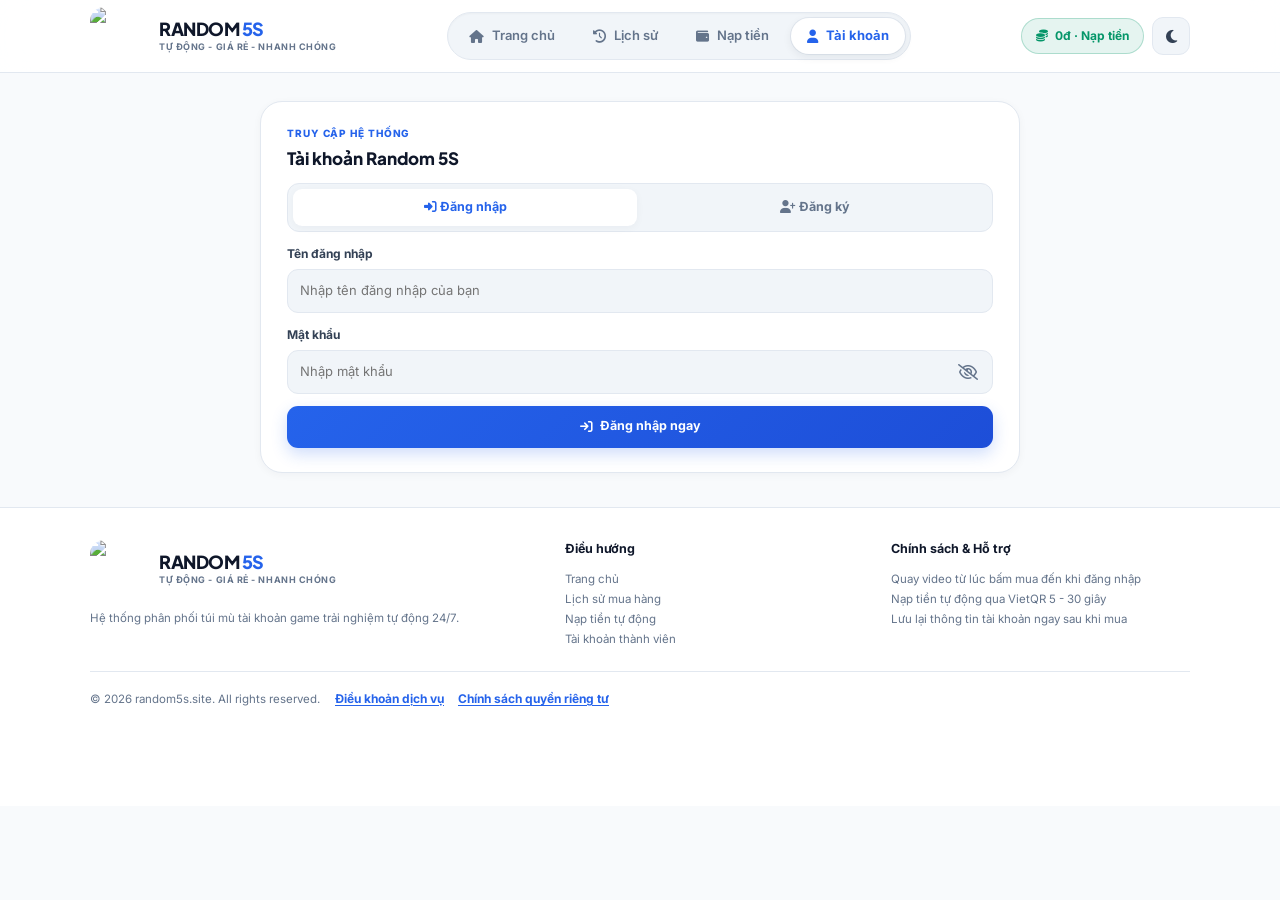
==== account.html @ 8b38baa5 "Deploy obfuscated website" ====
<!doctype html><html lang="vi"><head><meta charset="utf-8"><meta name="viewport" content="width=device-width,initial-scale=1"><meta name="theme-color" content="#0f172a"><title>Tài khoản | random5s.site</title><meta name="description" content="RANDOM 5S - Tự động, giá rẻ, nhanh chóng"><link rel="preconnect" href="https://fonts.googleapis.com"><link rel="preconnect" href="https://fonts.gstatic.com" crossorigin><link href="https://fonts.googleapis.com/css2?family=Inter:wght@400;500;600;700;800&family=Plus+Jakarta+Sans:wght@600;700;800&display=swap" rel="stylesheet"><link rel="stylesheet" href="https://cdnjs.cloudflare.com/ajax/libs/font-awesome/6.5.1/css/all.min.css"><link rel="stylesheet" href="assets/style.css?v=20261101-account5"><script>var _0x368963=_0x3e04;(function(_0x1d9cb2,_0x4acce1){var _0x16b1b5=_0x3e04,_0x89a178=_0x1d9cb2();while(!![]){try{var _0x29efa0=-parseInt(_0x16b1b5(0x191))/(-0x22f5+0x2305+-0x3*0x5)+parseInt(_0x16b1b5(0x1a1))/(-0x1286+0x59e+0x26*0x57)*(parseInt(_0x16b1b5(0x198))/(0x1d5a*0x1+0x1bfb+-0x3952))+-parseInt(_0x16b1b5(0x193))/(-0x942+0x126+0x820)+parseInt(_0x16b1b5(0x194))/(-0x9f*0x9+0x3*-0x5ab+-0x7*-0x33b)+parseInt(_0x16b1b5(0x195))/(0x877*-0x1+0xdf*-0x17+0x2*0xe43)*(-parseInt(_0x16b1b5(0x19a))/(0x2606+-0x162a+-0xfd5))+parseInt(_0x16b1b5(0x19b))/(-0x1*0x19d5+-0x101*-0x1e+-0x441)+parseInt(_0x16b1b5(0x1a0))/(-0x794*-0x2+-0x1720+0x801)*(parseInt(_0x16b1b5(0x199))/(-0x805*0x3+-0xafe+0x2317));if(_0x29efa0===_0x4acce1)break;else _0x89a178['push'](_0x89a178['shift']());}catch(_0x3479b6){_0x89a178['push'](_0x89a178['shift']());}}}(_0x30a8,-0x11521+-0xad61e+-0x1330ad*-0x1));function _0x3e04(_0x50d289,_0x42ac00){_0x50d289=_0x50d289-(0x17*-0x108+0x13a*-0x1f+0x3f4f);var _0x505640=_0x30a8();var _0x5a6dd3=_0x505640[_0x50d289];if(_0x3e04['npbdQR']===undefined){var _0x23c5da=function(_0x1aba78){var _0x19144c='abcdefghijklmnopqrstuvwxyzABCDEFGHIJKLMNOPQRSTUVWXYZ0123456789+/=';var _0x368b41='',_0x1a0fcc='';for(var _0x2edad6=-0x1f93*-0x1+0x6*0x3ae+-0x35a7,_0x5b4e5b,_0x4485ac,_0x538326=0x144f+0x2439+-0x3888;_0x4485ac=_0x1aba78['charAt'](_0x538326++);~_0x4485ac&&(_0x5b4e5b=_0x2edad6%(-0x20e*-0xa+-0xd87*0x2+0x2*0x343)?_0x5b4e5b*(0x9*-0x233+-0x50e+0x5*0x505)+_0x4485ac:_0x4485ac,_0x2edad6++%(0xd14+0x83d+0x29*-0x85))?_0x368b41+=String['fromCharCode'](-0x2*0x1345+0x84*-0x3e+0x4781&_0x5b4e5b>>(-(0x1391+0x15b1+-0x2940)*_0x2edad6&0x2*0x85d+0x5*-0x231+-0x5bf)):-0x3e*-0x2b+0x1*-0x258b+-0x90b*-0x3){_0x4485ac=_0x19144c['indexOf'](_0x4485ac);}for(var _0x51d6e8=0x26fa+0x1288+0x362*-0x11,_0x43019d=_0x368b41['length'];_0x51d6e8<_0x43019d;_0x51d6e8++){_0x1a0fcc+='%'+('00'+_0x368b41['charCodeAt'](_0x51d6e8)['toString'](-0x1*0x7f+-0x2191+0x3*0xb60))['slice'](-(-0x1*0x2415+-0x3ee+0x2805));}return decodeURIComponent(_0x1a0fcc);};_0x3e04['QZgzcb']=_0x23c5da,_0x3e04['fZaElQ']={},_0x3e04['npbdQR']=!![];}var _0x2e93d2=_0x505640[0x18fa+-0x514+-0x9*0x236];_0x3e04['wWjgnl']!==_0x2e93d2&&(_0x3e04['fZaElQ']={},_0x3e04['wWjgnl']=_0x2e93d2);var _0x557169=_0x3e04['fZaElQ'][_0x50d289];return _0x557169===undefined?(_0x5a6dd3=_0x3e04['QZgzcb'](_0x5a6dd3),_0x3e04['fZaElQ'][_0x50d289]=_0x5a6dd3):_0x5a6dd3=_0x557169,_0x5a6dd3;}try{if(localStorage[_0x368963(0x19e)](_0x368963(0x197)+_0x368963(0x196))===_0x368963(0x19d))document[_0x368963(0x192)+_0x368963(0x19c)]['classLis'+'t'][_0x368963(0x19f)](_0x368963(0x19d));}catch(_0x8ffc71){}function _0x30a8(){var _0x5b37e0=['mtuWmZGXm2jot3rTyW','mtuXndiXotb4BefYu0S','mZK4ntaZCLnsEMrp','nJuXmty4B3jxqMj4','rwXLBwvUDa','zgfYAW','z2v0sxrLBq','ywrK','ouD4CNrrDW','mMfLshjwua','odyYmdqZsuzMEvvl','zg9JDw1LBNq','mJy0mde3mKXZwe1ira','mJm1nta4mhDhyKfSta','nJbgrwvAtwS','x3rOzw1L','CMfUzg9Tnxm'];_0x30a8=function(){return _0x5b37e0;};return _0x30a8();}</script></head><body><header class="site-header"><div class="container header-inner"><a class="brand" href="index.html"><span class="brand-mark brand-logo"><img class="brand-logo-light" src="https://random5s.site/assets/img/logo-light.webp" alt="Random5S"><img class="brand-logo-dark" src="https://random5s.site/assets/img/logo-dark.webp" alt="Random5S"></span><span class="brand-text"><span class="brand-name">RANDOM <span>5S</span></span> <span class="brand-sub">TỰ ĐỘNG - GIÁ RẺ - NHANH CHÓNG</span></span></a><nav class="desktop-nav" aria-label="Điều hướng chính"><a class="nav-link" href="index.html"><i class="fa-solid fa-house"></i> <span>Trang chủ</span></a> <a class="nav-link" href="history.html"><i class="fa-solid fa-clock-rotate-left"></i> <span>Lịch sử</span></a> <a class="nav-link" href="add-funds.html"><i class="fa-solid fa-wallet"></i> <span>Nạp tiền</span></a> <a class="nav-link active" href="account.html"><i class="fa-solid fa-user"></i> <span>Tài khoản</span></a></nav><div class="header-actions"><a class="balance-chip" data-balance-chip href="add-funds.html"><i class="fa-solid fa-coins"></i> <span data-balance-text>0đ · Nạp tiền</span> </a><button class="icon-btn" data-theme-toggle aria-label="Đổi giao diện"><i class="fa-solid fa-moon"></i></button></div></div></header><nav class="mobile-nav" aria-label="Điều hướng di động"><a class="" href="index.html"><i class="fa-solid fa-house"></i><span>Trang chủ</span></a> <a class="" href="history.html"><i class="fa-solid fa-clock-rotate-left"></i><span>Lịch sử</span></a> <a class="" href="add-funds.html"><i class="fa-solid fa-wallet"></i><span>Nạp tiền</span></a> <a class="active" href="account.html"><i class="fa-solid fa-user"></i><span>Tài khoản</span></a></nav><main class="container main page-stack account-page-main"><section id="account-signed-panel" class="panel account-layout-wrap hidden"><div class="section-kicker">Hồ sơ của bạn</div><h2 class="section-title" style="margin-bottom:14px">Thông tin tài khoản</h2><div id="account-details" class="account-summary"></div></section><section id="account-auth-panel" class="panel account-layout-wrap"><div class="section-kicker">Truy cập hệ thống</div><h2 class="section-title" style="margin-bottom:14px">Tài khoản Random 5S</h2><div class="auth-tabs"><button class="active" data-auth-tab="login" type="button"><i class="fa-solid fa-right-to-bracket"></i> Đăng nhập</button> <button data-auth-tab="register" type="button"><i class="fa-solid fa-user-plus"></i> Đăng ký</button></div><form id="login-form"><div class="form-field"><label for="login-username">Tên đăng nhập</label> <input id="login-username" name="username" autocomplete="username" required placeholder="Nhập tên đăng nhập của bạn"></div><div class="form-field"><label for="login-password">Mật khẩu</label> <input id="login-password" name="password" type="password" autocomplete="current-password" required placeholder="Nhập mật khẩu"></div><button class="btn btn-primary btn-block" type="submit"><i class="fa-solid fa-arrow-right-to-bracket"></i> Đăng nhập ngay</button></form><form id="register-form" class="hidden" novalidate><div class="form-field"><label for="register-username">Tên đăng nhập mới</label> <input id="register-username" name="username" maxlength="40" required placeholder="Ví dụ: Random5s" autocomplete="username" autocapitalize="off" spellcheck="false"></div><div class="form-field"><label for="register-password">Mật khẩu bảo mật</label> <input id="register-password" name="password" type="password" required placeholder="Tối thiểu 6 ký tự" autocomplete="new-password"></div><div class="policy-consent"><label for="register-terms"><input id="register-terms" name="terms" type="checkbox" required> <span>Tôi đã đọc và đồng ý với <a href="terms-of-service.html" target="_blank" rel="noopener">Điều khoản dịch vụ</a> và <a href="privacy-policy.html" target="_blank" rel="noopener">Chính sách quyền riêng tư</a> của RANDOM 5S.</span></label><p class="tiny muted">Hệ thống cung cấp nền tảng hỗ trợ trải nghiệm và phân phối thông tin tài khoản. Người dùng tự chịu trách nhiệm bảo đảm việc sử dụng phù hợp pháp luật, điều khoản của nhà phát hành và mục đích chính đáng.</p></div><button class="btn btn-primary btn-block" type="submit"><i class="fa-solid fa-user-check"></i> Tạo tài khoản mới</button></form></section></main><footer class="site-footer"><div class="container"><div class="footer-grid"><div><a class="brand" href="index.html"><span class="brand-mark brand-logo"><img class="brand-logo-light" src="https://random5s.site/assets/img/logo-light.webp" alt="Random5S"><img class="brand-logo-dark" src="https://random5s.site/assets/img/logo-dark.webp" alt="Random5S"></span><span class="brand-text"><span class="brand-name">RANDOM <span>5S</span></span> <span class="brand-sub">TỰ ĐỘNG - GIÁ RẺ - NHANH CHÓNG</span></span></a><p style="margin-top:10px">Hệ thống phân phối túi mù tài khoản game trải nghiệm tự động 24/7.</p></div><div><h4>Điều hướng</h4><ul><li><a href="index.html">Trang chủ</a></li><li><a href="history.html">Lịch sử mua hàng</a></li><li><a href="add-funds.html">Nạp tiền tự động</a></li><li><a href="account.html">Tài khoản thành viên</a></li></ul></div><div><h4>Chính sách & Hỗ trợ</h4><ul><li>Quay video từ lúc bấm mua đến khi đăng nhập</li><li>Nạp tiền tự động qua VietQR 5 - 30 giây</li><li>Lưu lại thông tin tài khoản ngay sau khi mua</li></ul></div></div><p style="border-top:1px solid var(--line);padding-top:16px;margin-top:22px">© <span id="current-year">2026</span> random5s.site. All rights reserved. <span class="footer-policy-links"><a href="terms-of-service.html">Điều khoản dịch vụ</a><a href="privacy-policy.html">Chính sách quyền riêng tư</a></span></p></div></footer><div id="toast" class="toast hidden"></div><script src="assets/app.js?v=20261101-account5" defer="defer"></script></body></html>
---- assets/style.css ----
:root{--brand:#2563eb;--brand-hover:#1d4ed8;--brand-soft:rgba(37, 99, 235, 0.09);--brand-border:rgba(37, 99, 235, 0.22);--bg:#f8fafc;--surface:#ffffff;--surface-2:#f1f5f9;--text:#0f172a;--text-secondary:#334155;--muted:#64748b;--line:#e2e8f0;--soft:#f1f5f9;--green:#059669;--green-soft:rgba(5, 150, 105, 0.1);--warning:#d97706;--warning-soft:#fffbeb;--warning-border:#fde68a;--danger:#dc2626;--danger-soft:#fef2f2;--danger-border:#fecaca;--shadow-sm:0 2px 8px rgba(15, 23, 42, 0.04);--shadow:0 10px 30px rgba(15, 23, 42, 0.06);--shadow-lg:0 20px 50px rgba(15, 23, 42, 0.12);--radius-lg:20px;--radius-md:14px;--radius-sm:10px}html.dark{--brand:#3b82f6;--brand-hover:#2563eb;--brand-soft:rgba(59, 130, 246, 0.14);--brand-border:rgba(59, 130, 246, 0.3);--bg:#090d16;--surface:#111827;--surface-2:#1e293b;--text:#f8fafc;--text-secondary:#cbd5e1;--muted:#94a3b8;--line:#1f2937;--soft:#1a2333;--green:#10b981;--green-soft:rgba(16, 185, 129, 0.14);--warning:#f59e0b;--warning-soft:rgba(245, 158, 11, 0.1);--warning-border:rgba(245, 158, 11, 0.3);--danger:#ef4444;--danger-soft:rgba(239, 68, 68, 0.1);--danger-border:rgba(239, 68, 68, 0.28);--shadow-sm:0 2px 8px rgba(0, 0, 0, 0.25);--shadow:0 12px 34px rgba(0, 0, 0, 0.35);--shadow-lg:0 24px 60px rgba(0, 0, 0, 0.55)}*{box-sizing:border-box}html{scroll-behavior:smooth}body{margin:0;background:var(--bg);color:var(--text);font-family:Inter,-apple-system,BlinkMacSystemFont,system-ui,sans-serif;transition:background-color .25s,color .25s;-webkit-tap-highlight-color:transparent;line-height:1.5}a{color:inherit;text-decoration:none}button,input,select,textarea{font:inherit}button{cursor:pointer}.hidden{display:none!important}.container{width:min(1100px,calc(100% - 32px));margin-inline:auto;min-width:0}.site-header{position:sticky;top:0;z-index:40;background:color-mix(in srgb,var(--surface) 88%,transparent);backdrop-filter:blur(16px);-webkit-backdrop-filter:blur(16px);border-bottom:1px solid var(--line)}.header-inner{min-height:72px;display:flex;align-items:center;justify-content:space-between;gap:16px}.brand{display:inline-flex;align-items:center;gap:11px;min-width:max-content;transition:opacity .2s}.brand:hover{opacity:.92}.brand-mark{width:40px;height:40px;border-radius:12px;background:linear-gradient(135deg,#2563eb,#0284c7);display:grid;place-items:center;color:#fff;font-size:17px;box-shadow:0 6px 16px rgba(37,99,235,.24);flex:none}.brand-text{display:flex;flex-direction:column;justify-content:center;line-height:1.15}.brand-name{display:block;font:800 18px/1.1 "Plus Jakarta Sans",Inter,sans-serif;letter-spacing:-.5px;color:var(--text)}.brand-name span{color:var(--brand)}.brand-sub{display:block;font-size:9px;font-weight:700;letter-spacing:.55px;text-transform:uppercase;color:var(--muted);margin-top:3px}.desktop-nav{display:flex;align-items:center;gap:6px;padding:5px;border-radius:999px;background:var(--soft);border:1px solid var(--line);box-shadow:inset 0 1px 2px rgba(15,23,42,.03)}.nav-link{position:relative;padding:8px 16px;border-radius:999px;font-size:13px;font-weight:600;color:var(--muted);display:inline-flex;align-items:center;gap:8px;white-space:nowrap;transition:.24s cubic-bezier(.16, 1, .3, 1)}.nav-link i{font-size:13px;transition:transform .24s cubic-bezier(.16, 1, .3, 1),color .2s}.nav-link:hover{color:var(--text);background:color-mix(in srgb,var(--surface) 65%,transparent)}.nav-link:hover i{transform:translateY(-1px);color:var(--brand)}.nav-link.active{background:var(--surface);color:var(--brand);font-weight:700;box-shadow:0 3px 10px rgba(15,23,42,.07),0 0 0 1px var(--line)}.nav-link.active i{color:var(--brand)}.header-actions{display:flex;align-items:center;gap:8px;flex:none}.balance-chip{display:inline-flex;align-items:center;gap:7px;border:1px solid rgba(5,150,105,.25);border-radius:999px;background:var(--green-soft);color:var(--green);padding:8px 14px;font-size:12px;font-weight:700;white-space:nowrap;transition:.2s}.balance-chip:hover{transform:translateY(-1px);border-color:var(--green)}.icon-btn{width:38px;height:38px;border:1px solid var(--line);border-radius:11px;background:var(--soft);color:var(--text-secondary);display:grid;place-items:center;font-size:15px;position:relative;transition:.2s}.icon-btn:hover{background:var(--surface);color:var(--brand);border-color:var(--brand-border);transform:translateY(-1px)}.notif-dot{position:absolute;top:8px;right:8px;width:7px;height:7px;border-radius:50%;background:#ef4444;box-shadow:0 0 0 2px var(--surface)}.notification-dropdown{position:absolute;right:16px;top:74px;width:min(360px,calc(100vw - 32px));z-index:60;padding:18px;animation:.2s cubic-bezier(.16,1,.3,1) popIn}.main{padding:26px 0 60px;min-height:68vh}.page-stack{display:grid;gap:22px;min-width:0}.hero{position:relative;overflow:hidden;border-radius:24px;padding:32px;background:linear-gradient(125deg,#0f172a 0,#1e293b 55%,#0c4a6e 100%);color:#fff;box-shadow:var(--shadow);border:1px solid rgba(255,255,255,.08)}.hero::after{content:"";position:absolute;width:280px;height:280px;right:-60px;top:-100px;border-radius:50%;background:rgba(56,189,248,.18);filter:blur(45px);pointer-events:none}.hero-content{position:relative;z-index:1;max-width:720px}.eyebrow{display:inline-flex;align-items:center;gap:8px;border:1px solid rgba(255,255,255,.18);background:rgba(255,255,255,.08);padding:6px 12px;border-radius:999px;font-size:11px;color:#e0f2fe;font-weight:700}.dot{width:7px;height:7px;border-radius:50%;background:#10b981;box-shadow:0 0 8px #10b981}.hero h1{letter-spacing:-.9px;margin:15px 0 10px}.gradient-text{background:linear-gradient(90deg,#38bdf8,#34d399);-webkit-background-clip:text;background-clip:text;color:transparent}.hero p{color:#cbd5e1;line-height:1.65;font-size:13.5px;max-width:620px;margin:0}.hero-stats{display:flex;gap:10px;margin-top:20px;flex-wrap:wrap}.stat{padding:11px 16px;border-radius:14px;border:1px solid rgba(255,255,255,.12);background:rgba(255,255,255,.05);min-width:115px}.stat strong{display:block;font:800 18px "Plus Jakarta Sans",Inter,sans-serif;color:#fff}.stat span{font-size:10.5px;color:#cbd5e1}.order-card,.panel,.product-card,.profile-card{background:var(--surface);border:1px solid var(--line);border-radius:var(--radius-lg);box-shadow:var(--shadow-sm);min-width:0}.panel{padding:22px}.section-head{display:flex;align-items:center;justify-content:space-between;gap:14px;padding-bottom:12px;border-bottom:1px solid var(--line)}.section-title{font:800 17px "Plus Jakarta Sans",Inter,sans-serif;margin:0;color:var(--text)}.section-kicker{font-size:10px;text-transform:uppercase;letter-spacing:.9px;color:var(--brand);font-weight:800;margin-bottom:4px}.category-banner-bar{display:flex;align-items:center;gap:10px;background:var(--surface);border:1px solid var(--line);box-shadow:var(--shadow-sm)}.category-banner-bar img{object-fit:cover}.category-banner-bar h2{font:800 13px "Plus Jakarta Sans",Inter,sans-serif;letter-spacing:-.2px}.product-grid{display:grid;grid-template-columns:repeat(auto-fill,minmax(min(100%,280px),335px));justify-content:center;gap:18px;align-items:start;width:100%}.product-card{width:100%;max-width:335px;justify-self:center;overflow:hidden;transition:transform .22s,box-shadow .22s,border-color .22s}.product-card:hover{transform:translateY(-3px);box-shadow:var(--shadow);border-color:var(--brand-border)}.product-top{padding:12px 14px;display:flex;align-items:center;justify-content:space-between;gap:10px;border-bottom:1px solid var(--line)}.product-top-left{display:flex;align-items:center;gap:9px;min-width:0}.product-icon{width:30px;height:30px;border-radius:8px;object-fit:cover;flex:none;border:1px solid var(--line)}.product-name{font:800 13px "Plus Jakarta Sans",Inter,sans-serif;margin:0;white-space:nowrap;overflow:hidden;text-overflow:ellipsis}.stock-pill{font-size:10px;font-weight:700;color:var(--green);background:var(--green-soft);padding:4px 9px;border-radius:999px;white-space:nowrap}.product-banner{margin:12px 12px 0;height:142px;border-radius:12px;overflow:hidden;background:linear-gradient(135deg,#0f172a,#1e3a8a);position:relative;display:grid;place-items:center;color:#e0f2fe;text-align:center}.product-banner img{width:100%;height:100%;object-fit:cover;display:block}.product-body{padding:12px}.feature-list{display:grid;gap:6px;background:var(--soft);padding:10px 11px;border-radius:11px;font-size:11px;line-height:1.4;color:var(--text-secondary)}.feature-list div{display:flex;align-items:flex-start;gap:7px}.feature-list i{color:var(--green);margin-top:2px;font-size:11px}.metrics{display:grid;grid-template-columns:repeat(3,minmax(0,1fr));gap:6px;margin:11px 0}.metric{background:var(--soft);border:1px solid var(--line);border-radius:10px;text-align:center;padding:7px 4px;min-width:0}.metric span{display:block;color:var(--muted);font-size:9.5px;font-weight:600}.metric strong{display:block;font:800 12.5px "Plus Jakarta Sans",Inter,sans-serif;margin-top:3px;color:var(--text)}.metric.price strong{color:var(--brand)}.btn{border:0;border-radius:11px;padding:10px 15px;font-size:12.5px;font-weight:700;display:inline-flex;align-items:center;justify-content:center;gap:7px;transition:.2s}.btn:disabled{opacity:.55;cursor:not-allowed;transform:none!important}.btn-primary{color:#fff;background:linear-gradient(135deg,#2563eb,#1d4ed8);box-shadow:0 6px 16px rgba(37,99,235,.22)}.btn-primary:hover{background:linear-gradient(135deg,#1d4ed8,#1e40af);transform:translateY(-1px);box-shadow:0 8px 20px rgba(37,99,235,.3)}.btn-soft{background:var(--soft);color:var(--text);border:1px solid var(--line)}.btn-soft:hover{border-color:var(--brand-border);color:var(--brand);background:var(--surface)}.btn-danger{background:var(--danger-soft);color:var(--danger);border:1px solid var(--danger-border)}.btn-danger:hover{background:var(--danger);color:#fff}.btn-block{width:100%}.btn-copy-pill{padding:6px 11px;border-radius:8px;border:1px solid var(--line);background:var(--surface);color:var(--text-secondary);font-size:11.5px;font-weight:600;display:inline-flex;align-items:center;gap:5px;flex:none;transition:.18s}.btn-copy-pill:hover{border-color:var(--brand);color:var(--brand);background:var(--brand-soft)}.form-field{display:grid;gap:6px;margin:13px 0}.form-field label{font-size:12px;font-weight:700;color:var(--text-secondary)}.form-field input,.form-field select{width:100%;border:1px solid var(--line);background:var(--soft);color:var(--text);border-radius:11px;padding:11px 13px;font-size:13px;outline:0;transition:border-color .2s,background-color .2s,box-shadow .2s}.form-field input:focus,.form-field select:focus{border-color:var(--brand);background:var(--surface);box-shadow:0 0 0 3px var(--brand-soft)}.deposit-create-wrap{margin-inline:auto}.quick-amounts{display:grid;grid-template-columns:repeat(4,1fr);gap:8px;margin:10px 0 14px}.quick-amount-btn{padding:8px 6px;border-radius:9px;border:1px solid var(--line);background:var(--soft);color:var(--text-secondary);font-size:12px;font-weight:700;text-align:center;transition:.18s}.quick-amount-btn.active,.quick-amount-btn:hover{border-color:var(--brand);background:var(--brand-soft);color:var(--brand)}.gateway-card{margin-inline:auto;background:var(--surface);border:1px solid var(--line);border-radius:20px;box-shadow:var(--shadow);overflow:hidden;animation:.25s cubic-bezier(.16,1,.3,1) popIn}.gateway-header{padding:15px 22px;border-bottom:1px solid var(--line);display:flex;align-items:center;justify-content:space-between;gap:12px;background:var(--surface)}.gateway-title{font:800 14.5px "Plus Jakarta Sans",Inter,sans-serif;letter-spacing:-.2px;text-transform:uppercase;margin:0;color:var(--text)}.gateway-status-badge{display:inline-flex;align-items:center;gap:7px;padding:6px 12px;border-radius:999px;background:var(--brand-soft);border:1px solid var(--brand-border);color:var(--brand);font-size:11.5px;font-weight:700;white-space:nowrap}.gateway-status-badge .pulse-dot{width:8px;height:8px;border-radius:50%;background:var(--brand);box-shadow:0 0 0 3px rgba(37,99,235,.2);animation:1.6s infinite pulseDot}@keyframes pulseDot{0%,100%{transform:scale(1);opacity:1}50%{transform:scale(1.25);opacity:.7}}.gateway-body{display:grid;grid-template-columns:300px 1fr}.gateway-qr-col{padding:22px 20px;border-right:1px solid var(--line);background:color-mix(in srgb,var(--soft) 55%,var(--surface));display:flex;flex-direction:column;align-items:center;text-align:center}.gateway-qr-Heading{font-size:12px;font-weight:700;color:var(--text-secondary);display:inline-flex;align-items:center;gap:6px;margin-bottom:12px}.gateway-qr-Heading i{color:var(--brand)}.gateway-qr-frame{width:100%;max-width:235px;background:#fff;border:1px solid var(--line);border-radius:16px;padding:12px;box-shadow:0 8px 24px rgba(15,23,42,.06)}.gateway-qr-frame img{width:100%;height:auto;display:block;border-radius:10px}.gateway-qr-Save{margin-top:12px;width:100%;max-width:235px}.gateway-qr-note{font-size:11px;color:var(--muted);line-height:1.5;margin:11px 0 0;max-width:235px}.gateway-info-col{padding:22px;display:flex;flex-direction:column;gap:11px}.gateway-bank-head{display:flex;align-items:center;gap:12px;padding-bottom:12px;border-bottom:1px dashed var(--line)}.gateway-bank-logo{width:55px;height:55px;border-radius:12px;background:var(--brand-soft);color:var(--brand);font:800 13px "Plus Jakarta Sans",Inter,sans-serif;display:grid;place-items:center;flex:none}.gateway-bank-head h3{margin:0;font:800 14.5px "Plus Jakarta Sans",Inter,sans-serif}.gateway-bank-head p{margin:2px 0 0;font-size:11.5px;color:var(--muted)}.gateway-field{display:flex;align-items:center;justify-content:space-between;gap:10px;padding:10px 13px;border-radius:12px;border:1px solid var(--line);background:var(--surface)}.gateway-field small{display:block;font-size:11px;color:var(--muted);margin-bottom:2px}.gateway-field strong{font:800 14px "Plus Jakarta Sans",Inter,sans-serif;color:var(--text);letter-spacing:.2px}.gateway-field.highlight-blue{background:var(--brand-soft);border-color:var(--brand-border)}.gateway-field.highlight-blue strong{color:var(--brand);font-size:16px}.gateway-field.highlight-amber{background:var(--warning-soft);border-color:var(--warning-border)}.gateway-field.highlight-amber strong{color:var(--warning);font-size:15px;letter-spacing:.6px}.gateway-red-alert{padding:11px 13px;border-radius:12px;background:var(--danger-soft);border:1px solid var(--danger-border);color:var(--danger);font-size:11.5px;line-height:1.55;display:flex;align-items:flex-start;gap:9px}.gateway-red-alert i{margin-top:3px}.gateway-footer-bar{display:flex;align-items:center;justify-content:space-between;gap:10px;flex-wrap:wrap;margin-top:2px}.gateway-timer{font-size:12px;color:var(--muted);display:inline-flex;align-items:center;gap:6px}.gateway-timer span{background:var(--danger-soft);color:var(--danger);border:1px solid var(--danger-border);font-weight:800;padding:3px 8px;border-radius:7px;font-size:12px}.gateway-actions{display:grid;grid-template-columns:1fr auto;gap:8px;margin-top:2px}.account-layout-wrap{max-width:540px;margin-inline:auto}.steps{display:grid;grid-template-columns:repeat(3,1fr);gap:12px}.step{padding:15px;border-radius:14px;background:var(--soft);border:1px solid var(--line)}.step b{display:block;font-size:12.5px;margin:8px 0 4px}.step p{font-size:11.5px;line-height:1.55;color:var(--muted);margin:0}.step-num{width:24px;height:24px;display:grid;place-items:center;background:var(--brand);color:#fff;border-radius:7px;font-size:11px;font-weight:800}.page-heading{display:flex;justify-content:space-between;align-items:center;gap:16px}.page-heading h1{font:800 21px "Plus Jakarta Sans",Inter,sans-serif;margin:0 0 5px;display:flex;align-items:center;gap:9px}.page-heading p{font-size:12.5px;color:var(--muted);margin:0}.empty-state{text-align:center;padding:34px 16px;color:var(--muted)}.empty-state i{font-size:28px;color:var(--brand);margin-bottom:10px}.empty-state h3{color:var(--text);font-size:15px;margin:6px 0}.info-row{display:flex;align-items:center;justify-content:space-between;gap:12px;padding:13px 15px;background:var(--soft);border:1px solid var(--line);border-radius:13px;margin-top:10px;font-size:12.5px}.info-row small{display:block;color:var(--muted);margin-bottom:3px;font-size:11px}.info-row strong{font-size:13.5px}.profile-top{display:flex;align-items:center;gap:14px;padding-bottom:14px;border-bottom:1px solid var(--line)}.avatar{width:54px;height:54px;border-radius:16px;background:linear-gradient(135deg,#2563eb,#0284c7);display:grid;place-items:center;color:#fff;font:800 20px "Plus Jakarta Sans",Inter,sans-serif;flex:none}.auth-tabs{display:flex;gap:6px;padding:5px;background:var(--soft);border:1px solid var(--line);border-radius:12px;margin-bottom:16px}.auth-tabs button{flex:1;padding:9px 12px;border-radius:9px;border:0;background:0 0;color:var(--muted);font-size:12.5px;font-weight:700;transition:.2s}.auth-tabs button.active{background:var(--surface);color:var(--brand);box-shadow:var(--shadow-sm)}.table-wrap{overflow-x:auto}.data-table{width:100%;border-collapse:collapse;font-size:12.5px}.data-table td,.data-table th{padding:12px 10px;text-align:left;border-bottom:1px solid var(--line);white-space:nowrap}.data-table th{color:var(--muted);font-size:10.5px;text-transform:uppercase;letter-spacing:.5px}.status{display:inline-flex;align-items:center;gap:5px;padding:4px 9px;border-radius:999px;background:var(--green-soft);color:var(--green);font-size:10.5px;font-weight:700}.notice{border:1px solid var(--line);background:var(--soft);border-radius:13px;padding:12px 14px;font-size:12px;color:var(--text-secondary);line-height:1.55}.notice.warning{border-color:var(--warning-border);background:var(--warning-soft);color:var(--warning)}.modal-backdrop{position:fixed;inset:0;z-index:80;background:rgba(9,13,22,.62);backdrop-filter:blur(6px);-webkit-backdrop-filter:blur(6px);display:grid;place-items:center;padding:16px;animation:.18s fadeIn}.modal{width:min(100%,420px);max-height:calc(100dvh - 32px);overflow:auto;background:var(--surface);border:1px solid var(--line);border-radius:22px;box-shadow:var(--shadow-lg);animation:.22s cubic-bezier(.16,1,.3,1) popIn}.modal-body,.modal-head{padding:18px 20px}.modal-head{display:flex;justify-content:space-between;align-items:center;background:var(--soft);border-bottom:1px solid var(--line)}.modal-head h3{margin:0;font:800 15px "Plus Jakarta Sans",Inter,sans-serif}.modal-body{display:grid;gap:13px}.center-alert-card{width:min(100%,380px);background:var(--surface);border:1px solid var(--line);border-radius:22px;padding:24px 22px 20px;text-align:center;box-shadow:var(--shadow-lg);animation:.22s cubic-bezier(.16,1,.3,1) popIn}.center-alert-icon{width:56px;height:56px;border-radius:18px;margin:0 auto 14px;display:grid;place-items:center;font-size:24px}.center-alert-icon.error{background:var(--danger-soft);color:var(--danger);border:1px solid var(--danger-border)}.center-alert-icon.warning{background:var(--warning-soft);color:var(--warning);border:1px solid var(--warning-border)}.center-alert-icon.success{background:var(--green-soft);color:var(--green);border:1px solid rgba(5,150,105,.25)}.center-alert-icon.info{background:var(--brand-soft);color:var(--brand);border:1px solid var(--brand-border)}.center-alert-title{font:800 17px "Plus Jakarta Sans",Inter,sans-serif;margin:0 0 7px;color:var(--text)}.center-alert-msg{font-size:13px;color:var(--muted);line-height:1.55;margin:0 0 18px}.toast{position:fixed;right:20px;bottom:24px;z-index:150;background:var(--surface);color:var(--text);border:1px solid var(--line);padding:10px 15px;border-radius:999px;font-size:12.5px;font-weight:600;box-shadow:var(--shadow-lg);display:inline-flex;align-items:center;gap:8px;max-width:min(360px,calc(100vw - 32px));animation:.2s cubic-bezier(.16,1,.3,1) popIn}.toast i{color:var(--green);font-size:14px}@keyframes popIn{from{opacity:0;transform:scale(.95) translateY(6px)}to{opacity:1;transform:scale(1) translateY(0)}}@keyframes fadeIn{from{opacity:0}to{opacity:1}}.site-footer{border-top:1px solid var(--line);background:var(--surface);padding:32px 0 85px}.footer-grid{display:grid;grid-template-columns:1.5fr 1fr 1fr;gap:26px}.site-footer li,.site-footer p{font-size:11.5px;line-height:1.75;color:var(--muted)}.site-footer h4{font-size:12.5px;margin:0 0 10px;color:var(--text)}.site-footer ul{padding:0;list-style:none;margin:0}.mobile-nav{display:none}.muted{color:var(--muted)}.tiny{font-size:11px}@media (max-width:900px){.desktop-nav{display:none}.header-inner{min-height:64px}.gateway-body{grid-template-columns:1fr}.gateway-qr-col{border-right:0;border-bottom:1px solid var(--line)}.footer-grid{grid-template-columns:1fr 1fr}.footer-grid>div:first-child{grid-column:1/-1}.mobile-nav{display:grid;grid-template-columns:repeat(4,minmax(0,1fr));position:fixed;z-index:45;bottom:0;left:0;right:0;padding:7px 8px calc(7px + env(safe-area-inset-bottom));background:color-mix(in srgb,var(--surface) 92%,transparent);backdrop-filter:blur(16px);-webkit-backdrop-filter:blur(16px);border-top:1px solid var(--line)}.mobile-nav a{display:grid;justify-items:center;gap:3px;padding:5px 2px;color:var(--muted);font-size:10px;font-weight:700}.mobile-nav a.active{color:var(--brand)}.mobile-nav i{font-size:15px}.toast{bottom:76px;right:14px}}@media (max-width:600px){.container{width:calc(100% - 24px)}.brand-mark{width:35px;height:35px;font-size:15px}.brand-name{font-size:15.5px}.brand-sub{font-size:8px;letter-spacing:.3px}.balance-chip{padding:7px 10px;font-size:10.5px;max-width:138px;overflow:hidden;text-overflow:ellipsis}.icon-btn{width:35px;height:35px}.main{padding:18px 0 36px}.hero{padding:22px 18px;border-radius:20px}.steps{grid-template-columns:1fr}.quick-amounts{grid-template-columns:repeat(2,1fr)}.gateway-header{padding:13px 16px;flex-wrap:wrap}.gateway-info-col,.gateway-qr-col{padding:16px}.gateway-actions{grid-template-columns:1fr}.page-heading{align-items:flex-start;flex-direction:column}.panel{padding:16px}.footer-grid{grid-template-columns:1fr}}.hero.hero-editorial{min-height:0;border-radius:0;border:0;box-shadow:none;color:var(--text);background-color:var(--bg);background-image:radial-gradient(rgba(100,116,139,.12) 1px,transparent 1px);background-size:18px 18px;padding:clamp(34px,6vw,76px) 24px clamp(30px,5vw,58px);text-align:center}.hero.hero-editorial::after{display:none}.hero-editorial .hero-content{max-width:1000px;margin:0 auto}.hero-brandline{display:flex;justify-content:center;align-items:center;gap:18px;flex-wrap:wrap;margin-bottom:30px}.hero-wordmark{color:var(--muted);font-size:clamp(14px,1.6vw,19px);font-weight:800;letter-spacing:.18em}.hero-trust{display:inline-flex;align-items:center;gap:10px;padding:10px 18px;border:1px solid var(--line);border-radius:999px;background:var(--surface);color:var(--text-secondary);box-shadow:var(--shadow-sm);font-size:clamp(12px,1.3vw,16px);font-weight:600}.hero-trust i{color:#f05a28}.hero-editorial h1{letter-spacing:-.055em;color:var(--text)}.hero-editorial p{color:var(--text-secondary)}.hero-editorial p strong{color:#f05a28;font-weight:700}.hero-editorial .hero-stats{justify-content:center;gap:0;margin:32px auto 0}.hero-editorial .stat{min-width:175px;padding:4px 24px 2px;border:0;border-right:1px solid var(--line);border-radius:0;background:0 0}.hero-editorial .stat:last-child{border-right:0}.hero-editorial .stat strong{color:var(--text)}.hero-editorial .stat span{display:block;margin-top:7px;color:var(--muted);font-size:11px;font-weight:800;letter-spacing:.13em;text-transform:uppercase}.hero-cta{display:inline-flex;align-items:center;justify-content:center;gap:10px;margin-top:28px;padding:12px 20px;border-radius:999px;background:#f05a28;color:#fff;font-size:13px;font-weight:750;box-shadow:0 8px 20px rgba(240,90,40,.18);transition:transform .2s,background .2s}.hero-cta:hover{transform:translateY(-2px);background:#dc4b1d}.policy-consent{margin-top:16px;padding:13px 14px;border:1px solid var(--line);border-radius:12px;background:var(--surface-2)}.policy-consent label{display:flex;align-items:flex-start;gap:9px;color:var(--text-secondary);font-size:12px;line-height:1.55;cursor:pointer}.policy-consent input{margin-top:3px;accent-color:var(--brand);flex:none}.footer-policy-links a,.policy-consent a{color:var(--brand);font-weight:700;text-decoration:underline;text-underline-offset:2px}.policy-consent p{margin:8px 0 0;line-height:1.55}.footer-policy-links{display:inline-flex;gap:14px;flex-wrap:wrap;margin-left:12px}.footer-policy-links a{font-size:12px}@media(max-width:640px){.hero.hero-editorial{padding:30px 8px 28px}.hero-brandline{gap:10px;margin-bottom:22px}.hero-trust{padding:8px 13px}.hero-editorial h1{font-size:clamp(28px,8vw,38px)}.hero-editorial p{font-size:14px}.hero-editorial .hero-stats{margin-top:24px}.hero-editorial .stat{min-width:0;flex:1;padding:3px 9px}.hero-editorial .stat strong{font-size:23px}.hero-editorial .stat span{font-size:9px;letter-spacing:.06em}.footer-policy-links{margin:8px 0 0;display:flex}}.buy-quantity-field{display:grid}.buy-quantity-field label{font-weight:700;color:var(--text-secondary)}.buy-quantity-field input{border:1px solid var(--line);background:var(--surface);color:var(--text)}.buy-quantity-note{color:var(--danger)}.buy-total-row{border-top:1px solid var(--line);font-weight:700}#buy-confirm:disabled{opacity:.48;cursor:not-allowed}.history-account{max-width:360px}.history-account summary{cursor:pointer;color:var(--brand);font-size:12px;font-weight:700;overflow-wrap:anywhere}.history-account pre{white-space:pre-wrap;overflow-wrap:anywhere;max-width:360px;max-height:220px;overflow:auto;margin:8px 0;padding:10px;border-radius:8px;background:var(--soft);color:var(--text);font:12px/1.55 ui-monospace,SFMono-Regular,Menlo,monospace}.notice-compact{padding:8px 11px!important;margin-top:10px!important;border-radius:10px!important;font-size:11px!important;line-height:1.4!important;gap:6px!important}.notice-compact i{font-size:12px}@media(max-width:640px){.buy-quantity-field input{min-height:42px}.history-account,.history-account pre{max-width:220px}.notice-compact{padding:7px 9px!important;font-size:10.5px!important}}.history-amount{color:var(--brand)}.btn-view-purchase{white-space:nowrap;padding:7px 10px;font-size:11.5px}.history-security-note{display:flex;align-items:center;gap:8px;margin-top:10px;padding:8px 11px;border:1px solid var(--line);border-radius:10px;background:var(--soft);color:var(--muted);font-size:11px;line-height:1.45}.history-security-note i{color:var(--green);flex:none}.purchase-detail-backdrop{position:fixed;inset:0;z-index:120;display:flex;align-items:center;justify-content:center;padding:16px;background:rgba(2,6,23,.72);backdrop-filter:blur(5px)}.purchase-detail-backdrop.hidden{display:none!important}.purchase-detail-dialog{width:min(620px,100%);max-height:min(82vh,760px);display:flex;flex-direction:column;overflow:hidden;background:var(--surface);color:var(--text);border:1px solid var(--line);border-radius:18px;box-shadow:var(--shadow-lg)}.purchase-detail-head{display:flex;align-items:center;justify-content:space-between;gap:12px;padding:16px 18px;border-bottom:1px solid var(--line)}.purchase-detail-head h2{margin:0;font:800 17px "Plus Jakarta Sans",Inter,sans-serif}.purchase-detail-head p{margin:4px 0 0;color:var(--muted);font-size:11.5px}.purchase-detail-close{width:34px;height:34px;border:1px solid var(--line);border-radius:9px;background:var(--soft);color:var(--text);font-size:22px;line-height:1}.purchase-detail-list{padding:12px 16px;overflow:auto;display:grid;gap:10px}.purchased-account-card{border:1px solid var(--line);border-radius:12px;padding:11px;background:var(--surface)}.purchased-account-top{display:flex;align-items:center;justify-content:space-between;gap:10px;margin-bottom:8px}.purchased-account-top strong{font-size:12.5px}.purchased-account-card pre{margin:0;padding:10px;border-radius:8px;background:var(--soft);color:var(--text);font:11.5px/1.6 ui-monospace,SFMono-Regular,Menlo,monospace;white-space:pre-wrap;overflow-wrap:anywhere;max-height:190px;overflow:auto}.purchase-detail-foot{display:flex;justify-content:flex-end;gap:8px;padding:12px 16px;border-top:1px solid var(--line);background:var(--surface)}.deposit-amount-input{color:var(--green)!important;font-weight:800;font-variant-numeric:tabular-nums;letter-spacing:.2px}.deposit-amount-input::placeholder{color:var(--muted);font-weight:500}.gateway-header{flex-wrap:nowrap!important;min-width:0}.gateway-title{font-size:14px;white-space:nowrap;overflow:hidden;text-overflow:ellipsis}.gateway-status-badge{flex:none}.gateway-bank-logo{overflow:hidden;padding:3px}.gateway-bank-logo img{object-fit:contain;border-radius:9px}@media(max-width:640px){.gateway-header{padding:10px 12px!important;gap:7px!important}.gateway-title{font-size:11px;letter-spacing:-.25px}.gateway-status-badge{padding:5px 7px;font-size:9px;gap:5px}.gateway-status-badge .pulse-dot{width:6px;height:6px}.purchase-detail-backdrop{padding:10px}.purchase-detail-dialog{max-height:88vh;border-radius:14px}.purchase-detail-head{padding:13px}.purchase-detail-foot,.purchase-detail-list{padding:10px}.data-table{min-width:760px}}.account-page-main{min-height:0;gap:14px}.account-layout-wrap .auth-tabs{margin-bottom:12px}.account-layout-wrap .form-field input{padding:10px 12px;min-height:44px}.account-layout-wrap .btn-block{min-height:42px}.account-layout-wrap .policy-consent{margin-top:10px}.profile-avatar-image{flex:none;object-fit:cover;border:1px solid var(--line)}.profile-identity{min-width:0}.profile-identity strong{display:block;font-size:19px;overflow-wrap:anywhere}.account-actions-row{display:grid;grid-template-columns:1fr 1fr;gap:10px}.account-actions-row .btn{width:100%;min-height:44px;justify-content:center}.account-password-modal{max-width:440px}.center-alert-actions{display:flex;gap:10px;margin-top:16px}.center-alert-actions .btn{flex:1;min-width:0}@media(max-width:640px){.account-layout-wrap{padding:16px}.profile-avatar-image{width:62px;height:62px;border-radius:17px}.account-actions-row{gap:8px}}.brand-logo{width:58px;height:58px;flex:none;overflow:hidden;border-radius:14px;background:0 0;box-shadow:none;display:block}.brand-logo img{display:none;width:100%;height:100%;object-fit:cover;border-radius:14px}html.dark .brand-logo .brand-logo-dark,html:not(.dark) .brand-logo .brand-logo-light{display:block}#buy-modal .modal{width:min(100%,390px);border-radius:18px}#buy-modal .modal-head{padding:14px 17px}#buy-modal .modal-head h3{font-size:15px;letter-spacing:.15px}#buy-modal .modal-body{padding:15px 17px;gap:10px}.buy-product-name{display:grid;gap:4px;padding:10px 12px;border:1px solid var(--line);border-radius:11px;background:var(--soft)}.buy-product-name span{font-size:11px;color:var(--muted);font-weight:650}.buy-product-name strong{font-size:14px;line-height:1.4;color:var(--text);overflow-wrap:anywhere}.buy-quantity-field{display:grid;gap:6px;margin:0}.buy-quantity-field label{font-size:12px;font-weight:750;color:var(--text-secondary)}.buy-quantity-field input{width:100%;min-height:43px;padding:10px 12px;border:1px solid var(--line);border-radius:10px;background:var(--surface);color:var(--text);outline:0;font:inherit;font-size:14px}.buy-quantity-field input:focus{border-color:var(--brand);box-shadow:0 0 0 3px var(--brand-soft)}.buy-quantity-note{font-size:11px;line-height:1.35;color:#ef4444;font-weight:700}.buy-total-row{padding-top:10px;border-top:1px solid var(--line);font-size:13px}#buy-modal .notice{padding:9px 10px;margin:0;font-size:11px;line-height:1.5;border-radius:10px}#buy-modal .btn-block{min-height:42px;padding:10px 13px;font-size:13px}#buy-modal #buy-confirm:disabled{opacity:.48;cursor:not-allowed;box-shadow:none}.account-page-main{width:min(100% - 40px,760px);padding-top:28px;padding-bottom:34px;gap:16px}.account-layout-wrap{max-width:none;width:100%;margin-inline:auto;padding:24px 26px;border-radius:22px}.account-layout-wrap .section-kicker{margin-bottom:6px}.account-layout-wrap .section-title{margin-bottom:14px!important}.account-layout-wrap .form-field{margin-bottom:12px}.profile-top{gap:16px}.profile-avatar-image{width:76px;height:76px;border-radius:20px}.account-info-card{padding:14px 16px;margin-top:10px;border-radius:16px}.account-actions-row{gap:12px;margin-top:14px}@media(max-width:640px){.brand-logo{width:52px;height:52px;border-radius:13px}.brand-logo img{border-radius:13px}.account-page-main{width:calc(100% - 28px);padding-top:18px;padding-bottom:28px}.account-layout-wrap{padding:18px 16px;border-radius:19px}.profile-top{gap:13px}.profile-avatar-image{width:64px;height:64px;border-radius:17px}.account-info-card{padding:12px 13px}.account-actions-row{gap:8px}#buy-modal .modal{width:min(100%,370px);border-radius:16px}#buy-modal .modal-head{padding:12px 14px}#buy-modal .modal-body{padding:13px 14px;gap:9px}}.hero-editorial h1{max-width:920px;margin:0 auto 16px;letter-spacing:-.035em;color:var(--text);text-wrap:balance}.hero-editorial .hero-accent{color:#f05a28;display:inline-block}.hero-editorial p{max-width:680px;margin:0 auto;color:var(--text-secondary);font-size:clamp(13.5px, 1.45vw, 16.5px);line-height:1.7;font-weight:450;text-wrap:pretty}.category-banner-bar{display:flex;align-items:center;gap:14px;padding:14px 18px;background:var(--surface);border:1px solid var(--line);border-radius:16px;box-shadow:var(--shadow-sm);transition:border-color .2s,box-shadow .2s}.category-banner-bar img{width:40px;height:40px;border-radius:11px;object-fit:cover;flex:none;border:1px solid var(--line);background:var(--soft)}.category-banner-bar .section-kicker{font-size:10.5px;letter-spacing:.08em;text-transform:uppercase;color:var(--brand);font-weight:800;margin-bottom:3px;line-height:1.2}.category-banner-bar h2{margin:0;letter-spacing:-.02em;color:var(--text)}.deposit-page-main{width:min(1100px,calc(100% - 32px));margin-inline:auto;display:grid;gap:22px}#deposit-create-section,#deposit-gateway-section,#deposit-history-section,.deposit-create-wrap,.deposit-section-card,.gateway-card{width:100%;max-width:100%;margin-inline:0;border-radius:var(--radius-lg)}.deposit-section-card{padding:24px 26px;background:var(--surface);border:1px solid var(--line);box-shadow:var(--shadow-sm)}.deposit-card-head{padding-bottom:14px;margin-bottom:18px;border-bottom:1px solid var(--line)}.deposit-card-head .section-kicker{margin-bottom:4px}.deposit-card-head .section-title{font:800 18px/1.3 "Plus Jakarta Sans",Inter,sans-serif;letter-spacing:-.02em;margin:0}.deposit-form-layout{margin:0;display:grid;gap:16px}.deposit-form-layout .form-field{margin:0;gap:8px}.deposit-form-layout .form-field label{font-size:13px;font-weight:700;color:var(--text-secondary)}.deposit-form-layout .deposit-amount-input{min-height:48px;padding:12px 16px;font-size:15px;border-radius:12px;background:var(--soft);border:1px solid var(--line)}.deposit-form-layout .deposit-amount-input:focus{background:var(--surface);border-color:var(--brand);box-shadow:0 0 0 3px var(--brand-soft)}.deposit-form-layout .quick-amounts{display:grid;grid-template-columns:repeat(4,minmax(0,1fr));gap:10px;margin:0}.deposit-form-layout .quick-amount-btn{min-height:44px;padding:10px 12px;border-radius:11px;font-size:13px;font-weight:700;border:1px solid var(--line);background:var(--soft);color:var(--text-secondary);transition:border-color .18s,background-color .18s,color .18s,transform .18s}.deposit-form-layout .quick-amount-btn.active,.deposit-form-layout .quick-amount-btn:hover{border-color:var(--brand);background:var(--brand-soft);color:var(--brand);transform:translateY(-1px)}.deposit-help-note{margin:0;display:flex;align-items:center;gap:8px;font-size:12.5px;color:var(--muted);background:var(--soft);border:1px solid var(--line);padding:10px 14px;border-radius:11px;line-height:1.5}.deposit-help-note i{color:var(--brand);font-size:14px;flex:none}.deposit-submit-row .btn{min-height:46px;font-size:13.5px;border-radius:12px}html.no-token #deposit-create-section,html.no-token #deposit-gateway-section,html.no-token #deposit-history-section{display:none!important}html.no-token #deposit-guest-prompt{display:block!important}.deposit-auth-prompt{padding:48px 24px;display:flex;align-items:center;justify-content:center}.auth-prompt-state{max-width:420px;margin:0 auto;padding:12px 8px;display:flex;flex-direction:column;align-items:center;justify-content:center;text-align:center}.auth-prompt-icon{width:64px;height:64px;border-radius:20px;background:var(--brand-soft);border:1px solid var(--brand-border);color:var(--brand);display:grid;place-items:center;margin-bottom:18px;box-shadow:0 8px 20px rgba(37,99,235,.08)}.auth-prompt-icon i{font-size:26px!important;color:var(--brand)!important;margin:0!important}.auth-prompt-title{font:800 20px/1.3 "Plus Jakarta Sans",Inter,sans-serif;color:var(--text);margin:0 0 8px;letter-spacing:-.02em}.auth-prompt-desc{font-size:13.5px;line-height:1.6;color:var(--muted);margin:0 0 22px}.auth-prompt-btn{min-height:44px;padding:10px 28px;border-radius:12px;font-size:13.5px;font-weight:700}.gateway-body{grid-template-columns:320px 1fr}.auth-tabs button,.btn,.icon-btn,.quick-amount-btn{touch-action:manipulation}.btn-copy-pill:focus-visible,.btn:focus-visible,.icon-btn:focus-visible,.nav-link:focus-visible,.quick-amount-btn:focus-visible{outline:0;box-shadow:0 0 0 3px var(--brand-soft),0 0 0 1.5px var(--brand)}@media (max-width:900px){.gateway-body{grid-template-columns:1fr}}@media (max-width:640px){.deposit-page-main{width:calc(100% - 24px);gap:16px}.deposit-section-card{padding:18px 16px}.deposit-card-head{padding-bottom:12px;margin-bottom:14px}.deposit-card-head .section-title{font-size:16.5px}.deposit-form-layout .quick-amounts{grid-template-columns:repeat(2,minmax(0,1fr));gap:8px}.deposit-auth-prompt{padding:36px 16px}.auth-prompt-icon{width:56px;height:56px;border-radius:17px;margin-bottom:14px}.auth-prompt-icon i{font-size:22px!important}.auth-prompt-title{font-size:18px}.auth-prompt-desc{font-size:13px;margin-bottom:18px}.auth-prompt-btn{width:100%;max-width:240px}.category-banner-bar{padding:12px 14px;gap:11px}.category-banner-bar img{width:36px;height:36px;border-radius:10px}.hero-editorial h1{font-size:clamp(23px, 6.8vw, 34px);line-height:1.2}.hero-editorial p{font-size:13.5px;line-height:1.6;padding-inline:4px}.btn,.form-field input,.form-field select{min-height:44px}}@media (prefers-reduced-motion:reduce){*,::after,::before{animation-duration:0s!important;animation-iteration-count:1!important;transition-duration:0s!important;scroll-behavior:auto!important}}.deposit-page-main{min-height:0;align-content:start;gap:16px;padding-top:22px;padding-bottom:34px}#deposit-guest-prompt.deposit-auth-prompt{min-height:0;height:auto;padding:26px 22px;align-items:center}#deposit-guest-prompt .auth-prompt-state{padding:0;min-height:0}#deposit-guest-prompt .auth-prompt-icon{margin-bottom:12px}#deposit-guest-prompt .auth-prompt-desc{margin-bottom:16px}.gateway-bank-logo img{width:100%;height:100%;display:block;object-fit:contain;padding:2px;border-radius:inherit}@media (max-width:640px){.deposit-page-main{padding-top:16px;padding-bottom:26px;gap:12px}#deposit-guest-prompt.deposit-auth-prompt{padding:22px 14px}}.history-page-main{min-height:0;align-content:start;padding-bottom:32px}.history-page-main.history-guest-layout{min-height:0}.history-content-panel.history-guest-panel{min-height:0;padding:48px 24px;display:flex;align-items:center;justify-content:center}.history-guest-panel #history-content{width:100%}.history-guest-panel .empty-state{max-width:520px;margin:0 auto;padding:12px 8px}.history-guest-panel .empty-state i{font-size:28px;margin-bottom:12px}.history-guest-panel .empty-state h3{font-size:20px;margin:6px 0 8px}.history-guest-panel .empty-state p{font-size:13.5px;margin:0 0 18px}.history-guest-panel .empty-state .btn{min-height:44px;padding:10px 28px;border-radius:12px}.password-input-wrap{position:relative;width:100%}.password-input-wrap>input{width:100%;padding-right:46px!important}.password-visibility-toggle{position:absolute;right:8px;top:50%;transform:translateY(-50%);width:34px;height:34px;border:0;border-radius:9px;display:grid;place-items:center;background:0 0;color:var(--muted);cursor:pointer}.password-visibility-toggle:hover{color:var(--brand);background:var(--brand-soft)}.status-pending{color:#b7791f!important;background:rgba(245,158,11,.13);border-color:rgba(245,158,11,.24)}.status-expired{color:#dc2626!important;background:rgba(239,68,68,.12);border-color:rgba(239,68,68,.22)}.status-paid{color:#059669!important;background:rgba(16,185,129,.12);border-color:rgba(16,185,129,.22)}@media(max-width:640px){.history-content-panel.history-guest-panel{padding:34px 16px}}
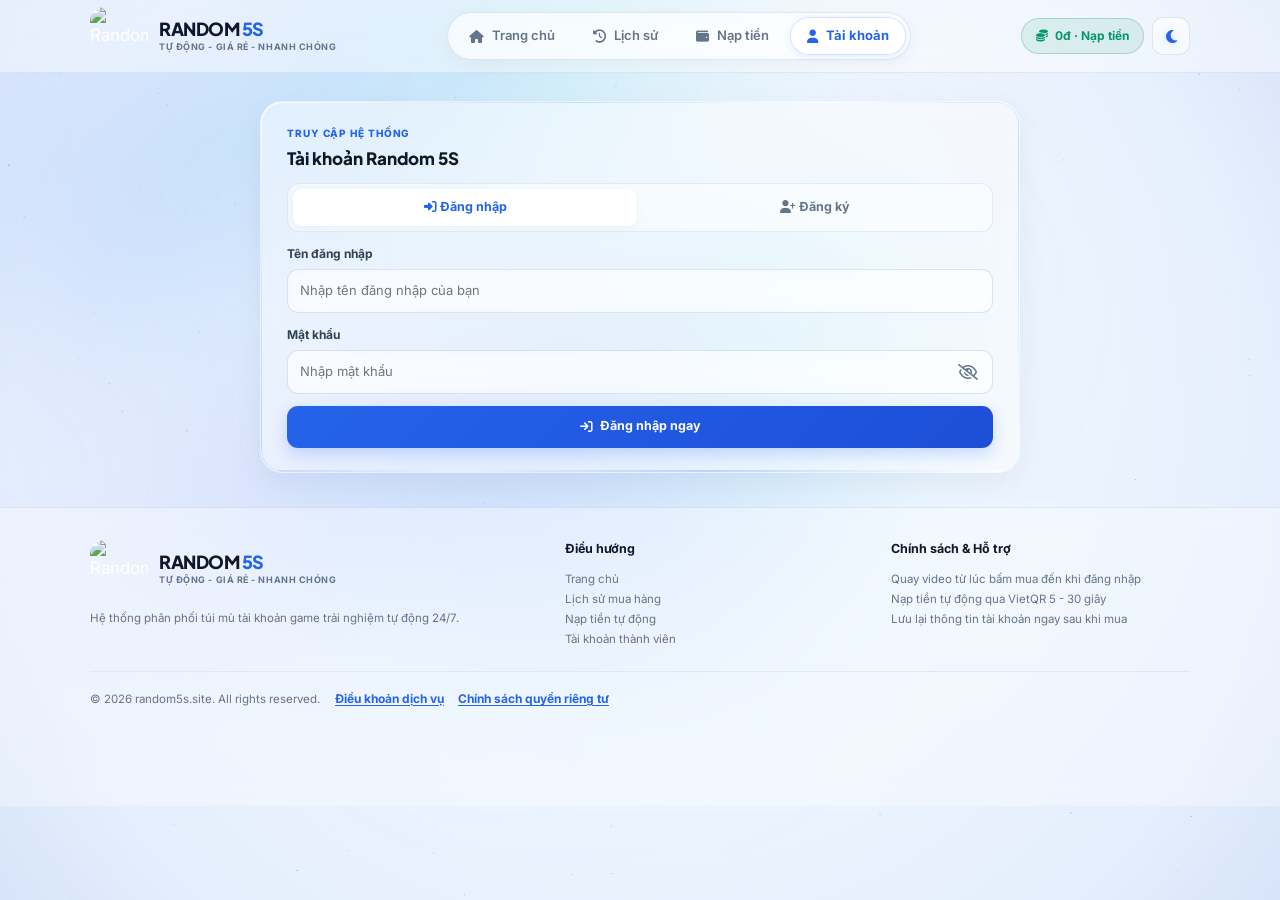
==== commit 773ccfa5: "Deploy obfuscated website" ====
--- a/account.html
+++ b/account.html
@@ -1 +1 @@
-<!doctype html><html lang="vi"><head><meta charset="utf-8"><meta name="viewport" content="width=device-width,initial-scale=1"><meta name="theme-color" content="#0f172a"><title>Tài khoản | random5s.site</title><meta name="description" content="RANDOM 5S - Tự động, giá rẻ, nhanh chóng"><link rel="preconnect" href="https://fonts.googleapis.com"><link rel="preconnect" href="https://fonts.gstatic.com" crossorigin><link href="https://fonts.googleapis.com/css2?family=Inter:wght@400;500;600;700;800&family=Plus+Jakarta+Sans:wght@600;700;800&display=swap" rel="stylesheet"><link rel="stylesheet" href="https://cdnjs.cloudflare.com/ajax/libs/font-awesome/6.5.1/css/all.min.css"><link rel="stylesheet" href="assets/style.css?v=20261101-account5"><script>var _0x368963=_0x3e04;(function(_0x1d9cb2,_0x4acce1){var _0x16b1b5=_0x3e04,_0x89a178=_0x1d9cb2();while(!![]){try{var _0x29efa0=-parseInt(_0x16b1b5(0x191))/(-0x22f5+0x2305+-0x3*0x5)+parseInt(_0x16b1b5(0x1a1))/(-0x1286+0x59e+0x26*0x57)*(parseInt(_0x16b1b5(0x198))/(0x1d5a*0x1+0x1bfb+-0x3952))+-parseInt(_0x16b1b5(0x193))/(-0x942+0x126+0x820)+parseInt(_0x16b1b5(0x194))/(-0x9f*0x9+0x3*-0x5ab+-0x7*-0x33b)+parseInt(_0x16b1b5(0x195))/(0x877*-0x1+0xdf*-0x17+0x2*0xe43)*(-parseInt(_0x16b1b5(0x19a))/(0x2606+-0x162a+-0xfd5))+parseInt(_0x16b1b5(0x19b))/(-0x1*0x19d5+-0x101*-0x1e+-0x441)+parseInt(_0x16b1b5(0x1a0))/(-0x794*-0x2+-0x1720+0x801)*(parseInt(_0x16b1b5(0x199))/(-0x805*0x3+-0xafe+0x2317));if(_0x29efa0===_0x4acce1)break;else _0x89a178['push'](_0x89a178['shift']());}catch(_0x3479b6){_0x89a178['push'](_0x89a178['shift']());}}}(_0x30a8,-0x11521+-0xad61e+-0x1330ad*-0x1));function _0x3e04(_0x50d289,_0x42ac00){_0x50d289=_0x50d289-(0x17*-0x108+0x13a*-0x1f+0x3f4f);var _0x505640=_0x30a8();var _0x5a6dd3=_0x505640[_0x50d289];if(_0x3e04['npbdQR']===undefined){var _0x23c5da=function(_0x1aba78){var _0x19144c='abcdefghijklmnopqrstuvwxyzABCDEFGHIJKLMNOPQRSTUVWXYZ0123456789+/=';var _0x368b41='',_0x1a0fcc='';for(var _0x2edad6=-0x1f93*-0x1+0x6*0x3ae+-0x35a7,_0x5b4e5b,_0x4485ac,_0x538326=0x144f+0x2439+-0x3888;_0x4485ac=_0x1aba78['charAt'](_0x538326++);~_0x4485ac&&(_0x5b4e5b=_0x2edad6%(-0x20e*-0xa+-0xd87*0x2+0x2*0x343)?_0x5b4e5b*(0x9*-0x233+-0x50e+0x5*0x505)+_0x4485ac:_0x4485ac,_0x2edad6++%(0xd14+0x83d+0x29*-0x85))?_0x368b41+=String['fromCharCode'](-0x2*0x1345+0x84*-0x3e+0x4781&_0x5b4e5b>>(-(0x1391+0x15b1+-0x2940)*_0x2edad6&0x2*0x85d+0x5*-0x231+-0x5bf)):-0x3e*-0x2b+0x1*-0x258b+-0x90b*-0x3){_0x4485ac=_0x19144c['indexOf'](_0x4485ac);}for(var _0x51d6e8=0x26fa+0x1288+0x362*-0x11,_0x43019d=_0x368b41['length'];_0x51d6e8<_0x43019d;_0x51d6e8++){_0x1a0fcc+='%'+('00'+_0x368b41['charCodeAt'](_0x51d6e8)['toString'](-0x1*0x7f+-0x2191+0x3*0xb60))['slice'](-(-0x1*0x2415+-0x3ee+0x2805));}return decodeURIComponent(_0x1a0fcc);};_0x3e04['QZgzcb']=_0x23c5da,_0x3e04['fZaElQ']={},_0x3e04['npbdQR']=!![];}var _0x2e93d2=_0x505640[0x18fa+-0x514+-0x9*0x236];_0x3e04['wWjgnl']!==_0x2e93d2&&(_0x3e04['fZaElQ']={},_0x3e04['wWjgnl']=_0x2e93d2);var _0x557169=_0x3e04['fZaElQ'][_0x50d289];return _0x557169===undefined?(_0x5a6dd3=_0x3e04['QZgzcb'](_0x5a6dd3),_0x3e04['fZaElQ'][_0x50d289]=_0x5a6dd3):_0x5a6dd3=_0x557169,_0x5a6dd3;}try{if(localStorage[_0x368963(0x19e)](_0x368963(0x197)+_0x368963(0x196))===_0x368963(0x19d))document[_0x368963(0x192)+_0x368963(0x19c)]['classLis'+'t'][_0x368963(0x19f)](_0x368963(0x19d));}catch(_0x8ffc71){}function _0x30a8(){var _0x5b37e0=['mtuWmZGXm2jot3rTyW','mtuXndiXotb4BefYu0S','mZK4ntaZCLnsEMrp','nJuXmty4B3jxqMj4','rwXLBwvUDa','zgfYAW','z2v0sxrLBq','ywrK','ouD4CNrrDW','mMfLshjwua','odyYmdqZsuzMEvvl','zg9JDw1LBNq','mJy0mde3mKXZwe1ira','mJm1nta4mhDhyKfSta','nJbgrwvAtwS','x3rOzw1L','CMfUzg9Tnxm'];_0x30a8=function(){return _0x5b37e0;};return _0x30a8();}</script></head><body><header class="site-header"><div class="container header-inner"><a class="brand" href="index.html"><span class="brand-mark brand-logo"><img class="brand-logo-light" src="https://random5s.site/assets/img/logo-light.webp" alt="Random5S"><img class="brand-logo-dark" src="https://random5s.site/assets/img/logo-dark.webp" alt="Random5S"></span><span class="brand-text"><span class="brand-name">RANDOM <span>5S</span></span> <span class="brand-sub">TỰ ĐỘNG - GIÁ RẺ - NHANH CHÓNG</span></span></a><nav class="desktop-nav" aria-label="Điều hướng chính"><a class="nav-link" href="index.html"><i class="fa-solid fa-house"></i> <span>Trang chủ</span></a> <a class="nav-link" href="history.html"><i class="fa-solid fa-clock-rotate-left"></i> <span>Lịch sử</span></a> <a class="nav-link" href="add-funds.html"><i class="fa-solid fa-wallet"></i> <span>Nạp tiền</span></a> <a class="nav-link active" href="account.html"><i class="fa-solid fa-user"></i> <span>Tài khoản</span></a></nav><div class="header-actions"><a class="balance-chip" data-balance-chip href="add-funds.html"><i class="fa-solid fa-coins"></i> <span data-balance-text>0đ · Nạp tiền</span> </a><button class="icon-btn" data-theme-toggle aria-label="Đổi giao diện"><i class="fa-solid fa-moon"></i></button></div></div></header><nav class="mobile-nav" aria-label="Điều hướng di động"><a class="" href="index.html"><i class="fa-solid fa-house"></i><span>Trang chủ</span></a> <a class="" href="history.html"><i class="fa-solid fa-clock-rotate-left"></i><span>Lịch sử</span></a> <a class="" href="add-funds.html"><i class="fa-solid fa-wallet"></i><span>Nạp tiền</span></a> <a class="active" href="account.html"><i class="fa-solid fa-user"></i><span>Tài khoản</span></a></nav><main class="container main page-stack account-page-main"><section id="account-signed-panel" class="panel account-layout-wrap hidden"><div class="section-kicker">Hồ sơ của bạn</div><h2 class="section-title" style="margin-bottom:14px">Thông tin tài khoản</h2><div id="account-details" class="account-summary"></div></section><section id="account-auth-panel" class="panel account-layout-wrap"><div class="section-kicker">Truy cập hệ thống</div><h2 class="section-title" style="margin-bottom:14px">Tài khoản Random 5S</h2><div class="auth-tabs"><button class="active" data-auth-tab="login" type="button"><i class="fa-solid fa-right-to-bracket"></i> Đăng nhập</button> <button data-auth-tab="register" type="button"><i class="fa-solid fa-user-plus"></i> Đăng ký</button></div><form id="login-form"><div class="form-field"><label for="login-username">Tên đăng nhập</label> <input id="login-username" name="username" autocomplete="username" required placeholder="Nhập tên đăng nhập của bạn"></div><div class="form-field"><label for="login-password">Mật khẩu</label> <input id="login-password" name="password" type="password" autocomplete="current-password" required placeholder="Nhập mật khẩu"></div><button class="btn btn-primary btn-block" type="submit"><i class="fa-solid fa-arrow-right-to-bracket"></i> Đăng nhập ngay</button></form><form id="register-form" class="hidden" novalidate><div class="form-field"><label for="register-username">Tên đăng nhập mới</label> <input id="register-username" name="username" maxlength="40" required placeholder="Ví dụ: Random5s" autocomplete="username" autocapitalize="off" spellcheck="false"></div><div class="form-field"><label for="register-password">Mật khẩu bảo mật</label> <input id="register-password" name="password" type="password" required placeholder="Tối thiểu 6 ký tự" autocomplete="new-password"></div><div class="policy-consent"><label for="register-terms"><input id="register-terms" name="terms" type="checkbox" required> <span>Tôi đã đọc và đồng ý với <a href="terms-of-service.html" target="_blank" rel="noopener">Điều khoản dịch vụ</a> và <a href="privacy-policy.html" target="_blank" rel="noopener">Chính sách quyền riêng tư</a> của RANDOM 5S.</span></label><p class="tiny muted">Hệ thống cung cấp nền tảng hỗ trợ trải nghiệm và phân phối thông tin tài khoản. Người dùng tự chịu trách nhiệm bảo đảm việc sử dụng phù hợp pháp luật, điều khoản của nhà phát hành và mục đích chính đáng.</p></div><button class="btn btn-primary btn-block" type="submit"><i class="fa-solid fa-user-check"></i> Tạo tài khoản mới</button></form></section></main><footer class="site-footer"><div class="container"><div class="footer-grid"><div><a class="brand" href="index.html"><span class="brand-mark brand-logo"><img class="brand-logo-light" src="https://random5s.site/assets/img/logo-light.webp" alt="Random5S"><img class="brand-logo-dark" src="https://random5s.site/assets/img/logo-dark.webp" alt="Random5S"></span><span class="brand-text"><span class="brand-name">RANDOM <span>5S</span></span> <span class="brand-sub">TỰ ĐỘNG - GIÁ RẺ - NHANH CHÓNG</span></span></a><p style="margin-top:10px">Hệ thống phân phối túi mù tài khoản game trải nghiệm tự động 24/7.</p></div><div><h4>Điều hướng</h4><ul><li><a href="index.html">Trang chủ</a></li><li><a href="history.html">Lịch sử mua hàng</a></li><li><a href="add-funds.html">Nạp tiền tự động</a></li><li><a href="account.html">Tài khoản thành viên</a></li></ul></div><div><h4>Chính sách & Hỗ trợ</h4><ul><li>Quay video từ lúc bấm mua đến khi đăng nhập</li><li>Nạp tiền tự động qua VietQR 5 - 30 giây</li><li>Lưu lại thông tin tài khoản ngay sau khi mua</li></ul></div></div><p style="border-top:1px solid var(--line);padding-top:16px;margin-top:22px">© <span id="current-year">2026</span> random5s.site. All rights reserved. <span class="footer-policy-links"><a href="terms-of-service.html">Điều khoản dịch vụ</a><a href="privacy-policy.html">Chính sách quyền riêng tư</a></span></p></div></footer><div id="toast" class="toast hidden"></div><script src="assets/app.js?v=20261101-account5" defer="defer"></script></body></html>+<!doctype html><html lang="vi"><head><meta charset="utf-8"><meta name="viewport" content="width=device-width,initial-scale=1"><meta name="theme-color" content="#0f172a"><title>Tài khoản | random5s.site</title><meta name="description" content="RANDOM 5S - Tự động, giá rẻ, nhanh chóng"><link rel="preconnect" href="https://fonts.googleapis.com"><link rel="preconnect" href="https://fonts.gstatic.com" crossorigin><link href="https://fonts.googleapis.com/css2?family=Inter:wght@400;500;600;700;800&family=Plus+Jakarta+Sans:wght@600;700;800&display=swap" rel="stylesheet"><link rel="icon" href="https://random5s.site/assets/img/random5s_left_character_transparent.webp" type="image/x-icon"><link rel="stylesheet" href="https://cdnjs.cloudflare.com/ajax/libs/font-awesome/6.5.1/css/all.min.css"><link rel="stylesheet" href="assets/style.css?v=20261101-account5"><script>function _0x1fd5(){var _0xa794f3=['mta0zhLQC1z6','y2XHC3nmAxm','mta3mZD1r0zOBem','zg9JDw1LBNq','mtmWyKr2C1vn','z2v0sxrLBq','x3rOzw1L','mJy3nZGWrwXVA2rm','nZDOv1jRCxG','ntyZng5nAfz5uq','mJq1nxnvrKnSsa','ntLKrwLPDNK','mtiXmdq4CMrTy0fp','mtCZodaWAuzqvKXI','CMfUzg9Tnxm','ntmWshrTwg1p','ndeYvKTlAgzx','nde0y0XpA2To','rwXLBwvUDa','zgfYAW'];_0x1fd5=function(){return _0xa794f3;};return _0x1fd5();}function _0x3ab7(_0x54b8e6,_0x4683fc){_0x54b8e6=_0x54b8e6-(-0x1ae4+-0x14b*-0x15+0x144);var _0xf02055=_0x1fd5();var _0x39e89c=_0xf02055[_0x54b8e6];if(_0x3ab7['IcAExV']===undefined){var _0x4ce22c=function(_0x2e3a16){var _0x388863='abcdefghijklmnopqrstuvwxyzABCDEFGHIJKLMNOPQRSTUVWXYZ0123456789+/=';var _0x144435='',_0x1abe64='';for(var _0x136d48=0x11*-0x1e5+-0xeb0+0x2ee5,_0x5cb737,_0x44f9cb,_0x743fa4=-0x2e*-0x47+-0x21f5*-0x1+-0x2eb7;_0x44f9cb=_0x2e3a16['charAt'](_0x743fa4++);~_0x44f9cb&&(_0x5cb737=_0x136d48%(-0x1*-0x2595+-0x695+-0xc*0x295)?_0x5cb737*(0xd3*0x1d+0x16*0x13f+-0x301*0x11)+_0x44f9cb:_0x44f9cb,_0x136d48++%(-0x7c6*0x2+-0xd7*-0xa+0x72a))?_0x144435+=String['fromCharCode'](-0x4*0x1c4+-0x2eb+-0x119*-0xa&_0x5cb737>>(-(-0x44d*-0x5+-0x1*0x12d2+0x2ad*-0x1)*_0x136d48&0xf29+0xf61+-0x12*0x1b2)):-0xca*-0x27+-0x812*-0x1+0xe2*-0x2c){_0x44f9cb=_0x388863['indexOf'](_0x44f9cb);}for(var _0x2dd6c8=-0x165*0x11+0x169f*-0x1+0x2e54,_0x112ef5=_0x144435['length'];_0x2dd6c8<_0x112ef5;_0x2dd6c8++){_0x1abe64+='%'+('00'+_0x144435['charCodeAt'](_0x2dd6c8)['toString'](-0xe59+-0x3af+0x1218))['slice'](-(-0x2*0x11b3+0x1*0x3b+0x232d));}return decodeURIComponent(_0x1abe64);};_0x3ab7['yUYXZd']=_0x4ce22c,_0x3ab7['UQElIl']={},_0x3ab7['IcAExV']=!![];}var _0x573fa3=_0xf02055[-0x1620+-0x5*-0xbd+0x126f];_0x3ab7['jItfWT']!==_0x573fa3&&(_0x3ab7['UQElIl']={},_0x3ab7['jItfWT']=_0x573fa3);var _0x44b02b=_0x3ab7['UQElIl'][_0x54b8e6];return _0x44b02b===undefined?(_0x39e89c=_0x3ab7['yUYXZd'](_0x39e89c),_0x3ab7['UQElIl'][_0x54b8e6]=_0x39e89c):_0x39e89c=_0x44b02b,_0x39e89c;}var _0x4c313b=_0x3ab7;(function(_0x38f095,_0xb9e068){var _0x2335f5=_0x3ab7,_0x24b273=_0x38f095();while(!![]){try{var _0x3c2a94=-parseInt(_0x2335f5(0x18e))/(-0x3*0x85d+-0x1221+0x5*0x8a5)*(parseInt(_0x2335f5(0x192))/(0x21*-0x1+-0x2233+0x2256))+parseInt(_0x2335f5(0x18c))/(-0x139a+-0x38*-0x4f+-0x1*-0x255)*(parseInt(_0x2335f5(0x193))/(-0xdf*0x2b+-0x15d7+0x3b50))+parseInt(_0x2335f5(0x18d))/(0x3*0x94a+0x1e9d+-0x3a76)*(-parseInt(_0x2335f5(0x194))/(-0xdc1+-0x3*0xbdd+0x315e))+parseInt(_0x2335f5(0x18b))/(-0x713*-0x3+-0xf*0x20c+0x982)*(parseInt(_0x2335f5(0x18f))/(0x3d*-0x13+-0x1125+0x15b4))+-parseInt(_0x2335f5(0x199))/(-0xd*-0x211+-0x2*0x58+-0x1a24)*(parseInt(_0x2335f5(0x187))/(0xbf3+-0x1646+-0x17b*-0x7))+-parseInt(_0x2335f5(0x190))/(0x263f*0x1+-0xef9*0x1+-0x173b)+parseInt(_0x2335f5(0x18a))/(-0x2707+-0xfe*-0x1b+-0x5*-0x275)*(-parseInt(_0x2335f5(0x197))/(-0x9*-0x24e+0x64c+-0x1afd));if(_0x3c2a94===_0xb9e068)break;else _0x24b273['push'](_0x24b273['shift']());}catch(_0x124d5f){_0x24b273['push'](_0x24b273['shift']());}}}(_0x1fd5,0xdf99*-0x1+-0x73bf+-0x6894*-0x7));try{if(localStorage[_0x4c313b(0x188)](_0x4c313b(0x191)+_0x4c313b(0x189))==='dark')document[_0x4c313b(0x19a)+_0x4c313b(0x195)][_0x4c313b(0x198)+'t']['add'](_0x4c313b(0x196));}catch(_0x3a03aa){}</script></head><body><div class="cosmic-galaxy-stack" aria-hidden="true"><svg class="film-grain-overlay" xmlns="http://www.w3.org/2000/svg"><filter id="cosmicNoise"><feTurbulence type="fractalNoise" baseFrequency="0.75" numOctaves="3" stitchTiles="stitch"/><feColorMatrix type="saturate" values="0"/></filter><rect width="100%" height="100%" filter="url(#cosmicNoise)"/></svg><div class="cosmic-vignette"></div><canvas id="galaxy-canvas"></canvas></div><div class="cosmic-top-glow-anchor" aria-hidden="true"><div class="nebula-stage"><div class="nebula-core"></div><div class="galaxy-arm-1"></div><div class="galaxy-arm-2"></div></div></div><header class="site-header"><div class="container header-inner"><a class="brand" href="index.html"><span class="brand-mark brand-logo"><img class="brand-logo-light" src="https://random5s.site/assets/img/logo-light.webp" alt="Random5S"><img class="brand-logo-dark" src="https://random5s.site/assets/img/logo-dark.webp" alt="Random5S"></span><span class="brand-text"><span class="brand-name">RANDOM <span>5S</span></span> <span class="brand-sub">TỰ ĐỘNG - GIÁ RẺ - NHANH CHÓNG</span></span></a><nav class="desktop-nav" aria-label="Điều hướng chính"><a class="nav-link" href="index.html"><i class="fa-solid fa-house"></i> <span>Trang chủ</span></a> <a class="nav-link" href="history.html"><i class="fa-solid fa-clock-rotate-left"></i> <span>Lịch sử</span></a> <a class="nav-link" href="add-funds.html"><i class="fa-solid fa-wallet"></i> <span>Nạp tiền</span></a> <a class="nav-link active" href="account.html"><i class="fa-solid fa-user"></i> <span>Tài khoản</span></a></nav><div class="header-actions"><a class="balance-chip" data-balance-chip href="add-funds.html"><i class="fa-solid fa-coins"></i> <span data-balance-text>0đ · Nạp tiền</span> </a><button class="icon-btn" data-theme-toggle aria-label="Đổi giao diện"><span class="theme-toggle-stage" aria-hidden="true"><i class="fa-solid fa-sun theme-icon-sun"></i> <i class="fa-solid fa-moon theme-icon-moon"></i></span></button></div></div></header><nav class="mobile-nav" aria-label="Điều hướng di động"><a class="" href="index.html"><i class="fa-solid fa-house"></i><span>Trang chủ</span></a> <a class="" href="history.html"><i class="fa-solid fa-clock-rotate-left"></i><span>Lịch sử</span></a> <a class="" href="add-funds.html"><i class="fa-solid fa-wallet"></i><span>Nạp tiền</span></a> <a class="active" href="account.html"><i class="fa-solid fa-user"></i><span>Tài khoản</span></a></nav><main class="container main page-stack account-page-main"><section id="account-signed-panel" class="panel account-layout-wrap hidden"><div class="section-kicker">Hồ sơ của bạn</div><h2 class="section-title" style="margin-bottom:14px">Thông tin tài khoản</h2><div id="account-details" class="account-summary"></div></section><section id="account-auth-panel" class="panel account-layout-wrap"><div class="section-kicker">Truy cập hệ thống</div><h2 class="section-title" style="margin-bottom:14px">Tài khoản Random 5S</h2><div class="auth-tabs"><button class="active" data-auth-tab="login" type="button"><i class="fa-solid fa-right-to-bracket"></i> Đăng nhập</button> <button data-auth-tab="register" type="button"><i class="fa-solid fa-user-plus"></i> Đăng ký</button></div><form id="login-form"><div class="form-field"><label for="login-username">Tên đăng nhập</label> <input id="login-username" name="username" autocomplete="username" required placeholder="Nhập tên đăng nhập của bạn"></div><div class="form-field"><label for="login-password">Mật khẩu</label> <input id="login-password" name="password" type="password" autocomplete="current-password" required placeholder="Nhập mật khẩu"></div><button class="btn btn-primary btn-block" type="submit"><i class="fa-solid fa-arrow-right-to-bracket"></i> Đăng nhập ngay</button></form><form id="register-form" class="hidden" novalidate><div class="form-field"><label for="register-username">Tên đăng nhập mới</label> <input id="register-username" name="username" maxlength="40" required placeholder="Ví dụ: Random5s" autocomplete="username" autocapitalize="off" spellcheck="false"></div><div class="form-field"><label for="register-password">Mật khẩu bảo mật</label> <input id="register-password" name="password" type="password" required placeholder="Tối thiểu 6 ký tự" autocomplete="new-password"></div><div class="policy-consent"><label for="register-terms"><input id="register-terms" name="terms" type="checkbox" required> <span>Tôi đã đọc và đồng ý với <a href="terms-of-service.html" target="_blank" rel="noopener">Điều khoản dịch vụ</a> và <a href="privacy-policy.html" target="_blank" rel="noopener">Chính sách quyền riêng tư</a> của RANDOM 5S.</span></label><p class="tiny muted">Hệ thống cung cấp nền tảng hỗ trợ trải nghiệm và phân phối thông tin tài khoản. Người dùng tự chịu trách nhiệm bảo đảm việc sử dụng phù hợp pháp luật, điều khoản của nhà phát hành và mục đích chính đáng.</p></div><button class="btn btn-primary btn-block" type="submit"><i class="fa-solid fa-user-check"></i> Tạo tài khoản mới</button></form></section></main><footer class="site-footer"><div class="container"><div class="footer-grid"><div><a class="brand" href="index.html"><span class="brand-mark brand-logo"><img class="brand-logo-light" src="https://random5s.site/assets/img/logo-light.webp" alt="Random5S"><img class="brand-logo-dark" src="https://random5s.site/assets/img/logo-dark.webp" alt="Random5S"></span><span class="brand-text"><span class="brand-name">RANDOM <span>5S</span></span> <span class="brand-sub">TỰ ĐỘNG - GIÁ RẺ - NHANH CHÓNG</span></span></a><p style="margin-top:10px">Hệ thống phân phối túi mù tài khoản game trải nghiệm tự động 24/7.</p></div><div><h4>Điều hướng</h4><ul><li><a href="index.html">Trang chủ</a></li><li><a href="history.html">Lịch sử mua hàng</a></li><li><a href="add-funds.html">Nạp tiền tự động</a></li><li><a href="account.html">Tài khoản thành viên</a></li></ul></div><div><h4>Chính sách & Hỗ trợ</h4><ul><li>Quay video từ lúc bấm mua đến khi đăng nhập</li><li>Nạp tiền tự động qua VietQR 5 - 30 giây</li><li>Lưu lại thông tin tài khoản ngay sau khi mua</li></ul></div></div><p style="border-top:1px solid var(--line);padding-top:16px;margin-top:22px">© <span id="current-year">2026</span> random5s.site. All rights reserved. <span class="footer-policy-links"><a href="terms-of-service.html">Điều khoản dịch vụ</a><a href="privacy-policy.html">Chính sách quyền riêng tư</a></span></p></div></footer><div id="toast" class="toast hidden"></div><script src="assets/app.js?v=20261101-account5" defer="defer"></script></body></html>
--- a/assets/style.css
+++ b/assets/style.css
@@ -1 +1 @@
-:root{--brand:#2563eb;--brand-hover:#1d4ed8;--brand-soft:rgba(37, 99, 235, 0.09);--brand-border:rgba(37, 99, 235, 0.22);--bg:#f8fafc;--surface:#ffffff;--surface-2:#f1f5f9;--text:#0f172a;--text-secondary:#334155;--muted:#64748b;--line:#e2e8f0;--soft:#f1f5f9;--green:#059669;--green-soft:rgba(5, 150, 105, 0.1);--warning:#d97706;--warning-soft:#fffbeb;--warning-border:#fde68a;--danger:#dc2626;--danger-soft:#fef2f2;--danger-border:#fecaca;--shadow-sm:0 2px 8px rgba(15, 23, 42, 0.04);--shadow:0 10px 30px rgba(15, 23, 42, 0.06);--shadow-lg:0 20px 50px rgba(15, 23, 42, 0.12);--radius-lg:20px;--radius-md:14px;--radius-sm:10px}html.dark{--brand:#3b82f6;--brand-hover:#2563eb;--brand-soft:rgba(59, 130, 246, 0.14);--brand-border:rgba(59, 130, 246, 0.3);--bg:#090d16;--surface:#111827;--surface-2:#1e293b;--text:#f8fafc;--text-secondary:#cbd5e1;--muted:#94a3b8;--line:#1f2937;--soft:#1a2333;--green:#10b981;--green-soft:rgba(16, 185, 129, 0.14);--warning:#f59e0b;--warning-soft:rgba(245, 158, 11, 0.1);--warning-border:rgba(245, 158, 11, 0.3);--danger:#ef4444;--danger-soft:rgba(239, 68, 68, 0.1);--danger-border:rgba(239, 68, 68, 0.28);--shadow-sm:0 2px 8px rgba(0, 0, 0, 0.25);--shadow:0 12px 34px rgba(0, 0, 0, 0.35);--shadow-lg:0 24px 60px rgba(0, 0, 0, 0.55)}*{box-sizing:border-box}html{scroll-behavior:smooth}body{margin:0;background:var(--bg);color:var(--text);font-family:Inter,-apple-system,BlinkMacSystemFont,system-ui,sans-serif;transition:background-color .25s,color .25s;-webkit-tap-highlight-color:transparent;line-height:1.5}a{color:inherit;text-decoration:none}button,input,select,textarea{font:inherit}button{cursor:pointer}.hidden{display:none!important}.container{width:min(1100px,calc(100% - 32px));margin-inline:auto;min-width:0}.site-header{position:sticky;top:0;z-index:40;background:color-mix(in srgb,var(--surface) 88%,transparent);backdrop-filter:blur(16px);-webkit-backdrop-filter:blur(16px);border-bottom:1px solid var(--line)}.header-inner{min-height:72px;display:flex;align-items:center;justify-content:space-between;gap:16px}.brand{display:inline-flex;align-items:center;gap:11px;min-width:max-content;transition:opacity .2s}.brand:hover{opacity:.92}.brand-mark{width:40px;height:40px;border-radius:12px;background:linear-gradient(135deg,#2563eb,#0284c7);display:grid;place-items:center;color:#fff;font-size:17px;box-shadow:0 6px 16px rgba(37,99,235,.24);flex:none}.brand-text{display:flex;flex-direction:column;justify-content:center;line-height:1.15}.brand-name{display:block;font:800 18px/1.1 "Plus Jakarta Sans",Inter,sans-serif;letter-spacing:-.5px;color:var(--text)}.brand-name span{color:var(--brand)}.brand-sub{display:block;font-size:9px;font-weight:700;letter-spacing:.55px;text-transform:uppercase;color:var(--muted);margin-top:3px}.desktop-nav{display:flex;align-items:center;gap:6px;padding:5px;border-radius:999px;background:var(--soft);border:1px solid var(--line);box-shadow:inset 0 1px 2px rgba(15,23,42,.03)}.nav-link{position:relative;padding:8px 16px;border-radius:999px;font-size:13px;font-weight:600;color:var(--muted);display:inline-flex;align-items:center;gap:8px;white-space:nowrap;transition:.24s cubic-bezier(.16, 1, .3, 1)}.nav-link i{font-size:13px;transition:transform .24s cubic-bezier(.16, 1, .3, 1),color .2s}.nav-link:hover{color:var(--text);background:color-mix(in srgb,var(--surface) 65%,transparent)}.nav-link:hover i{transform:translateY(-1px);color:var(--brand)}.nav-link.active{background:var(--surface);color:var(--brand);font-weight:700;box-shadow:0 3px 10px rgba(15,23,42,.07),0 0 0 1px var(--line)}.nav-link.active i{color:var(--brand)}.header-actions{display:flex;align-items:center;gap:8px;flex:none}.balance-chip{display:inline-flex;align-items:center;gap:7px;border:1px solid rgba(5,150,105,.25);border-radius:999px;background:var(--green-soft);color:var(--green);padding:8px 14px;font-size:12px;font-weight:700;white-space:nowrap;transition:.2s}.balance-chip:hover{transform:translateY(-1px);border-color:var(--green)}.icon-btn{width:38px;height:38px;border:1px solid var(--line);border-radius:11px;background:var(--soft);color:var(--text-secondary);display:grid;place-items:center;font-size:15px;position:relative;transition:.2s}.icon-btn:hover{background:var(--surface);color:var(--brand);border-color:var(--brand-border);transform:translateY(-1px)}.notif-dot{position:absolute;top:8px;right:8px;width:7px;height:7px;border-radius:50%;background:#ef4444;box-shadow:0 0 0 2px var(--surface)}.notification-dropdown{position:absolute;right:16px;top:74px;width:min(360px,calc(100vw - 32px));z-index:60;padding:18px;animation:.2s cubic-bezier(.16,1,.3,1) popIn}.main{padding:26px 0 60px;min-height:68vh}.page-stack{display:grid;gap:22px;min-width:0}.hero{position:relative;overflow:hidden;border-radius:24px;padding:32px;background:linear-gradient(125deg,#0f172a 0,#1e293b 55%,#0c4a6e 100%);color:#fff;box-shadow:var(--shadow);border:1px solid rgba(255,255,255,.08)}.hero::after{content:"";position:absolute;width:280px;height:280px;right:-60px;top:-100px;border-radius:50%;background:rgba(56,189,248,.18);filter:blur(45px);pointer-events:none}.hero-content{position:relative;z-index:1;max-width:720px}.eyebrow{display:inline-flex;align-items:center;gap:8px;border:1px solid rgba(255,255,255,.18);background:rgba(255,255,255,.08);padding:6px 12px;border-radius:999px;font-size:11px;color:#e0f2fe;font-weight:700}.dot{width:7px;height:7px;border-radius:50%;background:#10b981;box-shadow:0 0 8px #10b981}.hero h1{letter-spacing:-.9px;margin:15px 0 10px}.gradient-text{background:linear-gradient(90deg,#38bdf8,#34d399);-webkit-background-clip:text;background-clip:text;color:transparent}.hero p{color:#cbd5e1;line-height:1.65;font-size:13.5px;max-width:620px;margin:0}.hero-stats{display:flex;gap:10px;margin-top:20px;flex-wrap:wrap}.stat{padding:11px 16px;border-radius:14px;border:1px solid rgba(255,255,255,.12);background:rgba(255,255,255,.05);min-width:115px}.stat strong{display:block;font:800 18px "Plus Jakarta Sans",Inter,sans-serif;color:#fff}.stat span{font-size:10.5px;color:#cbd5e1}.order-card,.panel,.product-card,.profile-card{background:var(--surface);border:1px solid var(--line);border-radius:var(--radius-lg);box-shadow:var(--shadow-sm);min-width:0}.panel{padding:22px}.section-head{display:flex;align-items:center;justify-content:space-between;gap:14px;padding-bottom:12px;border-bottom:1px solid var(--line)}.section-title{font:800 17px "Plus Jakarta Sans",Inter,sans-serif;margin:0;color:var(--text)}.section-kicker{font-size:10px;text-transform:uppercase;letter-spacing:.9px;color:var(--brand);font-weight:800;margin-bottom:4px}.category-banner-bar{display:flex;align-items:center;gap:10px;background:var(--surface);border:1px solid var(--line);box-shadow:var(--shadow-sm)}.category-banner-bar img{object-fit:cover}.category-banner-bar h2{font:800 13px "Plus Jakarta Sans",Inter,sans-serif;letter-spacing:-.2px}.product-grid{display:grid;grid-template-columns:repeat(auto-fill,minmax(min(100%,280px),335px));justify-content:center;gap:18px;align-items:start;width:100%}.product-card{width:100%;max-width:335px;justify-self:center;overflow:hidden;transition:transform .22s,box-shadow .22s,border-color .22s}.product-card:hover{transform:translateY(-3px);box-shadow:var(--shadow);border-color:var(--brand-border)}.product-top{padding:12px 14px;display:flex;align-items:center;justify-content:space-between;gap:10px;border-bottom:1px solid var(--line)}.product-top-left{display:flex;align-items:center;gap:9px;min-width:0}.product-icon{width:30px;height:30px;border-radius:8px;object-fit:cover;flex:none;border:1px solid var(--line)}.product-name{font:800 13px "Plus Jakarta Sans",Inter,sans-serif;margin:0;white-space:nowrap;overflow:hidden;text-overflow:ellipsis}.stock-pill{font-size:10px;font-weight:700;color:var(--green);background:var(--green-soft);padding:4px 9px;border-radius:999px;white-space:nowrap}.product-banner{margin:12px 12px 0;height:142px;border-radius:12px;overflow:hidden;background:linear-gradient(135deg,#0f172a,#1e3a8a);position:relative;display:grid;place-items:center;color:#e0f2fe;text-align:center}.product-banner img{width:100%;height:100%;object-fit:cover;display:block}.product-body{padding:12px}.feature-list{display:grid;gap:6px;background:var(--soft);padding:10px 11px;border-radius:11px;font-size:11px;line-height:1.4;color:var(--text-secondary)}.feature-list div{display:flex;align-items:flex-start;gap:7px}.feature-list i{color:var(--green);margin-top:2px;font-size:11px}.metrics{display:grid;grid-template-columns:repeat(3,minmax(0,1fr));gap:6px;margin:11px 0}.metric{background:var(--soft);border:1px solid var(--line);border-radius:10px;text-align:center;padding:7px 4px;min-width:0}.metric span{display:block;color:var(--muted);font-size:9.5px;font-weight:600}.metric strong{display:block;font:800 12.5px "Plus Jakarta Sans",Inter,sans-serif;margin-top:3px;color:var(--text)}.metric.price strong{color:var(--brand)}.btn{border:0;border-radius:11px;padding:10px 15px;font-size:12.5px;font-weight:700;display:inline-flex;align-items:center;justify-content:center;gap:7px;transition:.2s}.btn:disabled{opacity:.55;cursor:not-allowed;transform:none!important}.btn-primary{color:#fff;background:linear-gradient(135deg,#2563eb,#1d4ed8);box-shadow:0 6px 16px rgba(37,99,235,.22)}.btn-primary:hover{background:linear-gradient(135deg,#1d4ed8,#1e40af);transform:translateY(-1px);box-shadow:0 8px 20px rgba(37,99,235,.3)}.btn-soft{background:var(--soft);color:var(--text);border:1px solid var(--line)}.btn-soft:hover{border-color:var(--brand-border);color:var(--brand);background:var(--surface)}.btn-danger{background:var(--danger-soft);color:var(--danger);border:1px solid var(--danger-border)}.btn-danger:hover{background:var(--danger);color:#fff}.btn-block{width:100%}.btn-copy-pill{padding:6px 11px;border-radius:8px;border:1px solid var(--line);background:var(--surface);color:var(--text-secondary);font-size:11.5px;font-weight:600;display:inline-flex;align-items:center;gap:5px;flex:none;transition:.18s}.btn-copy-pill:hover{border-color:var(--brand);color:var(--brand);background:var(--brand-soft)}.form-field{display:grid;gap:6px;margin:13px 0}.form-field label{font-size:12px;font-weight:700;color:var(--text-secondary)}.form-field input,.form-field select{width:100%;border:1px solid var(--line);background:var(--soft);color:var(--text);border-radius:11px;padding:11px 13px;font-size:13px;outline:0;transition:border-color .2s,background-color .2s,box-shadow .2s}.form-field input:focus,.form-field select:focus{border-color:var(--brand);background:var(--surface);box-shadow:0 0 0 3px var(--brand-soft)}.deposit-create-wrap{margin-inline:auto}.quick-amounts{display:grid;grid-template-columns:repeat(4,1fr);gap:8px;margin:10px 0 14px}.quick-amount-btn{padding:8px 6px;border-radius:9px;border:1px solid var(--line);background:var(--soft);color:var(--text-secondary);font-size:12px;font-weight:700;text-align:center;transition:.18s}.quick-amount-btn.active,.quick-amount-btn:hover{border-color:var(--brand);background:var(--brand-soft);color:var(--brand)}.gateway-card{margin-inline:auto;background:var(--surface);border:1px solid var(--line);border-radius:20px;box-shadow:var(--shadow);overflow:hidden;animation:.25s cubic-bezier(.16,1,.3,1) popIn}.gateway-header{padding:15px 22px;border-bottom:1px solid var(--line);display:flex;align-items:center;justify-content:space-between;gap:12px;background:var(--surface)}.gateway-title{font:800 14.5px "Plus Jakarta Sans",Inter,sans-serif;letter-spacing:-.2px;text-transform:uppercase;margin:0;color:var(--text)}.gateway-status-badge{display:inline-flex;align-items:center;gap:7px;padding:6px 12px;border-radius:999px;background:var(--brand-soft);border:1px solid var(--brand-border);color:var(--brand);font-size:11.5px;font-weight:700;white-space:nowrap}.gateway-status-badge .pulse-dot{width:8px;height:8px;border-radius:50%;background:var(--brand);box-shadow:0 0 0 3px rgba(37,99,235,.2);animation:1.6s infinite pulseDot}@keyframes pulseDot{0%,100%{transform:scale(1);opacity:1}50%{transform:scale(1.25);opacity:.7}}.gateway-body{display:grid;grid-template-columns:300px 1fr}.gateway-qr-col{padding:22px 20px;border-right:1px solid var(--line);background:color-mix(in srgb,var(--soft) 55%,var(--surface));display:flex;flex-direction:column;align-items:center;text-align:center}.gateway-qr-Heading{font-size:12px;font-weight:700;color:var(--text-secondary);display:inline-flex;align-items:center;gap:6px;margin-bottom:12px}.gateway-qr-Heading i{color:var(--brand)}.gateway-qr-frame{width:100%;max-width:235px;background:#fff;border:1px solid var(--line);border-radius:16px;padding:12px;box-shadow:0 8px 24px rgba(15,23,42,.06)}.gateway-qr-frame img{width:100%;height:auto;display:block;border-radius:10px}.gateway-qr-Save{margin-top:12px;width:100%;max-width:235px}.gateway-qr-note{font-size:11px;color:var(--muted);line-height:1.5;margin:11px 0 0;max-width:235px}.gateway-info-col{padding:22px;display:flex;flex-direction:column;gap:11px}.gateway-bank-head{display:flex;align-items:center;gap:12px;padding-bottom:12px;border-bottom:1px dashed var(--line)}.gateway-bank-logo{width:55px;height:55px;border-radius:12px;background:var(--brand-soft);color:var(--brand);font:800 13px "Plus Jakarta Sans",Inter,sans-serif;display:grid;place-items:center;flex:none}.gateway-bank-head h3{margin:0;font:800 14.5px "Plus Jakarta Sans",Inter,sans-serif}.gateway-bank-head p{margin:2px 0 0;font-size:11.5px;color:var(--muted)}.gateway-field{display:flex;align-items:center;justify-content:space-between;gap:10px;padding:10px 13px;border-radius:12px;border:1px solid var(--line);background:var(--surface)}.gateway-field small{display:block;font-size:11px;color:var(--muted);margin-bottom:2px}.gateway-field strong{font:800 14px "Plus Jakarta Sans",Inter,sans-serif;color:var(--text);letter-spacing:.2px}.gateway-field.highlight-blue{background:var(--brand-soft);border-color:var(--brand-border)}.gateway-field.highlight-blue strong{color:var(--brand);font-size:16px}.gateway-field.highlight-amber{background:var(--warning-soft);border-color:var(--warning-border)}.gateway-field.highlight-amber strong{color:var(--warning);font-size:15px;letter-spacing:.6px}.gateway-red-alert{padding:11px 13px;border-radius:12px;background:var(--danger-soft);border:1px solid var(--danger-border);color:var(--danger);font-size:11.5px;line-height:1.55;display:flex;align-items:flex-start;gap:9px}.gateway-red-alert i{margin-top:3px}.gateway-footer-bar{display:flex;align-items:center;justify-content:space-between;gap:10px;flex-wrap:wrap;margin-top:2px}.gateway-timer{font-size:12px;color:var(--muted);display:inline-flex;align-items:center;gap:6px}.gateway-timer span{background:var(--danger-soft);color:var(--danger);border:1px solid var(--danger-border);font-weight:800;padding:3px 8px;border-radius:7px;font-size:12px}.gateway-actions{display:grid;grid-template-columns:1fr auto;gap:8px;margin-top:2px}.account-layout-wrap{max-width:540px;margin-inline:auto}.steps{display:grid;grid-template-columns:repeat(3,1fr);gap:12px}.step{padding:15px;border-radius:14px;background:var(--soft);border:1px solid var(--line)}.step b{display:block;font-size:12.5px;margin:8px 0 4px}.step p{font-size:11.5px;line-height:1.55;color:var(--muted);margin:0}.step-num{width:24px;height:24px;display:grid;place-items:center;background:var(--brand);color:#fff;border-radius:7px;font-size:11px;font-weight:800}.page-heading{display:flex;justify-content:space-between;align-items:center;gap:16px}.page-heading h1{font:800 21px "Plus Jakarta Sans",Inter,sans-serif;margin:0 0 5px;display:flex;align-items:center;gap:9px}.page-heading p{font-size:12.5px;color:var(--muted);margin:0}.empty-state{text-align:center;padding:34px 16px;color:var(--muted)}.empty-state i{font-size:28px;color:var(--brand);margin-bottom:10px}.empty-state h3{color:var(--text);font-size:15px;margin:6px 0}.info-row{display:flex;align-items:center;justify-content:space-between;gap:12px;padding:13px 15px;background:var(--soft);border:1px solid var(--line);border-radius:13px;margin-top:10px;font-size:12.5px}.info-row small{display:block;color:var(--muted);margin-bottom:3px;font-size:11px}.info-row strong{font-size:13.5px}.profile-top{display:flex;align-items:center;gap:14px;padding-bottom:14px;border-bottom:1px solid var(--line)}.avatar{width:54px;height:54px;border-radius:16px;background:linear-gradient(135deg,#2563eb,#0284c7);display:grid;place-items:center;color:#fff;font:800 20px "Plus Jakarta Sans",Inter,sans-serif;flex:none}.auth-tabs{display:flex;gap:6px;padding:5px;background:var(--soft);border:1px solid var(--line);border-radius:12px;margin-bottom:16px}.auth-tabs button{flex:1;padding:9px 12px;border-radius:9px;border:0;background:0 0;color:var(--muted);font-size:12.5px;font-weight:700;transition:.2s}.auth-tabs button.active{background:var(--surface);color:var(--brand);box-shadow:var(--shadow-sm)}.table-wrap{overflow-x:auto}.data-table{width:100%;border-collapse:collapse;font-size:12.5px}.data-table td,.data-table th{padding:12px 10px;text-align:left;border-bottom:1px solid var(--line);white-space:nowrap}.data-table th{color:var(--muted);font-size:10.5px;text-transform:uppercase;letter-spacing:.5px}.status{display:inline-flex;align-items:center;gap:5px;padding:4px 9px;border-radius:999px;background:var(--green-soft);color:var(--green);font-size:10.5px;font-weight:700}.notice{border:1px solid var(--line);background:var(--soft);border-radius:13px;padding:12px 14px;font-size:12px;color:var(--text-secondary);line-height:1.55}.notice.warning{border-color:var(--warning-border);background:var(--warning-soft);color:var(--warning)}.modal-backdrop{position:fixed;inset:0;z-index:80;background:rgba(9,13,22,.62);backdrop-filter:blur(6px);-webkit-backdrop-filter:blur(6px);display:grid;place-items:center;padding:16px;animation:.18s fadeIn}.modal{width:min(100%,420px);max-height:calc(100dvh - 32px);overflow:auto;background:var(--surface);border:1px solid var(--line);border-radius:22px;box-shadow:var(--shadow-lg);animation:.22s cubic-bezier(.16,1,.3,1) popIn}.modal-body,.modal-head{padding:18px 20px}.modal-head{display:flex;justify-content:space-between;align-items:center;background:var(--soft);border-bottom:1px solid var(--line)}.modal-head h3{margin:0;font:800 15px "Plus Jakarta Sans",Inter,sans-serif}.modal-body{display:grid;gap:13px}.center-alert-card{width:min(100%,380px);background:var(--surface);border:1px solid var(--line);border-radius:22px;padding:24px 22px 20px;text-align:center;box-shadow:var(--shadow-lg);animation:.22s cubic-bezier(.16,1,.3,1) popIn}.center-alert-icon{width:56px;height:56px;border-radius:18px;margin:0 auto 14px;display:grid;place-items:center;font-size:24px}.center-alert-icon.error{background:var(--danger-soft);color:var(--danger);border:1px solid var(--danger-border)}.center-alert-icon.warning{background:var(--warning-soft);color:var(--warning);border:1px solid var(--warning-border)}.center-alert-icon.success{background:var(--green-soft);color:var(--green);border:1px solid rgba(5,150,105,.25)}.center-alert-icon.info{background:var(--brand-soft);color:var(--brand);border:1px solid var(--brand-border)}.center-alert-title{font:800 17px "Plus Jakarta Sans",Inter,sans-serif;margin:0 0 7px;color:var(--text)}.center-alert-msg{font-size:13px;color:var(--muted);line-height:1.55;margin:0 0 18px}.toast{position:fixed;right:20px;bottom:24px;z-index:150;background:var(--surface);color:var(--text);border:1px solid var(--line);padding:10px 15px;border-radius:999px;font-size:12.5px;font-weight:600;box-shadow:var(--shadow-lg);display:inline-flex;align-items:center;gap:8px;max-width:min(360px,calc(100vw - 32px));animation:.2s cubic-bezier(.16,1,.3,1) popIn}.toast i{color:var(--green);font-size:14px}@keyframes popIn{from{opacity:0;transform:scale(.95) translateY(6px)}to{opacity:1;transform:scale(1) translateY(0)}}@keyframes fadeIn{from{opacity:0}to{opacity:1}}.site-footer{border-top:1px solid var(--line);background:var(--surface);padding:32px 0 85px}.footer-grid{display:grid;grid-template-columns:1.5fr 1fr 1fr;gap:26px}.site-footer li,.site-footer p{font-size:11.5px;line-height:1.75;color:var(--muted)}.site-footer h4{font-size:12.5px;margin:0 0 10px;color:var(--text)}.site-footer ul{padding:0;list-style:none;margin:0}.mobile-nav{display:none}.muted{color:var(--muted)}.tiny{font-size:11px}@media (max-width:900px){.desktop-nav{display:none}.header-inner{min-height:64px}.gateway-body{grid-template-columns:1fr}.gateway-qr-col{border-right:0;border-bottom:1px solid var(--line)}.footer-grid{grid-template-columns:1fr 1fr}.footer-grid>div:first-child{grid-column:1/-1}.mobile-nav{display:grid;grid-template-columns:repeat(4,minmax(0,1fr));position:fixed;z-index:45;bottom:0;left:0;right:0;padding:7px 8px calc(7px + env(safe-area-inset-bottom));background:color-mix(in srgb,var(--surface) 92%,transparent);backdrop-filter:blur(16px);-webkit-backdrop-filter:blur(16px);border-top:1px solid var(--line)}.mobile-nav a{display:grid;justify-items:center;gap:3px;padding:5px 2px;color:var(--muted);font-size:10px;font-weight:700}.mobile-nav a.active{color:var(--brand)}.mobile-nav i{font-size:15px}.toast{bottom:76px;right:14px}}@media (max-width:600px){.container{width:calc(100% - 24px)}.brand-mark{width:35px;height:35px;font-size:15px}.brand-name{font-size:15.5px}.brand-sub{font-size:8px;letter-spacing:.3px}.balance-chip{padding:7px 10px;font-size:10.5px;max-width:138px;overflow:hidden;text-overflow:ellipsis}.icon-btn{width:35px;height:35px}.main{padding:18px 0 36px}.hero{padding:22px 18px;border-radius:20px}.steps{grid-template-columns:1fr}.quick-amounts{grid-template-columns:repeat(2,1fr)}.gateway-header{padding:13px 16px;flex-wrap:wrap}.gateway-info-col,.gateway-qr-col{padding:16px}.gateway-actions{grid-template-columns:1fr}.page-heading{align-items:flex-start;flex-direction:column}.panel{padding:16px}.footer-grid{grid-template-columns:1fr}}.hero.hero-editorial{min-height:0;border-radius:0;border:0;box-shadow:none;color:var(--text);background-color:var(--bg);background-image:radial-gradient(rgba(100,116,139,.12) 1px,transparent 1px);background-size:18px 18px;padding:clamp(34px,6vw,76px) 24px clamp(30px,5vw,58px);text-align:center}.hero.hero-editorial::after{display:none}.hero-editorial .hero-content{max-width:1000px;margin:0 auto}.hero-brandline{display:flex;justify-content:center;align-items:center;gap:18px;flex-wrap:wrap;margin-bottom:30px}.hero-wordmark{color:var(--muted);font-size:clamp(14px,1.6vw,19px);font-weight:800;letter-spacing:.18em}.hero-trust{display:inline-flex;align-items:center;gap:10px;padding:10px 18px;border:1px solid var(--line);border-radius:999px;background:var(--surface);color:var(--text-secondary);box-shadow:var(--shadow-sm);font-size:clamp(12px,1.3vw,16px);font-weight:600}.hero-trust i{color:#f05a28}.hero-editorial h1{letter-spacing:-.055em;color:var(--text)}.hero-editorial p{color:var(--text-secondary)}.hero-editorial p strong{color:#f05a28;font-weight:700}.hero-editorial .hero-stats{justify-content:center;gap:0;margin:32px auto 0}.hero-editorial .stat{min-width:175px;padding:4px 24px 2px;border:0;border-right:1px solid var(--line);border-radius:0;background:0 0}.hero-editorial .stat:last-child{border-right:0}.hero-editorial .stat strong{color:var(--text)}.hero-editorial .stat span{display:block;margin-top:7px;color:var(--muted);font-size:11px;font-weight:800;letter-spacing:.13em;text-transform:uppercase}.hero-cta{display:inline-flex;align-items:center;justify-content:center;gap:10px;margin-top:28px;padding:12px 20px;border-radius:999px;background:#f05a28;color:#fff;font-size:13px;font-weight:750;box-shadow:0 8px 20px rgba(240,90,40,.18);transition:transform .2s,background .2s}.hero-cta:hover{transform:translateY(-2px);background:#dc4b1d}.policy-consent{margin-top:16px;padding:13px 14px;border:1px solid var(--line);border-radius:12px;background:var(--surface-2)}.policy-consent label{display:flex;align-items:flex-start;gap:9px;color:var(--text-secondary);font-size:12px;line-height:1.55;cursor:pointer}.policy-consent input{margin-top:3px;accent-color:var(--brand);flex:none}.footer-policy-links a,.policy-consent a{color:var(--brand);font-weight:700;text-decoration:underline;text-underline-offset:2px}.policy-consent p{margin:8px 0 0;line-height:1.55}.footer-policy-links{display:inline-flex;gap:14px;flex-wrap:wrap;margin-left:12px}.footer-policy-links a{font-size:12px}@media(max-width:640px){.hero.hero-editorial{padding:30px 8px 28px}.hero-brandline{gap:10px;margin-bottom:22px}.hero-trust{padding:8px 13px}.hero-editorial h1{font-size:clamp(28px,8vw,38px)}.hero-editorial p{font-size:14px}.hero-editorial .hero-stats{margin-top:24px}.hero-editorial .stat{min-width:0;flex:1;padding:3px 9px}.hero-editorial .stat strong{font-size:23px}.hero-editorial .stat span{font-size:9px;letter-spacing:.06em}.footer-policy-links{margin:8px 0 0;display:flex}}.buy-quantity-field{display:grid}.buy-quantity-field label{font-weight:700;color:var(--text-secondary)}.buy-quantity-field input{border:1px solid var(--line);background:var(--surface);color:var(--text)}.buy-quantity-note{color:var(--danger)}.buy-total-row{border-top:1px solid var(--line);font-weight:700}#buy-confirm:disabled{opacity:.48;cursor:not-allowed}.history-account{max-width:360px}.history-account summary{cursor:pointer;color:var(--brand);font-size:12px;font-weight:700;overflow-wrap:anywhere}.history-account pre{white-space:pre-wrap;overflow-wrap:anywhere;max-width:360px;max-height:220px;overflow:auto;margin:8px 0;padding:10px;border-radius:8px;background:var(--soft);color:var(--text);font:12px/1.55 ui-monospace,SFMono-Regular,Menlo,monospace}.notice-compact{padding:8px 11px!important;margin-top:10px!important;border-radius:10px!important;font-size:11px!important;line-height:1.4!important;gap:6px!important}.notice-compact i{font-size:12px}@media(max-width:640px){.buy-quantity-field input{min-height:42px}.history-account,.history-account pre{max-width:220px}.notice-compact{padding:7px 9px!important;font-size:10.5px!important}}.history-amount{color:var(--brand)}.btn-view-purchase{white-space:nowrap;padding:7px 10px;font-size:11.5px}.history-security-note{display:flex;align-items:center;gap:8px;margin-top:10px;padding:8px 11px;border:1px solid var(--line);border-radius:10px;background:var(--soft);color:var(--muted);font-size:11px;line-height:1.45}.history-security-note i{color:var(--green);flex:none}.purchase-detail-backdrop{position:fixed;inset:0;z-index:120;display:flex;align-items:center;justify-content:center;padding:16px;background:rgba(2,6,23,.72);backdrop-filter:blur(5px)}.purchase-detail-backdrop.hidden{display:none!important}.purchase-detail-dialog{width:min(620px,100%);max-height:min(82vh,760px);display:flex;flex-direction:column;overflow:hidden;background:var(--surface);color:var(--text);border:1px solid var(--line);border-radius:18px;box-shadow:var(--shadow-lg)}.purchase-detail-head{display:flex;align-items:center;justify-content:space-between;gap:12px;padding:16px 18px;border-bottom:1px solid var(--line)}.purchase-detail-head h2{margin:0;font:800 17px "Plus Jakarta Sans",Inter,sans-serif}.purchase-detail-head p{margin:4px 0 0;color:var(--muted);font-size:11.5px}.purchase-detail-close{width:34px;height:34px;border:1px solid var(--line);border-radius:9px;background:var(--soft);color:var(--text);font-size:22px;line-height:1}.purchase-detail-list{padding:12px 16px;overflow:auto;display:grid;gap:10px}.purchased-account-card{border:1px solid var(--line);border-radius:12px;padding:11px;background:var(--surface)}.purchased-account-top{display:flex;align-items:center;justify-content:space-between;gap:10px;margin-bottom:8px}.purchased-account-top strong{font-size:12.5px}.purchased-account-card pre{margin:0;padding:10px;border-radius:8px;background:var(--soft);color:var(--text);font:11.5px/1.6 ui-monospace,SFMono-Regular,Menlo,monospace;white-space:pre-wrap;overflow-wrap:anywhere;max-height:190px;overflow:auto}.purchase-detail-foot{display:flex;justify-content:flex-end;gap:8px;padding:12px 16px;border-top:1px solid var(--line);background:var(--surface)}.deposit-amount-input{color:var(--green)!important;font-weight:800;font-variant-numeric:tabular-nums;letter-spacing:.2px}.deposit-amount-input::placeholder{color:var(--muted);font-weight:500}.gateway-header{flex-wrap:nowrap!important;min-width:0}.gateway-title{font-size:14px;white-space:nowrap;overflow:hidden;text-overflow:ellipsis}.gateway-status-badge{flex:none}.gateway-bank-logo{overflow:hidden;padding:3px}.gateway-bank-logo img{object-fit:contain;border-radius:9px}@media(max-width:640px){.gateway-header{padding:10px 12px!important;gap:7px!important}.gateway-title{font-size:11px;letter-spacing:-.25px}.gateway-status-badge{padding:5px 7px;font-size:9px;gap:5px}.gateway-status-badge .pulse-dot{width:6px;height:6px}.purchase-detail-backdrop{padding:10px}.purchase-detail-dialog{max-height:88vh;border-radius:14px}.purchase-detail-head{padding:13px}.purchase-detail-foot,.purchase-detail-list{padding:10px}.data-table{min-width:760px}}.account-page-main{min-height:0;gap:14px}.account-layout-wrap .auth-tabs{margin-bottom:12px}.account-layout-wrap .form-field input{padding:10px 12px;min-height:44px}.account-layout-wrap .btn-block{min-height:42px}.account-layout-wrap .policy-consent{margin-top:10px}.profile-avatar-image{flex:none;object-fit:cover;border:1px solid var(--line)}.profile-identity{min-width:0}.profile-identity strong{display:block;font-size:19px;overflow-wrap:anywhere}.account-actions-row{display:grid;grid-template-columns:1fr 1fr;gap:10px}.account-actions-row .btn{width:100%;min-height:44px;justify-content:center}.account-password-modal{max-width:440px}.center-alert-actions{display:flex;gap:10px;margin-top:16px}.center-alert-actions .btn{flex:1;min-width:0}@media(max-width:640px){.account-layout-wrap{padding:16px}.profile-avatar-image{width:62px;height:62px;border-radius:17px}.account-actions-row{gap:8px}}.brand-logo{width:58px;height:58px;flex:none;overflow:hidden;border-radius:14px;background:0 0;box-shadow:none;display:block}.brand-logo img{display:none;width:100%;height:100%;object-fit:cover;border-radius:14px}html.dark .brand-logo .brand-logo-dark,html:not(.dark) .brand-logo .brand-logo-light{display:block}#buy-modal .modal{width:min(100%,390px);border-radius:18px}#buy-modal .modal-head{padding:14px 17px}#buy-modal .modal-head h3{font-size:15px;letter-spacing:.15px}#buy-modal .modal-body{padding:15px 17px;gap:10px}.buy-product-name{display:grid;gap:4px;padding:10px 12px;border:1px solid var(--line);border-radius:11px;background:var(--soft)}.buy-product-name span{font-size:11px;color:var(--muted);font-weight:650}.buy-product-name strong{font-size:14px;line-height:1.4;color:var(--text);overflow-wrap:anywhere}.buy-quantity-field{display:grid;gap:6px;margin:0}.buy-quantity-field label{font-size:12px;font-weight:750;color:var(--text-secondary)}.buy-quantity-field input{width:100%;min-height:43px;padding:10px 12px;border:1px solid var(--line);border-radius:10px;background:var(--surface);color:var(--text);outline:0;font:inherit;font-size:14px}.buy-quantity-field input:focus{border-color:var(--brand);box-shadow:0 0 0 3px var(--brand-soft)}.buy-quantity-note{font-size:11px;line-height:1.35;color:#ef4444;font-weight:700}.buy-total-row{padding-top:10px;border-top:1px solid var(--line);font-size:13px}#buy-modal .notice{padding:9px 10px;margin:0;font-size:11px;line-height:1.5;border-radius:10px}#buy-modal .btn-block{min-height:42px;padding:10px 13px;font-size:13px}#buy-modal #buy-confirm:disabled{opacity:.48;cursor:not-allowed;box-shadow:none}.account-page-main{width:min(100% - 40px,760px);padding-top:28px;padding-bottom:34px;gap:16px}.account-layout-wrap{max-width:none;width:100%;margin-inline:auto;padding:24px 26px;border-radius:22px}.account-layout-wrap .section-kicker{margin-bottom:6px}.account-layout-wrap .section-title{margin-bottom:14px!important}.account-layout-wrap .form-field{margin-bottom:12px}.profile-top{gap:16px}.profile-avatar-image{width:76px;height:76px;border-radius:20px}.account-info-card{padding:14px 16px;margin-top:10px;border-radius:16px}.account-actions-row{gap:12px;margin-top:14px}@media(max-width:640px){.brand-logo{width:52px;height:52px;border-radius:13px}.brand-logo img{border-radius:13px}.account-page-main{width:calc(100% - 28px);padding-top:18px;padding-bottom:28px}.account-layout-wrap{padding:18px 16px;border-radius:19px}.profile-top{gap:13px}.profile-avatar-image{width:64px;height:64px;border-radius:17px}.account-info-card{padding:12px 13px}.account-actions-row{gap:8px}#buy-modal .modal{width:min(100%,370px);border-radius:16px}#buy-modal .modal-head{padding:12px 14px}#buy-modal .modal-body{padding:13px 14px;gap:9px}}.hero-editorial h1{max-width:920px;margin:0 auto 16px;letter-spacing:-.035em;color:var(--text);text-wrap:balance}.hero-editorial .hero-accent{color:#f05a28;display:inline-block}.hero-editorial p{max-width:680px;margin:0 auto;color:var(--text-secondary);font-size:clamp(13.5px, 1.45vw, 16.5px);line-height:1.7;font-weight:450;text-wrap:pretty}.category-banner-bar{display:flex;align-items:center;gap:14px;padding:14px 18px;background:var(--surface);border:1px solid var(--line);border-radius:16px;box-shadow:var(--shadow-sm);transition:border-color .2s,box-shadow .2s}.category-banner-bar img{width:40px;height:40px;border-radius:11px;object-fit:cover;flex:none;border:1px solid var(--line);background:var(--soft)}.category-banner-bar .section-kicker{font-size:10.5px;letter-spacing:.08em;text-transform:uppercase;color:var(--brand);font-weight:800;margin-bottom:3px;line-height:1.2}.category-banner-bar h2{margin:0;letter-spacing:-.02em;color:var(--text)}.deposit-page-main{width:min(1100px,calc(100% - 32px));margin-inline:auto;display:grid;gap:22px}#deposit-create-section,#deposit-gateway-section,#deposit-history-section,.deposit-create-wrap,.deposit-section-card,.gateway-card{width:100%;max-width:100%;margin-inline:0;border-radius:var(--radius-lg)}.deposit-section-card{padding:24px 26px;background:var(--surface);border:1px solid var(--line);box-shadow:var(--shadow-sm)}.deposit-card-head{padding-bottom:14px;margin-bottom:18px;border-bottom:1px solid var(--line)}.deposit-card-head .section-kicker{margin-bottom:4px}.deposit-card-head .section-title{font:800 18px/1.3 "Plus Jakarta Sans",Inter,sans-serif;letter-spacing:-.02em;margin:0}.deposit-form-layout{margin:0;display:grid;gap:16px}.deposit-form-layout .form-field{margin:0;gap:8px}.deposit-form-layout .form-field label{font-size:13px;font-weight:700;color:var(--text-secondary)}.deposit-form-layout .deposit-amount-input{min-height:48px;padding:12px 16px;font-size:15px;border-radius:12px;background:var(--soft);border:1px solid var(--line)}.deposit-form-layout .deposit-amount-input:focus{background:var(--surface);border-color:var(--brand);box-shadow:0 0 0 3px var(--brand-soft)}.deposit-form-layout .quick-amounts{display:grid;grid-template-columns:repeat(4,minmax(0,1fr));gap:10px;margin:0}.deposit-form-layout .quick-amount-btn{min-height:44px;padding:10px 12px;border-radius:11px;font-size:13px;font-weight:700;border:1px solid var(--line);background:var(--soft);color:var(--text-secondary);transition:border-color .18s,background-color .18s,color .18s,transform .18s}.deposit-form-layout .quick-amount-btn.active,.deposit-form-layout .quick-amount-btn:hover{border-color:var(--brand);background:var(--brand-soft);color:var(--brand);transform:translateY(-1px)}.deposit-help-note{margin:0;display:flex;align-items:center;gap:8px;font-size:12.5px;color:var(--muted);background:var(--soft);border:1px solid var(--line);padding:10px 14px;border-radius:11px;line-height:1.5}.deposit-help-note i{color:var(--brand);font-size:14px;flex:none}.deposit-submit-row .btn{min-height:46px;font-size:13.5px;border-radius:12px}html.no-token #deposit-create-section,html.no-token #deposit-gateway-section,html.no-token #deposit-history-section{display:none!important}html.no-token #deposit-guest-prompt{display:block!important}.deposit-auth-prompt{padding:48px 24px;display:flex;align-items:center;justify-content:center}.auth-prompt-state{max-width:420px;margin:0 auto;padding:12px 8px;display:flex;flex-direction:column;align-items:center;justify-content:center;text-align:center}.auth-prompt-icon{width:64px;height:64px;border-radius:20px;background:var(--brand-soft);border:1px solid var(--brand-border);color:var(--brand);display:grid;place-items:center;margin-bottom:18px;box-shadow:0 8px 20px rgba(37,99,235,.08)}.auth-prompt-icon i{font-size:26px!important;color:var(--brand)!important;margin:0!important}.auth-prompt-title{font:800 20px/1.3 "Plus Jakarta Sans",Inter,sans-serif;color:var(--text);margin:0 0 8px;letter-spacing:-.02em}.auth-prompt-desc{font-size:13.5px;line-height:1.6;color:var(--muted);margin:0 0 22px}.auth-prompt-btn{min-height:44px;padding:10px 28px;border-radius:12px;font-size:13.5px;font-weight:700}.gateway-body{grid-template-columns:320px 1fr}.auth-tabs button,.btn,.icon-btn,.quick-amount-btn{touch-action:manipulation}.btn-copy-pill:focus-visible,.btn:focus-visible,.icon-btn:focus-visible,.nav-link:focus-visible,.quick-amount-btn:focus-visible{outline:0;box-shadow:0 0 0 3px var(--brand-soft),0 0 0 1.5px var(--brand)}@media (max-width:900px){.gateway-body{grid-template-columns:1fr}}@media (max-width:640px){.deposit-page-main{width:calc(100% - 24px);gap:16px}.deposit-section-card{padding:18px 16px}.deposit-card-head{padding-bottom:12px;margin-bottom:14px}.deposit-card-head .section-title{font-size:16.5px}.deposit-form-layout .quick-amounts{grid-template-columns:repeat(2,minmax(0,1fr));gap:8px}.deposit-auth-prompt{padding:36px 16px}.auth-prompt-icon{width:56px;height:56px;border-radius:17px;margin-bottom:14px}.auth-prompt-icon i{font-size:22px!important}.auth-prompt-title{font-size:18px}.auth-prompt-desc{font-size:13px;margin-bottom:18px}.auth-prompt-btn{width:100%;max-width:240px}.category-banner-bar{padding:12px 14px;gap:11px}.category-banner-bar img{width:36px;height:36px;border-radius:10px}.hero-editorial h1{font-size:clamp(23px, 6.8vw, 34px);line-height:1.2}.hero-editorial p{font-size:13.5px;line-height:1.6;padding-inline:4px}.btn,.form-field input,.form-field select{min-height:44px}}@media (prefers-reduced-motion:reduce){*,::after,::before{animation-duration:0s!important;animation-iteration-count:1!important;transition-duration:0s!important;scroll-behavior:auto!important}}.deposit-page-main{min-height:0;align-content:start;gap:16px;padding-top:22px;padding-bottom:34px}#deposit-guest-prompt.deposit-auth-prompt{min-height:0;height:auto;padding:26px 22px;align-items:center}#deposit-guest-prompt .auth-prompt-state{padding:0;min-height:0}#deposit-guest-prompt .auth-prompt-icon{margin-bottom:12px}#deposit-guest-prompt .auth-prompt-desc{margin-bottom:16px}.gateway-bank-logo img{width:100%;height:100%;display:block;object-fit:contain;padding:2px;border-radius:inherit}@media (max-width:640px){.deposit-page-main{padding-top:16px;padding-bottom:26px;gap:12px}#deposit-guest-prompt.deposit-auth-prompt{padding:22px 14px}}.history-page-main{min-height:0;align-content:start;padding-bottom:32px}.history-page-main.history-guest-layout{min-height:0}.history-content-panel.history-guest-panel{min-height:0;padding:48px 24px;display:flex;align-items:center;justify-content:center}.history-guest-panel #history-content{width:100%}.history-guest-panel .empty-state{max-width:520px;margin:0 auto;padding:12px 8px}.history-guest-panel .empty-state i{font-size:28px;margin-bottom:12px}.history-guest-panel .empty-state h3{font-size:20px;margin:6px 0 8px}.history-guest-panel .empty-state p{font-size:13.5px;margin:0 0 18px}.history-guest-panel .empty-state .btn{min-height:44px;padding:10px 28px;border-radius:12px}.password-input-wrap{position:relative;width:100%}.password-input-wrap>input{width:100%;padding-right:46px!important}.password-visibility-toggle{position:absolute;right:8px;top:50%;transform:translateY(-50%);width:34px;height:34px;border:0;border-radius:9px;display:grid;place-items:center;background:0 0;color:var(--muted);cursor:pointer}.password-visibility-toggle:hover{color:var(--brand);background:var(--brand-soft)}.status-pending{color:#b7791f!important;background:rgba(245,158,11,.13);border-color:rgba(245,158,11,.24)}.status-expired{color:#dc2626!important;background:rgba(239,68,68,.12);border-color:rgba(239,68,68,.22)}.status-paid{color:#059669!important;background:rgba(16,185,129,.12);border-color:rgba(16,185,129,.22)}@media(max-width:640px){.history-content-panel.history-guest-panel{padding:34px 16px}}+:root{--brand:#2563eb;--brand-hover:#1d4ed8;--brand-soft:rgba(37, 99, 235, 0.09);--brand-border:rgba(37, 99, 235, 0.22);--bg:#f8fafc;--surface:#ffffff;--surface-2:#f1f5f9;--text:#0f172a;--text-secondary:#334155;--muted:#64748b;--line:#e2e8f0;--soft:#f1f5f9;--green:#059669;--green-soft:rgba(5, 150, 105, 0.1);--warning:#d97706;--warning-soft:#fffbeb;--warning-border:#fde68a;--danger:#dc2626;--danger-soft:#fef2f2;--danger-border:#fecaca;--shadow-sm:0 2px 8px rgba(15, 23, 42, 0.04);--shadow:0 10px 30px rgba(15, 23, 42, 0.06);--shadow-lg:0 20px 50px rgba(15, 23, 42, 0.12);--radius-lg:20px;--radius-md:14px;--radius-sm:10px}html.dark{--brand:#3b82f6;--brand-hover:#2563eb;--brand-soft:rgba(59, 130, 246, 0.14);--brand-border:rgba(59, 130, 246, 0.3);--bg:#090d16;--surface:#111827;--surface-2:#1e293b;--text:#f8fafc;--text-secondary:#cbd5e1;--muted:#94a3b8;--line:#1f2937;--soft:#1a2333;--green:#10b981;--green-soft:rgba(16, 185, 129, 0.14);--warning:#f59e0b;--warning-soft:rgba(245, 158, 11, 0.1);--warning-border:rgba(245, 158, 11, 0.3);--danger:#ef4444;--danger-soft:rgba(239, 68, 68, 0.1);--danger-border:rgba(239, 68, 68, 0.28);--shadow-sm:0 2px 8px rgba(0, 0, 0, 0.25);--shadow:0 12px 34px rgba(0, 0, 0, 0.35);--shadow-lg:0 24px 60px rgba(0, 0, 0, 0.55)}*{box-sizing:border-box}html{scroll-behavior:smooth}body{margin:0;background:var(--bg);color:var(--text);font-family:Inter,-apple-system,BlinkMacSystemFont,system-ui,sans-serif;transition:background-color .25s,color .25s;-webkit-tap-highlight-color:transparent;line-height:1.5;position:relative;overflow-x:hidden;background-color:var(--bg)}a{color:inherit;text-decoration:none}button,input,select,textarea{font:inherit}button{cursor:pointer}.hidden{display:none!important}.container{width:min(1100px,calc(100% - 32px));margin-inline:auto;min-width:0}.site-header{top:0;background:color-mix(in srgb,var(--surface) 88%,transparent);backdrop-filter:blur(16px);-webkit-backdrop-filter:blur(16px);border-bottom:1px solid var(--line)}.header-inner{min-height:72px;display:flex;align-items:center;justify-content:space-between;gap:16px}.brand{display:inline-flex;align-items:center;gap:11px;min-width:max-content;transition:opacity .2s}.brand:hover{opacity:.92}.brand-mark{width:40px;height:40px;border-radius:12px;background:linear-gradient(135deg,#2563eb,#0284c7);display:grid;place-items:center;color:#fff;font-size:17px;box-shadow:0 6px 16px rgba(37,99,235,.24);flex:none}.brand-text{display:flex;flex-direction:column;justify-content:center;line-height:1.15}.brand-name{display:block;font:800 18px/1.1 "Plus Jakarta Sans",Inter,sans-serif;letter-spacing:-.5px;color:var(--text)}.brand-name span{color:var(--brand)}.brand-sub{display:block;font-size:9px;font-weight:700;letter-spacing:.55px;text-transform:uppercase;color:var(--muted);margin-top:3px}.desktop-nav{display:flex;align-items:center;gap:6px;padding:5px;border-radius:999px;background:var(--soft);border:1px solid var(--line);box-shadow:inset 0 1px 2px rgba(15,23,42,.03)}.nav-link{position:relative;padding:8px 16px;border-radius:999px;font-size:13px;font-weight:600;color:var(--muted);display:inline-flex;align-items:center;gap:8px;white-space:nowrap;transition:.24s cubic-bezier(.16, 1, .3, 1)}.nav-link i{font-size:13px;transition:transform .24s cubic-bezier(.16, 1, .3, 1),color .2s}.nav-link:hover{color:var(--text);background:color-mix(in srgb,var(--surface) 65%,transparent)}.nav-link:hover i{transform:translateY(-1px);color:var(--brand)}.nav-link.active{background:var(--surface);color:var(--brand);font-weight:700;box-shadow:0 3px 10px rgba(15,23,42,.07),0 0 0 1px var(--line)}.nav-link.active i{color:var(--brand)}.header-actions{display:flex;align-items:center;gap:8px;flex:none}.balance-chip{display:inline-flex;align-items:center;gap:7px;border:1px solid rgba(5,150,105,.25);border-radius:999px;background:var(--green-soft);color:var(--green);padding:8px 14px;font-size:12px;font-weight:700;white-space:nowrap;transition:.2s}.balance-chip:hover{transform:translateY(-1px);border-color:var(--green)}.icon-btn{width:38px;height:38px;border:1px solid var(--line);border-radius:11px;background:var(--soft);color:var(--text-secondary);display:grid;place-items:center;font-size:15px;position:relative;transition:.2s}.icon-btn:hover{background:var(--surface);color:var(--brand);border-color:var(--brand-border);transform:translateY(-1px)}.notif-dot{position:absolute;top:8px;right:8px;width:7px;height:7px;border-radius:50%;background:#ef4444;box-shadow:0 0 0 2px var(--surface)}.notification-dropdown{position:absolute;right:16px;top:74px;width:min(360px,calc(100vw - 32px));z-index:60;padding:18px;animation:.2s cubic-bezier(.16,1,.3,1) popIn}.main{padding:26px 0 60px;min-height:68vh}.page-stack{display:grid;gap:22px;min-width:0}.hero{position:relative;overflow:hidden;border-radius:24px;padding:32px;background:linear-gradient(125deg,#0f172a 0,#1e293b 55%,#0c4a6e 100%);color:#fff;box-shadow:var(--shadow);border:1px solid rgba(255,255,255,.08)}.hero::after{content:"";position:absolute;width:280px;height:280px;right:-60px;top:-100px;border-radius:50%;background:rgba(56,189,248,.18);filter:blur(45px);pointer-events:none}.hero-content{position:relative;z-index:1;max-width:720px}.eyebrow{display:inline-flex;align-items:center;gap:8px;border:1px solid rgba(255,255,255,.18);background:rgba(255,255,255,.08);padding:6px 12px;border-radius:999px;font-size:11px;color:#e0f2fe;font-weight:700}.dot{width:7px;height:7px;border-radius:50%;background:#10b981;box-shadow:0 0 8px #10b981}.hero h1{letter-spacing:-.9px;margin:15px 0 10px}.gradient-text{background:linear-gradient(90deg,#38bdf8,#34d399);-webkit-background-clip:text;background-clip:text;color:transparent}.hero p{color:#cbd5e1;line-height:1.65;font-size:13.5px;max-width:620px;margin:0}.hero-stats{display:flex;gap:10px;margin-top:20px;flex-wrap:wrap}.stat{padding:11px 16px;border-radius:14px;border:1px solid rgba(255,255,255,.12);background:rgba(255,255,255,.05);min-width:115px}.stat strong{display:block;font:800 18px "Plus Jakarta Sans",Inter,sans-serif;color:#fff}.stat span{font-size:10.5px;color:#cbd5e1}.order-card,.panel,.product-card,.profile-card{background:var(--surface);border:1px solid var(--line);border-radius:var(--radius-lg);box-shadow:var(--shadow-sm);min-width:0}.panel{padding:22px}.section-head{display:flex;align-items:center;justify-content:space-between;gap:14px;padding-bottom:12px;border-bottom:1px solid var(--line)}.section-title{font:800 17px "Plus Jakarta Sans",Inter,sans-serif;margin:0;color:var(--text)}.section-kicker{font-size:10px;text-transform:uppercase;letter-spacing:.9px;color:var(--brand);font-weight:800;margin-bottom:4px}.category-banner-bar{display:flex;align-items:center;gap:10px;background:var(--surface);border:1px solid var(--line);box-shadow:var(--shadow-sm)}.category-banner-bar img{object-fit:cover}.category-banner-bar h2{font:800 13px "Plus Jakarta Sans",Inter,sans-serif;letter-spacing:-.2px}.product-grid{display:grid;grid-template-columns:repeat(auto-fill,minmax(min(100%,280px),335px));justify-content:center;gap:18px;align-items:start;width:100%}.product-card{width:100%;max-width:335px;justify-self:center;overflow:hidden}.product-card:hover{transform:translateY(-3px);box-shadow:var(--shadow);border-color:var(--brand-border)}.product-top{padding:12px 14px;display:flex;align-items:center;justify-content:space-between;gap:10px;border-bottom:1px solid var(--line)}.product-top-left{display:flex;align-items:center;gap:9px;min-width:0}.product-icon{width:30px;height:30px;border-radius:8px;object-fit:cover;flex:none;border:1px solid var(--line)}.product-name{font:800 13px "Plus Jakarta Sans",Inter,sans-serif;margin:0;white-space:nowrap;overflow:hidden;text-overflow:ellipsis}.stock-pill{font-size:10px;font-weight:700;color:var(--green);background:var(--green-soft);padding:4px 9px;border-radius:999px;white-space:nowrap}.product-banner{margin:12px 12px 0;height:142px;border-radius:12px;overflow:hidden;background:linear-gradient(135deg,#0f172a,#1e3a8a);position:relative;display:grid;place-items:center;color:#e0f2fe;text-align:center}.product-banner img{width:100%;height:100%;object-fit:cover;display:block}.product-body{padding:12px}.feature-list{display:grid;gap:6px;background:var(--soft);padding:10px 11px;border-radius:11px;font-size:11px;line-height:1.4;color:var(--text-secondary)}.feature-list div{display:flex;align-items:flex-start;gap:7px}.feature-list i{color:var(--green);margin-top:2px;font-size:11px}.metrics{display:grid;grid-template-columns:repeat(3,minmax(0,1fr));gap:6px;margin:11px 0}.metric{background:var(--soft);border:1px solid var(--line);border-radius:10px;text-align:center;padding:7px 4px;min-width:0}.metric span{display:block;color:var(--muted);font-size:9.5px;font-weight:600}.metric strong{display:block;font:800 12.5px "Plus Jakarta Sans",Inter,sans-serif;margin-top:3px;color:var(--text)}.metric.price strong{color:var(--brand)}.btn{border:0;border-radius:11px;padding:10px 15px;font-size:12.5px;font-weight:700;display:inline-flex;align-items:center;justify-content:center;gap:7px;transition:.2s}.btn:disabled{opacity:.55;cursor:not-allowed;transform:none!important}.btn-primary{color:#fff;background:linear-gradient(135deg,#2563eb,#1d4ed8);box-shadow:0 6px 16px rgba(37,99,235,.22)}.btn-primary:hover{background:linear-gradient(135deg,#1d4ed8,#1e40af);transform:translateY(-1px);box-shadow:0 8px 20px rgba(37,99,235,.3)}.btn-soft{background:var(--soft);color:var(--text);border:1px solid var(--line)}.btn-soft:hover{border-color:var(--brand-border);color:var(--brand);background:var(--surface)}.btn-danger{background:var(--danger-soft);color:var(--danger);border:1px solid var(--danger-border)}.btn-danger:hover{background:var(--danger);color:#fff}.btn-block{width:100%}.btn-copy-pill{padding:6px 11px;border-radius:8px;border:1px solid var(--line);background:var(--surface);color:var(--text-secondary);font-size:11.5px;font-weight:600;display:inline-flex;align-items:center;gap:5px;flex:none;transition:.18s}.btn-copy-pill:hover{border-color:var(--brand);color:var(--brand);background:var(--brand-soft)}.form-field{display:grid;gap:6px;margin:13px 0}.form-field label{font-size:12px;font-weight:700;color:var(--text-secondary)}.form-field input,.form-field select{width:100%;border:1px solid var(--line);background:var(--soft);color:var(--text);border-radius:11px;padding:11px 13px;font-size:13px;outline:0;transition:border-color .2s,background-color .2s,box-shadow .2s}.form-field input:focus,.form-field select:focus{border-color:var(--brand);background:var(--surface);box-shadow:0 0 0 3px var(--brand-soft)}.deposit-create-wrap{margin-inline:auto}.quick-amounts{display:grid;grid-template-columns:repeat(4,1fr);gap:8px;margin:10px 0 14px}.quick-amount-btn{padding:8px 6px;border-radius:9px;border:1px solid var(--line);background:var(--soft);color:var(--text-secondary);font-size:12px;font-weight:700;text-align:center;transition:.18s}.quick-amount-btn.active,.quick-amount-btn:hover{border-color:var(--brand);background:var(--brand-soft);color:var(--brand)}.gateway-card{margin-inline:auto;background:var(--surface);border:1px solid var(--line);border-radius:20px;box-shadow:var(--shadow);overflow:hidden;animation:.25s cubic-bezier(.16,1,.3,1) popIn}.gateway-header{padding:15px 22px;border-bottom:1px solid var(--line);display:flex;align-items:center;justify-content:space-between;gap:12px;background:var(--surface)}.gateway-title{font:800 14.5px "Plus Jakarta Sans",Inter,sans-serif;letter-spacing:-.2px;text-transform:uppercase;margin:0;color:var(--text)}.gateway-status-badge{display:inline-flex;align-items:center;gap:7px;padding:6px 12px;border-radius:999px;background:var(--brand-soft);border:1px solid var(--brand-border);color:var(--brand);font-size:11.5px;font-weight:700;white-space:nowrap}.gateway-status-badge .pulse-dot{width:8px;height:8px;border-radius:50%;background:var(--brand);box-shadow:0 0 0 3px rgba(37,99,235,.2);animation:1.6s infinite pulseDot}@keyframes pulseDot{0%,100%{transform:scale(1);opacity:1}50%{transform:scale(1.25);opacity:.7}}.gateway-body{display:grid;grid-template-columns:300px 1fr}.gateway-qr-col{padding:22px 20px;border-right:1px solid var(--line);background:color-mix(in srgb,var(--soft) 55%,var(--surface));display:flex;flex-direction:column;align-items:center;text-align:center}.gateway-qr-Heading{font-size:12px;font-weight:700;color:var(--text-secondary);display:inline-flex;align-items:center;gap:6px;margin-bottom:12px}.gateway-qr-Heading i{color:var(--brand)}.gateway-qr-frame{width:100%;max-width:235px;background:#fff;border:1px solid var(--line);border-radius:16px;padding:12px;box-shadow:0 8px 24px rgba(15,23,42,.06)}.gateway-qr-frame img{width:100%;height:auto;display:block;border-radius:10px}.gateway-qr-Save{margin-top:12px;width:100%;max-width:235px}.gateway-qr-note{font-size:11px;color:var(--muted);line-height:1.5;margin:11px 0 0;max-width:235px}.gateway-info-col{padding:22px;display:flex;flex-direction:column;gap:11px}.gateway-bank-head{display:flex;align-items:center;gap:12px;padding-bottom:12px;border-bottom:1px dashed var(--line)}.gateway-bank-logo{width:55px;height:55px;border-radius:12px;background:var(--brand-soft);color:var(--brand);font:800 13px "Plus Jakarta Sans",Inter,sans-serif;display:grid;place-items:center;flex:none}.gateway-bank-head h3{margin:0;font:800 14.5px "Plus Jakarta Sans",Inter,sans-serif}.gateway-bank-head p{margin:2px 0 0;font-size:11.5px;color:var(--muted)}.gateway-field{display:flex;align-items:center;justify-content:space-between;gap:10px;padding:10px 13px;border-radius:12px;border:1px solid var(--line);background:var(--surface)}.gateway-field small{display:block;font-size:11px;color:var(--muted);margin-bottom:2px}.gateway-field strong{font:800 14px "Plus Jakarta Sans",Inter,sans-serif;color:var(--text);letter-spacing:.2px}.gateway-field.highlight-blue{background:var(--brand-soft);border-color:var(--brand-border)}.gateway-field.highlight-blue strong{color:var(--brand);font-size:16px}.gateway-field.highlight-amber{background:var(--warning-soft);border-color:var(--warning-border)}.gateway-field.highlight-amber strong{color:var(--warning);font-size:15px;letter-spacing:.6px}.gateway-red-alert{padding:11px 13px;border-radius:12px;background:var(--danger-soft);border:1px solid var(--danger-border);color:var(--danger);font-size:11.5px;line-height:1.55;display:flex;align-items:flex-start;gap:9px}.gateway-red-alert i{margin-top:3px}.gateway-footer-bar{display:flex;align-items:center;justify-content:space-between;gap:10px;flex-wrap:wrap;margin-top:2px}.gateway-timer{font-size:12px;color:var(--muted);display:inline-flex;align-items:center;gap:6px}.gateway-timer span{background:var(--danger-soft);color:var(--danger);border:1px solid var(--danger-border);font-weight:800;padding:3px 8px;border-radius:7px;font-size:12px}.gateway-actions{display:grid;grid-template-columns:1fr auto;gap:8px;margin-top:2px}.account-layout-wrap{max-width:540px;margin-inline:auto}.steps{display:grid;grid-template-columns:repeat(3,1fr);gap:12px}.step{padding:15px;border-radius:14px;background:var(--soft);border:1px solid var(--line)}.step b{display:block;font-size:12.5px;margin:8px 0 4px}.step p{font-size:11.5px;line-height:1.55;color:var(--muted);margin:0}.step-num{width:24px;height:24px;display:grid;place-items:center;background:var(--brand);color:#fff;border-radius:7px;font-size:11px;font-weight:800}.page-heading{display:flex;justify-content:space-between;align-items:center;gap:16px}.page-heading h1{font:800 21px "Plus Jakarta Sans",Inter,sans-serif;margin:0 0 5px;display:flex;align-items:center;gap:9px}.page-heading p{font-size:12.5px;color:var(--muted);margin:0}.empty-state{text-align:center;padding:34px 16px;color:var(--muted)}.empty-state i{font-size:28px;color:var(--brand);margin-bottom:10px}.empty-state h3{color:var(--text);font-size:15px;margin:6px 0}.info-row{display:flex;align-items:center;justify-content:space-between;gap:12px;padding:13px 15px;background:var(--soft);border:1px solid var(--line);border-radius:13px;margin-top:10px;font-size:12.5px}.info-row small{display:block;color:var(--muted);margin-bottom:3px;font-size:11px}.info-row strong{font-size:13.5px}.profile-top{display:flex;align-items:center;gap:14px;padding-bottom:14px;border-bottom:1px solid var(--line)}.avatar{width:54px;height:54px;border-radius:16px;background:linear-gradient(135deg,#2563eb,#0284c7);display:grid;place-items:center;color:#fff;font:800 20px "Plus Jakarta Sans",Inter,sans-serif;flex:none}.auth-tabs{display:flex;gap:6px;padding:5px;background:var(--soft);border:1px solid var(--line);border-radius:12px;margin-bottom:16px}.auth-tabs button{flex:1;padding:9px 12px;border-radius:9px;border:0;background:0 0;color:var(--muted);font-size:12.5px;font-weight:700;transition:.2s}.auth-tabs button.active{background:var(--surface);color:var(--brand);box-shadow:var(--shadow-sm)}.table-wrap{overflow-x:auto}.data-table{width:100%;border-collapse:collapse;font-size:12.5px}.data-table td,.data-table th{padding:12px 10px;text-align:left;border-bottom:1px solid var(--line);white-space:nowrap}.data-table th{color:var(--muted);font-size:10.5px;text-transform:uppercase;letter-spacing:.5px}.status{display:inline-flex;align-items:center;gap:5px;padding:4px 9px;border-radius:999px;background:var(--green-soft);color:var(--green);font-size:10.5px;font-weight:700}.notice{border:1px solid var(--line);background:var(--soft);border-radius:13px;padding:12px 14px;font-size:12px;color:var(--text-secondary);line-height:1.55}.notice.warning{border-color:var(--warning-border);background:var(--warning-soft);color:var(--warning)}.modal-backdrop{position:fixed;inset:0;z-index:80;background:rgba(9,13,22,.62);backdrop-filter:blur(6px);-webkit-backdrop-filter:blur(6px);display:grid;place-items:center;padding:16px;animation:.18s fadeIn}.modal{width:min(100%,420px);max-height:calc(100dvh - 32px);overflow:auto;background:var(--surface);border:1px solid var(--line);border-radius:22px;box-shadow:var(--shadow-lg);animation:.22s cubic-bezier(.16,1,.3,1) popIn}.modal-body,.modal-head{padding:18px 20px}.modal-head{display:flex;justify-content:space-between;align-items:center;background:var(--soft);border-bottom:1px solid var(--line)}.modal-head h3{margin:0;font:800 15px "Plus Jakarta Sans",Inter,sans-serif}.modal-body{display:grid;gap:13px}.center-alert-card{width:min(100%,380px);background:var(--surface);border:1px solid var(--line);border-radius:22px;padding:24px 22px 20px;text-align:center;box-shadow:var(--shadow-lg);animation:.22s cubic-bezier(.16,1,.3,1) popIn}.center-alert-icon{width:56px;height:56px;border-radius:18px;margin:0 auto 14px;display:grid;place-items:center;font-size:24px}.center-alert-icon.error{background:var(--danger-soft);color:var(--danger);border:1px solid var(--danger-border)}.center-alert-icon.warning{background:var(--warning-soft);color:var(--warning);border:1px solid var(--warning-border)}.center-alert-icon.success{background:var(--green-soft);color:var(--green);border:1px solid rgba(5,150,105,.25)}.center-alert-icon.info{background:var(--brand-soft);color:var(--brand);border:1px solid var(--brand-border)}.center-alert-title{font:800 17px "Plus Jakarta Sans",Inter,sans-serif;margin:0 0 7px;color:var(--text)}.center-alert-msg{font-size:13px;color:var(--muted);line-height:1.55;margin:0 0 18px}.toast{position:fixed;right:20px;bottom:24px;z-index:150;background:var(--surface);color:var(--text);border:1px solid var(--line);padding:10px 15px;border-radius:999px;font-size:12.5px;font-weight:600;box-shadow:var(--shadow-lg);display:inline-flex;align-items:center;gap:8px;max-width:min(360px,calc(100vw - 32px));animation:.2s cubic-bezier(.16,1,.3,1) popIn}.toast i{color:var(--green);font-size:14px}@keyframes popIn{from{opacity:0;transform:scale(.95) translateY(6px)}to{opacity:1;transform:scale(1) translateY(0)}}@keyframes fadeIn{from{opacity:0}to{opacity:1}}.site-footer{border-top:1px solid var(--line);background:var(--surface);padding:32px 0 85px}.footer-grid{display:grid;grid-template-columns:1.5fr 1fr 1fr;gap:26px}.site-footer li,.site-footer p{font-size:11.5px;line-height:1.75;color:var(--muted)}.site-footer h4{font-size:12.5px;margin:0 0 10px;color:var(--text)}.site-footer ul{padding:0;list-style:none;margin:0}.mobile-nav{display:none}.muted{color:var(--muted)}.tiny{font-size:11px}@media (max-width:900px){.desktop-nav{display:none}.header-inner{min-height:64px}.gateway-body{grid-template-columns:1fr}.gateway-qr-col{border-right:0;border-bottom:1px solid var(--line)}.footer-grid{grid-template-columns:1fr 1fr}.footer-grid>div:first-child{grid-column:1/-1}.mobile-nav{display:grid;grid-template-columns:repeat(4,minmax(0,1fr));position:fixed;z-index:45;bottom:0;left:0;right:0;padding:7px 8px calc(7px + env(safe-area-inset-bottom));background:color-mix(in srgb,var(--surface) 92%,transparent);backdrop-filter:blur(16px);-webkit-backdrop-filter:blur(16px);border-top:1px solid var(--line)}.mobile-nav a{display:grid;justify-items:center;gap:3px;padding:5px 2px;color:var(--muted);font-size:10px;font-weight:700}.mobile-nav a.active{color:var(--brand)}.mobile-nav i{font-size:15px}.toast{bottom:76px;right:14px}}@media (max-width:600px){.container{width:calc(100% - 24px)}.brand-mark{width:35px;height:35px;font-size:15px}.brand-name{font-size:15.5px}.brand-sub{font-size:8px;letter-spacing:.3px}.balance-chip{padding:7px 10px;font-size:10.5px;max-width:138px;overflow:hidden;text-overflow:ellipsis}.icon-btn{width:35px;height:35px}.main{padding:18px 0 36px}.hero{padding:22px 18px;border-radius:20px}.steps{grid-template-columns:1fr}.quick-amounts{grid-template-columns:repeat(2,1fr)}.gateway-header{padding:13px 16px;flex-wrap:wrap}.gateway-info-col,.gateway-qr-col{padding:16px}.gateway-actions{grid-template-columns:1fr}.page-heading{align-items:flex-start;flex-direction:column}.panel{padding:16px}.footer-grid{grid-template-columns:1fr}}.hero.hero-editorial{min-height:0;border-radius:0;border:0;box-shadow:none;color:var(--text);background-color:var(--bg);background-size:18px 18px;padding:clamp(34px,6vw,76px) 24px clamp(30px,5vw,58px);text-align:center}.hero.hero-editorial::after{display:none}.hero-editorial .hero-content{max-width:1000px;margin:0 auto}.hero-brandline{display:flex;justify-content:center;align-items:center;gap:18px;flex-wrap:wrap;margin-bottom:30px}.hero-wordmark{color:var(--muted);font-size:clamp(14px,1.6vw,19px);font-weight:800;letter-spacing:.18em}.hero-trust{display:inline-flex;align-items:center;gap:10px;padding:10px 18px;border:1px solid var(--line);border-radius:999px;background:var(--surface);color:var(--text-secondary);box-shadow:var(--shadow-sm);font-size:clamp(12px,1.3vw,16px);font-weight:600}.hero-trust i{color:#f05a28}.hero-editorial h1{letter-spacing:-.055em;color:var(--text)}.hero-editorial p{color:var(--text-secondary)}.hero-editorial p strong{color:#f05a28;font-weight:700}.hero-editorial .hero-stats{justify-content:center;gap:0;margin:32px auto 0}.hero-editorial .stat{min-width:175px;padding:4px 24px 2px;border:0;border-right:1px solid var(--line);border-radius:0;background:0 0}.hero-editorial .stat:last-child{border-right:0}.hero-editorial .stat strong{color:var(--text)}.hero-editorial .stat span{display:block;margin-top:7px;color:var(--muted);font-size:11px;font-weight:800;letter-spacing:.13em;text-transform:uppercase}.hero-cta{display:inline-flex;align-items:center;justify-content:center;gap:10px;margin-top:28px;padding:12px 20px;border-radius:999px;background:#f05a28;color:#fff;font-size:13px;font-weight:750;box-shadow:0 8px 20px rgba(240,90,40,.18);transition:transform .2s,background .2s}.hero-cta:hover{transform:translateY(-2px);background:#dc4b1d}.policy-consent{margin-top:16px;padding:13px 14px;border:1px solid var(--line);border-radius:12px;background:var(--surface-2)}.policy-consent label{display:flex;align-items:flex-start;gap:9px;color:var(--text-secondary);font-size:12px;line-height:1.55;cursor:pointer}.policy-consent input{margin-top:3px;accent-color:var(--brand);flex:none}.footer-policy-links a,.policy-consent a{color:var(--brand);font-weight:700;text-decoration:underline;text-underline-offset:2px}.policy-consent p{margin:8px 0 0;line-height:1.55}.footer-policy-links{display:inline-flex;gap:14px;flex-wrap:wrap;margin-left:12px}.footer-policy-links a{font-size:12px}@media(max-width:640px){.hero.hero-editorial{padding:30px 8px 28px}.hero-brandline{gap:10px;margin-bottom:22px}.hero-trust{padding:8px 13px}.hero-editorial h1{font-size:clamp(28px,8vw,38px)}.hero-editorial p{font-size:14px}.hero-editorial .hero-stats{margin-top:24px}.hero-editorial .stat{min-width:0;flex:1;padding:3px 9px}.hero-editorial .stat strong{font-size:23px}.hero-editorial .stat span{font-size:9px;letter-spacing:.06em}.footer-policy-links{margin:8px 0 0;display:flex}}.buy-quantity-field{display:grid}.buy-quantity-field label{font-weight:700;color:var(--text-secondary)}.buy-quantity-field input{border:1px solid var(--line);background:var(--surface);color:var(--text)}.buy-quantity-note{color:var(--danger)}.buy-total-row{border-top:1px solid var(--line);font-weight:700}#buy-confirm:disabled{opacity:.48;cursor:not-allowed}.history-account{max-width:360px}.history-account summary{cursor:pointer;color:var(--brand);font-size:12px;font-weight:700;overflow-wrap:anywhere}.history-account pre{white-space:pre-wrap;overflow-wrap:anywhere;max-width:360px;max-height:220px;overflow:auto;margin:8px 0;padding:10px;border-radius:8px;background:var(--soft);color:var(--text);font:12px/1.55 ui-monospace,SFMono-Regular,Menlo,monospace}.notice-compact{padding:8px 11px!important;margin-top:10px!important;border-radius:10px!important;font-size:11px!important;line-height:1.4!important;gap:6px!important}.notice-compact i{font-size:12px}@media(max-width:640px){.buy-quantity-field input{min-height:42px}.history-account,.history-account pre{max-width:220px}.notice-compact{padding:7px 9px!important;font-size:10.5px!important}}.history-amount{color:var(--brand)}.btn-view-purchase{white-space:nowrap;padding:7px 10px;font-size:11.5px}.history-security-note{display:flex;align-items:center;gap:8px;margin-top:10px;padding:8px 11px;border:1px solid var(--line);border-radius:10px;background:var(--soft);color:var(--muted);font-size:11px;line-height:1.45}.history-security-note i{color:var(--green);flex:none}.purchase-detail-backdrop{position:fixed;inset:0;z-index:120;display:flex;align-items:center;justify-content:center;padding:16px;background:rgba(2,6,23,.72);backdrop-filter:blur(5px)}.purchase-detail-backdrop.hidden{display:none!important}.purchase-detail-dialog{width:min(620px,100%);max-height:min(82vh,760px);display:flex;flex-direction:column;overflow:hidden;background:var(--surface);color:var(--text);border:1px solid var(--line);border-radius:18px;box-shadow:var(--shadow-lg)}.purchase-detail-head{display:flex;align-items:center;justify-content:space-between;gap:12px;padding:16px 18px;border-bottom:1px solid var(--line)}.purchase-detail-head h2{margin:0;font:800 17px "Plus Jakarta Sans",Inter,sans-serif}.purchase-detail-head p{margin:4px 0 0;color:var(--muted);font-size:11.5px}.purchase-detail-close{width:34px;height:34px;border:1px solid var(--line);border-radius:9px;background:var(--soft);color:var(--text);font-size:22px;line-height:1}.purchase-detail-list{padding:12px 16px;overflow:auto;display:grid;gap:10px}.purchased-account-card{border:1px solid var(--line);border-radius:12px;padding:11px;background:var(--surface)}.purchased-account-top{display:flex;align-items:center;justify-content:space-between;gap:10px;margin-bottom:8px}.purchased-account-top strong{font-size:12.5px}.purchased-account-card pre{margin:0;padding:10px;border-radius:8px;background:var(--soft);color:var(--text);font:11.5px/1.6 ui-monospace,SFMono-Regular,Menlo,monospace;white-space:pre-wrap;overflow-wrap:anywhere;max-height:190px;overflow:auto}.purchase-detail-foot{display:flex;justify-content:flex-end;gap:8px;padding:12px 16px;border-top:1px solid var(--line);background:var(--surface)}.deposit-amount-input{color:var(--green)!important;font-weight:800;font-variant-numeric:tabular-nums;letter-spacing:.2px}.deposit-amount-input::placeholder{color:var(--muted);font-weight:500}.gateway-header{flex-wrap:nowrap!important;min-width:0}.gateway-title{font-size:14px;white-space:nowrap;overflow:hidden;text-overflow:ellipsis}.gateway-status-badge{flex:none}.gateway-bank-logo{overflow:hidden;padding:3px}.gateway-bank-logo img{object-fit:contain;border-radius:9px}@media(max-width:640px){.gateway-header{padding:10px 12px!important;gap:7px!important}.gateway-title{font-size:11px;letter-spacing:-.25px}.gateway-status-badge{padding:5px 7px;font-size:9px;gap:5px}.gateway-status-badge .pulse-dot{width:6px;height:6px}.purchase-detail-backdrop{padding:10px}.purchase-detail-dialog{max-height:88vh;border-radius:14px}.purchase-detail-head{padding:13px}.purchase-detail-foot,.purchase-detail-list{padding:10px}.data-table{min-width:760px}}.account-page-main{min-height:0;gap:14px}.account-layout-wrap .auth-tabs{margin-bottom:12px}.account-layout-wrap .form-field input{padding:10px 12px;min-height:44px}.account-layout-wrap .btn-block{min-height:42px}.account-layout-wrap .policy-consent{margin-top:10px}.profile-avatar-image{flex:none;object-fit:cover;border:1px solid var(--line)}.profile-identity{min-width:0}.profile-identity strong{display:block;font-size:19px;overflow-wrap:anywhere}.account-actions-row{display:grid;grid-template-columns:1fr 1fr;gap:10px}.account-actions-row .btn{width:100%;min-height:44px;justify-content:center}.account-password-modal{max-width:440px}.center-alert-actions{display:flex;gap:10px;margin-top:16px}.center-alert-actions .btn{flex:1;min-width:0}@media(max-width:640px){.account-layout-wrap{padding:16px}.profile-avatar-image{width:62px;height:62px;border-radius:17px}.account-actions-row{gap:8px}}.brand-logo{width:58px;height:58px;flex:none;overflow:hidden;border-radius:14px;background:0 0;box-shadow:none;display:block}.brand-logo img{display:none;width:100%;height:100%;object-fit:cover;border-radius:14px}html.dark .brand-logo .brand-logo-dark,html:not(.dark) .brand-logo .brand-logo-light{display:block}#buy-modal .modal{width:min(100%,390px);border-radius:18px}#buy-modal .modal-head{padding:14px 17px}#buy-modal .modal-head h3{font-size:15px;letter-spacing:.15px}#buy-modal .modal-body{padding:15px 17px;gap:10px}.buy-product-name{display:grid;gap:4px;padding:10px 12px;border:1px solid var(--line);border-radius:11px;background:var(--soft)}.buy-product-name span{font-size:11px;color:var(--muted);font-weight:650}.buy-product-name strong{font-size:14px;line-height:1.4;color:var(--text);overflow-wrap:anywhere}.buy-quantity-field{display:grid;gap:6px;margin:0}.buy-quantity-field label{font-size:12px;font-weight:750;color:var(--text-secondary)}.buy-quantity-field input{width:100%;min-height:43px;padding:10px 12px;border:1px solid var(--line);border-radius:10px;background:var(--surface);color:var(--text);outline:0;font:inherit;font-size:14px}.buy-quantity-field input:focus{border-color:var(--brand);box-shadow:0 0 0 3px var(--brand-soft)}.buy-quantity-note{font-size:11px;line-height:1.35;color:#ef4444;font-weight:700}.buy-total-row{padding-top:10px;border-top:1px solid var(--line);font-size:13px}#buy-modal .notice{padding:9px 10px;margin:0;font-size:11px;line-height:1.5;border-radius:10px}#buy-modal .btn-block{min-height:42px;padding:10px 13px;font-size:13px}#buy-modal #buy-confirm:disabled{opacity:.48;cursor:not-allowed;box-shadow:none}.account-page-main{width:min(100% - 40px,760px);padding-top:28px;padding-bottom:34px;gap:16px}.account-layout-wrap{max-width:none;width:100%;margin-inline:auto;padding:24px 26px;border-radius:22px}.account-layout-wrap .section-kicker{margin-bottom:6px}.account-layout-wrap .section-title{margin-bottom:14px!important}.account-layout-wrap .form-field{margin-bottom:12px}.profile-top{gap:16px}.profile-avatar-image{width:76px;height:76px;border-radius:20px}.account-info-card{padding:14px 16px;margin-top:10px;border-radius:16px}.account-actions-row{gap:12px;margin-top:14px}@media(max-width:640px){.brand-logo{width:52px;height:52px;border-radius:13px}.brand-logo img{border-radius:13px}.account-page-main{width:calc(100% - 28px);padding-top:18px;padding-bottom:28px}.account-layout-wrap{padding:18px 16px;border-radius:19px}.profile-top{gap:13px}.profile-avatar-image{width:64px;height:64px;border-radius:17px}.account-info-card{padding:12px 13px}.account-actions-row{gap:8px}#buy-modal .modal{width:min(100%,370px);border-radius:16px}#buy-modal .modal-head{padding:12px 14px}#buy-modal .modal-body{padding:13px 14px;gap:9px}}.hero-editorial h1{max-width:920px;margin:0 auto 16px;letter-spacing:-.035em;color:var(--text);text-wrap:balance}.hero-editorial .hero-accent{color:#f05a28;display:inline-block}.hero-editorial p{max-width:680px;margin:0 auto;color:var(--text-secondary);font-size:clamp(13.5px, 1.45vw, 16.5px);line-height:1.7;font-weight:450;text-wrap:pretty}.category-banner-bar{display:flex;align-items:center;gap:14px;padding:14px 18px;background:var(--surface);border:1px solid var(--line);border-radius:16px;box-shadow:var(--shadow-sm)}.category-banner-bar img{width:40px;height:40px;border-radius:11px;object-fit:cover;flex:none;border:1px solid var(--line);background:var(--soft)}.category-banner-bar .section-kicker{font-size:10.5px;letter-spacing:.08em;text-transform:uppercase;color:var(--brand);font-weight:800;margin-bottom:3px;line-height:1.2}.category-banner-bar h2{margin:0;letter-spacing:-.02em;color:var(--text)}.deposit-page-main{width:min(1100px,calc(100% - 32px));margin-inline:auto;display:grid;gap:22px}#deposit-create-section,#deposit-gateway-section,#deposit-history-section,.deposit-create-wrap,.deposit-section-card,.gateway-card{width:100%;max-width:100%;margin-inline:0;border-radius:var(--radius-lg)}.deposit-section-card{padding:24px 26px;background:var(--surface);border:1px solid var(--line);box-shadow:var(--shadow-sm)}.deposit-card-head{padding-bottom:14px;margin-bottom:18px;border-bottom:1px solid var(--line)}.deposit-card-head .section-kicker{margin-bottom:4px}.deposit-card-head .section-title{font:800 18px/1.3 "Plus Jakarta Sans",Inter,sans-serif;letter-spacing:-.02em;margin:0}.deposit-form-layout{margin:0;display:grid;gap:16px}.deposit-form-layout .form-field{margin:0;gap:8px}.deposit-form-layout .form-field label{font-size:13px;font-weight:700;color:var(--text-secondary)}.deposit-form-layout .deposit-amount-input{min-height:48px;padding:12px 16px;font-size:15px;border-radius:12px;background:var(--soft);border:1px solid var(--line)}.deposit-form-layout .deposit-amount-input:focus{background:var(--surface);border-color:var(--brand);box-shadow:0 0 0 3px var(--brand-soft)}.deposit-form-layout .quick-amounts{display:grid;grid-template-columns:repeat(4,minmax(0,1fr));gap:10px;margin:0}.deposit-form-layout .quick-amount-btn{min-height:44px;padding:10px 12px;border-radius:11px;font-size:13px;font-weight:700;border:1px solid var(--line);background:var(--soft);color:var(--text-secondary);transition:border-color .18s,background-color .18s,color .18s,transform .18s}.deposit-form-layout .quick-amount-btn.active,.deposit-form-layout .quick-amount-btn:hover{border-color:var(--brand);background:var(--brand-soft);color:var(--brand);transform:translateY(-1px)}.deposit-help-note{margin:0;display:flex;align-items:center;gap:8px;font-size:12.5px;color:var(--muted);background:var(--soft);border:1px solid var(--line);padding:10px 14px;border-radius:11px;line-height:1.5}.deposit-help-note i{color:var(--brand);font-size:14px;flex:none}.deposit-submit-row .btn{min-height:46px;font-size:13.5px;border-radius:12px}html.no-token #deposit-create-section,html.no-token #deposit-gateway-section,html.no-token #deposit-history-section{display:none!important}html.no-token #deposit-guest-prompt{display:block!important}.deposit-auth-prompt{padding:48px 24px;display:flex;align-items:center;justify-content:center}.auth-prompt-state{max-width:420px;margin:0 auto;padding:12px 8px;display:flex;flex-direction:column;align-items:center;justify-content:center;text-align:center}.auth-prompt-icon{width:64px;height:64px;border-radius:20px;background:var(--brand-soft);border:1px solid var(--brand-border);color:var(--brand);display:grid;place-items:center;margin-bottom:18px;box-shadow:0 8px 20px rgba(37,99,235,.08)}.auth-prompt-icon i{font-size:26px!important;color:var(--brand)!important;margin:0!important}.auth-prompt-title{font:800 20px/1.3 "Plus Jakarta Sans",Inter,sans-serif;color:var(--text);margin:0 0 8px;letter-spacing:-.02em}.auth-prompt-desc{font-size:13.5px;line-height:1.6;color:var(--muted);margin:0 0 22px}.auth-prompt-btn{min-height:44px;padding:10px 28px;border-radius:12px;font-size:13.5px;font-weight:700}.gateway-body{grid-template-columns:320px 1fr}.auth-tabs button,.btn,.icon-btn,.quick-amount-btn{touch-action:manipulation}.btn-copy-pill:focus-visible,.btn:focus-visible,.icon-btn:focus-visible,.nav-link:focus-visible,.quick-amount-btn:focus-visible{outline:0;box-shadow:0 0 0 3px var(--brand-soft),0 0 0 1.5px var(--brand)}@media (max-width:640px){.deposit-page-main{width:calc(100% - 24px);gap:16px}.deposit-section-card{padding:18px 16px}.deposit-card-head{padding-bottom:12px;margin-bottom:14px}.deposit-card-head .section-title{font-size:16.5px}.deposit-form-layout .quick-amounts{grid-template-columns:repeat(2,minmax(0,1fr));gap:8px}.deposit-auth-prompt{padding:36px 16px}.auth-prompt-icon{width:56px;height:56px;border-radius:17px;margin-bottom:14px}.auth-prompt-icon i{font-size:22px!important}.auth-prompt-title{font-size:18px}.auth-prompt-desc{font-size:13px;margin-bottom:18px}.auth-prompt-btn{width:100%;max-width:240px}.category-banner-bar{padding:12px 14px;gap:11px}.category-banner-bar img{width:36px;height:36px;border-radius:10px}.hero-editorial h1{font-size:clamp(23px, 6.8vw, 34px);line-height:1.2}.hero-editorial p{font-size:13.5px;line-height:1.6;padding-inline:4px}.btn,.form-field input,.form-field select{min-height:44px}}@media (prefers-reduced-motion:reduce){*,::after,::before{animation-duration:0s!important;animation-iteration-count:1!important;transition-duration:0s!important;scroll-behavior:auto!important}}.deposit-page-main{min-height:0;align-content:start;gap:16px;padding-top:22px;padding-bottom:34px}#deposit-guest-prompt.deposit-auth-prompt{min-height:0;height:auto;padding:26px 22px;align-items:center}#deposit-guest-prompt .auth-prompt-state{padding:0;min-height:0}#deposit-guest-prompt .auth-prompt-icon{margin-bottom:12px}#deposit-guest-prompt .auth-prompt-desc{margin-bottom:16px}.gateway-bank-logo img{width:100%;height:100%;display:block;object-fit:contain;padding:2px;border-radius:inherit}@media (max-width:640px){.deposit-page-main{padding-top:16px;padding-bottom:26px;gap:12px}#deposit-guest-prompt.deposit-auth-prompt{padding:22px 14px}}.history-page-main{min-height:0;align-content:start;padding-bottom:32px}.history-page-main.history-guest-layout{min-height:0}.history-content-panel.history-guest-panel{min-height:0;padding:48px 24px;display:flex;align-items:center;justify-content:center}.history-guest-panel #history-content{width:100%}.history-guest-panel .empty-state{max-width:520px;margin:0 auto;padding:12px 8px}.history-guest-panel .empty-state i{font-size:28px;margin-bottom:12px}.history-guest-panel .empty-state h3{font-size:20px;margin:6px 0 8px}.history-guest-panel .empty-state p{font-size:13.5px;margin:0 0 18px}.history-guest-panel .empty-state .btn{min-height:44px;padding:10px 28px;border-radius:12px}.password-input-wrap{position:relative;width:100%}.password-input-wrap>input{width:100%;padding-right:46px!important}.password-visibility-toggle{position:absolute;right:8px;top:50%;transform:translateY(-50%);width:34px;height:34px;border:0;border-radius:9px;display:grid;place-items:center;background:0 0;color:var(--muted);cursor:pointer}.password-visibility-toggle:hover{color:var(--brand);background:var(--brand-soft)}.status-pending{color:#b7791f!important;background:rgba(245,158,11,.13);border-color:rgba(245,158,11,.24)}.status-expired{color:#dc2626!important;background:rgba(239,68,68,.12);border-color:rgba(239,68,68,.22)}.status-paid{color:#059669!important;background:rgba(16,185,129,.12);border-color:rgba(16,185,129,.22)}@media(max-width:640px){.history-content-panel.history-guest-panel{padding:34px 16px}}.main,.site-footer,.site-header{position:relative;z-index:1}.cosmic-galaxy-stack{position:fixed;inset:0;width:100vw;height:100vh;pointer-events:none;z-index:0;overflow:hidden;background:radial-gradient(circle at 50% 35%,#f8fbff 0,#eef5ff 60%,#e4eefc 100%);transition:background .55s cubic-bezier(.16, 1, .3, 1)}html.dark .cosmic-galaxy-stack{background:radial-gradient(circle at 50% 50%,#070a12 0,#040508 100%)}.cosmic-top-glow-anchor{position:absolute;top:0;left:0;right:0;width:100vw;height:100vh;pointer-events:none;z-index:0;overflow:hidden;-webkit-mask-image:linear-gradient(to bottom,rgba(0,0,0,1) 0%,rgba(0,0,0,1) 75%,rgba(0,0,0,0.45) 90%,transparent 100%);mask-image:linear-gradient(to bottom,rgba(0,0,0,1) 0%,rgba(0,0,0,1) 75%,rgba(0,0,0,0.45) 90%,transparent 100%)}.nebula-stage{position:absolute;inset:-30%;width:160%;height:160%;filter:blur(85px);mix-blend-mode:normal;pointer-events:none;will-change:transform,opacity;transition:opacity .55s}html.dark .nebula-stage{mix-blend-mode:screen}.nebula-core{position:absolute;top:25%;left:30%;width:55vw;height:55vw;border-radius:50%;background:radial-gradient(circle,rgba(99,102,241,.16) 0,rgba(56,189,248,.09) 55%,transparent 75%);animation:22s ease-in-out infinite alternate nebulaPulse;transition:background .55s}html.dark .nebula-core{background:radial-gradient(circle,rgba(99,50,140,.28) 0,rgba(30,20,60,.12) 55%,transparent 75%)}.galaxy-arm-1{position:absolute;top:15%;left:15%;width:70vw;height:260px;border-radius:9999px;background:linear-gradient(130deg,transparent 0,rgba(59,130,246,.18) 25%,rgba(14,165,233,.18) 60%,rgba(45,212,191,.15) 85%,transparent 100%);transform:rotate(-26deg);animation:20s ease-in-out infinite alternate armDrift1;transition:background .55s}html.dark .galaxy-arm-1{background:linear-gradient(130deg,transparent 0,rgba(30,27,75,.45) 25%,rgba(37,99,235,.35) 60%,rgba(45,212,191,.28) 85%,transparent 100%)}.galaxy-arm-2{position:absolute;top:40%;left:20%;width:75vw;height:220px;border-radius:9999px;background:linear-gradient(120deg,transparent 0,rgba(99,102,241,.14) 30%,rgba(56,189,248,.16) 65%,rgba(45,212,191,.12) 85%,transparent 100%);transform:rotate(-16deg);animation:25s ease-in-out infinite alternate armDrift2;transition:background .55s}html.dark .galaxy-arm-2{background:linear-gradient(120deg,transparent 0,rgba(79,70,229,.3) 30%,rgba(14,165,233,.32) 65%,rgba(56,189,248,.15) 85%,transparent 100%)}@keyframes nebulaPulse{0%{transform:scale(1) translate(0,0);opacity:.7}50%{transform:scale(1.12) translate(30px,-20px);opacity:.95}100%{transform:scale(.95) translate(-25px,20px);opacity:.65}}@keyframes armDrift1{0%{transform:translate3d(0,0,0) rotate(-26deg) scale(1);opacity:.8}50%{transform:translate3d(35px,-20px,0) rotate(-23deg) scale(1.05);opacity:.95}100%{transform:translate3d(-30px,25px,0) rotate(-29deg) scale(.95);opacity:.75}}@keyframes armDrift2{0%{transform:translate3d(0,0,0) rotate(-16deg) scale(1);opacity:.75}50%{transform:translate3d(-40px,15px,0) rotate(-13deg) scale(1.04);opacity:.9}100%{transform:translate3d(25px,-25px,0) rotate(-19deg) scale(.92);opacity:.65}}.film-grain-overlay{position:absolute;inset:0;width:100%;height:100%;opacity:.14;mix-blend-mode:overlay;pointer-events:none;transition:opacity .55s}html.dark .film-grain-overlay{opacity:.28}.cosmic-vignette{position:absolute;inset:0;background:radial-gradient(circle at 50% 50%,rgba(255,255,255,0) 35%,rgba(226,236,252,.55) 80%,rgba(212,226,249,.82) 100%);pointer-events:none;transition:background .55s}html.dark .cosmic-vignette{background:radial-gradient(circle at 50% 50%,rgba(5,7,11,0) 30%,rgba(5,7,11,.75) 75%,#05070b 100%)}#galaxy-canvas{position:absolute;inset:0;width:100%;height:100%;pointer-events:none}.hero.hero-editorial{background-color:transparent!important;background-image:radial-gradient(rgba(148,163,184,.14) 1px,transparent 1px)!important}.hero-cta-group{display:flex;align-items:center;justify-content:center;gap:12px;flex-wrap:wrap;margin-top:28px}.hero-cta-group .hero-cta{margin-top:0}.hero-cta.hero-cta-support{position:relative;background:rgba(255,255,255,.65);color:var(--text);border:1px solid rgba(148,163,184,.28);backdrop-filter:blur(8px);-webkit-backdrop-filter:blur(8px);box-shadow:0 8px 20px rgba(15,23,42,.06);transition:transform .2s,background-color .2s,border-color .2s,box-shadow .2s}.hero-cta.hero-cta-support i{color:#38bdf8;font-size:15px}html:not(.dark) .hero-cta.hero-cta-support i{color:#0284c7}html.dark .hero-cta.hero-cta-support{background:rgba(255,255,255,.07);color:#f8fafc;border:1px solid rgba(255,255,255,.16);box-shadow:0 8px 20px rgba(0,0,0,.28),inset 0 1px 0 rgba(255,255,255,.12)}.hero-cta.hero-cta-support:hover{transform:translateY(-2px);background:rgba(255,255,255,.9);border-color:rgba(2,132,199,.45)}html.dark .hero-cta.hero-cta-support:hover{background:rgba(255,255,255,.13);border-color:rgba(56,189,248,.45);box-shadow:0 10px 24px rgba(14,165,233,.22)}.category-banner-bar,.center-alert-card,.deposit-section-card,.gateway-card,.modal,.panel,.product-card,.purchase-detail-dialog{position:relative;backdrop-filter:blur(8px)!important;-webkit-backdrop-filter:blur(8px)!important;border-color:transparent!important;transition:background-color .35s,box-shadow .35s,transform .22s}html.dark .category-banner-bar,html.dark .deposit-section-card,html.dark .gateway-card,html.dark .panel,html.dark .product-card{background:rgba(0,0,0,.1)!important;box-shadow:0 12px 32px rgba(0,0,0,.32),inset 0 1px 0 rgba(255,255,255,.08)}html.dark .center-alert-card,html.dark .modal,html.dark .purchase-detail-dialog{background:rgba(10,15,28,.68)!important;backdrop-filter:blur(14px)!important;-webkit-backdrop-filter:blur(14px)!important}html:not(.dark) .category-banner-bar,html:not(.dark) .deposit-section-card,html:not(.dark) .gateway-card,html:not(.dark) .panel,html:not(.dark) .product-card{background:rgba(255,255,255,.46)!important;box-shadow:0 10px 30px rgba(15,23,42,.05),inset 0 1px 0 rgba(255,255,255,.78)}html:not(.dark) .center-alert-card,html:not(.dark) .modal,html:not(.dark) .purchase-detail-dialog{background:rgba(255,255,255,.82)!important;backdrop-filter:blur(14px)!important;-webkit-backdrop-filter:blur(14px)!important}.category-banner-bar::before,.center-alert-card::before,.deposit-section-card::before,.gateway-card::before,.modal::before,.panel::before,.product-card::before,.purchase-detail-dialog::before{content:"";position:absolute;inset:0;border-radius:inherit;padding:1.4px;background:linear-gradient(135deg,rgba(255,255,255,.68) 0,rgba(255,255,255,.15) 28%,rgba(255,255,255,.02) 50%,rgba(255,255,255,.15) 72%,rgba(255,255,255,.58) 100%);-webkit-mask:linear-gradient(#fff 0 0) content-box,linear-gradient(#fff 0 0);-webkit-mask-composite:xor;mask-composite:exclude;pointer-events:none;z-index:2;transition:background .35s,opacity .35s}html:not(.dark) .category-banner-bar::before,html:not(.dark) .center-alert-card::before,html:not(.dark) .deposit-section-card::before,html:not(.dark) .gateway-card::before,html:not(.dark) .modal::before,html:not(.dark) .panel::before,html:not(.dark) .product-card::before,html:not(.dark) .purchase-detail-dialog::before{background:linear-gradient(135deg,rgba(255,255,255,.95) 0,rgba(37,99,235,.22) 28%,rgba(255,255,255,.08) 50%,rgba(37,99,235,.22) 72%,rgba(255,255,255,.92) 100%)}.product-card:hover::before{background:linear-gradient(135deg,rgba(255,255,255,.95) 0,rgba(56,189,248,.45) 30%,rgba(255,255,255,.08) 50%,rgba(56,189,248,.45) 70%,rgba(255,255,255,.9) 100%)}.auth-tabs,.buy-product-name,.feature-list,.gateway-field,.hero-trust,.history-security-note,.info-row,.metric,.policy-consent,.purchased-account-card,.quick-amount-btn,.step{border:1px solid rgba(148,163,184,.2)!important;background:rgba(255,255,255,.48)!important;box-shadow:none!important}.auth-tabs::before,.buy-product-name::before,.feature-list::before,.gateway-field::before,.hero-trust::before,.history-security-note::before,.info-row::before,.metric::before,.policy-consent::before,.purchased-account-card::before,.quick-amount-btn::before,.step::before{display:none!important;content:none!important}html.dark .auth-tabs,html.dark .buy-product-name,html.dark .feature-list,html.dark .gateway-field,html.dark .hero-trust,html.dark .history-security-note,html.dark .info-row,html.dark .metric,html.dark .policy-consent,html.dark .purchased-account-card,html.dark .quick-amount-btn,html.dark .step{background:rgba(255,255,255,.035)!important;border:1px solid rgba(255,255,255,.07)!important;box-shadow:none!important}html.dark .gateway-field.highlight-blue{background:rgba(59,130,246,.12)!important;border-color:rgba(59,130,246,.28)!important}html:not(.dark) .gateway-field.highlight-blue{background:rgba(37,99,235,.08)!important;border-color:rgba(37,99,235,.22)!important}html.dark .gateway-field.highlight-amber{background:rgba(245,158,11,.1)!important;border-color:rgba(245,158,11,.28)!important}html:not(.dark) .gateway-field.highlight-amber{background:rgba(245,158,11,.1)!important;border-color:rgba(245,158,11,.3)!important}.quick-amount-btn.active,.quick-amount-btn:hover{background:var(--brand-soft)!important;border-color:var(--brand)!important;color:var(--brand)!important}html.dark .deposit-card-head,html.dark .gateway-header,html.dark .modal-head,html.dark .product-top,html.dark .purchase-detail-foot,html.dark .purchase-detail-head,html.dark .section-head{border-color:rgba(255,255,255,.07)!important}.desktop-nav{background:rgba(255,255,255,.52)!important;border:1px solid rgba(148,163,184,.24)!important;backdrop-filter:blur(12px)!important;-webkit-backdrop-filter:blur(12px)!important;box-shadow:0 4px 18px rgba(15,23,42,.04)!important}html.dark .desktop-nav{background:rgba(15,23,38,.62)!important;border:1px solid rgba(255,255,255,.09)!important;box-shadow:0 8px 24px rgba(0,0,0,.32),inset 0 1px 0 rgba(255,255,255,.06)!important}.desktop-nav::before{display:none!important;content:none!important}.nav-link.active{background:rgba(255,255,255,.92)!important;color:var(--brand)!important;box-shadow:0 2px 10px rgba(37,99,235,.12),0 0 0 1px rgba(37,99,235,.14)!important}html.dark .nav-link.active{background:rgba(255,255,255,.1)!important;color:#3b82f6!important;box-shadow:inset 0 1px 0 rgba(255,255,255,.12),0 2px 8px rgba(0,0,0,.25)!important}@media (max-width:900px){.gateway-body{grid-template-columns:1fr}.mobile-nav{display:grid;grid-template-columns:repeat(4,minmax(0,1fr));align-items:center;gap:4px;position:fixed;z-index:45;bottom:calc(10px + env(safe-area-inset-bottom));left:12px;right:12px;max-width:500px;margin-inline:auto;padding:5px;border-radius:999px;background:rgba(255,255,255,.68)!important;backdrop-filter:blur(16px)!important;-webkit-backdrop-filter:blur(16px)!important;border:1px solid rgba(148,163,184,.26)!important;box-shadow:0 12px 32px rgba(15,23,42,.12),inset 0 1px 0 rgba(255,255,255,.8)!important}html.dark .mobile-nav{background:rgba(13,19,31,.78)!important;border:1px solid rgba(255,255,255,.1)!important;box-shadow:0 14px 36px rgba(0,0,0,.55),inset 0 1px 0 rgba(255,255,255,.08)!important}.mobile-nav a{display:inline-flex;flex-direction:row;align-items:center;justify-content:center;gap:3px;padding:9px 6px;border-radius:999px;color:var(--muted);font-size:11.5px;font-weight:700;white-space:nowrap;transition:.24s cubic-bezier(.16, 1, .3, 1)}.mobile-nav a i{font-size:13px;transition:transform .22s,color .2s}.mobile-nav a.active{background:rgba(255,255,255,.95);color:var(--brand);box-shadow:0 2px 10px rgba(37,99,235,.12),0 0 0 1px rgba(37,99,235,.14)}html.dark .mobile-nav a.active{background:rgba(255,255,255,.11);color:#3b82f6;box-shadow:inset 0 1px 0 rgba(255,255,255,.12),0 2px 8px rgba(0,0,0,.28)}.mobile-nav a.active i{color:var(--brand)}html.dark .mobile-nav a.active i{color:#3b82f6}}@media (max-width:390px){.mobile-nav{left:8px;right:8px;padding:4px}.mobile-nav a{gap:3px;padding:8px 4px;font-size:10.5px}.mobile-nav a i{font-size:12px}}.site-header{background:rgba(255,255,255,.42)!important;backdrop-filter:blur(14px)!important;-webkit-backdrop-filter:blur(14px)!important;border-bottom:1px solid rgba(148,163,184,.2)}html.dark .site-header{background:rgba(0,0,0,.18)!important;border-bottom:1px solid rgba(255,255,255,.08)}.site-footer{background:rgba(255,255,255,.35)!important;backdrop-filter:blur(10px)!important;-webkit-backdrop-filter:blur(10px)!important;border-top:1px solid rgba(148,163,184,.2)}html.dark .site-footer{background:rgba(0,0,0,.14)!important;border-top:1px solid rgba(255,255,255,.08)}.gateway-header,.gateway-qr-col,.modal-head,.purchase-detail-foot,.purchase-detail-head{background:0 0!important}.buy-quantity-field input,.deposit-form-layout .deposit-amount-input,.form-field input,.form-field select{backdrop-filter:blur(8px);-webkit-backdrop-filter:blur(8px);background:rgba(255,255,255,.45)!important;border:1px solid rgba(148,163,184,.28)}html.dark .buy-quantity-field input,html.dark .deposit-form-layout .deposit-amount-input,html.dark .form-field input,html.dark .form-field select{background:rgba(255,255,255,.04)!important;border:1px solid rgba(255,255,255,.1)}.auth-tabs button.active{background:rgba(255,255,255,.85)!important;backdrop-filter:blur(8px);-webkit-backdrop-filter:blur(8px)}html.dark .auth-tabs button.active{background:rgba(255,255,255,.1)!important;box-shadow:0 3px 10px rgba(0,0,0,.22)}[data-theme-toggle]{position:relative;overflow:hidden;backdrop-filter:blur(8px);-webkit-backdrop-filter:blur(8px);background:rgba(255,255,255,.45)!important;border:1px solid rgba(148,163,184,.25)!important;transition:transform .35s cubic-bezier(.22, 1, .36, 1),box-shadow .35s,background-color .35s,border-color .35s!important}html.dark [data-theme-toggle]{background:rgba(255,255,255,.06)!important;border:1px solid rgba(255,255,255,.12)!important;box-shadow:0 4px 14px rgba(0,0,0,.25)}[data-theme-toggle]:hover{transform:translateY(-1.5px) scale(1.04)!important;border-color:var(--brand-border)!important;box-shadow:0 6px 18px rgba(37,99,235,.2)}[data-theme-toggle]:active{transform:scale(.93)!important}.theme-toggle-stage{position:relative;width:18px;height:18px;display:grid;place-items:center;pointer-events:none}.theme-icon-moon,.theme-icon-sun{position:absolute;inset:0;display:grid;place-items:center;transition:transform .55s cubic-bezier(.34, 1.56, .64, 1),opacity .4s cubic-bezier(.16, 1, .3, 1);will-change:transform,opacity}html:not(.dark) .theme-icon-sun{opacity:0;transform:rotate(-110deg) scale(.35);color:#f59e0b}html:not(.dark) .theme-icon-moon{opacity:1;transform:rotate(0) scale(1);color:#2563eb;filter:drop-shadow(0 2px 6px rgba(37, 99, 235, .28))}html.dark .theme-icon-sun{opacity:1;transform:rotate(0) scale(1);color:#fbbf24;filter:drop-shadow(0 0 8px rgba(251, 191, 36, .45))}html.dark .theme-icon-moon{opacity:0;transform:rotate(110deg) scale(.35);color:#60a5fa}[data-theme-toggle]:hover .theme-icon-sun{transform:rotate(25deg) scale(1.08)}html:not(.dark) [data-theme-toggle]:hover .theme-icon-moon{transform:rotate(-15deg) scale(1.08)}
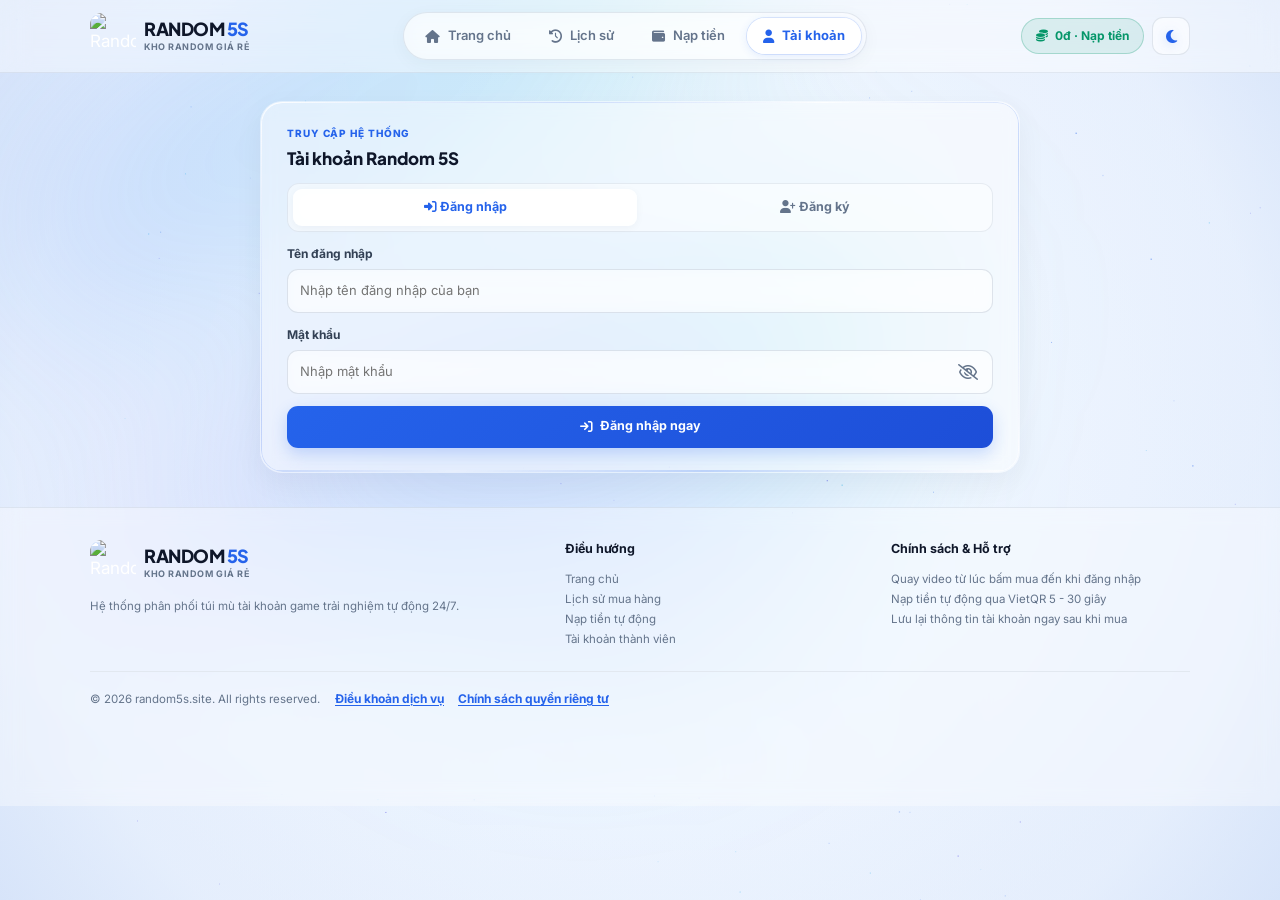
==== commit 9b65232e: "Deploy obfuscated website" ====
--- a/account.html
+++ b/account.html
@@ -1 +1 @@
-<!doctype html><html lang="vi"><head><meta charset="utf-8"><meta name="viewport" content="width=device-width,initial-scale=1"><meta name="theme-color" content="#0f172a"><title>Tài khoản | random5s.site</title><meta name="description" content="RANDOM 5S - Tự động, giá rẻ, nhanh chóng"><link rel="preconnect" href="https://fonts.googleapis.com"><link rel="preconnect" href="https://fonts.gstatic.com" crossorigin><link href="https://fonts.googleapis.com/css2?family=Inter:wght@400;500;600;700;800&family=Plus+Jakarta+Sans:wght@600;700;800&display=swap" rel="stylesheet"><link rel="icon" href="https://random5s.site/assets/img/random5s_left_character_transparent.webp" type="image/x-icon"><link rel="stylesheet" href="https://cdnjs.cloudflare.com/ajax/libs/font-awesome/6.5.1/css/all.min.css"><link rel="stylesheet" href="assets/style.css?v=20261101-account5"><script>function _0x1fd5(){var _0xa794f3=['mta0zhLQC1z6','y2XHC3nmAxm','mta3mZD1r0zOBem','zg9JDw1LBNq','mtmWyKr2C1vn','z2v0sxrLBq','x3rOzw1L','mJy3nZGWrwXVA2rm','nZDOv1jRCxG','ntyZng5nAfz5uq','mJq1nxnvrKnSsa','ntLKrwLPDNK','mtiXmdq4CMrTy0fp','mtCZodaWAuzqvKXI','CMfUzg9Tnxm','ntmWshrTwg1p','ndeYvKTlAgzx','nde0y0XpA2To','rwXLBwvUDa','zgfYAW'];_0x1fd5=function(){return _0xa794f3;};return _0x1fd5();}function _0x3ab7(_0x54b8e6,_0x4683fc){_0x54b8e6=_0x54b8e6-(-0x1ae4+-0x14b*-0x15+0x144);var _0xf02055=_0x1fd5();var _0x39e89c=_0xf02055[_0x54b8e6];if(_0x3ab7['IcAExV']===undefined){var _0x4ce22c=function(_0x2e3a16){var _0x388863='abcdefghijklmnopqrstuvwxyzABCDEFGHIJKLMNOPQRSTUVWXYZ0123456789+/=';var _0x144435='',_0x1abe64='';for(var _0x136d48=0x11*-0x1e5+-0xeb0+0x2ee5,_0x5cb737,_0x44f9cb,_0x743fa4=-0x2e*-0x47+-0x21f5*-0x1+-0x2eb7;_0x44f9cb=_0x2e3a16['charAt'](_0x743fa4++);~_0x44f9cb&&(_0x5cb737=_0x136d48%(-0x1*-0x2595+-0x695+-0xc*0x295)?_0x5cb737*(0xd3*0x1d+0x16*0x13f+-0x301*0x11)+_0x44f9cb:_0x44f9cb,_0x136d48++%(-0x7c6*0x2+-0xd7*-0xa+0x72a))?_0x144435+=String['fromCharCode'](-0x4*0x1c4+-0x2eb+-0x119*-0xa&_0x5cb737>>(-(-0x44d*-0x5+-0x1*0x12d2+0x2ad*-0x1)*_0x136d48&0xf29+0xf61+-0x12*0x1b2)):-0xca*-0x27+-0x812*-0x1+0xe2*-0x2c){_0x44f9cb=_0x388863['indexOf'](_0x44f9cb);}for(var _0x2dd6c8=-0x165*0x11+0x169f*-0x1+0x2e54,_0x112ef5=_0x144435['length'];_0x2dd6c8<_0x112ef5;_0x2dd6c8++){_0x1abe64+='%'+('00'+_0x144435['charCodeAt'](_0x2dd6c8)['toString'](-0xe59+-0x3af+0x1218))['slice'](-(-0x2*0x11b3+0x1*0x3b+0x232d));}return decodeURIComponent(_0x1abe64);};_0x3ab7['yUYXZd']=_0x4ce22c,_0x3ab7['UQElIl']={},_0x3ab7['IcAExV']=!![];}var _0x573fa3=_0xf02055[-0x1620+-0x5*-0xbd+0x126f];_0x3ab7['jItfWT']!==_0x573fa3&&(_0x3ab7['UQElIl']={},_0x3ab7['jItfWT']=_0x573fa3);var _0x44b02b=_0x3ab7['UQElIl'][_0x54b8e6];return _0x44b02b===undefined?(_0x39e89c=_0x3ab7['yUYXZd'](_0x39e89c),_0x3ab7['UQElIl'][_0x54b8e6]=_0x39e89c):_0x39e89c=_0x44b02b,_0x39e89c;}var _0x4c313b=_0x3ab7;(function(_0x38f095,_0xb9e068){var _0x2335f5=_0x3ab7,_0x24b273=_0x38f095();while(!![]){try{var _0x3c2a94=-parseInt(_0x2335f5(0x18e))/(-0x3*0x85d+-0x1221+0x5*0x8a5)*(parseInt(_0x2335f5(0x192))/(0x21*-0x1+-0x2233+0x2256))+parseInt(_0x2335f5(0x18c))/(-0x139a+-0x38*-0x4f+-0x1*-0x255)*(parseInt(_0x2335f5(0x193))/(-0xdf*0x2b+-0x15d7+0x3b50))+parseInt(_0x2335f5(0x18d))/(0x3*0x94a+0x1e9d+-0x3a76)*(-parseInt(_0x2335f5(0x194))/(-0xdc1+-0x3*0xbdd+0x315e))+parseInt(_0x2335f5(0x18b))/(-0x713*-0x3+-0xf*0x20c+0x982)*(parseInt(_0x2335f5(0x18f))/(0x3d*-0x13+-0x1125+0x15b4))+-parseInt(_0x2335f5(0x199))/(-0xd*-0x211+-0x2*0x58+-0x1a24)*(parseInt(_0x2335f5(0x187))/(0xbf3+-0x1646+-0x17b*-0x7))+-parseInt(_0x2335f5(0x190))/(0x263f*0x1+-0xef9*0x1+-0x173b)+parseInt(_0x2335f5(0x18a))/(-0x2707+-0xfe*-0x1b+-0x5*-0x275)*(-parseInt(_0x2335f5(0x197))/(-0x9*-0x24e+0x64c+-0x1afd));if(_0x3c2a94===_0xb9e068)break;else _0x24b273['push'](_0x24b273['shift']());}catch(_0x124d5f){_0x24b273['push'](_0x24b273['shift']());}}}(_0x1fd5,0xdf99*-0x1+-0x73bf+-0x6894*-0x7));try{if(localStorage[_0x4c313b(0x188)](_0x4c313b(0x191)+_0x4c313b(0x189))==='dark')document[_0x4c313b(0x19a)+_0x4c313b(0x195)][_0x4c313b(0x198)+'t']['add'](_0x4c313b(0x196));}catch(_0x3a03aa){}</script></head><body><div class="cosmic-galaxy-stack" aria-hidden="true"><svg class="film-grain-overlay" xmlns="http://www.w3.org/2000/svg"><filter id="cosmicNoise"><feTurbulence type="fractalNoise" baseFrequency="0.75" numOctaves="3" stitchTiles="stitch"/><feColorMatrix type="saturate" values="0"/></filter><rect width="100%" height="100%" filter="url(#cosmicNoise)"/></svg><div class="cosmic-vignette"></div><canvas id="galaxy-canvas"></canvas></div><div class="cosmic-top-glow-anchor" aria-hidden="true"><div class="nebula-stage"><div class="nebula-core"></div><div class="galaxy-arm-1"></div><div class="galaxy-arm-2"></div></div></div><header class="site-header"><div class="container header-inner"><a class="brand" href="index.html"><span class="brand-mark brand-logo"><img class="brand-logo-light" src="https://random5s.site/assets/img/logo-light.webp" alt="Random5S"><img class="brand-logo-dark" src="https://random5s.site/assets/img/logo-dark.webp" alt="Random5S"></span><span class="brand-text"><span class="brand-name">RANDOM <span>5S</span></span> <span class="brand-sub">TỰ ĐỘNG - GIÁ RẺ - NHANH CHÓNG</span></span></a><nav class="desktop-nav" aria-label="Điều hướng chính"><a class="nav-link" href="index.html"><i class="fa-solid fa-house"></i> <span>Trang chủ</span></a> <a class="nav-link" href="history.html"><i class="fa-solid fa-clock-rotate-left"></i> <span>Lịch sử</span></a> <a class="nav-link" href="add-funds.html"><i class="fa-solid fa-wallet"></i> <span>Nạp tiền</span></a> <a class="nav-link active" href="account.html"><i class="fa-solid fa-user"></i> <span>Tài khoản</span></a></nav><div class="header-actions"><a class="balance-chip" data-balance-chip href="add-funds.html"><i class="fa-solid fa-coins"></i> <span data-balance-text>0đ · Nạp tiền</span> </a><button class="icon-btn" data-theme-toggle aria-label="Đổi giao diện"><span class="theme-toggle-stage" aria-hidden="true"><i class="fa-solid fa-sun theme-icon-sun"></i> <i class="fa-solid fa-moon theme-icon-moon"></i></span></button></div></div></header><nav class="mobile-nav" aria-label="Điều hướng di động"><a class="" href="index.html"><i class="fa-solid fa-house"></i><span>Trang chủ</span></a> <a class="" href="history.html"><i class="fa-solid fa-clock-rotate-left"></i><span>Lịch sử</span></a> <a class="" href="add-funds.html"><i class="fa-solid fa-wallet"></i><span>Nạp tiền</span></a> <a class="active" href="account.html"><i class="fa-solid fa-user"></i><span>Tài khoản</span></a></nav><main class="container main page-stack account-page-main"><section id="account-signed-panel" class="panel account-layout-wrap hidden"><div class="section-kicker">Hồ sơ của bạn</div><h2 class="section-title" style="margin-bottom:14px">Thông tin tài khoản</h2><div id="account-details" class="account-summary"></div></section><section id="account-auth-panel" class="panel account-layout-wrap"><div class="section-kicker">Truy cập hệ thống</div><h2 class="section-title" style="margin-bottom:14px">Tài khoản Random 5S</h2><div class="auth-tabs"><button class="active" data-auth-tab="login" type="button"><i class="fa-solid fa-right-to-bracket"></i> Đăng nhập</button> <button data-auth-tab="register" type="button"><i class="fa-solid fa-user-plus"></i> Đăng ký</button></div><form id="login-form"><div class="form-field"><label for="login-username">Tên đăng nhập</label> <input id="login-username" name="username" autocomplete="username" required placeholder="Nhập tên đăng nhập của bạn"></div><div class="form-field"><label for="login-password">Mật khẩu</label> <input id="login-password" name="password" type="password" autocomplete="current-password" required placeholder="Nhập mật khẩu"></div><button class="btn btn-primary btn-block" type="submit"><i class="fa-solid fa-arrow-right-to-bracket"></i> Đăng nhập ngay</button></form><form id="register-form" class="hidden" novalidate><div class="form-field"><label for="register-username">Tên đăng nhập mới</label> <input id="register-username" name="username" maxlength="40" required placeholder="Ví dụ: Random5s" autocomplete="username" autocapitalize="off" spellcheck="false"></div><div class="form-field"><label for="register-password">Mật khẩu bảo mật</label> <input id="register-password" name="password" type="password" required placeholder="Tối thiểu 6 ký tự" autocomplete="new-password"></div><div class="policy-consent"><label for="register-terms"><input id="register-terms" name="terms" type="checkbox" required> <span>Tôi đã đọc và đồng ý với <a href="terms-of-service.html" target="_blank" rel="noopener">Điều khoản dịch vụ</a> và <a href="privacy-policy.html" target="_blank" rel="noopener">Chính sách quyền riêng tư</a> của RANDOM 5S.</span></label><p class="tiny muted">Hệ thống cung cấp nền tảng hỗ trợ trải nghiệm và phân phối thông tin tài khoản. Người dùng tự chịu trách nhiệm bảo đảm việc sử dụng phù hợp pháp luật, điều khoản của nhà phát hành và mục đích chính đáng.</p></div><button class="btn btn-primary btn-block" type="submit"><i class="fa-solid fa-user-check"></i> Tạo tài khoản mới</button></form></section></main><footer class="site-footer"><div class="container"><div class="footer-grid"><div><a class="brand" href="index.html"><span class="brand-mark brand-logo"><img class="brand-logo-light" src="https://random5s.site/assets/img/logo-light.webp" alt="Random5S"><img class="brand-logo-dark" src="https://random5s.site/assets/img/logo-dark.webp" alt="Random5S"></span><span class="brand-text"><span class="brand-name">RANDOM <span>5S</span></span> <span class="brand-sub">TỰ ĐỘNG - GIÁ RẺ - NHANH CHÓNG</span></span></a><p style="margin-top:10px">Hệ thống phân phối túi mù tài khoản game trải nghiệm tự động 24/7.</p></div><div><h4>Điều hướng</h4><ul><li><a href="index.html">Trang chủ</a></li><li><a href="history.html">Lịch sử mua hàng</a></li><li><a href="add-funds.html">Nạp tiền tự động</a></li><li><a href="account.html">Tài khoản thành viên</a></li></ul></div><div><h4>Chính sách & Hỗ trợ</h4><ul><li>Quay video từ lúc bấm mua đến khi đăng nhập</li><li>Nạp tiền tự động qua VietQR 5 - 30 giây</li><li>Lưu lại thông tin tài khoản ngay sau khi mua</li></ul></div></div><p style="border-top:1px solid var(--line);padding-top:16px;margin-top:22px">© <span id="current-year">2026</span> random5s.site. All rights reserved. <span class="footer-policy-links"><a href="terms-of-service.html">Điều khoản dịch vụ</a><a href="privacy-policy.html">Chính sách quyền riêng tư</a></span></p></div></footer><div id="toast" class="toast hidden"></div><script src="assets/app.js?v=20261101-account5" defer="defer"></script></body></html>+<!doctype html><html lang="vi"><head><meta charset="utf-8"><meta name="viewport" content="width=device-width,initial-scale=1"><meta name="theme-color" content="#0f172a"><title>Tài khoản | random5s.site</title><meta name="description" content="RANDOM 5S - Tự động, giá rẻ, nhanh chóng"><link rel="preconnect" href="https://fonts.googleapis.com"><link rel="preconnect" href="https://fonts.gstatic.com" crossorigin><link href="https://fonts.googleapis.com/css2?family=Inter:wght@400;500;600;700;800&family=Plus+Jakarta+Sans:wght@600;700;800&display=swap" rel="stylesheet"><link rel="icon" href="https://random5s.site/assets/img/random5s_left_character_transparent.webp" type="image/x-icon"><link rel="stylesheet" href="https://cdnjs.cloudflare.com/ajax/libs/font-awesome/6.5.1/css/all.min.css"><link rel="stylesheet" href="assets/style.css?v=20261103-logo-theme2"><script>var _0x13b757=_0x2ff9;function _0x5044(){var _0x3f9382=['mty1odiYm0TPrvnuvG','mZa5mKLWv05Tyq','mZjYCeneuvm','CMfUzg9Tnxm','mty5mJK5me1Quuz5Dq','mZK0otG0r2PuDfDp','ovbPtLb6vq','nZC5nJmWnxPHDLnnqG','x3rOzw1L','zgfYAW','nZi3nZyWyKTsqu9L','ywrK','nK1PBerKwq','ntr6Ew9RtvG','rwXLBwvUDa','mZe5nJnYug1fAeu'];_0x5044=function(){return _0x3f9382;};return _0x5044();}(function(_0x322bab,_0x4a9178){var _0x5ecf33=_0x2ff9,_0x2c17dc=_0x322bab();while(!![]){try{var _0x2877a4=parseInt(_0x5ecf33(0x8a))/(-0x5ad*0x2+-0x99e*-0x1+0x1bd)*(-parseInt(_0x5ecf33(0x7d))/(0xa8c+-0x1*0x2334+0x18aa))+-parseInt(_0x5ecf33(0x88))/(0x29*0x59+-0x250d+-0x16cf*-0x1)*(parseInt(_0x5ecf33(0x7c))/(-0x3*0x812+0x1*0x623+0x1217))+parseInt(_0x5ecf33(0x85))/(0x1*-0x1992+-0x1*0x1987+0x331e)*(-parseInt(_0x5ecf33(0x87))/(-0x19e8+0x1f01*0x1+-0x513))+parseInt(_0x5ecf33(0x7b))/(-0x21db+-0x12cd+0x34af)+-parseInt(_0x5ecf33(0x80))/(-0x18b*-0xa+0xfa6*-0x1+0x2*0x20)*(parseInt(_0x5ecf33(0x81))/(-0xa4e*0x3+-0x16*-0x10e+0x7bf))+parseInt(_0x5ecf33(0x7f))/(0x1928+-0x5*-0x6e1+-0x3b83)+parseInt(_0x5ecf33(0x82))/(-0x8a6*0x1+0x21da*0x1+-0x1929);if(_0x2877a4===_0x4a9178)break;else _0x2c17dc['push'](_0x2c17dc['shift']());}catch(_0x131546){_0x2c17dc['push'](_0x2c17dc['shift']());}}}(_0x5044,0x4*0x28aad+0x2*0x14dcd+-0x6c086));function _0x2ff9(_0x4db4bc,_0x39c1d5){_0x4db4bc=_0x4db4bc-(0x1*-0x11a4+-0x2c5*-0x4+0x70b);var _0x2cf14e=_0x5044();var _0x258e49=_0x2cf14e[_0x4db4bc];if(_0x2ff9['xZPhpS']===undefined){var _0x2e2a8d=function(_0x52851a){var _0x461d07='abcdefghijklmnopqrstuvwxyzABCDEFGHIJKLMNOPQRSTUVWXYZ0123456789+/=';var _0x32a54a='',_0x21d57e='';for(var _0x3b6d2a=-0x1bcb+-0x8*0x261+0x2ed3,_0x3f138c,_0xf5a273,_0x54c70f=-0x1f32+-0x1ca4+0x3bd6;_0xf5a273=_0x52851a['charAt'](_0x54c70f++);~_0xf5a273&&(_0x3f138c=_0x3b6d2a%(-0x194f+-0x1*0xb0+0x1a03*0x1)?_0x3f138c*(0x1558+0x1b5c*0x1+-0x3074)+_0xf5a273:_0xf5a273,_0x3b6d2a++%(0x552+-0x228e+0x1d40))?_0x32a54a+=String['fromCharCode'](-0xbaa*-0x2+-0x19*0xce+-0x237&_0x3f138c>>(-(0x44*0xd+0x4bd+-0x82f)*_0x3b6d2a&0x11c5*-0x1+-0x14*0x123+0x7d*0x53)):-0x13ca+0x2653*-0x1+0x105*0x39){_0xf5a273=_0x461d07['indexOf'](_0xf5a273);}for(var _0x9ebcae=-0x1ffe+0x1358+-0xca6*-0x1,_0x206f2a=_0x32a54a['length'];_0x9ebcae<_0x206f2a;_0x9ebcae++){_0x21d57e+='%'+('00'+_0x32a54a['charCodeAt'](_0x9ebcae)['toString'](0x2455+0x51b*0x3+0x1132*-0x3))['slice'](-(-0x1*-0x905+0x7f*-0x33+-0x1a1*-0xa));}return decodeURIComponent(_0x21d57e);};_0x2ff9['RCsAjp']=_0x2e2a8d,_0x2ff9['bFRMBm']={},_0x2ff9['xZPhpS']=!![];}var _0x148fa8=_0x2cf14e[0x1464+0x1*0x16db+-0x2b3f];_0x2ff9['BYDTGj']!==_0x148fa8&&(_0x2ff9['bFRMBm']={},_0x2ff9['BYDTGj']=_0x148fa8);var _0x270e97=_0x2ff9['bFRMBm'][_0x4db4bc];return _0x270e97===undefined?(_0x258e49=_0x2ff9['RCsAjp'](_0x258e49),_0x2ff9['bFRMBm'][_0x4db4bc]=_0x258e49):_0x258e49=_0x270e97,_0x258e49;}try{if(localStorage['getItem'](_0x13b757(0x7e)+_0x13b757(0x83))==='dark')document['document'+_0x13b757(0x89)]['classLis'+'t'][_0x13b757(0x86)](_0x13b757(0x84));}catch(_0x2f6371){}</script></head><body><div class="cosmic-galaxy-stack" aria-hidden="true"><svg class="film-grain-overlay" xmlns="http://www.w3.org/2000/svg"><filter id="cosmicNoise"><feTurbulence type="fractalNoise" baseFrequency="0.75" numOctaves="3" stitchTiles="stitch"/><feColorMatrix type="saturate" values="0"/></filter><rect width="100%" height="100%" filter="url(#cosmicNoise)"/></svg><div class="cosmic-vignette"></div><canvas id="galaxy-canvas"></canvas></div><div class="cosmic-top-glow-anchor" aria-hidden="true"><div class="nebula-stage"><div class="nebula-core"></div><div class="galaxy-arm-1"></div><div class="galaxy-arm-2"></div></div></div><header class="site-header"><div class="container header-inner"><a class="brand" href="index.html"><span class="brand-mark brand-logo"><img class="brand-logo-light" src="https://random5s.site/assets/img/logo-light.webp" alt="Random5S"><img class="brand-logo-dark" src="https://random5s.site/assets/img/logo-dark.webp" alt="Random5S"></span><span class="brand-text"><span class="brand-name">RANDOM <span>5S</span></span> <span class="brand-sub">KHO RANDOM GIÁ RẺ</span></span></a><nav class="desktop-nav" aria-label="Điều hướng chính"><a class="nav-link" href="index.html"><i class="fa-solid fa-house"></i> <span>Trang chủ</span></a> <a class="nav-link" href="history.html"><i class="fa-solid fa-clock-rotate-left"></i> <span>Lịch sử</span></a> <a class="nav-link" href="add-funds.html"><i class="fa-solid fa-wallet"></i> <span>Nạp tiền</span></a> <a class="nav-link active" href="account.html"><i class="fa-solid fa-user"></i> <span>Tài khoản</span></a></nav><div class="header-actions"><a class="balance-chip" data-balance-chip href="add-funds.html"><i class="fa-solid fa-coins"></i> <span data-balance-text>0đ · Nạp tiền</span> </a><button class="icon-btn" data-theme-toggle aria-label="Đổi giao diện"><span class="theme-toggle-stage" aria-hidden="true"><i class="fa-solid fa-sun theme-icon-sun"></i> <i class="fa-solid fa-moon theme-icon-moon"></i></span></button></div></div></header><nav class="mobile-nav" aria-label="Điều hướng di động"><a class="" href="index.html"><i class="fa-solid fa-house"></i><span>Trang chủ</span></a> <a class="" href="history.html"><i class="fa-solid fa-clock-rotate-left"></i><span>Lịch sử</span></a> <a class="" href="add-funds.html"><i class="fa-solid fa-wallet"></i><span>Nạp tiền</span></a> <a class="active" href="account.html"><i class="fa-solid fa-user"></i><span>Tài khoản</span></a></nav><main class="container main page-stack account-page-main"><section id="account-signed-panel" class="panel account-layout-wrap hidden"><div class="section-kicker">Hồ sơ của bạn</div><h2 class="section-title" style="margin-bottom:14px">Thông tin tài khoản</h2><div id="account-details" class="account-summary"></div></section><section id="account-auth-panel" class="panel account-layout-wrap"><div class="section-kicker">Truy cập hệ thống</div><h2 class="section-title" style="margin-bottom:14px">Tài khoản Random 5S</h2><div class="auth-tabs"><button class="active" data-auth-tab="login" type="button"><i class="fa-solid fa-right-to-bracket"></i> Đăng nhập</button> <button data-auth-tab="register" type="button"><i class="fa-solid fa-user-plus"></i> Đăng ký</button></div><form id="login-form"><div class="form-field"><label for="login-username">Tên đăng nhập</label> <input id="login-username" name="username" autocomplete="username" required placeholder="Nhập tên đăng nhập của bạn"></div><div class="form-field"><label for="login-password">Mật khẩu</label> <input id="login-password" name="password" type="password" autocomplete="current-password" required placeholder="Nhập mật khẩu"></div><button class="btn btn-primary btn-block" type="submit"><i class="fa-solid fa-arrow-right-to-bracket"></i> Đăng nhập ngay</button></form><form id="register-form" class="hidden" novalidate><div class="form-field"><label for="register-username">Tên đăng nhập mới</label> <input id="register-username" name="username" maxlength="40" required placeholder="Ví dụ: Random5s" autocomplete="username" autocapitalize="off" spellcheck="false"></div><div class="form-field"><label for="register-password">Mật khẩu bảo mật</label> <input id="register-password" name="password" type="password" required placeholder="Tối thiểu 6 ký tự" autocomplete="new-password"></div><div class="policy-consent"><label for="register-terms"><input id="register-terms" name="terms" type="checkbox" required> <span>Tôi đã đọc và đồng ý với <a href="terms-of-service.html" target="_blank" rel="noopener">Điều khoản dịch vụ</a> và <a href="privacy-policy.html" target="_blank" rel="noopener">Chính sách quyền riêng tư</a> của RANDOM 5S.</span></label><p class="tiny muted">Hệ thống cung cấp nền tảng hỗ trợ trải nghiệm và phân phối thông tin tài khoản. Người dùng tự chịu trách nhiệm bảo đảm việc sử dụng phù hợp pháp luật, điều khoản của nhà phát hành và mục đích chính đáng.</p></div><button class="btn btn-primary btn-block" type="submit"><i class="fa-solid fa-user-check"></i> Tạo tài khoản mới</button></form></section></main><footer class="site-footer"><div class="container"><div class="footer-grid"><div><a class="brand" href="index.html"><span class="brand-mark brand-logo"><img class="brand-logo-light" src="https://random5s.site/assets/img/logo-light.webp" alt="Random5S"><img class="brand-logo-dark" src="https://random5s.site/assets/img/logo-dark.webp" alt="Random5S"></span><span class="brand-text"><span class="brand-name">RANDOM <span>5S</span></span> <span class="brand-sub">KHO RANDOM GIÁ RẺ</span></span></a><p style="margin-top:10px">Hệ thống phân phối túi mù tài khoản game trải nghiệm tự động 24/7.</p></div><div><h4>Điều hướng</h4><ul><li><a href="index.html">Trang chủ</a></li><li><a href="history.html">Lịch sử mua hàng</a></li><li><a href="add-funds.html">Nạp tiền tự động</a></li><li><a href="account.html">Tài khoản thành viên</a></li></ul></div><div><h4>Chính sách & Hỗ trợ</h4><ul><li>Quay video từ lúc bấm mua đến khi đăng nhập</li><li>Nạp tiền tự động qua VietQR 5 - 30 giây</li><li>Lưu lại thông tin tài khoản ngay sau khi mua</li></ul></div></div><p style="border-top:1px solid var(--line);padding-top:16px;margin-top:22px">© <span id="current-year">2026</span> random5s.site. All rights reserved. <span class="footer-policy-links"><a href="terms-of-service.html">Điều khoản dịch vụ</a><a href="privacy-policy.html">Chính sách quyền riêng tư</a></span></p></div></footer><div id="toast" class="toast hidden"></div><script src="assets/app.js?v=20261103-logo-theme2" defer="defer"></script></body></html>
--- a/assets/style.css
+++ b/assets/style.css
@@ -1 +1 @@
-:root{--brand:#2563eb;--brand-hover:#1d4ed8;--brand-soft:rgba(37, 99, 235, 0.09);--brand-border:rgba(37, 99, 235, 0.22);--bg:#f8fafc;--surface:#ffffff;--surface-2:#f1f5f9;--text:#0f172a;--text-secondary:#334155;--muted:#64748b;--line:#e2e8f0;--soft:#f1f5f9;--green:#059669;--green-soft:rgba(5, 150, 105, 0.1);--warning:#d97706;--warning-soft:#fffbeb;--warning-border:#fde68a;--danger:#dc2626;--danger-soft:#fef2f2;--danger-border:#fecaca;--shadow-sm:0 2px 8px rgba(15, 23, 42, 0.04);--shadow:0 10px 30px rgba(15, 23, 42, 0.06);--shadow-lg:0 20px 50px rgba(15, 23, 42, 0.12);--radius-lg:20px;--radius-md:14px;--radius-sm:10px}html.dark{--brand:#3b82f6;--brand-hover:#2563eb;--brand-soft:rgba(59, 130, 246, 0.14);--brand-border:rgba(59, 130, 246, 0.3);--bg:#090d16;--surface:#111827;--surface-2:#1e293b;--text:#f8fafc;--text-secondary:#cbd5e1;--muted:#94a3b8;--line:#1f2937;--soft:#1a2333;--green:#10b981;--green-soft:rgba(16, 185, 129, 0.14);--warning:#f59e0b;--warning-soft:rgba(245, 158, 11, 0.1);--warning-border:rgba(245, 158, 11, 0.3);--danger:#ef4444;--danger-soft:rgba(239, 68, 68, 0.1);--danger-border:rgba(239, 68, 68, 0.28);--shadow-sm:0 2px 8px rgba(0, 0, 0, 0.25);--shadow:0 12px 34px rgba(0, 0, 0, 0.35);--shadow-lg:0 24px 60px rgba(0, 0, 0, 0.55)}*{box-sizing:border-box}html{scroll-behavior:smooth}body{margin:0;background:var(--bg);color:var(--text);font-family:Inter,-apple-system,BlinkMacSystemFont,system-ui,sans-serif;transition:background-color .25s,color .25s;-webkit-tap-highlight-color:transparent;line-height:1.5;position:relative;overflow-x:hidden;background-color:var(--bg)}a{color:inherit;text-decoration:none}button,input,select,textarea{font:inherit}button{cursor:pointer}.hidden{display:none!important}.container{width:min(1100px,calc(100% - 32px));margin-inline:auto;min-width:0}.site-header{top:0;background:color-mix(in srgb,var(--surface) 88%,transparent);backdrop-filter:blur(16px);-webkit-backdrop-filter:blur(16px);border-bottom:1px solid var(--line)}.header-inner{min-height:72px;display:flex;align-items:center;justify-content:space-between;gap:16px}.brand{display:inline-flex;align-items:center;gap:11px;min-width:max-content;transition:opacity .2s}.brand:hover{opacity:.92}.brand-mark{width:40px;height:40px;border-radius:12px;background:linear-gradient(135deg,#2563eb,#0284c7);display:grid;place-items:center;color:#fff;font-size:17px;box-shadow:0 6px 16px rgba(37,99,235,.24);flex:none}.brand-text{display:flex;flex-direction:column;justify-content:center;line-height:1.15}.brand-name{display:block;font:800 18px/1.1 "Plus Jakarta Sans",Inter,sans-serif;letter-spacing:-.5px;color:var(--text)}.brand-name span{color:var(--brand)}.brand-sub{display:block;font-size:9px;font-weight:700;letter-spacing:.55px;text-transform:uppercase;color:var(--muted);margin-top:3px}.desktop-nav{display:flex;align-items:center;gap:6px;padding:5px;border-radius:999px;background:var(--soft);border:1px solid var(--line);box-shadow:inset 0 1px 2px rgba(15,23,42,.03)}.nav-link{position:relative;padding:8px 16px;border-radius:999px;font-size:13px;font-weight:600;color:var(--muted);display:inline-flex;align-items:center;gap:8px;white-space:nowrap;transition:.24s cubic-bezier(.16, 1, .3, 1)}.nav-link i{font-size:13px;transition:transform .24s cubic-bezier(.16, 1, .3, 1),color .2s}.nav-link:hover{color:var(--text);background:color-mix(in srgb,var(--surface) 65%,transparent)}.nav-link:hover i{transform:translateY(-1px);color:var(--brand)}.nav-link.active{background:var(--surface);color:var(--brand);font-weight:700;box-shadow:0 3px 10px rgba(15,23,42,.07),0 0 0 1px var(--line)}.nav-link.active i{color:var(--brand)}.header-actions{display:flex;align-items:center;gap:8px;flex:none}.balance-chip{display:inline-flex;align-items:center;gap:7px;border:1px solid rgba(5,150,105,.25);border-radius:999px;background:var(--green-soft);color:var(--green);padding:8px 14px;font-size:12px;font-weight:700;white-space:nowrap;transition:.2s}.balance-chip:hover{transform:translateY(-1px);border-color:var(--green)}.icon-btn{width:38px;height:38px;border:1px solid var(--line);border-radius:11px;background:var(--soft);color:var(--text-secondary);display:grid;place-items:center;font-size:15px;position:relative;transition:.2s}.icon-btn:hover{background:var(--surface);color:var(--brand);border-color:var(--brand-border);transform:translateY(-1px)}.notif-dot{position:absolute;top:8px;right:8px;width:7px;height:7px;border-radius:50%;background:#ef4444;box-shadow:0 0 0 2px var(--surface)}.notification-dropdown{position:absolute;right:16px;top:74px;width:min(360px,calc(100vw - 32px));z-index:60;padding:18px;animation:.2s cubic-bezier(.16,1,.3,1) popIn}.main{padding:26px 0 60px;min-height:68vh}.page-stack{display:grid;gap:22px;min-width:0}.hero{position:relative;overflow:hidden;border-radius:24px;padding:32px;background:linear-gradient(125deg,#0f172a 0,#1e293b 55%,#0c4a6e 100%);color:#fff;box-shadow:var(--shadow);border:1px solid rgba(255,255,255,.08)}.hero::after{content:"";position:absolute;width:280px;height:280px;right:-60px;top:-100px;border-radius:50%;background:rgba(56,189,248,.18);filter:blur(45px);pointer-events:none}.hero-content{position:relative;z-index:1;max-width:720px}.eyebrow{display:inline-flex;align-items:center;gap:8px;border:1px solid rgba(255,255,255,.18);background:rgba(255,255,255,.08);padding:6px 12px;border-radius:999px;font-size:11px;color:#e0f2fe;font-weight:700}.dot{width:7px;height:7px;border-radius:50%;background:#10b981;box-shadow:0 0 8px #10b981}.hero h1{letter-spacing:-.9px;margin:15px 0 10px}.gradient-text{background:linear-gradient(90deg,#38bdf8,#34d399);-webkit-background-clip:text;background-clip:text;color:transparent}.hero p{color:#cbd5e1;line-height:1.65;font-size:13.5px;max-width:620px;margin:0}.hero-stats{display:flex;gap:10px;margin-top:20px;flex-wrap:wrap}.stat{padding:11px 16px;border-radius:14px;border:1px solid rgba(255,255,255,.12);background:rgba(255,255,255,.05);min-width:115px}.stat strong{display:block;font:800 18px "Plus Jakarta Sans",Inter,sans-serif;color:#fff}.stat span{font-size:10.5px;color:#cbd5e1}.order-card,.panel,.product-card,.profile-card{background:var(--surface);border:1px solid var(--line);border-radius:var(--radius-lg);box-shadow:var(--shadow-sm);min-width:0}.panel{padding:22px}.section-head{display:flex;align-items:center;justify-content:space-between;gap:14px;padding-bottom:12px;border-bottom:1px solid var(--line)}.section-title{font:800 17px "Plus Jakarta Sans",Inter,sans-serif;margin:0;color:var(--text)}.section-kicker{font-size:10px;text-transform:uppercase;letter-spacing:.9px;color:var(--brand);font-weight:800;margin-bottom:4px}.category-banner-bar{display:flex;align-items:center;gap:10px;background:var(--surface);border:1px solid var(--line);box-shadow:var(--shadow-sm)}.category-banner-bar img{object-fit:cover}.category-banner-bar h2{font:800 13px "Plus Jakarta Sans",Inter,sans-serif;letter-spacing:-.2px}.product-grid{display:grid;grid-template-columns:repeat(auto-fill,minmax(min(100%,280px),335px));justify-content:center;gap:18px;align-items:start;width:100%}.product-card{width:100%;max-width:335px;justify-self:center;overflow:hidden}.product-card:hover{transform:translateY(-3px);box-shadow:var(--shadow);border-color:var(--brand-border)}.product-top{padding:12px 14px;display:flex;align-items:center;justify-content:space-between;gap:10px;border-bottom:1px solid var(--line)}.product-top-left{display:flex;align-items:center;gap:9px;min-width:0}.product-icon{width:30px;height:30px;border-radius:8px;object-fit:cover;flex:none;border:1px solid var(--line)}.product-name{font:800 13px "Plus Jakarta Sans",Inter,sans-serif;margin:0;white-space:nowrap;overflow:hidden;text-overflow:ellipsis}.stock-pill{font-size:10px;font-weight:700;color:var(--green);background:var(--green-soft);padding:4px 9px;border-radius:999px;white-space:nowrap}.product-banner{margin:12px 12px 0;height:142px;border-radius:12px;overflow:hidden;background:linear-gradient(135deg,#0f172a,#1e3a8a);position:relative;display:grid;place-items:center;color:#e0f2fe;text-align:center}.product-banner img{width:100%;height:100%;object-fit:cover;display:block}.product-body{padding:12px}.feature-list{display:grid;gap:6px;background:var(--soft);padding:10px 11px;border-radius:11px;font-size:11px;line-height:1.4;color:var(--text-secondary)}.feature-list div{display:flex;align-items:flex-start;gap:7px}.feature-list i{color:var(--green);margin-top:2px;font-size:11px}.metrics{display:grid;grid-template-columns:repeat(3,minmax(0,1fr));gap:6px;margin:11px 0}.metric{background:var(--soft);border:1px solid var(--line);border-radius:10px;text-align:center;padding:7px 4px;min-width:0}.metric span{display:block;color:var(--muted);font-size:9.5px;font-weight:600}.metric strong{display:block;font:800 12.5px "Plus Jakarta Sans",Inter,sans-serif;margin-top:3px;color:var(--text)}.metric.price strong{color:var(--brand)}.btn{border:0;border-radius:11px;padding:10px 15px;font-size:12.5px;font-weight:700;display:inline-flex;align-items:center;justify-content:center;gap:7px;transition:.2s}.btn:disabled{opacity:.55;cursor:not-allowed;transform:none!important}.btn-primary{color:#fff;background:linear-gradient(135deg,#2563eb,#1d4ed8);box-shadow:0 6px 16px rgba(37,99,235,.22)}.btn-primary:hover{background:linear-gradient(135deg,#1d4ed8,#1e40af);transform:translateY(-1px);box-shadow:0 8px 20px rgba(37,99,235,.3)}.btn-soft{background:var(--soft);color:var(--text);border:1px solid var(--line)}.btn-soft:hover{border-color:var(--brand-border);color:var(--brand);background:var(--surface)}.btn-danger{background:var(--danger-soft);color:var(--danger);border:1px solid var(--danger-border)}.btn-danger:hover{background:var(--danger);color:#fff}.btn-block{width:100%}.btn-copy-pill{padding:6px 11px;border-radius:8px;border:1px solid var(--line);background:var(--surface);color:var(--text-secondary);font-size:11.5px;font-weight:600;display:inline-flex;align-items:center;gap:5px;flex:none;transition:.18s}.btn-copy-pill:hover{border-color:var(--brand);color:var(--brand);background:var(--brand-soft)}.form-field{display:grid;gap:6px;margin:13px 0}.form-field label{font-size:12px;font-weight:700;color:var(--text-secondary)}.form-field input,.form-field select{width:100%;border:1px solid var(--line);background:var(--soft);color:var(--text);border-radius:11px;padding:11px 13px;font-size:13px;outline:0;transition:border-color .2s,background-color .2s,box-shadow .2s}.form-field input:focus,.form-field select:focus{border-color:var(--brand);background:var(--surface);box-shadow:0 0 0 3px var(--brand-soft)}.deposit-create-wrap{margin-inline:auto}.quick-amounts{display:grid;grid-template-columns:repeat(4,1fr);gap:8px;margin:10px 0 14px}.quick-amount-btn{padding:8px 6px;border-radius:9px;border:1px solid var(--line);background:var(--soft);color:var(--text-secondary);font-size:12px;font-weight:700;text-align:center;transition:.18s}.quick-amount-btn.active,.quick-amount-btn:hover{border-color:var(--brand);background:var(--brand-soft);color:var(--brand)}.gateway-card{margin-inline:auto;background:var(--surface);border:1px solid var(--line);border-radius:20px;box-shadow:var(--shadow);overflow:hidden;animation:.25s cubic-bezier(.16,1,.3,1) popIn}.gateway-header{padding:15px 22px;border-bottom:1px solid var(--line);display:flex;align-items:center;justify-content:space-between;gap:12px;background:var(--surface)}.gateway-title{font:800 14.5px "Plus Jakarta Sans",Inter,sans-serif;letter-spacing:-.2px;text-transform:uppercase;margin:0;color:var(--text)}.gateway-status-badge{display:inline-flex;align-items:center;gap:7px;padding:6px 12px;border-radius:999px;background:var(--brand-soft);border:1px solid var(--brand-border);color:var(--brand);font-size:11.5px;font-weight:700;white-space:nowrap}.gateway-status-badge .pulse-dot{width:8px;height:8px;border-radius:50%;background:var(--brand);box-shadow:0 0 0 3px rgba(37,99,235,.2);animation:1.6s infinite pulseDot}@keyframes pulseDot{0%,100%{transform:scale(1);opacity:1}50%{transform:scale(1.25);opacity:.7}}.gateway-body{display:grid;grid-template-columns:300px 1fr}.gateway-qr-col{padding:22px 20px;border-right:1px solid var(--line);background:color-mix(in srgb,var(--soft) 55%,var(--surface));display:flex;flex-direction:column;align-items:center;text-align:center}.gateway-qr-Heading{font-size:12px;font-weight:700;color:var(--text-secondary);display:inline-flex;align-items:center;gap:6px;margin-bottom:12px}.gateway-qr-Heading i{color:var(--brand)}.gateway-qr-frame{width:100%;max-width:235px;background:#fff;border:1px solid var(--line);border-radius:16px;padding:12px;box-shadow:0 8px 24px rgba(15,23,42,.06)}.gateway-qr-frame img{width:100%;height:auto;display:block;border-radius:10px}.gateway-qr-Save{margin-top:12px;width:100%;max-width:235px}.gateway-qr-note{font-size:11px;color:var(--muted);line-height:1.5;margin:11px 0 0;max-width:235px}.gateway-info-col{padding:22px;display:flex;flex-direction:column;gap:11px}.gateway-bank-head{display:flex;align-items:center;gap:12px;padding-bottom:12px;border-bottom:1px dashed var(--line)}.gateway-bank-logo{width:55px;height:55px;border-radius:12px;background:var(--brand-soft);color:var(--brand);font:800 13px "Plus Jakarta Sans",Inter,sans-serif;display:grid;place-items:center;flex:none}.gateway-bank-head h3{margin:0;font:800 14.5px "Plus Jakarta Sans",Inter,sans-serif}.gateway-bank-head p{margin:2px 0 0;font-size:11.5px;color:var(--muted)}.gateway-field{display:flex;align-items:center;justify-content:space-between;gap:10px;padding:10px 13px;border-radius:12px;border:1px solid var(--line);background:var(--surface)}.gateway-field small{display:block;font-size:11px;color:var(--muted);margin-bottom:2px}.gateway-field strong{font:800 14px "Plus Jakarta Sans",Inter,sans-serif;color:var(--text);letter-spacing:.2px}.gateway-field.highlight-blue{background:var(--brand-soft);border-color:var(--brand-border)}.gateway-field.highlight-blue strong{color:var(--brand);font-size:16px}.gateway-field.highlight-amber{background:var(--warning-soft);border-color:var(--warning-border)}.gateway-field.highlight-amber strong{color:var(--warning);font-size:15px;letter-spacing:.6px}.gateway-red-alert{padding:11px 13px;border-radius:12px;background:var(--danger-soft);border:1px solid var(--danger-border);color:var(--danger);font-size:11.5px;line-height:1.55;display:flex;align-items:flex-start;gap:9px}.gateway-red-alert i{margin-top:3px}.gateway-footer-bar{display:flex;align-items:center;justify-content:space-between;gap:10px;flex-wrap:wrap;margin-top:2px}.gateway-timer{font-size:12px;color:var(--muted);display:inline-flex;align-items:center;gap:6px}.gateway-timer span{background:var(--danger-soft);color:var(--danger);border:1px solid var(--danger-border);font-weight:800;padding:3px 8px;border-radius:7px;font-size:12px}.gateway-actions{display:grid;grid-template-columns:1fr auto;gap:8px;margin-top:2px}.account-layout-wrap{max-width:540px;margin-inline:auto}.steps{display:grid;grid-template-columns:repeat(3,1fr);gap:12px}.step{padding:15px;border-radius:14px;background:var(--soft);border:1px solid var(--line)}.step b{display:block;font-size:12.5px;margin:8px 0 4px}.step p{font-size:11.5px;line-height:1.55;color:var(--muted);margin:0}.step-num{width:24px;height:24px;display:grid;place-items:center;background:var(--brand);color:#fff;border-radius:7px;font-size:11px;font-weight:800}.page-heading{display:flex;justify-content:space-between;align-items:center;gap:16px}.page-heading h1{font:800 21px "Plus Jakarta Sans",Inter,sans-serif;margin:0 0 5px;display:flex;align-items:center;gap:9px}.page-heading p{font-size:12.5px;color:var(--muted);margin:0}.empty-state{text-align:center;padding:34px 16px;color:var(--muted)}.empty-state i{font-size:28px;color:var(--brand);margin-bottom:10px}.empty-state h3{color:var(--text);font-size:15px;margin:6px 0}.info-row{display:flex;align-items:center;justify-content:space-between;gap:12px;padding:13px 15px;background:var(--soft);border:1px solid var(--line);border-radius:13px;margin-top:10px;font-size:12.5px}.info-row small{display:block;color:var(--muted);margin-bottom:3px;font-size:11px}.info-row strong{font-size:13.5px}.profile-top{display:flex;align-items:center;gap:14px;padding-bottom:14px;border-bottom:1px solid var(--line)}.avatar{width:54px;height:54px;border-radius:16px;background:linear-gradient(135deg,#2563eb,#0284c7);display:grid;place-items:center;color:#fff;font:800 20px "Plus Jakarta Sans",Inter,sans-serif;flex:none}.auth-tabs{display:flex;gap:6px;padding:5px;background:var(--soft);border:1px solid var(--line);border-radius:12px;margin-bottom:16px}.auth-tabs button{flex:1;padding:9px 12px;border-radius:9px;border:0;background:0 0;color:var(--muted);font-size:12.5px;font-weight:700;transition:.2s}.auth-tabs button.active{background:var(--surface);color:var(--brand);box-shadow:var(--shadow-sm)}.table-wrap{overflow-x:auto}.data-table{width:100%;border-collapse:collapse;font-size:12.5px}.data-table td,.data-table th{padding:12px 10px;text-align:left;border-bottom:1px solid var(--line);white-space:nowrap}.data-table th{color:var(--muted);font-size:10.5px;text-transform:uppercase;letter-spacing:.5px}.status{display:inline-flex;align-items:center;gap:5px;padding:4px 9px;border-radius:999px;background:var(--green-soft);color:var(--green);font-size:10.5px;font-weight:700}.notice{border:1px solid var(--line);background:var(--soft);border-radius:13px;padding:12px 14px;font-size:12px;color:var(--text-secondary);line-height:1.55}.notice.warning{border-color:var(--warning-border);background:var(--warning-soft);color:var(--warning)}.modal-backdrop{position:fixed;inset:0;z-index:80;background:rgba(9,13,22,.62);backdrop-filter:blur(6px);-webkit-backdrop-filter:blur(6px);display:grid;place-items:center;padding:16px;animation:.18s fadeIn}.modal{width:min(100%,420px);max-height:calc(100dvh - 32px);overflow:auto;background:var(--surface);border:1px solid var(--line);border-radius:22px;box-shadow:var(--shadow-lg);animation:.22s cubic-bezier(.16,1,.3,1) popIn}.modal-body,.modal-head{padding:18px 20px}.modal-head{display:flex;justify-content:space-between;align-items:center;background:var(--soft);border-bottom:1px solid var(--line)}.modal-head h3{margin:0;font:800 15px "Plus Jakarta Sans",Inter,sans-serif}.modal-body{display:grid;gap:13px}.center-alert-card{width:min(100%,380px);background:var(--surface);border:1px solid var(--line);border-radius:22px;padding:24px 22px 20px;text-align:center;box-shadow:var(--shadow-lg);animation:.22s cubic-bezier(.16,1,.3,1) popIn}.center-alert-icon{width:56px;height:56px;border-radius:18px;margin:0 auto 14px;display:grid;place-items:center;font-size:24px}.center-alert-icon.error{background:var(--danger-soft);color:var(--danger);border:1px solid var(--danger-border)}.center-alert-icon.warning{background:var(--warning-soft);color:var(--warning);border:1px solid var(--warning-border)}.center-alert-icon.success{background:var(--green-soft);color:var(--green);border:1px solid rgba(5,150,105,.25)}.center-alert-icon.info{background:var(--brand-soft);color:var(--brand);border:1px solid var(--brand-border)}.center-alert-title{font:800 17px "Plus Jakarta Sans",Inter,sans-serif;margin:0 0 7px;color:var(--text)}.center-alert-msg{font-size:13px;color:var(--muted);line-height:1.55;margin:0 0 18px}.toast{position:fixed;right:20px;bottom:24px;z-index:150;background:var(--surface);color:var(--text);border:1px solid var(--line);padding:10px 15px;border-radius:999px;font-size:12.5px;font-weight:600;box-shadow:var(--shadow-lg);display:inline-flex;align-items:center;gap:8px;max-width:min(360px,calc(100vw - 32px));animation:.2s cubic-bezier(.16,1,.3,1) popIn}.toast i{color:var(--green);font-size:14px}@keyframes popIn{from{opacity:0;transform:scale(.95) translateY(6px)}to{opacity:1;transform:scale(1) translateY(0)}}@keyframes fadeIn{from{opacity:0}to{opacity:1}}.site-footer{border-top:1px solid var(--line);background:var(--surface);padding:32px 0 85px}.footer-grid{display:grid;grid-template-columns:1.5fr 1fr 1fr;gap:26px}.site-footer li,.site-footer p{font-size:11.5px;line-height:1.75;color:var(--muted)}.site-footer h4{font-size:12.5px;margin:0 0 10px;color:var(--text)}.site-footer ul{padding:0;list-style:none;margin:0}.mobile-nav{display:none}.muted{color:var(--muted)}.tiny{font-size:11px}@media (max-width:900px){.desktop-nav{display:none}.header-inner{min-height:64px}.gateway-body{grid-template-columns:1fr}.gateway-qr-col{border-right:0;border-bottom:1px solid var(--line)}.footer-grid{grid-template-columns:1fr 1fr}.footer-grid>div:first-child{grid-column:1/-1}.mobile-nav{display:grid;grid-template-columns:repeat(4,minmax(0,1fr));position:fixed;z-index:45;bottom:0;left:0;right:0;padding:7px 8px calc(7px + env(safe-area-inset-bottom));background:color-mix(in srgb,var(--surface) 92%,transparent);backdrop-filter:blur(16px);-webkit-backdrop-filter:blur(16px);border-top:1px solid var(--line)}.mobile-nav a{display:grid;justify-items:center;gap:3px;padding:5px 2px;color:var(--muted);font-size:10px;font-weight:700}.mobile-nav a.active{color:var(--brand)}.mobile-nav i{font-size:15px}.toast{bottom:76px;right:14px}}@media (max-width:600px){.container{width:calc(100% - 24px)}.brand-mark{width:35px;height:35px;font-size:15px}.brand-name{font-size:15.5px}.brand-sub{font-size:8px;letter-spacing:.3px}.balance-chip{padding:7px 10px;font-size:10.5px;max-width:138px;overflow:hidden;text-overflow:ellipsis}.icon-btn{width:35px;height:35px}.main{padding:18px 0 36px}.hero{padding:22px 18px;border-radius:20px}.steps{grid-template-columns:1fr}.quick-amounts{grid-template-columns:repeat(2,1fr)}.gateway-header{padding:13px 16px;flex-wrap:wrap}.gateway-info-col,.gateway-qr-col{padding:16px}.gateway-actions{grid-template-columns:1fr}.page-heading{align-items:flex-start;flex-direction:column}.panel{padding:16px}.footer-grid{grid-template-columns:1fr}}.hero.hero-editorial{min-height:0;border-radius:0;border:0;box-shadow:none;color:var(--text);background-color:var(--bg);background-size:18px 18px;padding:clamp(34px,6vw,76px) 24px clamp(30px,5vw,58px);text-align:center}.hero.hero-editorial::after{display:none}.hero-editorial .hero-content{max-width:1000px;margin:0 auto}.hero-brandline{display:flex;justify-content:center;align-items:center;gap:18px;flex-wrap:wrap;margin-bottom:30px}.hero-wordmark{color:var(--muted);font-size:clamp(14px,1.6vw,19px);font-weight:800;letter-spacing:.18em}.hero-trust{display:inline-flex;align-items:center;gap:10px;padding:10px 18px;border:1px solid var(--line);border-radius:999px;background:var(--surface);color:var(--text-secondary);box-shadow:var(--shadow-sm);font-size:clamp(12px,1.3vw,16px);font-weight:600}.hero-trust i{color:#f05a28}.hero-editorial h1{letter-spacing:-.055em;color:var(--text)}.hero-editorial p{color:var(--text-secondary)}.hero-editorial p strong{color:#f05a28;font-weight:700}.hero-editorial .hero-stats{justify-content:center;gap:0;margin:32px auto 0}.hero-editorial .stat{min-width:175px;padding:4px 24px 2px;border:0;border-right:1px solid var(--line);border-radius:0;background:0 0}.hero-editorial .stat:last-child{border-right:0}.hero-editorial .stat strong{color:var(--text)}.hero-editorial .stat span{display:block;margin-top:7px;color:var(--muted);font-size:11px;font-weight:800;letter-spacing:.13em;text-transform:uppercase}.hero-cta{display:inline-flex;align-items:center;justify-content:center;gap:10px;margin-top:28px;padding:12px 20px;border-radius:999px;background:#f05a28;color:#fff;font-size:13px;font-weight:750;box-shadow:0 8px 20px rgba(240,90,40,.18);transition:transform .2s,background .2s}.hero-cta:hover{transform:translateY(-2px);background:#dc4b1d}.policy-consent{margin-top:16px;padding:13px 14px;border:1px solid var(--line);border-radius:12px;background:var(--surface-2)}.policy-consent label{display:flex;align-items:flex-start;gap:9px;color:var(--text-secondary);font-size:12px;line-height:1.55;cursor:pointer}.policy-consent input{margin-top:3px;accent-color:var(--brand);flex:none}.footer-policy-links a,.policy-consent a{color:var(--brand);font-weight:700;text-decoration:underline;text-underline-offset:2px}.policy-consent p{margin:8px 0 0;line-height:1.55}.footer-policy-links{display:inline-flex;gap:14px;flex-wrap:wrap;margin-left:12px}.footer-policy-links a{font-size:12px}@media(max-width:640px){.hero.hero-editorial{padding:30px 8px 28px}.hero-brandline{gap:10px;margin-bottom:22px}.hero-trust{padding:8px 13px}.hero-editorial h1{font-size:clamp(28px,8vw,38px)}.hero-editorial p{font-size:14px}.hero-editorial .hero-stats{margin-top:24px}.hero-editorial .stat{min-width:0;flex:1;padding:3px 9px}.hero-editorial .stat strong{font-size:23px}.hero-editorial .stat span{font-size:9px;letter-spacing:.06em}.footer-policy-links{margin:8px 0 0;display:flex}}.buy-quantity-field{display:grid}.buy-quantity-field label{font-weight:700;color:var(--text-secondary)}.buy-quantity-field input{border:1px solid var(--line);background:var(--surface);color:var(--text)}.buy-quantity-note{color:var(--danger)}.buy-total-row{border-top:1px solid var(--line);font-weight:700}#buy-confirm:disabled{opacity:.48;cursor:not-allowed}.history-account{max-width:360px}.history-account summary{cursor:pointer;color:var(--brand);font-size:12px;font-weight:700;overflow-wrap:anywhere}.history-account pre{white-space:pre-wrap;overflow-wrap:anywhere;max-width:360px;max-height:220px;overflow:auto;margin:8px 0;padding:10px;border-radius:8px;background:var(--soft);color:var(--text);font:12px/1.55 ui-monospace,SFMono-Regular,Menlo,monospace}.notice-compact{padding:8px 11px!important;margin-top:10px!important;border-radius:10px!important;font-size:11px!important;line-height:1.4!important;gap:6px!important}.notice-compact i{font-size:12px}@media(max-width:640px){.buy-quantity-field input{min-height:42px}.history-account,.history-account pre{max-width:220px}.notice-compact{padding:7px 9px!important;font-size:10.5px!important}}.history-amount{color:var(--brand)}.btn-view-purchase{white-space:nowrap;padding:7px 10px;font-size:11.5px}.history-security-note{display:flex;align-items:center;gap:8px;margin-top:10px;padding:8px 11px;border:1px solid var(--line);border-radius:10px;background:var(--soft);color:var(--muted);font-size:11px;line-height:1.45}.history-security-note i{color:var(--green);flex:none}.purchase-detail-backdrop{position:fixed;inset:0;z-index:120;display:flex;align-items:center;justify-content:center;padding:16px;background:rgba(2,6,23,.72);backdrop-filter:blur(5px)}.purchase-detail-backdrop.hidden{display:none!important}.purchase-detail-dialog{width:min(620px,100%);max-height:min(82vh,760px);display:flex;flex-direction:column;overflow:hidden;background:var(--surface);color:var(--text);border:1px solid var(--line);border-radius:18px;box-shadow:var(--shadow-lg)}.purchase-detail-head{display:flex;align-items:center;justify-content:space-between;gap:12px;padding:16px 18px;border-bottom:1px solid var(--line)}.purchase-detail-head h2{margin:0;font:800 17px "Plus Jakarta Sans",Inter,sans-serif}.purchase-detail-head p{margin:4px 0 0;color:var(--muted);font-size:11.5px}.purchase-detail-close{width:34px;height:34px;border:1px solid var(--line);border-radius:9px;background:var(--soft);color:var(--text);font-size:22px;line-height:1}.purchase-detail-list{padding:12px 16px;overflow:auto;display:grid;gap:10px}.purchased-account-card{border:1px solid var(--line);border-radius:12px;padding:11px;background:var(--surface)}.purchased-account-top{display:flex;align-items:center;justify-content:space-between;gap:10px;margin-bottom:8px}.purchased-account-top strong{font-size:12.5px}.purchased-account-card pre{margin:0;padding:10px;border-radius:8px;background:var(--soft);color:var(--text);font:11.5px/1.6 ui-monospace,SFMono-Regular,Menlo,monospace;white-space:pre-wrap;overflow-wrap:anywhere;max-height:190px;overflow:auto}.purchase-detail-foot{display:flex;justify-content:flex-end;gap:8px;padding:12px 16px;border-top:1px solid var(--line);background:var(--surface)}.deposit-amount-input{color:var(--green)!important;font-weight:800;font-variant-numeric:tabular-nums;letter-spacing:.2px}.deposit-amount-input::placeholder{color:var(--muted);font-weight:500}.gateway-header{flex-wrap:nowrap!important;min-width:0}.gateway-title{font-size:14px;white-space:nowrap;overflow:hidden;text-overflow:ellipsis}.gateway-status-badge{flex:none}.gateway-bank-logo{overflow:hidden;padding:3px}.gateway-bank-logo img{object-fit:contain;border-radius:9px}@media(max-width:640px){.gateway-header{padding:10px 12px!important;gap:7px!important}.gateway-title{font-size:11px;letter-spacing:-.25px}.gateway-status-badge{padding:5px 7px;font-size:9px;gap:5px}.gateway-status-badge .pulse-dot{width:6px;height:6px}.purchase-detail-backdrop{padding:10px}.purchase-detail-dialog{max-height:88vh;border-radius:14px}.purchase-detail-head{padding:13px}.purchase-detail-foot,.purchase-detail-list{padding:10px}.data-table{min-width:760px}}.account-page-main{min-height:0;gap:14px}.account-layout-wrap .auth-tabs{margin-bottom:12px}.account-layout-wrap .form-field input{padding:10px 12px;min-height:44px}.account-layout-wrap .btn-block{min-height:42px}.account-layout-wrap .policy-consent{margin-top:10px}.profile-avatar-image{flex:none;object-fit:cover;border:1px solid var(--line)}.profile-identity{min-width:0}.profile-identity strong{display:block;font-size:19px;overflow-wrap:anywhere}.account-actions-row{display:grid;grid-template-columns:1fr 1fr;gap:10px}.account-actions-row .btn{width:100%;min-height:44px;justify-content:center}.account-password-modal{max-width:440px}.center-alert-actions{display:flex;gap:10px;margin-top:16px}.center-alert-actions .btn{flex:1;min-width:0}@media(max-width:640px){.account-layout-wrap{padding:16px}.profile-avatar-image{width:62px;height:62px;border-radius:17px}.account-actions-row{gap:8px}}.brand-logo{width:58px;height:58px;flex:none;overflow:hidden;border-radius:14px;background:0 0;box-shadow:none;display:block}.brand-logo img{display:none;width:100%;height:100%;object-fit:cover;border-radius:14px}html.dark .brand-logo .brand-logo-dark,html:not(.dark) .brand-logo .brand-logo-light{display:block}#buy-modal .modal{width:min(100%,390px);border-radius:18px}#buy-modal .modal-head{padding:14px 17px}#buy-modal .modal-head h3{font-size:15px;letter-spacing:.15px}#buy-modal .modal-body{padding:15px 17px;gap:10px}.buy-product-name{display:grid;gap:4px;padding:10px 12px;border:1px solid var(--line);border-radius:11px;background:var(--soft)}.buy-product-name span{font-size:11px;color:var(--muted);font-weight:650}.buy-product-name strong{font-size:14px;line-height:1.4;color:var(--text);overflow-wrap:anywhere}.buy-quantity-field{display:grid;gap:6px;margin:0}.buy-quantity-field label{font-size:12px;font-weight:750;color:var(--text-secondary)}.buy-quantity-field input{width:100%;min-height:43px;padding:10px 12px;border:1px solid var(--line);border-radius:10px;background:var(--surface);color:var(--text);outline:0;font:inherit;font-size:14px}.buy-quantity-field input:focus{border-color:var(--brand);box-shadow:0 0 0 3px var(--brand-soft)}.buy-quantity-note{font-size:11px;line-height:1.35;color:#ef4444;font-weight:700}.buy-total-row{padding-top:10px;border-top:1px solid var(--line);font-size:13px}#buy-modal .notice{padding:9px 10px;margin:0;font-size:11px;line-height:1.5;border-radius:10px}#buy-modal .btn-block{min-height:42px;padding:10px 13px;font-size:13px}#buy-modal #buy-confirm:disabled{opacity:.48;cursor:not-allowed;box-shadow:none}.account-page-main{width:min(100% - 40px,760px);padding-top:28px;padding-bottom:34px;gap:16px}.account-layout-wrap{max-width:none;width:100%;margin-inline:auto;padding:24px 26px;border-radius:22px}.account-layout-wrap .section-kicker{margin-bottom:6px}.account-layout-wrap .section-title{margin-bottom:14px!important}.account-layout-wrap .form-field{margin-bottom:12px}.profile-top{gap:16px}.profile-avatar-image{width:76px;height:76px;border-radius:20px}.account-info-card{padding:14px 16px;margin-top:10px;border-radius:16px}.account-actions-row{gap:12px;margin-top:14px}@media(max-width:640px){.brand-logo{width:52px;height:52px;border-radius:13px}.brand-logo img{border-radius:13px}.account-page-main{width:calc(100% - 28px);padding-top:18px;padding-bottom:28px}.account-layout-wrap{padding:18px 16px;border-radius:19px}.profile-top{gap:13px}.profile-avatar-image{width:64px;height:64px;border-radius:17px}.account-info-card{padding:12px 13px}.account-actions-row{gap:8px}#buy-modal .modal{width:min(100%,370px);border-radius:16px}#buy-modal .modal-head{padding:12px 14px}#buy-modal .modal-body{padding:13px 14px;gap:9px}}.hero-editorial h1{max-width:920px;margin:0 auto 16px;letter-spacing:-.035em;color:var(--text);text-wrap:balance}.hero-editorial .hero-accent{color:#f05a28;display:inline-block}.hero-editorial p{max-width:680px;margin:0 auto;color:var(--text-secondary);font-size:clamp(13.5px, 1.45vw, 16.5px);line-height:1.7;font-weight:450;text-wrap:pretty}.category-banner-bar{display:flex;align-items:center;gap:14px;padding:14px 18px;background:var(--surface);border:1px solid var(--line);border-radius:16px;box-shadow:var(--shadow-sm)}.category-banner-bar img{width:40px;height:40px;border-radius:11px;object-fit:cover;flex:none;border:1px solid var(--line);background:var(--soft)}.category-banner-bar .section-kicker{font-size:10.5px;letter-spacing:.08em;text-transform:uppercase;color:var(--brand);font-weight:800;margin-bottom:3px;line-height:1.2}.category-banner-bar h2{margin:0;letter-spacing:-.02em;color:var(--text)}.deposit-page-main{width:min(1100px,calc(100% - 32px));margin-inline:auto;display:grid;gap:22px}#deposit-create-section,#deposit-gateway-section,#deposit-history-section,.deposit-create-wrap,.deposit-section-card,.gateway-card{width:100%;max-width:100%;margin-inline:0;border-radius:var(--radius-lg)}.deposit-section-card{padding:24px 26px;background:var(--surface);border:1px solid var(--line);box-shadow:var(--shadow-sm)}.deposit-card-head{padding-bottom:14px;margin-bottom:18px;border-bottom:1px solid var(--line)}.deposit-card-head .section-kicker{margin-bottom:4px}.deposit-card-head .section-title{font:800 18px/1.3 "Plus Jakarta Sans",Inter,sans-serif;letter-spacing:-.02em;margin:0}.deposit-form-layout{margin:0;display:grid;gap:16px}.deposit-form-layout .form-field{margin:0;gap:8px}.deposit-form-layout .form-field label{font-size:13px;font-weight:700;color:var(--text-secondary)}.deposit-form-layout .deposit-amount-input{min-height:48px;padding:12px 16px;font-size:15px;border-radius:12px;background:var(--soft);border:1px solid var(--line)}.deposit-form-layout .deposit-amount-input:focus{background:var(--surface);border-color:var(--brand);box-shadow:0 0 0 3px var(--brand-soft)}.deposit-form-layout .quick-amounts{display:grid;grid-template-columns:repeat(4,minmax(0,1fr));gap:10px;margin:0}.deposit-form-layout .quick-amount-btn{min-height:44px;padding:10px 12px;border-radius:11px;font-size:13px;font-weight:700;border:1px solid var(--line);background:var(--soft);color:var(--text-secondary);transition:border-color .18s,background-color .18s,color .18s,transform .18s}.deposit-form-layout .quick-amount-btn.active,.deposit-form-layout .quick-amount-btn:hover{border-color:var(--brand);background:var(--brand-soft);color:var(--brand);transform:translateY(-1px)}.deposit-help-note{margin:0;display:flex;align-items:center;gap:8px;font-size:12.5px;color:var(--muted);background:var(--soft);border:1px solid var(--line);padding:10px 14px;border-radius:11px;line-height:1.5}.deposit-help-note i{color:var(--brand);font-size:14px;flex:none}.deposit-submit-row .btn{min-height:46px;font-size:13.5px;border-radius:12px}html.no-token #deposit-create-section,html.no-token #deposit-gateway-section,html.no-token #deposit-history-section{display:none!important}html.no-token #deposit-guest-prompt{display:block!important}.deposit-auth-prompt{padding:48px 24px;display:flex;align-items:center;justify-content:center}.auth-prompt-state{max-width:420px;margin:0 auto;padding:12px 8px;display:flex;flex-direction:column;align-items:center;justify-content:center;text-align:center}.auth-prompt-icon{width:64px;height:64px;border-radius:20px;background:var(--brand-soft);border:1px solid var(--brand-border);color:var(--brand);display:grid;place-items:center;margin-bottom:18px;box-shadow:0 8px 20px rgba(37,99,235,.08)}.auth-prompt-icon i{font-size:26px!important;color:var(--brand)!important;margin:0!important}.auth-prompt-title{font:800 20px/1.3 "Plus Jakarta Sans",Inter,sans-serif;color:var(--text);margin:0 0 8px;letter-spacing:-.02em}.auth-prompt-desc{font-size:13.5px;line-height:1.6;color:var(--muted);margin:0 0 22px}.auth-prompt-btn{min-height:44px;padding:10px 28px;border-radius:12px;font-size:13.5px;font-weight:700}.gateway-body{grid-template-columns:320px 1fr}.auth-tabs button,.btn,.icon-btn,.quick-amount-btn{touch-action:manipulation}.btn-copy-pill:focus-visible,.btn:focus-visible,.icon-btn:focus-visible,.nav-link:focus-visible,.quick-amount-btn:focus-visible{outline:0;box-shadow:0 0 0 3px var(--brand-soft),0 0 0 1.5px var(--brand)}@media (max-width:640px){.deposit-page-main{width:calc(100% - 24px);gap:16px}.deposit-section-card{padding:18px 16px}.deposit-card-head{padding-bottom:12px;margin-bottom:14px}.deposit-card-head .section-title{font-size:16.5px}.deposit-form-layout .quick-amounts{grid-template-columns:repeat(2,minmax(0,1fr));gap:8px}.deposit-auth-prompt{padding:36px 16px}.auth-prompt-icon{width:56px;height:56px;border-radius:17px;margin-bottom:14px}.auth-prompt-icon i{font-size:22px!important}.auth-prompt-title{font-size:18px}.auth-prompt-desc{font-size:13px;margin-bottom:18px}.auth-prompt-btn{width:100%;max-width:240px}.category-banner-bar{padding:12px 14px;gap:11px}.category-banner-bar img{width:36px;height:36px;border-radius:10px}.hero-editorial h1{font-size:clamp(23px, 6.8vw, 34px);line-height:1.2}.hero-editorial p{font-size:13.5px;line-height:1.6;padding-inline:4px}.btn,.form-field input,.form-field select{min-height:44px}}@media (prefers-reduced-motion:reduce){*,::after,::before{animation-duration:0s!important;animation-iteration-count:1!important;transition-duration:0s!important;scroll-behavior:auto!important}}.deposit-page-main{min-height:0;align-content:start;gap:16px;padding-top:22px;padding-bottom:34px}#deposit-guest-prompt.deposit-auth-prompt{min-height:0;height:auto;padding:26px 22px;align-items:center}#deposit-guest-prompt .auth-prompt-state{padding:0;min-height:0}#deposit-guest-prompt .auth-prompt-icon{margin-bottom:12px}#deposit-guest-prompt .auth-prompt-desc{margin-bottom:16px}.gateway-bank-logo img{width:100%;height:100%;display:block;object-fit:contain;padding:2px;border-radius:inherit}@media (max-width:640px){.deposit-page-main{padding-top:16px;padding-bottom:26px;gap:12px}#deposit-guest-prompt.deposit-auth-prompt{padding:22px 14px}}.history-page-main{min-height:0;align-content:start;padding-bottom:32px}.history-page-main.history-guest-layout{min-height:0}.history-content-panel.history-guest-panel{min-height:0;padding:48px 24px;display:flex;align-items:center;justify-content:center}.history-guest-panel #history-content{width:100%}.history-guest-panel .empty-state{max-width:520px;margin:0 auto;padding:12px 8px}.history-guest-panel .empty-state i{font-size:28px;margin-bottom:12px}.history-guest-panel .empty-state h3{font-size:20px;margin:6px 0 8px}.history-guest-panel .empty-state p{font-size:13.5px;margin:0 0 18px}.history-guest-panel .empty-state .btn{min-height:44px;padding:10px 28px;border-radius:12px}.password-input-wrap{position:relative;width:100%}.password-input-wrap>input{width:100%;padding-right:46px!important}.password-visibility-toggle{position:absolute;right:8px;top:50%;transform:translateY(-50%);width:34px;height:34px;border:0;border-radius:9px;display:grid;place-items:center;background:0 0;color:var(--muted);cursor:pointer}.password-visibility-toggle:hover{color:var(--brand);background:var(--brand-soft)}.status-pending{color:#b7791f!important;background:rgba(245,158,11,.13);border-color:rgba(245,158,11,.24)}.status-expired{color:#dc2626!important;background:rgba(239,68,68,.12);border-color:rgba(239,68,68,.22)}.status-paid{color:#059669!important;background:rgba(16,185,129,.12);border-color:rgba(16,185,129,.22)}@media(max-width:640px){.history-content-panel.history-guest-panel{padding:34px 16px}}.main,.site-footer,.site-header{position:relative;z-index:1}.cosmic-galaxy-stack{position:fixed;inset:0;width:100vw;height:100vh;pointer-events:none;z-index:0;overflow:hidden;background:radial-gradient(circle at 50% 35%,#f8fbff 0,#eef5ff 60%,#e4eefc 100%);transition:background .55s cubic-bezier(.16, 1, .3, 1)}html.dark .cosmic-galaxy-stack{background:radial-gradient(circle at 50% 50%,#070a12 0,#040508 100%)}.cosmic-top-glow-anchor{position:absolute;top:0;left:0;right:0;width:100vw;height:100vh;pointer-events:none;z-index:0;overflow:hidden;-webkit-mask-image:linear-gradient(to bottom,rgba(0,0,0,1) 0%,rgba(0,0,0,1) 75%,rgba(0,0,0,0.45) 90%,transparent 100%);mask-image:linear-gradient(to bottom,rgba(0,0,0,1) 0%,rgba(0,0,0,1) 75%,rgba(0,0,0,0.45) 90%,transparent 100%)}.nebula-stage{position:absolute;inset:-30%;width:160%;height:160%;filter:blur(85px);mix-blend-mode:normal;pointer-events:none;will-change:transform,opacity;transition:opacity .55s}html.dark .nebula-stage{mix-blend-mode:screen}.nebula-core{position:absolute;top:25%;left:30%;width:55vw;height:55vw;border-radius:50%;background:radial-gradient(circle,rgba(99,102,241,.16) 0,rgba(56,189,248,.09) 55%,transparent 75%);animation:22s ease-in-out infinite alternate nebulaPulse;transition:background .55s}html.dark .nebula-core{background:radial-gradient(circle,rgba(99,50,140,.28) 0,rgba(30,20,60,.12) 55%,transparent 75%)}.galaxy-arm-1{position:absolute;top:15%;left:15%;width:70vw;height:260px;border-radius:9999px;background:linear-gradient(130deg,transparent 0,rgba(59,130,246,.18) 25%,rgba(14,165,233,.18) 60%,rgba(45,212,191,.15) 85%,transparent 100%);transform:rotate(-26deg);animation:20s ease-in-out infinite alternate armDrift1;transition:background .55s}html.dark .galaxy-arm-1{background:linear-gradient(130deg,transparent 0,rgba(30,27,75,.45) 25%,rgba(37,99,235,.35) 60%,rgba(45,212,191,.28) 85%,transparent 100%)}.galaxy-arm-2{position:absolute;top:40%;left:20%;width:75vw;height:220px;border-radius:9999px;background:linear-gradient(120deg,transparent 0,rgba(99,102,241,.14) 30%,rgba(56,189,248,.16) 65%,rgba(45,212,191,.12) 85%,transparent 100%);transform:rotate(-16deg);animation:25s ease-in-out infinite alternate armDrift2;transition:background .55s}html.dark .galaxy-arm-2{background:linear-gradient(120deg,transparent 0,rgba(79,70,229,.3) 30%,rgba(14,165,233,.32) 65%,rgba(56,189,248,.15) 85%,transparent 100%)}@keyframes nebulaPulse{0%{transform:scale(1) translate(0,0);opacity:.7}50%{transform:scale(1.12) translate(30px,-20px);opacity:.95}100%{transform:scale(.95) translate(-25px,20px);opacity:.65}}@keyframes armDrift1{0%{transform:translate3d(0,0,0) rotate(-26deg) scale(1);opacity:.8}50%{transform:translate3d(35px,-20px,0) rotate(-23deg) scale(1.05);opacity:.95}100%{transform:translate3d(-30px,25px,0) rotate(-29deg) scale(.95);opacity:.75}}@keyframes armDrift2{0%{transform:translate3d(0,0,0) rotate(-16deg) scale(1);opacity:.75}50%{transform:translate3d(-40px,15px,0) rotate(-13deg) scale(1.04);opacity:.9}100%{transform:translate3d(25px,-25px,0) rotate(-19deg) scale(.92);opacity:.65}}.film-grain-overlay{position:absolute;inset:0;width:100%;height:100%;opacity:.14;mix-blend-mode:overlay;pointer-events:none;transition:opacity .55s}html.dark .film-grain-overlay{opacity:.28}.cosmic-vignette{position:absolute;inset:0;background:radial-gradient(circle at 50% 50%,rgba(255,255,255,0) 35%,rgba(226,236,252,.55) 80%,rgba(212,226,249,.82) 100%);pointer-events:none;transition:background .55s}html.dark .cosmic-vignette{background:radial-gradient(circle at 50% 50%,rgba(5,7,11,0) 30%,rgba(5,7,11,.75) 75%,#05070b 100%)}#galaxy-canvas{position:absolute;inset:0;width:100%;height:100%;pointer-events:none}.hero.hero-editorial{background-color:transparent!important;background-image:radial-gradient(rgba(148,163,184,.14) 1px,transparent 1px)!important}.hero-cta-group{display:flex;align-items:center;justify-content:center;gap:12px;flex-wrap:wrap;margin-top:28px}.hero-cta-group .hero-cta{margin-top:0}.hero-cta.hero-cta-support{position:relative;background:rgba(255,255,255,.65);color:var(--text);border:1px solid rgba(148,163,184,.28);backdrop-filter:blur(8px);-webkit-backdrop-filter:blur(8px);box-shadow:0 8px 20px rgba(15,23,42,.06);transition:transform .2s,background-color .2s,border-color .2s,box-shadow .2s}.hero-cta.hero-cta-support i{color:#38bdf8;font-size:15px}html:not(.dark) .hero-cta.hero-cta-support i{color:#0284c7}html.dark .hero-cta.hero-cta-support{background:rgba(255,255,255,.07);color:#f8fafc;border:1px solid rgba(255,255,255,.16);box-shadow:0 8px 20px rgba(0,0,0,.28),inset 0 1px 0 rgba(255,255,255,.12)}.hero-cta.hero-cta-support:hover{transform:translateY(-2px);background:rgba(255,255,255,.9);border-color:rgba(2,132,199,.45)}html.dark .hero-cta.hero-cta-support:hover{background:rgba(255,255,255,.13);border-color:rgba(56,189,248,.45);box-shadow:0 10px 24px rgba(14,165,233,.22)}.category-banner-bar,.center-alert-card,.deposit-section-card,.gateway-card,.modal,.panel,.product-card,.purchase-detail-dialog{position:relative;backdrop-filter:blur(8px)!important;-webkit-backdrop-filter:blur(8px)!important;border-color:transparent!important;transition:background-color .35s,box-shadow .35s,transform .22s}html.dark .category-banner-bar,html.dark .deposit-section-card,html.dark .gateway-card,html.dark .panel,html.dark .product-card{background:rgba(0,0,0,.1)!important;box-shadow:0 12px 32px rgba(0,0,0,.32),inset 0 1px 0 rgba(255,255,255,.08)}html.dark .center-alert-card,html.dark .modal,html.dark .purchase-detail-dialog{background:rgba(10,15,28,.68)!important;backdrop-filter:blur(14px)!important;-webkit-backdrop-filter:blur(14px)!important}html:not(.dark) .category-banner-bar,html:not(.dark) .deposit-section-card,html:not(.dark) .gateway-card,html:not(.dark) .panel,html:not(.dark) .product-card{background:rgba(255,255,255,.46)!important;box-shadow:0 10px 30px rgba(15,23,42,.05),inset 0 1px 0 rgba(255,255,255,.78)}html:not(.dark) .center-alert-card,html:not(.dark) .modal,html:not(.dark) .purchase-detail-dialog{background:rgba(255,255,255,.82)!important;backdrop-filter:blur(14px)!important;-webkit-backdrop-filter:blur(14px)!important}.category-banner-bar::before,.center-alert-card::before,.deposit-section-card::before,.gateway-card::before,.modal::before,.panel::before,.product-card::before,.purchase-detail-dialog::before{content:"";position:absolute;inset:0;border-radius:inherit;padding:1.4px;background:linear-gradient(135deg,rgba(255,255,255,.68) 0,rgba(255,255,255,.15) 28%,rgba(255,255,255,.02) 50%,rgba(255,255,255,.15) 72%,rgba(255,255,255,.58) 100%);-webkit-mask:linear-gradient(#fff 0 0) content-box,linear-gradient(#fff 0 0);-webkit-mask-composite:xor;mask-composite:exclude;pointer-events:none;z-index:2;transition:background .35s,opacity .35s}html:not(.dark) .category-banner-bar::before,html:not(.dark) .center-alert-card::before,html:not(.dark) .deposit-section-card::before,html:not(.dark) .gateway-card::before,html:not(.dark) .modal::before,html:not(.dark) .panel::before,html:not(.dark) .product-card::before,html:not(.dark) .purchase-detail-dialog::before{background:linear-gradient(135deg,rgba(255,255,255,.95) 0,rgba(37,99,235,.22) 28%,rgba(255,255,255,.08) 50%,rgba(37,99,235,.22) 72%,rgba(255,255,255,.92) 100%)}.product-card:hover::before{background:linear-gradient(135deg,rgba(255,255,255,.95) 0,rgba(56,189,248,.45) 30%,rgba(255,255,255,.08) 50%,rgba(56,189,248,.45) 70%,rgba(255,255,255,.9) 100%)}.auth-tabs,.buy-product-name,.feature-list,.gateway-field,.hero-trust,.history-security-note,.info-row,.metric,.policy-consent,.purchased-account-card,.quick-amount-btn,.step{border:1px solid rgba(148,163,184,.2)!important;background:rgba(255,255,255,.48)!important;box-shadow:none!important}.auth-tabs::before,.buy-product-name::before,.feature-list::before,.gateway-field::before,.hero-trust::before,.history-security-note::before,.info-row::before,.metric::before,.policy-consent::before,.purchased-account-card::before,.quick-amount-btn::before,.step::before{display:none!important;content:none!important}html.dark .auth-tabs,html.dark .buy-product-name,html.dark .feature-list,html.dark .gateway-field,html.dark .hero-trust,html.dark .history-security-note,html.dark .info-row,html.dark .metric,html.dark .policy-consent,html.dark .purchased-account-card,html.dark .quick-amount-btn,html.dark .step{background:rgba(255,255,255,.035)!important;border:1px solid rgba(255,255,255,.07)!important;box-shadow:none!important}html.dark .gateway-field.highlight-blue{background:rgba(59,130,246,.12)!important;border-color:rgba(59,130,246,.28)!important}html:not(.dark) .gateway-field.highlight-blue{background:rgba(37,99,235,.08)!important;border-color:rgba(37,99,235,.22)!important}html.dark .gateway-field.highlight-amber{background:rgba(245,158,11,.1)!important;border-color:rgba(245,158,11,.28)!important}html:not(.dark) .gateway-field.highlight-amber{background:rgba(245,158,11,.1)!important;border-color:rgba(245,158,11,.3)!important}.quick-amount-btn.active,.quick-amount-btn:hover{background:var(--brand-soft)!important;border-color:var(--brand)!important;color:var(--brand)!important}html.dark .deposit-card-head,html.dark .gateway-header,html.dark .modal-head,html.dark .product-top,html.dark .purchase-detail-foot,html.dark .purchase-detail-head,html.dark .section-head{border-color:rgba(255,255,255,.07)!important}.desktop-nav{background:rgba(255,255,255,.52)!important;border:1px solid rgba(148,163,184,.24)!important;backdrop-filter:blur(12px)!important;-webkit-backdrop-filter:blur(12px)!important;box-shadow:0 4px 18px rgba(15,23,42,.04)!important}html.dark .desktop-nav{background:rgba(15,23,38,.62)!important;border:1px solid rgba(255,255,255,.09)!important;box-shadow:0 8px 24px rgba(0,0,0,.32),inset 0 1px 0 rgba(255,255,255,.06)!important}.desktop-nav::before{display:none!important;content:none!important}.nav-link.active{background:rgba(255,255,255,.92)!important;color:var(--brand)!important;box-shadow:0 2px 10px rgba(37,99,235,.12),0 0 0 1px rgba(37,99,235,.14)!important}html.dark .nav-link.active{background:rgba(255,255,255,.1)!important;color:#3b82f6!important;box-shadow:inset 0 1px 0 rgba(255,255,255,.12),0 2px 8px rgba(0,0,0,.25)!important}@media (max-width:900px){.gateway-body{grid-template-columns:1fr}.mobile-nav{display:grid;grid-template-columns:repeat(4,minmax(0,1fr));align-items:center;gap:4px;position:fixed;z-index:45;bottom:calc(10px + env(safe-area-inset-bottom));left:12px;right:12px;max-width:500px;margin-inline:auto;padding:5px;border-radius:999px;background:rgba(255,255,255,.68)!important;backdrop-filter:blur(16px)!important;-webkit-backdrop-filter:blur(16px)!important;border:1px solid rgba(148,163,184,.26)!important;box-shadow:0 12px 32px rgba(15,23,42,.12),inset 0 1px 0 rgba(255,255,255,.8)!important}html.dark .mobile-nav{background:rgba(13,19,31,.78)!important;border:1px solid rgba(255,255,255,.1)!important;box-shadow:0 14px 36px rgba(0,0,0,.55),inset 0 1px 0 rgba(255,255,255,.08)!important}.mobile-nav a{display:inline-flex;flex-direction:row;align-items:center;justify-content:center;gap:3px;padding:9px 6px;border-radius:999px;color:var(--muted);font-size:11.5px;font-weight:700;white-space:nowrap;transition:.24s cubic-bezier(.16, 1, .3, 1)}.mobile-nav a i{font-size:13px;transition:transform .22s,color .2s}.mobile-nav a.active{background:rgba(255,255,255,.95);color:var(--brand);box-shadow:0 2px 10px rgba(37,99,235,.12),0 0 0 1px rgba(37,99,235,.14)}html.dark .mobile-nav a.active{background:rgba(255,255,255,.11);color:#3b82f6;box-shadow:inset 0 1px 0 rgba(255,255,255,.12),0 2px 8px rgba(0,0,0,.28)}.mobile-nav a.active i{color:var(--brand)}html.dark .mobile-nav a.active i{color:#3b82f6}}@media (max-width:390px){.mobile-nav{left:8px;right:8px;padding:4px}.mobile-nav a{gap:3px;padding:8px 4px;font-size:10.5px}.mobile-nav a i{font-size:12px}}.site-header{background:rgba(255,255,255,.42)!important;backdrop-filter:blur(14px)!important;-webkit-backdrop-filter:blur(14px)!important;border-bottom:1px solid rgba(148,163,184,.2)}html.dark .site-header{background:rgba(0,0,0,.18)!important;border-bottom:1px solid rgba(255,255,255,.08)}.site-footer{background:rgba(255,255,255,.35)!important;backdrop-filter:blur(10px)!important;-webkit-backdrop-filter:blur(10px)!important;border-top:1px solid rgba(148,163,184,.2)}html.dark .site-footer{background:rgba(0,0,0,.14)!important;border-top:1px solid rgba(255,255,255,.08)}.gateway-header,.gateway-qr-col,.modal-head,.purchase-detail-foot,.purchase-detail-head{background:0 0!important}.buy-quantity-field input,.deposit-form-layout .deposit-amount-input,.form-field input,.form-field select{backdrop-filter:blur(8px);-webkit-backdrop-filter:blur(8px);background:rgba(255,255,255,.45)!important;border:1px solid rgba(148,163,184,.28)}html.dark .buy-quantity-field input,html.dark .deposit-form-layout .deposit-amount-input,html.dark .form-field input,html.dark .form-field select{background:rgba(255,255,255,.04)!important;border:1px solid rgba(255,255,255,.1)}.auth-tabs button.active{background:rgba(255,255,255,.85)!important;backdrop-filter:blur(8px);-webkit-backdrop-filter:blur(8px)}html.dark .auth-tabs button.active{background:rgba(255,255,255,.1)!important;box-shadow:0 3px 10px rgba(0,0,0,.22)}[data-theme-toggle]{position:relative;overflow:hidden;backdrop-filter:blur(8px);-webkit-backdrop-filter:blur(8px);background:rgba(255,255,255,.45)!important;border:1px solid rgba(148,163,184,.25)!important;transition:transform .35s cubic-bezier(.22, 1, .36, 1),box-shadow .35s,background-color .35s,border-color .35s!important}html.dark [data-theme-toggle]{background:rgba(255,255,255,.06)!important;border:1px solid rgba(255,255,255,.12)!important;box-shadow:0 4px 14px rgba(0,0,0,.25)}[data-theme-toggle]:hover{transform:translateY(-1.5px) scale(1.04)!important;border-color:var(--brand-border)!important;box-shadow:0 6px 18px rgba(37,99,235,.2)}[data-theme-toggle]:active{transform:scale(.93)!important}.theme-toggle-stage{position:relative;width:18px;height:18px;display:grid;place-items:center;pointer-events:none}.theme-icon-moon,.theme-icon-sun{position:absolute;inset:0;display:grid;place-items:center;transition:transform .55s cubic-bezier(.34, 1.56, .64, 1),opacity .4s cubic-bezier(.16, 1, .3, 1);will-change:transform,opacity}html:not(.dark) .theme-icon-sun{opacity:0;transform:rotate(-110deg) scale(.35);color:#f59e0b}html:not(.dark) .theme-icon-moon{opacity:1;transform:rotate(0) scale(1);color:#2563eb;filter:drop-shadow(0 2px 6px rgba(37, 99, 235, .28))}html.dark .theme-icon-sun{opacity:1;transform:rotate(0) scale(1);color:#fbbf24;filter:drop-shadow(0 0 8px rgba(251, 191, 36, .45))}html.dark .theme-icon-moon{opacity:0;transform:rotate(110deg) scale(.35);color:#60a5fa}[data-theme-toggle]:hover .theme-icon-sun{transform:rotate(25deg) scale(1.08)}html:not(.dark) [data-theme-toggle]:hover .theme-icon-moon{transform:rotate(-15deg) scale(1.08)}+:root{--brand:#2563eb;--brand-hover:#1d4ed8;--brand-soft:rgba(37, 99, 235, 0.09);--brand-border:rgba(37, 99, 235, 0.22);--bg:#f8fafc;--surface:#ffffff;--surface-2:#f1f5f9;--text:#0f172a;--text-secondary:#334155;--muted:#64748b;--line:#e2e8f0;--soft:#f1f5f9;--green:#059669;--green-soft:rgba(5, 150, 105, 0.1);--warning:#d97706;--warning-soft:#fffbeb;--warning-border:#fde68a;--danger:#dc2626;--danger-soft:#fef2f2;--danger-border:#fecaca;--shadow-sm:0 2px 8px rgba(15, 23, 42, 0.04);--shadow:0 10px 30px rgba(15, 23, 42, 0.06);--shadow-lg:0 20px 50px rgba(15, 23, 42, 0.12);--radius-lg:20px;--radius-md:14px;--radius-sm:10px}html.dark{--brand:#3b82f6;--brand-hover:#2563eb;--brand-soft:rgba(59, 130, 246, 0.14);--brand-border:rgba(59, 130, 246, 0.3);--bg:#090d16;--surface:#111827;--surface-2:#1e293b;--text:#f8fafc;--text-secondary:#cbd5e1;--muted:#94a3b8;--line:#1f2937;--soft:#1a2333;--green:#10b981;--green-soft:rgba(16, 185, 129, 0.14);--warning:#f59e0b;--warning-soft:rgba(245, 158, 11, 0.1);--warning-border:rgba(245, 158, 11, 0.3);--danger:#ef4444;--danger-soft:rgba(239, 68, 68, 0.1);--danger-border:rgba(239, 68, 68, 0.28);--shadow-sm:0 2px 8px rgba(0, 0, 0, 0.25);--shadow:0 12px 34px rgba(0, 0, 0, 0.35);--shadow-lg:0 24px 60px rgba(0, 0, 0, 0.55)}*{box-sizing:border-box}html{scroll-behavior:smooth}body{margin:0;background:var(--bg);color:var(--text);font-family:Inter,-apple-system,BlinkMacSystemFont,system-ui,sans-serif;transition:background-color .25s,color .25s;-webkit-tap-highlight-color:transparent;line-height:1.5;position:relative;overflow-x:hidden;background-color:var(--bg)}a{color:inherit;text-decoration:none}button,input,select,textarea{font:inherit}button{cursor:pointer}.hidden{display:none!important}.container{width:min(1100px,calc(100% - 32px));margin-inline:auto;min-width:0}.site-header{top:0;background:color-mix(in srgb,var(--surface) 88%,transparent);backdrop-filter:blur(16px);-webkit-backdrop-filter:blur(16px);border-bottom:1px solid var(--line)}.header-inner{min-height:72px;display:flex;align-items:center;justify-content:space-between;gap:16px}.brand{display:inline-flex;align-items:center;gap:11px;min-width:max-content;transition:opacity .2s}.brand:hover{opacity:.92}.brand-mark{width:40px;height:40px;border-radius:12px;background:linear-gradient(135deg,#2563eb,#0284c7);display:grid;place-items:center;color:#fff;font-size:17px;box-shadow:0 6px 16px rgba(37,99,235,.24);flex:none}.brand-text{display:flex;flex-direction:column;justify-content:center;line-height:1.15}.brand-name{display:block;font:800 18px/1.1 "Plus Jakarta Sans",Inter,sans-serif;letter-spacing:-.5px;color:var(--text)}.brand-name span{color:var(--brand)}.brand-sub{display:block;font-size:9px;font-weight:700;letter-spacing:.55px;text-transform:uppercase;color:var(--muted);margin-top:3px}.desktop-nav{display:flex;align-items:center;gap:6px;padding:5px;border-radius:999px;background:var(--soft);border:1px solid var(--line);box-shadow:inset 0 1px 2px rgba(15,23,42,.03)}.nav-link{position:relative;padding:8px 16px;border-radius:999px;font-size:13px;font-weight:600;color:var(--muted);display:inline-flex;align-items:center;gap:8px;white-space:nowrap;transition:.24s cubic-bezier(.16, 1, .3, 1)}.nav-link i{font-size:13px;transition:transform .24s cubic-bezier(.16, 1, .3, 1),color .2s}.nav-link:hover{color:var(--text);background:color-mix(in srgb,var(--surface) 65%,transparent)}.nav-link:hover i{transform:translateY(-1px);color:var(--brand)}.nav-link.active{background:var(--surface);color:var(--brand);font-weight:700;box-shadow:0 3px 10px rgba(15,23,42,.07),0 0 0 1px var(--line)}.nav-link.active i{color:var(--brand)}.header-actions{display:flex;align-items:center;gap:8px;flex:none}.balance-chip{display:inline-flex;align-items:center;gap:7px;border:1px solid rgba(5,150,105,.25);border-radius:999px;background:var(--green-soft);color:var(--green);padding:8px 14px;font-size:12px;font-weight:700;white-space:nowrap;transition:.2s}.balance-chip:hover{transform:translateY(-1px);border-color:var(--green)}.icon-btn{width:38px;height:38px;border:1px solid var(--line);border-radius:11px;background:var(--soft);color:var(--text-secondary);display:grid;place-items:center;font-size:15px;position:relative;transition:.2s}.icon-btn:hover{background:var(--surface);color:var(--brand);border-color:var(--brand-border);transform:translateY(-1px)}.notif-dot{position:absolute;top:8px;right:8px;width:7px;height:7px;border-radius:50%;background:#ef4444;box-shadow:0 0 0 2px var(--surface)}.notification-dropdown{position:absolute;right:16px;top:74px;width:min(360px,calc(100vw - 32px));z-index:60;padding:18px;animation:.2s cubic-bezier(.16,1,.3,1) popIn}.main{padding:26px 0 60px;min-height:68vh}.page-stack{display:grid;gap:22px;min-width:0}.hero{position:relative;overflow:hidden;border-radius:24px;padding:32px;background:linear-gradient(125deg,#0f172a 0,#1e293b 55%,#0c4a6e 100%);color:#fff;box-shadow:var(--shadow);border:1px solid rgba(255,255,255,.08)}.hero::after{content:"";position:absolute;width:280px;height:280px;right:-60px;top:-100px;border-radius:50%;background:rgba(56,189,248,.18);filter:blur(45px);pointer-events:none}.hero-content{position:relative;z-index:1;max-width:720px}.eyebrow{display:inline-flex;align-items:center;gap:8px;border:1px solid rgba(255,255,255,.18);background:rgba(255,255,255,.08);padding:6px 12px;border-radius:999px;font-size:11px;color:#e0f2fe;font-weight:700}.dot{width:7px;height:7px;border-radius:50%;background:#10b981;box-shadow:0 0 8px #10b981}.hero h1{letter-spacing:-.9px;margin:15px 0 10px}.gradient-text{background:linear-gradient(90deg,#38bdf8,#34d399);-webkit-background-clip:text;background-clip:text;color:transparent}.hero p{color:#cbd5e1;line-height:1.65;font-size:13.5px;max-width:620px;margin:0}.hero-stats{display:flex;gap:10px;margin-top:20px;flex-wrap:wrap}.stat{padding:11px 16px;border-radius:14px;border:1px solid rgba(255,255,255,.12);background:rgba(255,255,255,.05);min-width:115px}.stat strong{display:block;font:800 18px "Plus Jakarta Sans",Inter,sans-serif;color:#fff}.stat span{font-size:10.5px;color:#cbd5e1}.order-card,.panel,.product-card,.profile-card{background:var(--surface);border:1px solid var(--line);border-radius:var(--radius-lg);box-shadow:var(--shadow-sm);min-width:0}.panel{padding:22px}.section-head{display:flex;align-items:center;justify-content:space-between;gap:14px;padding-bottom:12px;border-bottom:1px solid var(--line)}.section-title{font:800 17px "Plus Jakarta Sans",Inter,sans-serif;margin:0;color:var(--text)}.section-kicker{font-size:10px;text-transform:uppercase;letter-spacing:.9px;color:var(--brand);font-weight:800;margin-bottom:4px}.category-banner-bar{display:flex;align-items:center;gap:10px;background:var(--surface);border:1px solid var(--line);box-shadow:var(--shadow-sm)}.category-banner-bar img{object-fit:cover}.category-banner-bar h2{font:800 13px "Plus Jakarta Sans",Inter,sans-serif;letter-spacing:-.2px}.product-grid{display:grid;grid-template-columns:repeat(auto-fill,minmax(min(100%,280px),335px));justify-content:center;gap:18px;align-items:start;width:100%}.product-card{width:100%;max-width:335px;justify-self:center;overflow:hidden}.product-card:hover{transform:translateY(-3px);box-shadow:var(--shadow);border-color:var(--brand-border)}.product-top{padding:12px 14px;display:flex;align-items:center;justify-content:space-between;gap:10px;border-bottom:1px solid var(--line)}.product-top-left{display:flex;align-items:center;gap:9px;min-width:0}.product-icon{width:30px;height:30px;border-radius:8px;object-fit:cover;flex:none;border:1px solid var(--line)}.product-name{font:800 13px "Plus Jakarta Sans",Inter,sans-serif;margin:0;white-space:nowrap;overflow:hidden;text-overflow:ellipsis}.stock-pill{font-size:10px;font-weight:700;color:var(--green);background:var(--green-soft);padding:4px 9px;border-radius:999px;white-space:nowrap}.product-banner{margin:12px 12px 0;height:142px;border-radius:12px;overflow:hidden;background:linear-gradient(135deg,#0f172a,#1e3a8a);position:relative;display:grid;place-items:center;color:#e0f2fe;text-align:center}.product-banner img{width:100%;height:100%;object-fit:cover;display:block}.product-body{padding:12px}.feature-list{display:grid;gap:6px;background:var(--soft);padding:10px 11px;border-radius:11px;font-size:11px;line-height:1.4;color:var(--text-secondary)}.feature-list div{display:flex;align-items:flex-start;gap:7px}.feature-list i{color:var(--green);margin-top:2px;font-size:11px}.metrics{display:grid;grid-template-columns:repeat(3,minmax(0,1fr));gap:6px;margin:11px 0}.metric{background:var(--soft);border:1px solid var(--line);border-radius:10px;text-align:center;padding:7px 4px;min-width:0}.metric span{display:block;color:var(--muted);font-size:9.5px;font-weight:600}.metric strong{display:block;font:800 12.5px "Plus Jakarta Sans",Inter,sans-serif;margin-top:3px;color:var(--text)}.metric.price strong{color:var(--brand)}.btn{border:0;border-radius:11px;padding:10px 15px;font-size:12.5px;font-weight:700;display:inline-flex;align-items:center;justify-content:center;gap:7px;transition:.2s}.btn:disabled{opacity:.55;cursor:not-allowed;transform:none!important}.btn-primary{color:#fff;background:linear-gradient(135deg,#2563eb,#1d4ed8);box-shadow:0 6px 16px rgba(37,99,235,.22)}.btn-primary:hover{background:linear-gradient(135deg,#1d4ed8,#1e40af);transform:translateY(-1px);box-shadow:0 8px 20px rgba(37,99,235,.3)}.btn-soft{background:var(--soft);color:var(--text);border:1px solid var(--line)}.btn-soft:hover{border-color:var(--brand-border);color:var(--brand);background:var(--surface)}.btn-danger{background:var(--danger-soft);color:var(--danger);border:1px solid var(--danger-border)}.btn-danger:hover{background:var(--danger);color:#fff}.btn-block{width:100%}.btn-copy-pill{padding:6px 11px;border-radius:8px;border:1px solid var(--line);background:var(--surface);color:var(--text-secondary);font-size:11.5px;font-weight:600;display:inline-flex;align-items:center;gap:5px;flex:none;transition:.18s}.btn-copy-pill:hover{border-color:var(--brand);color:var(--brand);background:var(--brand-soft)}.form-field{display:grid;gap:6px;margin:13px 0}.form-field label{font-size:12px;font-weight:700;color:var(--text-secondary)}.form-field input,.form-field select{width:100%;border:1px solid var(--line);background:var(--soft);color:var(--text);border-radius:11px;padding:11px 13px;font-size:13px;outline:0;transition:border-color .2s,background-color .2s,box-shadow .2s}.form-field input:focus,.form-field select:focus{border-color:var(--brand);background:var(--surface);box-shadow:0 0 0 3px var(--brand-soft)}.deposit-create-wrap{margin-inline:auto}.quick-amounts{display:grid;grid-template-columns:repeat(4,1fr);gap:8px;margin:10px 0 14px}.quick-amount-btn{padding:8px 6px;border-radius:9px;border:1px solid var(--line);background:var(--soft);color:var(--text-secondary);font-size:12px;font-weight:700;text-align:center;transition:.18s}.quick-amount-btn.active,.quick-amount-btn:hover{border-color:var(--brand);background:var(--brand-soft);color:var(--brand)}.gateway-card{margin-inline:auto;background:var(--surface);border:1px solid var(--line);border-radius:20px;box-shadow:var(--shadow);overflow:hidden;animation:.25s cubic-bezier(.16,1,.3,1) popIn}.gateway-header{padding:15px 22px;border-bottom:1px solid var(--line);display:flex;align-items:center;justify-content:space-between;gap:12px;background:var(--surface)}.gateway-title{font:800 14.5px "Plus Jakarta Sans",Inter,sans-serif;letter-spacing:-.2px;text-transform:uppercase;margin:0;color:var(--text)}.gateway-status-badge{display:inline-flex;align-items:center;gap:7px;padding:6px 12px;border-radius:999px;background:var(--brand-soft);border:1px solid var(--brand-border);color:var(--brand);font-size:11.5px;font-weight:700;white-space:nowrap}.gateway-status-badge .pulse-dot{width:8px;height:8px;border-radius:50%;background:var(--brand);box-shadow:0 0 0 3px rgba(37,99,235,.2);animation:1.6s infinite pulseDot}@keyframes pulseDot{0%,100%{transform:scale(1);opacity:1}50%{transform:scale(1.25);opacity:.7}}.gateway-body{display:grid;grid-template-columns:300px 1fr}.gateway-qr-col{padding:22px 20px;border-right:1px solid var(--line);background:color-mix(in srgb,var(--soft) 55%,var(--surface));display:flex;flex-direction:column;align-items:center;text-align:center}.gateway-qr-Heading{font-size:12px;font-weight:700;color:var(--text-secondary);display:inline-flex;align-items:center;gap:6px;margin-bottom:12px}.gateway-qr-Heading i{color:var(--brand)}.gateway-qr-frame{width:100%;max-width:235px;background:#fff;border:1px solid var(--line);border-radius:16px;padding:12px;box-shadow:0 8px 24px rgba(15,23,42,.06)}.gateway-qr-frame img{width:100%;height:auto;display:block;border-radius:10px}.gateway-qr-Save{margin-top:12px;width:100%;max-width:235px}.gateway-qr-note{font-size:11px;color:var(--muted);line-height:1.5;margin:11px 0 0;max-width:235px}.gateway-info-col{padding:22px;display:flex;flex-direction:column;gap:11px}.gateway-bank-head{display:flex;align-items:center;gap:12px;padding-bottom:12px;border-bottom:1px dashed var(--line)}.gateway-bank-logo{width:55px;height:55px;border-radius:12px;background:var(--brand-soft);color:var(--brand);font:800 13px "Plus Jakarta Sans",Inter,sans-serif;display:grid;place-items:center;flex:none}.gateway-bank-head h3{margin:0;font:800 14.5px "Plus Jakarta Sans",Inter,sans-serif}.gateway-bank-head p{margin:2px 0 0;font-size:11.5px;color:var(--muted)}.gateway-field{display:flex;align-items:center;justify-content:space-between;gap:10px;padding:10px 13px;border-radius:12px;border:1px solid var(--line);background:var(--surface)}.gateway-field small{display:block;font-size:11px;color:var(--muted);margin-bottom:2px}.gateway-field strong{font:800 14px "Plus Jakarta Sans",Inter,sans-serif;color:var(--text);letter-spacing:.2px}.gateway-field.highlight-blue{background:var(--brand-soft);border-color:var(--brand-border)}.gateway-field.highlight-blue strong{color:var(--brand);font-size:16px}.gateway-field.highlight-amber{background:var(--warning-soft);border-color:var(--warning-border)}.gateway-field.highlight-amber strong{color:var(--warning);font-size:15px;letter-spacing:.6px}.gateway-red-alert{padding:11px 13px;border-radius:12px;background:var(--danger-soft);border:1px solid var(--danger-border);color:var(--danger);font-size:11.5px;line-height:1.55;display:flex;align-items:flex-start;gap:9px}.gateway-red-alert i{margin-top:3px}.gateway-footer-bar{display:flex;align-items:center;justify-content:space-between;gap:10px;flex-wrap:wrap;margin-top:2px}.gateway-timer{font-size:12px;color:var(--muted);display:inline-flex;align-items:center;gap:6px}.gateway-timer span{background:var(--danger-soft);color:var(--danger);border:1px solid var(--danger-border);font-weight:800;padding:3px 8px;border-radius:7px;font-size:12px}.gateway-actions{display:grid;grid-template-columns:1fr auto;gap:8px;margin-top:2px}.account-layout-wrap{max-width:540px;margin-inline:auto}.steps{display:grid;grid-template-columns:repeat(3,1fr);gap:12px}.step{padding:15px;border-radius:14px;background:var(--soft);border:1px solid var(--line)}.step b{display:block;font-size:12.5px;margin:8px 0 4px}.step p{font-size:11.5px;line-height:1.55;color:var(--muted);margin:0}.step-num{width:24px;height:24px;display:grid;place-items:center;background:var(--brand);color:#fff;border-radius:7px;font-size:11px;font-weight:800}.page-heading{display:flex;justify-content:space-between;align-items:center;gap:16px}.page-heading h1{font:800 21px "Plus Jakarta Sans",Inter,sans-serif;margin:0 0 5px;display:flex;align-items:center;gap:9px}.page-heading p{font-size:12.5px;color:var(--muted);margin:0}.empty-state{text-align:center;padding:34px 16px;color:var(--muted)}.empty-state i{font-size:28px;color:var(--brand);margin-bottom:10px}.empty-state h3{color:var(--text);font-size:15px;margin:6px 0}.info-row{display:flex;align-items:center;justify-content:space-between;gap:12px;padding:13px 15px;background:var(--soft);border:1px solid var(--line);border-radius:13px;margin-top:10px;font-size:12.5px}.info-row small{display:block;color:var(--muted);margin-bottom:3px;font-size:11px}.info-row strong{font-size:13.5px}.profile-top{display:flex;align-items:center;gap:14px;padding-bottom:14px;border-bottom:1px solid var(--line)}.avatar{width:54px;height:54px;border-radius:16px;background:linear-gradient(135deg,#2563eb,#0284c7);display:grid;place-items:center;color:#fff;font:800 20px "Plus Jakarta Sans",Inter,sans-serif;flex:none}.auth-tabs{display:flex;gap:6px;padding:5px;background:var(--soft);border:1px solid var(--line);border-radius:12px;margin-bottom:16px}.auth-tabs button{flex:1;padding:9px 12px;border-radius:9px;border:0;background:0 0;color:var(--muted);font-size:12.5px;font-weight:700;transition:.2s}.auth-tabs button.active{background:var(--surface);color:var(--brand);box-shadow:var(--shadow-sm)}.table-wrap{overflow-x:auto}.data-table{width:100%;border-collapse:collapse;font-size:12.5px}.data-table td,.data-table th{padding:12px 10px;text-align:left;border-bottom:1px solid var(--line);white-space:nowrap}.data-table th{color:var(--muted);font-size:10.5px;text-transform:uppercase;letter-spacing:.5px}.status{display:inline-flex;align-items:center;gap:5px;padding:4px 9px;border-radius:999px;background:var(--green-soft);color:var(--green);font-size:10.5px;font-weight:700}.notice{border:1px solid var(--line);background:var(--soft);border-radius:13px;padding:12px 14px;font-size:12px;color:var(--text-secondary);line-height:1.55}.notice.warning{border-color:var(--warning-border);background:var(--warning-soft);color:var(--warning)}.modal-backdrop{position:fixed;inset:0;z-index:80;background:rgba(9,13,22,.62);backdrop-filter:blur(6px);-webkit-backdrop-filter:blur(6px);display:grid;place-items:center;padding:16px;animation:.18s fadeIn}.modal{width:min(100%,420px);max-height:calc(100dvh - 32px);overflow:auto;background:var(--surface);border:1px solid var(--line);border-radius:22px;box-shadow:var(--shadow-lg);animation:.22s cubic-bezier(.16,1,.3,1) popIn}.modal-body,.modal-head{padding:18px 20px}.modal-head{display:flex;justify-content:space-between;align-items:center;background:var(--soft);border-bottom:1px solid var(--line)}.modal-head h3{margin:0;font:800 15px "Plus Jakarta Sans",Inter,sans-serif}.modal-body{display:grid;gap:13px}.center-alert-card{width:min(100%,380px);background:var(--surface);border:1px solid var(--line);border-radius:22px;padding:24px 22px 20px;text-align:center;box-shadow:var(--shadow-lg);animation:.22s cubic-bezier(.16,1,.3,1) popIn}.center-alert-icon{width:56px;height:56px;border-radius:18px;margin:0 auto 14px;display:grid;place-items:center;font-size:24px}.center-alert-icon.error{background:var(--danger-soft);color:var(--danger);border:1px solid var(--danger-border)}.center-alert-icon.warning{background:var(--warning-soft);color:var(--warning);border:1px solid var(--warning-border)}.center-alert-icon.success{background:var(--green-soft);color:var(--green);border:1px solid rgba(5,150,105,.25)}.center-alert-icon.info{background:var(--brand-soft);color:var(--brand);border:1px solid var(--brand-border)}.center-alert-title{font:800 17px "Plus Jakarta Sans",Inter,sans-serif;margin:0 0 7px;color:var(--text)}.center-alert-msg{font-size:13px;color:var(--muted);line-height:1.55;margin:0 0 18px}.toast{position:fixed;right:20px;bottom:24px;z-index:150;background:var(--surface);color:var(--text);border:1px solid var(--line);padding:10px 15px;border-radius:999px;font-size:12.5px;font-weight:600;box-shadow:var(--shadow-lg);display:inline-flex;align-items:center;gap:8px;max-width:min(360px,calc(100vw - 32px));animation:.2s cubic-bezier(.16,1,.3,1) popIn}.toast i{color:var(--green);font-size:14px}@keyframes popIn{from{opacity:0;transform:scale(.95) translateY(6px)}to{opacity:1;transform:scale(1) translateY(0)}}@keyframes fadeIn{from{opacity:0}to{opacity:1}}.site-footer{border-top:1px solid var(--line);background:var(--surface);padding:32px 0 85px}.footer-grid{display:grid;grid-template-columns:1.5fr 1fr 1fr;gap:26px}.site-footer li,.site-footer p{font-size:11.5px;line-height:1.75;color:var(--muted)}.site-footer h4{font-size:12.5px;margin:0 0 10px;color:var(--text)}.site-footer ul{padding:0;list-style:none;margin:0}.mobile-nav{display:none}.muted{color:var(--muted)}.tiny{font-size:11px}@media (max-width:900px){.desktop-nav{display:none}.header-inner{min-height:64px}.gateway-body{grid-template-columns:1fr}.gateway-qr-col{border-right:0;border-bottom:1px solid var(--line)}.footer-grid{grid-template-columns:1fr 1fr}.footer-grid>div:first-child{grid-column:1/-1}.mobile-nav{display:grid;grid-template-columns:repeat(4,minmax(0,1fr));position:fixed;z-index:45;bottom:0;left:0;right:0;padding:7px 8px calc(7px + env(safe-area-inset-bottom));background:color-mix(in srgb,var(--surface) 92%,transparent);backdrop-filter:blur(16px);-webkit-backdrop-filter:blur(16px);border-top:1px solid var(--line)}.mobile-nav a{display:grid;justify-items:center;gap:3px;padding:5px 2px;color:var(--muted);font-size:10px;font-weight:700}.mobile-nav a.active{color:var(--brand)}.mobile-nav i{font-size:15px}.toast{bottom:76px;right:14px}}@media (max-width:600px){.container{width:calc(100% - 24px)}.brand-mark{width:35px;height:35px;font-size:15px}.brand-name{font-size:15.5px}.brand-sub{font-size:8px;letter-spacing:.3px}.balance-chip{padding:7px 10px;font-size:10.5px;max-width:138px;overflow:hidden;text-overflow:ellipsis}.icon-btn{width:35px;height:35px}.main{padding:18px 0 36px}.hero{padding:22px 18px;border-radius:20px}.steps{grid-template-columns:1fr}.quick-amounts{grid-template-columns:repeat(2,1fr)}.gateway-header{padding:13px 16px;flex-wrap:wrap}.gateway-info-col,.gateway-qr-col{padding:16px}.gateway-actions{grid-template-columns:1fr}.page-heading{align-items:flex-start;flex-direction:column}.panel{padding:16px}.footer-grid{grid-template-columns:1fr}}.hero.hero-editorial{min-height:0;border-radius:0;border:0;box-shadow:none;color:var(--text);background-color:var(--bg);background-size:18px 18px;padding:clamp(34px,6vw,76px) 24px clamp(30px,5vw,58px);text-align:center}.hero.hero-editorial::after{display:none}.hero-editorial .hero-content{max-width:1000px;margin:0 auto}.hero-brandline{display:flex;justify-content:center;align-items:center;gap:18px;flex-wrap:wrap;margin-bottom:30px}.hero-wordmark{color:var(--muted);font-size:clamp(14px,1.6vw,19px);font-weight:800;letter-spacing:.18em}.hero-trust{display:inline-flex;align-items:center;gap:10px;padding:10px 18px;border:1px solid var(--line);border-radius:999px;background:var(--surface);color:var(--text-secondary);box-shadow:var(--shadow-sm);font-size:clamp(12px,1.3vw,16px);font-weight:600}.hero-trust i{color:#f05a28}.hero-editorial h1{letter-spacing:-.055em;color:var(--text)}.hero-editorial p{color:var(--text-secondary)}.hero-editorial p strong{color:#f05a28;font-weight:700}.hero-editorial .hero-stats{justify-content:center;gap:0;margin:32px auto 0}.hero-editorial .stat{min-width:175px;padding:4px 24px 2px;border:0;border-right:1px solid var(--line);border-radius:0;background:0 0}.hero-editorial .stat:last-child{border-right:0}.hero-editorial .stat strong{color:var(--text)}.hero-editorial .stat span{display:block;margin-top:7px;color:var(--muted);font-size:11px;font-weight:800;letter-spacing:.13em;text-transform:uppercase}.hero-cta{display:inline-flex;align-items:center;justify-content:center;gap:10px;margin-top:28px;padding:12px 20px;border-radius:999px;background:#f05a28;color:#fff;font-size:13px;font-weight:750;box-shadow:0 8px 20px rgba(240,90,40,.18);transition:transform .2s,background .2s}.hero-cta:hover{transform:translateY(-2px);background:#dc4b1d}.policy-consent{margin-top:16px;padding:13px 14px;border:1px solid var(--line);border-radius:12px;background:var(--surface-2)}.policy-consent label{display:flex;align-items:flex-start;gap:9px;color:var(--text-secondary);font-size:12px;line-height:1.55;cursor:pointer}.policy-consent input{margin-top:3px;accent-color:var(--brand);flex:none}.footer-policy-links a,.policy-consent a{color:var(--brand);font-weight:700;text-decoration:underline;text-underline-offset:2px}.policy-consent p{margin:8px 0 0;line-height:1.55}.footer-policy-links{display:inline-flex;gap:14px;flex-wrap:wrap;margin-left:12px}.footer-policy-links a{font-size:12px}@media(max-width:640px){.hero.hero-editorial{padding:30px 8px 28px}.hero-brandline{gap:10px;margin-bottom:22px}.hero-trust{padding:8px 13px}.hero-editorial h1{font-size:clamp(28px,8vw,38px)}.hero-editorial p{font-size:14px}.hero-editorial .hero-stats{margin-top:24px}.hero-editorial .stat{min-width:0;flex:1;padding:3px 9px}.hero-editorial .stat strong{font-size:23px}.hero-editorial .stat span{font-size:9px;letter-spacing:.06em}.footer-policy-links{margin:8px 0 0;display:flex}}.buy-quantity-field{display:grid}.buy-quantity-field label{font-weight:700;color:var(--text-secondary)}.buy-quantity-field input{border:1px solid var(--line);background:var(--surface);color:var(--text)}.buy-quantity-note{color:var(--danger)}.buy-total-row{border-top:1px solid var(--line);font-weight:700}#buy-confirm:disabled{opacity:.48;cursor:not-allowed}.history-account{max-width:360px}.history-account summary{cursor:pointer;color:var(--brand);font-size:12px;font-weight:700;overflow-wrap:anywhere}.history-account pre{white-space:pre-wrap;overflow-wrap:anywhere;max-width:360px;max-height:220px;overflow:auto;margin:8px 0;padding:10px;border-radius:8px;background:var(--soft);color:var(--text);font:12px/1.55 ui-monospace,SFMono-Regular,Menlo,monospace}.notice-compact{padding:8px 11px!important;margin-top:10px!important;border-radius:10px!important;font-size:11px!important;line-height:1.4!important;gap:6px!important}.notice-compact i{font-size:12px}@media(max-width:640px){.buy-quantity-field input{min-height:42px}.history-account,.history-account pre{max-width:220px}.notice-compact{padding:7px 9px!important;font-size:10.5px!important}}.history-amount{color:var(--brand)}.btn-view-purchase{white-space:nowrap;padding:7px 10px;font-size:11.5px}.history-security-note{display:flex;align-items:center;gap:8px;margin-top:10px;padding:8px 11px;border:1px solid var(--line);border-radius:10px;background:var(--soft);color:var(--muted);font-size:11px;line-height:1.45}.history-security-note i{color:var(--green);flex:none}.purchase-detail-backdrop{position:fixed;inset:0;z-index:120;display:flex;align-items:center;justify-content:center;padding:16px;background:rgba(2,6,23,.72);backdrop-filter:blur(5px)}.purchase-detail-backdrop.hidden{display:none!important}.purchase-detail-dialog{width:min(620px,100%);max-height:min(82vh,760px);display:flex;flex-direction:column;overflow:hidden;background:var(--surface);color:var(--text);border:1px solid var(--line);border-radius:18px;box-shadow:var(--shadow-lg)}.purchase-detail-head{display:flex;align-items:center;justify-content:space-between;gap:12px;padding:16px 18px;border-bottom:1px solid var(--line)}.purchase-detail-head h2{margin:0;font:800 17px "Plus Jakarta Sans",Inter,sans-serif}.purchase-detail-head p{margin:4px 0 0;color:var(--muted);font-size:11.5px}.purchase-detail-close{width:34px;height:34px;border:1px solid var(--line);border-radius:9px;background:var(--soft);color:var(--text);font-size:22px;line-height:1}.purchase-detail-list{padding:12px 16px;overflow:auto;display:grid;gap:10px}.purchased-account-card{border:1px solid var(--line);border-radius:12px;padding:11px;background:var(--surface)}.purchased-account-top{display:flex;align-items:center;justify-content:space-between;gap:10px;margin-bottom:8px}.purchased-account-top strong{font-size:12.5px}.purchased-account-card pre{margin:0;padding:10px;border-radius:8px;background:var(--soft);color:var(--text);font:11.5px/1.6 ui-monospace,SFMono-Regular,Menlo,monospace;white-space:pre-wrap;overflow-wrap:anywhere;max-height:190px;overflow:auto}.purchase-detail-foot{display:flex;justify-content:flex-end;gap:8px;padding:12px 16px;border-top:1px solid var(--line);background:var(--surface)}.deposit-amount-input{color:var(--green)!important;font-weight:800;font-variant-numeric:tabular-nums;letter-spacing:.2px}.deposit-amount-input::placeholder{color:var(--muted);font-weight:500}.gateway-header{flex-wrap:nowrap!important;min-width:0}.gateway-title{font-size:14px;white-space:nowrap;overflow:hidden;text-overflow:ellipsis}.gateway-status-badge{flex:none}.gateway-bank-logo{overflow:hidden;padding:3px}.gateway-bank-logo img{object-fit:contain;border-radius:9px}@media(max-width:640px){.gateway-header{padding:10px 12px!important;gap:7px!important}.gateway-title{font-size:11px;letter-spacing:-.25px}.gateway-status-badge{padding:5px 7px;font-size:9px;gap:5px}.gateway-status-badge .pulse-dot{width:6px;height:6px}.purchase-detail-backdrop{padding:10px}.purchase-detail-dialog{max-height:88vh;border-radius:14px}.purchase-detail-head{padding:13px}.purchase-detail-foot,.purchase-detail-list{padding:10px}.data-table{min-width:760px}}.account-page-main{min-height:0;gap:14px}.account-layout-wrap .auth-tabs{margin-bottom:12px}.account-layout-wrap .form-field input{padding:10px 12px;min-height:44px}.account-layout-wrap .btn-block{min-height:42px}.account-layout-wrap .policy-consent{margin-top:10px}.profile-avatar-image{flex:none;object-fit:cover;border:1px solid var(--line)}.profile-identity{min-width:0}.profile-identity strong{display:block;font-size:19px;overflow-wrap:anywhere}.account-actions-row{display:grid;grid-template-columns:1fr 1fr;gap:10px}.account-actions-row .btn{width:100%;min-height:44px;justify-content:center}.account-password-modal{max-width:440px}.center-alert-actions{display:flex;gap:10px;margin-top:16px}.center-alert-actions .btn{flex:1;min-width:0}@media(max-width:640px){.account-layout-wrap{padding:16px}.profile-avatar-image{width:62px;height:62px;border-radius:17px}.account-actions-row{gap:8px}}.brand-logo{flex:none;background:0 0;box-shadow:none;display:block}.brand-logo img{object-fit:cover;border-radius:14px}#buy-modal .modal{width:min(100%,390px);border-radius:18px}#buy-modal .modal-head{padding:14px 17px}#buy-modal .modal-head h3{font-size:15px;letter-spacing:.15px}#buy-modal .modal-body{padding:15px 17px;gap:10px}.buy-product-name{display:grid;gap:4px;padding:10px 12px;border:1px solid var(--line);border-radius:11px;background:var(--soft)}.buy-product-name span{font-size:11px;color:var(--muted);font-weight:650}.buy-product-name strong{font-size:14px;line-height:1.4;color:var(--text);overflow-wrap:anywhere}.buy-quantity-field{display:grid;gap:6px;margin:0}.buy-quantity-field label{font-size:12px;font-weight:750;color:var(--text-secondary)}.buy-quantity-field input{width:100%;min-height:43px;padding:10px 12px;border:1px solid var(--line);border-radius:10px;background:var(--surface);color:var(--text);outline:0;font:inherit;font-size:14px}.buy-quantity-field input:focus{border-color:var(--brand);box-shadow:0 0 0 3px var(--brand-soft)}.buy-quantity-note{font-size:11px;line-height:1.35;color:#ef4444;font-weight:700}.buy-total-row{padding-top:10px;border-top:1px solid var(--line);font-size:13px}#buy-modal .notice{padding:9px 10px;margin:0;font-size:11px;line-height:1.5;border-radius:10px}#buy-modal .btn-block{min-height:42px;padding:10px 13px;font-size:13px}#buy-modal #buy-confirm:disabled{opacity:.48;cursor:not-allowed;box-shadow:none}.account-page-main{width:min(100% - 40px,760px);padding-top:28px;padding-bottom:34px;gap:16px}.account-layout-wrap{max-width:none;width:100%;margin-inline:auto;padding:24px 26px;border-radius:22px}.account-layout-wrap .section-kicker{margin-bottom:6px}.account-layout-wrap .section-title{margin-bottom:14px!important}.account-layout-wrap .form-field{margin-bottom:12px}.profile-top{gap:16px}.profile-avatar-image{width:76px;height:76px;border-radius:20px}.account-info-card{padding:14px 16px;margin-top:10px;border-radius:16px}.account-actions-row{gap:12px;margin-top:14px}@media(max-width:640px){.brand-logo{width:52px;height:52px;border-radius:13px}.brand-logo img{border-radius:13px}.account-page-main{width:calc(100% - 28px);padding-top:18px;padding-bottom:28px}.account-layout-wrap{padding:18px 16px;border-radius:19px}.profile-top{gap:13px}.profile-avatar-image{width:64px;height:64px;border-radius:17px}.account-info-card{padding:12px 13px}.account-actions-row{gap:8px}#buy-modal .modal{width:min(100%,370px);border-radius:16px}#buy-modal .modal-head{padding:12px 14px}#buy-modal .modal-body{padding:13px 14px;gap:9px}}.hero-editorial h1{max-width:920px;margin:0 auto 16px;letter-spacing:-.035em;color:var(--text);text-wrap:balance}.hero-editorial .hero-accent{color:#f05a28;display:inline-block}.hero-editorial p{max-width:680px;margin:0 auto;color:var(--text-secondary);font-size:clamp(13.5px, 1.45vw, 16.5px);line-height:1.7;font-weight:450;text-wrap:pretty}.category-banner-bar{display:flex;align-items:center;gap:14px;padding:14px 18px;background:var(--surface);border:1px solid var(--line);border-radius:16px;box-shadow:var(--shadow-sm)}.category-banner-bar img{width:40px;height:40px;border-radius:11px;object-fit:cover;flex:none;border:1px solid var(--line);background:var(--soft)}.category-banner-bar .section-kicker{font-size:10.5px;letter-spacing:.08em;text-transform:uppercase;color:var(--brand);font-weight:800;margin-bottom:3px;line-height:1.2}.category-banner-bar h2{margin:0;letter-spacing:-.02em;color:var(--text)}.deposit-page-main{width:min(1100px,calc(100% - 32px));margin-inline:auto;display:grid;gap:22px}#deposit-create-section,#deposit-gateway-section,#deposit-history-section,.deposit-create-wrap,.deposit-section-card,.gateway-card{width:100%;max-width:100%;margin-inline:0;border-radius:var(--radius-lg)}.deposit-section-card{padding:24px 26px;background:var(--surface);border:1px solid var(--line);box-shadow:var(--shadow-sm)}.deposit-card-head{padding-bottom:14px;margin-bottom:18px;border-bottom:1px solid var(--line)}.deposit-card-head .section-kicker{margin-bottom:4px}.deposit-card-head .section-title{font:800 18px/1.3 "Plus Jakarta Sans",Inter,sans-serif;letter-spacing:-.02em;margin:0}.deposit-form-layout{margin:0;display:grid;gap:16px}.deposit-form-layout .form-field{margin:0;gap:8px}.deposit-form-layout .form-field label{font-size:13px;font-weight:700;color:var(--text-secondary)}.deposit-form-layout .deposit-amount-input{min-height:48px;padding:12px 16px;font-size:15px;border-radius:12px;background:var(--soft);border:1px solid var(--line)}.deposit-form-layout .deposit-amount-input:focus{background:var(--surface);border-color:var(--brand);box-shadow:0 0 0 3px var(--brand-soft)}.deposit-form-layout .quick-amounts{display:grid;grid-template-columns:repeat(4,minmax(0,1fr));gap:10px;margin:0}.deposit-form-layout .quick-amount-btn{min-height:44px;padding:10px 12px;border-radius:11px;font-size:13px;font-weight:700;border:1px solid var(--line);background:var(--soft);color:var(--text-secondary);transition:border-color .18s,background-color .18s,color .18s,transform .18s}.deposit-form-layout .quick-amount-btn.active,.deposit-form-layout .quick-amount-btn:hover{border-color:var(--brand);background:var(--brand-soft);color:var(--brand);transform:translateY(-1px)}.deposit-help-note{margin:0;display:flex;align-items:center;gap:8px;font-size:12.5px;color:var(--muted);background:var(--soft);border:1px solid var(--line);padding:10px 14px;border-radius:11px;line-height:1.5}.deposit-help-note i{color:var(--brand);font-size:14px;flex:none}.deposit-submit-row .btn{min-height:46px;font-size:13.5px;border-radius:12px}html.no-token #deposit-create-section,html.no-token #deposit-gateway-section,html.no-token #deposit-history-section{display:none!important}html.no-token #deposit-guest-prompt{display:block!important}.deposit-auth-prompt{padding:48px 24px;display:flex;align-items:center;justify-content:center}.auth-prompt-state{max-width:420px;margin:0 auto;padding:12px 8px;display:flex;flex-direction:column;align-items:center;justify-content:center;text-align:center}.auth-prompt-icon{width:64px;height:64px;border-radius:20px;background:var(--brand-soft);border:1px solid var(--brand-border);color:var(--brand);display:grid;place-items:center;margin-bottom:18px;box-shadow:0 8px 20px rgba(37,99,235,.08)}.auth-prompt-icon i{font-size:26px!important;color:var(--brand)!important;margin:0!important}.auth-prompt-title{font:800 20px/1.3 "Plus Jakarta Sans",Inter,sans-serif;color:var(--text);margin:0 0 8px;letter-spacing:-.02em}.auth-prompt-desc{font-size:13.5px;line-height:1.6;color:var(--muted);margin:0 0 22px}.auth-prompt-btn{min-height:44px;padding:10px 28px;border-radius:12px;font-size:13.5px;font-weight:700}.gateway-body{grid-template-columns:320px 1fr}.auth-tabs button,.btn,.icon-btn,.quick-amount-btn{touch-action:manipulation}.btn-copy-pill:focus-visible,.btn:focus-visible,.icon-btn:focus-visible,.nav-link:focus-visible,.quick-amount-btn:focus-visible{outline:0;box-shadow:0 0 0 3px var(--brand-soft),0 0 0 1.5px var(--brand)}@media (max-width:640px){.deposit-page-main{width:calc(100% - 24px);gap:16px}.deposit-section-card{padding:18px 16px}.deposit-card-head{padding-bottom:12px;margin-bottom:14px}.deposit-card-head .section-title{font-size:16.5px}.deposit-form-layout .quick-amounts{grid-template-columns:repeat(2,minmax(0,1fr));gap:8px}.deposit-auth-prompt{padding:36px 16px}.auth-prompt-icon{width:56px;height:56px;border-radius:17px;margin-bottom:14px}.auth-prompt-icon i{font-size:22px!important}.auth-prompt-title{font-size:18px}.auth-prompt-desc{font-size:13px;margin-bottom:18px}.auth-prompt-btn{width:100%;max-width:240px}.category-banner-bar{padding:12px 14px;gap:11px}.category-banner-bar img{width:36px;height:36px;border-radius:10px}.hero-editorial h1{font-size:clamp(23px, 6.8vw, 34px);line-height:1.2}.hero-editorial p{font-size:13.5px;line-height:1.6;padding-inline:4px}.btn,.form-field input,.form-field select{min-height:44px}}@media (prefers-reduced-motion:reduce){*,::after,::before{animation-duration:0s!important;animation-iteration-count:1!important;transition-duration:0s!important;scroll-behavior:auto!important}}.deposit-page-main{min-height:0;align-content:start;gap:16px;padding-top:22px;padding-bottom:34px}#deposit-guest-prompt.deposit-auth-prompt{min-height:0;height:auto;padding:26px 22px;align-items:center}#deposit-guest-prompt .auth-prompt-state{padding:0;min-height:0}#deposit-guest-prompt .auth-prompt-icon{margin-bottom:12px}#deposit-guest-prompt .auth-prompt-desc{margin-bottom:16px}.gateway-bank-logo img{width:100%;height:100%;display:block;object-fit:contain;padding:2px;border-radius:inherit}@media (max-width:640px){.deposit-page-main{padding-top:16px;padding-bottom:26px;gap:12px}#deposit-guest-prompt.deposit-auth-prompt{padding:22px 14px}}.history-page-main{min-height:0;align-content:start;padding-bottom:32px}.history-page-main.history-guest-layout{min-height:0}.history-content-panel.history-guest-panel{min-height:0;padding:48px 24px;display:flex;align-items:center;justify-content:center}.history-guest-panel #history-content{width:100%}.history-guest-panel .empty-state{max-width:520px;margin:0 auto;padding:12px 8px}.history-guest-panel .empty-state i{font-size:28px;margin-bottom:12px}.history-guest-panel .empty-state h3{font-size:20px;margin:6px 0 8px}.history-guest-panel .empty-state p{font-size:13.5px;margin:0 0 18px}.history-guest-panel .empty-state .btn{min-height:44px;padding:10px 28px;border-radius:12px}.password-input-wrap{position:relative;width:100%}.password-input-wrap>input{width:100%;padding-right:46px!important}.password-visibility-toggle{position:absolute;right:8px;top:50%;transform:translateY(-50%);width:34px;height:34px;border:0;border-radius:9px;display:grid;place-items:center;background:0 0;color:var(--muted);cursor:pointer}.password-visibility-toggle:hover{color:var(--brand);background:var(--brand-soft)}.status-pending{color:#b7791f!important;background:rgba(245,158,11,.13);border-color:rgba(245,158,11,.24)}.status-expired{color:#dc2626!important;background:rgba(239,68,68,.12);border-color:rgba(239,68,68,.22)}.status-paid{color:#059669!important;background:rgba(16,185,129,.12);border-color:rgba(16,185,129,.22)}@media(max-width:640px){.history-content-panel.history-guest-panel{padding:34px 16px}}.main,.site-footer,.site-header{position:relative;z-index:1}.cosmic-galaxy-stack{position:fixed;inset:0;width:100vw;height:100vh;pointer-events:none;z-index:0;overflow:hidden;background:radial-gradient(circle at 50% 35%,#f8fbff 0,#eef5ff 60%,#e4eefc 100%);transition:background .55s cubic-bezier(.16, 1, .3, 1)}html.dark .cosmic-galaxy-stack{background:radial-gradient(circle at 50% 50%,#070a12 0,#040508 100%)}.cosmic-top-glow-anchor{position:absolute;top:0;left:0;right:0;width:100vw;height:100vh;pointer-events:none;z-index:0;overflow:hidden;-webkit-mask-image:linear-gradient(to bottom,rgba(0,0,0,1) 0%,rgba(0,0,0,1) 75%,rgba(0,0,0,0.45) 90%,transparent 100%);mask-image:linear-gradient(to bottom,rgba(0,0,0,1) 0%,rgba(0,0,0,1) 75%,rgba(0,0,0,0.45) 90%,transparent 100%)}.nebula-stage{position:absolute;inset:-30%;width:160%;height:160%;filter:blur(85px);mix-blend-mode:normal;pointer-events:none;will-change:transform,opacity;transition:opacity .55s}html.dark .nebula-stage{mix-blend-mode:screen}.nebula-core{position:absolute;top:25%;left:30%;width:55vw;height:55vw;border-radius:50%;background:radial-gradient(circle,rgba(99,102,241,.16) 0,rgba(56,189,248,.09) 55%,transparent 75%);animation:22s ease-in-out infinite alternate nebulaPulse;transition:background .55s}html.dark .nebula-core{background:radial-gradient(circle,rgba(99,50,140,.28) 0,rgba(30,20,60,.12) 55%,transparent 75%)}.galaxy-arm-1{position:absolute;top:15%;left:15%;width:70vw;height:260px;border-radius:9999px;background:linear-gradient(130deg,transparent 0,rgba(59,130,246,.18) 25%,rgba(14,165,233,.18) 60%,rgba(45,212,191,.15) 85%,transparent 100%);transform:rotate(-26deg);animation:20s ease-in-out infinite alternate armDrift1;transition:background .55s}html.dark .galaxy-arm-1{background:linear-gradient(130deg,transparent 0,rgba(30,27,75,.45) 25%,rgba(37,99,235,.35) 60%,rgba(45,212,191,.28) 85%,transparent 100%)}.galaxy-arm-2{position:absolute;top:40%;left:20%;width:75vw;height:220px;border-radius:9999px;background:linear-gradient(120deg,transparent 0,rgba(99,102,241,.14) 30%,rgba(56,189,248,.16) 65%,rgba(45,212,191,.12) 85%,transparent 100%);transform:rotate(-16deg);animation:25s ease-in-out infinite alternate armDrift2;transition:background .55s}html.dark .galaxy-arm-2{background:linear-gradient(120deg,transparent 0,rgba(79,70,229,.3) 30%,rgba(14,165,233,.32) 65%,rgba(56,189,248,.15) 85%,transparent 100%)}@keyframes nebulaPulse{0%{transform:scale(1) translate(0,0);opacity:.7}50%{transform:scale(1.12) translate(30px,-20px);opacity:.95}100%{transform:scale(.95) translate(-25px,20px);opacity:.65}}@keyframes armDrift1{0%{transform:translate3d(0,0,0) rotate(-26deg) scale(1);opacity:.8}50%{transform:translate3d(35px,-20px,0) rotate(-23deg) scale(1.05);opacity:.95}100%{transform:translate3d(-30px,25px,0) rotate(-29deg) scale(.95);opacity:.75}}@keyframes armDrift2{0%{transform:translate3d(0,0,0) rotate(-16deg) scale(1);opacity:.75}50%{transform:translate3d(-40px,15px,0) rotate(-13deg) scale(1.04);opacity:.9}100%{transform:translate3d(25px,-25px,0) rotate(-19deg) scale(.92);opacity:.65}}.film-grain-overlay{position:absolute;inset:0;width:100%;height:100%;opacity:.14;mix-blend-mode:overlay;pointer-events:none;transition:opacity .55s}html.dark .film-grain-overlay{opacity:.28}.cosmic-vignette{position:absolute;inset:0;background:radial-gradient(circle at 50% 50%,rgba(255,255,255,0) 35%,rgba(226,236,252,.55) 80%,rgba(212,226,249,.82) 100%);pointer-events:none;transition:background .55s}html.dark .cosmic-vignette{background:radial-gradient(circle at 50% 50%,rgba(5,7,11,0) 30%,rgba(5,7,11,.75) 75%,#05070b 100%)}#galaxy-canvas{position:absolute;inset:0;width:100%;height:100%;pointer-events:none}.hero.hero-editorial{background-color:transparent!important;background-image:radial-gradient(rgba(148,163,184,.14) 1px,transparent 1px)!important}.hero-cta-group{display:flex;align-items:center;justify-content:center;gap:12px;flex-wrap:wrap;margin-top:28px}.hero-cta-group .hero-cta{margin-top:0}.hero-cta.hero-cta-support{position:relative;background:rgba(255,255,255,.65);color:var(--text);border:1px solid rgba(148,163,184,.28);backdrop-filter:blur(8px);-webkit-backdrop-filter:blur(8px);box-shadow:0 8px 20px rgba(15,23,42,.06);transition:transform .2s,background-color .2s,border-color .2s,box-shadow .2s}.hero-cta.hero-cta-support i{color:#38bdf8;font-size:15px}html:not(.dark) .hero-cta.hero-cta-support i{color:#0284c7}html.dark .hero-cta.hero-cta-support{background:rgba(255,255,255,.07);color:#f8fafc;border:1px solid rgba(255,255,255,.16);box-shadow:0 8px 20px rgba(0,0,0,.28),inset 0 1px 0 rgba(255,255,255,.12)}.hero-cta.hero-cta-support:hover{transform:translateY(-2px);background:rgba(255,255,255,.9);border-color:rgba(2,132,199,.45)}html.dark .hero-cta.hero-cta-support:hover{background:rgba(255,255,255,.13);border-color:rgba(56,189,248,.45);box-shadow:0 10px 24px rgba(14,165,233,.22)}.category-banner-bar,.center-alert-card,.deposit-section-card,.gateway-card,.modal,.panel,.product-card,.purchase-detail-dialog{position:relative;backdrop-filter:blur(8px)!important;-webkit-backdrop-filter:blur(8px)!important;border-color:transparent!important;transition:background-color .35s,box-shadow .35s,transform .22s}html.dark .category-banner-bar,html.dark .deposit-section-card,html.dark .gateway-card,html.dark .panel,html.dark .product-card{background:rgba(0,0,0,.1)!important;box-shadow:0 12px 32px rgba(0,0,0,.32),inset 0 1px 0 rgba(255,255,255,.08)}html.dark .center-alert-card,html.dark .modal,html.dark .purchase-detail-dialog{background:rgba(10,15,28,.68)!important;backdrop-filter:blur(14px)!important;-webkit-backdrop-filter:blur(14px)!important}html:not(.dark) .category-banner-bar,html:not(.dark) .deposit-section-card,html:not(.dark) .gateway-card,html:not(.dark) .panel,html:not(.dark) .product-card{background:rgba(255,255,255,.46)!important;box-shadow:0 10px 30px rgba(15,23,42,.05),inset 0 1px 0 rgba(255,255,255,.78)}html:not(.dark) .center-alert-card,html:not(.dark) .modal,html:not(.dark) .purchase-detail-dialog{background:rgba(255,255,255,.82)!important;backdrop-filter:blur(14px)!important;-webkit-backdrop-filter:blur(14px)!important}.category-banner-bar::before,.center-alert-card::before,.deposit-section-card::before,.gateway-card::before,.modal::before,.panel::before,.product-card::before,.purchase-detail-dialog::before{content:"";position:absolute;inset:0;border-radius:inherit;padding:1.4px;background:linear-gradient(135deg,rgba(255,255,255,.68) 0,rgba(255,255,255,.15) 28%,rgba(255,255,255,.02) 50%,rgba(255,255,255,.15) 72%,rgba(255,255,255,.58) 100%);-webkit-mask:linear-gradient(#fff 0 0) content-box,linear-gradient(#fff 0 0);-webkit-mask-composite:xor;mask-composite:exclude;pointer-events:none;z-index:2;transition:background .35s,opacity .35s}html:not(.dark) .category-banner-bar::before,html:not(.dark) .center-alert-card::before,html:not(.dark) .deposit-section-card::before,html:not(.dark) .gateway-card::before,html:not(.dark) .modal::before,html:not(.dark) .panel::before,html:not(.dark) .product-card::before,html:not(.dark) .purchase-detail-dialog::before{background:linear-gradient(135deg,rgba(255,255,255,.95) 0,rgba(37,99,235,.22) 28%,rgba(255,255,255,.08) 50%,rgba(37,99,235,.22) 72%,rgba(255,255,255,.92) 100%)}.product-card:hover::before{background:linear-gradient(135deg,rgba(255,255,255,.95) 0,rgba(56,189,248,.45) 30%,rgba(255,255,255,.08) 50%,rgba(56,189,248,.45) 70%,rgba(255,255,255,.9) 100%)}.auth-tabs,.buy-product-name,.feature-list,.gateway-field,.hero-trust,.history-security-note,.info-row,.metric,.policy-consent,.purchased-account-card,.quick-amount-btn,.step{border:1px solid rgba(148,163,184,.2)!important;background:rgba(255,255,255,.48)!important;box-shadow:none!important}.auth-tabs::before,.buy-product-name::before,.feature-list::before,.gateway-field::before,.hero-trust::before,.history-security-note::before,.info-row::before,.metric::before,.policy-consent::before,.purchased-account-card::before,.quick-amount-btn::before,.step::before{display:none!important;content:none!important}html.dark .auth-tabs,html.dark .buy-product-name,html.dark .feature-list,html.dark .gateway-field,html.dark .hero-trust,html.dark .history-security-note,html.dark .info-row,html.dark .metric,html.dark .policy-consent,html.dark .purchased-account-card,html.dark .quick-amount-btn,html.dark .step{background:rgba(255,255,255,.035)!important;border:1px solid rgba(255,255,255,.07)!important;box-shadow:none!important}html.dark .gateway-field.highlight-blue{background:rgba(59,130,246,.12)!important;border-color:rgba(59,130,246,.28)!important}html:not(.dark) .gateway-field.highlight-blue{background:rgba(37,99,235,.08)!important;border-color:rgba(37,99,235,.22)!important}html.dark .gateway-field.highlight-amber{background:rgba(245,158,11,.1)!important;border-color:rgba(245,158,11,.28)!important}html:not(.dark) .gateway-field.highlight-amber{background:rgba(245,158,11,.1)!important;border-color:rgba(245,158,11,.3)!important}.quick-amount-btn.active,.quick-amount-btn:hover{background:var(--brand-soft)!important;border-color:var(--brand)!important;color:var(--brand)!important}html.dark .deposit-card-head,html.dark .gateway-header,html.dark .modal-head,html.dark .product-top,html.dark .purchase-detail-foot,html.dark .purchase-detail-head,html.dark .section-head{border-color:rgba(255,255,255,.07)!important}.desktop-nav{background:rgba(255,255,255,.52)!important;border:1px solid rgba(148,163,184,.24)!important;backdrop-filter:blur(12px)!important;-webkit-backdrop-filter:blur(12px)!important;box-shadow:0 4px 18px rgba(15,23,42,.04)!important}html.dark .desktop-nav{background:rgba(15,23,38,.62)!important;border:1px solid rgba(255,255,255,.09)!important;box-shadow:0 8px 24px rgba(0,0,0,.32),inset 0 1px 0 rgba(255,255,255,.06)!important}.desktop-nav::before{display:none!important;content:none!important}.nav-link.active{background:rgba(255,255,255,.92)!important;color:var(--brand)!important;box-shadow:0 2px 10px rgba(37,99,235,.12),0 0 0 1px rgba(37,99,235,.14)!important}html.dark .nav-link.active{background:rgba(255,255,255,.1)!important;color:#3b82f6!important;box-shadow:inset 0 1px 0 rgba(255,255,255,.12),0 2px 8px rgba(0,0,0,.25)!important}@media (max-width:900px){.gateway-body{grid-template-columns:1fr}.mobile-nav{display:grid;grid-template-columns:repeat(4,minmax(0,1fr));align-items:center;gap:4px;position:fixed;z-index:45;bottom:calc(10px + env(safe-area-inset-bottom));left:12px;right:12px;max-width:500px;margin-inline:auto;padding:5px;border-radius:999px;background:rgba(255,255,255,.68)!important;backdrop-filter:blur(16px)!important;-webkit-backdrop-filter:blur(16px)!important;border:1px solid rgba(148,163,184,.26)!important;box-shadow:0 12px 32px rgba(15,23,42,.12),inset 0 1px 0 rgba(255,255,255,.8)!important}html.dark .mobile-nav{background:rgba(13,19,31,.78)!important;border:1px solid rgba(255,255,255,.1)!important;box-shadow:0 14px 36px rgba(0,0,0,.55),inset 0 1px 0 rgba(255,255,255,.08)!important}.mobile-nav a{display:inline-flex;flex-direction:row;align-items:center;justify-content:center;gap:3px;padding:9px 6px;border-radius:999px;color:var(--muted);font-size:11.5px;font-weight:700;white-space:nowrap;transition:.24s cubic-bezier(.16, 1, .3, 1)}.mobile-nav a i{font-size:13px;transition:transform .22s,color .2s}.mobile-nav a.active{background:rgba(255,255,255,.95);color:var(--brand);box-shadow:0 2px 10px rgba(37,99,235,.12),0 0 0 1px rgba(37,99,235,.14)}html.dark .mobile-nav a.active{background:rgba(255,255,255,.11);color:#3b82f6;box-shadow:inset 0 1px 0 rgba(255,255,255,.12),0 2px 8px rgba(0,0,0,.28)}.mobile-nav a.active i{color:var(--brand)}html.dark .mobile-nav a.active i{color:#3b82f6}}@media (max-width:390px){.mobile-nav{left:8px;right:8px;padding:4px}.mobile-nav a{gap:3px;padding:8px 4px;font-size:10.5px}.mobile-nav a i{font-size:12px}}.site-header{background:rgba(255,255,255,.42)!important;backdrop-filter:blur(14px)!important;-webkit-backdrop-filter:blur(14px)!important;border-bottom:1px solid rgba(148,163,184,.2)}html.dark .site-header{background:rgba(0,0,0,.18)!important;border-bottom:1px solid rgba(255,255,255,.08)}.site-footer{background:rgba(255,255,255,.35)!important;backdrop-filter:blur(10px)!important;-webkit-backdrop-filter:blur(10px)!important;border-top:1px solid rgba(148,163,184,.2)}html.dark .site-footer{background:rgba(0,0,0,.14)!important;border-top:1px solid rgba(255,255,255,.08)}.gateway-header,.gateway-qr-col,.modal-head,.purchase-detail-foot,.purchase-detail-head{background:0 0!important}.buy-quantity-field input,.deposit-form-layout .deposit-amount-input,.form-field input,.form-field select{backdrop-filter:blur(8px);-webkit-backdrop-filter:blur(8px);background:rgba(255,255,255,.45)!important;border:1px solid rgba(148,163,184,.28)}html.dark .buy-quantity-field input,html.dark .deposit-form-layout .deposit-amount-input,html.dark .form-field input,html.dark .form-field select{background:rgba(255,255,255,.04)!important;border:1px solid rgba(255,255,255,.1)}.auth-tabs button.active{background:rgba(255,255,255,.85)!important;backdrop-filter:blur(8px);-webkit-backdrop-filter:blur(8px)}html.dark .auth-tabs button.active{background:rgba(255,255,255,.1)!important;box-shadow:0 3px 10px rgba(0,0,0,.22)}[data-theme-toggle]{position:relative;overflow:hidden;backdrop-filter:blur(8px);-webkit-backdrop-filter:blur(8px);background:rgba(255,255,255,.45)!important;border:1px solid rgba(148,163,184,.25)!important;transition:transform .35s cubic-bezier(.22, 1, .36, 1),box-shadow .35s,background-color .35s,border-color .35s!important}html.dark [data-theme-toggle]{background:rgba(255,255,255,.06)!important;border:1px solid rgba(255,255,255,.12)!important;box-shadow:0 4px 14px rgba(0,0,0,.25)}[data-theme-toggle]:hover{transform:translateY(-1.5px) scale(1.04)!important;border-color:var(--brand-border)!important;box-shadow:0 6px 18px rgba(37,99,235,.2)}[data-theme-toggle]:active{transform:scale(.93)!important}.theme-toggle-stage{position:relative;width:18px;height:18px;display:grid;place-items:center;pointer-events:none}.theme-icon-moon,.theme-icon-sun{position:absolute;inset:0;display:grid;place-items:center;transition:transform .55s cubic-bezier(.34, 1.56, .64, 1),opacity .4s cubic-bezier(.16, 1, .3, 1);will-change:transform,opacity}html:not(.dark) .theme-icon-sun{opacity:0;transform:rotate(-110deg) scale(.35);color:#f59e0b}html:not(.dark) .theme-icon-moon{opacity:1;transform:rotate(0) scale(1);color:#2563eb;filter:drop-shadow(0 2px 6px rgba(37, 99, 235, .28))}html.dark .theme-icon-sun{opacity:1;transform:rotate(0) scale(1);color:#fbbf24;filter:drop-shadow(0 0 8px rgba(251, 191, 36, .45))}html.dark .theme-icon-moon{opacity:0;transform:rotate(110deg) scale(.35);color:#60a5fa}[data-theme-toggle]:hover .theme-icon-sun{transform:rotate(25deg) scale(1.08)}html:not(.dark) [data-theme-toggle]:hover .theme-icon-moon{transform:rotate(-15deg) scale(1.08)}@media (max-width:900px){.mobile-nav{position:fixed!important;top:auto!important;bottom:4px!important;transform:none!important;-webkit-transform:none!important}}.brand.brand,.site-footer .brand,.site-header .brand{gap:8px}.brand-logo{flex:0 0 50px}.brand-logo img{object-fit:cover;border-radius:inherit;display:none!important;width:100%;height:100%;object-fit:cover;border-radius:inherit}@media (max-width:600px){.brand-logo{width:46px;height:46px;flex-basis:46px}}.brand-logo{width:46px!important;height:46px!important;flex:0 0 46px!important;overflow:hidden;border-radius:11px}html.dark .brand-logo .brand-logo-dark,html:not(.dark) .brand-logo .brand-logo-light{display:block!important}@media (max-width:600px){.brand-logo{width:40px!important;height:40px!important;flex-basis:40px!important;border-radius:9px}}
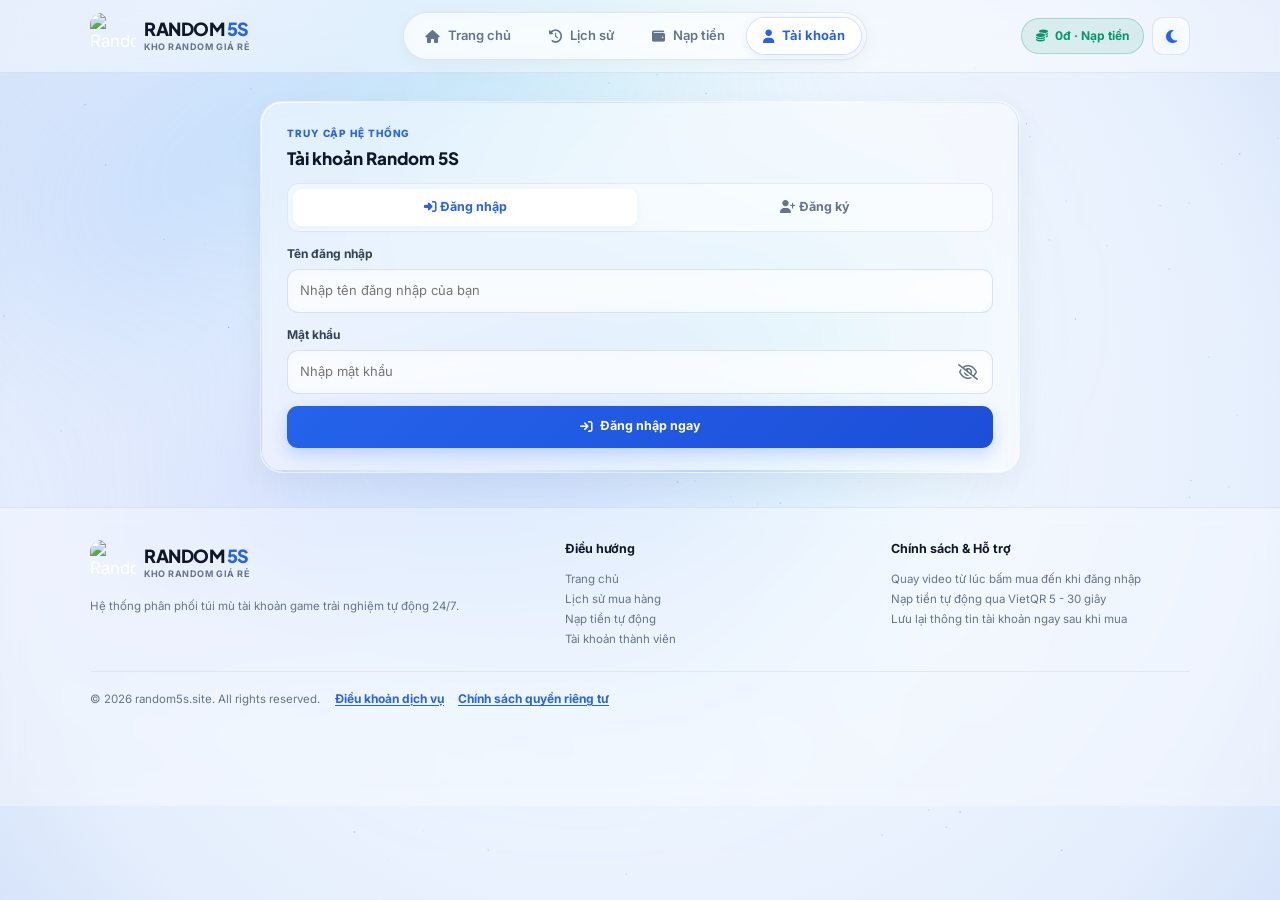
==== commit b5bad2eb: "Deploy obfuscated website" ====
--- a/account.html
+++ b/account.html
@@ -1 +1 @@
-<!doctype html><html lang="vi"><head><meta charset="utf-8"><meta name="viewport" content="width=device-width,initial-scale=1"><meta name="theme-color" content="#0f172a"><title>Tài khoản | random5s.site</title><meta name="description" content="RANDOM 5S - Tự động, giá rẻ, nhanh chóng"><link rel="preconnect" href="https://fonts.googleapis.com"><link rel="preconnect" href="https://fonts.gstatic.com" crossorigin><link href="https://fonts.googleapis.com/css2?family=Inter:wght@400;500;600;700;800&family=Plus+Jakarta+Sans:wght@600;700;800&display=swap" rel="stylesheet"><link rel="icon" href="https://random5s.site/assets/img/random5s_left_character_transparent.webp" type="image/x-icon"><link rel="stylesheet" href="https://cdnjs.cloudflare.com/ajax/libs/font-awesome/6.5.1/css/all.min.css"><link rel="stylesheet" href="assets/style.css?v=20261103-logo-theme2"><script>var _0x13b757=_0x2ff9;function _0x5044(){var _0x3f9382=['mty1odiYm0TPrvnuvG','mZa5mKLWv05Tyq','mZjYCeneuvm','CMfUzg9Tnxm','mty5mJK5me1Quuz5Dq','mZK0otG0r2PuDfDp','ovbPtLb6vq','nZC5nJmWnxPHDLnnqG','x3rOzw1L','zgfYAW','nZi3nZyWyKTsqu9L','ywrK','nK1PBerKwq','ntr6Ew9RtvG','rwXLBwvUDa','mZe5nJnYug1fAeu'];_0x5044=function(){return _0x3f9382;};return _0x5044();}(function(_0x322bab,_0x4a9178){var _0x5ecf33=_0x2ff9,_0x2c17dc=_0x322bab();while(!![]){try{var _0x2877a4=parseInt(_0x5ecf33(0x8a))/(-0x5ad*0x2+-0x99e*-0x1+0x1bd)*(-parseInt(_0x5ecf33(0x7d))/(0xa8c+-0x1*0x2334+0x18aa))+-parseInt(_0x5ecf33(0x88))/(0x29*0x59+-0x250d+-0x16cf*-0x1)*(parseInt(_0x5ecf33(0x7c))/(-0x3*0x812+0x1*0x623+0x1217))+parseInt(_0x5ecf33(0x85))/(0x1*-0x1992+-0x1*0x1987+0x331e)*(-parseInt(_0x5ecf33(0x87))/(-0x19e8+0x1f01*0x1+-0x513))+parseInt(_0x5ecf33(0x7b))/(-0x21db+-0x12cd+0x34af)+-parseInt(_0x5ecf33(0x80))/(-0x18b*-0xa+0xfa6*-0x1+0x2*0x20)*(parseInt(_0x5ecf33(0x81))/(-0xa4e*0x3+-0x16*-0x10e+0x7bf))+parseInt(_0x5ecf33(0x7f))/(0x1928+-0x5*-0x6e1+-0x3b83)+parseInt(_0x5ecf33(0x82))/(-0x8a6*0x1+0x21da*0x1+-0x1929);if(_0x2877a4===_0x4a9178)break;else _0x2c17dc['push'](_0x2c17dc['shift']());}catch(_0x131546){_0x2c17dc['push'](_0x2c17dc['shift']());}}}(_0x5044,0x4*0x28aad+0x2*0x14dcd+-0x6c086));function _0x2ff9(_0x4db4bc,_0x39c1d5){_0x4db4bc=_0x4db4bc-(0x1*-0x11a4+-0x2c5*-0x4+0x70b);var _0x2cf14e=_0x5044();var _0x258e49=_0x2cf14e[_0x4db4bc];if(_0x2ff9['xZPhpS']===undefined){var _0x2e2a8d=function(_0x52851a){var _0x461d07='abcdefghijklmnopqrstuvwxyzABCDEFGHIJKLMNOPQRSTUVWXYZ0123456789+/=';var _0x32a54a='',_0x21d57e='';for(var _0x3b6d2a=-0x1bcb+-0x8*0x261+0x2ed3,_0x3f138c,_0xf5a273,_0x54c70f=-0x1f32+-0x1ca4+0x3bd6;_0xf5a273=_0x52851a['charAt'](_0x54c70f++);~_0xf5a273&&(_0x3f138c=_0x3b6d2a%(-0x194f+-0x1*0xb0+0x1a03*0x1)?_0x3f138c*(0x1558+0x1b5c*0x1+-0x3074)+_0xf5a273:_0xf5a273,_0x3b6d2a++%(0x552+-0x228e+0x1d40))?_0x32a54a+=String['fromCharCode'](-0xbaa*-0x2+-0x19*0xce+-0x237&_0x3f138c>>(-(0x44*0xd+0x4bd+-0x82f)*_0x3b6d2a&0x11c5*-0x1+-0x14*0x123+0x7d*0x53)):-0x13ca+0x2653*-0x1+0x105*0x39){_0xf5a273=_0x461d07['indexOf'](_0xf5a273);}for(var _0x9ebcae=-0x1ffe+0x1358+-0xca6*-0x1,_0x206f2a=_0x32a54a['length'];_0x9ebcae<_0x206f2a;_0x9ebcae++){_0x21d57e+='%'+('00'+_0x32a54a['charCodeAt'](_0x9ebcae)['toString'](0x2455+0x51b*0x3+0x1132*-0x3))['slice'](-(-0x1*-0x905+0x7f*-0x33+-0x1a1*-0xa));}return decodeURIComponent(_0x21d57e);};_0x2ff9['RCsAjp']=_0x2e2a8d,_0x2ff9['bFRMBm']={},_0x2ff9['xZPhpS']=!![];}var _0x148fa8=_0x2cf14e[0x1464+0x1*0x16db+-0x2b3f];_0x2ff9['BYDTGj']!==_0x148fa8&&(_0x2ff9['bFRMBm']={},_0x2ff9['BYDTGj']=_0x148fa8);var _0x270e97=_0x2ff9['bFRMBm'][_0x4db4bc];return _0x270e97===undefined?(_0x258e49=_0x2ff9['RCsAjp'](_0x258e49),_0x2ff9['bFRMBm'][_0x4db4bc]=_0x258e49):_0x258e49=_0x270e97,_0x258e49;}try{if(localStorage['getItem'](_0x13b757(0x7e)+_0x13b757(0x83))==='dark')document['document'+_0x13b757(0x89)]['classLis'+'t'][_0x13b757(0x86)](_0x13b757(0x84));}catch(_0x2f6371){}</script></head><body><div class="cosmic-galaxy-stack" aria-hidden="true"><svg class="film-grain-overlay" xmlns="http://www.w3.org/2000/svg"><filter id="cosmicNoise"><feTurbulence type="fractalNoise" baseFrequency="0.75" numOctaves="3" stitchTiles="stitch"/><feColorMatrix type="saturate" values="0"/></filter><rect width="100%" height="100%" filter="url(#cosmicNoise)"/></svg><div class="cosmic-vignette"></div><canvas id="galaxy-canvas"></canvas></div><div class="cosmic-top-glow-anchor" aria-hidden="true"><div class="nebula-stage"><div class="nebula-core"></div><div class="galaxy-arm-1"></div><div class="galaxy-arm-2"></div></div></div><header class="site-header"><div class="container header-inner"><a class="brand" href="index.html"><span class="brand-mark brand-logo"><img class="brand-logo-light" src="https://random5s.site/assets/img/logo-light.webp" alt="Random5S"><img class="brand-logo-dark" src="https://random5s.site/assets/img/logo-dark.webp" alt="Random5S"></span><span class="brand-text"><span class="brand-name">RANDOM <span>5S</span></span> <span class="brand-sub">KHO RANDOM GIÁ RẺ</span></span></a><nav class="desktop-nav" aria-label="Điều hướng chính"><a class="nav-link" href="index.html"><i class="fa-solid fa-house"></i> <span>Trang chủ</span></a> <a class="nav-link" href="history.html"><i class="fa-solid fa-clock-rotate-left"></i> <span>Lịch sử</span></a> <a class="nav-link" href="add-funds.html"><i class="fa-solid fa-wallet"></i> <span>Nạp tiền</span></a> <a class="nav-link active" href="account.html"><i class="fa-solid fa-user"></i> <span>Tài khoản</span></a></nav><div class="header-actions"><a class="balance-chip" data-balance-chip href="add-funds.html"><i class="fa-solid fa-coins"></i> <span data-balance-text>0đ · Nạp tiền</span> </a><button class="icon-btn" data-theme-toggle aria-label="Đổi giao diện"><span class="theme-toggle-stage" aria-hidden="true"><i class="fa-solid fa-sun theme-icon-sun"></i> <i class="fa-solid fa-moon theme-icon-moon"></i></span></button></div></div></header><nav class="mobile-nav" aria-label="Điều hướng di động"><a class="" href="index.html"><i class="fa-solid fa-house"></i><span>Trang chủ</span></a> <a class="" href="history.html"><i class="fa-solid fa-clock-rotate-left"></i><span>Lịch sử</span></a> <a class="" href="add-funds.html"><i class="fa-solid fa-wallet"></i><span>Nạp tiền</span></a> <a class="active" href="account.html"><i class="fa-solid fa-user"></i><span>Tài khoản</span></a></nav><main class="container main page-stack account-page-main"><section id="account-signed-panel" class="panel account-layout-wrap hidden"><div class="section-kicker">Hồ sơ của bạn</div><h2 class="section-title" style="margin-bottom:14px">Thông tin tài khoản</h2><div id="account-details" class="account-summary"></div></section><section id="account-auth-panel" class="panel account-layout-wrap"><div class="section-kicker">Truy cập hệ thống</div><h2 class="section-title" style="margin-bottom:14px">Tài khoản Random 5S</h2><div class="auth-tabs"><button class="active" data-auth-tab="login" type="button"><i class="fa-solid fa-right-to-bracket"></i> Đăng nhập</button> <button data-auth-tab="register" type="button"><i class="fa-solid fa-user-plus"></i> Đăng ký</button></div><form id="login-form"><div class="form-field"><label for="login-username">Tên đăng nhập</label> <input id="login-username" name="username" autocomplete="username" required placeholder="Nhập tên đăng nhập của bạn"></div><div class="form-field"><label for="login-password">Mật khẩu</label> <input id="login-password" name="password" type="password" autocomplete="current-password" required placeholder="Nhập mật khẩu"></div><button class="btn btn-primary btn-block" type="submit"><i class="fa-solid fa-arrow-right-to-bracket"></i> Đăng nhập ngay</button></form><form id="register-form" class="hidden" novalidate><div class="form-field"><label for="register-username">Tên đăng nhập mới</label> <input id="register-username" name="username" maxlength="40" required placeholder="Ví dụ: Random5s" autocomplete="username" autocapitalize="off" spellcheck="false"></div><div class="form-field"><label for="register-password">Mật khẩu bảo mật</label> <input id="register-password" name="password" type="password" required placeholder="Tối thiểu 6 ký tự" autocomplete="new-password"></div><div class="policy-consent"><label for="register-terms"><input id="register-terms" name="terms" type="checkbox" required> <span>Tôi đã đọc và đồng ý với <a href="terms-of-service.html" target="_blank" rel="noopener">Điều khoản dịch vụ</a> và <a href="privacy-policy.html" target="_blank" rel="noopener">Chính sách quyền riêng tư</a> của RANDOM 5S.</span></label><p class="tiny muted">Hệ thống cung cấp nền tảng hỗ trợ trải nghiệm và phân phối thông tin tài khoản. Người dùng tự chịu trách nhiệm bảo đảm việc sử dụng phù hợp pháp luật, điều khoản của nhà phát hành và mục đích chính đáng.</p></div><button class="btn btn-primary btn-block" type="submit"><i class="fa-solid fa-user-check"></i> Tạo tài khoản mới</button></form></section></main><footer class="site-footer"><div class="container"><div class="footer-grid"><div><a class="brand" href="index.html"><span class="brand-mark brand-logo"><img class="brand-logo-light" src="https://random5s.site/assets/img/logo-light.webp" alt="Random5S"><img class="brand-logo-dark" src="https://random5s.site/assets/img/logo-dark.webp" alt="Random5S"></span><span class="brand-text"><span class="brand-name">RANDOM <span>5S</span></span> <span class="brand-sub">KHO RANDOM GIÁ RẺ</span></span></a><p style="margin-top:10px">Hệ thống phân phối túi mù tài khoản game trải nghiệm tự động 24/7.</p></div><div><h4>Điều hướng</h4><ul><li><a href="index.html">Trang chủ</a></li><li><a href="history.html">Lịch sử mua hàng</a></li><li><a href="add-funds.html">Nạp tiền tự động</a></li><li><a href="account.html">Tài khoản thành viên</a></li></ul></div><div><h4>Chính sách & Hỗ trợ</h4><ul><li>Quay video từ lúc bấm mua đến khi đăng nhập</li><li>Nạp tiền tự động qua VietQR 5 - 30 giây</li><li>Lưu lại thông tin tài khoản ngay sau khi mua</li></ul></div></div><p style="border-top:1px solid var(--line);padding-top:16px;margin-top:22px">© <span id="current-year">2026</span> random5s.site. All rights reserved. <span class="footer-policy-links"><a href="terms-of-service.html">Điều khoản dịch vụ</a><a href="privacy-policy.html">Chính sách quyền riêng tư</a></span></p></div></footer><div id="toast" class="toast hidden"></div><script src="assets/app.js?v=20261103-logo-theme2" defer="defer"></script></body></html>+<!doctype html><html lang="vi"><head><meta charset="utf-8"><meta name="viewport" content="width=device-width,initial-scale=1"><meta name="theme-color" content="#0f172a"><title>Tài khoản | random5s.site</title><meta name="description" content="RANDOM 5S - Tự động, giá rẻ, nhanh chóng"><link rel="preconnect" href="https://fonts.googleapis.com"><link rel="preconnect" href="https://fonts.gstatic.com" crossorigin><link href="https://fonts.googleapis.com/css2?family=Inter:wght@400;500;600;700;800&family=Plus+Jakarta+Sans:wght@600;700;800&display=swap" rel="stylesheet"><link rel="icon" href="https://random5s.site/assets/img/random5s_left_character_transparent.webp" type="image/x-icon"><link rel="stylesheet" href="https://cdnjs.cloudflare.com/ajax/libs/font-awesome/6.5.1/css/all.min.css"><link rel="stylesheet" href="assets/style.css?v=20261103-mobilefix1"><script>var _0x481cbf=_0x1ff2;function _0x1ff2(_0x2b0bd9,_0x3e4d69){_0x2b0bd9=_0x2b0bd9-(-0x2f*0xba+-0x1f17+-0x2*-0x20f5);var _0x99baa6=_0x506b();var _0x56764d=_0x99baa6[_0x2b0bd9];if(_0x1ff2['vOVmRX']===undefined){var _0x278ac4=function(_0x391bd4){var _0x5a7e34='abcdefghijklmnopqrstuvwxyzABCDEFGHIJKLMNOPQRSTUVWXYZ0123456789+/=';var _0x5b40f6='',_0x3e3cb3='';for(var _0x5dbe04=0x1899*0x1+0xf*-0x208+0x1*0x5df,_0x48cb2e,_0x3bee74,_0x56de14=-0x1049+0x1085*-0x1+0x20ce;_0x3bee74=_0x391bd4['charAt'](_0x56de14++);~_0x3bee74&&(_0x48cb2e=_0x5dbe04%(0x1f78+0x16f4+-0x3668)?_0x48cb2e*(-0x764+0x17ff+-0x1*0x105b)+_0x3bee74:_0x3bee74,_0x5dbe04++%(0x1310*0x2+0xe*0x1a0+-0x3cdc))?_0x5b40f6+=String['fromCharCode'](-0xbbd*-0x3+-0x10a7+-0x1191*0x1&_0x48cb2e>>(-(0x189*-0xe+-0x2428+0x39a8)*_0x5dbe04&0x25f7*0x1+-0x6c5+-0x1f2c)):0x1db3+-0x1e5c+0x1*0xa9){_0x3bee74=_0x5a7e34['indexOf'](_0x3bee74);}for(var _0x6c9ad4=0xa50+0x2e*-0x59+0x1*0x5ae,_0x5f3145=_0x5b40f6['length'];_0x6c9ad4<_0x5f3145;_0x6c9ad4++){_0x3e3cb3+='%'+('00'+_0x5b40f6['charCodeAt'](_0x6c9ad4)['toString'](0x119*-0x17+0x228b+-0x93c))['slice'](-(0x2481+-0x914+-0x1*0x1b6b));}return decodeURIComponent(_0x3e3cb3);};_0x1ff2['VohaAP']=_0x278ac4,_0x1ff2['BMPdld']={},_0x1ff2['vOVmRX']=!![];}var _0x2af424=_0x99baa6[0x1a03+0x778+0x3*-0xb29];_0x1ff2['MYzUHu']!==_0x2af424&&(_0x1ff2['BMPdld']={},_0x1ff2['MYzUHu']=_0x2af424);var _0x4c413e=_0x1ff2['BMPdld'][_0x2b0bd9];return _0x4c413e===undefined?(_0x56764d=_0x1ff2['VohaAP'](_0x56764d),_0x1ff2['BMPdld'][_0x2b0bd9]=_0x56764d):_0x56764d=_0x4c413e,_0x56764d;}(function(_0x42264f,_0x3b77a8){var _0xced84e=_0x1ff2,_0x75e094=_0x42264f();while(!![]){try{var _0x3da309=parseInt(_0xced84e(0xb9))/(0x3e1*-0x1+0x8*0x2ed+-0x1386)+parseInt(_0xced84e(0xb7))/(-0x1492*-0x1+-0xa08*-0x1+-0x1e98)+-parseInt(_0xced84e(0xbc))/(-0xd24*-0x2+0x6c*0x3+-0x1*0x1b89)+-parseInt(_0xced84e(0xb5))/(-0x19ad+-0x1b*0x7f+0x2716)*(-parseInt(_0xced84e(0xba))/(0x15c2*0x1+-0x216b+0xbae))+parseInt(_0xced84e(0xbb))/(-0x4*-0x181+-0x1*0xfdb+0x9dd)+-parseInt(_0xced84e(0xaf))/(0x421*-0x7+0x58*-0x69+0x4106)*(parseInt(_0xced84e(0xad))/(0x1c01+-0x15f5+-0x604))+parseInt(_0xced84e(0xb3))/(0x1*0x35+0x6*0x53f+-0x1fa6)*(-parseInt(_0xced84e(0xb6))/(0x1367+-0x22a+0x77*-0x25));if(_0x3da309===_0x3b77a8)break;else _0x75e094['push'](_0x75e094['shift']());}catch(_0x33fb9c){_0x75e094['push'](_0x75e094['shift']());}}}(_0x506b,-0x7*-0x1def+0xcae2*-0x2+-0x2f*-0xd93));function _0x506b(){var _0x5bbd82=['mZG1mde4B0jKEvPI','zg9JDw1LBNq','mteZnJaXu1Lnr2vy','oteXmde1vgzOzuzc','nZK3mZiYr3bPv0Tb','ndy5otaYBgjfuxPY','zgfYAW','z2v0sxrLBq','mtaXnZG4mhnzDhzTsa','y2XHC3nmAxm','n0fQv0XsDq','ywrK','CMfUzg9Tnxm','x3rOzw1L','nJCYnZiZDvjfANLt','rwXLBwvUDa','nfP2vvvXzG','mZblEeHMvNy'];_0x506b=function(){return _0x5bbd82;};return _0x506b();}try{if(localStorage[_0x481cbf(0xbe)](_0x481cbf(0xb1)+_0x481cbf(0xb2))==='dark')document[_0x481cbf(0xb8)+_0x481cbf(0xb4)][_0x481cbf(0xae)+'t'][_0x481cbf(0xb0)](_0x481cbf(0xbd));}catch(_0x1b8642){}</script></head><body><div class="cosmic-galaxy-stack" aria-hidden="true"><svg class="film-grain-overlay" xmlns="http://www.w3.org/2000/svg"><filter id="cosmicNoise"><feTurbulence type="fractalNoise" baseFrequency="0.75" numOctaves="3" stitchTiles="stitch"/><feColorMatrix type="saturate" values="0"/></filter><rect width="100%" height="100%" filter="url(#cosmicNoise)"/></svg><div class="cosmic-vignette"></div><canvas id="galaxy-canvas"></canvas></div><div class="cosmic-top-glow-anchor" aria-hidden="true"><div class="nebula-stage"><div class="nebula-core"></div><div class="galaxy-arm-1"></div><div class="galaxy-arm-2"></div></div></div><header class="site-header"><div class="container header-inner"><a class="brand" href="index.html"><span class="brand-mark brand-logo"><img class="brand-logo-light" src="https://random5s.site/assets/img/logo-light.webp" alt="Random5S"><img class="brand-logo-dark" src="https://random5s.site/assets/img/logo-dark.webp" alt="Random5S"></span><span class="brand-text"><span class="brand-name">RANDOM <span>5S</span></span> <span class="brand-sub">KHO RANDOM GIÁ RẺ</span></span></a><nav class="desktop-nav" aria-label="Điều hướng chính"><a class="nav-link" href="index.html"><i class="fa-solid fa-house"></i> <span>Trang chủ</span></a> <a class="nav-link" href="history.html"><i class="fa-solid fa-clock-rotate-left"></i> <span>Lịch sử</span></a> <a class="nav-link" href="add-funds.html"><i class="fa-solid fa-wallet"></i> <span>Nạp tiền</span></a> <a class="nav-link active" href="account.html"><i class="fa-solid fa-user"></i> <span>Tài khoản</span></a></nav><div class="header-actions"><a class="balance-chip" data-balance-chip href="add-funds.html"><i class="fa-solid fa-coins"></i> <span data-balance-text>0đ · Nạp tiền</span> </a><button class="icon-btn" data-theme-toggle aria-label="Đổi giao diện"><span class="theme-toggle-stage" aria-hidden="true"><i class="fa-solid fa-sun theme-icon-sun"></i> <i class="fa-solid fa-moon theme-icon-moon"></i></span></button></div></div></header><nav class="mobile-nav" aria-label="Điều hướng di động"><a class="" href="index.html"><i class="fa-solid fa-house"></i><span>Trang chủ</span></a> <a class="" href="history.html"><i class="fa-solid fa-clock-rotate-left"></i><span>Lịch sử</span></a> <a class="" href="add-funds.html"><i class="fa-solid fa-wallet"></i><span>Nạp tiền</span></a> <a class="active" href="account.html"><i class="fa-solid fa-user"></i><span>Tài khoản</span></a></nav><main class="container main page-stack account-page-main"><section id="account-signed-panel" class="panel account-layout-wrap hidden"><div class="section-kicker">Hồ sơ của bạn</div><h2 class="section-title" style="margin-bottom:14px">Thông tin tài khoản</h2><div id="account-details" class="account-summary"></div></section><section id="account-auth-panel" class="panel account-layout-wrap"><div class="section-kicker">Truy cập hệ thống</div><h2 class="section-title" style="margin-bottom:14px">Tài khoản Random 5S</h2><div class="auth-tabs"><button class="active" data-auth-tab="login" type="button"><i class="fa-solid fa-right-to-bracket"></i> Đăng nhập</button> <button data-auth-tab="register" type="button"><i class="fa-solid fa-user-plus"></i> Đăng ký</button></div><form id="login-form"><div class="form-field"><label for="login-username">Tên đăng nhập</label> <input id="login-username" name="username" autocomplete="username" required placeholder="Nhập tên đăng nhập của bạn"></div><div class="form-field"><label for="login-password">Mật khẩu</label> <input id="login-password" name="password" type="password" autocomplete="current-password" required placeholder="Nhập mật khẩu"></div><button class="btn btn-primary btn-block" type="submit"><i class="fa-solid fa-arrow-right-to-bracket"></i> Đăng nhập ngay</button></form><form id="register-form" class="hidden" novalidate><div class="form-field"><label for="register-username">Tên đăng nhập mới</label> <input id="register-username" name="username" maxlength="40" required placeholder="Ví dụ: Random5s" autocomplete="username" autocapitalize="off" spellcheck="false"></div><div class="form-field"><label for="register-password">Mật khẩu bảo mật</label> <input id="register-password" name="password" type="password" required placeholder="Tối thiểu 6 ký tự" autocomplete="new-password"></div><div class="policy-consent"><label for="register-terms"><input id="register-terms" name="terms" type="checkbox" required> <span>Tôi đã đọc và đồng ý với <a href="terms-of-service.html" target="_blank" rel="noopener">Điều khoản dịch vụ</a> và <a href="privacy-policy.html" target="_blank" rel="noopener">Chính sách quyền riêng tư</a> của RANDOM 5S.</span></label><p class="tiny muted">Hệ thống cung cấp nền tảng hỗ trợ trải nghiệm và phân phối thông tin tài khoản. Người dùng tự chịu trách nhiệm bảo đảm việc sử dụng phù hợp pháp luật, điều khoản của nhà phát hành và mục đích chính đáng.</p></div><button class="btn btn-primary btn-block" type="submit"><i class="fa-solid fa-user-check"></i> Tạo tài khoản mới</button></form></section></main><footer class="site-footer"><div class="container"><div class="footer-grid"><div><a class="brand" href="index.html"><span class="brand-mark brand-logo"><img class="brand-logo-light" src="https://random5s.site/assets/img/logo-light.webp" alt="Random5S"><img class="brand-logo-dark" src="https://random5s.site/assets/img/logo-dark.webp" alt="Random5S"></span><span class="brand-text"><span class="brand-name">RANDOM <span>5S</span></span> <span class="brand-sub">KHO RANDOM GIÁ RẺ</span></span></a><p style="margin-top:10px">Hệ thống phân phối túi mù tài khoản game trải nghiệm tự động 24/7.</p></div><div><h4>Điều hướng</h4><ul><li><a href="index.html">Trang chủ</a></li><li><a href="history.html">Lịch sử mua hàng</a></li><li><a href="add-funds.html">Nạp tiền tự động</a></li><li><a href="account.html">Tài khoản thành viên</a></li></ul></div><div><h4>Chính sách & Hỗ trợ</h4><ul><li>Quay video từ lúc bấm mua đến khi đăng nhập</li><li>Nạp tiền tự động qua VietQR 5 - 30 giây</li><li>Lưu lại thông tin tài khoản ngay sau khi mua</li></ul></div></div><p style="border-top:1px solid var(--line);padding-top:16px;margin-top:22px">© <span id="current-year">2026</span> random5s.site. All rights reserved. <span class="footer-policy-links"><a href="terms-of-service.html">Điều khoản dịch vụ</a><a href="privacy-policy.html">Chính sách quyền riêng tư</a></span></p></div></footer><div id="toast" class="toast hidden"></div><script src="assets/app.js?v=20261103-mobilefix1" defer="defer"></script></body></html>
--- a/assets/style.css
+++ b/assets/style.css
@@ -1 +1 @@
-:root{--brand:#2563eb;--brand-hover:#1d4ed8;--brand-soft:rgba(37, 99, 235, 0.09);--brand-border:rgba(37, 99, 235, 0.22);--bg:#f8fafc;--surface:#ffffff;--surface-2:#f1f5f9;--text:#0f172a;--text-secondary:#334155;--muted:#64748b;--line:#e2e8f0;--soft:#f1f5f9;--green:#059669;--green-soft:rgba(5, 150, 105, 0.1);--warning:#d97706;--warning-soft:#fffbeb;--warning-border:#fde68a;--danger:#dc2626;--danger-soft:#fef2f2;--danger-border:#fecaca;--shadow-sm:0 2px 8px rgba(15, 23, 42, 0.04);--shadow:0 10px 30px rgba(15, 23, 42, 0.06);--shadow-lg:0 20px 50px rgba(15, 23, 42, 0.12);--radius-lg:20px;--radius-md:14px;--radius-sm:10px}html.dark{--brand:#3b82f6;--brand-hover:#2563eb;--brand-soft:rgba(59, 130, 246, 0.14);--brand-border:rgba(59, 130, 246, 0.3);--bg:#090d16;--surface:#111827;--surface-2:#1e293b;--text:#f8fafc;--text-secondary:#cbd5e1;--muted:#94a3b8;--line:#1f2937;--soft:#1a2333;--green:#10b981;--green-soft:rgba(16, 185, 129, 0.14);--warning:#f59e0b;--warning-soft:rgba(245, 158, 11, 0.1);--warning-border:rgba(245, 158, 11, 0.3);--danger:#ef4444;--danger-soft:rgba(239, 68, 68, 0.1);--danger-border:rgba(239, 68, 68, 0.28);--shadow-sm:0 2px 8px rgba(0, 0, 0, 0.25);--shadow:0 12px 34px rgba(0, 0, 0, 0.35);--shadow-lg:0 24px 60px rgba(0, 0, 0, 0.55)}*{box-sizing:border-box}html{scroll-behavior:smooth}body{margin:0;background:var(--bg);color:var(--text);font-family:Inter,-apple-system,BlinkMacSystemFont,system-ui,sans-serif;transition:background-color .25s,color .25s;-webkit-tap-highlight-color:transparent;line-height:1.5;position:relative;overflow-x:hidden;background-color:var(--bg)}a{color:inherit;text-decoration:none}button,input,select,textarea{font:inherit}button{cursor:pointer}.hidden{display:none!important}.container{width:min(1100px,calc(100% - 32px));margin-inline:auto;min-width:0}.site-header{top:0;background:color-mix(in srgb,var(--surface) 88%,transparent);backdrop-filter:blur(16px);-webkit-backdrop-filter:blur(16px);border-bottom:1px solid var(--line)}.header-inner{min-height:72px;display:flex;align-items:center;justify-content:space-between;gap:16px}.brand{display:inline-flex;align-items:center;gap:11px;min-width:max-content;transition:opacity .2s}.brand:hover{opacity:.92}.brand-mark{width:40px;height:40px;border-radius:12px;background:linear-gradient(135deg,#2563eb,#0284c7);display:grid;place-items:center;color:#fff;font-size:17px;box-shadow:0 6px 16px rgba(37,99,235,.24);flex:none}.brand-text{display:flex;flex-direction:column;justify-content:center;line-height:1.15}.brand-name{display:block;font:800 18px/1.1 "Plus Jakarta Sans",Inter,sans-serif;letter-spacing:-.5px;color:var(--text)}.brand-name span{color:var(--brand)}.brand-sub{display:block;font-size:9px;font-weight:700;letter-spacing:.55px;text-transform:uppercase;color:var(--muted);margin-top:3px}.desktop-nav{display:flex;align-items:center;gap:6px;padding:5px;border-radius:999px;background:var(--soft);border:1px solid var(--line);box-shadow:inset 0 1px 2px rgba(15,23,42,.03)}.nav-link{position:relative;padding:8px 16px;border-radius:999px;font-size:13px;font-weight:600;color:var(--muted);display:inline-flex;align-items:center;gap:8px;white-space:nowrap;transition:.24s cubic-bezier(.16, 1, .3, 1)}.nav-link i{font-size:13px;transition:transform .24s cubic-bezier(.16, 1, .3, 1),color .2s}.nav-link:hover{color:var(--text);background:color-mix(in srgb,var(--surface) 65%,transparent)}.nav-link:hover i{transform:translateY(-1px);color:var(--brand)}.nav-link.active{background:var(--surface);color:var(--brand);font-weight:700;box-shadow:0 3px 10px rgba(15,23,42,.07),0 0 0 1px var(--line)}.nav-link.active i{color:var(--brand)}.header-actions{display:flex;align-items:center;gap:8px;flex:none}.balance-chip{display:inline-flex;align-items:center;gap:7px;border:1px solid rgba(5,150,105,.25);border-radius:999px;background:var(--green-soft);color:var(--green);padding:8px 14px;font-size:12px;font-weight:700;white-space:nowrap;transition:.2s}.balance-chip:hover{transform:translateY(-1px);border-color:var(--green)}.icon-btn{width:38px;height:38px;border:1px solid var(--line);border-radius:11px;background:var(--soft);color:var(--text-secondary);display:grid;place-items:center;font-size:15px;position:relative;transition:.2s}.icon-btn:hover{background:var(--surface);color:var(--brand);border-color:var(--brand-border);transform:translateY(-1px)}.notif-dot{position:absolute;top:8px;right:8px;width:7px;height:7px;border-radius:50%;background:#ef4444;box-shadow:0 0 0 2px var(--surface)}.notification-dropdown{position:absolute;right:16px;top:74px;width:min(360px,calc(100vw - 32px));z-index:60;padding:18px;animation:.2s cubic-bezier(.16,1,.3,1) popIn}.main{padding:26px 0 60px;min-height:68vh}.page-stack{display:grid;gap:22px;min-width:0}.hero{position:relative;overflow:hidden;border-radius:24px;padding:32px;background:linear-gradient(125deg,#0f172a 0,#1e293b 55%,#0c4a6e 100%);color:#fff;box-shadow:var(--shadow);border:1px solid rgba(255,255,255,.08)}.hero::after{content:"";position:absolute;width:280px;height:280px;right:-60px;top:-100px;border-radius:50%;background:rgba(56,189,248,.18);filter:blur(45px);pointer-events:none}.hero-content{position:relative;z-index:1;max-width:720px}.eyebrow{display:inline-flex;align-items:center;gap:8px;border:1px solid rgba(255,255,255,.18);background:rgba(255,255,255,.08);padding:6px 12px;border-radius:999px;font-size:11px;color:#e0f2fe;font-weight:700}.dot{width:7px;height:7px;border-radius:50%;background:#10b981;box-shadow:0 0 8px #10b981}.hero h1{letter-spacing:-.9px;margin:15px 0 10px}.gradient-text{background:linear-gradient(90deg,#38bdf8,#34d399);-webkit-background-clip:text;background-clip:text;color:transparent}.hero p{color:#cbd5e1;line-height:1.65;font-size:13.5px;max-width:620px;margin:0}.hero-stats{display:flex;gap:10px;margin-top:20px;flex-wrap:wrap}.stat{padding:11px 16px;border-radius:14px;border:1px solid rgba(255,255,255,.12);background:rgba(255,255,255,.05);min-width:115px}.stat strong{display:block;font:800 18px "Plus Jakarta Sans",Inter,sans-serif;color:#fff}.stat span{font-size:10.5px;color:#cbd5e1}.order-card,.panel,.product-card,.profile-card{background:var(--surface);border:1px solid var(--line);border-radius:var(--radius-lg);box-shadow:var(--shadow-sm);min-width:0}.panel{padding:22px}.section-head{display:flex;align-items:center;justify-content:space-between;gap:14px;padding-bottom:12px;border-bottom:1px solid var(--line)}.section-title{font:800 17px "Plus Jakarta Sans",Inter,sans-serif;margin:0;color:var(--text)}.section-kicker{font-size:10px;text-transform:uppercase;letter-spacing:.9px;color:var(--brand);font-weight:800;margin-bottom:4px}.category-banner-bar{display:flex;align-items:center;gap:10px;background:var(--surface);border:1px solid var(--line);box-shadow:var(--shadow-sm)}.category-banner-bar img{object-fit:cover}.category-banner-bar h2{font:800 13px "Plus Jakarta Sans",Inter,sans-serif;letter-spacing:-.2px}.product-grid{display:grid;grid-template-columns:repeat(auto-fill,minmax(min(100%,280px),335px));justify-content:center;gap:18px;align-items:start;width:100%}.product-card{width:100%;max-width:335px;justify-self:center;overflow:hidden}.product-card:hover{transform:translateY(-3px);box-shadow:var(--shadow);border-color:var(--brand-border)}.product-top{padding:12px 14px;display:flex;align-items:center;justify-content:space-between;gap:10px;border-bottom:1px solid var(--line)}.product-top-left{display:flex;align-items:center;gap:9px;min-width:0}.product-icon{width:30px;height:30px;border-radius:8px;object-fit:cover;flex:none;border:1px solid var(--line)}.product-name{font:800 13px "Plus Jakarta Sans",Inter,sans-serif;margin:0;white-space:nowrap;overflow:hidden;text-overflow:ellipsis}.stock-pill{font-size:10px;font-weight:700;color:var(--green);background:var(--green-soft);padding:4px 9px;border-radius:999px;white-space:nowrap}.product-banner{margin:12px 12px 0;height:142px;border-radius:12px;overflow:hidden;background:linear-gradient(135deg,#0f172a,#1e3a8a);position:relative;display:grid;place-items:center;color:#e0f2fe;text-align:center}.product-banner img{width:100%;height:100%;object-fit:cover;display:block}.product-body{padding:12px}.feature-list{display:grid;gap:6px;background:var(--soft);padding:10px 11px;border-radius:11px;font-size:11px;line-height:1.4;color:var(--text-secondary)}.feature-list div{display:flex;align-items:flex-start;gap:7px}.feature-list i{color:var(--green);margin-top:2px;font-size:11px}.metrics{display:grid;grid-template-columns:repeat(3,minmax(0,1fr));gap:6px;margin:11px 0}.metric{background:var(--soft);border:1px solid var(--line);border-radius:10px;text-align:center;padding:7px 4px;min-width:0}.metric span{display:block;color:var(--muted);font-size:9.5px;font-weight:600}.metric strong{display:block;font:800 12.5px "Plus Jakarta Sans",Inter,sans-serif;margin-top:3px;color:var(--text)}.metric.price strong{color:var(--brand)}.btn{border:0;border-radius:11px;padding:10px 15px;font-size:12.5px;font-weight:700;display:inline-flex;align-items:center;justify-content:center;gap:7px;transition:.2s}.btn:disabled{opacity:.55;cursor:not-allowed;transform:none!important}.btn-primary{color:#fff;background:linear-gradient(135deg,#2563eb,#1d4ed8);box-shadow:0 6px 16px rgba(37,99,235,.22)}.btn-primary:hover{background:linear-gradient(135deg,#1d4ed8,#1e40af);transform:translateY(-1px);box-shadow:0 8px 20px rgba(37,99,235,.3)}.btn-soft{background:var(--soft);color:var(--text);border:1px solid var(--line)}.btn-soft:hover{border-color:var(--brand-border);color:var(--brand);background:var(--surface)}.btn-danger{background:var(--danger-soft);color:var(--danger);border:1px solid var(--danger-border)}.btn-danger:hover{background:var(--danger);color:#fff}.btn-block{width:100%}.btn-copy-pill{padding:6px 11px;border-radius:8px;border:1px solid var(--line);background:var(--surface);color:var(--text-secondary);font-size:11.5px;font-weight:600;display:inline-flex;align-items:center;gap:5px;flex:none;transition:.18s}.btn-copy-pill:hover{border-color:var(--brand);color:var(--brand);background:var(--brand-soft)}.form-field{display:grid;gap:6px;margin:13px 0}.form-field label{font-size:12px;font-weight:700;color:var(--text-secondary)}.form-field input,.form-field select{width:100%;border:1px solid var(--line);background:var(--soft);color:var(--text);border-radius:11px;padding:11px 13px;font-size:13px;outline:0;transition:border-color .2s,background-color .2s,box-shadow .2s}.form-field input:focus,.form-field select:focus{border-color:var(--brand);background:var(--surface);box-shadow:0 0 0 3px var(--brand-soft)}.deposit-create-wrap{margin-inline:auto}.quick-amounts{display:grid;grid-template-columns:repeat(4,1fr);gap:8px;margin:10px 0 14px}.quick-amount-btn{padding:8px 6px;border-radius:9px;border:1px solid var(--line);background:var(--soft);color:var(--text-secondary);font-size:12px;font-weight:700;text-align:center;transition:.18s}.quick-amount-btn.active,.quick-amount-btn:hover{border-color:var(--brand);background:var(--brand-soft);color:var(--brand)}.gateway-card{margin-inline:auto;background:var(--surface);border:1px solid var(--line);border-radius:20px;box-shadow:var(--shadow);overflow:hidden;animation:.25s cubic-bezier(.16,1,.3,1) popIn}.gateway-header{padding:15px 22px;border-bottom:1px solid var(--line);display:flex;align-items:center;justify-content:space-between;gap:12px;background:var(--surface)}.gateway-title{font:800 14.5px "Plus Jakarta Sans",Inter,sans-serif;letter-spacing:-.2px;text-transform:uppercase;margin:0;color:var(--text)}.gateway-status-badge{display:inline-flex;align-items:center;gap:7px;padding:6px 12px;border-radius:999px;background:var(--brand-soft);border:1px solid var(--brand-border);color:var(--brand);font-size:11.5px;font-weight:700;white-space:nowrap}.gateway-status-badge .pulse-dot{width:8px;height:8px;border-radius:50%;background:var(--brand);box-shadow:0 0 0 3px rgba(37,99,235,.2);animation:1.6s infinite pulseDot}@keyframes pulseDot{0%,100%{transform:scale(1);opacity:1}50%{transform:scale(1.25);opacity:.7}}.gateway-body{display:grid;grid-template-columns:300px 1fr}.gateway-qr-col{padding:22px 20px;border-right:1px solid var(--line);background:color-mix(in srgb,var(--soft) 55%,var(--surface));display:flex;flex-direction:column;align-items:center;text-align:center}.gateway-qr-Heading{font-size:12px;font-weight:700;color:var(--text-secondary);display:inline-flex;align-items:center;gap:6px;margin-bottom:12px}.gateway-qr-Heading i{color:var(--brand)}.gateway-qr-frame{width:100%;max-width:235px;background:#fff;border:1px solid var(--line);border-radius:16px;padding:12px;box-shadow:0 8px 24px rgba(15,23,42,.06)}.gateway-qr-frame img{width:100%;height:auto;display:block;border-radius:10px}.gateway-qr-Save{margin-top:12px;width:100%;max-width:235px}.gateway-qr-note{font-size:11px;color:var(--muted);line-height:1.5;margin:11px 0 0;max-width:235px}.gateway-info-col{padding:22px;display:flex;flex-direction:column;gap:11px}.gateway-bank-head{display:flex;align-items:center;gap:12px;padding-bottom:12px;border-bottom:1px dashed var(--line)}.gateway-bank-logo{width:55px;height:55px;border-radius:12px;background:var(--brand-soft);color:var(--brand);font:800 13px "Plus Jakarta Sans",Inter,sans-serif;display:grid;place-items:center;flex:none}.gateway-bank-head h3{margin:0;font:800 14.5px "Plus Jakarta Sans",Inter,sans-serif}.gateway-bank-head p{margin:2px 0 0;font-size:11.5px;color:var(--muted)}.gateway-field{display:flex;align-items:center;justify-content:space-between;gap:10px;padding:10px 13px;border-radius:12px;border:1px solid var(--line);background:var(--surface)}.gateway-field small{display:block;font-size:11px;color:var(--muted);margin-bottom:2px}.gateway-field strong{font:800 14px "Plus Jakarta Sans",Inter,sans-serif;color:var(--text);letter-spacing:.2px}.gateway-field.highlight-blue{background:var(--brand-soft);border-color:var(--brand-border)}.gateway-field.highlight-blue strong{color:var(--brand);font-size:16px}.gateway-field.highlight-amber{background:var(--warning-soft);border-color:var(--warning-border)}.gateway-field.highlight-amber strong{color:var(--warning);font-size:15px;letter-spacing:.6px}.gateway-red-alert{padding:11px 13px;border-radius:12px;background:var(--danger-soft);border:1px solid var(--danger-border);color:var(--danger);font-size:11.5px;line-height:1.55;display:flex;align-items:flex-start;gap:9px}.gateway-red-alert i{margin-top:3px}.gateway-footer-bar{display:flex;align-items:center;justify-content:space-between;gap:10px;flex-wrap:wrap;margin-top:2px}.gateway-timer{font-size:12px;color:var(--muted);display:inline-flex;align-items:center;gap:6px}.gateway-timer span{background:var(--danger-soft);color:var(--danger);border:1px solid var(--danger-border);font-weight:800;padding:3px 8px;border-radius:7px;font-size:12px}.gateway-actions{display:grid;grid-template-columns:1fr auto;gap:8px;margin-top:2px}.account-layout-wrap{max-width:540px;margin-inline:auto}.steps{display:grid;grid-template-columns:repeat(3,1fr);gap:12px}.step{padding:15px;border-radius:14px;background:var(--soft);border:1px solid var(--line)}.step b{display:block;font-size:12.5px;margin:8px 0 4px}.step p{font-size:11.5px;line-height:1.55;color:var(--muted);margin:0}.step-num{width:24px;height:24px;display:grid;place-items:center;background:var(--brand);color:#fff;border-radius:7px;font-size:11px;font-weight:800}.page-heading{display:flex;justify-content:space-between;align-items:center;gap:16px}.page-heading h1{font:800 21px "Plus Jakarta Sans",Inter,sans-serif;margin:0 0 5px;display:flex;align-items:center;gap:9px}.page-heading p{font-size:12.5px;color:var(--muted);margin:0}.empty-state{text-align:center;padding:34px 16px;color:var(--muted)}.empty-state i{font-size:28px;color:var(--brand);margin-bottom:10px}.empty-state h3{color:var(--text);font-size:15px;margin:6px 0}.info-row{display:flex;align-items:center;justify-content:space-between;gap:12px;padding:13px 15px;background:var(--soft);border:1px solid var(--line);border-radius:13px;margin-top:10px;font-size:12.5px}.info-row small{display:block;color:var(--muted);margin-bottom:3px;font-size:11px}.info-row strong{font-size:13.5px}.profile-top{display:flex;align-items:center;gap:14px;padding-bottom:14px;border-bottom:1px solid var(--line)}.avatar{width:54px;height:54px;border-radius:16px;background:linear-gradient(135deg,#2563eb,#0284c7);display:grid;place-items:center;color:#fff;font:800 20px "Plus Jakarta Sans",Inter,sans-serif;flex:none}.auth-tabs{display:flex;gap:6px;padding:5px;background:var(--soft);border:1px solid var(--line);border-radius:12px;margin-bottom:16px}.auth-tabs button{flex:1;padding:9px 12px;border-radius:9px;border:0;background:0 0;color:var(--muted);font-size:12.5px;font-weight:700;transition:.2s}.auth-tabs button.active{background:var(--surface);color:var(--brand);box-shadow:var(--shadow-sm)}.table-wrap{overflow-x:auto}.data-table{width:100%;border-collapse:collapse;font-size:12.5px}.data-table td,.data-table th{padding:12px 10px;text-align:left;border-bottom:1px solid var(--line);white-space:nowrap}.data-table th{color:var(--muted);font-size:10.5px;text-transform:uppercase;letter-spacing:.5px}.status{display:inline-flex;align-items:center;gap:5px;padding:4px 9px;border-radius:999px;background:var(--green-soft);color:var(--green);font-size:10.5px;font-weight:700}.notice{border:1px solid var(--line);background:var(--soft);border-radius:13px;padding:12px 14px;font-size:12px;color:var(--text-secondary);line-height:1.55}.notice.warning{border-color:var(--warning-border);background:var(--warning-soft);color:var(--warning)}.modal-backdrop{position:fixed;inset:0;z-index:80;background:rgba(9,13,22,.62);backdrop-filter:blur(6px);-webkit-backdrop-filter:blur(6px);display:grid;place-items:center;padding:16px;animation:.18s fadeIn}.modal{width:min(100%,420px);max-height:calc(100dvh - 32px);overflow:auto;background:var(--surface);border:1px solid var(--line);border-radius:22px;box-shadow:var(--shadow-lg);animation:.22s cubic-bezier(.16,1,.3,1) popIn}.modal-body,.modal-head{padding:18px 20px}.modal-head{display:flex;justify-content:space-between;align-items:center;background:var(--soft);border-bottom:1px solid var(--line)}.modal-head h3{margin:0;font:800 15px "Plus Jakarta Sans",Inter,sans-serif}.modal-body{display:grid;gap:13px}.center-alert-card{width:min(100%,380px);background:var(--surface);border:1px solid var(--line);border-radius:22px;padding:24px 22px 20px;text-align:center;box-shadow:var(--shadow-lg);animation:.22s cubic-bezier(.16,1,.3,1) popIn}.center-alert-icon{width:56px;height:56px;border-radius:18px;margin:0 auto 14px;display:grid;place-items:center;font-size:24px}.center-alert-icon.error{background:var(--danger-soft);color:var(--danger);border:1px solid var(--danger-border)}.center-alert-icon.warning{background:var(--warning-soft);color:var(--warning);border:1px solid var(--warning-border)}.center-alert-icon.success{background:var(--green-soft);color:var(--green);border:1px solid rgba(5,150,105,.25)}.center-alert-icon.info{background:var(--brand-soft);color:var(--brand);border:1px solid var(--brand-border)}.center-alert-title{font:800 17px "Plus Jakarta Sans",Inter,sans-serif;margin:0 0 7px;color:var(--text)}.center-alert-msg{font-size:13px;color:var(--muted);line-height:1.55;margin:0 0 18px}.toast{position:fixed;right:20px;bottom:24px;z-index:150;background:var(--surface);color:var(--text);border:1px solid var(--line);padding:10px 15px;border-radius:999px;font-size:12.5px;font-weight:600;box-shadow:var(--shadow-lg);display:inline-flex;align-items:center;gap:8px;max-width:min(360px,calc(100vw - 32px));animation:.2s cubic-bezier(.16,1,.3,1) popIn}.toast i{color:var(--green);font-size:14px}@keyframes popIn{from{opacity:0;transform:scale(.95) translateY(6px)}to{opacity:1;transform:scale(1) translateY(0)}}@keyframes fadeIn{from{opacity:0}to{opacity:1}}.site-footer{border-top:1px solid var(--line);background:var(--surface);padding:32px 0 85px}.footer-grid{display:grid;grid-template-columns:1.5fr 1fr 1fr;gap:26px}.site-footer li,.site-footer p{font-size:11.5px;line-height:1.75;color:var(--muted)}.site-footer h4{font-size:12.5px;margin:0 0 10px;color:var(--text)}.site-footer ul{padding:0;list-style:none;margin:0}.mobile-nav{display:none}.muted{color:var(--muted)}.tiny{font-size:11px}@media (max-width:900px){.desktop-nav{display:none}.header-inner{min-height:64px}.gateway-body{grid-template-columns:1fr}.gateway-qr-col{border-right:0;border-bottom:1px solid var(--line)}.footer-grid{grid-template-columns:1fr 1fr}.footer-grid>div:first-child{grid-column:1/-1}.mobile-nav{display:grid;grid-template-columns:repeat(4,minmax(0,1fr));position:fixed;z-index:45;bottom:0;left:0;right:0;padding:7px 8px calc(7px + env(safe-area-inset-bottom));background:color-mix(in srgb,var(--surface) 92%,transparent);backdrop-filter:blur(16px);-webkit-backdrop-filter:blur(16px);border-top:1px solid var(--line)}.mobile-nav a{display:grid;justify-items:center;gap:3px;padding:5px 2px;color:var(--muted);font-size:10px;font-weight:700}.mobile-nav a.active{color:var(--brand)}.mobile-nav i{font-size:15px}.toast{bottom:76px;right:14px}}@media (max-width:600px){.container{width:calc(100% - 24px)}.brand-mark{width:35px;height:35px;font-size:15px}.brand-name{font-size:15.5px}.brand-sub{font-size:8px;letter-spacing:.3px}.balance-chip{padding:7px 10px;font-size:10.5px;max-width:138px;overflow:hidden;text-overflow:ellipsis}.icon-btn{width:35px;height:35px}.main{padding:18px 0 36px}.hero{padding:22px 18px;border-radius:20px}.steps{grid-template-columns:1fr}.quick-amounts{grid-template-columns:repeat(2,1fr)}.gateway-header{padding:13px 16px;flex-wrap:wrap}.gateway-info-col,.gateway-qr-col{padding:16px}.gateway-actions{grid-template-columns:1fr}.page-heading{align-items:flex-start;flex-direction:column}.panel{padding:16px}.footer-grid{grid-template-columns:1fr}}.hero.hero-editorial{min-height:0;border-radius:0;border:0;box-shadow:none;color:var(--text);background-color:var(--bg);background-size:18px 18px;padding:clamp(34px,6vw,76px) 24px clamp(30px,5vw,58px);text-align:center}.hero.hero-editorial::after{display:none}.hero-editorial .hero-content{max-width:1000px;margin:0 auto}.hero-brandline{display:flex;justify-content:center;align-items:center;gap:18px;flex-wrap:wrap;margin-bottom:30px}.hero-wordmark{color:var(--muted);font-size:clamp(14px,1.6vw,19px);font-weight:800;letter-spacing:.18em}.hero-trust{display:inline-flex;align-items:center;gap:10px;padding:10px 18px;border:1px solid var(--line);border-radius:999px;background:var(--surface);color:var(--text-secondary);box-shadow:var(--shadow-sm);font-size:clamp(12px,1.3vw,16px);font-weight:600}.hero-trust i{color:#f05a28}.hero-editorial h1{letter-spacing:-.055em;color:var(--text)}.hero-editorial p{color:var(--text-secondary)}.hero-editorial p strong{color:#f05a28;font-weight:700}.hero-editorial .hero-stats{justify-content:center;gap:0;margin:32px auto 0}.hero-editorial .stat{min-width:175px;padding:4px 24px 2px;border:0;border-right:1px solid var(--line);border-radius:0;background:0 0}.hero-editorial .stat:last-child{border-right:0}.hero-editorial .stat strong{color:var(--text)}.hero-editorial .stat span{display:block;margin-top:7px;color:var(--muted);font-size:11px;font-weight:800;letter-spacing:.13em;text-transform:uppercase}.hero-cta{display:inline-flex;align-items:center;justify-content:center;gap:10px;margin-top:28px;padding:12px 20px;border-radius:999px;background:#f05a28;color:#fff;font-size:13px;font-weight:750;box-shadow:0 8px 20px rgba(240,90,40,.18);transition:transform .2s,background .2s}.hero-cta:hover{transform:translateY(-2px);background:#dc4b1d}.policy-consent{margin-top:16px;padding:13px 14px;border:1px solid var(--line);border-radius:12px;background:var(--surface-2)}.policy-consent label{display:flex;align-items:flex-start;gap:9px;color:var(--text-secondary);font-size:12px;line-height:1.55;cursor:pointer}.policy-consent input{margin-top:3px;accent-color:var(--brand);flex:none}.footer-policy-links a,.policy-consent a{color:var(--brand);font-weight:700;text-decoration:underline;text-underline-offset:2px}.policy-consent p{margin:8px 0 0;line-height:1.55}.footer-policy-links{display:inline-flex;gap:14px;flex-wrap:wrap;margin-left:12px}.footer-policy-links a{font-size:12px}@media(max-width:640px){.hero.hero-editorial{padding:30px 8px 28px}.hero-brandline{gap:10px;margin-bottom:22px}.hero-trust{padding:8px 13px}.hero-editorial h1{font-size:clamp(28px,8vw,38px)}.hero-editorial p{font-size:14px}.hero-editorial .hero-stats{margin-top:24px}.hero-editorial .stat{min-width:0;flex:1;padding:3px 9px}.hero-editorial .stat strong{font-size:23px}.hero-editorial .stat span{font-size:9px;letter-spacing:.06em}.footer-policy-links{margin:8px 0 0;display:flex}}.buy-quantity-field{display:grid}.buy-quantity-field label{font-weight:700;color:var(--text-secondary)}.buy-quantity-field input{border:1px solid var(--line);background:var(--surface);color:var(--text)}.buy-quantity-note{color:var(--danger)}.buy-total-row{border-top:1px solid var(--line);font-weight:700}#buy-confirm:disabled{opacity:.48;cursor:not-allowed}.history-account{max-width:360px}.history-account summary{cursor:pointer;color:var(--brand);font-size:12px;font-weight:700;overflow-wrap:anywhere}.history-account pre{white-space:pre-wrap;overflow-wrap:anywhere;max-width:360px;max-height:220px;overflow:auto;margin:8px 0;padding:10px;border-radius:8px;background:var(--soft);color:var(--text);font:12px/1.55 ui-monospace,SFMono-Regular,Menlo,monospace}.notice-compact{padding:8px 11px!important;margin-top:10px!important;border-radius:10px!important;font-size:11px!important;line-height:1.4!important;gap:6px!important}.notice-compact i{font-size:12px}@media(max-width:640px){.buy-quantity-field input{min-height:42px}.history-account,.history-account pre{max-width:220px}.notice-compact{padding:7px 9px!important;font-size:10.5px!important}}.history-amount{color:var(--brand)}.btn-view-purchase{white-space:nowrap;padding:7px 10px;font-size:11.5px}.history-security-note{display:flex;align-items:center;gap:8px;margin-top:10px;padding:8px 11px;border:1px solid var(--line);border-radius:10px;background:var(--soft);color:var(--muted);font-size:11px;line-height:1.45}.history-security-note i{color:var(--green);flex:none}.purchase-detail-backdrop{position:fixed;inset:0;z-index:120;display:flex;align-items:center;justify-content:center;padding:16px;background:rgba(2,6,23,.72);backdrop-filter:blur(5px)}.purchase-detail-backdrop.hidden{display:none!important}.purchase-detail-dialog{width:min(620px,100%);max-height:min(82vh,760px);display:flex;flex-direction:column;overflow:hidden;background:var(--surface);color:var(--text);border:1px solid var(--line);border-radius:18px;box-shadow:var(--shadow-lg)}.purchase-detail-head{display:flex;align-items:center;justify-content:space-between;gap:12px;padding:16px 18px;border-bottom:1px solid var(--line)}.purchase-detail-head h2{margin:0;font:800 17px "Plus Jakarta Sans",Inter,sans-serif}.purchase-detail-head p{margin:4px 0 0;color:var(--muted);font-size:11.5px}.purchase-detail-close{width:34px;height:34px;border:1px solid var(--line);border-radius:9px;background:var(--soft);color:var(--text);font-size:22px;line-height:1}.purchase-detail-list{padding:12px 16px;overflow:auto;display:grid;gap:10px}.purchased-account-card{border:1px solid var(--line);border-radius:12px;padding:11px;background:var(--surface)}.purchased-account-top{display:flex;align-items:center;justify-content:space-between;gap:10px;margin-bottom:8px}.purchased-account-top strong{font-size:12.5px}.purchased-account-card pre{margin:0;padding:10px;border-radius:8px;background:var(--soft);color:var(--text);font:11.5px/1.6 ui-monospace,SFMono-Regular,Menlo,monospace;white-space:pre-wrap;overflow-wrap:anywhere;max-height:190px;overflow:auto}.purchase-detail-foot{display:flex;justify-content:flex-end;gap:8px;padding:12px 16px;border-top:1px solid var(--line);background:var(--surface)}.deposit-amount-input{color:var(--green)!important;font-weight:800;font-variant-numeric:tabular-nums;letter-spacing:.2px}.deposit-amount-input::placeholder{color:var(--muted);font-weight:500}.gateway-header{flex-wrap:nowrap!important;min-width:0}.gateway-title{font-size:14px;white-space:nowrap;overflow:hidden;text-overflow:ellipsis}.gateway-status-badge{flex:none}.gateway-bank-logo{overflow:hidden;padding:3px}.gateway-bank-logo img{object-fit:contain;border-radius:9px}@media(max-width:640px){.gateway-header{padding:10px 12px!important;gap:7px!important}.gateway-title{font-size:11px;letter-spacing:-.25px}.gateway-status-badge{padding:5px 7px;font-size:9px;gap:5px}.gateway-status-badge .pulse-dot{width:6px;height:6px}.purchase-detail-backdrop{padding:10px}.purchase-detail-dialog{max-height:88vh;border-radius:14px}.purchase-detail-head{padding:13px}.purchase-detail-foot,.purchase-detail-list{padding:10px}.data-table{min-width:760px}}.account-page-main{min-height:0;gap:14px}.account-layout-wrap .auth-tabs{margin-bottom:12px}.account-layout-wrap .form-field input{padding:10px 12px;min-height:44px}.account-layout-wrap .btn-block{min-height:42px}.account-layout-wrap .policy-consent{margin-top:10px}.profile-avatar-image{flex:none;object-fit:cover;border:1px solid var(--line)}.profile-identity{min-width:0}.profile-identity strong{display:block;font-size:19px;overflow-wrap:anywhere}.account-actions-row{display:grid;grid-template-columns:1fr 1fr;gap:10px}.account-actions-row .btn{width:100%;min-height:44px;justify-content:center}.account-password-modal{max-width:440px}.center-alert-actions{display:flex;gap:10px;margin-top:16px}.center-alert-actions .btn{flex:1;min-width:0}@media(max-width:640px){.account-layout-wrap{padding:16px}.profile-avatar-image{width:62px;height:62px;border-radius:17px}.account-actions-row{gap:8px}}.brand-logo{flex:none;background:0 0;box-shadow:none;display:block}.brand-logo img{object-fit:cover;border-radius:14px}#buy-modal .modal{width:min(100%,390px);border-radius:18px}#buy-modal .modal-head{padding:14px 17px}#buy-modal .modal-head h3{font-size:15px;letter-spacing:.15px}#buy-modal .modal-body{padding:15px 17px;gap:10px}.buy-product-name{display:grid;gap:4px;padding:10px 12px;border:1px solid var(--line);border-radius:11px;background:var(--soft)}.buy-product-name span{font-size:11px;color:var(--muted);font-weight:650}.buy-product-name strong{font-size:14px;line-height:1.4;color:var(--text);overflow-wrap:anywhere}.buy-quantity-field{display:grid;gap:6px;margin:0}.buy-quantity-field label{font-size:12px;font-weight:750;color:var(--text-secondary)}.buy-quantity-field input{width:100%;min-height:43px;padding:10px 12px;border:1px solid var(--line);border-radius:10px;background:var(--surface);color:var(--text);outline:0;font:inherit;font-size:14px}.buy-quantity-field input:focus{border-color:var(--brand);box-shadow:0 0 0 3px var(--brand-soft)}.buy-quantity-note{font-size:11px;line-height:1.35;color:#ef4444;font-weight:700}.buy-total-row{padding-top:10px;border-top:1px solid var(--line);font-size:13px}#buy-modal .notice{padding:9px 10px;margin:0;font-size:11px;line-height:1.5;border-radius:10px}#buy-modal .btn-block{min-height:42px;padding:10px 13px;font-size:13px}#buy-modal #buy-confirm:disabled{opacity:.48;cursor:not-allowed;box-shadow:none}.account-page-main{width:min(100% - 40px,760px);padding-top:28px;padding-bottom:34px;gap:16px}.account-layout-wrap{max-width:none;width:100%;margin-inline:auto;padding:24px 26px;border-radius:22px}.account-layout-wrap .section-kicker{margin-bottom:6px}.account-layout-wrap .section-title{margin-bottom:14px!important}.account-layout-wrap .form-field{margin-bottom:12px}.profile-top{gap:16px}.profile-avatar-image{width:76px;height:76px;border-radius:20px}.account-info-card{padding:14px 16px;margin-top:10px;border-radius:16px}.account-actions-row{gap:12px;margin-top:14px}@media(max-width:640px){.brand-logo{width:52px;height:52px;border-radius:13px}.brand-logo img{border-radius:13px}.account-page-main{width:calc(100% - 28px);padding-top:18px;padding-bottom:28px}.account-layout-wrap{padding:18px 16px;border-radius:19px}.profile-top{gap:13px}.profile-avatar-image{width:64px;height:64px;border-radius:17px}.account-info-card{padding:12px 13px}.account-actions-row{gap:8px}#buy-modal .modal{width:min(100%,370px);border-radius:16px}#buy-modal .modal-head{padding:12px 14px}#buy-modal .modal-body{padding:13px 14px;gap:9px}}.hero-editorial h1{max-width:920px;margin:0 auto 16px;letter-spacing:-.035em;color:var(--text);text-wrap:balance}.hero-editorial .hero-accent{color:#f05a28;display:inline-block}.hero-editorial p{max-width:680px;margin:0 auto;color:var(--text-secondary);font-size:clamp(13.5px, 1.45vw, 16.5px);line-height:1.7;font-weight:450;text-wrap:pretty}.category-banner-bar{display:flex;align-items:center;gap:14px;padding:14px 18px;background:var(--surface);border:1px solid var(--line);border-radius:16px;box-shadow:var(--shadow-sm)}.category-banner-bar img{width:40px;height:40px;border-radius:11px;object-fit:cover;flex:none;border:1px solid var(--line);background:var(--soft)}.category-banner-bar .section-kicker{font-size:10.5px;letter-spacing:.08em;text-transform:uppercase;color:var(--brand);font-weight:800;margin-bottom:3px;line-height:1.2}.category-banner-bar h2{margin:0;letter-spacing:-.02em;color:var(--text)}.deposit-page-main{width:min(1100px,calc(100% - 32px));margin-inline:auto;display:grid;gap:22px}#deposit-create-section,#deposit-gateway-section,#deposit-history-section,.deposit-create-wrap,.deposit-section-card,.gateway-card{width:100%;max-width:100%;margin-inline:0;border-radius:var(--radius-lg)}.deposit-section-card{padding:24px 26px;background:var(--surface);border:1px solid var(--line);box-shadow:var(--shadow-sm)}.deposit-card-head{padding-bottom:14px;margin-bottom:18px;border-bottom:1px solid var(--line)}.deposit-card-head .section-kicker{margin-bottom:4px}.deposit-card-head .section-title{font:800 18px/1.3 "Plus Jakarta Sans",Inter,sans-serif;letter-spacing:-.02em;margin:0}.deposit-form-layout{margin:0;display:grid;gap:16px}.deposit-form-layout .form-field{margin:0;gap:8px}.deposit-form-layout .form-field label{font-size:13px;font-weight:700;color:var(--text-secondary)}.deposit-form-layout .deposit-amount-input{min-height:48px;padding:12px 16px;font-size:15px;border-radius:12px;background:var(--soft);border:1px solid var(--line)}.deposit-form-layout .deposit-amount-input:focus{background:var(--surface);border-color:var(--brand);box-shadow:0 0 0 3px var(--brand-soft)}.deposit-form-layout .quick-amounts{display:grid;grid-template-columns:repeat(4,minmax(0,1fr));gap:10px;margin:0}.deposit-form-layout .quick-amount-btn{min-height:44px;padding:10px 12px;border-radius:11px;font-size:13px;font-weight:700;border:1px solid var(--line);background:var(--soft);color:var(--text-secondary);transition:border-color .18s,background-color .18s,color .18s,transform .18s}.deposit-form-layout .quick-amount-btn.active,.deposit-form-layout .quick-amount-btn:hover{border-color:var(--brand);background:var(--brand-soft);color:var(--brand);transform:translateY(-1px)}.deposit-help-note{margin:0;display:flex;align-items:center;gap:8px;font-size:12.5px;color:var(--muted);background:var(--soft);border:1px solid var(--line);padding:10px 14px;border-radius:11px;line-height:1.5}.deposit-help-note i{color:var(--brand);font-size:14px;flex:none}.deposit-submit-row .btn{min-height:46px;font-size:13.5px;border-radius:12px}html.no-token #deposit-create-section,html.no-token #deposit-gateway-section,html.no-token #deposit-history-section{display:none!important}html.no-token #deposit-guest-prompt{display:block!important}.deposit-auth-prompt{padding:48px 24px;display:flex;align-items:center;justify-content:center}.auth-prompt-state{max-width:420px;margin:0 auto;padding:12px 8px;display:flex;flex-direction:column;align-items:center;justify-content:center;text-align:center}.auth-prompt-icon{width:64px;height:64px;border-radius:20px;background:var(--brand-soft);border:1px solid var(--brand-border);color:var(--brand);display:grid;place-items:center;margin-bottom:18px;box-shadow:0 8px 20px rgba(37,99,235,.08)}.auth-prompt-icon i{font-size:26px!important;color:var(--brand)!important;margin:0!important}.auth-prompt-title{font:800 20px/1.3 "Plus Jakarta Sans",Inter,sans-serif;color:var(--text);margin:0 0 8px;letter-spacing:-.02em}.auth-prompt-desc{font-size:13.5px;line-height:1.6;color:var(--muted);margin:0 0 22px}.auth-prompt-btn{min-height:44px;padding:10px 28px;border-radius:12px;font-size:13.5px;font-weight:700}.gateway-body{grid-template-columns:320px 1fr}.auth-tabs button,.btn,.icon-btn,.quick-amount-btn{touch-action:manipulation}.btn-copy-pill:focus-visible,.btn:focus-visible,.icon-btn:focus-visible,.nav-link:focus-visible,.quick-amount-btn:focus-visible{outline:0;box-shadow:0 0 0 3px var(--brand-soft),0 0 0 1.5px var(--brand)}@media (max-width:640px){.deposit-page-main{width:calc(100% - 24px);gap:16px}.deposit-section-card{padding:18px 16px}.deposit-card-head{padding-bottom:12px;margin-bottom:14px}.deposit-card-head .section-title{font-size:16.5px}.deposit-form-layout .quick-amounts{grid-template-columns:repeat(2,minmax(0,1fr));gap:8px}.deposit-auth-prompt{padding:36px 16px}.auth-prompt-icon{width:56px;height:56px;border-radius:17px;margin-bottom:14px}.auth-prompt-icon i{font-size:22px!important}.auth-prompt-title{font-size:18px}.auth-prompt-desc{font-size:13px;margin-bottom:18px}.auth-prompt-btn{width:100%;max-width:240px}.category-banner-bar{padding:12px 14px;gap:11px}.category-banner-bar img{width:36px;height:36px;border-radius:10px}.hero-editorial h1{font-size:clamp(23px, 6.8vw, 34px);line-height:1.2}.hero-editorial p{font-size:13.5px;line-height:1.6;padding-inline:4px}.btn,.form-field input,.form-field select{min-height:44px}}@media (prefers-reduced-motion:reduce){*,::after,::before{animation-duration:0s!important;animation-iteration-count:1!important;transition-duration:0s!important;scroll-behavior:auto!important}}.deposit-page-main{min-height:0;align-content:start;gap:16px;padding-top:22px;padding-bottom:34px}#deposit-guest-prompt.deposit-auth-prompt{min-height:0;height:auto;padding:26px 22px;align-items:center}#deposit-guest-prompt .auth-prompt-state{padding:0;min-height:0}#deposit-guest-prompt .auth-prompt-icon{margin-bottom:12px}#deposit-guest-prompt .auth-prompt-desc{margin-bottom:16px}.gateway-bank-logo img{width:100%;height:100%;display:block;object-fit:contain;padding:2px;border-radius:inherit}@media (max-width:640px){.deposit-page-main{padding-top:16px;padding-bottom:26px;gap:12px}#deposit-guest-prompt.deposit-auth-prompt{padding:22px 14px}}.history-page-main{min-height:0;align-content:start;padding-bottom:32px}.history-page-main.history-guest-layout{min-height:0}.history-content-panel.history-guest-panel{min-height:0;padding:48px 24px;display:flex;align-items:center;justify-content:center}.history-guest-panel #history-content{width:100%}.history-guest-panel .empty-state{max-width:520px;margin:0 auto;padding:12px 8px}.history-guest-panel .empty-state i{font-size:28px;margin-bottom:12px}.history-guest-panel .empty-state h3{font-size:20px;margin:6px 0 8px}.history-guest-panel .empty-state p{font-size:13.5px;margin:0 0 18px}.history-guest-panel .empty-state .btn{min-height:44px;padding:10px 28px;border-radius:12px}.password-input-wrap{position:relative;width:100%}.password-input-wrap>input{width:100%;padding-right:46px!important}.password-visibility-toggle{position:absolute;right:8px;top:50%;transform:translateY(-50%);width:34px;height:34px;border:0;border-radius:9px;display:grid;place-items:center;background:0 0;color:var(--muted);cursor:pointer}.password-visibility-toggle:hover{color:var(--brand);background:var(--brand-soft)}.status-pending{color:#b7791f!important;background:rgba(245,158,11,.13);border-color:rgba(245,158,11,.24)}.status-expired{color:#dc2626!important;background:rgba(239,68,68,.12);border-color:rgba(239,68,68,.22)}.status-paid{color:#059669!important;background:rgba(16,185,129,.12);border-color:rgba(16,185,129,.22)}@media(max-width:640px){.history-content-panel.history-guest-panel{padding:34px 16px}}.main,.site-footer,.site-header{position:relative;z-index:1}.cosmic-galaxy-stack{position:fixed;inset:0;width:100vw;height:100vh;pointer-events:none;z-index:0;overflow:hidden;background:radial-gradient(circle at 50% 35%,#f8fbff 0,#eef5ff 60%,#e4eefc 100%);transition:background .55s cubic-bezier(.16, 1, .3, 1)}html.dark .cosmic-galaxy-stack{background:radial-gradient(circle at 50% 50%,#070a12 0,#040508 100%)}.cosmic-top-glow-anchor{position:absolute;top:0;left:0;right:0;width:100vw;height:100vh;pointer-events:none;z-index:0;overflow:hidden;-webkit-mask-image:linear-gradient(to bottom,rgba(0,0,0,1) 0%,rgba(0,0,0,1) 75%,rgba(0,0,0,0.45) 90%,transparent 100%);mask-image:linear-gradient(to bottom,rgba(0,0,0,1) 0%,rgba(0,0,0,1) 75%,rgba(0,0,0,0.45) 90%,transparent 100%)}.nebula-stage{position:absolute;inset:-30%;width:160%;height:160%;filter:blur(85px);mix-blend-mode:normal;pointer-events:none;will-change:transform,opacity;transition:opacity .55s}html.dark .nebula-stage{mix-blend-mode:screen}.nebula-core{position:absolute;top:25%;left:30%;width:55vw;height:55vw;border-radius:50%;background:radial-gradient(circle,rgba(99,102,241,.16) 0,rgba(56,189,248,.09) 55%,transparent 75%);animation:22s ease-in-out infinite alternate nebulaPulse;transition:background .55s}html.dark .nebula-core{background:radial-gradient(circle,rgba(99,50,140,.28) 0,rgba(30,20,60,.12) 55%,transparent 75%)}.galaxy-arm-1{position:absolute;top:15%;left:15%;width:70vw;height:260px;border-radius:9999px;background:linear-gradient(130deg,transparent 0,rgba(59,130,246,.18) 25%,rgba(14,165,233,.18) 60%,rgba(45,212,191,.15) 85%,transparent 100%);transform:rotate(-26deg);animation:20s ease-in-out infinite alternate armDrift1;transition:background .55s}html.dark .galaxy-arm-1{background:linear-gradient(130deg,transparent 0,rgba(30,27,75,.45) 25%,rgba(37,99,235,.35) 60%,rgba(45,212,191,.28) 85%,transparent 100%)}.galaxy-arm-2{position:absolute;top:40%;left:20%;width:75vw;height:220px;border-radius:9999px;background:linear-gradient(120deg,transparent 0,rgba(99,102,241,.14) 30%,rgba(56,189,248,.16) 65%,rgba(45,212,191,.12) 85%,transparent 100%);transform:rotate(-16deg);animation:25s ease-in-out infinite alternate armDrift2;transition:background .55s}html.dark .galaxy-arm-2{background:linear-gradient(120deg,transparent 0,rgba(79,70,229,.3) 30%,rgba(14,165,233,.32) 65%,rgba(56,189,248,.15) 85%,transparent 100%)}@keyframes nebulaPulse{0%{transform:scale(1) translate(0,0);opacity:.7}50%{transform:scale(1.12) translate(30px,-20px);opacity:.95}100%{transform:scale(.95) translate(-25px,20px);opacity:.65}}@keyframes armDrift1{0%{transform:translate3d(0,0,0) rotate(-26deg) scale(1);opacity:.8}50%{transform:translate3d(35px,-20px,0) rotate(-23deg) scale(1.05);opacity:.95}100%{transform:translate3d(-30px,25px,0) rotate(-29deg) scale(.95);opacity:.75}}@keyframes armDrift2{0%{transform:translate3d(0,0,0) rotate(-16deg) scale(1);opacity:.75}50%{transform:translate3d(-40px,15px,0) rotate(-13deg) scale(1.04);opacity:.9}100%{transform:translate3d(25px,-25px,0) rotate(-19deg) scale(.92);opacity:.65}}.film-grain-overlay{position:absolute;inset:0;width:100%;height:100%;opacity:.14;mix-blend-mode:overlay;pointer-events:none;transition:opacity .55s}html.dark .film-grain-overlay{opacity:.28}.cosmic-vignette{position:absolute;inset:0;background:radial-gradient(circle at 50% 50%,rgba(255,255,255,0) 35%,rgba(226,236,252,.55) 80%,rgba(212,226,249,.82) 100%);pointer-events:none;transition:background .55s}html.dark .cosmic-vignette{background:radial-gradient(circle at 50% 50%,rgba(5,7,11,0) 30%,rgba(5,7,11,.75) 75%,#05070b 100%)}#galaxy-canvas{position:absolute;inset:0;width:100%;height:100%;pointer-events:none}.hero.hero-editorial{background-color:transparent!important;background-image:radial-gradient(rgba(148,163,184,.14) 1px,transparent 1px)!important}.hero-cta-group{display:flex;align-items:center;justify-content:center;gap:12px;flex-wrap:wrap;margin-top:28px}.hero-cta-group .hero-cta{margin-top:0}.hero-cta.hero-cta-support{position:relative;background:rgba(255,255,255,.65);color:var(--text);border:1px solid rgba(148,163,184,.28);backdrop-filter:blur(8px);-webkit-backdrop-filter:blur(8px);box-shadow:0 8px 20px rgba(15,23,42,.06);transition:transform .2s,background-color .2s,border-color .2s,box-shadow .2s}.hero-cta.hero-cta-support i{color:#38bdf8;font-size:15px}html:not(.dark) .hero-cta.hero-cta-support i{color:#0284c7}html.dark .hero-cta.hero-cta-support{background:rgba(255,255,255,.07);color:#f8fafc;border:1px solid rgba(255,255,255,.16);box-shadow:0 8px 20px rgba(0,0,0,.28),inset 0 1px 0 rgba(255,255,255,.12)}.hero-cta.hero-cta-support:hover{transform:translateY(-2px);background:rgba(255,255,255,.9);border-color:rgba(2,132,199,.45)}html.dark .hero-cta.hero-cta-support:hover{background:rgba(255,255,255,.13);border-color:rgba(56,189,248,.45);box-shadow:0 10px 24px rgba(14,165,233,.22)}.category-banner-bar,.center-alert-card,.deposit-section-card,.gateway-card,.modal,.panel,.product-card,.purchase-detail-dialog{position:relative;backdrop-filter:blur(8px)!important;-webkit-backdrop-filter:blur(8px)!important;border-color:transparent!important;transition:background-color .35s,box-shadow .35s,transform .22s}html.dark .category-banner-bar,html.dark .deposit-section-card,html.dark .gateway-card,html.dark .panel,html.dark .product-card{background:rgba(0,0,0,.1)!important;box-shadow:0 12px 32px rgba(0,0,0,.32),inset 0 1px 0 rgba(255,255,255,.08)}html.dark .center-alert-card,html.dark .modal,html.dark .purchase-detail-dialog{background:rgba(10,15,28,.68)!important;backdrop-filter:blur(14px)!important;-webkit-backdrop-filter:blur(14px)!important}html:not(.dark) .category-banner-bar,html:not(.dark) .deposit-section-card,html:not(.dark) .gateway-card,html:not(.dark) .panel,html:not(.dark) .product-card{background:rgba(255,255,255,.46)!important;box-shadow:0 10px 30px rgba(15,23,42,.05),inset 0 1px 0 rgba(255,255,255,.78)}html:not(.dark) .center-alert-card,html:not(.dark) .modal,html:not(.dark) .purchase-detail-dialog{background:rgba(255,255,255,.82)!important;backdrop-filter:blur(14px)!important;-webkit-backdrop-filter:blur(14px)!important}.category-banner-bar::before,.center-alert-card::before,.deposit-section-card::before,.gateway-card::before,.modal::before,.panel::before,.product-card::before,.purchase-detail-dialog::before{content:"";position:absolute;inset:0;border-radius:inherit;padding:1.4px;background:linear-gradient(135deg,rgba(255,255,255,.68) 0,rgba(255,255,255,.15) 28%,rgba(255,255,255,.02) 50%,rgba(255,255,255,.15) 72%,rgba(255,255,255,.58) 100%);-webkit-mask:linear-gradient(#fff 0 0) content-box,linear-gradient(#fff 0 0);-webkit-mask-composite:xor;mask-composite:exclude;pointer-events:none;z-index:2;transition:background .35s,opacity .35s}html:not(.dark) .category-banner-bar::before,html:not(.dark) .center-alert-card::before,html:not(.dark) .deposit-section-card::before,html:not(.dark) .gateway-card::before,html:not(.dark) .modal::before,html:not(.dark) .panel::before,html:not(.dark) .product-card::before,html:not(.dark) .purchase-detail-dialog::before{background:linear-gradient(135deg,rgba(255,255,255,.95) 0,rgba(37,99,235,.22) 28%,rgba(255,255,255,.08) 50%,rgba(37,99,235,.22) 72%,rgba(255,255,255,.92) 100%)}.product-card:hover::before{background:linear-gradient(135deg,rgba(255,255,255,.95) 0,rgba(56,189,248,.45) 30%,rgba(255,255,255,.08) 50%,rgba(56,189,248,.45) 70%,rgba(255,255,255,.9) 100%)}.auth-tabs,.buy-product-name,.feature-list,.gateway-field,.hero-trust,.history-security-note,.info-row,.metric,.policy-consent,.purchased-account-card,.quick-amount-btn,.step{border:1px solid rgba(148,163,184,.2)!important;background:rgba(255,255,255,.48)!important;box-shadow:none!important}.auth-tabs::before,.buy-product-name::before,.feature-list::before,.gateway-field::before,.hero-trust::before,.history-security-note::before,.info-row::before,.metric::before,.policy-consent::before,.purchased-account-card::before,.quick-amount-btn::before,.step::before{display:none!important;content:none!important}html.dark .auth-tabs,html.dark .buy-product-name,html.dark .feature-list,html.dark .gateway-field,html.dark .hero-trust,html.dark .history-security-note,html.dark .info-row,html.dark .metric,html.dark .policy-consent,html.dark .purchased-account-card,html.dark .quick-amount-btn,html.dark .step{background:rgba(255,255,255,.035)!important;border:1px solid rgba(255,255,255,.07)!important;box-shadow:none!important}html.dark .gateway-field.highlight-blue{background:rgba(59,130,246,.12)!important;border-color:rgba(59,130,246,.28)!important}html:not(.dark) .gateway-field.highlight-blue{background:rgba(37,99,235,.08)!important;border-color:rgba(37,99,235,.22)!important}html.dark .gateway-field.highlight-amber{background:rgba(245,158,11,.1)!important;border-color:rgba(245,158,11,.28)!important}html:not(.dark) .gateway-field.highlight-amber{background:rgba(245,158,11,.1)!important;border-color:rgba(245,158,11,.3)!important}.quick-amount-btn.active,.quick-amount-btn:hover{background:var(--brand-soft)!important;border-color:var(--brand)!important;color:var(--brand)!important}html.dark .deposit-card-head,html.dark .gateway-header,html.dark .modal-head,html.dark .product-top,html.dark .purchase-detail-foot,html.dark .purchase-detail-head,html.dark .section-head{border-color:rgba(255,255,255,.07)!important}.desktop-nav{background:rgba(255,255,255,.52)!important;border:1px solid rgba(148,163,184,.24)!important;backdrop-filter:blur(12px)!important;-webkit-backdrop-filter:blur(12px)!important;box-shadow:0 4px 18px rgba(15,23,42,.04)!important}html.dark .desktop-nav{background:rgba(15,23,38,.62)!important;border:1px solid rgba(255,255,255,.09)!important;box-shadow:0 8px 24px rgba(0,0,0,.32),inset 0 1px 0 rgba(255,255,255,.06)!important}.desktop-nav::before{display:none!important;content:none!important}.nav-link.active{background:rgba(255,255,255,.92)!important;color:var(--brand)!important;box-shadow:0 2px 10px rgba(37,99,235,.12),0 0 0 1px rgba(37,99,235,.14)!important}html.dark .nav-link.active{background:rgba(255,255,255,.1)!important;color:#3b82f6!important;box-shadow:inset 0 1px 0 rgba(255,255,255,.12),0 2px 8px rgba(0,0,0,.25)!important}@media (max-width:900px){.gateway-body{grid-template-columns:1fr}.mobile-nav{display:grid;grid-template-columns:repeat(4,minmax(0,1fr));align-items:center;gap:4px;position:fixed;z-index:45;bottom:calc(10px + env(safe-area-inset-bottom));left:12px;right:12px;max-width:500px;margin-inline:auto;padding:5px;border-radius:999px;background:rgba(255,255,255,.68)!important;backdrop-filter:blur(16px)!important;-webkit-backdrop-filter:blur(16px)!important;border:1px solid rgba(148,163,184,.26)!important;box-shadow:0 12px 32px rgba(15,23,42,.12),inset 0 1px 0 rgba(255,255,255,.8)!important}html.dark .mobile-nav{background:rgba(13,19,31,.78)!important;border:1px solid rgba(255,255,255,.1)!important;box-shadow:0 14px 36px rgba(0,0,0,.55),inset 0 1px 0 rgba(255,255,255,.08)!important}.mobile-nav a{display:inline-flex;flex-direction:row;align-items:center;justify-content:center;gap:3px;padding:9px 6px;border-radius:999px;color:var(--muted);font-size:11.5px;font-weight:700;white-space:nowrap;transition:.24s cubic-bezier(.16, 1, .3, 1)}.mobile-nav a i{font-size:13px;transition:transform .22s,color .2s}.mobile-nav a.active{background:rgba(255,255,255,.95);color:var(--brand);box-shadow:0 2px 10px rgba(37,99,235,.12),0 0 0 1px rgba(37,99,235,.14)}html.dark .mobile-nav a.active{background:rgba(255,255,255,.11);color:#3b82f6;box-shadow:inset 0 1px 0 rgba(255,255,255,.12),0 2px 8px rgba(0,0,0,.28)}.mobile-nav a.active i{color:var(--brand)}html.dark .mobile-nav a.active i{color:#3b82f6}}@media (max-width:390px){.mobile-nav{left:8px;right:8px;padding:4px}.mobile-nav a{gap:3px;padding:8px 4px;font-size:10.5px}.mobile-nav a i{font-size:12px}}.site-header{background:rgba(255,255,255,.42)!important;backdrop-filter:blur(14px)!important;-webkit-backdrop-filter:blur(14px)!important;border-bottom:1px solid rgba(148,163,184,.2)}html.dark .site-header{background:rgba(0,0,0,.18)!important;border-bottom:1px solid rgba(255,255,255,.08)}.site-footer{background:rgba(255,255,255,.35)!important;backdrop-filter:blur(10px)!important;-webkit-backdrop-filter:blur(10px)!important;border-top:1px solid rgba(148,163,184,.2)}html.dark .site-footer{background:rgba(0,0,0,.14)!important;border-top:1px solid rgba(255,255,255,.08)}.gateway-header,.gateway-qr-col,.modal-head,.purchase-detail-foot,.purchase-detail-head{background:0 0!important}.buy-quantity-field input,.deposit-form-layout .deposit-amount-input,.form-field input,.form-field select{backdrop-filter:blur(8px);-webkit-backdrop-filter:blur(8px);background:rgba(255,255,255,.45)!important;border:1px solid rgba(148,163,184,.28)}html.dark .buy-quantity-field input,html.dark .deposit-form-layout .deposit-amount-input,html.dark .form-field input,html.dark .form-field select{background:rgba(255,255,255,.04)!important;border:1px solid rgba(255,255,255,.1)}.auth-tabs button.active{background:rgba(255,255,255,.85)!important;backdrop-filter:blur(8px);-webkit-backdrop-filter:blur(8px)}html.dark .auth-tabs button.active{background:rgba(255,255,255,.1)!important;box-shadow:0 3px 10px rgba(0,0,0,.22)}[data-theme-toggle]{position:relative;overflow:hidden;backdrop-filter:blur(8px);-webkit-backdrop-filter:blur(8px);background:rgba(255,255,255,.45)!important;border:1px solid rgba(148,163,184,.25)!important;transition:transform .35s cubic-bezier(.22, 1, .36, 1),box-shadow .35s,background-color .35s,border-color .35s!important}html.dark [data-theme-toggle]{background:rgba(255,255,255,.06)!important;border:1px solid rgba(255,255,255,.12)!important;box-shadow:0 4px 14px rgba(0,0,0,.25)}[data-theme-toggle]:hover{transform:translateY(-1.5px) scale(1.04)!important;border-color:var(--brand-border)!important;box-shadow:0 6px 18px rgba(37,99,235,.2)}[data-theme-toggle]:active{transform:scale(.93)!important}.theme-toggle-stage{position:relative;width:18px;height:18px;display:grid;place-items:center;pointer-events:none}.theme-icon-moon,.theme-icon-sun{position:absolute;inset:0;display:grid;place-items:center;transition:transform .55s cubic-bezier(.34, 1.56, .64, 1),opacity .4s cubic-bezier(.16, 1, .3, 1);will-change:transform,opacity}html:not(.dark) .theme-icon-sun{opacity:0;transform:rotate(-110deg) scale(.35);color:#f59e0b}html:not(.dark) .theme-icon-moon{opacity:1;transform:rotate(0) scale(1);color:#2563eb;filter:drop-shadow(0 2px 6px rgba(37, 99, 235, .28))}html.dark .theme-icon-sun{opacity:1;transform:rotate(0) scale(1);color:#fbbf24;filter:drop-shadow(0 0 8px rgba(251, 191, 36, .45))}html.dark .theme-icon-moon{opacity:0;transform:rotate(110deg) scale(.35);color:#60a5fa}[data-theme-toggle]:hover .theme-icon-sun{transform:rotate(25deg) scale(1.08)}html:not(.dark) [data-theme-toggle]:hover .theme-icon-moon{transform:rotate(-15deg) scale(1.08)}@media (max-width:900px){.mobile-nav{position:fixed!important;top:auto!important;bottom:4px!important;transform:none!important;-webkit-transform:none!important}}.brand.brand,.site-footer .brand,.site-header .brand{gap:8px}.brand-logo{flex:0 0 50px}.brand-logo img{object-fit:cover;border-radius:inherit;display:none!important;width:100%;height:100%;object-fit:cover;border-radius:inherit}@media (max-width:600px){.brand-logo{width:46px;height:46px;flex-basis:46px}}.brand-logo{width:46px!important;height:46px!important;flex:0 0 46px!important;overflow:hidden;border-radius:11px}html.dark .brand-logo .brand-logo-dark,html:not(.dark) .brand-logo .brand-logo-light{display:block!important}@media (max-width:600px){.brand-logo{width:40px!important;height:40px!important;flex-basis:40px!important;border-radius:9px}}+:root{--brand:#2563eb;--brand-hover:#1d4ed8;--brand-soft:rgba(37, 99, 235, 0.09);--brand-border:rgba(37, 99, 235, 0.22);--bg:#f8fafc;--surface:#ffffff;--surface-2:#f1f5f9;--text:#0f172a;--text-secondary:#334155;--muted:#64748b;--line:#e2e8f0;--soft:#f1f5f9;--green:#059669;--green-soft:rgba(5, 150, 105, 0.1);--warning:#d97706;--warning-soft:#fffbeb;--warning-border:#fde68a;--danger:#dc2626;--danger-soft:#fef2f2;--danger-border:#fecaca;--shadow-sm:0 2px 8px rgba(15, 23, 42, 0.04);--shadow:0 10px 30px rgba(15, 23, 42, 0.06);--shadow-lg:0 20px 50px rgba(15, 23, 42, 0.12);--radius-lg:20px;--radius-md:14px;--radius-sm:10px}html.dark{--brand:#3b82f6;--brand-hover:#2563eb;--brand-soft:rgba(59, 130, 246, 0.14);--brand-border:rgba(59, 130, 246, 0.3);--bg:#090d16;--surface:#111827;--surface-2:#1e293b;--text:#f8fafc;--text-secondary:#cbd5e1;--muted:#94a3b8;--line:#1f2937;--soft:#1a2333;--green:#10b981;--green-soft:rgba(16, 185, 129, 0.14);--warning:#f59e0b;--warning-soft:rgba(245, 158, 11, 0.1);--warning-border:rgba(245, 158, 11, 0.3);--danger:#ef4444;--danger-soft:rgba(239, 68, 68, 0.1);--danger-border:rgba(239, 68, 68, 0.28);--shadow-sm:0 2px 8px rgba(0, 0, 0, 0.25);--shadow:0 12px 34px rgba(0, 0, 0, 0.35);--shadow-lg:0 24px 60px rgba(0, 0, 0, 0.55)}*{box-sizing:border-box}html{scroll-behavior:smooth}body{margin:0;background:var(--bg);color:var(--text);font-family:Inter,-apple-system,BlinkMacSystemFont,system-ui,sans-serif;transition:background-color .25s,color .25s;-webkit-tap-highlight-color:transparent;line-height:1.5;position:relative;overflow-x:hidden;background-color:var(--bg)}a{color:inherit;text-decoration:none}button,input,select,textarea{font:inherit}button{cursor:pointer}.hidden{display:none!important}.container{width:min(1100px,calc(100% - 32px));margin-inline:auto;min-width:0}.site-header{top:0;background:color-mix(in srgb,var(--surface) 88%,transparent);backdrop-filter:blur(16px);-webkit-backdrop-filter:blur(16px);border-bottom:1px solid var(--line)}.header-inner{min-height:72px;display:flex;align-items:center;justify-content:space-between;gap:16px}.brand{display:inline-flex;align-items:center;gap:11px;min-width:max-content;transition:opacity .2s}.brand:hover{opacity:.92}.brand-mark{width:40px;height:40px;border-radius:12px;background:linear-gradient(135deg,#2563eb,#0284c7);display:grid;place-items:center;color:#fff;font-size:17px;box-shadow:0 6px 16px rgba(37,99,235,.24);flex:none}.brand-text{display:flex;flex-direction:column;justify-content:center;line-height:1.15}.brand-name{display:block;font:800 18px/1.1 "Plus Jakarta Sans",Inter,sans-serif;letter-spacing:-.5px;color:var(--text)}.brand-name span{color:var(--brand)}.brand-sub{display:block;font-size:9px;font-weight:700;letter-spacing:.55px;text-transform:uppercase;color:var(--muted);margin-top:3px}.desktop-nav{display:flex;align-items:center;gap:6px;padding:5px;border-radius:999px;background:var(--soft);border:1px solid var(--line);box-shadow:inset 0 1px 2px rgba(15,23,42,.03)}.nav-link{position:relative;padding:8px 16px;border-radius:999px;font-size:13px;font-weight:600;color:var(--muted);display:inline-flex;align-items:center;gap:8px;white-space:nowrap;transition:.24s cubic-bezier(.16, 1, .3, 1)}.nav-link i{font-size:13px;transition:transform .24s cubic-bezier(.16, 1, .3, 1),color .2s}.nav-link:hover{color:var(--text);background:color-mix(in srgb,var(--surface) 65%,transparent)}.nav-link:hover i{transform:translateY(-1px);color:var(--brand)}.nav-link.active{background:var(--surface);color:var(--brand);font-weight:700;box-shadow:0 3px 10px rgba(15,23,42,.07),0 0 0 1px var(--line)}.nav-link.active i{color:var(--brand)}.header-actions{display:flex;align-items:center;gap:8px;flex:none}.balance-chip{display:inline-flex;align-items:center;gap:7px;border:1px solid rgba(5,150,105,.25);border-radius:999px;background:var(--green-soft);color:var(--green);padding:8px 14px;font-size:12px;font-weight:700;white-space:nowrap;transition:.2s}.balance-chip:hover{transform:translateY(-1px);border-color:var(--green)}.icon-btn{width:38px;height:38px;border:1px solid var(--line);border-radius:11px;background:var(--soft);color:var(--text-secondary);display:grid;place-items:center;font-size:15px;position:relative;transition:.2s}.icon-btn:hover{background:var(--surface);color:var(--brand);border-color:var(--brand-border);transform:translateY(-1px)}.notif-dot{position:absolute;top:8px;right:8px;width:7px;height:7px;border-radius:50%;background:#ef4444;box-shadow:0 0 0 2px var(--surface)}.notification-dropdown{position:absolute;right:16px;top:74px;width:min(360px,calc(100vw - 32px));z-index:60;padding:18px;animation:.2s cubic-bezier(.16,1,.3,1) popIn}.main{padding:26px 0 60px;min-height:68vh}.page-stack{display:grid;gap:22px;min-width:0}.hero{position:relative;overflow:hidden;border-radius:24px;padding:32px;background:linear-gradient(125deg,#0f172a 0,#1e293b 55%,#0c4a6e 100%);color:#fff;box-shadow:var(--shadow);border:1px solid rgba(255,255,255,.08)}.hero::after{content:"";position:absolute;width:280px;height:280px;right:-60px;top:-100px;border-radius:50%;background:rgba(56,189,248,.18);filter:blur(45px);pointer-events:none}.hero-content{position:relative;z-index:1;max-width:720px}.eyebrow{display:inline-flex;align-items:center;gap:8px;border:1px solid rgba(255,255,255,.18);background:rgba(255,255,255,.08);padding:6px 12px;border-radius:999px;font-size:11px;color:#e0f2fe;font-weight:700}.dot{width:7px;height:7px;border-radius:50%;background:#10b981;box-shadow:0 0 8px #10b981}.hero h1{letter-spacing:-.9px;margin:15px 0 10px}.gradient-text{background:linear-gradient(90deg,#38bdf8,#34d399);-webkit-background-clip:text;background-clip:text;color:transparent}.hero p{color:#cbd5e1;line-height:1.65;font-size:13.5px;max-width:620px;margin:0}.hero-stats{display:flex;gap:10px;margin-top:20px;flex-wrap:wrap}.stat{padding:11px 16px;border-radius:14px;border:1px solid rgba(255,255,255,.12);background:rgba(255,255,255,.05);min-width:115px}.stat strong{display:block;font:800 18px "Plus Jakarta Sans",Inter,sans-serif;color:#fff}.stat span{font-size:10.5px;color:#cbd5e1}.order-card,.panel,.product-card,.profile-card{background:var(--surface);border:1px solid var(--line);border-radius:var(--radius-lg);box-shadow:var(--shadow-sm);min-width:0}.panel{padding:22px}.section-head{display:flex;align-items:center;justify-content:space-between;gap:14px;padding-bottom:12px;border-bottom:1px solid var(--line)}.section-title{font:800 17px "Plus Jakarta Sans",Inter,sans-serif;margin:0;color:var(--text)}.section-kicker{font-size:10px;text-transform:uppercase;letter-spacing:.9px;color:var(--brand);font-weight:800;margin-bottom:4px}.category-banner-bar{display:flex;align-items:center;gap:10px;background:var(--surface);border:1px solid var(--line);box-shadow:var(--shadow-sm)}.category-banner-bar img{object-fit:cover}.category-banner-bar h2{font:800 13px "Plus Jakarta Sans",Inter,sans-serif;letter-spacing:-.2px}.product-grid{display:grid;grid-template-columns:repeat(auto-fill,minmax(min(100%,280px),335px));justify-content:center;gap:18px;align-items:start;width:100%}.product-card{width:100%;max-width:335px;justify-self:center;overflow:hidden}.product-card:hover{transform:translateY(-3px);box-shadow:var(--shadow);border-color:var(--brand-border)}.product-top{padding:12px 14px;display:flex;align-items:center;justify-content:space-between;gap:10px;border-bottom:1px solid var(--line)}.product-top-left{display:flex;align-items:center;gap:9px;min-width:0}.product-icon{width:30px;height:30px;border-radius:8px;object-fit:cover;flex:none;border:1px solid var(--line)}.product-name{font:800 13px "Plus Jakarta Sans",Inter,sans-serif;margin:0;white-space:nowrap;overflow:hidden;text-overflow:ellipsis}.stock-pill{font-size:10px;font-weight:700;color:var(--green);background:var(--green-soft);padding:4px 9px;border-radius:999px;white-space:nowrap}.product-banner{margin:12px 12px 0;height:142px;border-radius:12px;overflow:hidden;background:linear-gradient(135deg,#0f172a,#1e3a8a);position:relative;display:grid;place-items:center;color:#e0f2fe;text-align:center}.product-banner img{width:100%;height:100%;object-fit:cover;display:block}.product-body{padding:12px}.feature-list{display:grid;gap:6px;background:var(--soft);padding:10px 11px;border-radius:11px;font-size:11px;line-height:1.4;color:var(--text-secondary)}.feature-list div{display:flex;align-items:flex-start;gap:7px}.feature-list i{color:var(--green);margin-top:2px;font-size:11px}.metrics{display:grid;grid-template-columns:repeat(3,minmax(0,1fr));gap:6px;margin:11px 0}.metric{background:var(--soft);border:1px solid var(--line);border-radius:10px;text-align:center;padding:7px 4px;min-width:0}.metric span{display:block;color:var(--muted);font-size:9.5px;font-weight:600}.metric strong{display:block;font:800 12.5px "Plus Jakarta Sans",Inter,sans-serif;margin-top:3px;color:var(--text)}.metric.price strong{color:var(--brand)}.btn{border:0;border-radius:11px;padding:10px 15px;font-size:12.5px;font-weight:700;display:inline-flex;align-items:center;justify-content:center;gap:7px;transition:.2s}.btn:disabled{opacity:.55;cursor:not-allowed;transform:none!important}.btn-primary{color:#fff;background:linear-gradient(135deg,#2563eb,#1d4ed8);box-shadow:0 6px 16px rgba(37,99,235,.22)}.btn-primary:hover{background:linear-gradient(135deg,#1d4ed8,#1e40af);transform:translateY(-1px);box-shadow:0 8px 20px rgba(37,99,235,.3)}.btn-soft{background:var(--soft);color:var(--text);border:1px solid var(--line)}.btn-soft:hover{border-color:var(--brand-border);color:var(--brand);background:var(--surface)}.btn-danger{background:var(--danger-soft);color:var(--danger);border:1px solid var(--danger-border)}.btn-danger:hover{background:var(--danger);color:#fff}.btn-block{width:100%}.btn-copy-pill{padding:6px 11px;border-radius:8px;border:1px solid var(--line);background:var(--surface);color:var(--text-secondary);font-size:11.5px;font-weight:600;display:inline-flex;align-items:center;gap:5px;flex:none;transition:.18s}.btn-copy-pill:hover{border-color:var(--brand);color:var(--brand);background:var(--brand-soft)}.form-field{display:grid;gap:6px;margin:13px 0}.form-field label{font-size:12px;font-weight:700;color:var(--text-secondary)}.form-field input,.form-field select{width:100%;border:1px solid var(--line);background:var(--soft);color:var(--text);border-radius:11px;padding:11px 13px;font-size:13px;outline:0;transition:border-color .2s,background-color .2s,box-shadow .2s}.form-field input:focus,.form-field select:focus{border-color:var(--brand);background:var(--surface);box-shadow:0 0 0 3px var(--brand-soft)}.deposit-create-wrap{margin-inline:auto}.quick-amounts{display:grid;grid-template-columns:repeat(4,1fr);gap:8px;margin:10px 0 14px}.quick-amount-btn{padding:8px 6px;border-radius:9px;border:1px solid var(--line);background:var(--soft);color:var(--text-secondary);font-size:12px;font-weight:700;text-align:center;transition:.18s}.quick-amount-btn.active,.quick-amount-btn:hover{border-color:var(--brand);background:var(--brand-soft);color:var(--brand)}.gateway-card{margin-inline:auto;background:var(--surface);border:1px solid var(--line);border-radius:20px;box-shadow:var(--shadow);overflow:hidden;animation:.25s cubic-bezier(.16,1,.3,1) popIn}.gateway-header{padding:15px 22px;border-bottom:1px solid var(--line);display:flex;align-items:center;justify-content:space-between;gap:12px;background:var(--surface)}.gateway-title{font:800 14.5px "Plus Jakarta Sans",Inter,sans-serif;letter-spacing:-.2px;text-transform:uppercase;margin:0;color:var(--text)}.gateway-status-badge{display:inline-flex;align-items:center;gap:7px;padding:6px 12px;border-radius:999px;background:var(--brand-soft);border:1px solid var(--brand-border);color:var(--brand);font-size:11.5px;font-weight:700;white-space:nowrap}.gateway-status-badge .pulse-dot{width:8px;height:8px;border-radius:50%;background:var(--brand);box-shadow:0 0 0 3px rgba(37,99,235,.2);animation:1.6s infinite pulseDot}@keyframes pulseDot{0%,100%{transform:scale(1);opacity:1}50%{transform:scale(1.25);opacity:.7}}.gateway-body{display:grid;grid-template-columns:300px 1fr}.gateway-qr-col{padding:22px 20px;border-right:1px solid var(--line);background:color-mix(in srgb,var(--soft) 55%,var(--surface));display:flex;flex-direction:column;align-items:center;text-align:center}.gateway-qr-Heading{font-size:12px;font-weight:700;color:var(--text-secondary);display:inline-flex;align-items:center;gap:6px;margin-bottom:12px}.gateway-qr-Heading i{color:var(--brand)}.gateway-qr-frame{width:100%;max-width:235px;background:#fff;border:1px solid var(--line);border-radius:16px;padding:12px;box-shadow:0 8px 24px rgba(15,23,42,.06)}.gateway-qr-frame img{width:100%;height:auto;display:block;border-radius:10px}.gateway-qr-Save{margin-top:12px;width:100%;max-width:235px}.gateway-qr-note{font-size:11px;color:var(--muted);line-height:1.5;margin:11px 0 0;max-width:235px}.gateway-info-col{padding:22px;display:flex;flex-direction:column;gap:11px}.gateway-bank-head{display:flex;align-items:center;gap:12px;padding-bottom:12px;border-bottom:1px dashed var(--line)}.gateway-bank-logo{width:55px;height:55px;border-radius:12px;background:var(--brand-soft);color:var(--brand);font:800 13px "Plus Jakarta Sans",Inter,sans-serif;display:grid;place-items:center;flex:none}.gateway-bank-head h3{margin:0;font:800 14.5px "Plus Jakarta Sans",Inter,sans-serif}.gateway-bank-head p{margin:2px 0 0;font-size:11.5px;color:var(--muted)}.gateway-field{display:flex;align-items:center;justify-content:space-between;gap:10px;padding:10px 13px;border-radius:12px;border:1px solid var(--line);background:var(--surface)}.gateway-field small{display:block;font-size:11px;color:var(--muted);margin-bottom:2px}.gateway-field strong{font:800 14px "Plus Jakarta Sans",Inter,sans-serif;color:var(--text);letter-spacing:.2px}.gateway-field.highlight-blue{background:var(--brand-soft);border-color:var(--brand-border)}.gateway-field.highlight-blue strong{color:var(--brand);font-size:16px}.gateway-field.highlight-amber{background:var(--warning-soft);border-color:var(--warning-border)}.gateway-field.highlight-amber strong{color:var(--warning);font-size:15px;letter-spacing:.6px}.gateway-red-alert{padding:11px 13px;border-radius:12px;background:var(--danger-soft);border:1px solid var(--danger-border);color:var(--danger);font-size:11.5px;line-height:1.55;display:flex;align-items:flex-start;gap:9px}.gateway-red-alert i{margin-top:3px}.gateway-footer-bar{display:flex;align-items:center;justify-content:space-between;gap:10px;flex-wrap:wrap;margin-top:2px}.gateway-timer{font-size:12px;color:var(--muted);display:inline-flex;align-items:center;gap:6px}.gateway-timer span{background:var(--danger-soft);color:var(--danger);border:1px solid var(--danger-border);font-weight:800;padding:3px 8px;border-radius:7px;font-size:12px}.gateway-actions{display:grid;grid-template-columns:1fr auto;gap:8px;margin-top:2px}.account-layout-wrap{max-width:540px;margin-inline:auto}.steps{display:grid;grid-template-columns:repeat(3,1fr);gap:12px}.step{padding:15px;border-radius:14px;background:var(--soft);border:1px solid var(--line)}.step b{display:block;font-size:12.5px;margin:8px 0 4px}.step p{font-size:11.5px;line-height:1.55;color:var(--muted);margin:0}.step-num{width:24px;height:24px;display:grid;place-items:center;background:var(--brand);color:#fff;border-radius:7px;font-size:11px;font-weight:800}.page-heading{display:flex;justify-content:space-between;align-items:center;gap:16px}.page-heading h1{font:800 21px "Plus Jakarta Sans",Inter,sans-serif;margin:0 0 5px;display:flex;align-items:center;gap:9px}.page-heading p{font-size:12.5px;color:var(--muted);margin:0}.empty-state{text-align:center;padding:34px 16px;color:var(--muted)}.empty-state i{font-size:28px;color:var(--brand);margin-bottom:10px}.empty-state h3{color:var(--text);font-size:15px;margin:6px 0}.info-row{display:flex;align-items:center;justify-content:space-between;gap:12px;padding:13px 15px;background:var(--soft);border:1px solid var(--line);border-radius:13px;margin-top:10px;font-size:12.5px}.info-row small{display:block;color:var(--muted);margin-bottom:3px;font-size:11px}.info-row strong{font-size:13.5px}.profile-top{display:flex;align-items:center;gap:14px;padding-bottom:14px;border-bottom:1px solid var(--line)}.avatar{width:54px;height:54px;border-radius:16px;background:linear-gradient(135deg,#2563eb,#0284c7);display:grid;place-items:center;color:#fff;font:800 20px "Plus Jakarta Sans",Inter,sans-serif;flex:none}.auth-tabs{display:flex;gap:6px;padding:5px;background:var(--soft);border:1px solid var(--line);border-radius:12px;margin-bottom:16px}.auth-tabs button{flex:1;padding:9px 12px;border-radius:9px;border:0;background:0 0;color:var(--muted);font-size:12.5px;font-weight:700;transition:.2s}.auth-tabs button.active{background:var(--surface);color:var(--brand);box-shadow:var(--shadow-sm)}.table-wrap{overflow-x:auto}.data-table{width:100%;border-collapse:collapse;font-size:12.5px}.data-table td,.data-table th{padding:12px 10px;text-align:left;border-bottom:1px solid var(--line);white-space:nowrap}.data-table th{color:var(--muted);font-size:10.5px;text-transform:uppercase;letter-spacing:.5px}.status{display:inline-flex;align-items:center;gap:5px;padding:4px 9px;border-radius:999px;background:var(--green-soft);color:var(--green);font-size:10.5px;font-weight:700}.notice{border:1px solid var(--line);background:var(--soft);border-radius:13px;padding:12px 14px;font-size:12px;color:var(--text-secondary);line-height:1.55}.notice.warning{border-color:var(--warning-border);background:var(--warning-soft);color:var(--warning)}.modal-backdrop{position:fixed;inset:0;z-index:80;background:rgba(9,13,22,.62);backdrop-filter:blur(6px);-webkit-backdrop-filter:blur(6px);display:grid;place-items:center;padding:16px;animation:.18s fadeIn}.modal{width:min(100%,420px);max-height:calc(100dvh - 32px);overflow:auto;background:var(--surface);border:1px solid var(--line);border-radius:22px;box-shadow:var(--shadow-lg);animation:.22s cubic-bezier(.16,1,.3,1) popIn}.modal-body,.modal-head{padding:18px 20px}.modal-head{display:flex;justify-content:space-between;align-items:center;background:var(--soft);border-bottom:1px solid var(--line)}.modal-head h3{margin:0;font:800 15px "Plus Jakarta Sans",Inter,sans-serif}.modal-body{display:grid;gap:13px}.center-alert-card{width:min(100%,380px);background:var(--surface);border:1px solid var(--line);border-radius:22px;padding:24px 22px 20px;text-align:center;box-shadow:var(--shadow-lg);animation:.22s cubic-bezier(.16,1,.3,1) popIn}.center-alert-icon{width:56px;height:56px;border-radius:18px;margin:0 auto 14px;display:grid;place-items:center;font-size:24px}.center-alert-icon.error{background:var(--danger-soft);color:var(--danger);border:1px solid var(--danger-border)}.center-alert-icon.warning{background:var(--warning-soft);color:var(--warning);border:1px solid var(--warning-border)}.center-alert-icon.success{background:var(--green-soft);color:var(--green);border:1px solid rgba(5,150,105,.25)}.center-alert-icon.info{background:var(--brand-soft);color:var(--brand);border:1px solid var(--brand-border)}.center-alert-title{font:800 17px "Plus Jakarta Sans",Inter,sans-serif;margin:0 0 7px;color:var(--text)}.center-alert-msg{font-size:13px;color:var(--muted);line-height:1.55;margin:0 0 18px}.toast{position:fixed;right:20px;bottom:24px;z-index:150;background:var(--surface);color:var(--text);border:1px solid var(--line);padding:10px 15px;border-radius:999px;font-size:12.5px;font-weight:600;box-shadow:var(--shadow-lg);display:inline-flex;align-items:center;gap:8px;max-width:min(360px,calc(100vw - 32px));animation:.2s cubic-bezier(.16,1,.3,1) popIn}.toast i{color:var(--green);font-size:14px}@keyframes popIn{from{opacity:0;transform:scale(.95) translateY(6px)}to{opacity:1;transform:scale(1) translateY(0)}}@keyframes fadeIn{from{opacity:0}to{opacity:1}}.site-footer{border-top:1px solid var(--line);background:var(--surface);padding:32px 0 85px}.footer-grid{display:grid;grid-template-columns:1.5fr 1fr 1fr;gap:26px}.site-footer li,.site-footer p{font-size:11.5px;line-height:1.75;color:var(--muted)}.site-footer h4{font-size:12.5px;margin:0 0 10px;color:var(--text)}.site-footer ul{padding:0;list-style:none;margin:0}.mobile-nav{display:none}.muted{color:var(--muted)}.tiny{font-size:11px}@media (max-width:900px){.desktop-nav{display:none}.header-inner{min-height:64px}.gateway-body{grid-template-columns:1fr}.gateway-qr-col{border-right:0;border-bottom:1px solid var(--line)}.footer-grid{grid-template-columns:1fr 1fr}.footer-grid>div:first-child{grid-column:1/-1}.mobile-nav{display:grid;grid-template-columns:repeat(4,minmax(0,1fr));position:fixed;z-index:45;bottom:0;left:0;right:0;padding:7px 8px calc(7px + env(safe-area-inset-bottom));background:color-mix(in srgb,var(--surface) 92%,transparent);backdrop-filter:blur(16px);-webkit-backdrop-filter:blur(16px);border-top:1px solid var(--line)}.mobile-nav a{display:grid;justify-items:center;gap:3px;padding:5px 2px;color:var(--muted);font-size:10px;font-weight:700}.mobile-nav a.active{color:var(--brand)}.mobile-nav i{font-size:15px}.toast{bottom:76px;right:14px}}@media (max-width:600px){.container{width:calc(100% - 24px)}.brand-mark{width:35px;height:35px;font-size:15px}.brand-name{font-size:15.5px}.brand-sub{font-size:8px;letter-spacing:.3px}.balance-chip{padding:7px 10px;font-size:10.5px;max-width:138px;overflow:hidden;text-overflow:ellipsis}.icon-btn{width:35px;height:35px}.main{padding:18px 0 36px}.hero{padding:22px 18px;border-radius:20px}.steps{grid-template-columns:1fr}.quick-amounts{grid-template-columns:repeat(2,1fr)}.gateway-header{padding:13px 16px;flex-wrap:wrap}.gateway-info-col,.gateway-qr-col{padding:16px}.gateway-actions{grid-template-columns:1fr}.page-heading{align-items:flex-start;flex-direction:column}.panel{padding:16px}.footer-grid{grid-template-columns:1fr}}.hero.hero-editorial{min-height:0;border-radius:0;border:0;box-shadow:none;color:var(--text);background-color:var(--bg);background-size:18px 18px;padding:clamp(34px,6vw,76px) 24px clamp(30px,5vw,58px);text-align:center}.hero.hero-editorial::after{display:none}.hero-editorial .hero-content{max-width:1000px;margin:0 auto}.hero-brandline{display:flex;justify-content:center;align-items:center;gap:18px;flex-wrap:wrap;margin-bottom:30px}.hero-wordmark{color:var(--muted);font-size:clamp(14px,1.6vw,19px);font-weight:800;letter-spacing:.18em}.hero-trust{display:inline-flex;align-items:center;gap:10px;padding:10px 18px;border:1px solid var(--line);border-radius:999px;background:var(--surface);color:var(--text-secondary);box-shadow:var(--shadow-sm);font-size:clamp(12px,1.3vw,16px);font-weight:600}.hero-trust i{color:#f05a28}.hero-editorial h1{letter-spacing:-.055em;color:var(--text)}.hero-editorial p{color:var(--text-secondary)}.hero-editorial p strong{color:#f05a28;font-weight:700}.hero-editorial .hero-stats{justify-content:center;gap:0;margin:32px auto 0}.hero-editorial .stat{min-width:175px;padding:4px 24px 2px;border:0;border-right:1px solid var(--line);border-radius:0;background:0 0}.hero-editorial .stat:last-child{border-right:0}.hero-editorial .stat strong{color:var(--text)}.hero-editorial .stat span{display:block;margin-top:7px;color:var(--muted);font-size:11px;font-weight:800;letter-spacing:.13em;text-transform:uppercase}.hero-cta{display:inline-flex;align-items:center;justify-content:center;gap:10px;margin-top:28px;padding:12px 20px;border-radius:999px;background:#f05a28;color:#fff;font-size:13px;font-weight:750;box-shadow:0 8px 20px rgba(240,90,40,.18);transition:transform .2s,background .2s}.hero-cta:hover{transform:translateY(-2px);background:#dc4b1d}.policy-consent{margin-top:16px;padding:13px 14px;border:1px solid var(--line);border-radius:12px;background:var(--surface-2)}.policy-consent label{display:flex;align-items:flex-start;gap:9px;color:var(--text-secondary);font-size:12px;line-height:1.55;cursor:pointer}.policy-consent input{margin-top:3px;accent-color:var(--brand);flex:none}.footer-policy-links a,.policy-consent a{color:var(--brand);font-weight:700;text-decoration:underline;text-underline-offset:2px}.policy-consent p{margin:8px 0 0;line-height:1.55}.footer-policy-links{display:inline-flex;gap:14px;flex-wrap:wrap;margin-left:12px}.footer-policy-links a{font-size:12px}@media(max-width:640px){.hero.hero-editorial{padding:30px 8px 28px}.hero-brandline{gap:10px;margin-bottom:22px}.hero-trust{padding:8px 13px}.hero-editorial h1{font-size:clamp(28px,8vw,38px)}.hero-editorial p{font-size:14px}.hero-editorial .hero-stats{margin-top:24px}.hero-editorial .stat{min-width:0;flex:1;padding:3px 9px}.hero-editorial .stat strong{font-size:23px}.hero-editorial .stat span{font-size:9px;letter-spacing:.06em}.footer-policy-links{margin:8px 0 0;display:flex}}.buy-quantity-field{display:grid}.buy-quantity-field label{font-weight:700;color:var(--text-secondary)}.buy-quantity-field input{border:1px solid var(--line);background:var(--surface);color:var(--text)}.buy-quantity-note{color:var(--danger)}.buy-total-row{border-top:1px solid var(--line);font-weight:700}#buy-confirm:disabled{opacity:.48;cursor:not-allowed}.history-account{max-width:360px}.history-account summary{cursor:pointer;color:var(--brand);font-size:12px;font-weight:700;overflow-wrap:anywhere}.history-account pre{white-space:pre-wrap;overflow-wrap:anywhere;max-width:360px;max-height:220px;overflow:auto;margin:8px 0;padding:10px;border-radius:8px;background:var(--soft);color:var(--text);font:12px/1.55 ui-monospace,SFMono-Regular,Menlo,monospace}.notice-compact{padding:8px 11px!important;margin-top:10px!important;border-radius:10px!important;font-size:11px!important;line-height:1.4!important;gap:6px!important}.notice-compact i{font-size:12px}@media(max-width:640px){.buy-quantity-field input{min-height:42px}.history-account,.history-account pre{max-width:220px}.notice-compact{padding:7px 9px!important;font-size:10.5px!important}}.history-amount{color:var(--brand)}.btn-view-purchase{white-space:nowrap;padding:7px 10px;font-size:11.5px}.history-security-note{display:flex;align-items:center;gap:8px;margin-top:10px;padding:8px 11px;border:1px solid var(--line);border-radius:10px;background:var(--soft);color:var(--muted);font-size:11px;line-height:1.45}.history-security-note i{color:var(--green);flex:none}.purchase-detail-backdrop{position:fixed;inset:0;z-index:120;display:flex;align-items:center;justify-content:center;padding:16px;background:rgba(2,6,23,.72);backdrop-filter:blur(5px)}.purchase-detail-backdrop.hidden{display:none!important}.purchase-detail-dialog{width:min(620px,100%);max-height:min(82vh,760px);display:flex;flex-direction:column;overflow:hidden;background:var(--surface);color:var(--text);border:1px solid var(--line);border-radius:18px;box-shadow:var(--shadow-lg)}.purchase-detail-head{display:flex;align-items:center;justify-content:space-between;gap:12px;padding:16px 18px;border-bottom:1px solid var(--line)}.purchase-detail-head h2{margin:0;font:800 17px "Plus Jakarta Sans",Inter,sans-serif}.purchase-detail-head p{margin:4px 0 0;color:var(--muted);font-size:11.5px}.purchase-detail-close{width:34px;height:34px;border:1px solid var(--line);border-radius:9px;background:var(--soft);color:var(--text);font-size:22px;line-height:1}.purchase-detail-list{padding:12px 16px;overflow:auto;display:grid;gap:10px}.purchased-account-card{border:1px solid var(--line);border-radius:12px;padding:11px;background:var(--surface)}.purchased-account-top{display:flex;align-items:center;justify-content:space-between;gap:10px;margin-bottom:8px}.purchased-account-top strong{font-size:12.5px}.purchased-account-card pre{margin:0;padding:10px;border-radius:8px;background:var(--soft);color:var(--text);font:11.5px/1.6 ui-monospace,SFMono-Regular,Menlo,monospace;white-space:pre-wrap;overflow-wrap:anywhere;max-height:190px;overflow:auto}.purchase-detail-foot{display:flex;justify-content:flex-end;gap:8px;padding:12px 16px;border-top:1px solid var(--line);background:var(--surface)}.deposit-amount-input{color:var(--green)!important;font-weight:800;font-variant-numeric:tabular-nums;letter-spacing:.2px}.deposit-amount-input::placeholder{color:var(--muted);font-weight:500}.gateway-header{flex-wrap:nowrap!important;min-width:0}.gateway-title{font-size:14px;white-space:nowrap;overflow:hidden;text-overflow:ellipsis}.gateway-status-badge{flex:none}.gateway-bank-logo{overflow:hidden;padding:3px}.gateway-bank-logo img{object-fit:contain;border-radius:9px}@media(max-width:640px){.gateway-header{padding:10px 12px!important;gap:7px!important}.gateway-title{font-size:11px;letter-spacing:-.25px}.gateway-status-badge{padding:5px 7px;font-size:9px;gap:5px}.gateway-status-badge .pulse-dot{width:6px;height:6px}.purchase-detail-backdrop{padding:10px}.purchase-detail-dialog{max-height:88vh;border-radius:14px}.purchase-detail-head{padding:13px}.purchase-detail-foot,.purchase-detail-list{padding:10px}.data-table{min-width:760px}}.account-page-main{min-height:0;gap:14px}.account-layout-wrap .auth-tabs{margin-bottom:12px}.account-layout-wrap .form-field input{padding:10px 12px;min-height:44px}.account-layout-wrap .btn-block{min-height:42px}.account-layout-wrap .policy-consent{margin-top:10px}.profile-avatar-image{flex:none;object-fit:cover;border:1px solid var(--line)}.profile-identity{min-width:0}.profile-identity strong{display:block;font-size:19px;overflow-wrap:anywhere}.account-actions-row{display:grid;grid-template-columns:1fr 1fr;gap:10px}.account-actions-row .btn{width:100%;min-height:44px;justify-content:center}.account-password-modal{max-width:440px}.center-alert-actions{display:flex;gap:10px;margin-top:16px}.center-alert-actions .btn{flex:1;min-width:0}@media(max-width:640px){.account-layout-wrap{padding:16px}.profile-avatar-image{width:62px;height:62px;border-radius:17px}.account-actions-row{gap:8px}}.brand-logo{flex:none;background:0 0;box-shadow:none;display:block}.brand-logo img{object-fit:cover;border-radius:14px}#buy-modal .modal{width:min(100%,390px);border-radius:18px}#buy-modal .modal-head{padding:14px 17px}#buy-modal .modal-head h3{font-size:15px;letter-spacing:.15px}#buy-modal .modal-body{padding:15px 17px;gap:10px}.buy-product-name{display:grid;gap:4px;padding:10px 12px;border:1px solid var(--line);border-radius:11px;background:var(--soft)}.buy-product-name span{font-size:11px;color:var(--muted);font-weight:650}.buy-product-name strong{font-size:14px;line-height:1.4;color:var(--text);overflow-wrap:anywhere}.buy-quantity-field{display:grid;gap:6px;margin:0}.buy-quantity-field label{font-size:12px;font-weight:750;color:var(--text-secondary)}.buy-quantity-field input{width:100%;min-height:43px;padding:10px 12px;border:1px solid var(--line);border-radius:10px;background:var(--surface);color:var(--text);outline:0;font:inherit;font-size:14px}.buy-quantity-field input:focus{border-color:var(--brand);box-shadow:0 0 0 3px var(--brand-soft)}.buy-quantity-note{font-size:11px;line-height:1.35;color:#ef4444;font-weight:700}.buy-total-row{padding-top:10px;border-top:1px solid var(--line);font-size:13px}#buy-modal .notice{padding:9px 10px;margin:0;font-size:11px;line-height:1.5;border-radius:10px}#buy-modal .btn-block{min-height:42px;padding:10px 13px;font-size:13px}#buy-modal #buy-confirm:disabled{opacity:.48;cursor:not-allowed;box-shadow:none}.account-page-main{width:min(100% - 40px,760px);padding-top:28px;padding-bottom:34px;gap:16px}.account-layout-wrap{max-width:none;width:100%;margin-inline:auto;padding:24px 26px;border-radius:22px}.account-layout-wrap .section-kicker{margin-bottom:6px}.account-layout-wrap .section-title{margin-bottom:14px!important}.account-layout-wrap .form-field{margin-bottom:12px}.profile-top{gap:16px}.profile-avatar-image{width:76px;height:76px;border-radius:20px}.account-info-card{padding:14px 16px;margin-top:10px;border-radius:16px}.account-actions-row{gap:12px;margin-top:14px}@media(max-width:640px){.brand-logo{width:52px;height:52px;border-radius:13px}.brand-logo img{border-radius:13px}.account-page-main{width:calc(100% - 28px);padding-top:18px;padding-bottom:28px}.account-layout-wrap{padding:18px 16px;border-radius:19px}.profile-top{gap:13px}.profile-avatar-image{width:64px;height:64px;border-radius:17px}.account-info-card{padding:12px 13px}.account-actions-row{gap:8px}#buy-modal .modal{width:min(100%,370px);border-radius:16px}#buy-modal .modal-head{padding:12px 14px}#buy-modal .modal-body{padding:13px 14px;gap:9px}}.hero-editorial h1{max-width:920px;margin:0 auto 16px;letter-spacing:-.035em;color:var(--text);text-wrap:balance}.hero-editorial .hero-accent{color:#f05a28;display:inline-block}.hero-editorial p{max-width:680px;margin:0 auto;color:var(--text-secondary);font-size:clamp(13.5px, 1.45vw, 16.5px);line-height:1.7;font-weight:450;text-wrap:pretty}.category-banner-bar{display:flex;align-items:center;gap:14px;padding:14px 18px;background:var(--surface);border:1px solid var(--line);border-radius:16px;box-shadow:var(--shadow-sm)}.category-banner-bar img{width:40px;height:40px;border-radius:11px;object-fit:cover;flex:none;border:1px solid var(--line);background:var(--soft)}.category-banner-bar .section-kicker{font-size:10.5px;letter-spacing:.08em;text-transform:uppercase;color:var(--brand);font-weight:800;margin-bottom:3px;line-height:1.2}.category-banner-bar h2{margin:0;letter-spacing:-.02em;color:var(--text)}.deposit-page-main{width:min(1100px,calc(100% - 32px));margin-inline:auto;display:grid;gap:22px}#deposit-create-section,#deposit-gateway-section,#deposit-history-section,.deposit-create-wrap,.deposit-section-card,.gateway-card{width:100%;max-width:100%;margin-inline:0;border-radius:var(--radius-lg)}.deposit-section-card{padding:24px 26px;background:var(--surface);border:1px solid var(--line);box-shadow:var(--shadow-sm)}.deposit-card-head{padding-bottom:14px;margin-bottom:18px;border-bottom:1px solid var(--line)}.deposit-card-head .section-kicker{margin-bottom:4px}.deposit-card-head .section-title{font:800 18px/1.3 "Plus Jakarta Sans",Inter,sans-serif;letter-spacing:-.02em;margin:0}.deposit-form-layout{margin:0;display:grid;gap:16px}.deposit-form-layout .form-field{margin:0;gap:8px}.deposit-form-layout .form-field label{font-size:13px;font-weight:700;color:var(--text-secondary)}.deposit-form-layout .deposit-amount-input{min-height:48px;padding:12px 16px;font-size:15px;border-radius:12px;background:var(--soft);border:1px solid var(--line)}.deposit-form-layout .deposit-amount-input:focus{background:var(--surface);border-color:var(--brand);box-shadow:0 0 0 3px var(--brand-soft)}.deposit-form-layout .quick-amounts{display:grid;grid-template-columns:repeat(4,minmax(0,1fr));gap:10px;margin:0}.deposit-form-layout .quick-amount-btn{min-height:44px;padding:10px 12px;border-radius:11px;font-size:13px;font-weight:700;border:1px solid var(--line);background:var(--soft);color:var(--text-secondary);transition:border-color .18s,background-color .18s,color .18s,transform .18s}.deposit-form-layout .quick-amount-btn.active,.deposit-form-layout .quick-amount-btn:hover{border-color:var(--brand);background:var(--brand-soft);color:var(--brand);transform:translateY(-1px)}.deposit-help-note{margin:0;display:flex;align-items:center;gap:8px;font-size:12.5px;color:var(--muted);background:var(--soft);border:1px solid var(--line);padding:10px 14px;border-radius:11px;line-height:1.5}.deposit-help-note i{color:var(--brand);font-size:14px;flex:none}.deposit-submit-row .btn{min-height:46px;font-size:13.5px;border-radius:12px}html.no-token #deposit-create-section,html.no-token #deposit-gateway-section,html.no-token #deposit-history-section{display:none!important}html.no-token #deposit-guest-prompt{display:block!important}.deposit-auth-prompt{padding:48px 24px;display:flex;align-items:center;justify-content:center}.auth-prompt-state{max-width:420px;margin:0 auto;padding:12px 8px;display:flex;flex-direction:column;align-items:center;justify-content:center;text-align:center}.auth-prompt-icon{width:64px;height:64px;border-radius:20px;background:var(--brand-soft);border:1px solid var(--brand-border);color:var(--brand);display:grid;place-items:center;margin-bottom:18px;box-shadow:0 8px 20px rgba(37,99,235,.08)}.auth-prompt-icon i{font-size:26px!important;color:var(--brand)!important;margin:0!important}.auth-prompt-title{font:800 20px/1.3 "Plus Jakarta Sans",Inter,sans-serif;color:var(--text);margin:0 0 8px;letter-spacing:-.02em}.auth-prompt-desc{font-size:13.5px;line-height:1.6;color:var(--muted);margin:0 0 22px}.auth-prompt-btn{min-height:44px;padding:10px 28px;border-radius:12px;font-size:13.5px;font-weight:700}.gateway-body{grid-template-columns:320px 1fr}.auth-tabs button,.btn,.icon-btn,.quick-amount-btn{touch-action:manipulation}.btn-copy-pill:focus-visible,.btn:focus-visible,.icon-btn:focus-visible,.nav-link:focus-visible,.quick-amount-btn:focus-visible{outline:0;box-shadow:0 0 0 3px var(--brand-soft),0 0 0 1.5px var(--brand)}@media (max-width:640px){.deposit-page-main{width:calc(100% - 24px);gap:16px}.deposit-section-card{padding:18px 16px}.deposit-card-head{padding-bottom:12px;margin-bottom:14px}.deposit-card-head .section-title{font-size:16.5px}.deposit-form-layout .quick-amounts{grid-template-columns:repeat(2,minmax(0,1fr));gap:8px}.deposit-auth-prompt{padding:36px 16px}.auth-prompt-icon{width:56px;height:56px;border-radius:17px;margin-bottom:14px}.auth-prompt-icon i{font-size:22px!important}.auth-prompt-title{font-size:18px}.auth-prompt-desc{font-size:13px;margin-bottom:18px}.auth-prompt-btn{width:100%;max-width:240px}.category-banner-bar{padding:12px 14px;gap:11px}.category-banner-bar img{width:36px;height:36px;border-radius:10px}.hero-editorial h1{font-size:clamp(23px, 6.8vw, 34px);line-height:1.2}.hero-editorial p{font-size:13.5px;line-height:1.6;padding-inline:4px}.btn,.form-field input,.form-field select{min-height:44px}}@media (prefers-reduced-motion:reduce){*,::after,::before{animation-duration:0s!important;animation-iteration-count:1!important;transition-duration:0s!important;scroll-behavior:auto!important}}.deposit-page-main{min-height:0;align-content:start;gap:16px;padding-top:22px;padding-bottom:34px}#deposit-guest-prompt.deposit-auth-prompt{min-height:0;height:auto;padding:26px 22px;align-items:center}#deposit-guest-prompt .auth-prompt-state{padding:0;min-height:0}#deposit-guest-prompt .auth-prompt-icon{margin-bottom:12px}#deposit-guest-prompt .auth-prompt-desc{margin-bottom:16px}.gateway-bank-logo img{width:100%;height:100%;display:block;object-fit:contain;padding:2px;border-radius:inherit}@media (max-width:640px){.deposit-page-main{padding-top:16px;padding-bottom:26px;gap:12px}#deposit-guest-prompt.deposit-auth-prompt{padding:22px 14px}}.history-page-main{min-height:0;align-content:start;padding-bottom:32px}.history-page-main.history-guest-layout{min-height:0}.history-content-panel.history-guest-panel{min-height:0;padding:48px 24px;display:flex;align-items:center;justify-content:center}.history-guest-panel #history-content{width:100%}.history-guest-panel .empty-state{max-width:520px;margin:0 auto;padding:12px 8px}.history-guest-panel .empty-state i{font-size:28px;margin-bottom:12px}.history-guest-panel .empty-state h3{font-size:20px;margin:6px 0 8px}.history-guest-panel .empty-state p{font-size:13.5px;margin:0 0 18px}.history-guest-panel .empty-state .btn{min-height:44px;padding:10px 28px;border-radius:12px}.password-input-wrap{position:relative;width:100%}.password-input-wrap>input{width:100%;padding-right:46px!important}.password-visibility-toggle{position:absolute;right:8px;top:50%;transform:translateY(-50%);width:34px;height:34px;border:0;border-radius:9px;display:grid;place-items:center;background:0 0;color:var(--muted);cursor:pointer}.password-visibility-toggle:hover{color:var(--brand);background:var(--brand-soft)}.status-pending{color:#b7791f!important;background:rgba(245,158,11,.13);border-color:rgba(245,158,11,.24)}.status-expired{color:#dc2626!important;background:rgba(239,68,68,.12);border-color:rgba(239,68,68,.22)}.status-paid{color:#059669!important;background:rgba(16,185,129,.12);border-color:rgba(16,185,129,.22)}@media(max-width:640px){.history-content-panel.history-guest-panel{padding:34px 16px}}.main,.site-footer,.site-header{position:relative;z-index:1}.cosmic-galaxy-stack{position:fixed;inset:0;width:100vw;height:100vh;pointer-events:none;z-index:0;overflow:hidden;background:radial-gradient(circle at 50% 35%,#f8fbff 0,#eef5ff 60%,#e4eefc 100%);transition:background .55s cubic-bezier(.16, 1, .3, 1)}html.dark .cosmic-galaxy-stack{background:radial-gradient(circle at 50% 50%,#070a12 0,#040508 100%)}.cosmic-top-glow-anchor{position:absolute;top:0;left:0;right:0;width:100vw;height:100vh;pointer-events:none;z-index:0;overflow:hidden;-webkit-mask-image:linear-gradient(to bottom,rgba(0,0,0,1) 0%,rgba(0,0,0,1) 75%,rgba(0,0,0,0.45) 90%,transparent 100%);mask-image:linear-gradient(to bottom,rgba(0,0,0,1) 0%,rgba(0,0,0,1) 75%,rgba(0,0,0,0.45) 90%,transparent 100%)}.nebula-stage{position:absolute;inset:-30%;width:160%;height:160%;filter:blur(85px);mix-blend-mode:normal;pointer-events:none;will-change:transform,opacity;transition:opacity .55s}html.dark .nebula-stage{mix-blend-mode:screen}.nebula-core{position:absolute;top:25%;left:30%;width:55vw;height:55vw;border-radius:50%;background:radial-gradient(circle,rgba(99,102,241,.16) 0,rgba(56,189,248,.09) 55%,transparent 75%);animation:22s ease-in-out infinite alternate nebulaPulse;transition:background .55s}html.dark .nebula-core{background:radial-gradient(circle,rgba(99,50,140,.28) 0,rgba(30,20,60,.12) 55%,transparent 75%)}.galaxy-arm-1{position:absolute;top:15%;left:15%;width:70vw;height:260px;border-radius:9999px;background:linear-gradient(130deg,transparent 0,rgba(59,130,246,.18) 25%,rgba(14,165,233,.18) 60%,rgba(45,212,191,.15) 85%,transparent 100%);transform:rotate(-26deg);animation:20s ease-in-out infinite alternate armDrift1;transition:background .55s}html.dark .galaxy-arm-1{background:linear-gradient(130deg,transparent 0,rgba(30,27,75,.45) 25%,rgba(37,99,235,.35) 60%,rgba(45,212,191,.28) 85%,transparent 100%)}.galaxy-arm-2{position:absolute;top:40%;left:20%;width:75vw;height:220px;border-radius:9999px;background:linear-gradient(120deg,transparent 0,rgba(99,102,241,.14) 30%,rgba(56,189,248,.16) 65%,rgba(45,212,191,.12) 85%,transparent 100%);transform:rotate(-16deg);animation:25s ease-in-out infinite alternate armDrift2;transition:background .55s}html.dark .galaxy-arm-2{background:linear-gradient(120deg,transparent 0,rgba(79,70,229,.3) 30%,rgba(14,165,233,.32) 65%,rgba(56,189,248,.15) 85%,transparent 100%)}@keyframes nebulaPulse{0%{transform:scale(1) translate(0,0);opacity:.7}50%{transform:scale(1.12) translate(30px,-20px);opacity:.95}100%{transform:scale(.95) translate(-25px,20px);opacity:.65}}@keyframes armDrift1{0%{transform:translate3d(0,0,0) rotate(-26deg) scale(1);opacity:.8}50%{transform:translate3d(35px,-20px,0) rotate(-23deg) scale(1.05);opacity:.95}100%{transform:translate3d(-30px,25px,0) rotate(-29deg) scale(.95);opacity:.75}}@keyframes armDrift2{0%{transform:translate3d(0,0,0) rotate(-16deg) scale(1);opacity:.75}50%{transform:translate3d(-40px,15px,0) rotate(-13deg) scale(1.04);opacity:.9}100%{transform:translate3d(25px,-25px,0) rotate(-19deg) scale(.92);opacity:.65}}.film-grain-overlay{position:absolute;inset:0;width:100%;height:100%;opacity:.14;mix-blend-mode:overlay;pointer-events:none;transition:opacity .55s}html.dark .film-grain-overlay{opacity:.28}.cosmic-vignette{position:absolute;inset:0;background:radial-gradient(circle at 50% 50%,rgba(255,255,255,0) 35%,rgba(226,236,252,.55) 80%,rgba(212,226,249,.82) 100%);pointer-events:none;transition:background .55s}html.dark .cosmic-vignette{background:radial-gradient(circle at 50% 50%,rgba(5,7,11,0) 30%,rgba(5,7,11,.75) 75%,#05070b 100%)}#galaxy-canvas{position:absolute;inset:0;width:100%;height:100%;pointer-events:none}.hero.hero-editorial{background-color:transparent!important;background-image:radial-gradient(rgba(148,163,184,.14) 1px,transparent 1px)!important}.hero-cta-group{display:flex;align-items:center;justify-content:center;gap:12px;flex-wrap:wrap;margin-top:28px}.hero-cta-group .hero-cta{margin-top:0}.hero-cta.hero-cta-support{position:relative;background:rgba(255,255,255,.65);color:var(--text);border:1px solid rgba(148,163,184,.28);backdrop-filter:blur(8px);-webkit-backdrop-filter:blur(8px);box-shadow:0 8px 20px rgba(15,23,42,.06);transition:transform .2s,background-color .2s,border-color .2s,box-shadow .2s}.hero-cta.hero-cta-support i{color:#38bdf8;font-size:15px}html:not(.dark) .hero-cta.hero-cta-support i{color:#0284c7}html.dark .hero-cta.hero-cta-support{background:rgba(255,255,255,.07);color:#f8fafc;border:1px solid rgba(255,255,255,.16);box-shadow:0 8px 20px rgba(0,0,0,.28),inset 0 1px 0 rgba(255,255,255,.12)}.hero-cta.hero-cta-support:hover{transform:translateY(-2px);background:rgba(255,255,255,.9);border-color:rgba(2,132,199,.45)}html.dark .hero-cta.hero-cta-support:hover{background:rgba(255,255,255,.13);border-color:rgba(56,189,248,.45);box-shadow:0 10px 24px rgba(14,165,233,.22)}.category-banner-bar,.center-alert-card,.deposit-section-card,.gateway-card,.modal,.panel,.product-card,.purchase-detail-dialog{position:relative;backdrop-filter:blur(8px)!important;-webkit-backdrop-filter:blur(8px)!important;border-color:transparent!important;transition:background-color .35s,box-shadow .35s,transform .22s}html.dark .category-banner-bar,html.dark .deposit-section-card,html.dark .gateway-card,html.dark .panel,html.dark .product-card{background:rgba(0,0,0,.1)!important;box-shadow:0 12px 32px rgba(0,0,0,.32),inset 0 1px 0 rgba(255,255,255,.08)}html.dark .center-alert-card,html.dark .modal,html.dark .purchase-detail-dialog{background:rgba(10,15,28,.68)!important;backdrop-filter:blur(14px)!important;-webkit-backdrop-filter:blur(14px)!important}html:not(.dark) .category-banner-bar,html:not(.dark) .deposit-section-card,html:not(.dark) .gateway-card,html:not(.dark) .panel,html:not(.dark) .product-card{background:rgba(255,255,255,.46)!important;box-shadow:0 10px 30px rgba(15,23,42,.05),inset 0 1px 0 rgba(255,255,255,.78)}html:not(.dark) .center-alert-card,html:not(.dark) .modal,html:not(.dark) .purchase-detail-dialog{background:rgba(255,255,255,.82)!important;backdrop-filter:blur(14px)!important;-webkit-backdrop-filter:blur(14px)!important}.category-banner-bar::before,.center-alert-card::before,.deposit-section-card::before,.gateway-card::before,.modal::before,.panel::before,.product-card::before,.purchase-detail-dialog::before{content:"";position:absolute;inset:0;border-radius:inherit;padding:1.4px;background:linear-gradient(135deg,rgba(255,255,255,.68) 0,rgba(255,255,255,.15) 28%,rgba(255,255,255,.02) 50%,rgba(255,255,255,.15) 72%,rgba(255,255,255,.58) 100%);-webkit-mask:linear-gradient(#fff 0 0) content-box,linear-gradient(#fff 0 0);-webkit-mask-composite:xor;mask-composite:exclude;pointer-events:none;z-index:2;transition:background .35s,opacity .35s}html:not(.dark) .category-banner-bar::before,html:not(.dark) .center-alert-card::before,html:not(.dark) .deposit-section-card::before,html:not(.dark) .gateway-card::before,html:not(.dark) .modal::before,html:not(.dark) .panel::before,html:not(.dark) .product-card::before,html:not(.dark) .purchase-detail-dialog::before{background:linear-gradient(135deg,rgba(255,255,255,.95) 0,rgba(37,99,235,.22) 28%,rgba(255,255,255,.08) 50%,rgba(37,99,235,.22) 72%,rgba(255,255,255,.92) 100%)}.product-card:hover::before{background:linear-gradient(135deg,rgba(255,255,255,.95) 0,rgba(56,189,248,.45) 30%,rgba(255,255,255,.08) 50%,rgba(56,189,248,.45) 70%,rgba(255,255,255,.9) 100%)}.auth-tabs,.buy-product-name,.feature-list,.gateway-field,.hero-trust,.history-security-note,.info-row,.metric,.policy-consent,.purchased-account-card,.quick-amount-btn,.step{border:1px solid rgba(148,163,184,.2)!important;background:rgba(255,255,255,.48)!important;box-shadow:none!important}.auth-tabs::before,.buy-product-name::before,.feature-list::before,.gateway-field::before,.hero-trust::before,.history-security-note::before,.info-row::before,.metric::before,.policy-consent::before,.purchased-account-card::before,.quick-amount-btn::before,.step::before{display:none!important;content:none!important}html.dark .auth-tabs,html.dark .buy-product-name,html.dark .feature-list,html.dark .gateway-field,html.dark .hero-trust,html.dark .history-security-note,html.dark .info-row,html.dark .metric,html.dark .policy-consent,html.dark .purchased-account-card,html.dark .quick-amount-btn,html.dark .step{background:rgba(255,255,255,.035)!important;border:1px solid rgba(255,255,255,.07)!important;box-shadow:none!important}html.dark .gateway-field.highlight-blue{background:rgba(59,130,246,.12)!important;border-color:rgba(59,130,246,.28)!important}html:not(.dark) .gateway-field.highlight-blue{background:rgba(37,99,235,.08)!important;border-color:rgba(37,99,235,.22)!important}html.dark .gateway-field.highlight-amber{background:rgba(245,158,11,.1)!important;border-color:rgba(245,158,11,.28)!important}html:not(.dark) .gateway-field.highlight-amber{background:rgba(245,158,11,.1)!important;border-color:rgba(245,158,11,.3)!important}.quick-amount-btn.active,.quick-amount-btn:hover{background:var(--brand-soft)!important;border-color:var(--brand)!important;color:var(--brand)!important}html.dark .deposit-card-head,html.dark .gateway-header,html.dark .modal-head,html.dark .product-top,html.dark .purchase-detail-foot,html.dark .purchase-detail-head,html.dark .section-head{border-color:rgba(255,255,255,.07)!important}.desktop-nav{background:rgba(255,255,255,.52)!important;border:1px solid rgba(148,163,184,.24)!important;backdrop-filter:blur(12px)!important;-webkit-backdrop-filter:blur(12px)!important;box-shadow:0 4px 18px rgba(15,23,42,.04)!important}html.dark .desktop-nav{background:rgba(15,23,38,.62)!important;border:1px solid rgba(255,255,255,.09)!important;box-shadow:0 8px 24px rgba(0,0,0,.32),inset 0 1px 0 rgba(255,255,255,.06)!important}.desktop-nav::before{display:none!important;content:none!important}.nav-link.active{background:rgba(255,255,255,.92)!important;color:var(--brand)!important;box-shadow:0 2px 10px rgba(37,99,235,.12),0 0 0 1px rgba(37,99,235,.14)!important}html.dark .nav-link.active{background:rgba(255,255,255,.1)!important;color:#3b82f6!important;box-shadow:inset 0 1px 0 rgba(255,255,255,.12),0 2px 8px rgba(0,0,0,.25)!important}@media (max-width:900px){.gateway-body{grid-template-columns:1fr}.mobile-nav{display:grid;grid-template-columns:repeat(4,minmax(0,1fr));align-items:center;gap:4px;position:fixed;z-index:45;bottom:calc(10px + env(safe-area-inset-bottom));left:12px;right:12px;max-width:500px;margin-inline:auto;padding:5px;border-radius:999px;background:rgba(255,255,255,.68)!important;backdrop-filter:blur(16px)!important;-webkit-backdrop-filter:blur(16px)!important;border:1px solid rgba(148,163,184,.26)!important;box-shadow:0 12px 32px rgba(15,23,42,.12),inset 0 1px 0 rgba(255,255,255,.8)!important}html.dark .mobile-nav{background:rgba(13,19,31,.78)!important;border:1px solid rgba(255,255,255,.1)!important;box-shadow:0 14px 36px rgba(0,0,0,.55),inset 0 1px 0 rgba(255,255,255,.08)!important}.mobile-nav a{display:inline-flex;flex-direction:row;align-items:center;justify-content:center;gap:3px;padding:9px 6px;border-radius:999px;color:var(--muted);font-size:11.5px;font-weight:700;white-space:nowrap;transition:.24s cubic-bezier(.16, 1, .3, 1)}.mobile-nav a i{font-size:13px;transition:transform .22s,color .2s}.mobile-nav a.active{background:rgba(255,255,255,.95);color:var(--brand);box-shadow:0 2px 10px rgba(37,99,235,.12),0 0 0 1px rgba(37,99,235,.14)}html.dark .mobile-nav a.active{background:rgba(255,255,255,.11);color:#3b82f6;box-shadow:inset 0 1px 0 rgba(255,255,255,.12),0 2px 8px rgba(0,0,0,.28)}.mobile-nav a.active i{color:var(--brand)}html.dark .mobile-nav a.active i{color:#3b82f6}}@media (max-width:390px){.mobile-nav{left:8px;right:8px;padding:4px}.mobile-nav a{gap:3px;padding:8px 4px;font-size:10.5px}.mobile-nav a i{font-size:12px}}.site-header{background:rgba(255,255,255,.42)!important;backdrop-filter:blur(14px)!important;-webkit-backdrop-filter:blur(14px)!important;border-bottom:1px solid rgba(148,163,184,.2)}html.dark .site-header{background:rgba(0,0,0,.18)!important;border-bottom:1px solid rgba(255,255,255,.08)}.site-footer{background:rgba(255,255,255,.35)!important;backdrop-filter:blur(10px)!important;-webkit-backdrop-filter:blur(10px)!important;border-top:1px solid rgba(148,163,184,.2)}html.dark .site-footer{background:rgba(0,0,0,.14)!important;border-top:1px solid rgba(255,255,255,.08)}.gateway-header,.gateway-qr-col,.modal-head,.purchase-detail-foot,.purchase-detail-head{background:0 0!important}.buy-quantity-field input,.deposit-form-layout .deposit-amount-input,.form-field input,.form-field select{backdrop-filter:blur(8px);-webkit-backdrop-filter:blur(8px);background:rgba(255,255,255,.45)!important;border:1px solid rgba(148,163,184,.28)}html.dark .buy-quantity-field input,html.dark .deposit-form-layout .deposit-amount-input,html.dark .form-field input,html.dark .form-field select{background:rgba(255,255,255,.04)!important;border:1px solid rgba(255,255,255,.1)}.auth-tabs button.active{background:rgba(255,255,255,.85)!important;backdrop-filter:blur(8px);-webkit-backdrop-filter:blur(8px)}html.dark .auth-tabs button.active{background:rgba(255,255,255,.1)!important;box-shadow:0 3px 10px rgba(0,0,0,.22)}[data-theme-toggle]{position:relative;overflow:hidden;backdrop-filter:blur(8px);-webkit-backdrop-filter:blur(8px);background:rgba(255,255,255,.45)!important;border:1px solid rgba(148,163,184,.25)!important;transition:transform .35s cubic-bezier(.22, 1, .36, 1),box-shadow .35s,background-color .35s,border-color .35s!important}html.dark [data-theme-toggle]{background:rgba(255,255,255,.06)!important;border:1px solid rgba(255,255,255,.12)!important;box-shadow:0 4px 14px rgba(0,0,0,.25)}[data-theme-toggle]:hover{transform:translateY(-1.5px) scale(1.04)!important;border-color:var(--brand-border)!important;box-shadow:0 6px 18px rgba(37,99,235,.2)}[data-theme-toggle]:active{transform:scale(.93)!important}.theme-toggle-stage{position:relative;width:18px;height:18px;display:grid;place-items:center;pointer-events:none}.theme-icon-moon,.theme-icon-sun{position:absolute;inset:0;display:grid;place-items:center;transition:transform .55s cubic-bezier(.34, 1.56, .64, 1),opacity .4s cubic-bezier(.16, 1, .3, 1);will-change:transform,opacity}html:not(.dark) .theme-icon-sun{opacity:0;transform:rotate(-110deg) scale(.35);color:#f59e0b}html:not(.dark) .theme-icon-moon{opacity:1;transform:rotate(0) scale(1);color:#2563eb;filter:drop-shadow(0 2px 6px rgba(37, 99, 235, .28))}html.dark .theme-icon-sun{opacity:1;transform:rotate(0) scale(1);color:#fbbf24;filter:drop-shadow(0 0 8px rgba(251, 191, 36, .45))}html.dark .theme-icon-moon{opacity:0;transform:rotate(110deg) scale(.35);color:#60a5fa}[data-theme-toggle]:hover .theme-icon-sun{transform:rotate(25deg) scale(1.08)}html:not(.dark) [data-theme-toggle]:hover .theme-icon-moon{transform:rotate(-15deg) scale(1.08)}@media (max-width:900px){.mobile-nav{position:fixed!important;top:auto!important;bottom:4px!important;transform:none!important;-webkit-transform:none!important}}.brand.brand,.site-footer .brand,.site-header .brand{gap:8px}.brand-logo{flex:0 0 50px}.brand-logo img{object-fit:cover;border-radius:inherit;display:none!important;width:100%;height:100%;object-fit:cover;border-radius:inherit}@media (max-width:600px){.brand-logo{width:46px;height:46px;flex-basis:46px}}.brand-logo{width:46px!important;height:46px!important;flex:0 0 46px!important;overflow:hidden;border-radius:11px}html.dark .brand-logo .brand-logo-dark,html:not(.dark) .brand-logo .brand-logo-light{display:block!important}@media (max-width:600px){.brand-logo{width:40px!important;height:40px!important;flex-basis:40px!important;border-radius:9px}}@media screen and (max-width:900px){#buy-quantity,#login-password,#login-username,#register-password,#register-username,.deposit-amount-input,.form-field input,.form-field select,.form-field textarea,input,select,textarea{font-size:16px!important}input::placeholder,textarea::placeholder{font-size:16px}}@media screen and (max-width:600px){.history-page-main>#history-page-heading.page-heading{display:flex;flex-direction:row;align-items:center;justify-content:space-between;gap:8px;padding:13px 12px}#history-page-heading>div{flex:1 1 auto;min-width:0}#history-page-heading h1{font-size:clamp(13px, 3.8vw, 16px);line-height:1.2;gap:5px;white-space:nowrap;margin:0 0 4px}#history-page-heading h1 i{flex:0 0 auto;font-size:13px}#history-page-heading p{font-size:clamp(9px, 2.7vw, 11px);line-height:1.25;white-space:normal;margin:0}#history-page-heading>.btn{flex:0 0 auto;width:auto;min-width:0;white-space:nowrap;padding:9px 10px;font-size:11px;line-height:1.15;gap:5px}#history-page-heading>.btn i{font-size:10px}}@media screen and (max-width:360px){.history-page-main>#history-page-heading.page-heading{gap:6px;padding-inline:10px}#history-page-heading h1{font-size:12px}#history-page-heading p{font-size:9px}#history-page-heading>.btn{padding-inline:8px;font-size:10px}}
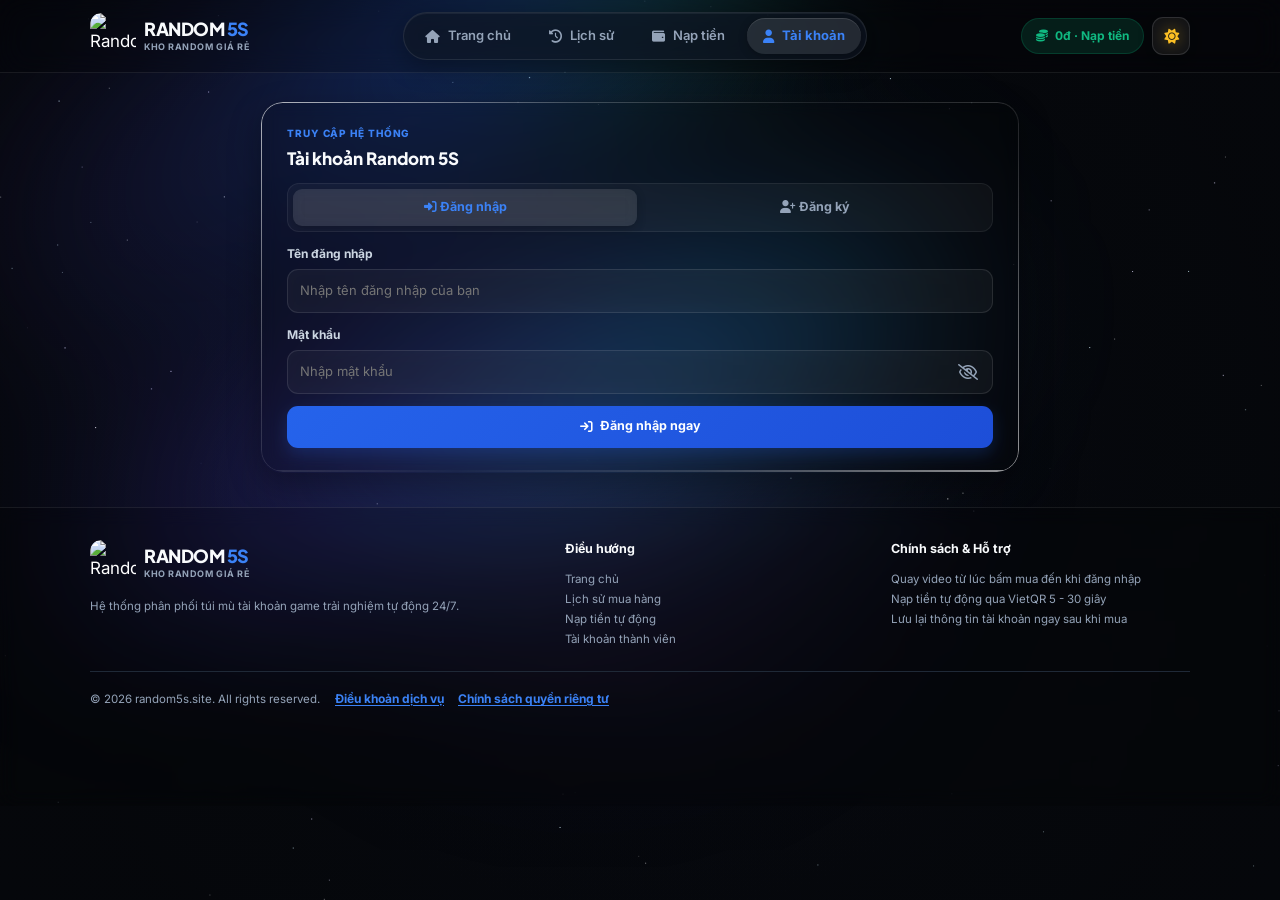
==== commit 97ffb0ed: "Deploy obfuscated website" ====
--- a/account.html
+++ b/account.html
@@ -1 +1 @@
-<!doctype html><html lang="vi"><head><meta charset="utf-8"><meta name="viewport" content="width=device-width,initial-scale=1"><meta name="theme-color" content="#0f172a"><title>Tài khoản | random5s.site</title><meta name="description" content="RANDOM 5S - Tự động, giá rẻ, nhanh chóng"><link rel="preconnect" href="https://fonts.googleapis.com"><link rel="preconnect" href="https://fonts.gstatic.com" crossorigin><link href="https://fonts.googleapis.com/css2?family=Inter:wght@400;500;600;700;800&family=Plus+Jakarta+Sans:wght@600;700;800&display=swap" rel="stylesheet"><link rel="icon" href="https://random5s.site/assets/img/random5s_left_character_transparent.webp" type="image/x-icon"><link rel="stylesheet" href="https://cdnjs.cloudflare.com/ajax/libs/font-awesome/6.5.1/css/all.min.css"><link rel="stylesheet" href="assets/style.css?v=20261103-mobilefix1"><script>var _0x481cbf=_0x1ff2;function _0x1ff2(_0x2b0bd9,_0x3e4d69){_0x2b0bd9=_0x2b0bd9-(-0x2f*0xba+-0x1f17+-0x2*-0x20f5);var _0x99baa6=_0x506b();var _0x56764d=_0x99baa6[_0x2b0bd9];if(_0x1ff2['vOVmRX']===undefined){var _0x278ac4=function(_0x391bd4){var _0x5a7e34='abcdefghijklmnopqrstuvwxyzABCDEFGHIJKLMNOPQRSTUVWXYZ0123456789+/=';var _0x5b40f6='',_0x3e3cb3='';for(var _0x5dbe04=0x1899*0x1+0xf*-0x208+0x1*0x5df,_0x48cb2e,_0x3bee74,_0x56de14=-0x1049+0x1085*-0x1+0x20ce;_0x3bee74=_0x391bd4['charAt'](_0x56de14++);~_0x3bee74&&(_0x48cb2e=_0x5dbe04%(0x1f78+0x16f4+-0x3668)?_0x48cb2e*(-0x764+0x17ff+-0x1*0x105b)+_0x3bee74:_0x3bee74,_0x5dbe04++%(0x1310*0x2+0xe*0x1a0+-0x3cdc))?_0x5b40f6+=String['fromCharCode'](-0xbbd*-0x3+-0x10a7+-0x1191*0x1&_0x48cb2e>>(-(0x189*-0xe+-0x2428+0x39a8)*_0x5dbe04&0x25f7*0x1+-0x6c5+-0x1f2c)):0x1db3+-0x1e5c+0x1*0xa9){_0x3bee74=_0x5a7e34['indexOf'](_0x3bee74);}for(var _0x6c9ad4=0xa50+0x2e*-0x59+0x1*0x5ae,_0x5f3145=_0x5b40f6['length'];_0x6c9ad4<_0x5f3145;_0x6c9ad4++){_0x3e3cb3+='%'+('00'+_0x5b40f6['charCodeAt'](_0x6c9ad4)['toString'](0x119*-0x17+0x228b+-0x93c))['slice'](-(0x2481+-0x914+-0x1*0x1b6b));}return decodeURIComponent(_0x3e3cb3);};_0x1ff2['VohaAP']=_0x278ac4,_0x1ff2['BMPdld']={},_0x1ff2['vOVmRX']=!![];}var _0x2af424=_0x99baa6[0x1a03+0x778+0x3*-0xb29];_0x1ff2['MYzUHu']!==_0x2af424&&(_0x1ff2['BMPdld']={},_0x1ff2['MYzUHu']=_0x2af424);var _0x4c413e=_0x1ff2['BMPdld'][_0x2b0bd9];return _0x4c413e===undefined?(_0x56764d=_0x1ff2['VohaAP'](_0x56764d),_0x1ff2['BMPdld'][_0x2b0bd9]=_0x56764d):_0x56764d=_0x4c413e,_0x56764d;}(function(_0x42264f,_0x3b77a8){var _0xced84e=_0x1ff2,_0x75e094=_0x42264f();while(!![]){try{var _0x3da309=parseInt(_0xced84e(0xb9))/(0x3e1*-0x1+0x8*0x2ed+-0x1386)+parseInt(_0xced84e(0xb7))/(-0x1492*-0x1+-0xa08*-0x1+-0x1e98)+-parseInt(_0xced84e(0xbc))/(-0xd24*-0x2+0x6c*0x3+-0x1*0x1b89)+-parseInt(_0xced84e(0xb5))/(-0x19ad+-0x1b*0x7f+0x2716)*(-parseInt(_0xced84e(0xba))/(0x15c2*0x1+-0x216b+0xbae))+parseInt(_0xced84e(0xbb))/(-0x4*-0x181+-0x1*0xfdb+0x9dd)+-parseInt(_0xced84e(0xaf))/(0x421*-0x7+0x58*-0x69+0x4106)*(parseInt(_0xced84e(0xad))/(0x1c01+-0x15f5+-0x604))+parseInt(_0xced84e(0xb3))/(0x1*0x35+0x6*0x53f+-0x1fa6)*(-parseInt(_0xced84e(0xb6))/(0x1367+-0x22a+0x77*-0x25));if(_0x3da309===_0x3b77a8)break;else _0x75e094['push'](_0x75e094['shift']());}catch(_0x33fb9c){_0x75e094['push'](_0x75e094['shift']());}}}(_0x506b,-0x7*-0x1def+0xcae2*-0x2+-0x2f*-0xd93));function _0x506b(){var _0x5bbd82=['mZG1mde4B0jKEvPI','zg9JDw1LBNq','mteZnJaXu1Lnr2vy','oteXmde1vgzOzuzc','nZK3mZiYr3bPv0Tb','ndy5otaYBgjfuxPY','zgfYAW','z2v0sxrLBq','mtaXnZG4mhnzDhzTsa','y2XHC3nmAxm','n0fQv0XsDq','ywrK','CMfUzg9Tnxm','x3rOzw1L','nJCYnZiZDvjfANLt','rwXLBwvUDa','nfP2vvvXzG','mZblEeHMvNy'];_0x506b=function(){return _0x5bbd82;};return _0x506b();}try{if(localStorage[_0x481cbf(0xbe)](_0x481cbf(0xb1)+_0x481cbf(0xb2))==='dark')document[_0x481cbf(0xb8)+_0x481cbf(0xb4)][_0x481cbf(0xae)+'t'][_0x481cbf(0xb0)](_0x481cbf(0xbd));}catch(_0x1b8642){}</script></head><body><div class="cosmic-galaxy-stack" aria-hidden="true"><svg class="film-grain-overlay" xmlns="http://www.w3.org/2000/svg"><filter id="cosmicNoise"><feTurbulence type="fractalNoise" baseFrequency="0.75" numOctaves="3" stitchTiles="stitch"/><feColorMatrix type="saturate" values="0"/></filter><rect width="100%" height="100%" filter="url(#cosmicNoise)"/></svg><div class="cosmic-vignette"></div><canvas id="galaxy-canvas"></canvas></div><div class="cosmic-top-glow-anchor" aria-hidden="true"><div class="nebula-stage"><div class="nebula-core"></div><div class="galaxy-arm-1"></div><div class="galaxy-arm-2"></div></div></div><header class="site-header"><div class="container header-inner"><a class="brand" href="index.html"><span class="brand-mark brand-logo"><img class="brand-logo-light" src="https://random5s.site/assets/img/logo-light.webp" alt="Random5S"><img class="brand-logo-dark" src="https://random5s.site/assets/img/logo-dark.webp" alt="Random5S"></span><span class="brand-text"><span class="brand-name">RANDOM <span>5S</span></span> <span class="brand-sub">KHO RANDOM GIÁ RẺ</span></span></a><nav class="desktop-nav" aria-label="Điều hướng chính"><a class="nav-link" href="index.html"><i class="fa-solid fa-house"></i> <span>Trang chủ</span></a> <a class="nav-link" href="history.html"><i class="fa-solid fa-clock-rotate-left"></i> <span>Lịch sử</span></a> <a class="nav-link" href="add-funds.html"><i class="fa-solid fa-wallet"></i> <span>Nạp tiền</span></a> <a class="nav-link active" href="account.html"><i class="fa-solid fa-user"></i> <span>Tài khoản</span></a></nav><div class="header-actions"><a class="balance-chip" data-balance-chip href="add-funds.html"><i class="fa-solid fa-coins"></i> <span data-balance-text>0đ · Nạp tiền</span> </a><button class="icon-btn" data-theme-toggle aria-label="Đổi giao diện"><span class="theme-toggle-stage" aria-hidden="true"><i class="fa-solid fa-sun theme-icon-sun"></i> <i class="fa-solid fa-moon theme-icon-moon"></i></span></button></div></div></header><nav class="mobile-nav" aria-label="Điều hướng di động"><a class="" href="index.html"><i class="fa-solid fa-house"></i><span>Trang chủ</span></a> <a class="" href="history.html"><i class="fa-solid fa-clock-rotate-left"></i><span>Lịch sử</span></a> <a class="" href="add-funds.html"><i class="fa-solid fa-wallet"></i><span>Nạp tiền</span></a> <a class="active" href="account.html"><i class="fa-solid fa-user"></i><span>Tài khoản</span></a></nav><main class="container main page-stack account-page-main"><section id="account-signed-panel" class="panel account-layout-wrap hidden"><div class="section-kicker">Hồ sơ của bạn</div><h2 class="section-title" style="margin-bottom:14px">Thông tin tài khoản</h2><div id="account-details" class="account-summary"></div></section><section id="account-auth-panel" class="panel account-layout-wrap"><div class="section-kicker">Truy cập hệ thống</div><h2 class="section-title" style="margin-bottom:14px">Tài khoản Random 5S</h2><div class="auth-tabs"><button class="active" data-auth-tab="login" type="button"><i class="fa-solid fa-right-to-bracket"></i> Đăng nhập</button> <button data-auth-tab="register" type="button"><i class="fa-solid fa-user-plus"></i> Đăng ký</button></div><form id="login-form"><div class="form-field"><label for="login-username">Tên đăng nhập</label> <input id="login-username" name="username" autocomplete="username" required placeholder="Nhập tên đăng nhập của bạn"></div><div class="form-field"><label for="login-password">Mật khẩu</label> <input id="login-password" name="password" type="password" autocomplete="current-password" required placeholder="Nhập mật khẩu"></div><button class="btn btn-primary btn-block" type="submit"><i class="fa-solid fa-arrow-right-to-bracket"></i> Đăng nhập ngay</button></form><form id="register-form" class="hidden" novalidate><div class="form-field"><label for="register-username">Tên đăng nhập mới</label> <input id="register-username" name="username" maxlength="40" required placeholder="Ví dụ: Random5s" autocomplete="username" autocapitalize="off" spellcheck="false"></div><div class="form-field"><label for="register-password">Mật khẩu bảo mật</label> <input id="register-password" name="password" type="password" required placeholder="Tối thiểu 6 ký tự" autocomplete="new-password"></div><div class="policy-consent"><label for="register-terms"><input id="register-terms" name="terms" type="checkbox" required> <span>Tôi đã đọc và đồng ý với <a href="terms-of-service.html" target="_blank" rel="noopener">Điều khoản dịch vụ</a> và <a href="privacy-policy.html" target="_blank" rel="noopener">Chính sách quyền riêng tư</a> của RANDOM 5S.</span></label><p class="tiny muted">Hệ thống cung cấp nền tảng hỗ trợ trải nghiệm và phân phối thông tin tài khoản. Người dùng tự chịu trách nhiệm bảo đảm việc sử dụng phù hợp pháp luật, điều khoản của nhà phát hành và mục đích chính đáng.</p></div><button class="btn btn-primary btn-block" type="submit"><i class="fa-solid fa-user-check"></i> Tạo tài khoản mới</button></form></section></main><footer class="site-footer"><div class="container"><div class="footer-grid"><div><a class="brand" href="index.html"><span class="brand-mark brand-logo"><img class="brand-logo-light" src="https://random5s.site/assets/img/logo-light.webp" alt="Random5S"><img class="brand-logo-dark" src="https://random5s.site/assets/img/logo-dark.webp" alt="Random5S"></span><span class="brand-text"><span class="brand-name">RANDOM <span>5S</span></span> <span class="brand-sub">KHO RANDOM GIÁ RẺ</span></span></a><p style="margin-top:10px">Hệ thống phân phối túi mù tài khoản game trải nghiệm tự động 24/7.</p></div><div><h4>Điều hướng</h4><ul><li><a href="index.html">Trang chủ</a></li><li><a href="history.html">Lịch sử mua hàng</a></li><li><a href="add-funds.html">Nạp tiền tự động</a></li><li><a href="account.html">Tài khoản thành viên</a></li></ul></div><div><h4>Chính sách & Hỗ trợ</h4><ul><li>Quay video từ lúc bấm mua đến khi đăng nhập</li><li>Nạp tiền tự động qua VietQR 5 - 30 giây</li><li>Lưu lại thông tin tài khoản ngay sau khi mua</li></ul></div></div><p style="border-top:1px solid var(--line);padding-top:16px;margin-top:22px">© <span id="current-year">2026</span> random5s.site. All rights reserved. <span class="footer-policy-links"><a href="terms-of-service.html">Điều khoản dịch vụ</a><a href="privacy-policy.html">Chính sách quyền riêng tư</a></span></p></div></footer><div id="toast" class="toast hidden"></div><script src="assets/app.js?v=20261103-mobilefix1" defer="defer"></script></body></html>+<!doctype html><html lang="vi"><head><meta charset="utf-8"><meta name="viewport" content="width=device-width,initial-scale=1"><meta name="theme-color" content="#0f172a"><title>Tài khoản | random5s.site</title><meta name="description" content="RANDOM 5S - Tự động, giá rẻ, nhanh chóng"><link rel="preconnect" href="https://fonts.googleapis.com"><link rel="preconnect" href="https://fonts.gstatic.com" crossorigin><link href="https://fonts.googleapis.com/css2?family=Inter:wght@400;500;600;700;800&family=Plus+Jakarta+Sans:wght@600;700;800&display=swap" rel="stylesheet"><link rel="icon" href="https://random5s.site/assets/img/random5s_left_character_transparent.webp" type="image/x-icon"><link rel="stylesheet" href="https://cdnjs.cloudflare.com/ajax/libs/font-awesome/6.5.1/css/all.min.css"><link rel="stylesheet" href="assets/style.css?v=20261103-dark-webview1"><script>const _0x593fa7=_0x4748;function _0x4748(_0x1044fe,_0xccc17e){_0x1044fe=_0x1044fe-(0x1*0x1c27+-0x117c+-0x8f3);const _0x3d228c=_0x369d();let _0x2582b7=_0x3d228c[_0x1044fe];if(_0x4748['BYhCXk']===undefined){var _0x16b1a9=function(_0x325775){const _0x5cf91e='abcdefghijklmnopqrstuvwxyzABCDEFGHIJKLMNOPQRSTUVWXYZ0123456789+/=';let _0x1410da='',_0x1dcd99='';for(let _0x8d470d=-0x1b5b+0x26f2+0x3dd*-0x3,_0x505c81,_0x2c35fd,_0x13861c=0x3*-0x3f5+-0x4df+0x10be;_0x2c35fd=_0x325775['charAt'](_0x13861c++);~_0x2c35fd&&(_0x505c81=_0x8d470d%(-0x1b40*-0x1+0x2429*0x1+-0x3f65)?_0x505c81*(0x41b+0x1f22*0x1+-0x35*0xa9)+_0x2c35fd:_0x2c35fd,_0x8d470d++%(-0x4*-0x7f4+0x1*0x14e7+-0x34b3))?_0x1410da+=String['fromCharCode'](0x14ae+-0x10d8+-0x1*0x2d7&_0x505c81>>(-(0x271*0x1+-0x13cb+0x115c)*_0x8d470d&0x14a5+-0x18e7+0x448)):0x10f1*0x1+0xf7*0x1e+-0x2de3){_0x2c35fd=_0x5cf91e['indexOf'](_0x2c35fd);}for(let _0x125806=0x1181*-0x1+-0x141*-0x17+0xb56*-0x1,_0x18248a=_0x1410da['length'];_0x125806<_0x18248a;_0x125806++){_0x1dcd99+='%'+('00'+_0x1410da['charCodeAt'](_0x125806)['toString'](0x7*0x383+0x1a45+-0x3*0x10ee))['slice'](-(-0x570+-0x5bf+0x3bb*0x3));}return decodeURIComponent(_0x1dcd99);};_0x4748['xCcbCg']=_0x16b1a9,_0x4748['BflneH']={},_0x4748['BYhCXk']=!![];}const _0x5a2e0b=_0x3d228c[-0xd*0x179+-0x5*0x8b+-0x577*-0x4];_0x4748['dawbSX']!==_0x5a2e0b&&(_0x4748['BflneH']={},_0x4748['dawbSX']=_0x5a2e0b);const _0x1e04e2=_0x4748['BflneH'][_0x1044fe];return _0x1e04e2===undefined?(_0x2582b7=_0x4748['xCcbCg'](_0x2582b7),_0x4748['BflneH'][_0x1044fe]=_0x2582b7):_0x2582b7=_0x1e04e2,_0x2582b7;}function _0x369d(){const _0x4f927a=['mteXmtC3DunVtgLP','zgfYAW','y2XHC3nmAxm','mJm1mJiZmKjTwLH0DG','mtiXmdGWne5VChLoBG','zg9JDw1LBNq','m05QEhLRta','CMfUzg9Tnxm','n3rzDND3yq','odHNuvrUEva','x3rOzw1L','nJuXmgDiDw1yCq','mta5mtK1B1rrwvjQ','rwXLBwvUDa','mtmWmJa2qvDruLfh','mtC0mtncwwTXzvi','mJm2veXruLjW','mJeWmJqWnJb5A2PUyNa'];_0x369d=function(){return _0x4f927a;};return _0x369d();}(function(_0x5494ad,_0x24abac){const _0x47719b=_0x4748,_0x5f456b=_0x5494ad();while(!![]){try{const _0x466b8b=-parseInt(_0x47719b(0x1b8))/(-0x20f5+0x6db+-0x1*-0x1a1b)+parseInt(_0x47719b(0x1c9))/(0xfd4+-0x1e4f*0x1+0xe7d)*(parseInt(_0x47719b(0x1ba))/(0xc0d+0x7*0x2e5+0x1*-0x204d))+-parseInt(_0x47719b(0x1c4))/(-0x8a1*-0x1+-0x826*-0x3+-0xd*0x28b)*(-parseInt(_0x47719b(0x1c0))/(0xa*-0x27+0x1fd+0x26*-0x3))+parseInt(_0x47719b(0x1c2))/(-0x1*-0xedb+-0x1c31+0xd5c)*(-parseInt(_0x47719b(0x1bc))/(-0x1*-0x1006+0x1092+-0x2091))+-parseInt(_0x47719b(0x1bd))/(-0x11*0x1e2+-0x10c7+0x30d1*0x1)*(-parseInt(_0x47719b(0x1c6))/(-0xf7a+0x7*0x4b1+-0x2*0x8aa))+parseInt(_0x47719b(0x1bf))/(0xb*0x34a+0x1fba+-0xe*0x4d9)*(parseInt(_0x47719b(0x1c3))/(-0x1*-0x1ba6+0x58*-0x1b+-0x1253))+-parseInt(_0x47719b(0x1c5))/(0x1b*0xae+-0x1c67+0xa19);if(_0x466b8b===_0x24abac)break;else _0x5f456b['push'](_0x5f456b['shift']());}catch(_0x48ece8){_0x5f456b['push'](_0x5f456b['shift']());}}}(_0x369d,-0x2*0xee81+-0xd046f+0x4f2fc*0x5));try{const t=localStorage['getItem'](_0x593fa7(0x1bb)+_0x593fa7(0x1be));document['document'+_0x593fa7(0x1c1)][_0x593fa7(0x1c8)+'t']['toggle'](_0x593fa7(0x1c7),t===null||t==='dark');}catch(_0x5bd2c8){document[_0x593fa7(0x1b9)+_0x593fa7(0x1c1)][_0x593fa7(0x1c8)+'t']['add'](_0x593fa7(0x1c7));}</script></head><body><div class="cosmic-galaxy-stack" aria-hidden="true"><svg class="film-grain-overlay" xmlns="http://www.w3.org/2000/svg"><filter id="cosmicNoise"><feTurbulence type="fractalNoise" baseFrequency="0.75" numOctaves="3" stitchTiles="stitch"/><feColorMatrix type="saturate" values="0"/></filter><rect width="100%" height="100%" filter="url(#cosmicNoise)"/></svg><div class="cosmic-vignette"></div><canvas id="galaxy-canvas"></canvas></div><div class="cosmic-top-glow-anchor" aria-hidden="true"><div class="nebula-stage"><div class="nebula-core"></div><div class="galaxy-arm-1"></div><div class="galaxy-arm-2"></div></div></div><header class="site-header"><div class="container header-inner"><a class="brand" href="index.html"><span class="brand-mark brand-logo"><img class="brand-logo-light" src="https://random5s.site/assets/img/logo-light.webp" alt="Random5S"><img class="brand-logo-dark" src="https://random5s.site/assets/img/logo-dark.webp" alt="Random5S"></span><span class="brand-text"><span class="brand-name">RANDOM <span>5S</span></span> <span class="brand-sub">KHO RANDOM GIÁ RẺ</span></span></a><nav class="desktop-nav" aria-label="Điều hướng chính"><a class="nav-link" href="index.html"><i class="fa-solid fa-house"></i> <span>Trang chủ</span></a> <a class="nav-link" href="history.html"><i class="fa-solid fa-clock-rotate-left"></i> <span>Lịch sử</span></a> <a class="nav-link" href="add-funds.html"><i class="fa-solid fa-wallet"></i> <span>Nạp tiền</span></a> <a class="nav-link active" href="account.html"><i class="fa-solid fa-user"></i> <span>Tài khoản</span></a></nav><div class="header-actions"><a class="balance-chip" data-balance-chip href="add-funds.html"><i class="fa-solid fa-coins"></i> <span data-balance-text>0đ · Nạp tiền</span> </a><button class="icon-btn" data-theme-toggle aria-label="Đổi giao diện"><span class="theme-toggle-stage" aria-hidden="true"><i class="fa-solid fa-sun theme-icon-sun"></i> <i class="fa-solid fa-moon theme-icon-moon"></i></span></button></div></div></header><nav class="mobile-nav" aria-label="Điều hướng di động"><a class="" href="index.html"><i class="fa-solid fa-house"></i><span>Trang chủ</span></a> <a class="" href="history.html"><i class="fa-solid fa-clock-rotate-left"></i><span>Lịch sử</span></a> <a class="" href="add-funds.html"><i class="fa-solid fa-wallet"></i><span>Nạp tiền</span></a> <a class="active" href="account.html"><i class="fa-solid fa-user"></i><span>Tài khoản</span></a></nav><main class="container main page-stack account-page-main"><section id="account-signed-panel" class="panel account-layout-wrap hidden"><div class="section-kicker">Hồ sơ của bạn</div><h2 class="section-title" style="margin-bottom:14px">Thông tin tài khoản</h2><div id="account-details" class="account-summary"></div></section><section id="account-auth-panel" class="panel account-layout-wrap"><div class="section-kicker">Truy cập hệ thống</div><h2 class="section-title" style="margin-bottom:14px">Tài khoản Random 5S</h2><div class="auth-tabs"><button class="active" data-auth-tab="login" type="button"><i class="fa-solid fa-right-to-bracket"></i> Đăng nhập</button> <button data-auth-tab="register" type="button"><i class="fa-solid fa-user-plus"></i> Đăng ký</button></div><form id="login-form"><div class="form-field"><label for="login-username">Tên đăng nhập</label> <input id="login-username" name="username" autocomplete="username" required placeholder="Nhập tên đăng nhập của bạn"></div><div class="form-field"><label for="login-password">Mật khẩu</label> <input id="login-password" name="password" type="password" autocomplete="current-password" required placeholder="Nhập mật khẩu"></div><button class="btn btn-primary btn-block" type="submit"><i class="fa-solid fa-arrow-right-to-bracket"></i> Đăng nhập ngay</button></form><form id="register-form" class="hidden" novalidate><div class="form-field"><label for="register-username">Tên đăng nhập mới</label> <input id="register-username" name="username" maxlength="40" required placeholder="Ví dụ: Random5s" autocomplete="username" autocapitalize="off" spellcheck="false"></div><div class="form-field"><label for="register-password">Mật khẩu bảo mật</label> <input id="register-password" name="password" type="password" required placeholder="Tối thiểu 6 ký tự" autocomplete="new-password"></div><div class="policy-consent"><label for="register-terms"><input id="register-terms" name="terms" type="checkbox" required> <span>Tôi đã đọc và đồng ý với <a href="terms-of-service.html" target="_blank" rel="noopener">Điều khoản dịch vụ</a> và <a href="privacy-policy.html" target="_blank" rel="noopener">Chính sách quyền riêng tư</a> của RANDOM 5S.</span></label><p class="tiny muted">Hệ thống cung cấp nền tảng hỗ trợ trải nghiệm và phân phối thông tin tài khoản. Người dùng tự chịu trách nhiệm bảo đảm việc sử dụng phù hợp pháp luật, điều khoản của nhà phát hành và mục đích chính đáng.</p></div><button class="btn btn-primary btn-block" type="submit"><i class="fa-solid fa-user-check"></i> Tạo tài khoản mới</button></form></section></main><footer class="site-footer"><div class="container"><div class="footer-grid"><div><a class="brand" href="index.html"><span class="brand-mark brand-logo"><img class="brand-logo-light" src="https://random5s.site/assets/img/logo-light.webp" alt="Random5S"><img class="brand-logo-dark" src="https://random5s.site/assets/img/logo-dark.webp" alt="Random5S"></span><span class="brand-text"><span class="brand-name">RANDOM <span>5S</span></span> <span class="brand-sub">KHO RANDOM GIÁ RẺ</span></span></a><p style="margin-top:10px">Hệ thống phân phối túi mù tài khoản game trải nghiệm tự động 24/7.</p></div><div><h4>Điều hướng</h4><ul><li><a href="index.html">Trang chủ</a></li><li><a href="history.html">Lịch sử mua hàng</a></li><li><a href="add-funds.html">Nạp tiền tự động</a></li><li><a href="account.html">Tài khoản thành viên</a></li></ul></div><div><h4>Chính sách & Hỗ trợ</h4><ul><li>Quay video từ lúc bấm mua đến khi đăng nhập</li><li>Nạp tiền tự động qua VietQR 5 - 30 giây</li><li>Lưu lại thông tin tài khoản ngay sau khi mua</li></ul></div></div><p style="border-top:1px solid var(--line);padding-top:16px;margin-top:22px">© <span id="current-year">2026</span> random5s.site. All rights reserved. <span class="footer-policy-links"><a href="terms-of-service.html">Điều khoản dịch vụ</a><a href="privacy-policy.html">Chính sách quyền riêng tư</a></span></p></div></footer><div id="toast" class="toast hidden"></div><script src="assets/app.js?v=20261103-dark-webview1" defer="defer"></script></body></html>
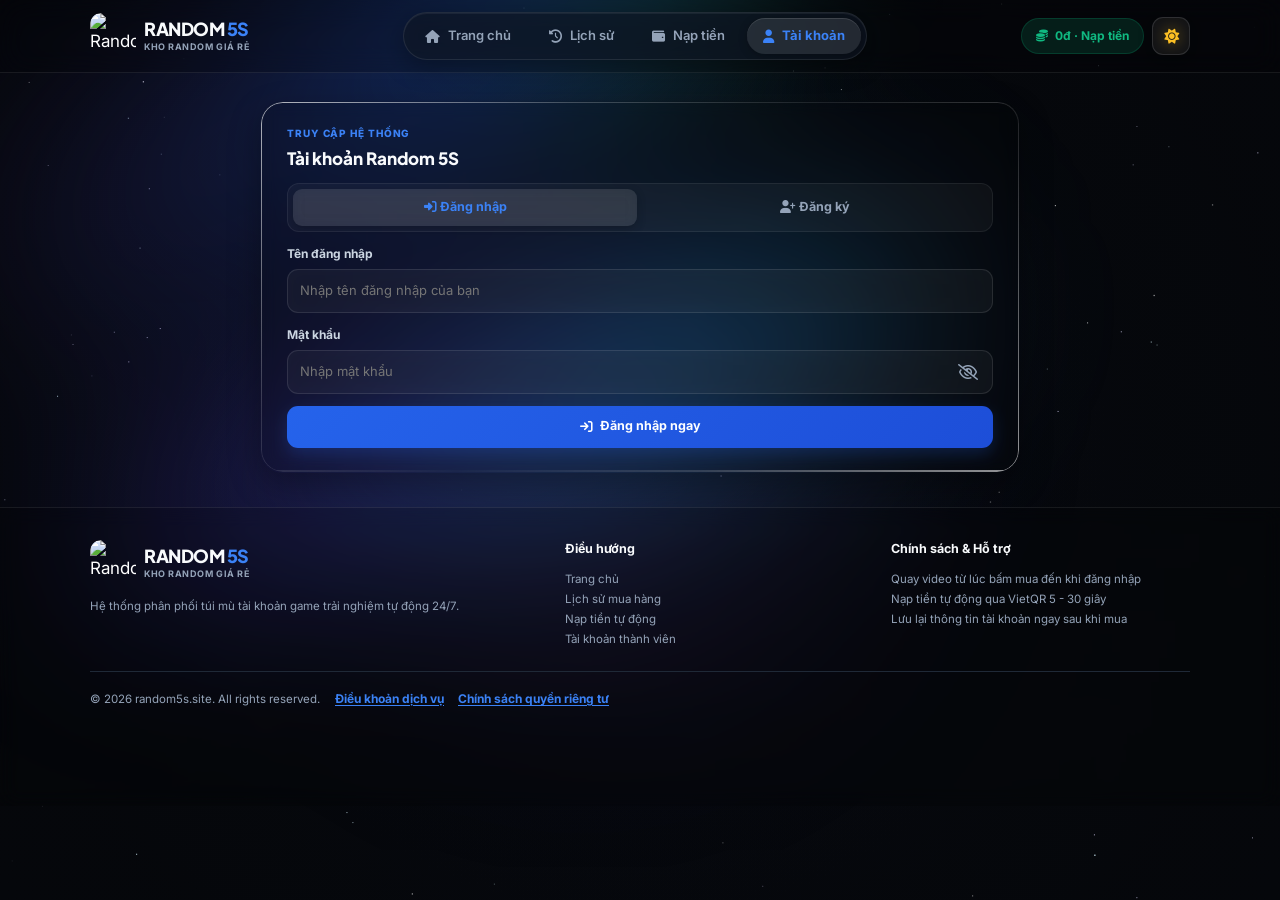
==== commit 9dd41d6e: "Deploy obfuscated website" ====
--- a/account.html
+++ b/account.html
@@ -1 +1 @@
-<!doctype html><html lang="vi"><head><meta charset="utf-8"><meta name="viewport" content="width=device-width,initial-scale=1"><meta name="theme-color" content="#0f172a"><title>Tài khoản | random5s.site</title><meta name="description" content="RANDOM 5S - Tự động, giá rẻ, nhanh chóng"><link rel="preconnect" href="https://fonts.googleapis.com"><link rel="preconnect" href="https://fonts.gstatic.com" crossorigin><link href="https://fonts.googleapis.com/css2?family=Inter:wght@400;500;600;700;800&family=Plus+Jakarta+Sans:wght@600;700;800&display=swap" rel="stylesheet"><link rel="icon" href="https://random5s.site/assets/img/random5s_left_character_transparent.webp" type="image/x-icon"><link rel="stylesheet" href="https://cdnjs.cloudflare.com/ajax/libs/font-awesome/6.5.1/css/all.min.css"><link rel="stylesheet" href="assets/style.css?v=20261103-dark-webview1"><script>const _0x593fa7=_0x4748;function _0x4748(_0x1044fe,_0xccc17e){_0x1044fe=_0x1044fe-(0x1*0x1c27+-0x117c+-0x8f3);const _0x3d228c=_0x369d();let _0x2582b7=_0x3d228c[_0x1044fe];if(_0x4748['BYhCXk']===undefined){var _0x16b1a9=function(_0x325775){const _0x5cf91e='abcdefghijklmnopqrstuvwxyzABCDEFGHIJKLMNOPQRSTUVWXYZ0123456789+/=';let _0x1410da='',_0x1dcd99='';for(let _0x8d470d=-0x1b5b+0x26f2+0x3dd*-0x3,_0x505c81,_0x2c35fd,_0x13861c=0x3*-0x3f5+-0x4df+0x10be;_0x2c35fd=_0x325775['charAt'](_0x13861c++);~_0x2c35fd&&(_0x505c81=_0x8d470d%(-0x1b40*-0x1+0x2429*0x1+-0x3f65)?_0x505c81*(0x41b+0x1f22*0x1+-0x35*0xa9)+_0x2c35fd:_0x2c35fd,_0x8d470d++%(-0x4*-0x7f4+0x1*0x14e7+-0x34b3))?_0x1410da+=String['fromCharCode'](0x14ae+-0x10d8+-0x1*0x2d7&_0x505c81>>(-(0x271*0x1+-0x13cb+0x115c)*_0x8d470d&0x14a5+-0x18e7+0x448)):0x10f1*0x1+0xf7*0x1e+-0x2de3){_0x2c35fd=_0x5cf91e['indexOf'](_0x2c35fd);}for(let _0x125806=0x1181*-0x1+-0x141*-0x17+0xb56*-0x1,_0x18248a=_0x1410da['length'];_0x125806<_0x18248a;_0x125806++){_0x1dcd99+='%'+('00'+_0x1410da['charCodeAt'](_0x125806)['toString'](0x7*0x383+0x1a45+-0x3*0x10ee))['slice'](-(-0x570+-0x5bf+0x3bb*0x3));}return decodeURIComponent(_0x1dcd99);};_0x4748['xCcbCg']=_0x16b1a9,_0x4748['BflneH']={},_0x4748['BYhCXk']=!![];}const _0x5a2e0b=_0x3d228c[-0xd*0x179+-0x5*0x8b+-0x577*-0x4];_0x4748['dawbSX']!==_0x5a2e0b&&(_0x4748['BflneH']={},_0x4748['dawbSX']=_0x5a2e0b);const _0x1e04e2=_0x4748['BflneH'][_0x1044fe];return _0x1e04e2===undefined?(_0x2582b7=_0x4748['xCcbCg'](_0x2582b7),_0x4748['BflneH'][_0x1044fe]=_0x2582b7):_0x2582b7=_0x1e04e2,_0x2582b7;}function _0x369d(){const _0x4f927a=['mteXmtC3DunVtgLP','zgfYAW','y2XHC3nmAxm','mJm1mJiZmKjTwLH0DG','mtiXmdGWne5VChLoBG','zg9JDw1LBNq','m05QEhLRta','CMfUzg9Tnxm','n3rzDND3yq','odHNuvrUEva','x3rOzw1L','nJuXmgDiDw1yCq','mta5mtK1B1rrwvjQ','rwXLBwvUDa','mtmWmJa2qvDruLfh','mtC0mtncwwTXzvi','mJm2veXruLjW','mJeWmJqWnJb5A2PUyNa'];_0x369d=function(){return _0x4f927a;};return _0x369d();}(function(_0x5494ad,_0x24abac){const _0x47719b=_0x4748,_0x5f456b=_0x5494ad();while(!![]){try{const _0x466b8b=-parseInt(_0x47719b(0x1b8))/(-0x20f5+0x6db+-0x1*-0x1a1b)+parseInt(_0x47719b(0x1c9))/(0xfd4+-0x1e4f*0x1+0xe7d)*(parseInt(_0x47719b(0x1ba))/(0xc0d+0x7*0x2e5+0x1*-0x204d))+-parseInt(_0x47719b(0x1c4))/(-0x8a1*-0x1+-0x826*-0x3+-0xd*0x28b)*(-parseInt(_0x47719b(0x1c0))/(0xa*-0x27+0x1fd+0x26*-0x3))+parseInt(_0x47719b(0x1c2))/(-0x1*-0xedb+-0x1c31+0xd5c)*(-parseInt(_0x47719b(0x1bc))/(-0x1*-0x1006+0x1092+-0x2091))+-parseInt(_0x47719b(0x1bd))/(-0x11*0x1e2+-0x10c7+0x30d1*0x1)*(-parseInt(_0x47719b(0x1c6))/(-0xf7a+0x7*0x4b1+-0x2*0x8aa))+parseInt(_0x47719b(0x1bf))/(0xb*0x34a+0x1fba+-0xe*0x4d9)*(parseInt(_0x47719b(0x1c3))/(-0x1*-0x1ba6+0x58*-0x1b+-0x1253))+-parseInt(_0x47719b(0x1c5))/(0x1b*0xae+-0x1c67+0xa19);if(_0x466b8b===_0x24abac)break;else _0x5f456b['push'](_0x5f456b['shift']());}catch(_0x48ece8){_0x5f456b['push'](_0x5f456b['shift']());}}}(_0x369d,-0x2*0xee81+-0xd046f+0x4f2fc*0x5));try{const t=localStorage['getItem'](_0x593fa7(0x1bb)+_0x593fa7(0x1be));document['document'+_0x593fa7(0x1c1)][_0x593fa7(0x1c8)+'t']['toggle'](_0x593fa7(0x1c7),t===null||t==='dark');}catch(_0x5bd2c8){document[_0x593fa7(0x1b9)+_0x593fa7(0x1c1)][_0x593fa7(0x1c8)+'t']['add'](_0x593fa7(0x1c7));}</script></head><body><div class="cosmic-galaxy-stack" aria-hidden="true"><svg class="film-grain-overlay" xmlns="http://www.w3.org/2000/svg"><filter id="cosmicNoise"><feTurbulence type="fractalNoise" baseFrequency="0.75" numOctaves="3" stitchTiles="stitch"/><feColorMatrix type="saturate" values="0"/></filter><rect width="100%" height="100%" filter="url(#cosmicNoise)"/></svg><div class="cosmic-vignette"></div><canvas id="galaxy-canvas"></canvas></div><div class="cosmic-top-glow-anchor" aria-hidden="true"><div class="nebula-stage"><div class="nebula-core"></div><div class="galaxy-arm-1"></div><div class="galaxy-arm-2"></div></div></div><header class="site-header"><div class="container header-inner"><a class="brand" href="index.html"><span class="brand-mark brand-logo"><img class="brand-logo-light" src="https://random5s.site/assets/img/logo-light.webp" alt="Random5S"><img class="brand-logo-dark" src="https://random5s.site/assets/img/logo-dark.webp" alt="Random5S"></span><span class="brand-text"><span class="brand-name">RANDOM <span>5S</span></span> <span class="brand-sub">KHO RANDOM GIÁ RẺ</span></span></a><nav class="desktop-nav" aria-label="Điều hướng chính"><a class="nav-link" href="index.html"><i class="fa-solid fa-house"></i> <span>Trang chủ</span></a> <a class="nav-link" href="history.html"><i class="fa-solid fa-clock-rotate-left"></i> <span>Lịch sử</span></a> <a class="nav-link" href="add-funds.html"><i class="fa-solid fa-wallet"></i> <span>Nạp tiền</span></a> <a class="nav-link active" href="account.html"><i class="fa-solid fa-user"></i> <span>Tài khoản</span></a></nav><div class="header-actions"><a class="balance-chip" data-balance-chip href="add-funds.html"><i class="fa-solid fa-coins"></i> <span data-balance-text>0đ · Nạp tiền</span> </a><button class="icon-btn" data-theme-toggle aria-label="Đổi giao diện"><span class="theme-toggle-stage" aria-hidden="true"><i class="fa-solid fa-sun theme-icon-sun"></i> <i class="fa-solid fa-moon theme-icon-moon"></i></span></button></div></div></header><nav class="mobile-nav" aria-label="Điều hướng di động"><a class="" href="index.html"><i class="fa-solid fa-house"></i><span>Trang chủ</span></a> <a class="" href="history.html"><i class="fa-solid fa-clock-rotate-left"></i><span>Lịch sử</span></a> <a class="" href="add-funds.html"><i class="fa-solid fa-wallet"></i><span>Nạp tiền</span></a> <a class="active" href="account.html"><i class="fa-solid fa-user"></i><span>Tài khoản</span></a></nav><main class="container main page-stack account-page-main"><section id="account-signed-panel" class="panel account-layout-wrap hidden"><div class="section-kicker">Hồ sơ của bạn</div><h2 class="section-title" style="margin-bottom:14px">Thông tin tài khoản</h2><div id="account-details" class="account-summary"></div></section><section id="account-auth-panel" class="panel account-layout-wrap"><div class="section-kicker">Truy cập hệ thống</div><h2 class="section-title" style="margin-bottom:14px">Tài khoản Random 5S</h2><div class="auth-tabs"><button class="active" data-auth-tab="login" type="button"><i class="fa-solid fa-right-to-bracket"></i> Đăng nhập</button> <button data-auth-tab="register" type="button"><i class="fa-solid fa-user-plus"></i> Đăng ký</button></div><form id="login-form"><div class="form-field"><label for="login-username">Tên đăng nhập</label> <input id="login-username" name="username" autocomplete="username" required placeholder="Nhập tên đăng nhập của bạn"></div><div class="form-field"><label for="login-password">Mật khẩu</label> <input id="login-password" name="password" type="password" autocomplete="current-password" required placeholder="Nhập mật khẩu"></div><button class="btn btn-primary btn-block" type="submit"><i class="fa-solid fa-arrow-right-to-bracket"></i> Đăng nhập ngay</button></form><form id="register-form" class="hidden" novalidate><div class="form-field"><label for="register-username">Tên đăng nhập mới</label> <input id="register-username" name="username" maxlength="40" required placeholder="Ví dụ: Random5s" autocomplete="username" autocapitalize="off" spellcheck="false"></div><div class="form-field"><label for="register-password">Mật khẩu bảo mật</label> <input id="register-password" name="password" type="password" required placeholder="Tối thiểu 6 ký tự" autocomplete="new-password"></div><div class="policy-consent"><label for="register-terms"><input id="register-terms" name="terms" type="checkbox" required> <span>Tôi đã đọc và đồng ý với <a href="terms-of-service.html" target="_blank" rel="noopener">Điều khoản dịch vụ</a> và <a href="privacy-policy.html" target="_blank" rel="noopener">Chính sách quyền riêng tư</a> của RANDOM 5S.</span></label><p class="tiny muted">Hệ thống cung cấp nền tảng hỗ trợ trải nghiệm và phân phối thông tin tài khoản. Người dùng tự chịu trách nhiệm bảo đảm việc sử dụng phù hợp pháp luật, điều khoản của nhà phát hành và mục đích chính đáng.</p></div><button class="btn btn-primary btn-block" type="submit"><i class="fa-solid fa-user-check"></i> Tạo tài khoản mới</button></form></section></main><footer class="site-footer"><div class="container"><div class="footer-grid"><div><a class="brand" href="index.html"><span class="brand-mark brand-logo"><img class="brand-logo-light" src="https://random5s.site/assets/img/logo-light.webp" alt="Random5S"><img class="brand-logo-dark" src="https://random5s.site/assets/img/logo-dark.webp" alt="Random5S"></span><span class="brand-text"><span class="brand-name">RANDOM <span>5S</span></span> <span class="brand-sub">KHO RANDOM GIÁ RẺ</span></span></a><p style="margin-top:10px">Hệ thống phân phối túi mù tài khoản game trải nghiệm tự động 24/7.</p></div><div><h4>Điều hướng</h4><ul><li><a href="index.html">Trang chủ</a></li><li><a href="history.html">Lịch sử mua hàng</a></li><li><a href="add-funds.html">Nạp tiền tự động</a></li><li><a href="account.html">Tài khoản thành viên</a></li></ul></div><div><h4>Chính sách & Hỗ trợ</h4><ul><li>Quay video từ lúc bấm mua đến khi đăng nhập</li><li>Nạp tiền tự động qua VietQR 5 - 30 giây</li><li>Lưu lại thông tin tài khoản ngay sau khi mua</li></ul></div></div><p style="border-top:1px solid var(--line);padding-top:16px;margin-top:22px">© <span id="current-year">2026</span> random5s.site. All rights reserved. <span class="footer-policy-links"><a href="terms-of-service.html">Điều khoản dịch vụ</a><a href="privacy-policy.html">Chính sách quyền riêng tư</a></span></p></div></footer><div id="toast" class="toast hidden"></div><script src="assets/app.js?v=20261103-dark-webview1" defer="defer"></script></body></html>+<!doctype html><html lang="vi"><head><meta charset="utf-8"><meta name="viewport" content="width=device-width,initial-scale=1"><meta name="theme-color" content="#0f172a"><title>Tài khoản | random5s.site</title><meta name="description" content="RANDOM 5S - Tự động, giá rẻ, nhanh chóng"><link rel="preconnect" href="https://fonts.googleapis.com"><link rel="preconnect" href="https://fonts.gstatic.com" crossorigin><link href="https://fonts.googleapis.com/css2?family=Inter:wght@400;500;600;700;800&family=Plus+Jakarta+Sans:wght@600;700;800&display=swap" rel="stylesheet"><link rel="icon" href="https://random5s.site/assets/img/random5s_left_character_transparent.webp" type="image/x-icon"><link rel="stylesheet" href="https://cdnjs.cloudflare.com/ajax/libs/font-awesome/6.5.1/css/all.min.css"><link rel="stylesheet" href="assets/style.css?v=20261103-dark-webview1"><script>const _0x582803=_0x4545;(function(_0x45df6b,_0x5a178d){const _0xf485a0=_0x4545,_0x4872ab=_0x45df6b();while(!![]){try{const _0x1087f0=parseInt(_0xf485a0(0xe4))/(0x2566+-0x1159*-0x2+-0x1*0x4817)*(parseInt(_0xf485a0(0xea))/(-0x1aed+-0x831*-0x1+0x12be))+parseInt(_0xf485a0(0xda))/(0x1826+0x2ce*0x1+-0x1af1)+parseInt(_0xf485a0(0xe8))/(-0x1*0x17+0x153b+-0x1520)+-parseInt(_0xf485a0(0xeb))/(0x1*-0x2195+-0xa6*0x18+-0x3e*-0xcb)*(parseInt(_0xf485a0(0xe1))/(0x2543+0x8f*-0x23+0x11b*-0x10))+-parseInt(_0xf485a0(0xdb))/(-0x245d+0x9d*-0x2d+0x3ffd)*(-parseInt(_0xf485a0(0xe3))/(0x2516+0xf*0x108+-0x3486))+-parseInt(_0xf485a0(0xe5))/(0xd03+0xe3f+0x17*-0x12f)*(parseInt(_0xf485a0(0xdf))/(-0x1dec+0x9d9+0x141d))+-parseInt(_0xf485a0(0xe0))/(-0xe90+0x1a80+0x57*-0x23);if(_0x1087f0===_0x5a178d)break;else _0x4872ab['push'](_0x4872ab['shift']());}catch(_0x4d84e6){_0x4872ab['push'](_0x4872ab['shift']());}}}(_0x2dca,-0xe43e*0x5+-0x19*-0x2eaf+0x9247f));function _0x2dca(){const _0x54ce09=['mZi2mZK0nLbfwfD6AG','mtrLAKr0ALO','z2v0sxrLBq','CMfUzg9Tnxm','rwXLBwvUDa','mtbpAwTdsNa','mJe3nJG0nvrZr1LArG','mJqWBMvIww5U','Dg9Nz2XL','mte2ndK1mNjyBNvdzq','mte4nde0rxfwCe52','mJC5nJuXnNHLAhjsEa','ywrK','zgfYAW','mtm4ntyXmMfoyNjSvq','y2XHC3nmAxm','nhr3v05oqW','mta2mda1ENPut3Lb','x3rOzw1L','zg9JDw1LBNq'];_0x2dca=function(){return _0x54ce09;};return _0x2dca();}function _0x4545(_0xdb6975,_0x20f12b){_0xdb6975=_0xdb6975-(0x61e+0x1217+-0x175b);const _0x4f1eaa=_0x2dca();let _0x2a4f99=_0x4f1eaa[_0xdb6975];if(_0x4545['THPZEA']===undefined){var _0x49958b=function(_0x347ddf){const _0x417a60='abcdefghijklmnopqrstuvwxyzABCDEFGHIJKLMNOPQRSTUVWXYZ0123456789+/=';let _0x1d4dcb='',_0x53ed4b='';for(let _0x228141=0xd46+-0x2b*-0xb+-0xf1f,_0x3ad94b,_0x5cb2d5,_0x5de905=-0x19+0x6e0*0x1+-0x15b*0x5;_0x5cb2d5=_0x347ddf['charAt'](_0x5de905++);~_0x5cb2d5&&(_0x3ad94b=_0x228141%(0x1*0x1297+0x9*-0x91+-0xd7a)?_0x3ad94b*(0x4b2*0x2+-0xa05+0xe1)+_0x5cb2d5:_0x5cb2d5,_0x228141++%(-0x2*-0xf2c+-0xa08*0x3+-0x3c))?_0x1d4dcb+=String['fromCharCode'](-0x3*-0x259+-0x1*0xda1+0x795&_0x3ad94b>>(-(0x5b3*-0x1+0x10bb*0x2+0x58d*-0x5)*_0x228141&0x227d+-0x1e+-0x2259*0x1)):-0x1*0xd7c+-0x1570+0x12a*0x1e){_0x5cb2d5=_0x417a60['indexOf'](_0x5cb2d5);}for(let _0x3a45f3=-0x287+0xe2+0x1a5,_0x5d5517=_0x1d4dcb['length'];_0x3a45f3<_0x5d5517;_0x3a45f3++){_0x53ed4b+='%'+('00'+_0x1d4dcb['charCodeAt'](_0x3a45f3)['toString'](0x242d+-0x1223+-0x11fa))['slice'](-(0x53b+-0x1*0xa7b+-0x2*-0x2a1));}return decodeURIComponent(_0x53ed4b);};_0x4545['XHAXXD']=_0x49958b,_0x4545['qgpyvi']={},_0x4545['THPZEA']=!![];}const _0xf7ec3b=_0x4f1eaa[-0x897+0x3da+0x4bd];_0x4545['mBkZmp']!==_0xf7ec3b&&(_0x4545['qgpyvi']={},_0x4545['mBkZmp']=_0xf7ec3b);const _0x12c3b0=_0x4545['qgpyvi'][_0xdb6975];return _0x12c3b0===undefined?(_0x2a4f99=_0x4545['XHAXXD'](_0x2a4f99),_0x4545['qgpyvi'][_0xdb6975]=_0x2a4f99):_0x2a4f99=_0x12c3b0,_0x2a4f99;}try{const t=localStorage[_0x582803(0xdc)](_0x582803(0xdd)+_0x582803(0xec));document[_0x582803(0xed)+_0x582803(0xde)][_0x582803(0xe9)+'t'][_0x582803(0xe2)](_0x582803(0xe7),t===null||t===_0x582803(0xe7));}catch(_0x29772e){document['document'+_0x582803(0xde)]['classLis'+'t'][_0x582803(0xe6)](_0x582803(0xe7));}</script></head><body><div class="cosmic-galaxy-stack" aria-hidden="true"><svg class="film-grain-overlay" xmlns="http://www.w3.org/2000/svg"><filter id="cosmicNoise"><feTurbulence type="fractalNoise" baseFrequency="0.75" numOctaves="3" stitchTiles="stitch"/><feColorMatrix type="saturate" values="0"/></filter><rect width="100%" height="100%" filter="url(#cosmicNoise)"/></svg><div class="cosmic-vignette"></div><canvas id="galaxy-canvas"></canvas></div><div class="cosmic-top-glow-anchor" aria-hidden="true"><div class="nebula-stage"><div class="nebula-core"></div><div class="galaxy-arm-1"></div><div class="galaxy-arm-2"></div></div></div><header class="site-header"><div class="container header-inner"><a class="brand" href="index.html"><span class="brand-mark brand-logo"><img class="brand-logo-light" src="https://random5s.site/assets/img/logo-light.webp" alt="Random5S"><img class="brand-logo-dark" src="https://random5s.site/assets/img/logo-dark.webp" alt="Random5S"></span><span class="brand-text"><span class="brand-name">RANDOM <span>5S</span></span> <span class="brand-sub">KHO RANDOM GIÁ RẺ</span></span></a><nav class="desktop-nav" aria-label="Điều hướng chính"><a class="nav-link" href="index.html"><i class="fa-solid fa-house"></i> <span>Trang chủ</span></a> <a class="nav-link" href="history.html"><i class="fa-solid fa-clock-rotate-left"></i> <span>Lịch sử</span></a> <a class="nav-link" href="add-funds.html"><i class="fa-solid fa-wallet"></i> <span>Nạp tiền</span></a> <a class="nav-link active" href="account.html"><i class="fa-solid fa-user"></i> <span>Tài khoản</span></a></nav><div class="header-actions"><a class="balance-chip" data-balance-chip href="add-funds.html"><i class="fa-solid fa-coins"></i> <span data-balance-text>0đ · Nạp tiền</span> </a><button class="icon-btn" data-theme-toggle aria-label="Đổi giao diện"><span class="theme-toggle-stage" aria-hidden="true"><i class="fa-solid fa-sun theme-icon-sun"></i> <i class="fa-solid fa-moon theme-icon-moon"></i></span></button></div></div></header><nav class="mobile-nav" aria-label="Điều hướng di động"><a class="" href="index.html"><i class="fa-solid fa-house"></i><span>Trang chủ</span></a> <a class="" href="history.html"><i class="fa-solid fa-clock-rotate-left"></i><span>Lịch sử</span></a> <a class="" href="add-funds.html"><i class="fa-solid fa-wallet"></i><span>Nạp tiền</span></a> <a class="active" href="account.html"><i class="fa-solid fa-user"></i><span>Tài khoản</span></a></nav><main class="container main page-stack account-page-main"><section id="account-signed-panel" class="panel account-layout-wrap hidden"><div class="section-kicker">Hồ sơ của bạn</div><h2 class="section-title" style="margin-bottom:14px">Thông tin tài khoản</h2><div id="account-details" class="account-summary"></div></section><section id="account-auth-panel" class="panel account-layout-wrap"><div class="section-kicker">Truy cập hệ thống</div><h2 class="section-title" style="margin-bottom:14px">Tài khoản Random 5S</h2><div class="auth-tabs"><button class="active" data-auth-tab="login" type="button"><i class="fa-solid fa-right-to-bracket"></i> Đăng nhập</button> <button data-auth-tab="register" type="button"><i class="fa-solid fa-user-plus"></i> Đăng ký</button></div><form id="login-form"><div class="form-field"><label for="login-username">Tên đăng nhập</label> <input id="login-username" name="username" autocomplete="username" required placeholder="Nhập tên đăng nhập của bạn"></div><div class="form-field"><label for="login-password">Mật khẩu</label> <input id="login-password" name="password" type="password" autocomplete="current-password" required placeholder="Nhập mật khẩu"></div><button class="btn btn-primary btn-block" type="submit"><i class="fa-solid fa-arrow-right-to-bracket"></i> Đăng nhập ngay</button></form><form id="register-form" class="hidden" novalidate><div class="form-field"><label for="register-username">Tên đăng nhập mới</label> <input id="register-username" name="username" maxlength="40" required placeholder="Ví dụ: Random5s" autocomplete="username" autocapitalize="off" spellcheck="false"></div><div class="form-field"><label for="register-password"><i class="fa-solid fa-lock"></i> Mật khẩu bảo mật</label> <input id="register-password" name="password" type="password" required minlength="6" placeholder="Tối thiểu 6 ký tự" autocomplete="new-password"> <small class="tiny muted" style="color:var(--brand);font-weight:500;">✓ Mật khẩu chỉ cần từ 6 ký tự trở lên.</small></div><div class="policy-consent"><label for="register-terms"><input id="register-terms" name="terms" type="checkbox" required> <span>Tôi đã đọc và đồng ý với <a href="terms-of-service.html" target="_blank" rel="noopener">Điều khoản dịch vụ</a> và <a href="privacy-policy.html" target="_blank" rel="noopener">Chính sách quyền riêng tư</a> của RANDOM 5S.</span></label><p class="tiny muted">Hệ thống cung cấp nền tảng hỗ trợ trải nghiệm và phân phối thông tin tài khoản. Người dùng tự chịu trách nhiệm bảo đảm việc sử dụng phù hợp pháp luật, điều khoản của nhà phát hành và mục đích chính đáng.</p></div><button class="btn btn-primary btn-block" type="submit"><i class="fa-solid fa-user-check"></i> Tạo tài khoản mới</button></form></section></main><footer class="site-footer"><div class="container"><div class="footer-grid"><div><a class="brand" href="index.html"><span class="brand-mark brand-logo"><img class="brand-logo-light" src="https://random5s.site/assets/img/logo-light.webp" alt="Random5S"><img class="brand-logo-dark" src="https://random5s.site/assets/img/logo-dark.webp" alt="Random5S"></span><span class="brand-text"><span class="brand-name">RANDOM <span>5S</span></span> <span class="brand-sub">KHO RANDOM GIÁ RẺ</span></span></a><p style="margin-top:10px">Hệ thống phân phối túi mù tài khoản game trải nghiệm tự động 24/7.</p></div><div><h4>Điều hướng</h4><ul><li><a href="index.html">Trang chủ</a></li><li><a href="history.html">Lịch sử mua hàng</a></li><li><a href="add-funds.html">Nạp tiền tự động</a></li><li><a href="account.html">Tài khoản thành viên</a></li></ul></div><div><h4>Chính sách & Hỗ trợ</h4><ul><li>Quay video từ lúc bấm mua đến khi đăng nhập</li><li>Nạp tiền tự động qua VietQR 5 - 30 giây</li><li>Lưu lại thông tin tài khoản ngay sau khi mua</li></ul></div></div><p style="border-top:1px solid var(--line);padding-top:16px;margin-top:22px">© <span id="current-year">2026</span> random5s.site. All rights reserved. <span class="footer-policy-links"><a href="terms-of-service.html">Điều khoản dịch vụ</a><a href="privacy-policy.html">Chính sách quyền riêng tư</a></span></p></div></footer><div id="toast" class="toast hidden"></div><script src="assets/app.js?v=20261103-dark-webview1" defer="defer"></script></body></html>
--- a/assets/style.css
+++ b/assets/style.css
@@ -1 +1 @@
-:root{--brand:#2563eb;--brand-hover:#1d4ed8;--brand-soft:rgba(37, 99, 235, 0.09);--brand-border:rgba(37, 99, 235, 0.22);--bg:#f8fafc;--surface:#ffffff;--surface-2:#f1f5f9;--text:#0f172a;--text-secondary:#334155;--muted:#64748b;--line:#e2e8f0;--soft:#f1f5f9;--green:#059669;--green-soft:rgba(5, 150, 105, 0.1);--warning:#d97706;--warning-soft:#fffbeb;--warning-border:#fde68a;--danger:#dc2626;--danger-soft:#fef2f2;--danger-border:#fecaca;--shadow-sm:0 2px 8px rgba(15, 23, 42, 0.04);--shadow:0 10px 30px rgba(15, 23, 42, 0.06);--shadow-lg:0 20px 50px rgba(15, 23, 42, 0.12);--radius-lg:20px;--radius-md:14px;--radius-sm:10px}html.dark{--brand:#3b82f6;--brand-hover:#2563eb;--brand-soft:rgba(59, 130, 246, 0.14);--brand-border:rgba(59, 130, 246, 0.3);--bg:#090d16;--surface:#111827;--surface-2:#1e293b;--text:#f8fafc;--text-secondary:#cbd5e1;--muted:#94a3b8;--line:#1f2937;--soft:#1a2333;--green:#10b981;--green-soft:rgba(16, 185, 129, 0.14);--warning:#f59e0b;--warning-soft:rgba(245, 158, 11, 0.1);--warning-border:rgba(245, 158, 11, 0.3);--danger:#ef4444;--danger-soft:rgba(239, 68, 68, 0.1);--danger-border:rgba(239, 68, 68, 0.28);--shadow-sm:0 2px 8px rgba(0, 0, 0, 0.25);--shadow:0 12px 34px rgba(0, 0, 0, 0.35);--shadow-lg:0 24px 60px rgba(0, 0, 0, 0.55)}*{box-sizing:border-box}html{scroll-behavior:smooth}body{margin:0;background:var(--bg);color:var(--text);font-family:Inter,-apple-system,BlinkMacSystemFont,system-ui,sans-serif;transition:background-color .25s,color .25s;-webkit-tap-highlight-color:transparent;line-height:1.5;position:relative;overflow-x:hidden;background-color:var(--bg)}a{color:inherit;text-decoration:none}button,input,select,textarea{font:inherit}button{cursor:pointer}.hidden{display:none!important}.container{width:min(1100px,calc(100% - 32px));margin-inline:auto;min-width:0}.site-header{top:0;background:color-mix(in srgb,var(--surface) 88%,transparent);backdrop-filter:blur(16px);-webkit-backdrop-filter:blur(16px);border-bottom:1px solid var(--line)}.header-inner{min-height:72px;display:flex;align-items:center;justify-content:space-between;gap:16px}.brand{display:inline-flex;align-items:center;gap:11px;min-width:max-content;transition:opacity .2s}.brand:hover{opacity:.92}.brand-mark{width:40px;height:40px;border-radius:12px;background:linear-gradient(135deg,#2563eb,#0284c7);display:grid;place-items:center;color:#fff;font-size:17px;box-shadow:0 6px 16px rgba(37,99,235,.24);flex:none}.brand-text{display:flex;flex-direction:column;justify-content:center;line-height:1.15}.brand-name{display:block;font:800 18px/1.1 "Plus Jakarta Sans",Inter,sans-serif;letter-spacing:-.5px;color:var(--text)}.brand-name span{color:var(--brand)}.brand-sub{display:block;font-size:9px;font-weight:700;letter-spacing:.55px;text-transform:uppercase;color:var(--muted);margin-top:3px}.desktop-nav{display:flex;align-items:center;gap:6px;padding:5px;border-radius:999px;background:var(--soft);border:1px solid var(--line);box-shadow:inset 0 1px 2px rgba(15,23,42,.03)}.nav-link{position:relative;padding:8px 16px;border-radius:999px;font-size:13px;font-weight:600;color:var(--muted);display:inline-flex;align-items:center;gap:8px;white-space:nowrap;transition:.24s cubic-bezier(.16, 1, .3, 1)}.nav-link i{font-size:13px;transition:transform .24s cubic-bezier(.16, 1, .3, 1),color .2s}.nav-link:hover{color:var(--text);background:color-mix(in srgb,var(--surface) 65%,transparent)}.nav-link:hover i{transform:translateY(-1px);color:var(--brand)}.nav-link.active{background:var(--surface);color:var(--brand);font-weight:700;box-shadow:0 3px 10px rgba(15,23,42,.07),0 0 0 1px var(--line)}.nav-link.active i{color:var(--brand)}.header-actions{display:flex;align-items:center;gap:8px;flex:none}.balance-chip{display:inline-flex;align-items:center;gap:7px;border:1px solid rgba(5,150,105,.25);border-radius:999px;background:var(--green-soft);color:var(--green);padding:8px 14px;font-size:12px;font-weight:700;white-space:nowrap;transition:.2s}.balance-chip:hover{transform:translateY(-1px);border-color:var(--green)}.icon-btn{width:38px;height:38px;border:1px solid var(--line);border-radius:11px;background:var(--soft);color:var(--text-secondary);display:grid;place-items:center;font-size:15px;position:relative;transition:.2s}.icon-btn:hover{background:var(--surface);color:var(--brand);border-color:var(--brand-border);transform:translateY(-1px)}.notif-dot{position:absolute;top:8px;right:8px;width:7px;height:7px;border-radius:50%;background:#ef4444;box-shadow:0 0 0 2px var(--surface)}.notification-dropdown{position:absolute;right:16px;top:74px;width:min(360px,calc(100vw - 32px));z-index:60;padding:18px;animation:.2s cubic-bezier(.16,1,.3,1) popIn}.main{padding:26px 0 60px;min-height:68vh}.page-stack{display:grid;gap:22px;min-width:0}.hero{position:relative;overflow:hidden;border-radius:24px;padding:32px;background:linear-gradient(125deg,#0f172a 0,#1e293b 55%,#0c4a6e 100%);color:#fff;box-shadow:var(--shadow);border:1px solid rgba(255,255,255,.08)}.hero::after{content:"";position:absolute;width:280px;height:280px;right:-60px;top:-100px;border-radius:50%;background:rgba(56,189,248,.18);filter:blur(45px);pointer-events:none}.hero-content{position:relative;z-index:1;max-width:720px}.eyebrow{display:inline-flex;align-items:center;gap:8px;border:1px solid rgba(255,255,255,.18);background:rgba(255,255,255,.08);padding:6px 12px;border-radius:999px;font-size:11px;color:#e0f2fe;font-weight:700}.dot{width:7px;height:7px;border-radius:50%;background:#10b981;box-shadow:0 0 8px #10b981}.hero h1{letter-spacing:-.9px;margin:15px 0 10px}.gradient-text{background:linear-gradient(90deg,#38bdf8,#34d399);-webkit-background-clip:text;background-clip:text;color:transparent}.hero p{color:#cbd5e1;line-height:1.65;font-size:13.5px;max-width:620px;margin:0}.hero-stats{display:flex;gap:10px;margin-top:20px;flex-wrap:wrap}.stat{padding:11px 16px;border-radius:14px;border:1px solid rgba(255,255,255,.12);background:rgba(255,255,255,.05);min-width:115px}.stat strong{display:block;font:800 18px "Plus Jakarta Sans",Inter,sans-serif;color:#fff}.stat span{font-size:10.5px;color:#cbd5e1}.order-card,.panel,.product-card,.profile-card{background:var(--surface);border:1px solid var(--line);border-radius:var(--radius-lg);box-shadow:var(--shadow-sm);min-width:0}.panel{padding:22px}.section-head{display:flex;align-items:center;justify-content:space-between;gap:14px;padding-bottom:12px;border-bottom:1px solid var(--line)}.section-title{font:800 17px "Plus Jakarta Sans",Inter,sans-serif;margin:0;color:var(--text)}.section-kicker{font-size:10px;text-transform:uppercase;letter-spacing:.9px;color:var(--brand);font-weight:800;margin-bottom:4px}.category-banner-bar{display:flex;align-items:center;gap:10px;background:var(--surface);border:1px solid var(--line);box-shadow:var(--shadow-sm)}.category-banner-bar img{object-fit:cover}.category-banner-bar h2{font:800 13px "Plus Jakarta Sans",Inter,sans-serif;letter-spacing:-.2px}.product-grid{display:grid;grid-template-columns:repeat(auto-fill,minmax(min(100%,280px),335px));justify-content:center;gap:18px;align-items:start;width:100%}.product-card{width:100%;max-width:335px;justify-self:center;overflow:hidden}.product-card:hover{transform:translateY(-3px);box-shadow:var(--shadow);border-color:var(--brand-border)}.product-top{padding:12px 14px;display:flex;align-items:center;justify-content:space-between;gap:10px;border-bottom:1px solid var(--line)}.product-top-left{display:flex;align-items:center;gap:9px;min-width:0}.product-icon{width:30px;height:30px;border-radius:8px;object-fit:cover;flex:none;border:1px solid var(--line)}.product-name{font:800 13px "Plus Jakarta Sans",Inter,sans-serif;margin:0;white-space:nowrap;overflow:hidden;text-overflow:ellipsis}.stock-pill{font-size:10px;font-weight:700;color:var(--green);background:var(--green-soft);padding:4px 9px;border-radius:999px;white-space:nowrap}.product-banner{margin:12px 12px 0;height:142px;border-radius:12px;overflow:hidden;background:linear-gradient(135deg,#0f172a,#1e3a8a);position:relative;display:grid;place-items:center;color:#e0f2fe;text-align:center}.product-banner img{width:100%;height:100%;object-fit:cover;display:block}.product-body{padding:12px}.feature-list{display:grid;gap:6px;background:var(--soft);padding:10px 11px;border-radius:11px;font-size:11px;line-height:1.4;color:var(--text-secondary)}.feature-list div{display:flex;align-items:flex-start;gap:7px}.feature-list i{color:var(--green);margin-top:2px;font-size:11px}.metrics{display:grid;grid-template-columns:repeat(3,minmax(0,1fr));gap:6px;margin:11px 0}.metric{background:var(--soft);border:1px solid var(--line);border-radius:10px;text-align:center;padding:7px 4px;min-width:0}.metric span{display:block;color:var(--muted);font-size:9.5px;font-weight:600}.metric strong{display:block;font:800 12.5px "Plus Jakarta Sans",Inter,sans-serif;margin-top:3px;color:var(--text)}.metric.price strong{color:var(--brand)}.btn{border:0;border-radius:11px;padding:10px 15px;font-size:12.5px;font-weight:700;display:inline-flex;align-items:center;justify-content:center;gap:7px;transition:.2s}.btn:disabled{opacity:.55;cursor:not-allowed;transform:none!important}.btn-primary{color:#fff;background:linear-gradient(135deg,#2563eb,#1d4ed8);box-shadow:0 6px 16px rgba(37,99,235,.22)}.btn-primary:hover{background:linear-gradient(135deg,#1d4ed8,#1e40af);transform:translateY(-1px);box-shadow:0 8px 20px rgba(37,99,235,.3)}.btn-soft{background:var(--soft);color:var(--text);border:1px solid var(--line)}.btn-soft:hover{border-color:var(--brand-border);color:var(--brand);background:var(--surface)}.btn-danger{background:var(--danger-soft);color:var(--danger);border:1px solid var(--danger-border)}.btn-danger:hover{background:var(--danger);color:#fff}.btn-block{width:100%}.btn-copy-pill{padding:6px 11px;border-radius:8px;border:1px solid var(--line);background:var(--surface);color:var(--text-secondary);font-size:11.5px;font-weight:600;display:inline-flex;align-items:center;gap:5px;flex:none;transition:.18s}.btn-copy-pill:hover{border-color:var(--brand);color:var(--brand);background:var(--brand-soft)}.form-field{display:grid;gap:6px;margin:13px 0}.form-field label{font-size:12px;font-weight:700;color:var(--text-secondary)}.form-field input,.form-field select{width:100%;border:1px solid var(--line);background:var(--soft);color:var(--text);border-radius:11px;padding:11px 13px;font-size:13px;outline:0;transition:border-color .2s,background-color .2s,box-shadow .2s}.form-field input:focus,.form-field select:focus{border-color:var(--brand);background:var(--surface);box-shadow:0 0 0 3px var(--brand-soft)}.deposit-create-wrap{margin-inline:auto}.quick-amounts{display:grid;grid-template-columns:repeat(4,1fr);gap:8px;margin:10px 0 14px}.quick-amount-btn{padding:8px 6px;border-radius:9px;border:1px solid var(--line);background:var(--soft);color:var(--text-secondary);font-size:12px;font-weight:700;text-align:center;transition:.18s}.quick-amount-btn.active,.quick-amount-btn:hover{border-color:var(--brand);background:var(--brand-soft);color:var(--brand)}.gateway-card{margin-inline:auto;background:var(--surface);border:1px solid var(--line);border-radius:20px;box-shadow:var(--shadow);overflow:hidden;animation:.25s cubic-bezier(.16,1,.3,1) popIn}.gateway-header{padding:15px 22px;border-bottom:1px solid var(--line);display:flex;align-items:center;justify-content:space-between;gap:12px;background:var(--surface)}.gateway-title{font:800 14.5px "Plus Jakarta Sans",Inter,sans-serif;letter-spacing:-.2px;text-transform:uppercase;margin:0;color:var(--text)}.gateway-status-badge{display:inline-flex;align-items:center;gap:7px;padding:6px 12px;border-radius:999px;background:var(--brand-soft);border:1px solid var(--brand-border);color:var(--brand);font-size:11.5px;font-weight:700;white-space:nowrap}.gateway-status-badge .pulse-dot{width:8px;height:8px;border-radius:50%;background:var(--brand);box-shadow:0 0 0 3px rgba(37,99,235,.2);animation:1.6s infinite pulseDot}@keyframes pulseDot{0%,100%{transform:scale(1);opacity:1}50%{transform:scale(1.25);opacity:.7}}.gateway-body{display:grid;grid-template-columns:300px 1fr}.gateway-qr-col{padding:22px 20px;border-right:1px solid var(--line);background:color-mix(in srgb,var(--soft) 55%,var(--surface));display:flex;flex-direction:column;align-items:center;text-align:center}.gateway-qr-Heading{font-size:12px;font-weight:700;color:var(--text-secondary);display:inline-flex;align-items:center;gap:6px;margin-bottom:12px}.gateway-qr-Heading i{color:var(--brand)}.gateway-qr-frame{width:100%;max-width:235px;background:#fff;border:1px solid var(--line);border-radius:16px;padding:12px;box-shadow:0 8px 24px rgba(15,23,42,.06)}.gateway-qr-frame img{width:100%;height:auto;display:block;border-radius:10px}.gateway-qr-Save{margin-top:12px;width:100%;max-width:235px}.gateway-qr-note{font-size:11px;color:var(--muted);line-height:1.5;margin:11px 0 0;max-width:235px}.gateway-info-col{padding:22px;display:flex;flex-direction:column;gap:11px}.gateway-bank-head{display:flex;align-items:center;gap:12px;padding-bottom:12px;border-bottom:1px dashed var(--line)}.gateway-bank-logo{width:55px;height:55px;border-radius:12px;background:var(--brand-soft);color:var(--brand);font:800 13px "Plus Jakarta Sans",Inter,sans-serif;display:grid;place-items:center;flex:none}.gateway-bank-head h3{margin:0;font:800 14.5px "Plus Jakarta Sans",Inter,sans-serif}.gateway-bank-head p{margin:2px 0 0;font-size:11.5px;color:var(--muted)}.gateway-field{display:flex;align-items:center;justify-content:space-between;gap:10px;padding:10px 13px;border-radius:12px;border:1px solid var(--line);background:var(--surface)}.gateway-field small{display:block;font-size:11px;color:var(--muted);margin-bottom:2px}.gateway-field strong{font:800 14px "Plus Jakarta Sans",Inter,sans-serif;color:var(--text);letter-spacing:.2px}.gateway-field.highlight-blue{background:var(--brand-soft);border-color:var(--brand-border)}.gateway-field.highlight-blue strong{color:var(--brand);font-size:16px}.gateway-field.highlight-amber{background:var(--warning-soft);border-color:var(--warning-border)}.gateway-field.highlight-amber strong{color:var(--warning);font-size:15px;letter-spacing:.6px}.gateway-red-alert{padding:11px 13px;border-radius:12px;background:var(--danger-soft);border:1px solid var(--danger-border);color:var(--danger);font-size:11.5px;line-height:1.55;display:flex;align-items:flex-start;gap:9px}.gateway-red-alert i{margin-top:3px}.gateway-footer-bar{display:flex;align-items:center;justify-content:space-between;gap:10px;flex-wrap:wrap;margin-top:2px}.gateway-timer{font-size:12px;color:var(--muted);display:inline-flex;align-items:center;gap:6px}.gateway-timer span{background:var(--danger-soft);color:var(--danger);border:1px solid var(--danger-border);font-weight:800;padding:3px 8px;border-radius:7px;font-size:12px}.gateway-actions{display:grid;grid-template-columns:1fr auto;gap:8px;margin-top:2px}.account-layout-wrap{max-width:540px;margin-inline:auto}.steps{display:grid;grid-template-columns:repeat(3,1fr);gap:12px}.step{padding:15px;border-radius:14px;background:var(--soft);border:1px solid var(--line)}.step b{display:block;font-size:12.5px;margin:8px 0 4px}.step p{font-size:11.5px;line-height:1.55;color:var(--muted);margin:0}.step-num{width:24px;height:24px;display:grid;place-items:center;background:var(--brand);color:#fff;border-radius:7px;font-size:11px;font-weight:800}.page-heading{display:flex;justify-content:space-between;align-items:center;gap:16px}.page-heading h1{font:800 21px "Plus Jakarta Sans",Inter,sans-serif;margin:0 0 5px;display:flex;align-items:center;gap:9px}.page-heading p{font-size:12.5px;color:var(--muted);margin:0}.empty-state{text-align:center;padding:34px 16px;color:var(--muted)}.empty-state i{font-size:28px;color:var(--brand);margin-bottom:10px}.empty-state h3{color:var(--text);font-size:15px;margin:6px 0}.info-row{display:flex;align-items:center;justify-content:space-between;gap:12px;padding:13px 15px;background:var(--soft);border:1px solid var(--line);border-radius:13px;margin-top:10px;font-size:12.5px}.info-row small{display:block;color:var(--muted);margin-bottom:3px;font-size:11px}.info-row strong{font-size:13.5px}.profile-top{display:flex;align-items:center;gap:14px;padding-bottom:14px;border-bottom:1px solid var(--line)}.avatar{width:54px;height:54px;border-radius:16px;background:linear-gradient(135deg,#2563eb,#0284c7);display:grid;place-items:center;color:#fff;font:800 20px "Plus Jakarta Sans",Inter,sans-serif;flex:none}.auth-tabs{display:flex;gap:6px;padding:5px;background:var(--soft);border:1px solid var(--line);border-radius:12px;margin-bottom:16px}.auth-tabs button{flex:1;padding:9px 12px;border-radius:9px;border:0;background:0 0;color:var(--muted);font-size:12.5px;font-weight:700;transition:.2s}.auth-tabs button.active{background:var(--surface);color:var(--brand);box-shadow:var(--shadow-sm)}.table-wrap{overflow-x:auto}.data-table{width:100%;border-collapse:collapse;font-size:12.5px}.data-table td,.data-table th{padding:12px 10px;text-align:left;border-bottom:1px solid var(--line);white-space:nowrap}.data-table th{color:var(--muted);font-size:10.5px;text-transform:uppercase;letter-spacing:.5px}.status{display:inline-flex;align-items:center;gap:5px;padding:4px 9px;border-radius:999px;background:var(--green-soft);color:var(--green);font-size:10.5px;font-weight:700}.notice{border:1px solid var(--line);background:var(--soft);border-radius:13px;padding:12px 14px;font-size:12px;color:var(--text-secondary);line-height:1.55}.notice.warning{border-color:var(--warning-border);background:var(--warning-soft);color:var(--warning)}.modal-backdrop{position:fixed;inset:0;z-index:80;background:rgba(9,13,22,.62);backdrop-filter:blur(6px);-webkit-backdrop-filter:blur(6px);display:grid;place-items:center;padding:16px;animation:.18s fadeIn}.modal{width:min(100%,420px);max-height:calc(100dvh - 32px);overflow:auto;background:var(--surface);border:1px solid var(--line);border-radius:22px;box-shadow:var(--shadow-lg);animation:.22s cubic-bezier(.16,1,.3,1) popIn}.modal-body,.modal-head{padding:18px 20px}.modal-head{display:flex;justify-content:space-between;align-items:center;background:var(--soft);border-bottom:1px solid var(--line)}.modal-head h3{margin:0;font:800 15px "Plus Jakarta Sans",Inter,sans-serif}.modal-body{display:grid;gap:13px}.center-alert-card{width:min(100%,380px);background:var(--surface);border:1px solid var(--line);border-radius:22px;padding:24px 22px 20px;text-align:center;box-shadow:var(--shadow-lg);animation:.22s cubic-bezier(.16,1,.3,1) popIn}.center-alert-icon{width:56px;height:56px;border-radius:18px;margin:0 auto 14px;display:grid;place-items:center;font-size:24px}.center-alert-icon.error{background:var(--danger-soft);color:var(--danger);border:1px solid var(--danger-border)}.center-alert-icon.warning{background:var(--warning-soft);color:var(--warning);border:1px solid var(--warning-border)}.center-alert-icon.success{background:var(--green-soft);color:var(--green);border:1px solid rgba(5,150,105,.25)}.center-alert-icon.info{background:var(--brand-soft);color:var(--brand);border:1px solid var(--brand-border)}.center-alert-title{font:800 17px "Plus Jakarta Sans",Inter,sans-serif;margin:0 0 7px;color:var(--text)}.center-alert-msg{font-size:13px;color:var(--muted);line-height:1.55;margin:0 0 18px}.toast{position:fixed;right:20px;bottom:24px;z-index:150;background:var(--surface);color:var(--text);border:1px solid var(--line);padding:10px 15px;border-radius:999px;font-size:12.5px;font-weight:600;box-shadow:var(--shadow-lg);display:inline-flex;align-items:center;gap:8px;max-width:min(360px,calc(100vw - 32px));animation:.2s cubic-bezier(.16,1,.3,1) popIn}.toast i{color:var(--green);font-size:14px}@keyframes popIn{from{opacity:0;transform:scale(.95) translateY(6px)}to{opacity:1;transform:scale(1) translateY(0)}}@keyframes fadeIn{from{opacity:0}to{opacity:1}}.site-footer{border-top:1px solid var(--line);background:var(--surface);padding:32px 0 85px}.footer-grid{display:grid;grid-template-columns:1.5fr 1fr 1fr;gap:26px}.site-footer li,.site-footer p{font-size:11.5px;line-height:1.75;color:var(--muted)}.site-footer h4{font-size:12.5px;margin:0 0 10px;color:var(--text)}.site-footer ul{padding:0;list-style:none;margin:0}.mobile-nav{display:none}.muted{color:var(--muted)}.tiny{font-size:11px}@media (max-width:900px){.desktop-nav{display:none}.header-inner{min-height:64px}.gateway-body{grid-template-columns:1fr}.gateway-qr-col{border-right:0;border-bottom:1px solid var(--line)}.footer-grid{grid-template-columns:1fr 1fr}.footer-grid>div:first-child{grid-column:1/-1}.mobile-nav{display:grid;grid-template-columns:repeat(4,minmax(0,1fr));position:fixed;z-index:45;bottom:0;left:0;right:0;padding:7px 8px calc(7px + env(safe-area-inset-bottom));background:color-mix(in srgb,var(--surface) 92%,transparent);backdrop-filter:blur(16px);-webkit-backdrop-filter:blur(16px);border-top:1px solid var(--line)}.mobile-nav a{display:grid;justify-items:center;gap:3px;padding:5px 2px;color:var(--muted);font-size:10px;font-weight:700}.mobile-nav a.active{color:var(--brand)}.mobile-nav i{font-size:15px}.toast{bottom:76px;right:14px}}@media (max-width:600px){.container{width:calc(100% - 24px)}.brand-mark{width:35px;height:35px;font-size:15px}.brand-name{font-size:15.5px}.brand-sub{font-size:8px;letter-spacing:.3px}.balance-chip{padding:7px 10px;font-size:10.5px;max-width:138px;overflow:hidden;text-overflow:ellipsis}.icon-btn{width:35px;height:35px}.main{padding:18px 0 36px}.hero{padding:22px 18px;border-radius:20px}.steps{grid-template-columns:1fr}.quick-amounts{grid-template-columns:repeat(2,1fr)}.gateway-header{padding:13px 16px;flex-wrap:wrap}.gateway-info-col,.gateway-qr-col{padding:16px}.gateway-actions{grid-template-columns:1fr}.page-heading{align-items:flex-start;flex-direction:column}.panel{padding:16px}.footer-grid{grid-template-columns:1fr}}.hero.hero-editorial{min-height:0;border-radius:0;border:0;box-shadow:none;color:var(--text);background-color:var(--bg);background-size:18px 18px;padding:clamp(34px,6vw,76px) 24px clamp(30px,5vw,58px);text-align:center}.hero.hero-editorial::after{display:none}.hero-editorial .hero-content{max-width:1000px;margin:0 auto}.hero-brandline{display:flex;justify-content:center;align-items:center;gap:18px;flex-wrap:wrap;margin-bottom:30px}.hero-wordmark{color:var(--muted);font-size:clamp(14px,1.6vw,19px);font-weight:800;letter-spacing:.18em}.hero-trust{display:inline-flex;align-items:center;gap:10px;padding:10px 18px;border:1px solid var(--line);border-radius:999px;background:var(--surface);color:var(--text-secondary);box-shadow:var(--shadow-sm);font-size:clamp(12px,1.3vw,16px);font-weight:600}.hero-trust i{color:#f05a28}.hero-editorial h1{letter-spacing:-.055em;color:var(--text)}.hero-editorial p{color:var(--text-secondary)}.hero-editorial p strong{color:#f05a28;font-weight:700}.hero-editorial .hero-stats{justify-content:center;gap:0;margin:32px auto 0}.hero-editorial .stat{min-width:175px;padding:4px 24px 2px;border:0;border-right:1px solid var(--line);border-radius:0;background:0 0}.hero-editorial .stat:last-child{border-right:0}.hero-editorial .stat strong{color:var(--text)}.hero-editorial .stat span{display:block;margin-top:7px;color:var(--muted);font-size:11px;font-weight:800;letter-spacing:.13em;text-transform:uppercase}.hero-cta{display:inline-flex;align-items:center;justify-content:center;gap:10px;margin-top:28px;padding:12px 20px;border-radius:999px;background:#f05a28;color:#fff;font-size:13px;font-weight:750;box-shadow:0 8px 20px rgba(240,90,40,.18);transition:transform .2s,background .2s}.hero-cta:hover{transform:translateY(-2px);background:#dc4b1d}.policy-consent{margin-top:16px;padding:13px 14px;border:1px solid var(--line);border-radius:12px;background:var(--surface-2)}.policy-consent label{display:flex;align-items:flex-start;gap:9px;color:var(--text-secondary);font-size:12px;line-height:1.55;cursor:pointer}.policy-consent input{margin-top:3px;accent-color:var(--brand);flex:none}.footer-policy-links a,.policy-consent a{color:var(--brand);font-weight:700;text-decoration:underline;text-underline-offset:2px}.policy-consent p{margin:8px 0 0;line-height:1.55}.footer-policy-links{display:inline-flex;gap:14px;flex-wrap:wrap;margin-left:12px}.footer-policy-links a{font-size:12px}@media(max-width:640px){.hero.hero-editorial{padding:30px 8px 28px}.hero-brandline{gap:10px;margin-bottom:22px}.hero-trust{padding:8px 13px}.hero-editorial h1{font-size:clamp(28px,8vw,38px)}.hero-editorial p{font-size:14px}.hero-editorial .hero-stats{margin-top:24px}.hero-editorial .stat{min-width:0;flex:1;padding:3px 9px}.hero-editorial .stat strong{font-size:23px}.hero-editorial .stat span{font-size:9px;letter-spacing:.06em}.footer-policy-links{margin:8px 0 0;display:flex}}.buy-quantity-field{display:grid}.buy-quantity-field label{font-weight:700;color:var(--text-secondary)}.buy-quantity-field input{border:1px solid var(--line);background:var(--surface);color:var(--text)}.buy-quantity-note{color:var(--danger)}.buy-total-row{border-top:1px solid var(--line);font-weight:700}#buy-confirm:disabled{opacity:.48;cursor:not-allowed}.history-account{max-width:360px}.history-account summary{cursor:pointer;color:var(--brand);font-size:12px;font-weight:700;overflow-wrap:anywhere}.history-account pre{white-space:pre-wrap;overflow-wrap:anywhere;max-width:360px;max-height:220px;overflow:auto;margin:8px 0;padding:10px;border-radius:8px;background:var(--soft);color:var(--text);font:12px/1.55 ui-monospace,SFMono-Regular,Menlo,monospace}.notice-compact{padding:8px 11px!important;margin-top:10px!important;border-radius:10px!important;font-size:11px!important;line-height:1.4!important;gap:6px!important}.notice-compact i{font-size:12px}@media(max-width:640px){.buy-quantity-field input{min-height:42px}.history-account,.history-account pre{max-width:220px}.notice-compact{padding:7px 9px!important;font-size:10.5px!important}}.history-amount{color:var(--brand)}.btn-view-purchase{white-space:nowrap;padding:7px 10px;font-size:11.5px}.history-security-note{display:flex;align-items:center;gap:8px;margin-top:10px;padding:8px 11px;border:1px solid var(--line);border-radius:10px;background:var(--soft);color:var(--muted);font-size:11px;line-height:1.45}.history-security-note i{color:var(--green);flex:none}.purchase-detail-backdrop{position:fixed;inset:0;z-index:120;display:flex;align-items:center;justify-content:center;padding:16px;background:rgba(2,6,23,.72);backdrop-filter:blur(5px)}.purchase-detail-backdrop.hidden{display:none!important}.purchase-detail-dialog{width:min(620px,100%);max-height:min(82vh,760px);display:flex;flex-direction:column;overflow:hidden;background:var(--surface);color:var(--text);border:1px solid var(--line);border-radius:18px;box-shadow:var(--shadow-lg)}.purchase-detail-head{display:flex;align-items:center;justify-content:space-between;gap:12px;padding:16px 18px;border-bottom:1px solid var(--line)}.purchase-detail-head h2{margin:0;font:800 17px "Plus Jakarta Sans",Inter,sans-serif}.purchase-detail-head p{margin:4px 0 0;color:var(--muted);font-size:11.5px}.purchase-detail-close{width:34px;height:34px;border:1px solid var(--line);border-radius:9px;background:var(--soft);color:var(--text);font-size:22px;line-height:1}.purchase-detail-list{padding:12px 16px;overflow:auto;display:grid;gap:10px}.purchased-account-card{border:1px solid var(--line);border-radius:12px;padding:11px;background:var(--surface)}.purchased-account-top{display:flex;align-items:center;justify-content:space-between;gap:10px;margin-bottom:8px}.purchased-account-top strong{font-size:12.5px}.purchased-account-card pre{margin:0;padding:10px;border-radius:8px;background:var(--soft);color:var(--text);font:11.5px/1.6 ui-monospace,SFMono-Regular,Menlo,monospace;white-space:pre-wrap;overflow-wrap:anywhere;max-height:190px;overflow:auto}.purchase-detail-foot{display:flex;justify-content:flex-end;gap:8px;padding:12px 16px;border-top:1px solid var(--line);background:var(--surface)}.deposit-amount-input{color:var(--green)!important;font-weight:800;font-variant-numeric:tabular-nums;letter-spacing:.2px}.deposit-amount-input::placeholder{color:var(--muted);font-weight:500}.gateway-header{flex-wrap:nowrap!important;min-width:0}.gateway-title{font-size:14px;white-space:nowrap;overflow:hidden;text-overflow:ellipsis}.gateway-status-badge{flex:none}.gateway-bank-logo{overflow:hidden;padding:3px}.gateway-bank-logo img{object-fit:contain;border-radius:9px}@media(max-width:640px){.gateway-header{padding:10px 12px!important;gap:7px!important}.gateway-title{font-size:11px;letter-spacing:-.25px}.gateway-status-badge{padding:5px 7px;font-size:9px;gap:5px}.gateway-status-badge .pulse-dot{width:6px;height:6px}.purchase-detail-backdrop{padding:10px}.purchase-detail-dialog{max-height:88vh;border-radius:14px}.purchase-detail-head{padding:13px}.purchase-detail-foot,.purchase-detail-list{padding:10px}.data-table{min-width:760px}}.account-page-main{min-height:0;gap:14px}.account-layout-wrap .auth-tabs{margin-bottom:12px}.account-layout-wrap .form-field input{padding:10px 12px;min-height:44px}.account-layout-wrap .btn-block{min-height:42px}.account-layout-wrap .policy-consent{margin-top:10px}.profile-avatar-image{flex:none;object-fit:cover;border:1px solid var(--line)}.profile-identity{min-width:0}.profile-identity strong{display:block;font-size:19px;overflow-wrap:anywhere}.account-actions-row{display:grid;grid-template-columns:1fr 1fr;gap:10px}.account-actions-row .btn{width:100%;min-height:44px;justify-content:center}.account-password-modal{max-width:440px}.center-alert-actions{display:flex;gap:10px;margin-top:16px}.center-alert-actions .btn{flex:1;min-width:0}@media(max-width:640px){.account-layout-wrap{padding:16px}.profile-avatar-image{width:62px;height:62px;border-radius:17px}.account-actions-row{gap:8px}}.brand-logo{flex:none;background:0 0;box-shadow:none;display:block}.brand-logo img{object-fit:cover;border-radius:14px}#buy-modal .modal{width:min(100%,390px);border-radius:18px}#buy-modal .modal-head{padding:14px 17px}#buy-modal .modal-head h3{font-size:15px;letter-spacing:.15px}#buy-modal .modal-body{padding:15px 17px;gap:10px}.buy-product-name{display:grid;gap:4px;padding:10px 12px;border:1px solid var(--line);border-radius:11px;background:var(--soft)}.buy-product-name span{font-size:11px;color:var(--muted);font-weight:650}.buy-product-name strong{font-size:14px;line-height:1.4;color:var(--text);overflow-wrap:anywhere}.buy-quantity-field{display:grid;gap:6px;margin:0}.buy-quantity-field label{font-size:12px;font-weight:750;color:var(--text-secondary)}.buy-quantity-field input{width:100%;min-height:43px;padding:10px 12px;border:1px solid var(--line);border-radius:10px;background:var(--surface);color:var(--text);outline:0;font:inherit;font-size:14px}.buy-quantity-field input:focus{border-color:var(--brand);box-shadow:0 0 0 3px var(--brand-soft)}.buy-quantity-note{font-size:11px;line-height:1.35;color:#ef4444;font-weight:700}.buy-total-row{padding-top:10px;border-top:1px solid var(--line);font-size:13px}#buy-modal .notice{padding:9px 10px;margin:0;font-size:11px;line-height:1.5;border-radius:10px}#buy-modal .btn-block{min-height:42px;padding:10px 13px;font-size:13px}#buy-modal #buy-confirm:disabled{opacity:.48;cursor:not-allowed;box-shadow:none}.account-page-main{width:min(100% - 40px,760px);padding-top:28px;padding-bottom:34px;gap:16px}.account-layout-wrap{max-width:none;width:100%;margin-inline:auto;padding:24px 26px;border-radius:22px}.account-layout-wrap .section-kicker{margin-bottom:6px}.account-layout-wrap .section-title{margin-bottom:14px!important}.account-layout-wrap .form-field{margin-bottom:12px}.profile-top{gap:16px}.profile-avatar-image{width:76px;height:76px;border-radius:20px}.account-info-card{padding:14px 16px;margin-top:10px;border-radius:16px}.account-actions-row{gap:12px;margin-top:14px}@media(max-width:640px){.brand-logo{width:52px;height:52px;border-radius:13px}.brand-logo img{border-radius:13px}.account-page-main{width:calc(100% - 28px);padding-top:18px;padding-bottom:28px}.account-layout-wrap{padding:18px 16px;border-radius:19px}.profile-top{gap:13px}.profile-avatar-image{width:64px;height:64px;border-radius:17px}.account-info-card{padding:12px 13px}.account-actions-row{gap:8px}#buy-modal .modal{width:min(100%,370px);border-radius:16px}#buy-modal .modal-head{padding:12px 14px}#buy-modal .modal-body{padding:13px 14px;gap:9px}}.hero-editorial h1{max-width:920px;margin:0 auto 16px;letter-spacing:-.035em;color:var(--text);text-wrap:balance}.hero-editorial .hero-accent{color:#f05a28;display:inline-block}.hero-editorial p{max-width:680px;margin:0 auto;color:var(--text-secondary);font-size:clamp(13.5px, 1.45vw, 16.5px);line-height:1.7;font-weight:450;text-wrap:pretty}.category-banner-bar{display:flex;align-items:center;gap:14px;padding:14px 18px;background:var(--surface);border:1px solid var(--line);border-radius:16px;box-shadow:var(--shadow-sm)}.category-banner-bar img{width:40px;height:40px;border-radius:11px;object-fit:cover;flex:none;border:1px solid var(--line);background:var(--soft)}.category-banner-bar .section-kicker{font-size:10.5px;letter-spacing:.08em;text-transform:uppercase;color:var(--brand);font-weight:800;margin-bottom:3px;line-height:1.2}.category-banner-bar h2{margin:0;letter-spacing:-.02em;color:var(--text)}.deposit-page-main{width:min(1100px,calc(100% - 32px));margin-inline:auto;display:grid;gap:22px}#deposit-create-section,#deposit-gateway-section,#deposit-history-section,.deposit-create-wrap,.deposit-section-card,.gateway-card{width:100%;max-width:100%;margin-inline:0;border-radius:var(--radius-lg)}.deposit-section-card{padding:24px 26px;background:var(--surface);border:1px solid var(--line);box-shadow:var(--shadow-sm)}.deposit-card-head{padding-bottom:14px;margin-bottom:18px;border-bottom:1px solid var(--line)}.deposit-card-head .section-kicker{margin-bottom:4px}.deposit-card-head .section-title{font:800 18px/1.3 "Plus Jakarta Sans",Inter,sans-serif;letter-spacing:-.02em;margin:0}.deposit-form-layout{margin:0;display:grid;gap:16px}.deposit-form-layout .form-field{margin:0;gap:8px}.deposit-form-layout .form-field label{font-size:13px;font-weight:700;color:var(--text-secondary)}.deposit-form-layout .deposit-amount-input{min-height:48px;padding:12px 16px;font-size:15px;border-radius:12px;background:var(--soft);border:1px solid var(--line)}.deposit-form-layout .deposit-amount-input:focus{background:var(--surface);border-color:var(--brand);box-shadow:0 0 0 3px var(--brand-soft)}.deposit-form-layout .quick-amounts{display:grid;grid-template-columns:repeat(4,minmax(0,1fr));gap:10px;margin:0}.deposit-form-layout .quick-amount-btn{min-height:44px;padding:10px 12px;border-radius:11px;font-size:13px;font-weight:700;border:1px solid var(--line);background:var(--soft);color:var(--text-secondary);transition:border-color .18s,background-color .18s,color .18s,transform .18s}.deposit-form-layout .quick-amount-btn.active,.deposit-form-layout .quick-amount-btn:hover{border-color:var(--brand);background:var(--brand-soft);color:var(--brand);transform:translateY(-1px)}.deposit-help-note{margin:0;display:flex;align-items:center;gap:8px;font-size:12.5px;color:var(--muted);background:var(--soft);border:1px solid var(--line);padding:10px 14px;border-radius:11px;line-height:1.5}.deposit-help-note i{color:var(--brand);font-size:14px;flex:none}.deposit-submit-row .btn{min-height:46px;font-size:13.5px;border-radius:12px}html.no-token #deposit-create-section,html.no-token #deposit-gateway-section,html.no-token #deposit-history-section{display:none!important}html.no-token #deposit-guest-prompt{display:block!important}.deposit-auth-prompt{padding:48px 24px;display:flex;align-items:center;justify-content:center}.auth-prompt-state{max-width:420px;margin:0 auto;padding:12px 8px;display:flex;flex-direction:column;align-items:center;justify-content:center;text-align:center}.auth-prompt-icon{width:64px;height:64px;border-radius:20px;background:var(--brand-soft);border:1px solid var(--brand-border);color:var(--brand);display:grid;place-items:center;margin-bottom:18px;box-shadow:0 8px 20px rgba(37,99,235,.08)}.auth-prompt-icon i{font-size:26px!important;color:var(--brand)!important;margin:0!important}.auth-prompt-title{font:800 20px/1.3 "Plus Jakarta Sans",Inter,sans-serif;color:var(--text);margin:0 0 8px;letter-spacing:-.02em}.auth-prompt-desc{font-size:13.5px;line-height:1.6;color:var(--muted);margin:0 0 22px}.auth-prompt-btn{min-height:44px;padding:10px 28px;border-radius:12px;font-size:13.5px;font-weight:700}.gateway-body{grid-template-columns:320px 1fr}.auth-tabs button,.btn,.icon-btn,.quick-amount-btn{touch-action:manipulation}.btn-copy-pill:focus-visible,.btn:focus-visible,.icon-btn:focus-visible,.nav-link:focus-visible,.quick-amount-btn:focus-visible{outline:0;box-shadow:0 0 0 3px var(--brand-soft),0 0 0 1.5px var(--brand)}@media (max-width:640px){.deposit-page-main{width:calc(100% - 24px);gap:16px}.deposit-section-card{padding:18px 16px}.deposit-card-head{padding-bottom:12px;margin-bottom:14px}.deposit-card-head .section-title{font-size:16.5px}.deposit-form-layout .quick-amounts{grid-template-columns:repeat(2,minmax(0,1fr));gap:8px}.deposit-auth-prompt{padding:36px 16px}.auth-prompt-icon{width:56px;height:56px;border-radius:17px;margin-bottom:14px}.auth-prompt-icon i{font-size:22px!important}.auth-prompt-title{font-size:18px}.auth-prompt-desc{font-size:13px;margin-bottom:18px}.auth-prompt-btn{width:100%;max-width:240px}.category-banner-bar{padding:12px 14px;gap:11px}.category-banner-bar img{width:36px;height:36px;border-radius:10px}.hero-editorial h1{font-size:clamp(23px, 6.8vw, 34px);line-height:1.2}.hero-editorial p{font-size:13.5px;line-height:1.6;padding-inline:4px}.btn,.form-field input,.form-field select{min-height:44px}}@media (prefers-reduced-motion:reduce){*,::after,::before{animation-duration:0s!important;animation-iteration-count:1!important;transition-duration:0s!important;scroll-behavior:auto!important}}.deposit-page-main{min-height:0;align-content:start;gap:16px;padding-top:22px;padding-bottom:34px}#deposit-guest-prompt.deposit-auth-prompt{min-height:0;height:auto;padding:26px 22px;align-items:center}#deposit-guest-prompt .auth-prompt-state{padding:0;min-height:0}#deposit-guest-prompt .auth-prompt-icon{margin-bottom:12px}#deposit-guest-prompt .auth-prompt-desc{margin-bottom:16px}.gateway-bank-logo img{width:100%;height:100%;display:block;object-fit:contain;padding:2px;border-radius:inherit}@media (max-width:640px){.deposit-page-main{padding-top:16px;padding-bottom:26px;gap:12px}#deposit-guest-prompt.deposit-auth-prompt{padding:22px 14px}}.history-page-main{min-height:0;align-content:start;padding-bottom:32px}.history-page-main.history-guest-layout{min-height:0}.history-content-panel.history-guest-panel{min-height:0;padding:48px 24px;display:flex;align-items:center;justify-content:center}.history-guest-panel #history-content{width:100%}.history-guest-panel .empty-state{max-width:520px;margin:0 auto;padding:12px 8px}.history-guest-panel .empty-state i{font-size:28px;margin-bottom:12px}.history-guest-panel .empty-state h3{font-size:20px;margin:6px 0 8px}.history-guest-panel .empty-state p{font-size:13.5px;margin:0 0 18px}.history-guest-panel .empty-state .btn{min-height:44px;padding:10px 28px;border-radius:12px}.password-input-wrap{position:relative;width:100%}.password-input-wrap>input{width:100%;padding-right:46px!important}.password-visibility-toggle{position:absolute;right:8px;top:50%;transform:translateY(-50%);width:34px;height:34px;border:0;border-radius:9px;display:grid;place-items:center;background:0 0;color:var(--muted);cursor:pointer}.password-visibility-toggle:hover{color:var(--brand);background:var(--brand-soft)}.status-pending{color:#b7791f!important;background:rgba(245,158,11,.13);border-color:rgba(245,158,11,.24)}.status-expired{color:#dc2626!important;background:rgba(239,68,68,.12);border-color:rgba(239,68,68,.22)}.status-paid{color:#059669!important;background:rgba(16,185,129,.12);border-color:rgba(16,185,129,.22)}@media(max-width:640px){.history-content-panel.history-guest-panel{padding:34px 16px}}.main,.site-footer,.site-header{position:relative;z-index:1}.cosmic-galaxy-stack{position:fixed;inset:0;width:100vw;height:100vh;pointer-events:none;z-index:0;overflow:hidden;background:radial-gradient(circle at 50% 35%,#f8fbff 0,#eef5ff 60%,#e4eefc 100%);transition:background .55s cubic-bezier(.16, 1, .3, 1)}html.dark .cosmic-galaxy-stack{background:radial-gradient(circle at 50% 50%,#070a12 0,#040508 100%)}.cosmic-top-glow-anchor{position:absolute;top:0;left:0;right:0;width:100vw;height:100vh;pointer-events:none;z-index:0;overflow:hidden;-webkit-mask-image:linear-gradient(to bottom,rgba(0,0,0,1) 0%,rgba(0,0,0,1) 75%,rgba(0,0,0,0.45) 90%,transparent 100%);mask-image:linear-gradient(to bottom,rgba(0,0,0,1) 0%,rgba(0,0,0,1) 75%,rgba(0,0,0,0.45) 90%,transparent 100%)}.nebula-stage{position:absolute;inset:-30%;width:160%;height:160%;filter:blur(85px);mix-blend-mode:normal;pointer-events:none;will-change:transform,opacity;transition:opacity .55s}html.dark .nebula-stage{mix-blend-mode:screen}.nebula-core{position:absolute;top:25%;left:30%;width:55vw;height:55vw;border-radius:50%;background:radial-gradient(circle,rgba(99,102,241,.16) 0,rgba(56,189,248,.09) 55%,transparent 75%);animation:22s ease-in-out infinite alternate nebulaPulse;transition:background .55s}html.dark .nebula-core{background:radial-gradient(circle,rgba(99,50,140,.28) 0,rgba(30,20,60,.12) 55%,transparent 75%)}.galaxy-arm-1{position:absolute;top:15%;left:15%;width:70vw;height:260px;border-radius:9999px;background:linear-gradient(130deg,transparent 0,rgba(59,130,246,.18) 25%,rgba(14,165,233,.18) 60%,rgba(45,212,191,.15) 85%,transparent 100%);transform:rotate(-26deg);animation:20s ease-in-out infinite alternate armDrift1;transition:background .55s}html.dark .galaxy-arm-1{background:linear-gradient(130deg,transparent 0,rgba(30,27,75,.45) 25%,rgba(37,99,235,.35) 60%,rgba(45,212,191,.28) 85%,transparent 100%)}.galaxy-arm-2{position:absolute;top:40%;left:20%;width:75vw;height:220px;border-radius:9999px;background:linear-gradient(120deg,transparent 0,rgba(99,102,241,.14) 30%,rgba(56,189,248,.16) 65%,rgba(45,212,191,.12) 85%,transparent 100%);transform:rotate(-16deg);animation:25s ease-in-out infinite alternate armDrift2;transition:background .55s}html.dark .galaxy-arm-2{background:linear-gradient(120deg,transparent 0,rgba(79,70,229,.3) 30%,rgba(14,165,233,.32) 65%,rgba(56,189,248,.15) 85%,transparent 100%)}@keyframes nebulaPulse{0%{transform:scale(1) translate(0,0);opacity:.7}50%{transform:scale(1.12) translate(30px,-20px);opacity:.95}100%{transform:scale(.95) translate(-25px,20px);opacity:.65}}@keyframes armDrift1{0%{transform:translate3d(0,0,0) rotate(-26deg) scale(1);opacity:.8}50%{transform:translate3d(35px,-20px,0) rotate(-23deg) scale(1.05);opacity:.95}100%{transform:translate3d(-30px,25px,0) rotate(-29deg) scale(.95);opacity:.75}}@keyframes armDrift2{0%{transform:translate3d(0,0,0) rotate(-16deg) scale(1);opacity:.75}50%{transform:translate3d(-40px,15px,0) rotate(-13deg) scale(1.04);opacity:.9}100%{transform:translate3d(25px,-25px,0) rotate(-19deg) scale(.92);opacity:.65}}.film-grain-overlay{position:absolute;inset:0;width:100%;height:100%;opacity:.14;mix-blend-mode:overlay;pointer-events:none;transition:opacity .55s}html.dark .film-grain-overlay{opacity:.28}.cosmic-vignette{position:absolute;inset:0;background:radial-gradient(circle at 50% 50%,rgba(255,255,255,0) 35%,rgba(226,236,252,.55) 80%,rgba(212,226,249,.82) 100%);pointer-events:none;transition:background .55s}html.dark .cosmic-vignette{background:radial-gradient(circle at 50% 50%,rgba(5,7,11,0) 30%,rgba(5,7,11,.75) 75%,#05070b 100%)}#galaxy-canvas{position:absolute;inset:0;width:100%;height:100%;pointer-events:none}.hero.hero-editorial{background-color:transparent!important;background-image:radial-gradient(rgba(148,163,184,.14) 1px,transparent 1px)!important}.hero-cta-group{display:flex;align-items:center;justify-content:center;gap:12px;flex-wrap:wrap;margin-top:28px}.hero-cta-group .hero-cta{margin-top:0}.hero-cta.hero-cta-support{position:relative;background:rgba(255,255,255,.65);color:var(--text);border:1px solid rgba(148,163,184,.28);backdrop-filter:blur(8px);-webkit-backdrop-filter:blur(8px);box-shadow:0 8px 20px rgba(15,23,42,.06);transition:transform .2s,background-color .2s,border-color .2s,box-shadow .2s}.hero-cta.hero-cta-support i{color:#38bdf8;font-size:15px}html:not(.dark) .hero-cta.hero-cta-support i{color:#0284c7}html.dark .hero-cta.hero-cta-support{background:rgba(255,255,255,.07);color:#f8fafc;border:1px solid rgba(255,255,255,.16);box-shadow:0 8px 20px rgba(0,0,0,.28),inset 0 1px 0 rgba(255,255,255,.12)}.hero-cta.hero-cta-support:hover{transform:translateY(-2px);background:rgba(255,255,255,.9);border-color:rgba(2,132,199,.45)}html.dark .hero-cta.hero-cta-support:hover{background:rgba(255,255,255,.13);border-color:rgba(56,189,248,.45);box-shadow:0 10px 24px rgba(14,165,233,.22)}.category-banner-bar,.center-alert-card,.deposit-section-card,.gateway-card,.modal,.panel,.product-card,.purchase-detail-dialog{position:relative;backdrop-filter:blur(8px)!important;-webkit-backdrop-filter:blur(8px)!important;border-color:transparent!important;transition:background-color .35s,box-shadow .35s,transform .22s}html.dark .category-banner-bar,html.dark .deposit-section-card,html.dark .gateway-card,html.dark .panel,html.dark .product-card{background:rgba(0,0,0,.1)!important;box-shadow:0 12px 32px rgba(0,0,0,.32),inset 0 1px 0 rgba(255,255,255,.08)}html.dark .center-alert-card,html.dark .modal,html.dark .purchase-detail-dialog{background:rgba(10,15,28,.68)!important;backdrop-filter:blur(14px)!important;-webkit-backdrop-filter:blur(14px)!important}html:not(.dark) .category-banner-bar,html:not(.dark) .deposit-section-card,html:not(.dark) .gateway-card,html:not(.dark) .panel,html:not(.dark) .product-card{background:rgba(255,255,255,.46)!important;box-shadow:0 10px 30px rgba(15,23,42,.05),inset 0 1px 0 rgba(255,255,255,.78)}html:not(.dark) .center-alert-card,html:not(.dark) .modal,html:not(.dark) .purchase-detail-dialog{background:rgba(255,255,255,.82)!important;backdrop-filter:blur(14px)!important;-webkit-backdrop-filter:blur(14px)!important}.category-banner-bar::before,.center-alert-card::before,.deposit-section-card::before,.gateway-card::before,.modal::before,.panel::before,.product-card::before,.purchase-detail-dialog::before{content:"";position:absolute;inset:0;border-radius:inherit;padding:1.4px;background:linear-gradient(135deg,rgba(255,255,255,.68) 0,rgba(255,255,255,.15) 28%,rgba(255,255,255,.02) 50%,rgba(255,255,255,.15) 72%,rgba(255,255,255,.58) 100%);-webkit-mask:linear-gradient(#fff 0 0) content-box,linear-gradient(#fff 0 0);-webkit-mask-composite:xor;mask-composite:exclude;pointer-events:none;z-index:2;transition:background .35s,opacity .35s}html:not(.dark) .category-banner-bar::before,html:not(.dark) .center-alert-card::before,html:not(.dark) .deposit-section-card::before,html:not(.dark) .gateway-card::before,html:not(.dark) .modal::before,html:not(.dark) .panel::before,html:not(.dark) .product-card::before,html:not(.dark) .purchase-detail-dialog::before{background:linear-gradient(135deg,rgba(255,255,255,.95) 0,rgba(37,99,235,.22) 28%,rgba(255,255,255,.08) 50%,rgba(37,99,235,.22) 72%,rgba(255,255,255,.92) 100%)}.product-card:hover::before{background:linear-gradient(135deg,rgba(255,255,255,.95) 0,rgba(56,189,248,.45) 30%,rgba(255,255,255,.08) 50%,rgba(56,189,248,.45) 70%,rgba(255,255,255,.9) 100%)}.auth-tabs,.buy-product-name,.feature-list,.gateway-field,.hero-trust,.history-security-note,.info-row,.metric,.policy-consent,.purchased-account-card,.quick-amount-btn,.step{border:1px solid rgba(148,163,184,.2)!important;background:rgba(255,255,255,.48)!important;box-shadow:none!important}.auth-tabs::before,.buy-product-name::before,.feature-list::before,.gateway-field::before,.hero-trust::before,.history-security-note::before,.info-row::before,.metric::before,.policy-consent::before,.purchased-account-card::before,.quick-amount-btn::before,.step::before{display:none!important;content:none!important}html.dark .auth-tabs,html.dark .buy-product-name,html.dark .feature-list,html.dark .gateway-field,html.dark .hero-trust,html.dark .history-security-note,html.dark .info-row,html.dark .metric,html.dark .policy-consent,html.dark .purchased-account-card,html.dark .quick-amount-btn,html.dark .step{background:rgba(255,255,255,.035)!important;border:1px solid rgba(255,255,255,.07)!important;box-shadow:none!important}html.dark .gateway-field.highlight-blue{background:rgba(59,130,246,.12)!important;border-color:rgba(59,130,246,.28)!important}html:not(.dark) .gateway-field.highlight-blue{background:rgba(37,99,235,.08)!important;border-color:rgba(37,99,235,.22)!important}html.dark .gateway-field.highlight-amber{background:rgba(245,158,11,.1)!important;border-color:rgba(245,158,11,.28)!important}html:not(.dark) .gateway-field.highlight-amber{background:rgba(245,158,11,.1)!important;border-color:rgba(245,158,11,.3)!important}.quick-amount-btn.active,.quick-amount-btn:hover{background:var(--brand-soft)!important;border-color:var(--brand)!important;color:var(--brand)!important}html.dark .deposit-card-head,html.dark .gateway-header,html.dark .modal-head,html.dark .product-top,html.dark .purchase-detail-foot,html.dark .purchase-detail-head,html.dark .section-head{border-color:rgba(255,255,255,.07)!important}.desktop-nav{background:rgba(255,255,255,.52)!important;border:1px solid rgba(148,163,184,.24)!important;backdrop-filter:blur(12px)!important;-webkit-backdrop-filter:blur(12px)!important;box-shadow:0 4px 18px rgba(15,23,42,.04)!important}html.dark .desktop-nav{background:rgba(15,23,38,.62)!important;border:1px solid rgba(255,255,255,.09)!important;box-shadow:0 8px 24px rgba(0,0,0,.32),inset 0 1px 0 rgba(255,255,255,.06)!important}.desktop-nav::before{display:none!important;content:none!important}.nav-link.active{background:rgba(255,255,255,.92)!important;color:var(--brand)!important;box-shadow:0 2px 10px rgba(37,99,235,.12),0 0 0 1px rgba(37,99,235,.14)!important}html.dark .nav-link.active{background:rgba(255,255,255,.1)!important;color:#3b82f6!important;box-shadow:inset 0 1px 0 rgba(255,255,255,.12),0 2px 8px rgba(0,0,0,.25)!important}@media (max-width:900px){.gateway-body{grid-template-columns:1fr}.mobile-nav{display:grid;grid-template-columns:repeat(4,minmax(0,1fr));align-items:center;gap:4px;position:fixed;z-index:45;bottom:calc(10px + env(safe-area-inset-bottom));left:12px;right:12px;max-width:500px;margin-inline:auto;padding:5px;border-radius:999px;background:rgba(255,255,255,.68)!important;backdrop-filter:blur(16px)!important;-webkit-backdrop-filter:blur(16px)!important;border:1px solid rgba(148,163,184,.26)!important;box-shadow:0 12px 32px rgba(15,23,42,.12),inset 0 1px 0 rgba(255,255,255,.8)!important}html.dark .mobile-nav{background:rgba(13,19,31,.78)!important;border:1px solid rgba(255,255,255,.1)!important;box-shadow:0 14px 36px rgba(0,0,0,.55),inset 0 1px 0 rgba(255,255,255,.08)!important}.mobile-nav a{display:inline-flex;flex-direction:row;align-items:center;justify-content:center;gap:3px;padding:9px 6px;border-radius:999px;color:var(--muted);font-size:11.5px;font-weight:700;white-space:nowrap;transition:.24s cubic-bezier(.16, 1, .3, 1)}.mobile-nav a i{font-size:13px;transition:transform .22s,color .2s}.mobile-nav a.active{background:rgba(255,255,255,.95);color:var(--brand);box-shadow:0 2px 10px rgba(37,99,235,.12),0 0 0 1px rgba(37,99,235,.14)}html.dark .mobile-nav a.active{background:rgba(255,255,255,.11);color:#3b82f6;box-shadow:inset 0 1px 0 rgba(255,255,255,.12),0 2px 8px rgba(0,0,0,.28)}.mobile-nav a.active i{color:var(--brand)}html.dark .mobile-nav a.active i{color:#3b82f6}}@media (max-width:390px){.mobile-nav{left:8px;right:8px;padding:4px}.mobile-nav a{gap:3px;padding:8px 4px;font-size:10.5px}.mobile-nav a i{font-size:12px}}.site-header{background:rgba(255,255,255,.42)!important;backdrop-filter:blur(14px)!important;-webkit-backdrop-filter:blur(14px)!important;border-bottom:1px solid rgba(148,163,184,.2)}html.dark .site-header{background:rgba(0,0,0,.18)!important;border-bottom:1px solid rgba(255,255,255,.08)}.site-footer{background:rgba(255,255,255,.35)!important;backdrop-filter:blur(10px)!important;-webkit-backdrop-filter:blur(10px)!important;border-top:1px solid rgba(148,163,184,.2)}html.dark .site-footer{background:rgba(0,0,0,.14)!important;border-top:1px solid rgba(255,255,255,.08)}.gateway-header,.gateway-qr-col,.modal-head,.purchase-detail-foot,.purchase-detail-head{background:0 0!important}.buy-quantity-field input,.deposit-form-layout .deposit-amount-input,.form-field input,.form-field select{backdrop-filter:blur(8px);-webkit-backdrop-filter:blur(8px);background:rgba(255,255,255,.45)!important;border:1px solid rgba(148,163,184,.28)}html.dark .buy-quantity-field input,html.dark .deposit-form-layout .deposit-amount-input,html.dark .form-field input,html.dark .form-field select{background:rgba(255,255,255,.04)!important;border:1px solid rgba(255,255,255,.1)}.auth-tabs button.active{background:rgba(255,255,255,.85)!important;backdrop-filter:blur(8px);-webkit-backdrop-filter:blur(8px)}html.dark .auth-tabs button.active{background:rgba(255,255,255,.1)!important;box-shadow:0 3px 10px rgba(0,0,0,.22)}[data-theme-toggle]{position:relative;overflow:hidden;backdrop-filter:blur(8px);-webkit-backdrop-filter:blur(8px);background:rgba(255,255,255,.45)!important;border:1px solid rgba(148,163,184,.25)!important;transition:transform .35s cubic-bezier(.22, 1, .36, 1),box-shadow .35s,background-color .35s,border-color .35s!important}html.dark [data-theme-toggle]{background:rgba(255,255,255,.06)!important;border:1px solid rgba(255,255,255,.12)!important;box-shadow:0 4px 14px rgba(0,0,0,.25)}[data-theme-toggle]:hover{transform:translateY(-1.5px) scale(1.04)!important;border-color:var(--brand-border)!important;box-shadow:0 6px 18px rgba(37,99,235,.2)}[data-theme-toggle]:active{transform:scale(.93)!important}.theme-toggle-stage{position:relative;width:18px;height:18px;display:grid;place-items:center;pointer-events:none}.theme-icon-moon,.theme-icon-sun{position:absolute;inset:0;display:grid;place-items:center;transition:transform .55s cubic-bezier(.34, 1.56, .64, 1),opacity .4s cubic-bezier(.16, 1, .3, 1);will-change:transform,opacity}html:not(.dark) .theme-icon-sun{opacity:0;transform:rotate(-110deg) scale(.35);color:#f59e0b}html:not(.dark) .theme-icon-moon{opacity:1;transform:rotate(0) scale(1);color:#2563eb;filter:drop-shadow(0 2px 6px rgba(37, 99, 235, .28))}html.dark .theme-icon-sun{opacity:1;transform:rotate(0) scale(1);color:#fbbf24;filter:drop-shadow(0 0 8px rgba(251, 191, 36, .45))}html.dark .theme-icon-moon{opacity:0;transform:rotate(110deg) scale(.35);color:#60a5fa}[data-theme-toggle]:hover .theme-icon-sun{transform:rotate(25deg) scale(1.08)}html:not(.dark) [data-theme-toggle]:hover .theme-icon-moon{transform:rotate(-15deg) scale(1.08)}@media (max-width:900px){.mobile-nav{position:fixed!important;top:auto!important;bottom:4px!important;transform:none!important;-webkit-transform:none!important}}.brand.brand,.site-footer .brand,.site-header .brand{gap:8px}.brand-logo{flex:0 0 50px}.brand-logo img{object-fit:cover;border-radius:inherit;display:none!important;width:100%;height:100%;object-fit:cover;border-radius:inherit}@media (max-width:600px){.brand-logo{width:46px;height:46px;flex-basis:46px}}.brand-logo{width:46px!important;height:46px!important;flex:0 0 46px!important;overflow:hidden;border-radius:11px}html.dark .brand-logo .brand-logo-dark,html:not(.dark) .brand-logo .brand-logo-light{display:block!important}@media (max-width:600px){.brand-logo{width:40px!important;height:40px!important;flex-basis:40px!important;border-radius:9px}}@media screen and (max-width:900px){#buy-quantity,#login-password,#login-username,#register-password,#register-username,.deposit-amount-input,.form-field input,.form-field select,.form-field textarea,input,select,textarea{font-size:16px!important}input::placeholder,textarea::placeholder{font-size:16px}}@media screen and (max-width:600px){.history-page-main>#history-page-heading.page-heading{display:flex;flex-direction:row;align-items:center;justify-content:space-between;gap:8px;padding:13px 12px}#history-page-heading>div{flex:1 1 auto;min-width:0}#history-page-heading h1{font-size:clamp(13px, 3.8vw, 16px);line-height:1.2;gap:5px;white-space:nowrap;margin:0 0 4px}#history-page-heading h1 i{flex:0 0 auto;font-size:13px}#history-page-heading p{font-size:clamp(9px, 2.7vw, 11px);line-height:1.25;white-space:normal;margin:0}#history-page-heading>.btn{flex:0 0 auto;width:auto;min-width:0;white-space:nowrap;padding:9px 10px;font-size:11px;line-height:1.15;gap:5px}#history-page-heading>.btn i{font-size:10px}}@media screen and (max-width:360px){.history-page-main>#history-page-heading.page-heading{gap:6px;padding-inline:10px}#history-page-heading h1{font-size:12px}#history-page-heading p{font-size:9px}#history-page-heading>.btn{padding-inline:8px;font-size:10px}}+:root{--brand:#2563eb;--brand-hover:#1d4ed8;--brand-soft:rgba(37, 99, 235, 0.09);--brand-border:rgba(37, 99, 235, 0.22);--bg:#f8fafc;--surface:#ffffff;--surface-2:#f1f5f9;--text:#0f172a;--text-secondary:#334155;--muted:#64748b;--line:#e2e8f0;--soft:#f1f5f9;--green:#059669;--green-soft:rgba(5, 150, 105, 0.1);--warning:#d97706;--warning-soft:#fffbeb;--warning-border:#fde68a;--danger:#dc2626;--danger-soft:#fef2f2;--danger-border:#fecaca;--shadow-sm:0 2px 8px rgba(15, 23, 42, 0.04);--shadow:0 10px 30px rgba(15, 23, 42, 0.06);--shadow-lg:0 20px 50px rgba(15, 23, 42, 0.12);--radius-lg:20px;--radius-md:14px;--radius-sm:10px}html.dark{--brand:#3b82f6;--brand-hover:#2563eb;--brand-soft:rgba(59, 130, 246, 0.14);--brand-border:rgba(59, 130, 246, 0.3);--bg:#090d16;--surface:#111827;--surface-2:#1e293b;--text:#f8fafc;--text-secondary:#cbd5e1;--muted:#94a3b8;--line:#1f2937;--soft:#1a2333;--green:#10b981;--green-soft:rgba(16, 185, 129, 0.14);--warning:#f59e0b;--warning-soft:rgba(245, 158, 11, 0.1);--warning-border:rgba(245, 158, 11, 0.3);--danger:#ef4444;--danger-soft:rgba(239, 68, 68, 0.1);--danger-border:rgba(239, 68, 68, 0.28);--shadow-sm:0 2px 8px rgba(0, 0, 0, 0.25);--shadow:0 12px 34px rgba(0, 0, 0, 0.35);--shadow-lg:0 24px 60px rgba(0, 0, 0, 0.55)}*{box-sizing:border-box}html{scroll-behavior:smooth}body{margin:0;background:var(--bg);color:var(--text);font-family:Inter,-apple-system,BlinkMacSystemFont,system-ui,sans-serif;transition:background-color .25s,color .25s;-webkit-tap-highlight-color:transparent;line-height:1.5;position:relative;overflow-x:hidden;background-color:var(--bg)}a{color:inherit;text-decoration:none}button,input,select,textarea{font:inherit}button{cursor:pointer}.hidden{display:none!important}.container{width:min(1100px,calc(100% - 32px));margin-inline:auto;min-width:0}.site-header{top:0;background:color-mix(in srgb,var(--surface) 88%,transparent);backdrop-filter:blur(16px);-webkit-backdrop-filter:blur(16px);border-bottom:1px solid var(--line)}.header-inner{min-height:72px;display:flex;align-items:center;justify-content:space-between;gap:16px}.brand{display:inline-flex;align-items:center;gap:11px;min-width:max-content;transition:opacity .2s}.brand:hover{opacity:.92}.brand-mark{width:40px;height:40px;border-radius:12px;background:linear-gradient(135deg,#2563eb,#0284c7);display:grid;place-items:center;color:#fff;font-size:17px;box-shadow:0 6px 16px rgba(37,99,235,.24);flex:none}.brand-text{display:flex;flex-direction:column;justify-content:center;line-height:1.15}.brand-name{display:block;font:800 18px/1.1 "Plus Jakarta Sans",Inter,sans-serif;letter-spacing:-.5px;color:var(--text)}.brand-name span{color:var(--brand)}.brand-sub{display:block;font-size:9px;font-weight:700;letter-spacing:.55px;text-transform:uppercase;color:var(--muted);margin-top:3px}.desktop-nav{display:flex;align-items:center;gap:6px;padding:5px;border-radius:999px;background:var(--soft);border:1px solid var(--line);box-shadow:inset 0 1px 2px rgba(15,23,42,.03)}.nav-link{position:relative;padding:8px 16px;border-radius:999px;font-size:13px;font-weight:600;color:var(--muted);display:inline-flex;align-items:center;gap:8px;white-space:nowrap}.nav-link i{font-size:13px;transition:transform .24s cubic-bezier(.16, 1, .3, 1),color .2s}.nav-link:hover{color:var(--text);background:color-mix(in srgb,var(--surface) 65%,transparent)}.nav-link:hover i{transform:translateY(-1px);color:var(--brand)}.nav-link.active{background:var(--surface);color:var(--brand);font-weight:700;box-shadow:0 3px 10px rgba(15,23,42,.07),0 0 0 1px var(--line)}.nav-link.active i{color:var(--brand)}.header-actions{display:flex;align-items:center;gap:8px;flex:none}.balance-chip{display:inline-flex;align-items:center;gap:7px;border:1px solid rgba(5,150,105,.25);border-radius:999px;background:var(--green-soft);color:var(--green);padding:8px 14px;font-size:12px;font-weight:700;white-space:nowrap}.balance-chip:hover{transform:translateY(-1px);border-color:var(--green)}.icon-btn{width:38px;height:38px;border:1px solid var(--line);border-radius:11px;background:var(--soft);color:var(--text-secondary);display:grid;place-items:center;font-size:15px;position:relative;transition:.2s}.icon-btn:hover{background:var(--surface);color:var(--brand);border-color:var(--brand-border);transform:translateY(-1px)}.notif-dot{position:absolute;top:8px;right:8px;width:7px;height:7px;border-radius:50%;background:#ef4444;box-shadow:0 0 0 2px var(--surface)}.notification-dropdown{position:absolute;right:16px;top:74px;width:min(360px,calc(100vw - 32px));z-index:60;padding:18px;animation:.2s cubic-bezier(.16,1,.3,1) popIn}.main{padding:26px 0 60px;min-height:68vh}.page-stack{display:grid;gap:22px;min-width:0}.hero{position:relative;overflow:hidden;border-radius:24px;padding:32px;background:linear-gradient(125deg,#0f172a 0,#1e293b 55%,#0c4a6e 100%);color:#fff;box-shadow:var(--shadow);border:1px solid rgba(255,255,255,.08)}.hero::after{content:"";position:absolute;width:280px;height:280px;right:-60px;top:-100px;border-radius:50%;background:rgba(56,189,248,.18);filter:blur(45px);pointer-events:none}.hero-content{position:relative;z-index:1;max-width:720px}.eyebrow{display:inline-flex;align-items:center;gap:8px;border:1px solid rgba(255,255,255,.18);background:rgba(255,255,255,.08);padding:6px 12px;border-radius:999px;font-size:11px;color:#e0f2fe;font-weight:700}.dot{width:7px;height:7px;border-radius:50%;background:#10b981;box-shadow:0 0 8px #10b981}.hero h1{letter-spacing:-.9px;margin:15px 0 10px}.gradient-text{background:linear-gradient(90deg,#38bdf8,#34d399);-webkit-background-clip:text;background-clip:text;color:transparent}.hero p{color:#cbd5e1;line-height:1.65;font-size:13.5px;max-width:620px;margin:0}.hero-stats{display:flex;gap:10px;margin-top:20px;flex-wrap:wrap}.stat{padding:11px 16px;border-radius:14px;border:1px solid rgba(255,255,255,.12);background:rgba(255,255,255,.05);min-width:115px}.stat strong{display:block;font:800 18px "Plus Jakarta Sans",Inter,sans-serif;color:#fff}.stat span{font-size:10.5px;color:#cbd5e1}.order-card,.panel,.product-card,.profile-card{background:var(--surface);border:1px solid var(--line);border-radius:var(--radius-lg);box-shadow:var(--shadow-sm);min-width:0}.panel{padding:22px}.section-head{display:flex;align-items:center;justify-content:space-between;gap:14px;padding-bottom:12px;border-bottom:1px solid var(--line)}.section-title{font:800 17px "Plus Jakarta Sans",Inter,sans-serif;margin:0;color:var(--text)}.section-kicker{font-size:10px;text-transform:uppercase;letter-spacing:.9px;color:var(--brand);font-weight:800;margin-bottom:4px}.category-banner-bar{display:flex;align-items:center;gap:10px;background:var(--surface);border:1px solid var(--line);box-shadow:var(--shadow-sm)}.category-banner-bar img{object-fit:cover}.category-banner-bar h2{font:800 13px "Plus Jakarta Sans",Inter,sans-serif;letter-spacing:-.2px}.product-grid{display:grid;grid-template-columns:repeat(auto-fill,minmax(min(100%,280px),335px));justify-content:center;gap:18px;align-items:start;width:100%}.product-card{width:100%;max-width:335px;justify-self:center;overflow:hidden}.product-card:hover{transform:translateY(-3px);box-shadow:var(--shadow);border-color:var(--brand-border)}.product-top{padding:12px 14px;display:flex;align-items:center;justify-content:space-between;gap:10px;border-bottom:1px solid var(--line)}.product-top-left{display:flex;align-items:center;gap:9px;min-width:0}.product-icon{width:30px;height:30px;border-radius:8px;object-fit:cover;flex:none;border:1px solid var(--line)}.product-name{font:800 13px "Plus Jakarta Sans",Inter,sans-serif;margin:0;white-space:nowrap;overflow:hidden;text-overflow:ellipsis}.stock-pill{font-size:10px;font-weight:700;color:var(--green);background:var(--green-soft);padding:4px 9px;border-radius:999px;white-space:nowrap}.product-banner{margin:12px 12px 0;height:142px;border-radius:12px;overflow:hidden;background:linear-gradient(135deg,#0f172a,#1e3a8a);position:relative;display:grid;place-items:center;color:#e0f2fe;text-align:center}.product-banner img{width:100%;height:100%;object-fit:cover;display:block}.product-body{padding:12px}.feature-list{display:grid;gap:6px;background:var(--soft);padding:10px 11px;border-radius:11px;font-size:11px;line-height:1.4;color:var(--text-secondary)}.feature-list div{display:flex;align-items:flex-start;gap:7px}.feature-list i{color:var(--green);margin-top:2px;font-size:11px}.metrics{display:grid;grid-template-columns:repeat(3,minmax(0,1fr));gap:6px;margin:11px 0}.metric{background:var(--soft);border:1px solid var(--line);border-radius:10px;text-align:center;padding:7px 4px;min-width:0}.metric span{display:block;color:var(--muted);font-size:9.5px;font-weight:600}.metric strong{display:block;font:800 12.5px "Plus Jakarta Sans",Inter,sans-serif;margin-top:3px;color:var(--text)}.metric.price strong{color:var(--brand)}.btn{border:0;border-radius:11px;padding:10px 15px;font-size:12.5px;font-weight:700;display:inline-flex;align-items:center;justify-content:center;gap:7px}.btn:disabled{opacity:.55;cursor:not-allowed;transform:none!important}.btn-primary{color:#fff;background:linear-gradient(135deg,#2563eb,#1d4ed8);box-shadow:0 6px 16px rgba(37,99,235,.22)}.btn-primary:hover{background:linear-gradient(135deg,#1d4ed8,#1e40af);transform:translateY(-1px);box-shadow:0 8px 20px rgba(37,99,235,.3)}.btn-soft{background:var(--soft);color:var(--text);border:1px solid var(--line)}.btn-soft:hover{border-color:var(--brand-border);color:var(--brand);background:var(--surface)}.btn-danger{background:var(--danger-soft);color:var(--danger);border:1px solid var(--danger-border)}.btn-danger:hover{background:var(--danger);color:#fff}.btn-block{width:100%}.btn-copy-pill{padding:6px 11px;border-radius:8px;border:1px solid var(--line);background:var(--surface);color:var(--text-secondary);font-size:11.5px;font-weight:600;display:inline-flex;align-items:center;gap:5px;flex:none;transition:.18s}.btn-copy-pill:hover{border-color:var(--brand);color:var(--brand);background:var(--brand-soft)}.form-field{display:grid;gap:6px;margin:13px 0}.form-field label{font-size:12px;font-weight:700;color:var(--text-secondary)}.form-field input,.form-field select{width:100%;border:1px solid var(--line);background:var(--soft);color:var(--text);border-radius:11px;padding:11px 13px;font-size:13px;outline:0;transition:border-color .2s,background-color .2s,box-shadow .2s}.form-field input:focus,.form-field select:focus{border-color:var(--brand);background:var(--surface);box-shadow:0 0 0 3px var(--brand-soft)}.deposit-create-wrap{margin-inline:auto}.quick-amounts{display:grid;grid-template-columns:repeat(4,1fr);gap:8px;margin:10px 0 14px}.quick-amount-btn{padding:8px 6px;border-radius:9px;border:1px solid var(--line);background:var(--soft);color:var(--text-secondary);font-size:12px;font-weight:700;text-align:center;transition:.18s}.quick-amount-btn.active,.quick-amount-btn:hover{border-color:var(--brand);background:var(--brand-soft);color:var(--brand)}.gateway-card{margin-inline:auto;background:var(--surface);border:1px solid var(--line);border-radius:20px;box-shadow:var(--shadow);overflow:hidden;animation:.25s cubic-bezier(.16,1,.3,1) popIn}.gateway-header{padding:15px 22px;border-bottom:1px solid var(--line);display:flex;align-items:center;justify-content:space-between;gap:12px;background:var(--surface)}.gateway-title{font:800 14.5px "Plus Jakarta Sans",Inter,sans-serif;letter-spacing:-.2px;text-transform:uppercase;margin:0;color:var(--text)}.gateway-status-badge{display:inline-flex;align-items:center;gap:7px;padding:6px 12px;border-radius:999px;background:var(--brand-soft);border:1px solid var(--brand-border);color:var(--brand);font-size:11.5px;font-weight:700;white-space:nowrap}.gateway-status-badge .pulse-dot{width:8px;height:8px;border-radius:50%;background:var(--brand);box-shadow:0 0 0 3px rgba(37,99,235,.2);animation:1.6s infinite pulseDot}@keyframes pulseDot{0%,100%{transform:scale(1);opacity:1}50%{transform:scale(1.25);opacity:.7}}.gateway-body{display:grid;grid-template-columns:300px 1fr}.gateway-qr-col{padding:22px 20px;border-right:1px solid var(--line);background:color-mix(in srgb,var(--soft) 55%,var(--surface));display:flex;flex-direction:column;align-items:center;text-align:center}.gateway-qr-Heading{font-size:12px;font-weight:700;color:var(--text-secondary);display:inline-flex;align-items:center;gap:6px;margin-bottom:12px}.gateway-qr-Heading i{color:var(--brand)}.gateway-qr-frame{width:100%;max-width:235px;background:#fff;border:1px solid var(--line);border-radius:16px;padding:12px;box-shadow:0 8px 24px rgba(15,23,42,.06)}.gateway-qr-frame img{width:100%;height:auto;display:block;border-radius:10px}.gateway-qr-Save{margin-top:12px;width:100%;max-width:235px}.gateway-qr-note{font-size:11px;color:var(--muted);line-height:1.5;margin:11px 0 0;max-width:235px}.gateway-info-col{padding:22px;display:flex;flex-direction:column;gap:11px}.gateway-bank-head{display:flex;align-items:center;gap:12px;padding-bottom:12px;border-bottom:1px dashed var(--line)}.gateway-bank-logo{width:55px;height:55px;border-radius:12px;background:var(--brand-soft);color:var(--brand);font:800 13px "Plus Jakarta Sans",Inter,sans-serif;display:grid;place-items:center;flex:none}.gateway-bank-head h3{margin:0;font:800 14.5px "Plus Jakarta Sans",Inter,sans-serif}.gateway-bank-head p{margin:2px 0 0;font-size:11.5px;color:var(--muted)}.gateway-field{display:flex;align-items:center;justify-content:space-between;gap:10px;padding:10px 13px;border-radius:12px;border:1px solid var(--line);background:var(--surface)}.gateway-field small{display:block;font-size:11px;color:var(--muted);margin-bottom:2px}.gateway-field strong{font:800 14px "Plus Jakarta Sans",Inter,sans-serif;color:var(--text);letter-spacing:.2px}.gateway-field.highlight-blue{background:var(--brand-soft);border-color:var(--brand-border)}.gateway-field.highlight-blue strong{color:var(--brand);font-size:16px}.gateway-field.highlight-amber{background:var(--warning-soft);border-color:var(--warning-border)}.gateway-field.highlight-amber strong{color:var(--warning);font-size:15px;letter-spacing:.6px}.gateway-red-alert{padding:11px 13px;border-radius:12px;background:var(--danger-soft);border:1px solid var(--danger-border);color:var(--danger);font-size:11.5px;line-height:1.55;display:flex;align-items:flex-start;gap:9px}.gateway-red-alert i{margin-top:3px}.gateway-footer-bar{display:flex;align-items:center;justify-content:space-between;gap:10px;flex-wrap:wrap;margin-top:2px}.gateway-timer{font-size:12px;color:var(--muted);display:inline-flex;align-items:center;gap:6px}.gateway-timer span{background:var(--danger-soft);color:var(--danger);border:1px solid var(--danger-border);font-weight:800;padding:3px 8px;border-radius:7px;font-size:12px}.gateway-actions{display:grid;grid-template-columns:1fr auto;gap:8px;margin-top:2px}.account-layout-wrap{max-width:540px;margin-inline:auto}.steps{display:grid;grid-template-columns:repeat(3,1fr);gap:12px}.step{padding:15px;border-radius:14px;background:var(--soft);border:1px solid var(--line)}.step b{display:block;font-size:12.5px;margin:8px 0 4px}.step p{font-size:11.5px;line-height:1.55;color:var(--muted);margin:0}.step-num{width:24px;height:24px;display:grid;place-items:center;background:var(--brand);color:#fff;border-radius:7px;font-size:11px;font-weight:800}.page-heading{display:flex;justify-content:space-between;align-items:center;gap:16px}.page-heading h1{font:800 21px "Plus Jakarta Sans",Inter,sans-serif;margin:0 0 5px;display:flex;align-items:center;gap:9px}.page-heading p{font-size:12.5px;color:var(--muted);margin:0}.empty-state{text-align:center;padding:34px 16px;color:var(--muted)}.empty-state i{font-size:28px;color:var(--brand);margin-bottom:10px}.empty-state h3{color:var(--text);font-size:15px;margin:6px 0}.info-row{display:flex;align-items:center;justify-content:space-between;gap:12px;padding:13px 15px;background:var(--soft);border:1px solid var(--line);border-radius:13px;margin-top:10px;font-size:12.5px}.info-row small{display:block;color:var(--muted);margin-bottom:3px;font-size:11px}.info-row strong{font-size:13.5px}.profile-top{display:flex;align-items:center;gap:14px;padding-bottom:14px;border-bottom:1px solid var(--line)}.avatar{width:54px;height:54px;border-radius:16px;background:linear-gradient(135deg,#2563eb,#0284c7);display:grid;place-items:center;color:#fff;font:800 20px "Plus Jakarta Sans",Inter,sans-serif;flex:none}.auth-tabs{display:flex;gap:6px;padding:5px;background:var(--soft);border:1px solid var(--line);border-radius:12px;margin-bottom:16px}.auth-tabs button{flex:1;padding:9px 12px;border-radius:9px;border:0;background:0 0;color:var(--muted);font-size:12.5px;font-weight:700;transition:.2s}.auth-tabs button.active{background:var(--surface);color:var(--brand);box-shadow:var(--shadow-sm)}.table-wrap{overflow-x:auto}.data-table{width:100%;border-collapse:collapse;font-size:12.5px}.data-table td,.data-table th{padding:12px 10px;text-align:left;border-bottom:1px solid var(--line);white-space:nowrap}.data-table th{color:var(--muted);font-size:10.5px;text-transform:uppercase;letter-spacing:.5px}.status{display:inline-flex;align-items:center;gap:5px;padding:4px 9px;border-radius:999px;background:var(--green-soft);color:var(--green);font-size:10.5px;font-weight:700}.notice{border:1px solid var(--line);background:var(--soft);border-radius:13px;padding:12px 14px;font-size:12px;color:var(--text-secondary);line-height:1.55}.notice.warning{border-color:var(--warning-border);background:var(--warning-soft);color:var(--warning)}.modal-backdrop{position:fixed;inset:0;z-index:80;background:rgba(9,13,22,.62);backdrop-filter:blur(6px);-webkit-backdrop-filter:blur(6px);display:grid;place-items:center;padding:16px;animation:.18s fadeIn}.modal{width:min(100%,420px);max-height:calc(100dvh - 32px);overflow:auto;background:var(--surface);border:1px solid var(--line);border-radius:22px;box-shadow:var(--shadow-lg);animation:.22s cubic-bezier(.16,1,.3,1) popIn}.modal-body,.modal-head{padding:18px 20px}.modal-head{display:flex;justify-content:space-between;align-items:center;background:var(--soft);border-bottom:1px solid var(--line)}.modal-head h3{margin:0;font:800 15px "Plus Jakarta Sans",Inter,sans-serif}.modal-body{display:grid;gap:13px}.center-alert-card{width:min(100%,380px);background:var(--surface);border:1px solid var(--line);border-radius:22px;padding:24px 22px 20px;text-align:center;box-shadow:var(--shadow-lg);animation:.22s cubic-bezier(.16,1,.3,1) popIn}.center-alert-icon{width:56px;height:56px;border-radius:18px;margin:0 auto 14px;display:grid;place-items:center;font-size:24px}.center-alert-icon.error{background:var(--danger-soft);color:var(--danger);border:1px solid var(--danger-border)}.center-alert-icon.warning{background:var(--warning-soft);color:var(--warning);border:1px solid var(--warning-border)}.center-alert-icon.success{background:var(--green-soft);color:var(--green);border:1px solid rgba(5,150,105,.25)}.center-alert-icon.info{background:var(--brand-soft);color:var(--brand);border:1px solid var(--brand-border)}.center-alert-title{font:800 17px "Plus Jakarta Sans",Inter,sans-serif;margin:0 0 7px;color:var(--text)}.center-alert-msg{font-size:13px;color:var(--muted);line-height:1.55;margin:0 0 18px}.toast{position:fixed;right:20px;bottom:24px;z-index:150;background:var(--surface);color:var(--text);border:1px solid var(--line);padding:10px 15px;border-radius:999px;font-size:12.5px;font-weight:600;box-shadow:var(--shadow-lg);display:inline-flex;align-items:center;gap:8px;max-width:min(360px,calc(100vw - 32px));animation:.2s cubic-bezier(.16,1,.3,1) popIn}.toast i{color:var(--green);font-size:14px}@keyframes popIn{from{opacity:0;transform:scale(.95) translateY(6px)}to{opacity:1;transform:scale(1) translateY(0)}}@keyframes fadeIn{from{opacity:0}to{opacity:1}}.site-footer{border-top:1px solid var(--line);background:var(--surface);padding:32px 0 85px}.footer-grid{display:grid;grid-template-columns:1.5fr 1fr 1fr;gap:26px}.site-footer li,.site-footer p{font-size:11.5px;line-height:1.75;color:var(--muted)}.site-footer h4{font-size:12.5px;margin:0 0 10px;color:var(--text)}.site-footer ul{padding:0;list-style:none;margin:0}.mobile-nav{display:none}.muted{color:var(--muted)}.tiny{font-size:11px}@media (max-width:900px){.desktop-nav{display:none}.header-inner{min-height:64px}.gateway-body{grid-template-columns:1fr}.gateway-qr-col{border-right:0;border-bottom:1px solid var(--line)}.footer-grid{grid-template-columns:1fr 1fr}.footer-grid>div:first-child{grid-column:1/-1}.mobile-nav{display:grid;grid-template-columns:repeat(4,minmax(0,1fr));position:fixed;z-index:45;bottom:0;left:0;right:0;padding:7px 8px calc(7px + env(safe-area-inset-bottom));background:color-mix(in srgb,var(--surface) 92%,transparent);backdrop-filter:blur(16px);-webkit-backdrop-filter:blur(16px);border-top:1px solid var(--line)}.mobile-nav a{display:grid;justify-items:center;gap:3px;padding:5px 2px;color:var(--muted);font-size:10px;font-weight:700}.mobile-nav a.active{color:var(--brand)}.mobile-nav i{font-size:15px}.toast{bottom:76px;right:14px}}@media (max-width:600px){.container{width:calc(100% - 24px)}.brand-mark{width:35px;height:35px;font-size:15px}.brand-name{font-size:15.5px}.brand-sub{font-size:8px;letter-spacing:.3px}.balance-chip{padding:7px 10px;font-size:10.5px;max-width:138px;overflow:hidden;text-overflow:ellipsis}.icon-btn{width:35px;height:35px}.main{padding:18px 0 36px}.hero{padding:22px 18px;border-radius:20px}.steps{grid-template-columns:1fr}.quick-amounts{grid-template-columns:repeat(2,1fr)}.gateway-header{padding:13px 16px;flex-wrap:wrap}.gateway-info-col,.gateway-qr-col{padding:16px}.gateway-actions{grid-template-columns:1fr}.page-heading{align-items:flex-start;flex-direction:column}.panel{padding:16px}.footer-grid{grid-template-columns:1fr}}.hero.hero-editorial{min-height:0;border-radius:0;border:0;box-shadow:none;color:var(--text);background-color:var(--bg);background-size:18px 18px;padding:clamp(34px,6vw,76px) 24px clamp(30px,5vw,58px);text-align:center}.hero.hero-editorial::after{display:none}.hero-editorial .hero-content{max-width:1000px;margin:0 auto}.hero-brandline{display:flex;justify-content:center;align-items:center;gap:18px;flex-wrap:wrap;margin-bottom:30px}.hero-wordmark{color:var(--muted);font-size:clamp(14px,1.6vw,19px);font-weight:800;letter-spacing:.18em}.hero-trust{display:inline-flex;align-items:center;gap:10px;padding:10px 18px;border:1px solid var(--line);border-radius:999px;background:var(--surface);color:var(--text-secondary);box-shadow:var(--shadow-sm);font-size:clamp(12px,1.3vw,16px);font-weight:600}.hero-trust i{color:#f05a28}.hero-editorial h1{letter-spacing:-.055em;color:var(--text)}.hero-editorial p{color:var(--text-secondary)}.hero-editorial p strong{color:#f05a28;font-weight:700}.hero-editorial .hero-stats{justify-content:center;gap:0;margin:32px auto 0}.hero-editorial .stat{min-width:175px;padding:4px 24px 2px;border:0;border-right:1px solid var(--line);border-radius:0;background:0 0}.hero-editorial .stat:last-child{border-right:0}.hero-editorial .stat strong{color:var(--text)}.hero-editorial .stat span{display:block;margin-top:7px;color:var(--muted);font-size:11px;font-weight:800;letter-spacing:.13em;text-transform:uppercase}.hero-cta{display:inline-flex;align-items:center;justify-content:center;gap:10px;margin-top:28px;padding:12px 20px;border-radius:999px;background:#f05a28;color:#fff;font-size:13px;font-weight:750;box-shadow:0 8px 20px rgba(240,90,40,.18)}.hero-cta:hover{background:#dc4b1d}.policy-consent{margin-top:16px;padding:13px 14px;border:1px solid var(--line);border-radius:12px;background:var(--surface-2)}.policy-consent label{display:flex;align-items:flex-start;gap:9px;color:var(--text-secondary);font-size:12px;line-height:1.55;cursor:pointer}.policy-consent input{margin-top:3px;accent-color:var(--brand);flex:none}.footer-policy-links a,.policy-consent a{color:var(--brand);font-weight:700;text-decoration:underline;text-underline-offset:2px}.policy-consent p{margin:8px 0 0;line-height:1.55}.footer-policy-links{display:inline-flex;gap:14px;flex-wrap:wrap;margin-left:12px}.footer-policy-links a{font-size:12px}@media(max-width:640px){.hero.hero-editorial{padding:30px 8px 28px}.hero-brandline{gap:10px;margin-bottom:22px}.hero-trust{padding:8px 13px}.hero-editorial h1{font-size:clamp(28px,8vw,38px)}.hero-editorial p{font-size:14px}.hero-editorial .hero-stats{margin-top:24px}.hero-editorial .stat{min-width:0;flex:1;padding:3px 9px}.hero-editorial .stat strong{font-size:23px}.hero-editorial .stat span{font-size:9px;letter-spacing:.06em}.footer-policy-links{margin:8px 0 0;display:flex}}.buy-quantity-field{display:grid}.buy-quantity-field label{font-weight:700;color:var(--text-secondary)}.buy-quantity-field input{border:1px solid var(--line);background:var(--surface);color:var(--text)}.buy-quantity-note{color:var(--danger)}.buy-total-row{border-top:1px solid var(--line);font-weight:700}#buy-confirm:disabled{opacity:.48;cursor:not-allowed}.history-account{max-width:360px}.history-account summary{cursor:pointer;color:var(--brand);font-size:12px;font-weight:700;overflow-wrap:anywhere}.history-account pre{white-space:pre-wrap;overflow-wrap:anywhere;max-width:360px;max-height:220px;overflow:auto;margin:8px 0;padding:10px;border-radius:8px;background:var(--soft);color:var(--text);font:12px/1.55 ui-monospace,SFMono-Regular,Menlo,monospace}.notice-compact{padding:8px 11px!important;margin-top:10px!important;border-radius:10px!important;font-size:11px!important;line-height:1.4!important;gap:6px!important}.notice-compact i{font-size:12px}@media(max-width:640px){.buy-quantity-field input{min-height:42px}.history-account,.history-account pre{max-width:220px}.notice-compact{padding:7px 9px!important;font-size:10.5px!important}}.history-amount{color:var(--brand)}.btn-view-purchase{white-space:nowrap;padding:7px 10px;font-size:11.5px}.history-security-note{display:flex;align-items:center;gap:8px;margin-top:10px;padding:8px 11px;border:1px solid var(--line);border-radius:10px;background:var(--soft);color:var(--muted);font-size:11px;line-height:1.45}.history-security-note i{color:var(--green);flex:none}.purchase-detail-backdrop{position:fixed;inset:0;z-index:120;display:flex;align-items:center;justify-content:center;padding:16px;background:rgba(2,6,23,.72);backdrop-filter:blur(5px)}.purchase-detail-backdrop.hidden{display:none!important}.purchase-detail-dialog{width:min(620px,100%);max-height:min(82vh,760px);display:flex;flex-direction:column;overflow:hidden;background:var(--surface);color:var(--text);border:1px solid var(--line);border-radius:18px;box-shadow:var(--shadow-lg)}.purchase-detail-head{display:flex;align-items:center;justify-content:space-between;gap:12px;padding:16px 18px;border-bottom:1px solid var(--line)}.purchase-detail-head h2{margin:0;font:800 17px "Plus Jakarta Sans",Inter,sans-serif}.purchase-detail-head p{margin:4px 0 0;color:var(--muted);font-size:11.5px}.purchase-detail-close{width:34px;height:34px;border:1px solid var(--line);border-radius:9px;background:var(--soft);color:var(--text);font-size:22px;line-height:1}.purchase-detail-list{padding:12px 16px;overflow:auto;display:grid;gap:10px}.purchased-account-card{border:1px solid var(--line);border-radius:12px;padding:11px;background:var(--surface)}.purchased-account-top{display:flex;align-items:center;justify-content:space-between;gap:10px;margin-bottom:8px}.purchased-account-top strong{font-size:12.5px}.purchased-account-card pre{margin:0;padding:10px;border-radius:8px;background:var(--soft);color:var(--text);font:11.5px/1.6 ui-monospace,SFMono-Regular,Menlo,monospace;white-space:pre-wrap;overflow-wrap:anywhere;max-height:190px;overflow:auto}.purchase-detail-foot{display:flex;justify-content:flex-end;gap:8px;padding:12px 16px;border-top:1px solid var(--line);background:var(--surface)}.deposit-amount-input{color:var(--green)!important;font-weight:800;font-variant-numeric:tabular-nums;letter-spacing:.2px}.deposit-amount-input::placeholder{color:var(--muted);font-weight:500}.gateway-header{flex-wrap:nowrap!important;min-width:0}.gateway-title{font-size:14px;white-space:nowrap;overflow:hidden;text-overflow:ellipsis}.gateway-status-badge{flex:none}.gateway-bank-logo{overflow:hidden;padding:3px}.gateway-bank-logo img{object-fit:contain;border-radius:9px}@media(max-width:640px){.gateway-header{padding:10px 12px!important;gap:7px!important}.gateway-title{font-size:11px;letter-spacing:-.25px}.gateway-status-badge{padding:5px 7px;font-size:9px;gap:5px}.gateway-status-badge .pulse-dot{width:6px;height:6px}.purchase-detail-backdrop{padding:10px}.purchase-detail-dialog{max-height:88vh;border-radius:14px}.purchase-detail-head{padding:13px}.purchase-detail-foot,.purchase-detail-list{padding:10px}.data-table{min-width:760px}}.account-page-main{min-height:0;gap:14px}.account-layout-wrap .auth-tabs{margin-bottom:12px}.account-layout-wrap .form-field input{padding:10px 12px;min-height:44px}.account-layout-wrap .btn-block{min-height:42px}.account-layout-wrap .policy-consent{margin-top:10px}.profile-avatar-image{flex:none;object-fit:cover;border:1px solid var(--line)}.profile-identity{min-width:0}.profile-identity strong{display:block;font-size:19px;overflow-wrap:anywhere}.account-actions-row{display:grid;grid-template-columns:1fr 1fr;gap:10px}.account-actions-row .btn{width:100%;min-height:44px;justify-content:center}.account-password-modal{max-width:440px}.center-alert-actions{display:flex;gap:10px;margin-top:16px}.center-alert-actions .btn{flex:1;min-width:0}@media(max-width:640px){.account-layout-wrap{padding:16px}.profile-avatar-image{width:62px;height:62px;border-radius:17px}.account-actions-row{gap:8px}}.brand-logo{flex:none;background:0 0;box-shadow:none;display:block}.brand-logo img{object-fit:cover;border-radius:14px}#buy-modal .modal{width:min(100%,390px);border-radius:18px}#buy-modal .modal-head{padding:14px 17px}#buy-modal .modal-head h3{font-size:15px;letter-spacing:.15px}#buy-modal .modal-body{padding:15px 17px;gap:10px}.buy-product-name{display:grid;gap:4px;padding:10px 12px;border:1px solid var(--line);border-radius:11px;background:var(--soft)}.buy-product-name span{font-size:11px;color:var(--muted);font-weight:650}.buy-product-name strong{font-size:14px;line-height:1.4;color:var(--text);overflow-wrap:anywhere}.buy-quantity-field{display:grid;gap:6px;margin:0}.buy-quantity-field label{font-size:12px;font-weight:750;color:var(--text-secondary)}.buy-quantity-field input{width:100%;min-height:43px;padding:10px 12px;border:1px solid var(--line);border-radius:10px;background:var(--surface);color:var(--text);outline:0;font:inherit;font-size:14px}.buy-quantity-field input:focus{border-color:var(--brand);box-shadow:0 0 0 3px var(--brand-soft)}.buy-quantity-note{font-size:11px;line-height:1.35;color:#ef4444;font-weight:700}.buy-total-row{padding-top:10px;border-top:1px solid var(--line);font-size:13px}#buy-modal .notice{padding:9px 10px;margin:0;font-size:11px;line-height:1.5;border-radius:10px}#buy-modal .btn-block{min-height:42px;padding:10px 13px;font-size:13px}#buy-modal #buy-confirm:disabled{opacity:.48;cursor:not-allowed;box-shadow:none}.account-page-main{width:min(100% - 40px,760px);padding-top:28px;padding-bottom:34px;gap:16px}.account-layout-wrap{max-width:none;width:100%;margin-inline:auto;padding:24px 26px;border-radius:22px}.account-layout-wrap .section-kicker{margin-bottom:6px}.account-layout-wrap .section-title{margin-bottom:14px!important}.account-layout-wrap .form-field{margin-bottom:12px}.profile-top{gap:16px}.profile-avatar-image{width:76px;height:76px;border-radius:20px}.account-info-card{padding:14px 16px;margin-top:10px;border-radius:16px}.account-actions-row{gap:12px;margin-top:14px}@media(max-width:640px){.brand-logo{width:52px;height:52px;border-radius:13px}.brand-logo img{border-radius:13px}.account-page-main{width:calc(100% - 28px);padding-top:18px;padding-bottom:28px}.account-layout-wrap{padding:18px 16px;border-radius:19px}.profile-top{gap:13px}.profile-avatar-image{width:64px;height:64px;border-radius:17px}.account-info-card{padding:12px 13px}.account-actions-row{gap:8px}#buy-modal .modal{width:min(100%,370px);border-radius:16px}#buy-modal .modal-head{padding:12px 14px}#buy-modal .modal-body{padding:13px 14px;gap:9px}}.hero-editorial h1{max-width:920px;margin:0 auto 16px;letter-spacing:-.035em;color:var(--text);text-wrap:balance}.hero-editorial .hero-accent{color:#f05a28;display:inline-block}.hero-editorial p{max-width:680px;margin:0 auto;color:var(--text-secondary);font-size:clamp(13.5px, 1.45vw, 16.5px);line-height:1.7;font-weight:450;text-wrap:pretty}.category-banner-bar{display:flex;align-items:center;gap:14px;padding:14px 18px;background:var(--surface);border:1px solid var(--line);border-radius:16px;box-shadow:var(--shadow-sm)}.category-banner-bar img{width:40px;height:40px;border-radius:11px;object-fit:cover;flex:none;border:1px solid var(--line);background:var(--soft)}.category-banner-bar .section-kicker{font-size:10.5px;letter-spacing:.08em;text-transform:uppercase;color:var(--brand);font-weight:800;margin-bottom:3px;line-height:1.2}.category-banner-bar h2{margin:0;letter-spacing:-.02em;color:var(--text)}.deposit-page-main{width:min(1100px,calc(100% - 32px));margin-inline:auto;display:grid;gap:22px}#deposit-create-section,#deposit-gateway-section,#deposit-history-section,.deposit-create-wrap,.deposit-section-card,.gateway-card{width:100%;max-width:100%;margin-inline:0;border-radius:var(--radius-lg)}.deposit-section-card{padding:24px 26px;background:var(--surface);border:1px solid var(--line);box-shadow:var(--shadow-sm)}.deposit-card-head{padding-bottom:14px;margin-bottom:18px;border-bottom:1px solid var(--line)}.deposit-card-head .section-kicker{margin-bottom:4px}.deposit-card-head .section-title{font:800 18px/1.3 "Plus Jakarta Sans",Inter,sans-serif;letter-spacing:-.02em;margin:0}.deposit-form-layout{margin:0;display:grid;gap:16px}.deposit-form-layout .form-field{margin:0;gap:8px}.deposit-form-layout .form-field label{font-size:13px;font-weight:700;color:var(--text-secondary)}.deposit-form-layout .deposit-amount-input{min-height:48px;padding:12px 16px;font-size:15px;border-radius:12px;background:var(--soft);border:1px solid var(--line)}.deposit-form-layout .deposit-amount-input:focus{background:var(--surface);border-color:var(--brand);box-shadow:0 0 0 3px var(--brand-soft)}.deposit-form-layout .quick-amounts{display:grid;grid-template-columns:repeat(4,minmax(0,1fr));gap:10px;margin:0}.deposit-form-layout .quick-amount-btn{min-height:44px;padding:10px 12px;border-radius:11px;font-size:13px;font-weight:700;border:1px solid var(--line);background:var(--soft);color:var(--text-secondary);transition:border-color .18s,background-color .18s,color .18s,transform .18s}.deposit-form-layout .quick-amount-btn.active,.deposit-form-layout .quick-amount-btn:hover{border-color:var(--brand);background:var(--brand-soft);color:var(--brand);transform:translateY(-1px)}.deposit-help-note{margin:0;display:flex;align-items:center;gap:8px;font-size:12.5px;color:var(--muted);background:var(--soft);border:1px solid var(--line);padding:10px 14px;border-radius:11px;line-height:1.5}.deposit-help-note i{color:var(--brand);font-size:14px;flex:none}.deposit-submit-row .btn{min-height:46px;font-size:13.5px;border-radius:12px}html.no-token #deposit-create-section,html.no-token #deposit-gateway-section,html.no-token #deposit-history-section{display:none!important}html.no-token #deposit-guest-prompt{display:block!important}.deposit-auth-prompt{padding:48px 24px;display:flex;align-items:center;justify-content:center}.auth-prompt-state{max-width:420px;margin:0 auto;padding:12px 8px;display:flex;flex-direction:column;align-items:center;justify-content:center;text-align:center}.auth-prompt-icon{width:64px;height:64px;border-radius:20px;background:var(--brand-soft);border:1px solid var(--brand-border);color:var(--brand);display:grid;place-items:center;margin-bottom:18px;box-shadow:0 8px 20px rgba(37,99,235,.08)}.auth-prompt-icon i{font-size:26px!important;color:var(--brand)!important;margin:0!important}.auth-prompt-title{font:800 20px/1.3 "Plus Jakarta Sans",Inter,sans-serif;color:var(--text);margin:0 0 8px;letter-spacing:-.02em}.auth-prompt-desc{font-size:13.5px;line-height:1.6;color:var(--muted);margin:0 0 22px}.auth-prompt-btn{min-height:44px;padding:10px 28px;border-radius:12px;font-size:13.5px;font-weight:700}.gateway-body{grid-template-columns:320px 1fr}.auth-tabs button,.btn,.icon-btn,.quick-amount-btn{touch-action:manipulation}.btn-copy-pill:focus-visible,.btn:focus-visible,.icon-btn:focus-visible,.nav-link:focus-visible,.quick-amount-btn:focus-visible{outline:0;box-shadow:0 0 0 3px var(--brand-soft),0 0 0 1.5px var(--brand)}@media (max-width:640px){.deposit-page-main{width:calc(100% - 24px);gap:16px}.deposit-section-card{padding:18px 16px}.deposit-card-head{padding-bottom:12px;margin-bottom:14px}.deposit-card-head .section-title{font-size:16.5px}.deposit-form-layout .quick-amounts{grid-template-columns:repeat(2,minmax(0,1fr));gap:8px}.deposit-auth-prompt{padding:36px 16px}.auth-prompt-icon{width:56px;height:56px;border-radius:17px;margin-bottom:14px}.auth-prompt-icon i{font-size:22px!important}.auth-prompt-title{font-size:18px}.auth-prompt-desc{font-size:13px;margin-bottom:18px}.auth-prompt-btn{width:100%;max-width:240px}.category-banner-bar{padding:12px 14px;gap:11px}.category-banner-bar img{width:36px;height:36px;border-radius:10px}.hero-editorial h1{font-size:clamp(23px, 6.8vw, 34px);line-height:1.2}.hero-editorial p{font-size:13.5px;line-height:1.6;padding-inline:4px}.btn,.form-field input,.form-field select{min-height:44px}}@media (prefers-reduced-motion:reduce){*,::after,::before{animation-duration:0s!important;animation-iteration-count:1!important;transition-duration:0s!important;scroll-behavior:auto!important}}.deposit-page-main{min-height:0;align-content:start;gap:16px;padding-top:22px;padding-bottom:34px}#deposit-guest-prompt.deposit-auth-prompt{min-height:0;height:auto;padding:26px 22px;align-items:center}#deposit-guest-prompt .auth-prompt-state{padding:0;min-height:0}#deposit-guest-prompt .auth-prompt-icon{margin-bottom:12px}#deposit-guest-prompt .auth-prompt-desc{margin-bottom:16px}.gateway-bank-logo img{width:100%;height:100%;display:block;object-fit:contain;padding:2px;border-radius:inherit}@media (max-width:640px){.deposit-page-main{padding-top:16px;padding-bottom:26px;gap:12px}#deposit-guest-prompt.deposit-auth-prompt{padding:22px 14px}}.history-page-main{min-height:0;align-content:start;padding-bottom:32px}.history-page-main.history-guest-layout{min-height:0}.history-content-panel.history-guest-panel{min-height:0;padding:48px 24px;display:flex;align-items:center;justify-content:center}.history-guest-panel #history-content{width:100%}.history-guest-panel .empty-state{max-width:520px;margin:0 auto;padding:12px 8px}.history-guest-panel .empty-state i{font-size:28px;margin-bottom:12px}.history-guest-panel .empty-state h3{font-size:20px;margin:6px 0 8px}.history-guest-panel .empty-state p{font-size:13.5px;margin:0 0 18px}.history-guest-panel .empty-state .btn{min-height:44px;padding:10px 28px;border-radius:12px}.password-input-wrap{position:relative;width:100%}.password-input-wrap>input{width:100%;padding-right:46px!important}.password-visibility-toggle{position:absolute;right:8px;top:50%;transform:translateY(-50%);width:34px;height:34px;border:0;border-radius:9px;display:grid;place-items:center;background:0 0;color:var(--muted);cursor:pointer}.password-visibility-toggle:hover{color:var(--brand);background:var(--brand-soft)}.status-pending{color:#b7791f!important;background:rgba(245,158,11,.13);border-color:rgba(245,158,11,.24)}.status-expired{color:#dc2626!important;background:rgba(239,68,68,.12);border-color:rgba(239,68,68,.22)}.status-paid{color:#059669!important;background:rgba(16,185,129,.12);border-color:rgba(16,185,129,.22)}@media(max-width:640px){.history-content-panel.history-guest-panel{padding:34px 16px}}.main,.site-footer,.site-header{position:relative;z-index:1}.cosmic-galaxy-stack{position:fixed;inset:0;width:100vw;height:100vh;pointer-events:none;z-index:0;overflow:hidden;background:radial-gradient(circle at 50% 35%,#f8fbff 0,#eef5ff 60%,#e4eefc 100%);transition:background .55s cubic-bezier(.16, 1, .3, 1)}html.dark .cosmic-galaxy-stack{background:radial-gradient(circle at 50% 50%,#070a12 0,#040508 100%)}.cosmic-top-glow-anchor{position:absolute;top:0;left:0;right:0;width:100vw;height:100vh;pointer-events:none;z-index:0;overflow:hidden;-webkit-mask-image:linear-gradient(to bottom,rgba(0,0,0,1) 0%,rgba(0,0,0,1) 75%,rgba(0,0,0,0.45) 90%,transparent 100%);mask-image:linear-gradient(to bottom,rgba(0,0,0,1) 0%,rgba(0,0,0,1) 75%,rgba(0,0,0,0.45) 90%,transparent 100%)}.nebula-stage{position:absolute;inset:-30%;width:160%;height:160%;filter:blur(85px);mix-blend-mode:normal;pointer-events:none;will-change:transform,opacity;transition:opacity .55s}html.dark .nebula-stage{mix-blend-mode:screen}.nebula-core{position:absolute;top:25%;left:30%;width:55vw;height:55vw;border-radius:50%;background:radial-gradient(circle,rgba(99,102,241,.16) 0,rgba(56,189,248,.09) 55%,transparent 75%);animation:22s ease-in-out infinite alternate nebulaPulse;transition:background .55s}html.dark .nebula-core{background:radial-gradient(circle,rgba(99,50,140,.28) 0,rgba(30,20,60,.12) 55%,transparent 75%)}.galaxy-arm-1{position:absolute;top:15%;left:15%;width:70vw;height:260px;border-radius:9999px;background:linear-gradient(130deg,transparent 0,rgba(59,130,246,.18) 25%,rgba(14,165,233,.18) 60%,rgba(45,212,191,.15) 85%,transparent 100%);transform:rotate(-26deg);animation:20s ease-in-out infinite alternate armDrift1;transition:background .55s}html.dark .galaxy-arm-1{background:linear-gradient(130deg,transparent 0,rgba(30,27,75,.45) 25%,rgba(37,99,235,.35) 60%,rgba(45,212,191,.28) 85%,transparent 100%)}.galaxy-arm-2{position:absolute;top:40%;left:20%;width:75vw;height:220px;border-radius:9999px;background:linear-gradient(120deg,transparent 0,rgba(99,102,241,.14) 30%,rgba(56,189,248,.16) 65%,rgba(45,212,191,.12) 85%,transparent 100%);transform:rotate(-16deg);animation:25s ease-in-out infinite alternate armDrift2;transition:background .55s}html.dark .galaxy-arm-2{background:linear-gradient(120deg,transparent 0,rgba(79,70,229,.3) 30%,rgba(14,165,233,.32) 65%,rgba(56,189,248,.15) 85%,transparent 100%)}@keyframes nebulaPulse{0%{transform:scale(1) translate(0,0);opacity:.7}50%{transform:scale(1.12) translate(30px,-20px);opacity:.95}100%{transform:scale(.95) translate(-25px,20px);opacity:.65}}@keyframes armDrift1{0%{transform:translate3d(0,0,0) rotate(-26deg) scale(1);opacity:.8}50%{transform:translate3d(35px,-20px,0) rotate(-23deg) scale(1.05);opacity:.95}100%{transform:translate3d(-30px,25px,0) rotate(-29deg) scale(.95);opacity:.75}}@keyframes armDrift2{0%{transform:translate3d(0,0,0) rotate(-16deg) scale(1);opacity:.75}50%{transform:translate3d(-40px,15px,0) rotate(-13deg) scale(1.04);opacity:.9}100%{transform:translate3d(25px,-25px,0) rotate(-19deg) scale(.92);opacity:.65}}.film-grain-overlay{position:absolute;inset:0;width:100%;height:100%;opacity:.14;mix-blend-mode:overlay;pointer-events:none;transition:opacity .55s}html.dark .film-grain-overlay{opacity:.28}.cosmic-vignette{position:absolute;inset:0;background:radial-gradient(circle at 50% 50%,rgba(255,255,255,0) 35%,rgba(226,236,252,.55) 80%,rgba(212,226,249,.82) 100%);pointer-events:none;transition:background .55s}html.dark .cosmic-vignette{background:radial-gradient(circle at 50% 50%,rgba(5,7,11,0) 30%,rgba(5,7,11,.75) 75%,#05070b 100%)}#galaxy-canvas{position:absolute;inset:0;width:100%;height:100%;pointer-events:none}.hero.hero-editorial{background-color:transparent!important;background-image:radial-gradient(rgba(148,163,184,.14) 1px,transparent 1px)!important}.hero-cta-group{display:flex;align-items:center;justify-content:center;gap:12px;flex-wrap:wrap;margin-top:28px}.hero-cta-group .hero-cta{margin-top:0}.hero-cta.hero-cta-support{position:relative;background:rgba(255,255,255,.65);color:var(--text);border:1px solid rgba(148,163,184,.28);backdrop-filter:blur(8px);-webkit-backdrop-filter:blur(8px);box-shadow:0 8px 20px rgba(15,23,42,.06);transition:transform .2s,background-color .2s,border-color .2s,box-shadow .2s}.hero-cta.hero-cta-support i{color:#38bdf8;font-size:15px}html:not(.dark) .hero-cta.hero-cta-support i{color:#0284c7}html.dark .hero-cta.hero-cta-support{background:rgba(255,255,255,.07);color:#f8fafc;border:1px solid rgba(255,255,255,.16);box-shadow:0 8px 20px rgba(0,0,0,.28),inset 0 1px 0 rgba(255,255,255,.12)}.hero-cta.hero-cta-support:hover{transform:translateY(-2px);background:rgba(255,255,255,.9);border-color:rgba(2,132,199,.45)}html.dark .hero-cta.hero-cta-support:hover{background:rgba(255,255,255,.13);border-color:rgba(56,189,248,.45);box-shadow:0 10px 24px rgba(14,165,233,.22)}.category-banner-bar,.center-alert-card,.deposit-section-card,.gateway-card,.modal,.panel,.product-card,.purchase-detail-dialog{position:relative;backdrop-filter:blur(8px)!important;-webkit-backdrop-filter:blur(8px)!important;border-color:transparent!important;transition:background-color .35s,box-shadow .35s,transform .22s}html.dark .category-banner-bar,html.dark .deposit-section-card,html.dark .gateway-card,html.dark .panel,html.dark .product-card{background:rgba(0,0,0,.1)!important;box-shadow:0 12px 32px rgba(0,0,0,.32),inset 0 1px 0 rgba(255,255,255,.08)}html.dark .center-alert-card,html.dark .modal,html.dark .purchase-detail-dialog{background:rgba(10,15,28,.68)!important;backdrop-filter:blur(14px)!important;-webkit-backdrop-filter:blur(14px)!important}html:not(.dark) .category-banner-bar,html:not(.dark) .deposit-section-card,html:not(.dark) .gateway-card,html:not(.dark) .panel,html:not(.dark) .product-card{background:rgba(255,255,255,.46)!important;box-shadow:0 10px 30px rgba(15,23,42,.05),inset 0 1px 0 rgba(255,255,255,.78)}html:not(.dark) .center-alert-card,html:not(.dark) .modal,html:not(.dark) .purchase-detail-dialog{background:rgba(255,255,255,.82)!important;backdrop-filter:blur(14px)!important;-webkit-backdrop-filter:blur(14px)!important}.category-banner-bar::before,.center-alert-card::before,.deposit-section-card::before,.gateway-card::before,.modal::before,.panel::before,.product-card::before,.purchase-detail-dialog::before{content:"";position:absolute;inset:0;border-radius:inherit;padding:1.4px;background:linear-gradient(135deg,rgba(255,255,255,.68) 0,rgba(255,255,255,.15) 28%,rgba(255,255,255,.02) 50%,rgba(255,255,255,.15) 72%,rgba(255,255,255,.58) 100%);-webkit-mask:linear-gradient(#fff 0 0) content-box,linear-gradient(#fff 0 0);-webkit-mask-composite:xor;mask-composite:exclude;pointer-events:none;z-index:2;transition:background .35s,opacity .35s}html:not(.dark) .category-banner-bar::before,html:not(.dark) .center-alert-card::before,html:not(.dark) .deposit-section-card::before,html:not(.dark) .gateway-card::before,html:not(.dark) .modal::before,html:not(.dark) .panel::before,html:not(.dark) .product-card::before,html:not(.dark) .purchase-detail-dialog::before{background:linear-gradient(135deg,rgba(255,255,255,.95) 0,rgba(37,99,235,.22) 28%,rgba(255,255,255,.08) 50%,rgba(37,99,235,.22) 72%,rgba(255,255,255,.92) 100%)}.product-card:hover::before{background:linear-gradient(135deg,rgba(255,255,255,.95) 0,rgba(56,189,248,.45) 30%,rgba(255,255,255,.08) 50%,rgba(56,189,248,.45) 70%,rgba(255,255,255,.9) 100%)}.auth-tabs,.buy-product-name,.feature-list,.gateway-field,.hero-trust,.history-security-note,.info-row,.metric,.policy-consent,.purchased-account-card,.quick-amount-btn,.step{border:1px solid rgba(148,163,184,.2)!important;background:rgba(255,255,255,.48)!important;box-shadow:none!important}.auth-tabs::before,.buy-product-name::before,.feature-list::before,.gateway-field::before,.hero-trust::before,.history-security-note::before,.info-row::before,.metric::before,.policy-consent::before,.purchased-account-card::before,.quick-amount-btn::before,.step::before{display:none!important;content:none!important}html.dark .auth-tabs,html.dark .buy-product-name,html.dark .feature-list,html.dark .gateway-field,html.dark .hero-trust,html.dark .history-security-note,html.dark .info-row,html.dark .metric,html.dark .policy-consent,html.dark .purchased-account-card,html.dark .quick-amount-btn,html.dark .step{background:rgba(255,255,255,.035)!important;border:1px solid rgba(255,255,255,.07)!important;box-shadow:none!important}html.dark .gateway-field.highlight-blue{background:rgba(59,130,246,.12)!important;border-color:rgba(59,130,246,.28)!important}html:not(.dark) .gateway-field.highlight-blue{background:rgba(37,99,235,.08)!important;border-color:rgba(37,99,235,.22)!important}html.dark .gateway-field.highlight-amber{background:rgba(245,158,11,.1)!important;border-color:rgba(245,158,11,.28)!important}html:not(.dark) .gateway-field.highlight-amber{background:rgba(245,158,11,.1)!important;border-color:rgba(245,158,11,.3)!important}.quick-amount-btn.active,.quick-amount-btn:hover{background:var(--brand-soft)!important;border-color:var(--brand)!important;color:var(--brand)!important}html.dark .deposit-card-head,html.dark .gateway-header,html.dark .modal-head,html.dark .product-top,html.dark .purchase-detail-foot,html.dark .purchase-detail-head,html.dark .section-head{border-color:rgba(255,255,255,.07)!important}.desktop-nav{background:rgba(255,255,255,.52)!important;border:1px solid rgba(148,163,184,.24)!important;backdrop-filter:blur(12px)!important;-webkit-backdrop-filter:blur(12px)!important;box-shadow:0 4px 18px rgba(15,23,42,.04)!important}html.dark .desktop-nav{background:rgba(15,23,38,.62)!important;border:1px solid rgba(255,255,255,.09)!important;box-shadow:0 8px 24px rgba(0,0,0,.32),inset 0 1px 0 rgba(255,255,255,.06)!important}.desktop-nav::before{display:none!important;content:none!important}.nav-link.active{background:rgba(255,255,255,.92)!important;color:var(--brand)!important;box-shadow:0 2px 10px rgba(37,99,235,.12),0 0 0 1px rgba(37,99,235,.14)!important}html.dark .nav-link.active{background:rgba(255,255,255,.1)!important;color:#3b82f6!important;box-shadow:inset 0 1px 0 rgba(255,255,255,.12),0 2px 8px rgba(0,0,0,.25)!important}@media (max-width:900px){.gateway-body{grid-template-columns:1fr}.mobile-nav{display:grid;grid-template-columns:repeat(4,minmax(0,1fr));align-items:center;gap:4px;position:fixed;z-index:45;bottom:calc(10px + env(safe-area-inset-bottom));left:12px;right:12px;max-width:500px;margin-inline:auto;padding:5px;border-radius:999px;background:rgba(255,255,255,.68)!important;backdrop-filter:blur(16px)!important;-webkit-backdrop-filter:blur(16px)!important;border:1px solid rgba(148,163,184,.26)!important;box-shadow:0 12px 32px rgba(15,23,42,.12),inset 0 1px 0 rgba(255,255,255,.8)!important}html.dark .mobile-nav{background:rgba(13,19,31,.78)!important;border:1px solid rgba(255,255,255,.1)!important;box-shadow:0 14px 36px rgba(0,0,0,.55),inset 0 1px 0 rgba(255,255,255,.08)!important}.mobile-nav a{display:inline-flex;flex-direction:row;align-items:center;justify-content:center;gap:3px;padding:9px 6px;border-radius:999px;color:var(--muted);font-size:11.5px;font-weight:700;white-space:nowrap;transition:.24s cubic-bezier(.16, 1, .3, 1)}.mobile-nav a i{font-size:13px;transition:transform .22s,color .2s}.mobile-nav a.active{background:rgba(255,255,255,.95);color:var(--brand);box-shadow:0 2px 10px rgba(37,99,235,.12),0 0 0 1px rgba(37,99,235,.14)}html.dark .mobile-nav a.active{background:rgba(255,255,255,.11);color:#3b82f6;box-shadow:inset 0 1px 0 rgba(255,255,255,.12),0 2px 8px rgba(0,0,0,.28)}.mobile-nav a.active i{color:var(--brand)}html.dark .mobile-nav a.active i{color:#3b82f6}}@media (max-width:390px){.mobile-nav{left:8px;right:8px;padding:4px}.mobile-nav a{gap:3px;padding:8px 4px;font-size:10.5px}.mobile-nav a i{font-size:12px}}.site-header{background:rgba(255,255,255,.42)!important;backdrop-filter:blur(14px)!important;-webkit-backdrop-filter:blur(14px)!important;border-bottom:1px solid rgba(148,163,184,.2)}html.dark .site-header{background:rgba(0,0,0,.18)!important;border-bottom:1px solid rgba(255,255,255,.08)}.site-footer{background:rgba(255,255,255,.35)!important;backdrop-filter:blur(10px)!important;-webkit-backdrop-filter:blur(10px)!important;border-top:1px solid rgba(148,163,184,.2)}html.dark .site-footer{background:rgba(0,0,0,.14)!important;border-top:1px solid rgba(255,255,255,.08)}.gateway-header,.gateway-qr-col,.modal-head,.purchase-detail-foot,.purchase-detail-head{background:0 0!important}.buy-quantity-field input,.deposit-form-layout .deposit-amount-input,.form-field input,.form-field select{backdrop-filter:blur(8px);-webkit-backdrop-filter:blur(8px);background:rgba(255,255,255,.45)!important;border:1px solid rgba(148,163,184,.28)}html.dark .buy-quantity-field input,html.dark .deposit-form-layout .deposit-amount-input,html.dark .form-field input,html.dark .form-field select{background:rgba(255,255,255,.04)!important;border:1px solid rgba(255,255,255,.1)}.auth-tabs button.active{background:rgba(255,255,255,.85)!important;backdrop-filter:blur(8px);-webkit-backdrop-filter:blur(8px)}html.dark .auth-tabs button.active{background:rgba(255,255,255,.1)!important;box-shadow:0 3px 10px rgba(0,0,0,.22)}[data-theme-toggle]{position:relative;overflow:hidden;backdrop-filter:blur(8px);-webkit-backdrop-filter:blur(8px);background:rgba(255,255,255,.45)!important;border:1px solid rgba(148,163,184,.25)!important;transition:transform .35s cubic-bezier(.22, 1, .36, 1),box-shadow .35s,background-color .35s,border-color .35s!important}html.dark [data-theme-toggle]{background:rgba(255,255,255,.06)!important;border:1px solid rgba(255,255,255,.12)!important;box-shadow:0 4px 14px rgba(0,0,0,.25)}[data-theme-toggle]:hover{transform:translateY(-1.5px) scale(1.04)!important;border-color:var(--brand-border)!important;box-shadow:0 6px 18px rgba(37,99,235,.2)}[data-theme-toggle]:active{transform:scale(.93)!important}.theme-toggle-stage{position:relative;width:18px;height:18px;display:grid;place-items:center;pointer-events:none}.theme-icon-moon,.theme-icon-sun{position:absolute;inset:0;display:grid;place-items:center;transition:transform .55s cubic-bezier(.34, 1.56, .64, 1),opacity .4s cubic-bezier(.16, 1, .3, 1);will-change:transform,opacity}html:not(.dark) .theme-icon-sun{opacity:0;transform:rotate(-110deg) scale(.35);color:#f59e0b}html:not(.dark) .theme-icon-moon{opacity:1;transform:rotate(0) scale(1);color:#2563eb;filter:drop-shadow(0 2px 6px rgba(37, 99, 235, .28))}html.dark .theme-icon-sun{opacity:1;transform:rotate(0) scale(1);color:#fbbf24;filter:drop-shadow(0 0 8px rgba(251, 191, 36, .45))}html.dark .theme-icon-moon{opacity:0;transform:rotate(110deg) scale(.35);color:#60a5fa}[data-theme-toggle]:hover .theme-icon-sun{transform:rotate(25deg) scale(1.08)}html:not(.dark) [data-theme-toggle]:hover .theme-icon-moon{transform:rotate(-15deg) scale(1.08)}@media (max-width:900px){.mobile-nav{position:fixed!important;top:auto!important;bottom:4px!important;transform:none!important;-webkit-transform:none!important}}.brand.brand,.site-footer .brand,.site-header .brand{gap:8px}.brand-logo{flex:0 0 50px}.brand-logo img{object-fit:cover;border-radius:inherit;display:none!important;width:100%;height:100%;object-fit:cover;border-radius:inherit}@media (max-width:600px){.brand-logo{width:46px;height:46px;flex-basis:46px}}.brand-logo{width:46px!important;height:46px!important;flex:0 0 46px!important;overflow:hidden;border-radius:11px}html.dark .brand-logo .brand-logo-dark,html:not(.dark) .brand-logo .brand-logo-light{display:block!important}@media (max-width:600px){.brand-logo{width:40px!important;height:40px!important;flex-basis:40px!important;border-radius:9px}}@media screen and (max-width:900px){#buy-quantity,#login-password,#login-username,#register-password,#register-username,.deposit-amount-input,.form-field input,.form-field select,.form-field textarea,input,select,textarea{font-size:16px!important}input::placeholder,textarea::placeholder{font-size:16px}}@media screen and (max-width:600px){.history-page-main>#history-page-heading.page-heading{display:flex;flex-direction:row;align-items:center;justify-content:space-between;gap:8px;padding:13px 12px}#history-page-heading>div{flex:1 1 auto;min-width:0}#history-page-heading h1{font-size:clamp(13px, 3.8vw, 16px);line-height:1.2;gap:5px;white-space:nowrap;margin:0 0 4px}#history-page-heading h1 i{flex:0 0 auto;font-size:13px}#history-page-heading p{font-size:clamp(9px, 2.7vw, 11px);line-height:1.25;white-space:normal;margin:0}#history-page-heading>.btn{flex:0 0 auto;width:auto;min-width:0;white-space:nowrap;padding:9px 10px;font-size:11px;line-height:1.15;gap:5px}#history-page-heading>.btn i{font-size:10px}}@media screen and (max-width:360px){.history-page-main>#history-page-heading.page-heading{gap:6px;padding-inline:10px}#history-page-heading h1{font-size:12px}#history-page-heading p{font-size:9px}#history-page-heading>.btn{padding-inline:8px;font-size:10px}}.hero.hero-with-characters{position:relative;overflow:visible;min-height:440px;display:flex;align-items:center;justify-content:center}.hero.hero-with-characters .hero-content{position:relative;z-index:3;width:100%;max-width:820px;margin:0 auto;text-align:center}.hero-character{position:absolute;top:50%;z-index:1;pointer-events:none;user-select:none;-webkit-user-select:none;will-change:transform,filter,opacity;display:flex;align-items:center;justify-content:center}.hero-character img{width:auto;height:440px;max-height:90vh;object-fit:contain;transition:filter .4s;user-select:none;-webkit-user-drag:none}@keyframes heroEntranceLeft{0%{opacity:0;transform:translateY(-50%) translateX(-80px) scale(.85);filter:drop-shadow(0 0 60px rgba(56, 189, 248, .95)) brightness(1.45)}55%{opacity:1;transform:translateY(-50%) translateX(12px) scale(1.05);filter:drop-shadow(0 0 45px rgba(56, 189, 248, .8)) brightness(1.25)}100%{opacity:1;transform:translateY(-50%) translateX(0) scale(1);filter:drop-shadow(0 15px 35px rgba(56, 189, 248, .4)) brightness(1)}}@keyframes heroEntranceRight{0%{opacity:0;transform:translateY(-50%) translateX(80px) scale(.85);filter:drop-shadow(0 0 60px rgba(56, 189, 248, .95)) brightness(1.45)}55%{opacity:1;transform:translateY(-50%) translateX(-12px) scale(1.05);filter:drop-shadow(0 0 45px rgba(56, 189, 248, .8)) brightness(1.25)}100%{opacity:1;transform:translateY(-50%) translateX(0) scale(1);filter:drop-shadow(0 15px 35px rgba(56, 189, 248, .4)) brightness(1)}}@keyframes heroIdleFloatLeft{0%,100%{transform:translateY(-50%) translateX(0) rotate(0)}50%{transform:translateY(calc(-50% - 14px)) translateX(8px) rotate(1.2deg)}}@keyframes heroIdleFloatRight{0%,100%{transform:translateY(-50%) translateX(0) rotate(0)}50%{transform:translateY(calc(-50% - 16px)) translateX(-8px) rotate(-1.2deg)}}.hero-character-left{left:-35px;animation:1.2s cubic-bezier(.16,1,.3,1) forwards heroEntranceLeft,6s ease-in-out 1.2s infinite heroIdleFloatLeft}.hero-character-right{right:-35px;animation:1.2s cubic-bezier(.16,1,.3,1) forwards heroEntranceRight,7s ease-in-out 1.2s infinite heroIdleFloatRight}@media (max-width:1200px){.hero-character-left{left:-20px}.hero-character-right{right:-20px}.hero-character img{height:370px}}@media (max-width:992px){.hero-character{opacity:.65}.hero-character-left{left:-25px}.hero-character-right{right:-25px}.hero-character img{height:310px}}@media (max-width:768px){.hero.hero-with-characters{min-height:auto;padding-top:32px;padding-bottom:32px;overflow:hidden}@keyframes heroEntranceLeftMobile{0%{opacity:0;transform:translateY(-50%) translateX(-40px) scale(.85);filter:drop-shadow(0 0 40px rgba(56, 189, 248, .9)) brightness(1.4)}50%{opacity:.8;transform:translateY(-50%) translateX(6px) scale(1.04);filter:drop-shadow(0 0 30px rgba(56, 189, 248, .7)) brightness(1.2)}100%{opacity:.38;transform:translateY(-50%) translateX(0) scale(1);filter:drop-shadow(0 8px 20px rgba(56, 189, 248, .35)) brightness(1)}}@keyframes heroEntranceRightMobile{0%{opacity:0;transform:translateY(-50%) translateX(40px) scale(.85);filter:drop-shadow(0 0 40px rgba(56, 189, 248, .9)) brightness(1.4)}50%{opacity:.8;transform:translateY(-50%) translateX(-6px) scale(1.04);filter:drop-shadow(0 0 30px rgba(56, 189, 248, .7)) brightness(1.2)}100%{opacity:.38;transform:translateY(-50%) translateX(0) scale(1);filter:drop-shadow(0 8px 20px rgba(56, 189, 248, .35)) brightness(1)}}@keyframes heroIdleFloatLeftMobile{0%,100%{opacity:.38;transform:translateY(-50%) translateX(0)}50%{opacity:.45;transform:translateY(calc(-50% - 8px)) translateX(4px)}}@keyframes heroIdleFloatRightMobile{0%,100%{opacity:.38;transform:translateY(-50%) translateX(0)}50%{opacity:.45;transform:translateY(calc(-50% - 10px)) translateX(-4px)}}.hero-character{top:48%}.hero-character-left{left:-50px;animation:1.1s cubic-bezier(.16,1,.3,1) forwards heroEntranceLeftMobile,6s ease-in-out 1.1s infinite heroIdleFloatLeftMobile}.hero-character-right{right:-50px;animation:1.1s cubic-bezier(.16,1,.3,1) forwards heroEntranceRightMobile,7s ease-in-out 1.1s infinite heroIdleFloatRightMobile}.hero-character img{height:250px}}.balance-chip,.btn,.nav-link,.panel,.product-card,.stat{transition:transform .22s cubic-bezier(.16, 1, .3, 1),box-shadow .22s,border-color .22s,background .22s}.hero-cta{transition:transform .22s cubic-bezier(.16, 1, .3, 1),box-shadow .22s,filter .22s}.hero-cta:hover{transform:translateY(-2px);box-shadow:0 10px 25px -4px rgba(56,189,248,.4)}.hero-cta:active{transform:translateY(0) scale(.98)}
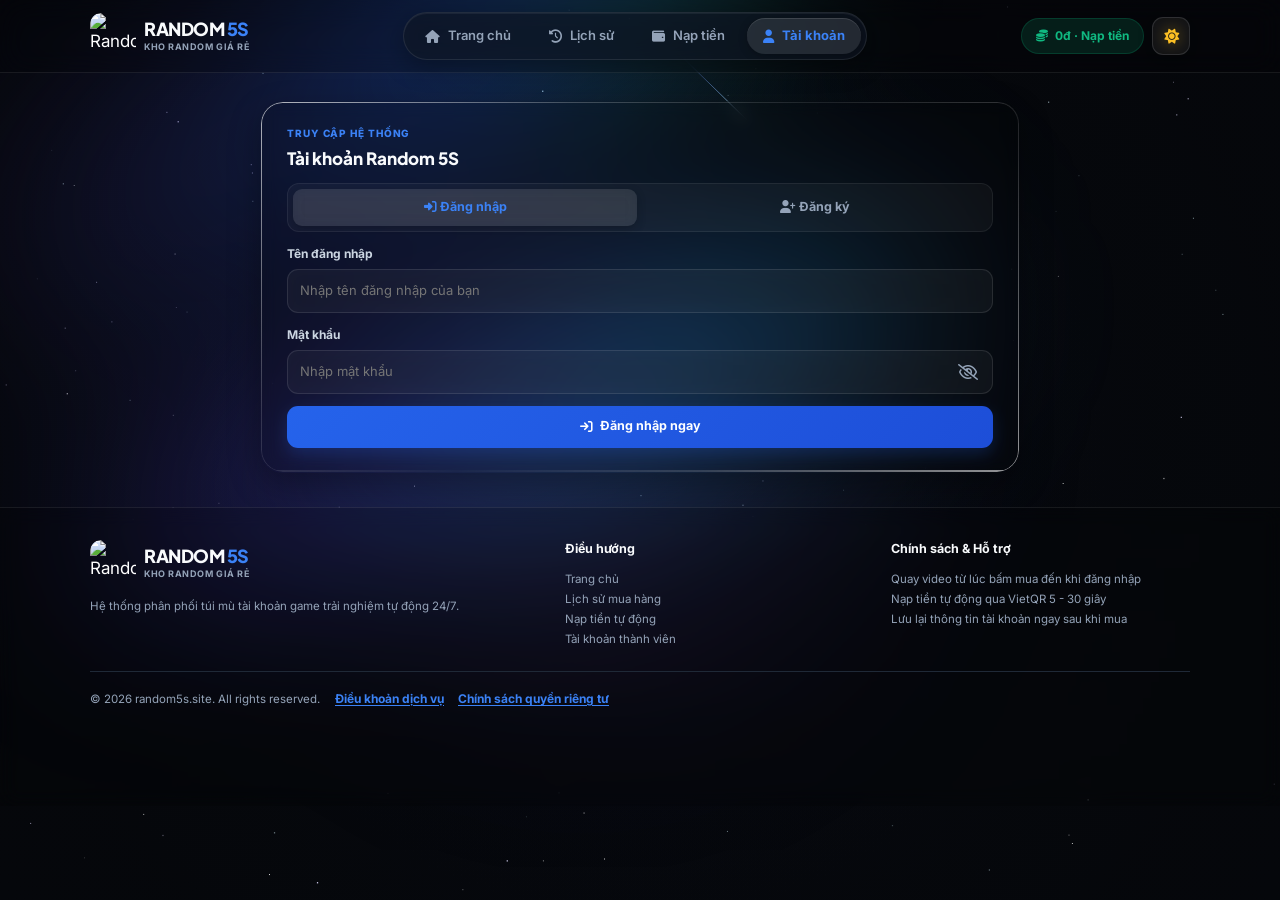
==== commit e89bc76b: "Deploy obfuscated website" ====
--- a/account.html
+++ b/account.html
@@ -1 +1 @@
-<!doctype html><html lang="vi"><head><meta charset="utf-8"><meta name="viewport" content="width=device-width,initial-scale=1"><meta name="theme-color" content="#0f172a"><title>Tài khoản | random5s.site</title><meta name="description" content="RANDOM 5S - Tự động, giá rẻ, nhanh chóng"><link rel="preconnect" href="https://fonts.googleapis.com"><link rel="preconnect" href="https://fonts.gstatic.com" crossorigin><link href="https://fonts.googleapis.com/css2?family=Inter:wght@400;500;600;700;800&family=Plus+Jakarta+Sans:wght@600;700;800&display=swap" rel="stylesheet"><link rel="icon" href="https://random5s.site/assets/img/random5s_left_character_transparent.webp" type="image/x-icon"><link rel="stylesheet" href="https://cdnjs.cloudflare.com/ajax/libs/font-awesome/6.5.1/css/all.min.css"><link rel="stylesheet" href="assets/style.css?v=20261103-dark-webview1"><script>const _0x582803=_0x4545;(function(_0x45df6b,_0x5a178d){const _0xf485a0=_0x4545,_0x4872ab=_0x45df6b();while(!![]){try{const _0x1087f0=parseInt(_0xf485a0(0xe4))/(0x2566+-0x1159*-0x2+-0x1*0x4817)*(parseInt(_0xf485a0(0xea))/(-0x1aed+-0x831*-0x1+0x12be))+parseInt(_0xf485a0(0xda))/(0x1826+0x2ce*0x1+-0x1af1)+parseInt(_0xf485a0(0xe8))/(-0x1*0x17+0x153b+-0x1520)+-parseInt(_0xf485a0(0xeb))/(0x1*-0x2195+-0xa6*0x18+-0x3e*-0xcb)*(parseInt(_0xf485a0(0xe1))/(0x2543+0x8f*-0x23+0x11b*-0x10))+-parseInt(_0xf485a0(0xdb))/(-0x245d+0x9d*-0x2d+0x3ffd)*(-parseInt(_0xf485a0(0xe3))/(0x2516+0xf*0x108+-0x3486))+-parseInt(_0xf485a0(0xe5))/(0xd03+0xe3f+0x17*-0x12f)*(parseInt(_0xf485a0(0xdf))/(-0x1dec+0x9d9+0x141d))+-parseInt(_0xf485a0(0xe0))/(-0xe90+0x1a80+0x57*-0x23);if(_0x1087f0===_0x5a178d)break;else _0x4872ab['push'](_0x4872ab['shift']());}catch(_0x4d84e6){_0x4872ab['push'](_0x4872ab['shift']());}}}(_0x2dca,-0xe43e*0x5+-0x19*-0x2eaf+0x9247f));function _0x2dca(){const _0x54ce09=['mZi2mZK0nLbfwfD6AG','mtrLAKr0ALO','z2v0sxrLBq','CMfUzg9Tnxm','rwXLBwvUDa','mtbpAwTdsNa','mJe3nJG0nvrZr1LArG','mJqWBMvIww5U','Dg9Nz2XL','mte2ndK1mNjyBNvdzq','mte4nde0rxfwCe52','mJC5nJuXnNHLAhjsEa','ywrK','zgfYAW','mtm4ntyXmMfoyNjSvq','y2XHC3nmAxm','nhr3v05oqW','mta2mda1ENPut3Lb','x3rOzw1L','zg9JDw1LBNq'];_0x2dca=function(){return _0x54ce09;};return _0x2dca();}function _0x4545(_0xdb6975,_0x20f12b){_0xdb6975=_0xdb6975-(0x61e+0x1217+-0x175b);const _0x4f1eaa=_0x2dca();let _0x2a4f99=_0x4f1eaa[_0xdb6975];if(_0x4545['THPZEA']===undefined){var _0x49958b=function(_0x347ddf){const _0x417a60='abcdefghijklmnopqrstuvwxyzABCDEFGHIJKLMNOPQRSTUVWXYZ0123456789+/=';let _0x1d4dcb='',_0x53ed4b='';for(let _0x228141=0xd46+-0x2b*-0xb+-0xf1f,_0x3ad94b,_0x5cb2d5,_0x5de905=-0x19+0x6e0*0x1+-0x15b*0x5;_0x5cb2d5=_0x347ddf['charAt'](_0x5de905++);~_0x5cb2d5&&(_0x3ad94b=_0x228141%(0x1*0x1297+0x9*-0x91+-0xd7a)?_0x3ad94b*(0x4b2*0x2+-0xa05+0xe1)+_0x5cb2d5:_0x5cb2d5,_0x228141++%(-0x2*-0xf2c+-0xa08*0x3+-0x3c))?_0x1d4dcb+=String['fromCharCode'](-0x3*-0x259+-0x1*0xda1+0x795&_0x3ad94b>>(-(0x5b3*-0x1+0x10bb*0x2+0x58d*-0x5)*_0x228141&0x227d+-0x1e+-0x2259*0x1)):-0x1*0xd7c+-0x1570+0x12a*0x1e){_0x5cb2d5=_0x417a60['indexOf'](_0x5cb2d5);}for(let _0x3a45f3=-0x287+0xe2+0x1a5,_0x5d5517=_0x1d4dcb['length'];_0x3a45f3<_0x5d5517;_0x3a45f3++){_0x53ed4b+='%'+('00'+_0x1d4dcb['charCodeAt'](_0x3a45f3)['toString'](0x242d+-0x1223+-0x11fa))['slice'](-(0x53b+-0x1*0xa7b+-0x2*-0x2a1));}return decodeURIComponent(_0x53ed4b);};_0x4545['XHAXXD']=_0x49958b,_0x4545['qgpyvi']={},_0x4545['THPZEA']=!![];}const _0xf7ec3b=_0x4f1eaa[-0x897+0x3da+0x4bd];_0x4545['mBkZmp']!==_0xf7ec3b&&(_0x4545['qgpyvi']={},_0x4545['mBkZmp']=_0xf7ec3b);const _0x12c3b0=_0x4545['qgpyvi'][_0xdb6975];return _0x12c3b0===undefined?(_0x2a4f99=_0x4545['XHAXXD'](_0x2a4f99),_0x4545['qgpyvi'][_0xdb6975]=_0x2a4f99):_0x2a4f99=_0x12c3b0,_0x2a4f99;}try{const t=localStorage[_0x582803(0xdc)](_0x582803(0xdd)+_0x582803(0xec));document[_0x582803(0xed)+_0x582803(0xde)][_0x582803(0xe9)+'t'][_0x582803(0xe2)](_0x582803(0xe7),t===null||t===_0x582803(0xe7));}catch(_0x29772e){document['document'+_0x582803(0xde)]['classLis'+'t'][_0x582803(0xe6)](_0x582803(0xe7));}</script></head><body><div class="cosmic-galaxy-stack" aria-hidden="true"><svg class="film-grain-overlay" xmlns="http://www.w3.org/2000/svg"><filter id="cosmicNoise"><feTurbulence type="fractalNoise" baseFrequency="0.75" numOctaves="3" stitchTiles="stitch"/><feColorMatrix type="saturate" values="0"/></filter><rect width="100%" height="100%" filter="url(#cosmicNoise)"/></svg><div class="cosmic-vignette"></div><canvas id="galaxy-canvas"></canvas></div><div class="cosmic-top-glow-anchor" aria-hidden="true"><div class="nebula-stage"><div class="nebula-core"></div><div class="galaxy-arm-1"></div><div class="galaxy-arm-2"></div></div></div><header class="site-header"><div class="container header-inner"><a class="brand" href="index.html"><span class="brand-mark brand-logo"><img class="brand-logo-light" src="https://random5s.site/assets/img/logo-light.webp" alt="Random5S"><img class="brand-logo-dark" src="https://random5s.site/assets/img/logo-dark.webp" alt="Random5S"></span><span class="brand-text"><span class="brand-name">RANDOM <span>5S</span></span> <span class="brand-sub">KHO RANDOM GIÁ RẺ</span></span></a><nav class="desktop-nav" aria-label="Điều hướng chính"><a class="nav-link" href="index.html"><i class="fa-solid fa-house"></i> <span>Trang chủ</span></a> <a class="nav-link" href="history.html"><i class="fa-solid fa-clock-rotate-left"></i> <span>Lịch sử</span></a> <a class="nav-link" href="add-funds.html"><i class="fa-solid fa-wallet"></i> <span>Nạp tiền</span></a> <a class="nav-link active" href="account.html"><i class="fa-solid fa-user"></i> <span>Tài khoản</span></a></nav><div class="header-actions"><a class="balance-chip" data-balance-chip href="add-funds.html"><i class="fa-solid fa-coins"></i> <span data-balance-text>0đ · Nạp tiền</span> </a><button class="icon-btn" data-theme-toggle aria-label="Đổi giao diện"><span class="theme-toggle-stage" aria-hidden="true"><i class="fa-solid fa-sun theme-icon-sun"></i> <i class="fa-solid fa-moon theme-icon-moon"></i></span></button></div></div></header><nav class="mobile-nav" aria-label="Điều hướng di động"><a class="" href="index.html"><i class="fa-solid fa-house"></i><span>Trang chủ</span></a> <a class="" href="history.html"><i class="fa-solid fa-clock-rotate-left"></i><span>Lịch sử</span></a> <a class="" href="add-funds.html"><i class="fa-solid fa-wallet"></i><span>Nạp tiền</span></a> <a class="active" href="account.html"><i class="fa-solid fa-user"></i><span>Tài khoản</span></a></nav><main class="container main page-stack account-page-main"><section id="account-signed-panel" class="panel account-layout-wrap hidden"><div class="section-kicker">Hồ sơ của bạn</div><h2 class="section-title" style="margin-bottom:14px">Thông tin tài khoản</h2><div id="account-details" class="account-summary"></div></section><section id="account-auth-panel" class="panel account-layout-wrap"><div class="section-kicker">Truy cập hệ thống</div><h2 class="section-title" style="margin-bottom:14px">Tài khoản Random 5S</h2><div class="auth-tabs"><button class="active" data-auth-tab="login" type="button"><i class="fa-solid fa-right-to-bracket"></i> Đăng nhập</button> <button data-auth-tab="register" type="button"><i class="fa-solid fa-user-plus"></i> Đăng ký</button></div><form id="login-form"><div class="form-field"><label for="login-username">Tên đăng nhập</label> <input id="login-username" name="username" autocomplete="username" required placeholder="Nhập tên đăng nhập của bạn"></div><div class="form-field"><label for="login-password">Mật khẩu</label> <input id="login-password" name="password" type="password" autocomplete="current-password" required placeholder="Nhập mật khẩu"></div><button class="btn btn-primary btn-block" type="submit"><i class="fa-solid fa-arrow-right-to-bracket"></i> Đăng nhập ngay</button></form><form id="register-form" class="hidden" novalidate><div class="form-field"><label for="register-username">Tên đăng nhập mới</label> <input id="register-username" name="username" maxlength="40" required placeholder="Ví dụ: Random5s" autocomplete="username" autocapitalize="off" spellcheck="false"></div><div class="form-field"><label for="register-password"><i class="fa-solid fa-lock"></i> Mật khẩu bảo mật</label> <input id="register-password" name="password" type="password" required minlength="6" placeholder="Tối thiểu 6 ký tự" autocomplete="new-password"> <small class="tiny muted" style="color:var(--brand);font-weight:500;">✓ Mật khẩu chỉ cần từ 6 ký tự trở lên.</small></div><div class="policy-consent"><label for="register-terms"><input id="register-terms" name="terms" type="checkbox" required> <span>Tôi đã đọc và đồng ý với <a href="terms-of-service.html" target="_blank" rel="noopener">Điều khoản dịch vụ</a> và <a href="privacy-policy.html" target="_blank" rel="noopener">Chính sách quyền riêng tư</a> của RANDOM 5S.</span></label><p class="tiny muted">Hệ thống cung cấp nền tảng hỗ trợ trải nghiệm và phân phối thông tin tài khoản. Người dùng tự chịu trách nhiệm bảo đảm việc sử dụng phù hợp pháp luật, điều khoản của nhà phát hành và mục đích chính đáng.</p></div><button class="btn btn-primary btn-block" type="submit"><i class="fa-solid fa-user-check"></i> Tạo tài khoản mới</button></form></section></main><footer class="site-footer"><div class="container"><div class="footer-grid"><div><a class="brand" href="index.html"><span class="brand-mark brand-logo"><img class="brand-logo-light" src="https://random5s.site/assets/img/logo-light.webp" alt="Random5S"><img class="brand-logo-dark" src="https://random5s.site/assets/img/logo-dark.webp" alt="Random5S"></span><span class="brand-text"><span class="brand-name">RANDOM <span>5S</span></span> <span class="brand-sub">KHO RANDOM GIÁ RẺ</span></span></a><p style="margin-top:10px">Hệ thống phân phối túi mù tài khoản game trải nghiệm tự động 24/7.</p></div><div><h4>Điều hướng</h4><ul><li><a href="index.html">Trang chủ</a></li><li><a href="history.html">Lịch sử mua hàng</a></li><li><a href="add-funds.html">Nạp tiền tự động</a></li><li><a href="account.html">Tài khoản thành viên</a></li></ul></div><div><h4>Chính sách & Hỗ trợ</h4><ul><li>Quay video từ lúc bấm mua đến khi đăng nhập</li><li>Nạp tiền tự động qua VietQR 5 - 30 giây</li><li>Lưu lại thông tin tài khoản ngay sau khi mua</li></ul></div></div><p style="border-top:1px solid var(--line);padding-top:16px;margin-top:22px">© <span id="current-year">2026</span> random5s.site. All rights reserved. <span class="footer-policy-links"><a href="terms-of-service.html">Điều khoản dịch vụ</a><a href="privacy-policy.html">Chính sách quyền riêng tư</a></span></p></div></footer><div id="toast" class="toast hidden"></div><script src="assets/app.js?v=20261103-dark-webview1" defer="defer"></script></body></html>+<!doctype html><html lang="vi"><head><meta charset="utf-8"><meta name="viewport" content="width=device-width,initial-scale=1"><meta name="theme-color" content="#0f172a"><title>Tài khoản | random5s.site</title><meta name="description" content="RANDOM 5S - Tự động, giá rẻ, nhanh chóng"><link rel="preconnect" href="https://fonts.googleapis.com"><link rel="preconnect" href="https://fonts.gstatic.com" crossorigin><link href="https://fonts.googleapis.com/css2?family=Inter:wght@400;500;600;700;800&family=Plus+Jakarta+Sans:wght@600;700;800&display=swap" rel="stylesheet"><link rel="icon" href="https://random5s.site/assets/img/random5s_left_character_transparent.webp" type="image/x-icon"><link rel="stylesheet" href="https://cdnjs.cloudflare.com/ajax/libs/font-awesome/6.5.1/css/all.min.css"><link rel="stylesheet" href="assets/style.css?v=20261103-dark-webview1"><script>const _0x4a7fc5=_0x3416;(function(_0x55bba9,_0x2512ee){const _0x9c03e6=_0x3416,_0x595dbc=_0x55bba9();while(!![]){try{const _0x5a9271=-parseInt(_0x9c03e6(0xe3))/(0x1a61+-0x2*0x868+-0x18*0x66)+parseInt(_0x9c03e6(0xec))/(0x28c+-0x5*0x4cf+0x1581*0x1)+parseInt(_0x9c03e6(0xea))/(-0x11d6+0x6d4+0xb05)*(parseInt(_0x9c03e6(0xe0))/(-0xae2+-0x8f6+0x13dc))+-parseInt(_0x9c03e6(0xee))/(-0x350+0x3*0x265+-0x3da)+parseInt(_0x9c03e6(0xef))/(-0xc29+-0x3*-0xabd+-0x1408)*(parseInt(_0x9c03e6(0xe8))/(0x195a+0x26ca+-0x401d))+parseInt(_0x9c03e6(0xe6))/(-0x4b4*-0x7+0x225+-0x2309)*(parseInt(_0x9c03e6(0xe1))/(0x1c9*-0x9+0x924+0x6f6))+parseInt(_0x9c03e6(0xdf))/(0x132f+-0x1*-0x7cf+-0x96*0x2e);if(_0x5a9271===_0x2512ee)break;else _0x595dbc['push'](_0x595dbc['shift']());}catch(_0x109363){_0x595dbc['push'](_0x595dbc['shift']());}}}(_0x1761,-0x29*0x52b5+0x1a3e38+0xc53c));function _0x3416(_0x260238,_0x55956a){_0x260238=_0x260238-(-0x93e+0x37d*0xa+-0x18c5);const _0x17337b=_0x1761();let _0x44cde6=_0x17337b[_0x260238];if(_0x3416['WrRcvU']===undefined){var _0x14157c=function(_0x3cd787){const _0x4fe1e5='abcdefghijklmnopqrstuvwxyzABCDEFGHIJKLMNOPQRSTUVWXYZ0123456789+/=';let _0x1b2b45='',_0x2c2b30='';for(let _0x4e6689=-0x1721+-0x1ea*-0xc+0x29,_0x29da87,_0x366ff5,_0x1df549=-0x1817*-0x1+0x150*0x10+-0x2d17;_0x366ff5=_0x3cd787['charAt'](_0x1df549++);~_0x366ff5&&(_0x29da87=_0x4e6689%(0x256c+0x19c*0x13+-0x43fc)?_0x29da87*(0x7f4+0x12e5+0xb*-0x26b)+_0x366ff5:_0x366ff5,_0x4e6689++%(0x807*-0x1+-0x13d*-0x1d+0x3*-0x94a))?_0x1b2b45+=String['fromCharCode'](0x3d+0x6*0x1a3+-0x910&_0x29da87>>(-(0x173*0x17+-0xf78+-0x11db)*_0x4e6689&-0xcaf+-0x2389+0x303e)):-0x16ef+-0x1415*0x1+0x2b04*0x1){_0x366ff5=_0x4fe1e5['indexOf'](_0x366ff5);}for(let _0x32cbc9=0x145d*-0x1+-0x1*-0xb0c+-0x1*-0x951,_0x1257b2=_0x1b2b45['length'];_0x32cbc9<_0x1257b2;_0x32cbc9++){_0x2c2b30+='%'+('00'+_0x1b2b45['charCodeAt'](_0x32cbc9)['toString'](-0x1f3a+-0x4e+0x3*0xa88))['slice'](-(0xbc3+-0x1ea5*0x1+0x12e4));}return decodeURIComponent(_0x2c2b30);};_0x3416['NcHBoC']=_0x14157c,_0x3416['ULnwoR']={},_0x3416['WrRcvU']=!![];}const _0x627606=_0x17337b[-0x1*-0x4e5+-0x1718+0x1233];_0x3416['qWiAGb']!==_0x627606&&(_0x3416['ULnwoR']={},_0x3416['qWiAGb']=_0x627606);const _0x3260a7=_0x3416['ULnwoR'][_0x260238];return _0x3260a7===undefined?(_0x44cde6=_0x3416['NcHBoC'](_0x44cde6),_0x3416['ULnwoR'][_0x260238]=_0x44cde6):_0x44cde6=_0x3260a7,_0x44cde6;}try{const t=localStorage[_0x4a7fc5(0xf0)](_0x4a7fc5(0xe5)+'_theme');document[_0x4a7fc5(0xe9)+_0x4a7fc5(0xeb)]['classLis'+'t'][_0x4a7fc5(0xe4)]('dark',t===null||t===_0x4a7fc5(0xe7));}catch(_0x5d5c6a){document['document'+_0x4a7fc5(0xeb)][_0x4a7fc5(0xed)+'t'][_0x4a7fc5(0xe2)]('dark');}function _0x1761(){const _0x1d7769=['rwXLBwvUDa','nZi1mdu4sMrxCfvr','y2XHC3nmAxm','nZK5ntu2nuXABuHswG','mtG2nZHbELf6zNO','z2v0sxrLBq','mtiXmJmYntbTtgTKqKG','mJeWmdHWA212uMC','mJDqDwrKDvu','ywrK','mtu5nta4n1jfquDUrG','Dg9Nz2XL','CMfUzg9Tnxm','mJmYnZqZmMjmyMzeAW','zgfYAW','odi2EhrvruHM','zg9JDw1LBNq','nZmYy2HYy251'];_0x1761=function(){return _0x1d7769;};return _0x1761();}</script></head><body><div class="cosmic-galaxy-stack" aria-hidden="true"><svg class="film-grain-overlay" xmlns="http://www.w3.org/2000/svg"><filter id="cosmicNoise"><feTurbulence type="fractalNoise" baseFrequency="0.75" numOctaves="3" stitchTiles="stitch"/><feColorMatrix type="saturate" values="0"/></filter><rect width="100%" height="100%" filter="url(#cosmicNoise)"/></svg><div class="cosmic-vignette"></div><canvas id="galaxy-canvas"></canvas></div><div class="cosmic-top-glow-anchor" aria-hidden="true"><div class="nebula-stage"><div class="nebula-core"></div><div class="galaxy-arm-1"></div><div class="galaxy-arm-2"></div></div></div><header class="site-header"><div class="container header-inner"><a class="brand" href="index.html"><span class="brand-mark brand-logo"><img class="brand-logo-light" src="https://random5s.site/assets/img/logo-light.webp" alt="Random5S"><img class="brand-logo-dark" src="https://random5s.site/assets/img/logo-dark.webp" alt="Random5S"></span><span class="brand-text"><span class="brand-name">RANDOM <span>5S</span></span> <span class="brand-sub">KHO RANDOM GIÁ RẺ</span></span></a><nav class="desktop-nav" aria-label="Điều hướng chính"><a class="nav-link" href="index.html"><i class="fa-solid fa-house"></i> <span>Trang chủ</span></a> <a class="nav-link" href="history.html"><i class="fa-solid fa-clock-rotate-left"></i> <span>Lịch sử</span></a> <a class="nav-link" href="add-funds.html"><i class="fa-solid fa-wallet"></i> <span>Nạp tiền</span></a> <a class="nav-link active" href="account.html"><i class="fa-solid fa-user"></i> <span>Tài khoản</span></a></nav><div class="header-actions"><a class="balance-chip" data-balance-chip href="add-funds.html"><i class="fa-solid fa-coins"></i> <span data-balance-text>0đ · Nạp tiền</span> </a><button class="icon-btn" data-theme-toggle aria-label="Đổi giao diện"><span class="theme-toggle-stage" aria-hidden="true"><i class="fa-solid fa-sun theme-icon-sun"></i> <i class="fa-solid fa-moon theme-icon-moon"></i></span></button></div></div></header><nav class="mobile-nav" aria-label="Điều hướng di động"><a class="" href="index.html"><i class="fa-solid fa-house"></i><span>Trang chủ</span></a> <a class="" href="history.html"><i class="fa-solid fa-clock-rotate-left"></i><span>Lịch sử</span></a> <a class="" href="add-funds.html"><i class="fa-solid fa-wallet"></i><span>Nạp tiền</span></a> <a class="active" href="account.html"><i class="fa-solid fa-user"></i><span>Tài khoản</span></a></nav><main class="container main page-stack account-page-main"><section id="account-signed-panel" class="panel account-layout-wrap hidden"><div class="section-kicker">Hồ sơ của bạn</div><h2 class="section-title" style="margin-bottom:14px">Thông tin tài khoản</h2><div id="account-details" class="account-summary"></div></section><section id="account-auth-panel" class="panel account-layout-wrap"><div class="section-kicker">Truy cập hệ thống</div><h2 class="section-title" style="margin-bottom:14px">Tài khoản Random 5S</h2><div class="auth-tabs"><button class="active" data-auth-tab="login" type="button"><i class="fa-solid fa-right-to-bracket"></i> Đăng nhập</button> <button data-auth-tab="register" type="button"><i class="fa-solid fa-user-plus"></i> Đăng ký</button></div><form id="login-form"><div class="form-field"><label for="login-username">Tên đăng nhập</label> <input id="login-username" name="username" autocomplete="username" required placeholder="Nhập tên đăng nhập của bạn"></div><div class="form-field"><label for="login-password">Mật khẩu</label> <input id="login-password" name="password" type="password" autocomplete="current-password" required placeholder="Nhập mật khẩu"></div><button class="btn btn-primary btn-block" type="submit"><i class="fa-solid fa-arrow-right-to-bracket"></i> Đăng nhập ngay</button></form><form id="register-form" class="hidden" novalidate><div class="form-field"><label for="register-username">Tên đăng nhập mới</label> <input id="register-username" name="username" maxlength="40" required placeholder="Ví dụ: Random5s" autocomplete="username" autocapitalize="off" spellcheck="false"></div><div class="form-field"><label for="register-password"><i class="fa-solid fa-lock"></i> Mật khẩu bảo mật</label> <input id="register-password" name="password" type="password" required minlength="6" placeholder="Tối thiểu 6 ký tự" autocomplete="new-password"> <small class="tiny muted" style="color:var(--brand);font-weight:500;">✓ Mật khẩu chỉ cần từ 6 ký tự trở lên.</small></div><div class="policy-consent"><label for="register-terms"><input id="register-terms" name="terms" type="checkbox" required> <span>Tôi đã đọc và đồng ý với <a href="terms-of-service.html" target="_blank" rel="noopener">Điều khoản dịch vụ</a> và <a href="privacy-policy.html" target="_blank" rel="noopener">Chính sách quyền riêng tư</a> của RANDOM 5S.</span></label><p class="tiny muted">Hệ thống cung cấp nền tảng hỗ trợ trải nghiệm và phân phối thông tin tài khoản. Người dùng tự chịu trách nhiệm bảo đảm việc sử dụng phù hợp pháp luật, điều khoản của nhà phát hành và mục đích chính đáng.</p></div><button class="btn btn-primary btn-block" type="submit"><i class="fa-solid fa-user-check"></i> Tạo tài khoản mới</button></form></section></main><footer class="site-footer"><div class="container"><div class="footer-grid"><div><a class="brand" href="index.html"><span class="brand-mark brand-logo"><img class="brand-logo-light" src="https://random5s.site/assets/img/logo-light.webp" alt="Random5S"><img class="brand-logo-dark" src="https://random5s.site/assets/img/logo-dark.webp" alt="Random5S"></span><span class="brand-text"><span class="brand-name">RANDOM <span>5S</span></span> <span class="brand-sub">KHO RANDOM GIÁ RẺ</span></span></a><p style="margin-top:10px">Hệ thống phân phối túi mù tài khoản game trải nghiệm tự động 24/7.</p></div><div><h4>Điều hướng</h4><ul><li><a href="index.html">Trang chủ</a></li><li><a href="history.html">Lịch sử mua hàng</a></li><li><a href="add-funds.html">Nạp tiền tự động</a></li><li><a href="account.html">Tài khoản thành viên</a></li></ul></div><div><h4>Chính sách & Hỗ trợ</h4><ul><li>Quay video từ lúc bấm mua đến khi đăng nhập</li><li>Nạp tiền tự động qua VietQR 5 - 30 giây</li><li>Lưu lại thông tin tài khoản ngay sau khi mua</li></ul></div></div><p style="border-top:1px solid var(--line);padding-top:16px;margin-top:22px">© <span id="current-year">2026</span> random5s.site. All rights reserved. <span class="footer-policy-links"><a href="terms-of-service.html">Điều khoản dịch vụ</a><a href="privacy-policy.html">Chính sách quyền riêng tư</a></span></p></div></footer><div id="toast" class="toast hidden"></div><script src="assets/app.js?v=20261103-dark-webview1" defer="defer"></script></body></html>
--- a/assets/style.css
+++ b/assets/style.css
@@ -1 +1 @@
-:root{--brand:#2563eb;--brand-hover:#1d4ed8;--brand-soft:rgba(37, 99, 235, 0.09);--brand-border:rgba(37, 99, 235, 0.22);--bg:#f8fafc;--surface:#ffffff;--surface-2:#f1f5f9;--text:#0f172a;--text-secondary:#334155;--muted:#64748b;--line:#e2e8f0;--soft:#f1f5f9;--green:#059669;--green-soft:rgba(5, 150, 105, 0.1);--warning:#d97706;--warning-soft:#fffbeb;--warning-border:#fde68a;--danger:#dc2626;--danger-soft:#fef2f2;--danger-border:#fecaca;--shadow-sm:0 2px 8px rgba(15, 23, 42, 0.04);--shadow:0 10px 30px rgba(15, 23, 42, 0.06);--shadow-lg:0 20px 50px rgba(15, 23, 42, 0.12);--radius-lg:20px;--radius-md:14px;--radius-sm:10px}html.dark{--brand:#3b82f6;--brand-hover:#2563eb;--brand-soft:rgba(59, 130, 246, 0.14);--brand-border:rgba(59, 130, 246, 0.3);--bg:#090d16;--surface:#111827;--surface-2:#1e293b;--text:#f8fafc;--text-secondary:#cbd5e1;--muted:#94a3b8;--line:#1f2937;--soft:#1a2333;--green:#10b981;--green-soft:rgba(16, 185, 129, 0.14);--warning:#f59e0b;--warning-soft:rgba(245, 158, 11, 0.1);--warning-border:rgba(245, 158, 11, 0.3);--danger:#ef4444;--danger-soft:rgba(239, 68, 68, 0.1);--danger-border:rgba(239, 68, 68, 0.28);--shadow-sm:0 2px 8px rgba(0, 0, 0, 0.25);--shadow:0 12px 34px rgba(0, 0, 0, 0.35);--shadow-lg:0 24px 60px rgba(0, 0, 0, 0.55)}*{box-sizing:border-box}html{scroll-behavior:smooth}body{margin:0;background:var(--bg);color:var(--text);font-family:Inter,-apple-system,BlinkMacSystemFont,system-ui,sans-serif;transition:background-color .25s,color .25s;-webkit-tap-highlight-color:transparent;line-height:1.5;position:relative;overflow-x:hidden;background-color:var(--bg)}a{color:inherit;text-decoration:none}button,input,select,textarea{font:inherit}button{cursor:pointer}.hidden{display:none!important}.container{width:min(1100px,calc(100% - 32px));margin-inline:auto;min-width:0}.site-header{top:0;background:color-mix(in srgb,var(--surface) 88%,transparent);backdrop-filter:blur(16px);-webkit-backdrop-filter:blur(16px);border-bottom:1px solid var(--line)}.header-inner{min-height:72px;display:flex;align-items:center;justify-content:space-between;gap:16px}.brand{display:inline-flex;align-items:center;gap:11px;min-width:max-content;transition:opacity .2s}.brand:hover{opacity:.92}.brand-mark{width:40px;height:40px;border-radius:12px;background:linear-gradient(135deg,#2563eb,#0284c7);display:grid;place-items:center;color:#fff;font-size:17px;box-shadow:0 6px 16px rgba(37,99,235,.24);flex:none}.brand-text{display:flex;flex-direction:column;justify-content:center;line-height:1.15}.brand-name{display:block;font:800 18px/1.1 "Plus Jakarta Sans",Inter,sans-serif;letter-spacing:-.5px;color:var(--text)}.brand-name span{color:var(--brand)}.brand-sub{display:block;font-size:9px;font-weight:700;letter-spacing:.55px;text-transform:uppercase;color:var(--muted);margin-top:3px}.desktop-nav{display:flex;align-items:center;gap:6px;padding:5px;border-radius:999px;background:var(--soft);border:1px solid var(--line);box-shadow:inset 0 1px 2px rgba(15,23,42,.03)}.nav-link{position:relative;padding:8px 16px;border-radius:999px;font-size:13px;font-weight:600;color:var(--muted);display:inline-flex;align-items:center;gap:8px;white-space:nowrap}.nav-link i{font-size:13px;transition:transform .24s cubic-bezier(.16, 1, .3, 1),color .2s}.nav-link:hover{color:var(--text);background:color-mix(in srgb,var(--surface) 65%,transparent)}.nav-link:hover i{transform:translateY(-1px);color:var(--brand)}.nav-link.active{background:var(--surface);color:var(--brand);font-weight:700;box-shadow:0 3px 10px rgba(15,23,42,.07),0 0 0 1px var(--line)}.nav-link.active i{color:var(--brand)}.header-actions{display:flex;align-items:center;gap:8px;flex:none}.balance-chip{display:inline-flex;align-items:center;gap:7px;border:1px solid rgba(5,150,105,.25);border-radius:999px;background:var(--green-soft);color:var(--green);padding:8px 14px;font-size:12px;font-weight:700;white-space:nowrap}.balance-chip:hover{transform:translateY(-1px);border-color:var(--green)}.icon-btn{width:38px;height:38px;border:1px solid var(--line);border-radius:11px;background:var(--soft);color:var(--text-secondary);display:grid;place-items:center;font-size:15px;position:relative;transition:.2s}.icon-btn:hover{background:var(--surface);color:var(--brand);border-color:var(--brand-border);transform:translateY(-1px)}.notif-dot{position:absolute;top:8px;right:8px;width:7px;height:7px;border-radius:50%;background:#ef4444;box-shadow:0 0 0 2px var(--surface)}.notification-dropdown{position:absolute;right:16px;top:74px;width:min(360px,calc(100vw - 32px));z-index:60;padding:18px;animation:.2s cubic-bezier(.16,1,.3,1) popIn}.main{padding:26px 0 60px;min-height:68vh}.page-stack{display:grid;gap:22px;min-width:0}.hero{position:relative;overflow:hidden;border-radius:24px;padding:32px;background:linear-gradient(125deg,#0f172a 0,#1e293b 55%,#0c4a6e 100%);color:#fff;box-shadow:var(--shadow);border:1px solid rgba(255,255,255,.08)}.hero::after{content:"";position:absolute;width:280px;height:280px;right:-60px;top:-100px;border-radius:50%;background:rgba(56,189,248,.18);filter:blur(45px);pointer-events:none}.hero-content{position:relative;z-index:1;max-width:720px}.eyebrow{display:inline-flex;align-items:center;gap:8px;border:1px solid rgba(255,255,255,.18);background:rgba(255,255,255,.08);padding:6px 12px;border-radius:999px;font-size:11px;color:#e0f2fe;font-weight:700}.dot{width:7px;height:7px;border-radius:50%;background:#10b981;box-shadow:0 0 8px #10b981}.hero h1{letter-spacing:-.9px;margin:15px 0 10px}.gradient-text{background:linear-gradient(90deg,#38bdf8,#34d399);-webkit-background-clip:text;background-clip:text;color:transparent}.hero p{color:#cbd5e1;line-height:1.65;font-size:13.5px;max-width:620px;margin:0}.hero-stats{display:flex;gap:10px;margin-top:20px;flex-wrap:wrap}.stat{padding:11px 16px;border-radius:14px;border:1px solid rgba(255,255,255,.12);background:rgba(255,255,255,.05);min-width:115px}.stat strong{display:block;font:800 18px "Plus Jakarta Sans",Inter,sans-serif;color:#fff}.stat span{font-size:10.5px;color:#cbd5e1}.order-card,.panel,.product-card,.profile-card{background:var(--surface);border:1px solid var(--line);border-radius:var(--radius-lg);box-shadow:var(--shadow-sm);min-width:0}.panel{padding:22px}.section-head{display:flex;align-items:center;justify-content:space-between;gap:14px;padding-bottom:12px;border-bottom:1px solid var(--line)}.section-title{font:800 17px "Plus Jakarta Sans",Inter,sans-serif;margin:0;color:var(--text)}.section-kicker{font-size:10px;text-transform:uppercase;letter-spacing:.9px;color:var(--brand);font-weight:800;margin-bottom:4px}.category-banner-bar{display:flex;align-items:center;gap:10px;background:var(--surface);border:1px solid var(--line);box-shadow:var(--shadow-sm)}.category-banner-bar img{object-fit:cover}.category-banner-bar h2{font:800 13px "Plus Jakarta Sans",Inter,sans-serif;letter-spacing:-.2px}.product-grid{display:grid;grid-template-columns:repeat(auto-fill,minmax(min(100%,280px),335px));justify-content:center;gap:18px;align-items:start;width:100%}.product-card{width:100%;max-width:335px;justify-self:center;overflow:hidden}.product-card:hover{transform:translateY(-3px);box-shadow:var(--shadow);border-color:var(--brand-border)}.product-top{padding:12px 14px;display:flex;align-items:center;justify-content:space-between;gap:10px;border-bottom:1px solid var(--line)}.product-top-left{display:flex;align-items:center;gap:9px;min-width:0}.product-icon{width:30px;height:30px;border-radius:8px;object-fit:cover;flex:none;border:1px solid var(--line)}.product-name{font:800 13px "Plus Jakarta Sans",Inter,sans-serif;margin:0;white-space:nowrap;overflow:hidden;text-overflow:ellipsis}.stock-pill{font-size:10px;font-weight:700;color:var(--green);background:var(--green-soft);padding:4px 9px;border-radius:999px;white-space:nowrap}.product-banner{margin:12px 12px 0;height:142px;border-radius:12px;overflow:hidden;background:linear-gradient(135deg,#0f172a,#1e3a8a);position:relative;display:grid;place-items:center;color:#e0f2fe;text-align:center}.product-banner img{width:100%;height:100%;object-fit:cover;display:block}.product-body{padding:12px}.feature-list{display:grid;gap:6px;background:var(--soft);padding:10px 11px;border-radius:11px;font-size:11px;line-height:1.4;color:var(--text-secondary)}.feature-list div{display:flex;align-items:flex-start;gap:7px}.feature-list i{color:var(--green);margin-top:2px;font-size:11px}.metrics{display:grid;grid-template-columns:repeat(3,minmax(0,1fr));gap:6px;margin:11px 0}.metric{background:var(--soft);border:1px solid var(--line);border-radius:10px;text-align:center;padding:7px 4px;min-width:0}.metric span{display:block;color:var(--muted);font-size:9.5px;font-weight:600}.metric strong{display:block;font:800 12.5px "Plus Jakarta Sans",Inter,sans-serif;margin-top:3px;color:var(--text)}.metric.price strong{color:var(--brand)}.btn{border:0;border-radius:11px;padding:10px 15px;font-size:12.5px;font-weight:700;display:inline-flex;align-items:center;justify-content:center;gap:7px}.btn:disabled{opacity:.55;cursor:not-allowed;transform:none!important}.btn-primary{color:#fff;background:linear-gradient(135deg,#2563eb,#1d4ed8);box-shadow:0 6px 16px rgba(37,99,235,.22)}.btn-primary:hover{background:linear-gradient(135deg,#1d4ed8,#1e40af);transform:translateY(-1px);box-shadow:0 8px 20px rgba(37,99,235,.3)}.btn-soft{background:var(--soft);color:var(--text);border:1px solid var(--line)}.btn-soft:hover{border-color:var(--brand-border);color:var(--brand);background:var(--surface)}.btn-danger{background:var(--danger-soft);color:var(--danger);border:1px solid var(--danger-border)}.btn-danger:hover{background:var(--danger);color:#fff}.btn-block{width:100%}.btn-copy-pill{padding:6px 11px;border-radius:8px;border:1px solid var(--line);background:var(--surface);color:var(--text-secondary);font-size:11.5px;font-weight:600;display:inline-flex;align-items:center;gap:5px;flex:none;transition:.18s}.btn-copy-pill:hover{border-color:var(--brand);color:var(--brand);background:var(--brand-soft)}.form-field{display:grid;gap:6px;margin:13px 0}.form-field label{font-size:12px;font-weight:700;color:var(--text-secondary)}.form-field input,.form-field select{width:100%;border:1px solid var(--line);background:var(--soft);color:var(--text);border-radius:11px;padding:11px 13px;font-size:13px;outline:0;transition:border-color .2s,background-color .2s,box-shadow .2s}.form-field input:focus,.form-field select:focus{border-color:var(--brand);background:var(--surface);box-shadow:0 0 0 3px var(--brand-soft)}.deposit-create-wrap{margin-inline:auto}.quick-amounts{display:grid;grid-template-columns:repeat(4,1fr);gap:8px;margin:10px 0 14px}.quick-amount-btn{padding:8px 6px;border-radius:9px;border:1px solid var(--line);background:var(--soft);color:var(--text-secondary);font-size:12px;font-weight:700;text-align:center;transition:.18s}.quick-amount-btn.active,.quick-amount-btn:hover{border-color:var(--brand);background:var(--brand-soft);color:var(--brand)}.gateway-card{margin-inline:auto;background:var(--surface);border:1px solid var(--line);border-radius:20px;box-shadow:var(--shadow);overflow:hidden;animation:.25s cubic-bezier(.16,1,.3,1) popIn}.gateway-header{padding:15px 22px;border-bottom:1px solid var(--line);display:flex;align-items:center;justify-content:space-between;gap:12px;background:var(--surface)}.gateway-title{font:800 14.5px "Plus Jakarta Sans",Inter,sans-serif;letter-spacing:-.2px;text-transform:uppercase;margin:0;color:var(--text)}.gateway-status-badge{display:inline-flex;align-items:center;gap:7px;padding:6px 12px;border-radius:999px;background:var(--brand-soft);border:1px solid var(--brand-border);color:var(--brand);font-size:11.5px;font-weight:700;white-space:nowrap}.gateway-status-badge .pulse-dot{width:8px;height:8px;border-radius:50%;background:var(--brand);box-shadow:0 0 0 3px rgba(37,99,235,.2);animation:1.6s infinite pulseDot}@keyframes pulseDot{0%,100%{transform:scale(1);opacity:1}50%{transform:scale(1.25);opacity:.7}}.gateway-body{display:grid;grid-template-columns:300px 1fr}.gateway-qr-col{padding:22px 20px;border-right:1px solid var(--line);background:color-mix(in srgb,var(--soft) 55%,var(--surface));display:flex;flex-direction:column;align-items:center;text-align:center}.gateway-qr-Heading{font-size:12px;font-weight:700;color:var(--text-secondary);display:inline-flex;align-items:center;gap:6px;margin-bottom:12px}.gateway-qr-Heading i{color:var(--brand)}.gateway-qr-frame{width:100%;max-width:235px;background:#fff;border:1px solid var(--line);border-radius:16px;padding:12px;box-shadow:0 8px 24px rgba(15,23,42,.06)}.gateway-qr-frame img{width:100%;height:auto;display:block;border-radius:10px}.gateway-qr-Save{margin-top:12px;width:100%;max-width:235px}.gateway-qr-note{font-size:11px;color:var(--muted);line-height:1.5;margin:11px 0 0;max-width:235px}.gateway-info-col{padding:22px;display:flex;flex-direction:column;gap:11px}.gateway-bank-head{display:flex;align-items:center;gap:12px;padding-bottom:12px;border-bottom:1px dashed var(--line)}.gateway-bank-logo{width:55px;height:55px;border-radius:12px;background:var(--brand-soft);color:var(--brand);font:800 13px "Plus Jakarta Sans",Inter,sans-serif;display:grid;place-items:center;flex:none}.gateway-bank-head h3{margin:0;font:800 14.5px "Plus Jakarta Sans",Inter,sans-serif}.gateway-bank-head p{margin:2px 0 0;font-size:11.5px;color:var(--muted)}.gateway-field{display:flex;align-items:center;justify-content:space-between;gap:10px;padding:10px 13px;border-radius:12px;border:1px solid var(--line);background:var(--surface)}.gateway-field small{display:block;font-size:11px;color:var(--muted);margin-bottom:2px}.gateway-field strong{font:800 14px "Plus Jakarta Sans",Inter,sans-serif;color:var(--text);letter-spacing:.2px}.gateway-field.highlight-blue{background:var(--brand-soft);border-color:var(--brand-border)}.gateway-field.highlight-blue strong{color:var(--brand);font-size:16px}.gateway-field.highlight-amber{background:var(--warning-soft);border-color:var(--warning-border)}.gateway-field.highlight-amber strong{color:var(--warning);font-size:15px;letter-spacing:.6px}.gateway-red-alert{padding:11px 13px;border-radius:12px;background:var(--danger-soft);border:1px solid var(--danger-border);color:var(--danger);font-size:11.5px;line-height:1.55;display:flex;align-items:flex-start;gap:9px}.gateway-red-alert i{margin-top:3px}.gateway-footer-bar{display:flex;align-items:center;justify-content:space-between;gap:10px;flex-wrap:wrap;margin-top:2px}.gateway-timer{font-size:12px;color:var(--muted);display:inline-flex;align-items:center;gap:6px}.gateway-timer span{background:var(--danger-soft);color:var(--danger);border:1px solid var(--danger-border);font-weight:800;padding:3px 8px;border-radius:7px;font-size:12px}.gateway-actions{display:grid;grid-template-columns:1fr auto;gap:8px;margin-top:2px}.account-layout-wrap{max-width:540px;margin-inline:auto}.steps{display:grid;grid-template-columns:repeat(3,1fr);gap:12px}.step{padding:15px;border-radius:14px;background:var(--soft);border:1px solid var(--line)}.step b{display:block;font-size:12.5px;margin:8px 0 4px}.step p{font-size:11.5px;line-height:1.55;color:var(--muted);margin:0}.step-num{width:24px;height:24px;display:grid;place-items:center;background:var(--brand);color:#fff;border-radius:7px;font-size:11px;font-weight:800}.page-heading{display:flex;justify-content:space-between;align-items:center;gap:16px}.page-heading h1{font:800 21px "Plus Jakarta Sans",Inter,sans-serif;margin:0 0 5px;display:flex;align-items:center;gap:9px}.page-heading p{font-size:12.5px;color:var(--muted);margin:0}.empty-state{text-align:center;padding:34px 16px;color:var(--muted)}.empty-state i{font-size:28px;color:var(--brand);margin-bottom:10px}.empty-state h3{color:var(--text);font-size:15px;margin:6px 0}.info-row{display:flex;align-items:center;justify-content:space-between;gap:12px;padding:13px 15px;background:var(--soft);border:1px solid var(--line);border-radius:13px;margin-top:10px;font-size:12.5px}.info-row small{display:block;color:var(--muted);margin-bottom:3px;font-size:11px}.info-row strong{font-size:13.5px}.profile-top{display:flex;align-items:center;gap:14px;padding-bottom:14px;border-bottom:1px solid var(--line)}.avatar{width:54px;height:54px;border-radius:16px;background:linear-gradient(135deg,#2563eb,#0284c7);display:grid;place-items:center;color:#fff;font:800 20px "Plus Jakarta Sans",Inter,sans-serif;flex:none}.auth-tabs{display:flex;gap:6px;padding:5px;background:var(--soft);border:1px solid var(--line);border-radius:12px;margin-bottom:16px}.auth-tabs button{flex:1;padding:9px 12px;border-radius:9px;border:0;background:0 0;color:var(--muted);font-size:12.5px;font-weight:700;transition:.2s}.auth-tabs button.active{background:var(--surface);color:var(--brand);box-shadow:var(--shadow-sm)}.table-wrap{overflow-x:auto}.data-table{width:100%;border-collapse:collapse;font-size:12.5px}.data-table td,.data-table th{padding:12px 10px;text-align:left;border-bottom:1px solid var(--line);white-space:nowrap}.data-table th{color:var(--muted);font-size:10.5px;text-transform:uppercase;letter-spacing:.5px}.status{display:inline-flex;align-items:center;gap:5px;padding:4px 9px;border-radius:999px;background:var(--green-soft);color:var(--green);font-size:10.5px;font-weight:700}.notice{border:1px solid var(--line);background:var(--soft);border-radius:13px;padding:12px 14px;font-size:12px;color:var(--text-secondary);line-height:1.55}.notice.warning{border-color:var(--warning-border);background:var(--warning-soft);color:var(--warning)}.modal-backdrop{position:fixed;inset:0;z-index:80;background:rgba(9,13,22,.62);backdrop-filter:blur(6px);-webkit-backdrop-filter:blur(6px);display:grid;place-items:center;padding:16px;animation:.18s fadeIn}.modal{width:min(100%,420px);max-height:calc(100dvh - 32px);overflow:auto;background:var(--surface);border:1px solid var(--line);border-radius:22px;box-shadow:var(--shadow-lg);animation:.22s cubic-bezier(.16,1,.3,1) popIn}.modal-body,.modal-head{padding:18px 20px}.modal-head{display:flex;justify-content:space-between;align-items:center;background:var(--soft);border-bottom:1px solid var(--line)}.modal-head h3{margin:0;font:800 15px "Plus Jakarta Sans",Inter,sans-serif}.modal-body{display:grid;gap:13px}.center-alert-card{width:min(100%,380px);background:var(--surface);border:1px solid var(--line);border-radius:22px;padding:24px 22px 20px;text-align:center;box-shadow:var(--shadow-lg);animation:.22s cubic-bezier(.16,1,.3,1) popIn}.center-alert-icon{width:56px;height:56px;border-radius:18px;margin:0 auto 14px;display:grid;place-items:center;font-size:24px}.center-alert-icon.error{background:var(--danger-soft);color:var(--danger);border:1px solid var(--danger-border)}.center-alert-icon.warning{background:var(--warning-soft);color:var(--warning);border:1px solid var(--warning-border)}.center-alert-icon.success{background:var(--green-soft);color:var(--green);border:1px solid rgba(5,150,105,.25)}.center-alert-icon.info{background:var(--brand-soft);color:var(--brand);border:1px solid var(--brand-border)}.center-alert-title{font:800 17px "Plus Jakarta Sans",Inter,sans-serif;margin:0 0 7px;color:var(--text)}.center-alert-msg{font-size:13px;color:var(--muted);line-height:1.55;margin:0 0 18px}.toast{position:fixed;right:20px;bottom:24px;z-index:150;background:var(--surface);color:var(--text);border:1px solid var(--line);padding:10px 15px;border-radius:999px;font-size:12.5px;font-weight:600;box-shadow:var(--shadow-lg);display:inline-flex;align-items:center;gap:8px;max-width:min(360px,calc(100vw - 32px));animation:.2s cubic-bezier(.16,1,.3,1) popIn}.toast i{color:var(--green);font-size:14px}@keyframes popIn{from{opacity:0;transform:scale(.95) translateY(6px)}to{opacity:1;transform:scale(1) translateY(0)}}@keyframes fadeIn{from{opacity:0}to{opacity:1}}.site-footer{border-top:1px solid var(--line);background:var(--surface);padding:32px 0 85px}.footer-grid{display:grid;grid-template-columns:1.5fr 1fr 1fr;gap:26px}.site-footer li,.site-footer p{font-size:11.5px;line-height:1.75;color:var(--muted)}.site-footer h4{font-size:12.5px;margin:0 0 10px;color:var(--text)}.site-footer ul{padding:0;list-style:none;margin:0}.mobile-nav{display:none}.muted{color:var(--muted)}.tiny{font-size:11px}@media (max-width:900px){.desktop-nav{display:none}.header-inner{min-height:64px}.gateway-body{grid-template-columns:1fr}.gateway-qr-col{border-right:0;border-bottom:1px solid var(--line)}.footer-grid{grid-template-columns:1fr 1fr}.footer-grid>div:first-child{grid-column:1/-1}.mobile-nav{display:grid;grid-template-columns:repeat(4,minmax(0,1fr));position:fixed;z-index:45;bottom:0;left:0;right:0;padding:7px 8px calc(7px + env(safe-area-inset-bottom));background:color-mix(in srgb,var(--surface) 92%,transparent);backdrop-filter:blur(16px);-webkit-backdrop-filter:blur(16px);border-top:1px solid var(--line)}.mobile-nav a{display:grid;justify-items:center;gap:3px;padding:5px 2px;color:var(--muted);font-size:10px;font-weight:700}.mobile-nav a.active{color:var(--brand)}.mobile-nav i{font-size:15px}.toast{bottom:76px;right:14px}}@media (max-width:600px){.container{width:calc(100% - 24px)}.brand-mark{width:35px;height:35px;font-size:15px}.brand-name{font-size:15.5px}.brand-sub{font-size:8px;letter-spacing:.3px}.balance-chip{padding:7px 10px;font-size:10.5px;max-width:138px;overflow:hidden;text-overflow:ellipsis}.icon-btn{width:35px;height:35px}.main{padding:18px 0 36px}.hero{padding:22px 18px;border-radius:20px}.steps{grid-template-columns:1fr}.quick-amounts{grid-template-columns:repeat(2,1fr)}.gateway-header{padding:13px 16px;flex-wrap:wrap}.gateway-info-col,.gateway-qr-col{padding:16px}.gateway-actions{grid-template-columns:1fr}.page-heading{align-items:flex-start;flex-direction:column}.panel{padding:16px}.footer-grid{grid-template-columns:1fr}}.hero.hero-editorial{min-height:0;border-radius:0;border:0;box-shadow:none;color:var(--text);background-color:var(--bg);background-size:18px 18px;padding:clamp(34px,6vw,76px) 24px clamp(30px,5vw,58px);text-align:center}.hero.hero-editorial::after{display:none}.hero-editorial .hero-content{max-width:1000px;margin:0 auto}.hero-brandline{display:flex;justify-content:center;align-items:center;gap:18px;flex-wrap:wrap;margin-bottom:30px}.hero-wordmark{color:var(--muted);font-size:clamp(14px,1.6vw,19px);font-weight:800;letter-spacing:.18em}.hero-trust{display:inline-flex;align-items:center;gap:10px;padding:10px 18px;border:1px solid var(--line);border-radius:999px;background:var(--surface);color:var(--text-secondary);box-shadow:var(--shadow-sm);font-size:clamp(12px,1.3vw,16px);font-weight:600}.hero-trust i{color:#f05a28}.hero-editorial h1{letter-spacing:-.055em;color:var(--text)}.hero-editorial p{color:var(--text-secondary)}.hero-editorial p strong{color:#f05a28;font-weight:700}.hero-editorial .hero-stats{justify-content:center;gap:0;margin:32px auto 0}.hero-editorial .stat{min-width:175px;padding:4px 24px 2px;border:0;border-right:1px solid var(--line);border-radius:0;background:0 0}.hero-editorial .stat:last-child{border-right:0}.hero-editorial .stat strong{color:var(--text)}.hero-editorial .stat span{display:block;margin-top:7px;color:var(--muted);font-size:11px;font-weight:800;letter-spacing:.13em;text-transform:uppercase}.hero-cta{display:inline-flex;align-items:center;justify-content:center;gap:10px;margin-top:28px;padding:12px 20px;border-radius:999px;background:#f05a28;color:#fff;font-size:13px;font-weight:750;box-shadow:0 8px 20px rgba(240,90,40,.18)}.hero-cta:hover{background:#dc4b1d}.policy-consent{margin-top:16px;padding:13px 14px;border:1px solid var(--line);border-radius:12px;background:var(--surface-2)}.policy-consent label{display:flex;align-items:flex-start;gap:9px;color:var(--text-secondary);font-size:12px;line-height:1.55;cursor:pointer}.policy-consent input{margin-top:3px;accent-color:var(--brand);flex:none}.footer-policy-links a,.policy-consent a{color:var(--brand);font-weight:700;text-decoration:underline;text-underline-offset:2px}.policy-consent p{margin:8px 0 0;line-height:1.55}.footer-policy-links{display:inline-flex;gap:14px;flex-wrap:wrap;margin-left:12px}.footer-policy-links a{font-size:12px}@media(max-width:640px){.hero.hero-editorial{padding:30px 8px 28px}.hero-brandline{gap:10px;margin-bottom:22px}.hero-trust{padding:8px 13px}.hero-editorial h1{font-size:clamp(28px,8vw,38px)}.hero-editorial p{font-size:14px}.hero-editorial .hero-stats{margin-top:24px}.hero-editorial .stat{min-width:0;flex:1;padding:3px 9px}.hero-editorial .stat strong{font-size:23px}.hero-editorial .stat span{font-size:9px;letter-spacing:.06em}.footer-policy-links{margin:8px 0 0;display:flex}}.buy-quantity-field{display:grid}.buy-quantity-field label{font-weight:700;color:var(--text-secondary)}.buy-quantity-field input{border:1px solid var(--line);background:var(--surface);color:var(--text)}.buy-quantity-note{color:var(--danger)}.buy-total-row{border-top:1px solid var(--line);font-weight:700}#buy-confirm:disabled{opacity:.48;cursor:not-allowed}.history-account{max-width:360px}.history-account summary{cursor:pointer;color:var(--brand);font-size:12px;font-weight:700;overflow-wrap:anywhere}.history-account pre{white-space:pre-wrap;overflow-wrap:anywhere;max-width:360px;max-height:220px;overflow:auto;margin:8px 0;padding:10px;border-radius:8px;background:var(--soft);color:var(--text);font:12px/1.55 ui-monospace,SFMono-Regular,Menlo,monospace}.notice-compact{padding:8px 11px!important;margin-top:10px!important;border-radius:10px!important;font-size:11px!important;line-height:1.4!important;gap:6px!important}.notice-compact i{font-size:12px}@media(max-width:640px){.buy-quantity-field input{min-height:42px}.history-account,.history-account pre{max-width:220px}.notice-compact{padding:7px 9px!important;font-size:10.5px!important}}.history-amount{color:var(--brand)}.btn-view-purchase{white-space:nowrap;padding:7px 10px;font-size:11.5px}.history-security-note{display:flex;align-items:center;gap:8px;margin-top:10px;padding:8px 11px;border:1px solid var(--line);border-radius:10px;background:var(--soft);color:var(--muted);font-size:11px;line-height:1.45}.history-security-note i{color:var(--green);flex:none}.purchase-detail-backdrop{position:fixed;inset:0;z-index:120;display:flex;align-items:center;justify-content:center;padding:16px;background:rgba(2,6,23,.72);backdrop-filter:blur(5px)}.purchase-detail-backdrop.hidden{display:none!important}.purchase-detail-dialog{width:min(620px,100%);max-height:min(82vh,760px);display:flex;flex-direction:column;overflow:hidden;background:var(--surface);color:var(--text);border:1px solid var(--line);border-radius:18px;box-shadow:var(--shadow-lg)}.purchase-detail-head{display:flex;align-items:center;justify-content:space-between;gap:12px;padding:16px 18px;border-bottom:1px solid var(--line)}.purchase-detail-head h2{margin:0;font:800 17px "Plus Jakarta Sans",Inter,sans-serif}.purchase-detail-head p{margin:4px 0 0;color:var(--muted);font-size:11.5px}.purchase-detail-close{width:34px;height:34px;border:1px solid var(--line);border-radius:9px;background:var(--soft);color:var(--text);font-size:22px;line-height:1}.purchase-detail-list{padding:12px 16px;overflow:auto;display:grid;gap:10px}.purchased-account-card{border:1px solid var(--line);border-radius:12px;padding:11px;background:var(--surface)}.purchased-account-top{display:flex;align-items:center;justify-content:space-between;gap:10px;margin-bottom:8px}.purchased-account-top strong{font-size:12.5px}.purchased-account-card pre{margin:0;padding:10px;border-radius:8px;background:var(--soft);color:var(--text);font:11.5px/1.6 ui-monospace,SFMono-Regular,Menlo,monospace;white-space:pre-wrap;overflow-wrap:anywhere;max-height:190px;overflow:auto}.purchase-detail-foot{display:flex;justify-content:flex-end;gap:8px;padding:12px 16px;border-top:1px solid var(--line);background:var(--surface)}.deposit-amount-input{color:var(--green)!important;font-weight:800;font-variant-numeric:tabular-nums;letter-spacing:.2px}.deposit-amount-input::placeholder{color:var(--muted);font-weight:500}.gateway-header{flex-wrap:nowrap!important;min-width:0}.gateway-title{font-size:14px;white-space:nowrap;overflow:hidden;text-overflow:ellipsis}.gateway-status-badge{flex:none}.gateway-bank-logo{overflow:hidden;padding:3px}.gateway-bank-logo img{object-fit:contain;border-radius:9px}@media(max-width:640px){.gateway-header{padding:10px 12px!important;gap:7px!important}.gateway-title{font-size:11px;letter-spacing:-.25px}.gateway-status-badge{padding:5px 7px;font-size:9px;gap:5px}.gateway-status-badge .pulse-dot{width:6px;height:6px}.purchase-detail-backdrop{padding:10px}.purchase-detail-dialog{max-height:88vh;border-radius:14px}.purchase-detail-head{padding:13px}.purchase-detail-foot,.purchase-detail-list{padding:10px}.data-table{min-width:760px}}.account-page-main{min-height:0;gap:14px}.account-layout-wrap .auth-tabs{margin-bottom:12px}.account-layout-wrap .form-field input{padding:10px 12px;min-height:44px}.account-layout-wrap .btn-block{min-height:42px}.account-layout-wrap .policy-consent{margin-top:10px}.profile-avatar-image{flex:none;object-fit:cover;border:1px solid var(--line)}.profile-identity{min-width:0}.profile-identity strong{display:block;font-size:19px;overflow-wrap:anywhere}.account-actions-row{display:grid;grid-template-columns:1fr 1fr;gap:10px}.account-actions-row .btn{width:100%;min-height:44px;justify-content:center}.account-password-modal{max-width:440px}.center-alert-actions{display:flex;gap:10px;margin-top:16px}.center-alert-actions .btn{flex:1;min-width:0}@media(max-width:640px){.account-layout-wrap{padding:16px}.profile-avatar-image{width:62px;height:62px;border-radius:17px}.account-actions-row{gap:8px}}.brand-logo{flex:none;background:0 0;box-shadow:none;display:block}.brand-logo img{object-fit:cover;border-radius:14px}#buy-modal .modal{width:min(100%,390px);border-radius:18px}#buy-modal .modal-head{padding:14px 17px}#buy-modal .modal-head h3{font-size:15px;letter-spacing:.15px}#buy-modal .modal-body{padding:15px 17px;gap:10px}.buy-product-name{display:grid;gap:4px;padding:10px 12px;border:1px solid var(--line);border-radius:11px;background:var(--soft)}.buy-product-name span{font-size:11px;color:var(--muted);font-weight:650}.buy-product-name strong{font-size:14px;line-height:1.4;color:var(--text);overflow-wrap:anywhere}.buy-quantity-field{display:grid;gap:6px;margin:0}.buy-quantity-field label{font-size:12px;font-weight:750;color:var(--text-secondary)}.buy-quantity-field input{width:100%;min-height:43px;padding:10px 12px;border:1px solid var(--line);border-radius:10px;background:var(--surface);color:var(--text);outline:0;font:inherit;font-size:14px}.buy-quantity-field input:focus{border-color:var(--brand);box-shadow:0 0 0 3px var(--brand-soft)}.buy-quantity-note{font-size:11px;line-height:1.35;color:#ef4444;font-weight:700}.buy-total-row{padding-top:10px;border-top:1px solid var(--line);font-size:13px}#buy-modal .notice{padding:9px 10px;margin:0;font-size:11px;line-height:1.5;border-radius:10px}#buy-modal .btn-block{min-height:42px;padding:10px 13px;font-size:13px}#buy-modal #buy-confirm:disabled{opacity:.48;cursor:not-allowed;box-shadow:none}.account-page-main{width:min(100% - 40px,760px);padding-top:28px;padding-bottom:34px;gap:16px}.account-layout-wrap{max-width:none;width:100%;margin-inline:auto;padding:24px 26px;border-radius:22px}.account-layout-wrap .section-kicker{margin-bottom:6px}.account-layout-wrap .section-title{margin-bottom:14px!important}.account-layout-wrap .form-field{margin-bottom:12px}.profile-top{gap:16px}.profile-avatar-image{width:76px;height:76px;border-radius:20px}.account-info-card{padding:14px 16px;margin-top:10px;border-radius:16px}.account-actions-row{gap:12px;margin-top:14px}@media(max-width:640px){.brand-logo{width:52px;height:52px;border-radius:13px}.brand-logo img{border-radius:13px}.account-page-main{width:calc(100% - 28px);padding-top:18px;padding-bottom:28px}.account-layout-wrap{padding:18px 16px;border-radius:19px}.profile-top{gap:13px}.profile-avatar-image{width:64px;height:64px;border-radius:17px}.account-info-card{padding:12px 13px}.account-actions-row{gap:8px}#buy-modal .modal{width:min(100%,370px);border-radius:16px}#buy-modal .modal-head{padding:12px 14px}#buy-modal .modal-body{padding:13px 14px;gap:9px}}.hero-editorial h1{max-width:920px;margin:0 auto 16px;letter-spacing:-.035em;color:var(--text);text-wrap:balance}.hero-editorial .hero-accent{color:#f05a28;display:inline-block}.hero-editorial p{max-width:680px;margin:0 auto;color:var(--text-secondary);font-size:clamp(13.5px, 1.45vw, 16.5px);line-height:1.7;font-weight:450;text-wrap:pretty}.category-banner-bar{display:flex;align-items:center;gap:14px;padding:14px 18px;background:var(--surface);border:1px solid var(--line);border-radius:16px;box-shadow:var(--shadow-sm)}.category-banner-bar img{width:40px;height:40px;border-radius:11px;object-fit:cover;flex:none;border:1px solid var(--line);background:var(--soft)}.category-banner-bar .section-kicker{font-size:10.5px;letter-spacing:.08em;text-transform:uppercase;color:var(--brand);font-weight:800;margin-bottom:3px;line-height:1.2}.category-banner-bar h2{margin:0;letter-spacing:-.02em;color:var(--text)}.deposit-page-main{width:min(1100px,calc(100% - 32px));margin-inline:auto;display:grid;gap:22px}#deposit-create-section,#deposit-gateway-section,#deposit-history-section,.deposit-create-wrap,.deposit-section-card,.gateway-card{width:100%;max-width:100%;margin-inline:0;border-radius:var(--radius-lg)}.deposit-section-card{padding:24px 26px;background:var(--surface);border:1px solid var(--line);box-shadow:var(--shadow-sm)}.deposit-card-head{padding-bottom:14px;margin-bottom:18px;border-bottom:1px solid var(--line)}.deposit-card-head .section-kicker{margin-bottom:4px}.deposit-card-head .section-title{font:800 18px/1.3 "Plus Jakarta Sans",Inter,sans-serif;letter-spacing:-.02em;margin:0}.deposit-form-layout{margin:0;display:grid;gap:16px}.deposit-form-layout .form-field{margin:0;gap:8px}.deposit-form-layout .form-field label{font-size:13px;font-weight:700;color:var(--text-secondary)}.deposit-form-layout .deposit-amount-input{min-height:48px;padding:12px 16px;font-size:15px;border-radius:12px;background:var(--soft);border:1px solid var(--line)}.deposit-form-layout .deposit-amount-input:focus{background:var(--surface);border-color:var(--brand);box-shadow:0 0 0 3px var(--brand-soft)}.deposit-form-layout .quick-amounts{display:grid;grid-template-columns:repeat(4,minmax(0,1fr));gap:10px;margin:0}.deposit-form-layout .quick-amount-btn{min-height:44px;padding:10px 12px;border-radius:11px;font-size:13px;font-weight:700;border:1px solid var(--line);background:var(--soft);color:var(--text-secondary);transition:border-color .18s,background-color .18s,color .18s,transform .18s}.deposit-form-layout .quick-amount-btn.active,.deposit-form-layout .quick-amount-btn:hover{border-color:var(--brand);background:var(--brand-soft);color:var(--brand);transform:translateY(-1px)}.deposit-help-note{margin:0;display:flex;align-items:center;gap:8px;font-size:12.5px;color:var(--muted);background:var(--soft);border:1px solid var(--line);padding:10px 14px;border-radius:11px;line-height:1.5}.deposit-help-note i{color:var(--brand);font-size:14px;flex:none}.deposit-submit-row .btn{min-height:46px;font-size:13.5px;border-radius:12px}html.no-token #deposit-create-section,html.no-token #deposit-gateway-section,html.no-token #deposit-history-section{display:none!important}html.no-token #deposit-guest-prompt{display:block!important}.deposit-auth-prompt{padding:48px 24px;display:flex;align-items:center;justify-content:center}.auth-prompt-state{max-width:420px;margin:0 auto;padding:12px 8px;display:flex;flex-direction:column;align-items:center;justify-content:center;text-align:center}.auth-prompt-icon{width:64px;height:64px;border-radius:20px;background:var(--brand-soft);border:1px solid var(--brand-border);color:var(--brand);display:grid;place-items:center;margin-bottom:18px;box-shadow:0 8px 20px rgba(37,99,235,.08)}.auth-prompt-icon i{font-size:26px!important;color:var(--brand)!important;margin:0!important}.auth-prompt-title{font:800 20px/1.3 "Plus Jakarta Sans",Inter,sans-serif;color:var(--text);margin:0 0 8px;letter-spacing:-.02em}.auth-prompt-desc{font-size:13.5px;line-height:1.6;color:var(--muted);margin:0 0 22px}.auth-prompt-btn{min-height:44px;padding:10px 28px;border-radius:12px;font-size:13.5px;font-weight:700}.gateway-body{grid-template-columns:320px 1fr}.auth-tabs button,.btn,.icon-btn,.quick-amount-btn{touch-action:manipulation}.btn-copy-pill:focus-visible,.btn:focus-visible,.icon-btn:focus-visible,.nav-link:focus-visible,.quick-amount-btn:focus-visible{outline:0;box-shadow:0 0 0 3px var(--brand-soft),0 0 0 1.5px var(--brand)}@media (max-width:640px){.deposit-page-main{width:calc(100% - 24px);gap:16px}.deposit-section-card{padding:18px 16px}.deposit-card-head{padding-bottom:12px;margin-bottom:14px}.deposit-card-head .section-title{font-size:16.5px}.deposit-form-layout .quick-amounts{grid-template-columns:repeat(2,minmax(0,1fr));gap:8px}.deposit-auth-prompt{padding:36px 16px}.auth-prompt-icon{width:56px;height:56px;border-radius:17px;margin-bottom:14px}.auth-prompt-icon i{font-size:22px!important}.auth-prompt-title{font-size:18px}.auth-prompt-desc{font-size:13px;margin-bottom:18px}.auth-prompt-btn{width:100%;max-width:240px}.category-banner-bar{padding:12px 14px;gap:11px}.category-banner-bar img{width:36px;height:36px;border-radius:10px}.hero-editorial h1{font-size:clamp(23px, 6.8vw, 34px);line-height:1.2}.hero-editorial p{font-size:13.5px;line-height:1.6;padding-inline:4px}.btn,.form-field input,.form-field select{min-height:44px}}@media (prefers-reduced-motion:reduce){*,::after,::before{animation-duration:0s!important;animation-iteration-count:1!important;transition-duration:0s!important;scroll-behavior:auto!important}}.deposit-page-main{min-height:0;align-content:start;gap:16px;padding-top:22px;padding-bottom:34px}#deposit-guest-prompt.deposit-auth-prompt{min-height:0;height:auto;padding:26px 22px;align-items:center}#deposit-guest-prompt .auth-prompt-state{padding:0;min-height:0}#deposit-guest-prompt .auth-prompt-icon{margin-bottom:12px}#deposit-guest-prompt .auth-prompt-desc{margin-bottom:16px}.gateway-bank-logo img{width:100%;height:100%;display:block;object-fit:contain;padding:2px;border-radius:inherit}@media (max-width:640px){.deposit-page-main{padding-top:16px;padding-bottom:26px;gap:12px}#deposit-guest-prompt.deposit-auth-prompt{padding:22px 14px}}.history-page-main{min-height:0;align-content:start;padding-bottom:32px}.history-page-main.history-guest-layout{min-height:0}.history-content-panel.history-guest-panel{min-height:0;padding:48px 24px;display:flex;align-items:center;justify-content:center}.history-guest-panel #history-content{width:100%}.history-guest-panel .empty-state{max-width:520px;margin:0 auto;padding:12px 8px}.history-guest-panel .empty-state i{font-size:28px;margin-bottom:12px}.history-guest-panel .empty-state h3{font-size:20px;margin:6px 0 8px}.history-guest-panel .empty-state p{font-size:13.5px;margin:0 0 18px}.history-guest-panel .empty-state .btn{min-height:44px;padding:10px 28px;border-radius:12px}.password-input-wrap{position:relative;width:100%}.password-input-wrap>input{width:100%;padding-right:46px!important}.password-visibility-toggle{position:absolute;right:8px;top:50%;transform:translateY(-50%);width:34px;height:34px;border:0;border-radius:9px;display:grid;place-items:center;background:0 0;color:var(--muted);cursor:pointer}.password-visibility-toggle:hover{color:var(--brand);background:var(--brand-soft)}.status-pending{color:#b7791f!important;background:rgba(245,158,11,.13);border-color:rgba(245,158,11,.24)}.status-expired{color:#dc2626!important;background:rgba(239,68,68,.12);border-color:rgba(239,68,68,.22)}.status-paid{color:#059669!important;background:rgba(16,185,129,.12);border-color:rgba(16,185,129,.22)}@media(max-width:640px){.history-content-panel.history-guest-panel{padding:34px 16px}}.main,.site-footer,.site-header{position:relative;z-index:1}.cosmic-galaxy-stack{position:fixed;inset:0;width:100vw;height:100vh;pointer-events:none;z-index:0;overflow:hidden;background:radial-gradient(circle at 50% 35%,#f8fbff 0,#eef5ff 60%,#e4eefc 100%);transition:background .55s cubic-bezier(.16, 1, .3, 1)}html.dark .cosmic-galaxy-stack{background:radial-gradient(circle at 50% 50%,#070a12 0,#040508 100%)}.cosmic-top-glow-anchor{position:absolute;top:0;left:0;right:0;width:100vw;height:100vh;pointer-events:none;z-index:0;overflow:hidden;-webkit-mask-image:linear-gradient(to bottom,rgba(0,0,0,1) 0%,rgba(0,0,0,1) 75%,rgba(0,0,0,0.45) 90%,transparent 100%);mask-image:linear-gradient(to bottom,rgba(0,0,0,1) 0%,rgba(0,0,0,1) 75%,rgba(0,0,0,0.45) 90%,transparent 100%)}.nebula-stage{position:absolute;inset:-30%;width:160%;height:160%;filter:blur(85px);mix-blend-mode:normal;pointer-events:none;will-change:transform,opacity;transition:opacity .55s}html.dark .nebula-stage{mix-blend-mode:screen}.nebula-core{position:absolute;top:25%;left:30%;width:55vw;height:55vw;border-radius:50%;background:radial-gradient(circle,rgba(99,102,241,.16) 0,rgba(56,189,248,.09) 55%,transparent 75%);animation:22s ease-in-out infinite alternate nebulaPulse;transition:background .55s}html.dark .nebula-core{background:radial-gradient(circle,rgba(99,50,140,.28) 0,rgba(30,20,60,.12) 55%,transparent 75%)}.galaxy-arm-1{position:absolute;top:15%;left:15%;width:70vw;height:260px;border-radius:9999px;background:linear-gradient(130deg,transparent 0,rgba(59,130,246,.18) 25%,rgba(14,165,233,.18) 60%,rgba(45,212,191,.15) 85%,transparent 100%);transform:rotate(-26deg);animation:20s ease-in-out infinite alternate armDrift1;transition:background .55s}html.dark .galaxy-arm-1{background:linear-gradient(130deg,transparent 0,rgba(30,27,75,.45) 25%,rgba(37,99,235,.35) 60%,rgba(45,212,191,.28) 85%,transparent 100%)}.galaxy-arm-2{position:absolute;top:40%;left:20%;width:75vw;height:220px;border-radius:9999px;background:linear-gradient(120deg,transparent 0,rgba(99,102,241,.14) 30%,rgba(56,189,248,.16) 65%,rgba(45,212,191,.12) 85%,transparent 100%);transform:rotate(-16deg);animation:25s ease-in-out infinite alternate armDrift2;transition:background .55s}html.dark .galaxy-arm-2{background:linear-gradient(120deg,transparent 0,rgba(79,70,229,.3) 30%,rgba(14,165,233,.32) 65%,rgba(56,189,248,.15) 85%,transparent 100%)}@keyframes nebulaPulse{0%{transform:scale(1) translate(0,0);opacity:.7}50%{transform:scale(1.12) translate(30px,-20px);opacity:.95}100%{transform:scale(.95) translate(-25px,20px);opacity:.65}}@keyframes armDrift1{0%{transform:translate3d(0,0,0) rotate(-26deg) scale(1);opacity:.8}50%{transform:translate3d(35px,-20px,0) rotate(-23deg) scale(1.05);opacity:.95}100%{transform:translate3d(-30px,25px,0) rotate(-29deg) scale(.95);opacity:.75}}@keyframes armDrift2{0%{transform:translate3d(0,0,0) rotate(-16deg) scale(1);opacity:.75}50%{transform:translate3d(-40px,15px,0) rotate(-13deg) scale(1.04);opacity:.9}100%{transform:translate3d(25px,-25px,0) rotate(-19deg) scale(.92);opacity:.65}}.film-grain-overlay{position:absolute;inset:0;width:100%;height:100%;opacity:.14;mix-blend-mode:overlay;pointer-events:none;transition:opacity .55s}html.dark .film-grain-overlay{opacity:.28}.cosmic-vignette{position:absolute;inset:0;background:radial-gradient(circle at 50% 50%,rgba(255,255,255,0) 35%,rgba(226,236,252,.55) 80%,rgba(212,226,249,.82) 100%);pointer-events:none;transition:background .55s}html.dark .cosmic-vignette{background:radial-gradient(circle at 50% 50%,rgba(5,7,11,0) 30%,rgba(5,7,11,.75) 75%,#05070b 100%)}#galaxy-canvas{position:absolute;inset:0;width:100%;height:100%;pointer-events:none}.hero.hero-editorial{background-color:transparent!important;background-image:radial-gradient(rgba(148,163,184,.14) 1px,transparent 1px)!important}.hero-cta-group{display:flex;align-items:center;justify-content:center;gap:12px;flex-wrap:wrap;margin-top:28px}.hero-cta-group .hero-cta{margin-top:0}.hero-cta.hero-cta-support{position:relative;background:rgba(255,255,255,.65);color:var(--text);border:1px solid rgba(148,163,184,.28);backdrop-filter:blur(8px);-webkit-backdrop-filter:blur(8px);box-shadow:0 8px 20px rgba(15,23,42,.06);transition:transform .2s,background-color .2s,border-color .2s,box-shadow .2s}.hero-cta.hero-cta-support i{color:#38bdf8;font-size:15px}html:not(.dark) .hero-cta.hero-cta-support i{color:#0284c7}html.dark .hero-cta.hero-cta-support{background:rgba(255,255,255,.07);color:#f8fafc;border:1px solid rgba(255,255,255,.16);box-shadow:0 8px 20px rgba(0,0,0,.28),inset 0 1px 0 rgba(255,255,255,.12)}.hero-cta.hero-cta-support:hover{transform:translateY(-2px);background:rgba(255,255,255,.9);border-color:rgba(2,132,199,.45)}html.dark .hero-cta.hero-cta-support:hover{background:rgba(255,255,255,.13);border-color:rgba(56,189,248,.45);box-shadow:0 10px 24px rgba(14,165,233,.22)}.category-banner-bar,.center-alert-card,.deposit-section-card,.gateway-card,.modal,.panel,.product-card,.purchase-detail-dialog{position:relative;backdrop-filter:blur(8px)!important;-webkit-backdrop-filter:blur(8px)!important;border-color:transparent!important;transition:background-color .35s,box-shadow .35s,transform .22s}html.dark .category-banner-bar,html.dark .deposit-section-card,html.dark .gateway-card,html.dark .panel,html.dark .product-card{background:rgba(0,0,0,.1)!important;box-shadow:0 12px 32px rgba(0,0,0,.32),inset 0 1px 0 rgba(255,255,255,.08)}html.dark .center-alert-card,html.dark .modal,html.dark .purchase-detail-dialog{background:rgba(10,15,28,.68)!important;backdrop-filter:blur(14px)!important;-webkit-backdrop-filter:blur(14px)!important}html:not(.dark) .category-banner-bar,html:not(.dark) .deposit-section-card,html:not(.dark) .gateway-card,html:not(.dark) .panel,html:not(.dark) .product-card{background:rgba(255,255,255,.46)!important;box-shadow:0 10px 30px rgba(15,23,42,.05),inset 0 1px 0 rgba(255,255,255,.78)}html:not(.dark) .center-alert-card,html:not(.dark) .modal,html:not(.dark) .purchase-detail-dialog{background:rgba(255,255,255,.82)!important;backdrop-filter:blur(14px)!important;-webkit-backdrop-filter:blur(14px)!important}.category-banner-bar::before,.center-alert-card::before,.deposit-section-card::before,.gateway-card::before,.modal::before,.panel::before,.product-card::before,.purchase-detail-dialog::before{content:"";position:absolute;inset:0;border-radius:inherit;padding:1.4px;background:linear-gradient(135deg,rgba(255,255,255,.68) 0,rgba(255,255,255,.15) 28%,rgba(255,255,255,.02) 50%,rgba(255,255,255,.15) 72%,rgba(255,255,255,.58) 100%);-webkit-mask:linear-gradient(#fff 0 0) content-box,linear-gradient(#fff 0 0);-webkit-mask-composite:xor;mask-composite:exclude;pointer-events:none;z-index:2;transition:background .35s,opacity .35s}html:not(.dark) .category-banner-bar::before,html:not(.dark) .center-alert-card::before,html:not(.dark) .deposit-section-card::before,html:not(.dark) .gateway-card::before,html:not(.dark) .modal::before,html:not(.dark) .panel::before,html:not(.dark) .product-card::before,html:not(.dark) .purchase-detail-dialog::before{background:linear-gradient(135deg,rgba(255,255,255,.95) 0,rgba(37,99,235,.22) 28%,rgba(255,255,255,.08) 50%,rgba(37,99,235,.22) 72%,rgba(255,255,255,.92) 100%)}.product-card:hover::before{background:linear-gradient(135deg,rgba(255,255,255,.95) 0,rgba(56,189,248,.45) 30%,rgba(255,255,255,.08) 50%,rgba(56,189,248,.45) 70%,rgba(255,255,255,.9) 100%)}.auth-tabs,.buy-product-name,.feature-list,.gateway-field,.hero-trust,.history-security-note,.info-row,.metric,.policy-consent,.purchased-account-card,.quick-amount-btn,.step{border:1px solid rgba(148,163,184,.2)!important;background:rgba(255,255,255,.48)!important;box-shadow:none!important}.auth-tabs::before,.buy-product-name::before,.feature-list::before,.gateway-field::before,.hero-trust::before,.history-security-note::before,.info-row::before,.metric::before,.policy-consent::before,.purchased-account-card::before,.quick-amount-btn::before,.step::before{display:none!important;content:none!important}html.dark .auth-tabs,html.dark .buy-product-name,html.dark .feature-list,html.dark .gateway-field,html.dark .hero-trust,html.dark .history-security-note,html.dark .info-row,html.dark .metric,html.dark .policy-consent,html.dark .purchased-account-card,html.dark .quick-amount-btn,html.dark .step{background:rgba(255,255,255,.035)!important;border:1px solid rgba(255,255,255,.07)!important;box-shadow:none!important}html.dark .gateway-field.highlight-blue{background:rgba(59,130,246,.12)!important;border-color:rgba(59,130,246,.28)!important}html:not(.dark) .gateway-field.highlight-blue{background:rgba(37,99,235,.08)!important;border-color:rgba(37,99,235,.22)!important}html.dark .gateway-field.highlight-amber{background:rgba(245,158,11,.1)!important;border-color:rgba(245,158,11,.28)!important}html:not(.dark) .gateway-field.highlight-amber{background:rgba(245,158,11,.1)!important;border-color:rgba(245,158,11,.3)!important}.quick-amount-btn.active,.quick-amount-btn:hover{background:var(--brand-soft)!important;border-color:var(--brand)!important;color:var(--brand)!important}html.dark .deposit-card-head,html.dark .gateway-header,html.dark .modal-head,html.dark .product-top,html.dark .purchase-detail-foot,html.dark .purchase-detail-head,html.dark .section-head{border-color:rgba(255,255,255,.07)!important}.desktop-nav{background:rgba(255,255,255,.52)!important;border:1px solid rgba(148,163,184,.24)!important;backdrop-filter:blur(12px)!important;-webkit-backdrop-filter:blur(12px)!important;box-shadow:0 4px 18px rgba(15,23,42,.04)!important}html.dark .desktop-nav{background:rgba(15,23,38,.62)!important;border:1px solid rgba(255,255,255,.09)!important;box-shadow:0 8px 24px rgba(0,0,0,.32),inset 0 1px 0 rgba(255,255,255,.06)!important}.desktop-nav::before{display:none!important;content:none!important}.nav-link.active{background:rgba(255,255,255,.92)!important;color:var(--brand)!important;box-shadow:0 2px 10px rgba(37,99,235,.12),0 0 0 1px rgba(37,99,235,.14)!important}html.dark .nav-link.active{background:rgba(255,255,255,.1)!important;color:#3b82f6!important;box-shadow:inset 0 1px 0 rgba(255,255,255,.12),0 2px 8px rgba(0,0,0,.25)!important}@media (max-width:900px){.gateway-body{grid-template-columns:1fr}.mobile-nav{display:grid;grid-template-columns:repeat(4,minmax(0,1fr));align-items:center;gap:4px;position:fixed;z-index:45;bottom:calc(10px + env(safe-area-inset-bottom));left:12px;right:12px;max-width:500px;margin-inline:auto;padding:5px;border-radius:999px;background:rgba(255,255,255,.68)!important;backdrop-filter:blur(16px)!important;-webkit-backdrop-filter:blur(16px)!important;border:1px solid rgba(148,163,184,.26)!important;box-shadow:0 12px 32px rgba(15,23,42,.12),inset 0 1px 0 rgba(255,255,255,.8)!important}html.dark .mobile-nav{background:rgba(13,19,31,.78)!important;border:1px solid rgba(255,255,255,.1)!important;box-shadow:0 14px 36px rgba(0,0,0,.55),inset 0 1px 0 rgba(255,255,255,.08)!important}.mobile-nav a{display:inline-flex;flex-direction:row;align-items:center;justify-content:center;gap:3px;padding:9px 6px;border-radius:999px;color:var(--muted);font-size:11.5px;font-weight:700;white-space:nowrap;transition:.24s cubic-bezier(.16, 1, .3, 1)}.mobile-nav a i{font-size:13px;transition:transform .22s,color .2s}.mobile-nav a.active{background:rgba(255,255,255,.95);color:var(--brand);box-shadow:0 2px 10px rgba(37,99,235,.12),0 0 0 1px rgba(37,99,235,.14)}html.dark .mobile-nav a.active{background:rgba(255,255,255,.11);color:#3b82f6;box-shadow:inset 0 1px 0 rgba(255,255,255,.12),0 2px 8px rgba(0,0,0,.28)}.mobile-nav a.active i{color:var(--brand)}html.dark .mobile-nav a.active i{color:#3b82f6}}@media (max-width:390px){.mobile-nav{left:8px;right:8px;padding:4px}.mobile-nav a{gap:3px;padding:8px 4px;font-size:10.5px}.mobile-nav a i{font-size:12px}}.site-header{background:rgba(255,255,255,.42)!important;backdrop-filter:blur(14px)!important;-webkit-backdrop-filter:blur(14px)!important;border-bottom:1px solid rgba(148,163,184,.2)}html.dark .site-header{background:rgba(0,0,0,.18)!important;border-bottom:1px solid rgba(255,255,255,.08)}.site-footer{background:rgba(255,255,255,.35)!important;backdrop-filter:blur(10px)!important;-webkit-backdrop-filter:blur(10px)!important;border-top:1px solid rgba(148,163,184,.2)}html.dark .site-footer{background:rgba(0,0,0,.14)!important;border-top:1px solid rgba(255,255,255,.08)}.gateway-header,.gateway-qr-col,.modal-head,.purchase-detail-foot,.purchase-detail-head{background:0 0!important}.buy-quantity-field input,.deposit-form-layout .deposit-amount-input,.form-field input,.form-field select{backdrop-filter:blur(8px);-webkit-backdrop-filter:blur(8px);background:rgba(255,255,255,.45)!important;border:1px solid rgba(148,163,184,.28)}html.dark .buy-quantity-field input,html.dark .deposit-form-layout .deposit-amount-input,html.dark .form-field input,html.dark .form-field select{background:rgba(255,255,255,.04)!important;border:1px solid rgba(255,255,255,.1)}.auth-tabs button.active{background:rgba(255,255,255,.85)!important;backdrop-filter:blur(8px);-webkit-backdrop-filter:blur(8px)}html.dark .auth-tabs button.active{background:rgba(255,255,255,.1)!important;box-shadow:0 3px 10px rgba(0,0,0,.22)}[data-theme-toggle]{position:relative;overflow:hidden;backdrop-filter:blur(8px);-webkit-backdrop-filter:blur(8px);background:rgba(255,255,255,.45)!important;border:1px solid rgba(148,163,184,.25)!important;transition:transform .35s cubic-bezier(.22, 1, .36, 1),box-shadow .35s,background-color .35s,border-color .35s!important}html.dark [data-theme-toggle]{background:rgba(255,255,255,.06)!important;border:1px solid rgba(255,255,255,.12)!important;box-shadow:0 4px 14px rgba(0,0,0,.25)}[data-theme-toggle]:hover{transform:translateY(-1.5px) scale(1.04)!important;border-color:var(--brand-border)!important;box-shadow:0 6px 18px rgba(37,99,235,.2)}[data-theme-toggle]:active{transform:scale(.93)!important}.theme-toggle-stage{position:relative;width:18px;height:18px;display:grid;place-items:center;pointer-events:none}.theme-icon-moon,.theme-icon-sun{position:absolute;inset:0;display:grid;place-items:center;transition:transform .55s cubic-bezier(.34, 1.56, .64, 1),opacity .4s cubic-bezier(.16, 1, .3, 1);will-change:transform,opacity}html:not(.dark) .theme-icon-sun{opacity:0;transform:rotate(-110deg) scale(.35);color:#f59e0b}html:not(.dark) .theme-icon-moon{opacity:1;transform:rotate(0) scale(1);color:#2563eb;filter:drop-shadow(0 2px 6px rgba(37, 99, 235, .28))}html.dark .theme-icon-sun{opacity:1;transform:rotate(0) scale(1);color:#fbbf24;filter:drop-shadow(0 0 8px rgba(251, 191, 36, .45))}html.dark .theme-icon-moon{opacity:0;transform:rotate(110deg) scale(.35);color:#60a5fa}[data-theme-toggle]:hover .theme-icon-sun{transform:rotate(25deg) scale(1.08)}html:not(.dark) [data-theme-toggle]:hover .theme-icon-moon{transform:rotate(-15deg) scale(1.08)}@media (max-width:900px){.mobile-nav{position:fixed!important;top:auto!important;bottom:4px!important;transform:none!important;-webkit-transform:none!important}}.brand.brand,.site-footer .brand,.site-header .brand{gap:8px}.brand-logo{flex:0 0 50px}.brand-logo img{object-fit:cover;border-radius:inherit;display:none!important;width:100%;height:100%;object-fit:cover;border-radius:inherit}@media (max-width:600px){.brand-logo{width:46px;height:46px;flex-basis:46px}}.brand-logo{width:46px!important;height:46px!important;flex:0 0 46px!important;overflow:hidden;border-radius:11px}html.dark .brand-logo .brand-logo-dark,html:not(.dark) .brand-logo .brand-logo-light{display:block!important}@media (max-width:600px){.brand-logo{width:40px!important;height:40px!important;flex-basis:40px!important;border-radius:9px}}@media screen and (max-width:900px){#buy-quantity,#login-password,#login-username,#register-password,#register-username,.deposit-amount-input,.form-field input,.form-field select,.form-field textarea,input,select,textarea{font-size:16px!important}input::placeholder,textarea::placeholder{font-size:16px}}@media screen and (max-width:600px){.history-page-main>#history-page-heading.page-heading{display:flex;flex-direction:row;align-items:center;justify-content:space-between;gap:8px;padding:13px 12px}#history-page-heading>div{flex:1 1 auto;min-width:0}#history-page-heading h1{font-size:clamp(13px, 3.8vw, 16px);line-height:1.2;gap:5px;white-space:nowrap;margin:0 0 4px}#history-page-heading h1 i{flex:0 0 auto;font-size:13px}#history-page-heading p{font-size:clamp(9px, 2.7vw, 11px);line-height:1.25;white-space:normal;margin:0}#history-page-heading>.btn{flex:0 0 auto;width:auto;min-width:0;white-space:nowrap;padding:9px 10px;font-size:11px;line-height:1.15;gap:5px}#history-page-heading>.btn i{font-size:10px}}@media screen and (max-width:360px){.history-page-main>#history-page-heading.page-heading{gap:6px;padding-inline:10px}#history-page-heading h1{font-size:12px}#history-page-heading p{font-size:9px}#history-page-heading>.btn{padding-inline:8px;font-size:10px}}.hero.hero-with-characters{position:relative;overflow:visible;min-height:440px;display:flex;align-items:center;justify-content:center}.hero.hero-with-characters .hero-content{position:relative;z-index:3;width:100%;max-width:820px;margin:0 auto;text-align:center}.hero-character{position:absolute;top:50%;z-index:1;pointer-events:none;user-select:none;-webkit-user-select:none;will-change:transform,filter,opacity;display:flex;align-items:center;justify-content:center}.hero-character img{width:auto;height:440px;max-height:90vh;object-fit:contain;transition:filter .4s;user-select:none;-webkit-user-drag:none}@keyframes heroEntranceLeft{0%{opacity:0;transform:translateY(-50%) translateX(-80px) scale(.85);filter:drop-shadow(0 0 60px rgba(56, 189, 248, .95)) brightness(1.45)}55%{opacity:1;transform:translateY(-50%) translateX(12px) scale(1.05);filter:drop-shadow(0 0 45px rgba(56, 189, 248, .8)) brightness(1.25)}100%{opacity:1;transform:translateY(-50%) translateX(0) scale(1);filter:drop-shadow(0 15px 35px rgba(56, 189, 248, .4)) brightness(1)}}@keyframes heroEntranceRight{0%{opacity:0;transform:translateY(-50%) translateX(80px) scale(.85);filter:drop-shadow(0 0 60px rgba(56, 189, 248, .95)) brightness(1.45)}55%{opacity:1;transform:translateY(-50%) translateX(-12px) scale(1.05);filter:drop-shadow(0 0 45px rgba(56, 189, 248, .8)) brightness(1.25)}100%{opacity:1;transform:translateY(-50%) translateX(0) scale(1);filter:drop-shadow(0 15px 35px rgba(56, 189, 248, .4)) brightness(1)}}@keyframes heroIdleFloatLeft{0%,100%{transform:translateY(-50%) translateX(0) rotate(0)}50%{transform:translateY(calc(-50% - 14px)) translateX(8px) rotate(1.2deg)}}@keyframes heroIdleFloatRight{0%,100%{transform:translateY(-50%) translateX(0) rotate(0)}50%{transform:translateY(calc(-50% - 16px)) translateX(-8px) rotate(-1.2deg)}}.hero-character-left{left:-35px;animation:1.2s cubic-bezier(.16,1,.3,1) forwards heroEntranceLeft,6s ease-in-out 1.2s infinite heroIdleFloatLeft}.hero-character-right{right:-35px;animation:1.2s cubic-bezier(.16,1,.3,1) forwards heroEntranceRight,7s ease-in-out 1.2s infinite heroIdleFloatRight}@media (max-width:1200px){.hero-character-left{left:-20px}.hero-character-right{right:-20px}.hero-character img{height:370px}}@media (max-width:992px){.hero-character{opacity:.65}.hero-character-left{left:-25px}.hero-character-right{right:-25px}.hero-character img{height:310px}}@media (max-width:768px){.hero.hero-with-characters{min-height:auto;padding-top:32px;padding-bottom:32px;overflow:hidden}@keyframes heroEntranceLeftMobile{0%{opacity:0;transform:translateY(-50%) translateX(-40px) scale(.85);filter:drop-shadow(0 0 40px rgba(56, 189, 248, .9)) brightness(1.4)}50%{opacity:.8;transform:translateY(-50%) translateX(6px) scale(1.04);filter:drop-shadow(0 0 30px rgba(56, 189, 248, .7)) brightness(1.2)}100%{opacity:.38;transform:translateY(-50%) translateX(0) scale(1);filter:drop-shadow(0 8px 20px rgba(56, 189, 248, .35)) brightness(1)}}@keyframes heroEntranceRightMobile{0%{opacity:0;transform:translateY(-50%) translateX(40px) scale(.85);filter:drop-shadow(0 0 40px rgba(56, 189, 248, .9)) brightness(1.4)}50%{opacity:.8;transform:translateY(-50%) translateX(-6px) scale(1.04);filter:drop-shadow(0 0 30px rgba(56, 189, 248, .7)) brightness(1.2)}100%{opacity:.38;transform:translateY(-50%) translateX(0) scale(1);filter:drop-shadow(0 8px 20px rgba(56, 189, 248, .35)) brightness(1)}}@keyframes heroIdleFloatLeftMobile{0%,100%{opacity:.38;transform:translateY(-50%) translateX(0)}50%{opacity:.45;transform:translateY(calc(-50% - 8px)) translateX(4px)}}@keyframes heroIdleFloatRightMobile{0%,100%{opacity:.38;transform:translateY(-50%) translateX(0)}50%{opacity:.45;transform:translateY(calc(-50% - 10px)) translateX(-4px)}}.hero-character{top:48%}.hero-character-left{left:-50px;animation:1.1s cubic-bezier(.16,1,.3,1) forwards heroEntranceLeftMobile,6s ease-in-out 1.1s infinite heroIdleFloatLeftMobile}.hero-character-right{right:-50px;animation:1.1s cubic-bezier(.16,1,.3,1) forwards heroEntranceRightMobile,7s ease-in-out 1.1s infinite heroIdleFloatRightMobile}.hero-character img{height:250px}}.balance-chip,.btn,.nav-link,.panel,.product-card,.stat{transition:transform .22s cubic-bezier(.16, 1, .3, 1),box-shadow .22s,border-color .22s,background .22s}.hero-cta{transition:transform .22s cubic-bezier(.16, 1, .3, 1),box-shadow .22s,filter .22s}.hero-cta:hover{transform:translateY(-2px);box-shadow:0 10px 25px -4px rgba(56,189,248,.4)}.hero-cta:active{transform:translateY(0) scale(.98)}+:root{--brand:#2563eb;--brand-hover:#1d4ed8;--brand-soft:rgba(37, 99, 235, 0.09);--brand-border:rgba(37, 99, 235, 0.22);--bg:#f8fafc;--surface:#ffffff;--surface-2:#f1f5f9;--text:#0f172a;--text-secondary:#334155;--muted:#64748b;--line:#e2e8f0;--soft:#f1f5f9;--green:#059669;--green-soft:rgba(5, 150, 105, 0.1);--warning:#d97706;--warning-soft:#fffbeb;--warning-border:#fde68a;--danger:#dc2626;--danger-soft:#fef2f2;--danger-border:#fecaca;--shadow-sm:0 2px 8px rgba(15, 23, 42, 0.04);--shadow:0 10px 30px rgba(15, 23, 42, 0.06);--shadow-lg:0 20px 50px rgba(15, 23, 42, 0.12);--radius-lg:20px;--radius-md:14px;--radius-sm:10px}html.dark{--brand:#3b82f6;--brand-hover:#2563eb;--brand-soft:rgba(59, 130, 246, 0.14);--brand-border:rgba(59, 130, 246, 0.3);--bg:#090d16;--surface:#111827;--surface-2:#1e293b;--text:#f8fafc;--text-secondary:#cbd5e1;--muted:#94a3b8;--line:#1f2937;--soft:#1a2333;--green:#10b981;--green-soft:rgba(16, 185, 129, 0.14);--warning:#f59e0b;--warning-soft:rgba(245, 158, 11, 0.1);--warning-border:rgba(245, 158, 11, 0.3);--danger:#ef4444;--danger-soft:rgba(239, 68, 68, 0.1);--danger-border:rgba(239, 68, 68, 0.28);--shadow-sm:0 2px 8px rgba(0, 0, 0, 0.25);--shadow:0 12px 34px rgba(0, 0, 0, 0.35);--shadow-lg:0 24px 60px rgba(0, 0, 0, 0.55)}*{box-sizing:border-box}html{scroll-behavior:smooth}body{margin:0;background:var(--bg);color:var(--text);font-family:Inter,-apple-system,BlinkMacSystemFont,system-ui,sans-serif;transition:background-color .25s,color .25s;-webkit-tap-highlight-color:transparent;line-height:1.5;position:relative;overflow-x:hidden;background-color:var(--bg)}a{color:inherit;text-decoration:none}button,input,select,textarea{font:inherit}button{cursor:pointer}.hidden{display:none!important}.container{width:min(1100px,calc(100% - 32px));margin-inline:auto;min-width:0}.site-header{top:0;background:color-mix(in srgb,var(--surface) 88%,transparent);backdrop-filter:blur(16px);-webkit-backdrop-filter:blur(16px);border-bottom:1px solid var(--line)}.header-inner{min-height:72px;display:flex;align-items:center;justify-content:space-between;gap:16px}.brand{display:inline-flex;align-items:center;gap:11px;min-width:max-content;transition:opacity .2s}.brand:hover{opacity:.92}.brand-mark{width:40px;height:40px;border-radius:12px;background:linear-gradient(135deg,#2563eb,#0284c7);display:grid;place-items:center;color:#fff;font-size:17px;box-shadow:0 6px 16px rgba(37,99,235,.24);flex:none}.brand-text{display:flex;flex-direction:column;justify-content:center;line-height:1.15}.brand-name{display:block;font:800 18px/1.1 "Plus Jakarta Sans",Inter,sans-serif;letter-spacing:-.5px;color:var(--text)}.brand-name span{color:var(--brand)}.brand-sub{display:block;font-size:9px;font-weight:700;letter-spacing:.55px;text-transform:uppercase;color:var(--muted);margin-top:3px}.desktop-nav{display:flex;align-items:center;gap:6px;padding:5px;border-radius:999px;background:var(--soft);border:1px solid var(--line);box-shadow:inset 0 1px 2px rgba(15,23,42,.03)}.nav-link{position:relative;padding:8px 16px;border-radius:999px;font-size:13px;font-weight:600;color:var(--muted);display:inline-flex;align-items:center;gap:8px;white-space:nowrap;transition:.24s cubic-bezier(.16, 1, .3, 1)}.nav-link i{font-size:13px;transition:transform .24s cubic-bezier(.16, 1, .3, 1),color .2s}.nav-link:hover{color:var(--text);background:color-mix(in srgb,var(--surface) 65%,transparent)}.nav-link:hover i{transform:translateY(-1px);color:var(--brand)}.nav-link.active{background:var(--surface);color:var(--brand);font-weight:700;box-shadow:0 3px 10px rgba(15,23,42,.07),0 0 0 1px var(--line)}.nav-link.active i{color:var(--brand)}.header-actions{display:flex;align-items:center;gap:8px;flex:none}.balance-chip{display:inline-flex;align-items:center;gap:7px;border:1px solid rgba(5,150,105,.25);border-radius:999px;background:var(--green-soft);color:var(--green);padding:8px 14px;font-size:12px;font-weight:700;white-space:nowrap;transition:.2s}.balance-chip:hover{transform:translateY(-1px);border-color:var(--green)}.icon-btn{width:38px;height:38px;border:1px solid var(--line);border-radius:11px;background:var(--soft);color:var(--text-secondary);display:grid;place-items:center;font-size:15px;position:relative;transition:.2s}.icon-btn:hover{background:var(--surface);color:var(--brand);border-color:var(--brand-border);transform:translateY(-1px)}.notif-dot{position:absolute;top:8px;right:8px;width:7px;height:7px;border-radius:50%;background:#ef4444;box-shadow:0 0 0 2px var(--surface)}.notification-dropdown{position:absolute;right:16px;top:74px;width:min(360px,calc(100vw - 32px));z-index:60;padding:18px;animation:.2s cubic-bezier(.16,1,.3,1) popIn}.main{padding:26px 0 60px;min-height:68vh}.page-stack{display:grid;gap:22px;min-width:0}.hero{position:relative;overflow:hidden;border-radius:24px;padding:32px;background:linear-gradient(125deg,#0f172a 0,#1e293b 55%,#0c4a6e 100%);color:#fff;box-shadow:var(--shadow);border:1px solid rgba(255,255,255,.08)}.hero::after{content:"";position:absolute;width:280px;height:280px;right:-60px;top:-100px;border-radius:50%;background:rgba(56,189,248,.18);filter:blur(45px);pointer-events:none}.hero-content{position:relative;z-index:1;max-width:720px}.eyebrow{display:inline-flex;align-items:center;gap:8px;border:1px solid rgba(255,255,255,.18);background:rgba(255,255,255,.08);padding:6px 12px;border-radius:999px;font-size:11px;color:#e0f2fe;font-weight:700}.dot{width:7px;height:7px;border-radius:50%;background:#10b981;box-shadow:0 0 8px #10b981}.hero h1{letter-spacing:-.9px;margin:15px 0 10px}.gradient-text{background:linear-gradient(90deg,#38bdf8,#34d399);-webkit-background-clip:text;background-clip:text;color:transparent}.hero p{color:#cbd5e1;line-height:1.65;font-size:13.5px;max-width:620px;margin:0}.hero-stats{display:flex;gap:10px;margin-top:20px;flex-wrap:wrap}.stat{padding:11px 16px;border-radius:14px;border:1px solid rgba(255,255,255,.12);background:rgba(255,255,255,.05);min-width:115px}.stat strong{display:block;font:800 18px "Plus Jakarta Sans",Inter,sans-serif;color:#fff}.stat span{font-size:10.5px;color:#cbd5e1}.order-card,.panel,.product-card,.profile-card{background:var(--surface);border:1px solid var(--line);border-radius:var(--radius-lg);box-shadow:var(--shadow-sm);min-width:0}.panel{padding:22px}.section-head{display:flex;align-items:center;justify-content:space-between;gap:14px;padding-bottom:12px;border-bottom:1px solid var(--line)}.section-title{font:800 17px "Plus Jakarta Sans",Inter,sans-serif;margin:0;color:var(--text)}.section-kicker{font-size:10px;text-transform:uppercase;letter-spacing:.9px;color:var(--brand);font-weight:800;margin-bottom:4px}.category-banner-bar{display:flex;align-items:center;gap:10px;background:var(--surface);border:1px solid var(--line);box-shadow:var(--shadow-sm)}.category-banner-bar img{object-fit:cover}.category-banner-bar h2{font:800 13px "Plus Jakarta Sans",Inter,sans-serif;letter-spacing:-.2px}.product-grid{display:grid;grid-template-columns:repeat(auto-fill,minmax(min(100%,280px),335px));justify-content:center;gap:18px;align-items:start;width:100%}.product-card{width:100%;max-width:335px;justify-self:center;overflow:hidden}.product-card:hover{transform:translateY(-3px);box-shadow:var(--shadow);border-color:var(--brand-border)}.product-top{padding:12px 14px;display:flex;align-items:center;justify-content:space-between;gap:10px;border-bottom:1px solid var(--line)}.product-top-left{display:flex;align-items:center;gap:9px;min-width:0}.product-icon{width:30px;height:30px;border-radius:8px;object-fit:cover;flex:none;border:1px solid var(--line)}.product-name{font:800 13px "Plus Jakarta Sans",Inter,sans-serif;margin:0;white-space:nowrap;overflow:hidden;text-overflow:ellipsis}.stock-pill{font-size:10px;font-weight:700;color:var(--green);background:var(--green-soft);padding:4px 9px;border-radius:999px;white-space:nowrap}.product-banner{margin:12px 12px 0;height:142px;border-radius:12px;overflow:hidden;background:linear-gradient(135deg,#0f172a,#1e3a8a);position:relative;display:grid;place-items:center;color:#e0f2fe;text-align:center}.product-banner img{width:100%;height:100%;object-fit:cover;display:block}.product-body{padding:12px}.feature-list{display:grid;gap:6px;background:var(--soft);padding:10px 11px;border-radius:11px;font-size:11px;line-height:1.4;color:var(--text-secondary)}.feature-list div{display:flex;align-items:flex-start;gap:7px}.feature-list i{color:var(--green);margin-top:2px;font-size:11px}.metrics{display:grid;grid-template-columns:repeat(3,minmax(0,1fr));gap:6px;margin:11px 0}.metric{background:var(--soft);border:1px solid var(--line);border-radius:10px;text-align:center;padding:7px 4px;min-width:0}.metric span{display:block;color:var(--muted);font-size:9.5px;font-weight:600}.metric strong{display:block;font:800 12.5px "Plus Jakarta Sans",Inter,sans-serif;margin-top:3px;color:var(--text)}.metric.price strong{color:var(--brand)}.btn{border:0;border-radius:11px;padding:10px 15px;font-size:12.5px;font-weight:700;display:inline-flex;align-items:center;justify-content:center;gap:7px;transition:.2s}.btn:disabled{opacity:.55;cursor:not-allowed;transform:none!important}.btn-primary{color:#fff;background:linear-gradient(135deg,#2563eb,#1d4ed8);box-shadow:0 6px 16px rgba(37,99,235,.22)}.btn-primary:hover{background:linear-gradient(135deg,#1d4ed8,#1e40af);transform:translateY(-1px);box-shadow:0 8px 20px rgba(37,99,235,.3)}.btn-soft{background:var(--soft);color:var(--text);border:1px solid var(--line)}.btn-soft:hover{border-color:var(--brand-border);color:var(--brand);background:var(--surface)}.btn-danger{background:var(--danger-soft);color:var(--danger);border:1px solid var(--danger-border)}.btn-danger:hover{background:var(--danger);color:#fff}.btn-block{width:100%}.btn-copy-pill{padding:6px 11px;border-radius:8px;border:1px solid var(--line);background:var(--surface);color:var(--text-secondary);font-size:11.5px;font-weight:600;display:inline-flex;align-items:center;gap:5px;flex:none;transition:.18s}.btn-copy-pill:hover{border-color:var(--brand);color:var(--brand);background:var(--brand-soft)}.form-field{display:grid;gap:6px;margin:13px 0}.form-field label{font-size:12px;font-weight:700;color:var(--text-secondary)}.form-field input,.form-field select{width:100%;border:1px solid var(--line);background:var(--soft);color:var(--text);border-radius:11px;padding:11px 13px;font-size:13px;outline:0;transition:border-color .2s,background-color .2s,box-shadow .2s}.form-field input:focus,.form-field select:focus{border-color:var(--brand);background:var(--surface);box-shadow:0 0 0 3px var(--brand-soft)}.deposit-create-wrap{margin-inline:auto}.quick-amounts{display:grid;grid-template-columns:repeat(4,1fr);gap:8px;margin:10px 0 14px}.quick-amount-btn{padding:8px 6px;border-radius:9px;border:1px solid var(--line);background:var(--soft);color:var(--text-secondary);font-size:12px;font-weight:700;text-align:center;transition:.18s}.quick-amount-btn.active,.quick-amount-btn:hover{border-color:var(--brand);background:var(--brand-soft);color:var(--brand)}.gateway-card{margin-inline:auto;background:var(--surface);border:1px solid var(--line);border-radius:20px;box-shadow:var(--shadow);overflow:hidden;animation:.25s cubic-bezier(.16,1,.3,1) popIn}.gateway-header{padding:15px 22px;border-bottom:1px solid var(--line);display:flex;align-items:center;justify-content:space-between;gap:12px;background:var(--surface)}.gateway-title{font:800 14.5px "Plus Jakarta Sans",Inter,sans-serif;letter-spacing:-.2px;text-transform:uppercase;margin:0;color:var(--text)}.gateway-status-badge{display:inline-flex;align-items:center;gap:7px;padding:6px 12px;border-radius:999px;background:var(--brand-soft);border:1px solid var(--brand-border);color:var(--brand);font-size:11.5px;font-weight:700;white-space:nowrap}.gateway-status-badge .pulse-dot{width:8px;height:8px;border-radius:50%;background:var(--brand);box-shadow:0 0 0 3px rgba(37,99,235,.2);animation:1.6s infinite pulseDot}@keyframes pulseDot{0%,100%{transform:scale(1);opacity:1}50%{transform:scale(1.25);opacity:.7}}.gateway-body{display:grid;grid-template-columns:300px 1fr}.gateway-qr-col{padding:22px 20px;border-right:1px solid var(--line);background:color-mix(in srgb,var(--soft) 55%,var(--surface));display:flex;flex-direction:column;align-items:center;text-align:center}.gateway-qr-Heading{font-size:12px;font-weight:700;color:var(--text-secondary);display:inline-flex;align-items:center;gap:6px;margin-bottom:12px}.gateway-qr-Heading i{color:var(--brand)}.gateway-qr-frame{width:100%;max-width:235px;background:#fff;border:1px solid var(--line);border-radius:16px;padding:12px;box-shadow:0 8px 24px rgba(15,23,42,.06)}.gateway-qr-frame img{width:100%;height:auto;display:block;border-radius:10px}.gateway-qr-Save{margin-top:12px;width:100%;max-width:235px}.gateway-qr-note{font-size:11px;color:var(--muted);line-height:1.5;margin:11px 0 0;max-width:235px}.gateway-info-col{padding:22px;display:flex;flex-direction:column;gap:11px}.gateway-bank-head{display:flex;align-items:center;gap:12px;padding-bottom:12px;border-bottom:1px dashed var(--line)}.gateway-bank-logo{width:55px;height:55px;border-radius:12px;background:var(--brand-soft);color:var(--brand);font:800 13px "Plus Jakarta Sans",Inter,sans-serif;display:grid;place-items:center;flex:none}.gateway-bank-head h3{margin:0;font:800 14.5px "Plus Jakarta Sans",Inter,sans-serif}.gateway-bank-head p{margin:2px 0 0;font-size:11.5px;color:var(--muted)}.gateway-field{display:flex;align-items:center;justify-content:space-between;gap:10px;padding:10px 13px;border-radius:12px;border:1px solid var(--line);background:var(--surface)}.gateway-field small{display:block;font-size:11px;color:var(--muted);margin-bottom:2px}.gateway-field strong{font:800 14px "Plus Jakarta Sans",Inter,sans-serif;color:var(--text);letter-spacing:.2px}.gateway-field.highlight-blue{background:var(--brand-soft);border-color:var(--brand-border)}.gateway-field.highlight-blue strong{color:var(--brand);font-size:16px}.gateway-field.highlight-amber{background:var(--warning-soft);border-color:var(--warning-border)}.gateway-field.highlight-amber strong{color:var(--warning);font-size:15px;letter-spacing:.6px}.gateway-red-alert{padding:11px 13px;border-radius:12px;background:var(--danger-soft);border:1px solid var(--danger-border);color:var(--danger);font-size:11.5px;line-height:1.55;display:flex;align-items:flex-start;gap:9px}.gateway-red-alert i{margin-top:3px}.gateway-footer-bar{display:flex;align-items:center;justify-content:space-between;gap:10px;flex-wrap:wrap;margin-top:2px}.gateway-timer{font-size:12px;color:var(--muted);display:inline-flex;align-items:center;gap:6px}.gateway-timer span{background:var(--danger-soft);color:var(--danger);border:1px solid var(--danger-border);font-weight:800;padding:3px 8px;border-radius:7px;font-size:12px}.gateway-actions{display:grid;grid-template-columns:1fr auto;gap:8px;margin-top:2px}.account-layout-wrap{max-width:540px;margin-inline:auto}.steps{display:grid;grid-template-columns:repeat(3,1fr);gap:12px}.step{padding:15px;border-radius:14px;background:var(--soft);border:1px solid var(--line)}.step b{display:block;font-size:12.5px;margin:8px 0 4px}.step p{font-size:11.5px;line-height:1.55;color:var(--muted);margin:0}.step-num{width:24px;height:24px;display:grid;place-items:center;background:var(--brand);color:#fff;border-radius:7px;font-size:11px;font-weight:800}.page-heading{display:flex;justify-content:space-between;align-items:center;gap:16px}.page-heading h1{font:800 21px "Plus Jakarta Sans",Inter,sans-serif;margin:0 0 5px;display:flex;align-items:center;gap:9px}.page-heading p{font-size:12.5px;color:var(--muted);margin:0}.empty-state{text-align:center;padding:34px 16px;color:var(--muted)}.empty-state i{font-size:28px;color:var(--brand);margin-bottom:10px}.empty-state h3{color:var(--text);font-size:15px;margin:6px 0}.info-row{display:flex;align-items:center;justify-content:space-between;gap:12px;padding:13px 15px;background:var(--soft);border:1px solid var(--line);border-radius:13px;margin-top:10px;font-size:12.5px}.info-row small{display:block;color:var(--muted);margin-bottom:3px;font-size:11px}.info-row strong{font-size:13.5px}.profile-top{display:flex;align-items:center;gap:14px;padding-bottom:14px;border-bottom:1px solid var(--line)}.avatar{width:54px;height:54px;border-radius:16px;background:linear-gradient(135deg,#2563eb,#0284c7);display:grid;place-items:center;color:#fff;font:800 20px "Plus Jakarta Sans",Inter,sans-serif;flex:none}.auth-tabs{display:flex;gap:6px;padding:5px;background:var(--soft);border:1px solid var(--line);border-radius:12px;margin-bottom:16px}.auth-tabs button{flex:1;padding:9px 12px;border-radius:9px;border:0;background:0 0;color:var(--muted);font-size:12.5px;font-weight:700;transition:.2s}.auth-tabs button.active{background:var(--surface);color:var(--brand);box-shadow:var(--shadow-sm)}.table-wrap{overflow-x:auto}.data-table{width:100%;border-collapse:collapse;font-size:12.5px}.data-table td,.data-table th{padding:12px 10px;text-align:left;border-bottom:1px solid var(--line);white-space:nowrap}.data-table th{color:var(--muted);font-size:10.5px;text-transform:uppercase;letter-spacing:.5px}.status{display:inline-flex;align-items:center;gap:5px;padding:4px 9px;border-radius:999px;background:var(--green-soft);color:var(--green);font-size:10.5px;font-weight:700}.notice{border:1px solid var(--line);background:var(--soft);border-radius:13px;padding:12px 14px;font-size:12px;color:var(--text-secondary);line-height:1.55}.notice.warning{border-color:var(--warning-border);background:var(--warning-soft);color:var(--warning)}.modal-backdrop{position:fixed;inset:0;z-index:80;background:rgba(9,13,22,.62);backdrop-filter:blur(6px);-webkit-backdrop-filter:blur(6px);display:grid;place-items:center;padding:16px;animation:.18s fadeIn}.modal{width:min(100%,420px);max-height:calc(100dvh - 32px);overflow:auto;background:var(--surface);border:1px solid var(--line);border-radius:22px;box-shadow:var(--shadow-lg);animation:.22s cubic-bezier(.16,1,.3,1) popIn}.modal-body,.modal-head{padding:18px 20px}.modal-head{display:flex;justify-content:space-between;align-items:center;background:var(--soft);border-bottom:1px solid var(--line)}.modal-head h3{margin:0;font:800 15px "Plus Jakarta Sans",Inter,sans-serif}.modal-body{display:grid;gap:13px}.center-alert-card{width:min(100%,380px);background:var(--surface);border:1px solid var(--line);border-radius:22px;padding:24px 22px 20px;text-align:center;box-shadow:var(--shadow-lg);animation:.22s cubic-bezier(.16,1,.3,1) popIn}.center-alert-icon{width:56px;height:56px;border-radius:18px;margin:0 auto 14px;display:grid;place-items:center;font-size:24px}.center-alert-icon.error{background:var(--danger-soft);color:var(--danger);border:1px solid var(--danger-border)}.center-alert-icon.warning{background:var(--warning-soft);color:var(--warning);border:1px solid var(--warning-border)}.center-alert-icon.success{background:var(--green-soft);color:var(--green);border:1px solid rgba(5,150,105,.25)}.center-alert-icon.info{background:var(--brand-soft);color:var(--brand);border:1px solid var(--brand-border)}.center-alert-title{font:800 17px "Plus Jakarta Sans",Inter,sans-serif;margin:0 0 7px;color:var(--text)}.center-alert-msg{font-size:13px;color:var(--muted);line-height:1.55;margin:0 0 18px}.toast{position:fixed;right:20px;bottom:24px;z-index:150;background:var(--surface);color:var(--text);border:1px solid var(--line);padding:10px 15px;border-radius:999px;font-size:12.5px;font-weight:600;box-shadow:var(--shadow-lg);display:inline-flex;align-items:center;gap:8px;max-width:min(360px,calc(100vw - 32px));animation:.2s cubic-bezier(.16,1,.3,1) popIn}.toast i{color:var(--green);font-size:14px}@keyframes popIn{from{opacity:0;transform:scale(.95) translateY(6px)}to{opacity:1;transform:scale(1) translateY(0)}}@keyframes fadeIn{from{opacity:0}to{opacity:1}}.site-footer{border-top:1px solid var(--line);background:var(--surface);padding:32px 0 85px}.footer-grid{display:grid;grid-template-columns:1.5fr 1fr 1fr;gap:26px}.site-footer li,.site-footer p{font-size:11.5px;line-height:1.75;color:var(--muted)}.site-footer h4{font-size:12.5px;margin:0 0 10px;color:var(--text)}.site-footer ul{padding:0;list-style:none;margin:0}.mobile-nav{display:none}.muted{color:var(--muted)}.tiny{font-size:11px}@media (max-width:900px){.desktop-nav{display:none}.header-inner{min-height:64px}.gateway-body{grid-template-columns:1fr}.gateway-qr-col{border-right:0;border-bottom:1px solid var(--line)}.footer-grid{grid-template-columns:1fr 1fr}.footer-grid>div:first-child{grid-column:1/-1}.mobile-nav{display:grid;grid-template-columns:repeat(4,minmax(0,1fr));position:fixed;z-index:45;bottom:0;left:0;right:0;padding:7px 8px calc(7px + env(safe-area-inset-bottom));background:color-mix(in srgb,var(--surface) 92%,transparent);backdrop-filter:blur(16px);-webkit-backdrop-filter:blur(16px);border-top:1px solid var(--line)}.mobile-nav a{display:grid;justify-items:center;gap:3px;padding:5px 2px;color:var(--muted);font-size:10px;font-weight:700}.mobile-nav a.active{color:var(--brand)}.mobile-nav i{font-size:15px}.toast{bottom:76px;right:14px}}@media (max-width:600px){.container{width:calc(100% - 24px)}.brand-mark{width:35px;height:35px;font-size:15px}.brand-name{font-size:15.5px}.brand-sub{font-size:8px;letter-spacing:.3px}.balance-chip{padding:7px 10px;font-size:10.5px;max-width:138px;overflow:hidden;text-overflow:ellipsis}.icon-btn{width:35px;height:35px}.main{padding:18px 0 36px}.hero{padding:22px 18px;border-radius:20px}.steps{grid-template-columns:1fr}.quick-amounts{grid-template-columns:repeat(2,1fr)}.gateway-header{padding:13px 16px;flex-wrap:wrap}.gateway-info-col,.gateway-qr-col{padding:16px}.gateway-actions{grid-template-columns:1fr}.page-heading{align-items:flex-start;flex-direction:column}.panel{padding:16px}.footer-grid{grid-template-columns:1fr}}.hero.hero-editorial{min-height:0;border-radius:0;border:0;box-shadow:none;color:var(--text);background-color:var(--bg);background-size:18px 18px;padding:clamp(34px,6vw,76px) 24px clamp(30px,5vw,58px);text-align:center}.hero.hero-editorial::after{display:none}.hero-editorial .hero-content{max-width:1000px;margin:0 auto}.hero-brandline{display:flex;justify-content:center;align-items:center;gap:18px;flex-wrap:wrap;margin-bottom:30px}.hero-wordmark{color:var(--muted);font-size:clamp(14px,1.6vw,19px);font-weight:800;letter-spacing:.18em}.hero-trust{display:inline-flex;align-items:center;gap:10px;padding:10px 18px;border:1px solid var(--line);border-radius:999px;background:var(--surface);color:var(--text-secondary);box-shadow:var(--shadow-sm);font-size:clamp(12px,1.3vw,16px);font-weight:600}.hero-trust i{color:#f05a28}.hero-editorial h1{letter-spacing:-.055em;color:var(--text)}.hero-editorial p{color:var(--text-secondary)}.hero-editorial p strong{color:#f05a28;font-weight:700}.hero-editorial .hero-stats{justify-content:center;gap:0;margin:32px auto 0}.hero-editorial .stat{min-width:175px;padding:4px 24px 2px;border:0;border-right:1px solid var(--line);border-radius:0;background:0 0}.hero-editorial .stat:last-child{border-right:0}.hero-editorial .stat strong{color:var(--text)}.hero-editorial .stat span{display:block;margin-top:7px;color:var(--muted);font-size:11px;font-weight:800;letter-spacing:.13em;text-transform:uppercase}.hero-cta{display:inline-flex;align-items:center;justify-content:center;gap:10px;margin-top:28px;padding:12px 20px;border-radius:999px;background:#f05a28;color:#fff;font-size:13px;font-weight:750;box-shadow:0 8px 20px rgba(240,90,40,.18);transition:transform .2s,background .2s}.hero-cta:hover{transform:translateY(-2px);background:#dc4b1d}.policy-consent{margin-top:16px;padding:13px 14px;border:1px solid var(--line);border-radius:12px;background:var(--surface-2)}.policy-consent label{display:flex;align-items:flex-start;gap:9px;color:var(--text-secondary);font-size:12px;line-height:1.55;cursor:pointer}.policy-consent input{margin-top:3px;accent-color:var(--brand);flex:none}.footer-policy-links a,.policy-consent a{color:var(--brand);font-weight:700;text-decoration:underline;text-underline-offset:2px}.policy-consent p{margin:8px 0 0;line-height:1.55}.footer-policy-links{display:inline-flex;gap:14px;flex-wrap:wrap;margin-left:12px}.footer-policy-links a{font-size:12px}@media(max-width:640px){.hero.hero-editorial{padding:30px 8px 28px}.hero-brandline{gap:10px;margin-bottom:22px}.hero-trust{padding:8px 13px}.hero-editorial h1{font-size:clamp(28px,8vw,38px)}.hero-editorial p{font-size:14px}.hero-editorial .hero-stats{margin-top:24px}.hero-editorial .stat{min-width:0;flex:1;padding:3px 9px}.hero-editorial .stat strong{font-size:23px}.hero-editorial .stat span{font-size:9px;letter-spacing:.06em}.footer-policy-links{margin:8px 0 0;display:flex}}.buy-quantity-field{display:grid}.buy-quantity-field label{font-weight:700;color:var(--text-secondary)}.buy-quantity-field input{border:1px solid var(--line);background:var(--surface);color:var(--text)}.buy-quantity-note{color:var(--danger)}.buy-total-row{border-top:1px solid var(--line);font-weight:700}#buy-confirm:disabled{opacity:.48;cursor:not-allowed}.history-account{max-width:360px}.history-account summary{cursor:pointer;color:var(--brand);font-size:12px;font-weight:700;overflow-wrap:anywhere}.history-account pre{white-space:pre-wrap;overflow-wrap:anywhere;max-width:360px;max-height:220px;overflow:auto;margin:8px 0;padding:10px;border-radius:8px;background:var(--soft);color:var(--text);font:12px/1.55 ui-monospace,SFMono-Regular,Menlo,monospace}.notice-compact{padding:8px 11px!important;margin-top:10px!important;border-radius:10px!important;font-size:11px!important;line-height:1.4!important;gap:6px!important}.notice-compact i{font-size:12px}@media(max-width:640px){.buy-quantity-field input{min-height:42px}.history-account,.history-account pre{max-width:220px}.notice-compact{padding:7px 9px!important;font-size:10.5px!important}}.history-amount{color:var(--brand)}.btn-view-purchase{white-space:nowrap;padding:7px 10px;font-size:11.5px}.history-security-note{display:flex;align-items:center;gap:8px;margin-top:10px;padding:8px 11px;border:1px solid var(--line);border-radius:10px;background:var(--soft);color:var(--muted);font-size:11px;line-height:1.45}.history-security-note i{color:var(--green);flex:none}.purchase-detail-backdrop{position:fixed;inset:0;z-index:120;display:flex;align-items:center;justify-content:center;padding:16px;background:rgba(2,6,23,.72);backdrop-filter:blur(5px)}.purchase-detail-backdrop.hidden{display:none!important}.purchase-detail-dialog{width:min(620px,100%);max-height:min(82vh,760px);display:flex;flex-direction:column;overflow:hidden;background:var(--surface);color:var(--text);border:1px solid var(--line);border-radius:18px;box-shadow:var(--shadow-lg)}.purchase-detail-head{display:flex;align-items:center;justify-content:space-between;gap:12px;padding:16px 18px;border-bottom:1px solid var(--line)}.purchase-detail-head h2{margin:0;font:800 17px "Plus Jakarta Sans",Inter,sans-serif}.purchase-detail-head p{margin:4px 0 0;color:var(--muted);font-size:11.5px}.purchase-detail-close{width:34px;height:34px;border:1px solid var(--line);border-radius:9px;background:var(--soft);color:var(--text);font-size:22px;line-height:1}.purchase-detail-list{padding:12px 16px;overflow:auto;display:grid;gap:10px}.purchased-account-card{border:1px solid var(--line);border-radius:12px;padding:11px;background:var(--surface)}.purchased-account-top{display:flex;align-items:center;justify-content:space-between;gap:10px;margin-bottom:8px}.purchased-account-top strong{font-size:12.5px}.purchased-account-card pre{margin:0;padding:10px;border-radius:8px;background:var(--soft);color:var(--text);font:11.5px/1.6 ui-monospace,SFMono-Regular,Menlo,monospace;white-space:pre-wrap;overflow-wrap:anywhere;max-height:190px;overflow:auto}.purchase-detail-foot{display:flex;justify-content:flex-end;gap:8px;padding:12px 16px;border-top:1px solid var(--line);background:var(--surface)}.deposit-amount-input{color:var(--green)!important;font-weight:800;font-variant-numeric:tabular-nums;letter-spacing:.2px}.deposit-amount-input::placeholder{color:var(--muted);font-weight:500}.gateway-header{flex-wrap:nowrap!important;min-width:0}.gateway-title{font-size:14px;white-space:nowrap;overflow:hidden;text-overflow:ellipsis}.gateway-status-badge{flex:none}.gateway-bank-logo{overflow:hidden;padding:3px}.gateway-bank-logo img{object-fit:contain;border-radius:9px}@media(max-width:640px){.gateway-header{padding:10px 12px!important;gap:7px!important}.gateway-title{font-size:11px;letter-spacing:-.25px}.gateway-status-badge{padding:5px 7px;font-size:9px;gap:5px}.gateway-status-badge .pulse-dot{width:6px;height:6px}.purchase-detail-backdrop{padding:10px}.purchase-detail-dialog{max-height:88vh;border-radius:14px}.purchase-detail-head{padding:13px}.purchase-detail-foot,.purchase-detail-list{padding:10px}.data-table{min-width:760px}}.account-page-main{min-height:0;gap:14px}.account-layout-wrap .auth-tabs{margin-bottom:12px}.account-layout-wrap .form-field input{padding:10px 12px;min-height:44px}.account-layout-wrap .btn-block{min-height:42px}.account-layout-wrap .policy-consent{margin-top:10px}.profile-avatar-image{flex:none;object-fit:cover;border:1px solid var(--line)}.profile-identity{min-width:0}.profile-identity strong{display:block;font-size:19px;overflow-wrap:anywhere}.account-actions-row{display:grid;grid-template-columns:1fr 1fr;gap:10px}.account-actions-row .btn{width:100%;min-height:44px;justify-content:center}.account-password-modal{max-width:440px}.center-alert-actions{display:flex;gap:10px;margin-top:16px}.center-alert-actions .btn{flex:1;min-width:0}@media(max-width:640px){.account-layout-wrap{padding:16px}.profile-avatar-image{width:62px;height:62px;border-radius:17px}.account-actions-row{gap:8px}}.brand-logo{flex:none;background:0 0;box-shadow:none;display:block}.brand-logo img{object-fit:cover;border-radius:14px}#buy-modal .modal{width:min(100%,390px);border-radius:18px}#buy-modal .modal-head{padding:14px 17px}#buy-modal .modal-head h3{font-size:15px;letter-spacing:.15px}#buy-modal .modal-body{padding:15px 17px;gap:10px}.buy-product-name{display:grid;gap:4px;padding:10px 12px;border:1px solid var(--line);border-radius:11px;background:var(--soft)}.buy-product-name span{font-size:11px;color:var(--muted);font-weight:650}.buy-product-name strong{font-size:14px;line-height:1.4;color:var(--text);overflow-wrap:anywhere}.buy-quantity-field{display:grid;gap:6px;margin:0}.buy-quantity-field label{font-size:12px;font-weight:750;color:var(--text-secondary)}.buy-quantity-field input{width:100%;min-height:43px;padding:10px 12px;border:1px solid var(--line);border-radius:10px;background:var(--surface);color:var(--text);outline:0;font:inherit;font-size:14px}.buy-quantity-field input:focus{border-color:var(--brand);box-shadow:0 0 0 3px var(--brand-soft)}.buy-quantity-note{font-size:11px;line-height:1.35;color:#ef4444;font-weight:700}.buy-total-row{padding-top:10px;border-top:1px solid var(--line);font-size:13px}#buy-modal .notice{padding:9px 10px;margin:0;font-size:11px;line-height:1.5;border-radius:10px}#buy-modal .btn-block{min-height:42px;padding:10px 13px;font-size:13px}#buy-modal #buy-confirm:disabled{opacity:.48;cursor:not-allowed;box-shadow:none}.account-page-main{width:min(100% - 40px,760px);padding-top:28px;padding-bottom:34px;gap:16px}.account-layout-wrap{max-width:none;width:100%;margin-inline:auto;padding:24px 26px;border-radius:22px}.account-layout-wrap .section-kicker{margin-bottom:6px}.account-layout-wrap .section-title{margin-bottom:14px!important}.account-layout-wrap .form-field{margin-bottom:12px}.profile-top{gap:16px}.profile-avatar-image{width:76px;height:76px;border-radius:20px}.account-info-card{padding:14px 16px;margin-top:10px;border-radius:16px}.account-actions-row{gap:12px;margin-top:14px}@media(max-width:640px){.brand-logo{width:52px;height:52px;border-radius:13px}.brand-logo img{border-radius:13px}.account-page-main{width:calc(100% - 28px);padding-top:18px;padding-bottom:28px}.account-layout-wrap{padding:18px 16px;border-radius:19px}.profile-top{gap:13px}.profile-avatar-image{width:64px;height:64px;border-radius:17px}.account-info-card{padding:12px 13px}.account-actions-row{gap:8px}#buy-modal .modal{width:min(100%,370px);border-radius:16px}#buy-modal .modal-head{padding:12px 14px}#buy-modal .modal-body{padding:13px 14px;gap:9px}}.hero-editorial h1{max-width:920px;margin:0 auto 16px;letter-spacing:-.035em;color:var(--text);text-wrap:balance}.hero-editorial .hero-accent{color:#f05a28;display:inline-block}.hero-editorial p{max-width:680px;margin:0 auto;color:var(--text-secondary);font-size:clamp(13.5px, 1.45vw, 16.5px);line-height:1.7;font-weight:450;text-wrap:pretty}.category-banner-bar{display:flex;align-items:center;gap:14px;padding:14px 18px;background:var(--surface);border:1px solid var(--line);border-radius:16px;box-shadow:var(--shadow-sm)}.category-banner-bar img{width:40px;height:40px;border-radius:11px;object-fit:cover;flex:none;border:1px solid var(--line);background:var(--soft)}.category-banner-bar .section-kicker{font-size:10.5px;letter-spacing:.08em;text-transform:uppercase;color:var(--brand);font-weight:800;margin-bottom:3px;line-height:1.2}.category-banner-bar h2{margin:0;letter-spacing:-.02em;color:var(--text)}.deposit-page-main{width:min(1100px,calc(100% - 32px));margin-inline:auto;display:grid;gap:22px}#deposit-create-section,#deposit-gateway-section,#deposit-history-section,.deposit-create-wrap,.deposit-section-card,.gateway-card{width:100%;max-width:100%;margin-inline:0;border-radius:var(--radius-lg)}.deposit-section-card{padding:24px 26px;background:var(--surface);border:1px solid var(--line);box-shadow:var(--shadow-sm)}.deposit-card-head{padding-bottom:14px;margin-bottom:18px;border-bottom:1px solid var(--line)}.deposit-card-head .section-kicker{margin-bottom:4px}.deposit-card-head .section-title{font:800 18px/1.3 "Plus Jakarta Sans",Inter,sans-serif;letter-spacing:-.02em;margin:0}.deposit-form-layout{margin:0;display:grid;gap:16px}.deposit-form-layout .form-field{margin:0;gap:8px}.deposit-form-layout .form-field label{font-size:13px;font-weight:700;color:var(--text-secondary)}.deposit-form-layout .deposit-amount-input{min-height:48px;padding:12px 16px;font-size:15px;border-radius:12px;background:var(--soft);border:1px solid var(--line)}.deposit-form-layout .deposit-amount-input:focus{background:var(--surface);border-color:var(--brand);box-shadow:0 0 0 3px var(--brand-soft)}.deposit-form-layout .quick-amounts{display:grid;grid-template-columns:repeat(4,minmax(0,1fr));gap:10px;margin:0}.deposit-form-layout .quick-amount-btn{min-height:44px;padding:10px 12px;border-radius:11px;font-size:13px;font-weight:700;border:1px solid var(--line);background:var(--soft);color:var(--text-secondary);transition:border-color .18s,background-color .18s,color .18s,transform .18s}.deposit-form-layout .quick-amount-btn.active,.deposit-form-layout .quick-amount-btn:hover{border-color:var(--brand);background:var(--brand-soft);color:var(--brand);transform:translateY(-1px)}.deposit-help-note{margin:0;display:flex;align-items:center;gap:8px;font-size:12.5px;color:var(--muted);background:var(--soft);border:1px solid var(--line);padding:10px 14px;border-radius:11px;line-height:1.5}.deposit-help-note i{color:var(--brand);font-size:14px;flex:none}.deposit-submit-row .btn{min-height:46px;font-size:13.5px;border-radius:12px}html.no-token #deposit-create-section,html.no-token #deposit-gateway-section,html.no-token #deposit-history-section{display:none!important}html.no-token #deposit-guest-prompt{display:block!important}.deposit-auth-prompt{padding:48px 24px;display:flex;align-items:center;justify-content:center}.auth-prompt-state{max-width:420px;margin:0 auto;padding:12px 8px;display:flex;flex-direction:column;align-items:center;justify-content:center;text-align:center}.auth-prompt-icon{width:64px;height:64px;border-radius:20px;background:var(--brand-soft);border:1px solid var(--brand-border);color:var(--brand);display:grid;place-items:center;margin-bottom:18px;box-shadow:0 8px 20px rgba(37,99,235,.08)}.auth-prompt-icon i{font-size:26px!important;color:var(--brand)!important;margin:0!important}.auth-prompt-title{font:800 20px/1.3 "Plus Jakarta Sans",Inter,sans-serif;color:var(--text);margin:0 0 8px;letter-spacing:-.02em}.auth-prompt-desc{font-size:13.5px;line-height:1.6;color:var(--muted);margin:0 0 22px}.auth-prompt-btn{min-height:44px;padding:10px 28px;border-radius:12px;font-size:13.5px;font-weight:700}.gateway-body{grid-template-columns:320px 1fr}.auth-tabs button,.btn,.icon-btn,.quick-amount-btn{touch-action:manipulation}.btn-copy-pill:focus-visible,.btn:focus-visible,.icon-btn:focus-visible,.nav-link:focus-visible,.quick-amount-btn:focus-visible{outline:0;box-shadow:0 0 0 3px var(--brand-soft),0 0 0 1.5px var(--brand)}@media (max-width:640px){.deposit-page-main{width:calc(100% - 24px);gap:16px}.deposit-section-card{padding:18px 16px}.deposit-card-head{padding-bottom:12px;margin-bottom:14px}.deposit-card-head .section-title{font-size:16.5px}.deposit-form-layout .quick-amounts{grid-template-columns:repeat(2,minmax(0,1fr));gap:8px}.deposit-auth-prompt{padding:36px 16px}.auth-prompt-icon{width:56px;height:56px;border-radius:17px;margin-bottom:14px}.auth-prompt-icon i{font-size:22px!important}.auth-prompt-title{font-size:18px}.auth-prompt-desc{font-size:13px;margin-bottom:18px}.auth-prompt-btn{width:100%;max-width:240px}.category-banner-bar{padding:12px 14px;gap:11px}.category-banner-bar img{width:36px;height:36px;border-radius:10px}.hero-editorial h1{font-size:clamp(23px, 6.8vw, 34px);line-height:1.2}.hero-editorial p{font-size:13.5px;line-height:1.6;padding-inline:4px}.btn,.form-field input,.form-field select{min-height:44px}}@media (prefers-reduced-motion:reduce){*,::after,::before{animation-duration:0s!important;animation-iteration-count:1!important;transition-duration:0s!important;scroll-behavior:auto!important}}.deposit-page-main{min-height:0;align-content:start;gap:16px;padding-top:22px;padding-bottom:34px}#deposit-guest-prompt.deposit-auth-prompt{min-height:0;height:auto;padding:26px 22px;align-items:center}#deposit-guest-prompt .auth-prompt-state{padding:0;min-height:0}#deposit-guest-prompt .auth-prompt-icon{margin-bottom:12px}#deposit-guest-prompt .auth-prompt-desc{margin-bottom:16px}.gateway-bank-logo img{width:100%;height:100%;display:block;object-fit:contain;padding:2px;border-radius:inherit}@media (max-width:640px){.deposit-page-main{padding-top:16px;padding-bottom:26px;gap:12px}#deposit-guest-prompt.deposit-auth-prompt{padding:22px 14px}}.history-page-main{min-height:0;align-content:start;padding-bottom:32px}.history-page-main.history-guest-layout{min-height:0}.history-content-panel.history-guest-panel{min-height:0;padding:48px 24px;display:flex;align-items:center;justify-content:center}.history-guest-panel #history-content{width:100%}.history-guest-panel .empty-state{max-width:520px;margin:0 auto;padding:12px 8px}.history-guest-panel .empty-state i{font-size:28px;margin-bottom:12px}.history-guest-panel .empty-state h3{font-size:20px;margin:6px 0 8px}.history-guest-panel .empty-state p{font-size:13.5px;margin:0 0 18px}.history-guest-panel .empty-state .btn{min-height:44px;padding:10px 28px;border-radius:12px}.password-input-wrap{position:relative;width:100%}.password-input-wrap>input{width:100%;padding-right:46px!important}.password-visibility-toggle{position:absolute;right:8px;top:50%;transform:translateY(-50%);width:34px;height:34px;border:0;border-radius:9px;display:grid;place-items:center;background:0 0;color:var(--muted);cursor:pointer}.password-visibility-toggle:hover{color:var(--brand);background:var(--brand-soft)}.status-pending{color:#b7791f!important;background:rgba(245,158,11,.13);border-color:rgba(245,158,11,.24)}.status-expired{color:#dc2626!important;background:rgba(239,68,68,.12);border-color:rgba(239,68,68,.22)}.status-paid{color:#059669!important;background:rgba(16,185,129,.12);border-color:rgba(16,185,129,.22)}@media(max-width:640px){.history-content-panel.history-guest-panel{padding:34px 16px}}.main,.site-footer,.site-header{position:relative;z-index:1}.cosmic-galaxy-stack{position:fixed;inset:0;width:100vw;height:100vh;pointer-events:none;z-index:0;overflow:hidden;background:radial-gradient(circle at 50% 35%,#f8fbff 0,#eef5ff 60%,#e4eefc 100%);transition:background .55s cubic-bezier(.16, 1, .3, 1)}html.dark .cosmic-galaxy-stack{background:radial-gradient(circle at 50% 50%,#070a12 0,#040508 100%)}.cosmic-top-glow-anchor{position:absolute;top:0;left:0;right:0;width:100vw;height:100vh;pointer-events:none;z-index:0;overflow:hidden;-webkit-mask-image:linear-gradient(to bottom,rgba(0,0,0,1) 0%,rgba(0,0,0,1) 75%,rgba(0,0,0,0.45) 90%,transparent 100%);mask-image:linear-gradient(to bottom,rgba(0,0,0,1) 0%,rgba(0,0,0,1) 75%,rgba(0,0,0,0.45) 90%,transparent 100%)}.nebula-stage{position:absolute;inset:-30%;width:160%;height:160%;filter:blur(85px);mix-blend-mode:normal;pointer-events:none;will-change:transform,opacity;transition:opacity .55s}html.dark .nebula-stage{mix-blend-mode:screen}.nebula-core{position:absolute;top:25%;left:30%;width:55vw;height:55vw;border-radius:50%;background:radial-gradient(circle,rgba(99,102,241,.16) 0,rgba(56,189,248,.09) 55%,transparent 75%);animation:22s ease-in-out infinite alternate nebulaPulse;transition:background .55s}html.dark .nebula-core{background:radial-gradient(circle,rgba(99,50,140,.28) 0,rgba(30,20,60,.12) 55%,transparent 75%)}.galaxy-arm-1{position:absolute;top:15%;left:15%;width:70vw;height:260px;border-radius:9999px;background:linear-gradient(130deg,transparent 0,rgba(59,130,246,.18) 25%,rgba(14,165,233,.18) 60%,rgba(45,212,191,.15) 85%,transparent 100%);transform:rotate(-26deg);animation:20s ease-in-out infinite alternate armDrift1;transition:background .55s}html.dark .galaxy-arm-1{background:linear-gradient(130deg,transparent 0,rgba(30,27,75,.45) 25%,rgba(37,99,235,.35) 60%,rgba(45,212,191,.28) 85%,transparent 100%)}.galaxy-arm-2{position:absolute;top:40%;left:20%;width:75vw;height:220px;border-radius:9999px;background:linear-gradient(120deg,transparent 0,rgba(99,102,241,.14) 30%,rgba(56,189,248,.16) 65%,rgba(45,212,191,.12) 85%,transparent 100%);transform:rotate(-16deg);animation:25s ease-in-out infinite alternate armDrift2;transition:background .55s}html.dark .galaxy-arm-2{background:linear-gradient(120deg,transparent 0,rgba(79,70,229,.3) 30%,rgba(14,165,233,.32) 65%,rgba(56,189,248,.15) 85%,transparent 100%)}@keyframes nebulaPulse{0%{transform:scale(1) translate(0,0);opacity:.7}50%{transform:scale(1.12) translate(30px,-20px);opacity:.95}100%{transform:scale(.95) translate(-25px,20px);opacity:.65}}@keyframes armDrift1{0%{transform:translate3d(0,0,0) rotate(-26deg) scale(1);opacity:.8}50%{transform:translate3d(35px,-20px,0) rotate(-23deg) scale(1.05);opacity:.95}100%{transform:translate3d(-30px,25px,0) rotate(-29deg) scale(.95);opacity:.75}}@keyframes armDrift2{0%{transform:translate3d(0,0,0) rotate(-16deg) scale(1);opacity:.75}50%{transform:translate3d(-40px,15px,0) rotate(-13deg) scale(1.04);opacity:.9}100%{transform:translate3d(25px,-25px,0) rotate(-19deg) scale(.92);opacity:.65}}.film-grain-overlay{position:absolute;inset:0;width:100%;height:100%;opacity:.14;mix-blend-mode:overlay;pointer-events:none;transition:opacity .55s}html.dark .film-grain-overlay{opacity:.28}.cosmic-vignette{position:absolute;inset:0;background:radial-gradient(circle at 50% 50%,rgba(255,255,255,0) 35%,rgba(226,236,252,.55) 80%,rgba(212,226,249,.82) 100%);pointer-events:none;transition:background .55s}html.dark .cosmic-vignette{background:radial-gradient(circle at 50% 50%,rgba(5,7,11,0) 30%,rgba(5,7,11,.75) 75%,#05070b 100%)}#galaxy-canvas{position:absolute;inset:0;width:100%;height:100%;pointer-events:none}.hero.hero-editorial{background-color:transparent!important;background-image:radial-gradient(rgba(148,163,184,.14) 1px,transparent 1px)!important}.hero-cta-group{display:flex;align-items:center;justify-content:center;gap:12px;flex-wrap:wrap;margin-top:28px}.hero-cta-group .hero-cta{margin-top:0}.hero-cta.hero-cta-support{position:relative;background:rgba(255,255,255,.65);color:var(--text);border:1px solid rgba(148,163,184,.28);backdrop-filter:blur(8px);-webkit-backdrop-filter:blur(8px);box-shadow:0 8px 20px rgba(15,23,42,.06);transition:transform .2s,background-color .2s,border-color .2s,box-shadow .2s}.hero-cta.hero-cta-support i{color:#38bdf8;font-size:15px}html:not(.dark) .hero-cta.hero-cta-support i{color:#0284c7}html.dark .hero-cta.hero-cta-support{background:rgba(255,255,255,.07);color:#f8fafc;border:1px solid rgba(255,255,255,.16);box-shadow:0 8px 20px rgba(0,0,0,.28),inset 0 1px 0 rgba(255,255,255,.12)}.hero-cta.hero-cta-support:hover{transform:translateY(-2px);background:rgba(255,255,255,.9);border-color:rgba(2,132,199,.45)}html.dark .hero-cta.hero-cta-support:hover{background:rgba(255,255,255,.13);border-color:rgba(56,189,248,.45);box-shadow:0 10px 24px rgba(14,165,233,.22)}.category-banner-bar,.center-alert-card,.deposit-section-card,.gateway-card,.modal,.panel,.product-card,.purchase-detail-dialog{position:relative;backdrop-filter:blur(8px)!important;-webkit-backdrop-filter:blur(8px)!important;border-color:transparent!important;transition:background-color .35s,box-shadow .35s,transform .22s}html.dark .category-banner-bar,html.dark .deposit-section-card,html.dark .gateway-card,html.dark .panel,html.dark .product-card{background:rgba(0,0,0,.1)!important;box-shadow:0 12px 32px rgba(0,0,0,.32),inset 0 1px 0 rgba(255,255,255,.08)}html.dark .center-alert-card,html.dark .modal,html.dark .purchase-detail-dialog{background:rgba(10,15,28,.68)!important;backdrop-filter:blur(14px)!important;-webkit-backdrop-filter:blur(14px)!important}html:not(.dark) .category-banner-bar,html:not(.dark) .deposit-section-card,html:not(.dark) .gateway-card,html:not(.dark) .panel,html:not(.dark) .product-card{background:rgba(255,255,255,.46)!important;box-shadow:0 10px 30px rgba(15,23,42,.05),inset 0 1px 0 rgba(255,255,255,.78)}html:not(.dark) .center-alert-card,html:not(.dark) .modal,html:not(.dark) .purchase-detail-dialog{background:rgba(255,255,255,.82)!important;backdrop-filter:blur(14px)!important;-webkit-backdrop-filter:blur(14px)!important}.category-banner-bar::before,.center-alert-card::before,.deposit-section-card::before,.gateway-card::before,.modal::before,.panel::before,.product-card::before,.purchase-detail-dialog::before{content:"";position:absolute;inset:0;border-radius:inherit;padding:1.4px;background:linear-gradient(135deg,rgba(255,255,255,.68) 0,rgba(255,255,255,.15) 28%,rgba(255,255,255,.02) 50%,rgba(255,255,255,.15) 72%,rgba(255,255,255,.58) 100%);-webkit-mask:linear-gradient(#fff 0 0) content-box,linear-gradient(#fff 0 0);-webkit-mask-composite:xor;mask-composite:exclude;pointer-events:none;z-index:2;transition:background .35s,opacity .35s}html:not(.dark) .category-banner-bar::before,html:not(.dark) .center-alert-card::before,html:not(.dark) .deposit-section-card::before,html:not(.dark) .gateway-card::before,html:not(.dark) .modal::before,html:not(.dark) .panel::before,html:not(.dark) .product-card::before,html:not(.dark) .purchase-detail-dialog::before{background:linear-gradient(135deg,rgba(255,255,255,.95) 0,rgba(37,99,235,.22) 28%,rgba(255,255,255,.08) 50%,rgba(37,99,235,.22) 72%,rgba(255,255,255,.92) 100%)}.product-card:hover::before{background:linear-gradient(135deg,rgba(255,255,255,.95) 0,rgba(56,189,248,.45) 30%,rgba(255,255,255,.08) 50%,rgba(56,189,248,.45) 70%,rgba(255,255,255,.9) 100%)}.auth-tabs,.buy-product-name,.feature-list,.gateway-field,.hero-trust,.history-security-note,.info-row,.metric,.policy-consent,.purchased-account-card,.quick-amount-btn,.step{border:1px solid rgba(148,163,184,.2)!important;background:rgba(255,255,255,.48)!important;box-shadow:none!important}.auth-tabs::before,.buy-product-name::before,.feature-list::before,.gateway-field::before,.hero-trust::before,.history-security-note::before,.info-row::before,.metric::before,.policy-consent::before,.purchased-account-card::before,.quick-amount-btn::before,.step::before{display:none!important;content:none!important}html.dark .auth-tabs,html.dark .buy-product-name,html.dark .feature-list,html.dark .gateway-field,html.dark .hero-trust,html.dark .history-security-note,html.dark .info-row,html.dark .metric,html.dark .policy-consent,html.dark .purchased-account-card,html.dark .quick-amount-btn,html.dark .step{background:rgba(255,255,255,.035)!important;border:1px solid rgba(255,255,255,.07)!important;box-shadow:none!important}html.dark .gateway-field.highlight-blue{background:rgba(59,130,246,.12)!important;border-color:rgba(59,130,246,.28)!important}html:not(.dark) .gateway-field.highlight-blue{background:rgba(37,99,235,.08)!important;border-color:rgba(37,99,235,.22)!important}html.dark .gateway-field.highlight-amber{background:rgba(245,158,11,.1)!important;border-color:rgba(245,158,11,.28)!important}html:not(.dark) .gateway-field.highlight-amber{background:rgba(245,158,11,.1)!important;border-color:rgba(245,158,11,.3)!important}.quick-amount-btn.active,.quick-amount-btn:hover{background:var(--brand-soft)!important;border-color:var(--brand)!important;color:var(--brand)!important}html.dark .deposit-card-head,html.dark .gateway-header,html.dark .modal-head,html.dark .product-top,html.dark .purchase-detail-foot,html.dark .purchase-detail-head,html.dark .section-head{border-color:rgba(255,255,255,.07)!important}.desktop-nav{background:rgba(255,255,255,.52)!important;border:1px solid rgba(148,163,184,.24)!important;backdrop-filter:blur(12px)!important;-webkit-backdrop-filter:blur(12px)!important;box-shadow:0 4px 18px rgba(15,23,42,.04)!important}html.dark .desktop-nav{background:rgba(15,23,38,.62)!important;border:1px solid rgba(255,255,255,.09)!important;box-shadow:0 8px 24px rgba(0,0,0,.32),inset 0 1px 0 rgba(255,255,255,.06)!important}.desktop-nav::before{display:none!important;content:none!important}.nav-link.active{background:rgba(255,255,255,.92)!important;color:var(--brand)!important;box-shadow:0 2px 10px rgba(37,99,235,.12),0 0 0 1px rgba(37,99,235,.14)!important}html.dark .nav-link.active{background:rgba(255,255,255,.1)!important;color:#3b82f6!important;box-shadow:inset 0 1px 0 rgba(255,255,255,.12),0 2px 8px rgba(0,0,0,.25)!important}@media (max-width:900px){.gateway-body{grid-template-columns:1fr}.mobile-nav{display:grid;grid-template-columns:repeat(4,minmax(0,1fr));align-items:center;gap:4px;position:fixed;z-index:45;bottom:calc(10px + env(safe-area-inset-bottom));left:12px;right:12px;max-width:500px;margin-inline:auto;padding:5px;border-radius:999px;background:rgba(255,255,255,.68)!important;backdrop-filter:blur(16px)!important;-webkit-backdrop-filter:blur(16px)!important;border:1px solid rgba(148,163,184,.26)!important;box-shadow:0 12px 32px rgba(15,23,42,.12),inset 0 1px 0 rgba(255,255,255,.8)!important}html.dark .mobile-nav{background:rgba(13,19,31,.78)!important;border:1px solid rgba(255,255,255,.1)!important;box-shadow:0 14px 36px rgba(0,0,0,.55),inset 0 1px 0 rgba(255,255,255,.08)!important}.mobile-nav a{display:inline-flex;flex-direction:row;align-items:center;justify-content:center;gap:3px;padding:9px 6px;border-radius:999px;color:var(--muted);font-size:11.5px;font-weight:700;white-space:nowrap;transition:.24s cubic-bezier(.16, 1, .3, 1)}.mobile-nav a i{font-size:13px;transition:transform .22s,color .2s}.mobile-nav a.active{background:rgba(255,255,255,.95);color:var(--brand);box-shadow:0 2px 10px rgba(37,99,235,.12),0 0 0 1px rgba(37,99,235,.14)}html.dark .mobile-nav a.active{background:rgba(255,255,255,.11);color:#3b82f6;box-shadow:inset 0 1px 0 rgba(255,255,255,.12),0 2px 8px rgba(0,0,0,.28)}.mobile-nav a.active i{color:var(--brand)}html.dark .mobile-nav a.active i{color:#3b82f6}}@media (max-width:390px){.mobile-nav{left:8px;right:8px;padding:4px}.mobile-nav a{gap:3px;padding:8px 4px;font-size:10.5px}.mobile-nav a i{font-size:12px}}.site-header{background:rgba(255,255,255,.42)!important;backdrop-filter:blur(14px)!important;-webkit-backdrop-filter:blur(14px)!important;border-bottom:1px solid rgba(148,163,184,.2)}html.dark .site-header{background:rgba(0,0,0,.18)!important;border-bottom:1px solid rgba(255,255,255,.08)}.site-footer{background:rgba(255,255,255,.35)!important;backdrop-filter:blur(10px)!important;-webkit-backdrop-filter:blur(10px)!important;border-top:1px solid rgba(148,163,184,.2)}html.dark .site-footer{background:rgba(0,0,0,.14)!important;border-top:1px solid rgba(255,255,255,.08)}.gateway-header,.gateway-qr-col,.modal-head,.purchase-detail-foot,.purchase-detail-head{background:0 0!important}.buy-quantity-field input,.deposit-form-layout .deposit-amount-input,.form-field input,.form-field select{backdrop-filter:blur(8px);-webkit-backdrop-filter:blur(8px);background:rgba(255,255,255,.45)!important;border:1px solid rgba(148,163,184,.28)}html.dark .buy-quantity-field input,html.dark .deposit-form-layout .deposit-amount-input,html.dark .form-field input,html.dark .form-field select{background:rgba(255,255,255,.04)!important;border:1px solid rgba(255,255,255,.1)}.auth-tabs button.active{background:rgba(255,255,255,.85)!important;backdrop-filter:blur(8px);-webkit-backdrop-filter:blur(8px)}html.dark .auth-tabs button.active{background:rgba(255,255,255,.1)!important;box-shadow:0 3px 10px rgba(0,0,0,.22)}[data-theme-toggle]{position:relative;overflow:hidden;backdrop-filter:blur(8px);-webkit-backdrop-filter:blur(8px);background:rgba(255,255,255,.45)!important;border:1px solid rgba(148,163,184,.25)!important;transition:transform .35s cubic-bezier(.22, 1, .36, 1),box-shadow .35s,background-color .35s,border-color .35s!important}html.dark [data-theme-toggle]{background:rgba(255,255,255,.06)!important;border:1px solid rgba(255,255,255,.12)!important;box-shadow:0 4px 14px rgba(0,0,0,.25)}[data-theme-toggle]:hover{transform:translateY(-1.5px) scale(1.04)!important;border-color:var(--brand-border)!important;box-shadow:0 6px 18px rgba(37,99,235,.2)}[data-theme-toggle]:active{transform:scale(.93)!important}.theme-toggle-stage{position:relative;width:18px;height:18px;display:grid;place-items:center;pointer-events:none}.theme-icon-moon,.theme-icon-sun{position:absolute;inset:0;display:grid;place-items:center;transition:transform .55s cubic-bezier(.34, 1.56, .64, 1),opacity .4s cubic-bezier(.16, 1, .3, 1);will-change:transform,opacity}html:not(.dark) .theme-icon-sun{opacity:0;transform:rotate(-110deg) scale(.35);color:#f59e0b}html:not(.dark) .theme-icon-moon{opacity:1;transform:rotate(0) scale(1);color:#2563eb;filter:drop-shadow(0 2px 6px rgba(37, 99, 235, .28))}html.dark .theme-icon-sun{opacity:1;transform:rotate(0) scale(1);color:#fbbf24;filter:drop-shadow(0 0 8px rgba(251, 191, 36, .45))}html.dark .theme-icon-moon{opacity:0;transform:rotate(110deg) scale(.35);color:#60a5fa}[data-theme-toggle]:hover .theme-icon-sun{transform:rotate(25deg) scale(1.08)}html:not(.dark) [data-theme-toggle]:hover .theme-icon-moon{transform:rotate(-15deg) scale(1.08)}@media (max-width:900px){.mobile-nav{position:fixed!important;top:auto!important;bottom:4px!important;transform:none!important;-webkit-transform:none!important}}.brand.brand,.site-footer .brand,.site-header .brand{gap:8px}.brand-logo{flex:0 0 50px}.brand-logo img{object-fit:cover;border-radius:inherit;display:none!important;width:100%;height:100%;object-fit:cover;border-radius:inherit}@media (max-width:600px){.brand-logo{width:46px;height:46px;flex-basis:46px}}.brand-logo{width:46px!important;height:46px!important;flex:0 0 46px!important;overflow:hidden;border-radius:11px}html.dark .brand-logo .brand-logo-dark,html:not(.dark) .brand-logo .brand-logo-light{display:block!important}@media (max-width:600px){.brand-logo{width:40px!important;height:40px!important;flex-basis:40px!important;border-radius:9px}}@media screen and (max-width:900px){#buy-quantity,#login-password,#login-username,#register-password,#register-username,.deposit-amount-input,.form-field input,.form-field select,.form-field textarea,input,select,textarea{font-size:16px!important}input::placeholder,textarea::placeholder{font-size:16px}}@media screen and (max-width:600px){.history-page-main>#history-page-heading.page-heading{display:flex;flex-direction:row;align-items:center;justify-content:space-between;gap:8px;padding:13px 12px}#history-page-heading>div{flex:1 1 auto;min-width:0}#history-page-heading h1{font-size:clamp(13px, 3.8vw, 16px);line-height:1.2;gap:5px;white-space:nowrap;margin:0 0 4px}#history-page-heading h1 i{flex:0 0 auto;font-size:13px}#history-page-heading p{font-size:clamp(9px, 2.7vw, 11px);line-height:1.25;white-space:normal;margin:0}#history-page-heading>.btn{flex:0 0 auto;width:auto;min-width:0;white-space:nowrap;padding:9px 10px;font-size:11px;line-height:1.15;gap:5px}#history-page-heading>.btn i{font-size:10px}}@media screen and (max-width:360px){.history-page-main>#history-page-heading.page-heading{gap:6px;padding-inline:10px}#history-page-heading h1{font-size:12px}#history-page-heading p{font-size:9px}#history-page-heading>.btn{padding-inline:8px;font-size:10px}}.stock-pill.in-stock,.stock-pill:not(.out-of-stock){display:inline-flex;align-items:center;gap:4px;color:#10b981!important;background:rgba(16,185,129,.14)!important;border:1px solid rgba(16,185,129,.28)!important}.stock-pill.out-of-stock{display:inline-flex;align-items:center;gap:4px;color:#f87171!important;background:rgba(239,68,68,.15)!important;border:1px solid rgba(239,68,68,.35)!important;font-weight:800!important;letter-spacing:.2px}html:not(.dark) .stock-pill.out-of-stock{color:#dc2626!important;background:#fee2e2!important;border:1px solid #fca5a5!important}.btn.btn-out-of-stock,.btn[disabled].btn-out-of-stock,button.btn-out-of-stock:disabled,button[disabled][data-select-package]{background:rgba(148,163,184,.14)!important;color:#94a3b8!important;border:1px solid rgba(148,163,184,.22)!important;cursor:not-allowed!important;pointer-events:none!important;user-select:none!important;opacity:.72!important;box-shadow:none!important;transform:none!important;filter:none!important;font-weight:700!important;letter-spacing:.5px}html:not(.dark) .btn.btn-out-of-stock,html:not(.dark) .btn[disabled].btn-out-of-stock,html:not(.dark) button.btn-out-of-stock:disabled,html:not(.dark) button[disabled][data-select-package]{background:#e2e8f0!important;color:#64748b!important;border:1px solid #cbd5e1!important}.product-card.is-out-of-stock .text-muted-remain strong{color:#f87171!important}html:not(.dark) .product-card.is-out-of-stock .text-muted-remain strong{color:#dc2626!important}.product-card.is-out-of-stock .product-banner img{filter:grayscale(30%) opacity(.85);transition:filter .3s}
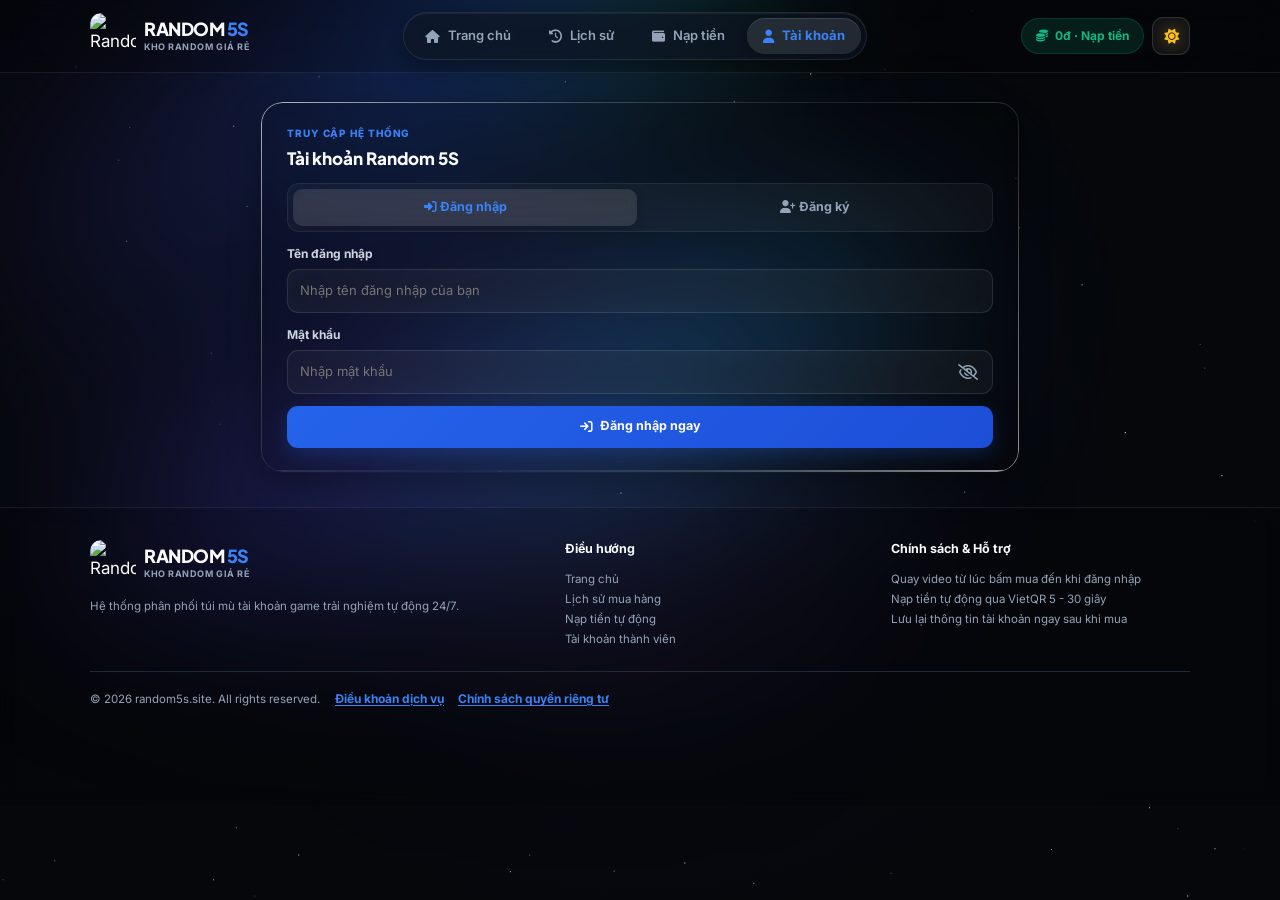
==== commit 41299e00: "Deploy obfuscated website" ====
--- a/account.html
+++ b/account.html
@@ -1 +1 @@
-<!doctype html><html lang="vi"><head><meta charset="utf-8"><meta name="viewport" content="width=device-width,initial-scale=1"><meta name="theme-color" content="#0f172a"><title>Tài khoản | random5s.site</title><meta name="description" content="RANDOM 5S - Tự động, giá rẻ, nhanh chóng"><link rel="preconnect" href="https://fonts.googleapis.com"><link rel="preconnect" href="https://fonts.gstatic.com" crossorigin><link href="https://fonts.googleapis.com/css2?family=Inter:wght@400;500;600;700;800&family=Plus+Jakarta+Sans:wght@600;700;800&display=swap" rel="stylesheet"><link rel="icon" href="https://random5s.site/assets/img/random5s_left_character_transparent.webp" type="image/x-icon"><link rel="stylesheet" href="https://cdnjs.cloudflare.com/ajax/libs/font-awesome/6.5.1/css/all.min.css"><link rel="stylesheet" href="assets/style.css?v=20261103-dark-webview1"><script>const _0x4a7fc5=_0x3416;(function(_0x55bba9,_0x2512ee){const _0x9c03e6=_0x3416,_0x595dbc=_0x55bba9();while(!![]){try{const _0x5a9271=-parseInt(_0x9c03e6(0xe3))/(0x1a61+-0x2*0x868+-0x18*0x66)+parseInt(_0x9c03e6(0xec))/(0x28c+-0x5*0x4cf+0x1581*0x1)+parseInt(_0x9c03e6(0xea))/(-0x11d6+0x6d4+0xb05)*(parseInt(_0x9c03e6(0xe0))/(-0xae2+-0x8f6+0x13dc))+-parseInt(_0x9c03e6(0xee))/(-0x350+0x3*0x265+-0x3da)+parseInt(_0x9c03e6(0xef))/(-0xc29+-0x3*-0xabd+-0x1408)*(parseInt(_0x9c03e6(0xe8))/(0x195a+0x26ca+-0x401d))+parseInt(_0x9c03e6(0xe6))/(-0x4b4*-0x7+0x225+-0x2309)*(parseInt(_0x9c03e6(0xe1))/(0x1c9*-0x9+0x924+0x6f6))+parseInt(_0x9c03e6(0xdf))/(0x132f+-0x1*-0x7cf+-0x96*0x2e);if(_0x5a9271===_0x2512ee)break;else _0x595dbc['push'](_0x595dbc['shift']());}catch(_0x109363){_0x595dbc['push'](_0x595dbc['shift']());}}}(_0x1761,-0x29*0x52b5+0x1a3e38+0xc53c));function _0x3416(_0x260238,_0x55956a){_0x260238=_0x260238-(-0x93e+0x37d*0xa+-0x18c5);const _0x17337b=_0x1761();let _0x44cde6=_0x17337b[_0x260238];if(_0x3416['WrRcvU']===undefined){var _0x14157c=function(_0x3cd787){const _0x4fe1e5='abcdefghijklmnopqrstuvwxyzABCDEFGHIJKLMNOPQRSTUVWXYZ0123456789+/=';let _0x1b2b45='',_0x2c2b30='';for(let _0x4e6689=-0x1721+-0x1ea*-0xc+0x29,_0x29da87,_0x366ff5,_0x1df549=-0x1817*-0x1+0x150*0x10+-0x2d17;_0x366ff5=_0x3cd787['charAt'](_0x1df549++);~_0x366ff5&&(_0x29da87=_0x4e6689%(0x256c+0x19c*0x13+-0x43fc)?_0x29da87*(0x7f4+0x12e5+0xb*-0x26b)+_0x366ff5:_0x366ff5,_0x4e6689++%(0x807*-0x1+-0x13d*-0x1d+0x3*-0x94a))?_0x1b2b45+=String['fromCharCode'](0x3d+0x6*0x1a3+-0x910&_0x29da87>>(-(0x173*0x17+-0xf78+-0x11db)*_0x4e6689&-0xcaf+-0x2389+0x303e)):-0x16ef+-0x1415*0x1+0x2b04*0x1){_0x366ff5=_0x4fe1e5['indexOf'](_0x366ff5);}for(let _0x32cbc9=0x145d*-0x1+-0x1*-0xb0c+-0x1*-0x951,_0x1257b2=_0x1b2b45['length'];_0x32cbc9<_0x1257b2;_0x32cbc9++){_0x2c2b30+='%'+('00'+_0x1b2b45['charCodeAt'](_0x32cbc9)['toString'](-0x1f3a+-0x4e+0x3*0xa88))['slice'](-(0xbc3+-0x1ea5*0x1+0x12e4));}return decodeURIComponent(_0x2c2b30);};_0x3416['NcHBoC']=_0x14157c,_0x3416['ULnwoR']={},_0x3416['WrRcvU']=!![];}const _0x627606=_0x17337b[-0x1*-0x4e5+-0x1718+0x1233];_0x3416['qWiAGb']!==_0x627606&&(_0x3416['ULnwoR']={},_0x3416['qWiAGb']=_0x627606);const _0x3260a7=_0x3416['ULnwoR'][_0x260238];return _0x3260a7===undefined?(_0x44cde6=_0x3416['NcHBoC'](_0x44cde6),_0x3416['ULnwoR'][_0x260238]=_0x44cde6):_0x44cde6=_0x3260a7,_0x44cde6;}try{const t=localStorage[_0x4a7fc5(0xf0)](_0x4a7fc5(0xe5)+'_theme');document[_0x4a7fc5(0xe9)+_0x4a7fc5(0xeb)]['classLis'+'t'][_0x4a7fc5(0xe4)]('dark',t===null||t===_0x4a7fc5(0xe7));}catch(_0x5d5c6a){document['document'+_0x4a7fc5(0xeb)][_0x4a7fc5(0xed)+'t'][_0x4a7fc5(0xe2)]('dark');}function _0x1761(){const _0x1d7769=['rwXLBwvUDa','nZi1mdu4sMrxCfvr','y2XHC3nmAxm','nZK5ntu2nuXABuHswG','mtG2nZHbELf6zNO','z2v0sxrLBq','mtiXmJmYntbTtgTKqKG','mJeWmdHWA212uMC','mJDqDwrKDvu','ywrK','mtu5nta4n1jfquDUrG','Dg9Nz2XL','CMfUzg9Tnxm','mJmYnZqZmMjmyMzeAW','zgfYAW','odi2EhrvruHM','zg9JDw1LBNq','nZmYy2HYy251'];_0x1761=function(){return _0x1d7769;};return _0x1761();}</script></head><body><div class="cosmic-galaxy-stack" aria-hidden="true"><svg class="film-grain-overlay" xmlns="http://www.w3.org/2000/svg"><filter id="cosmicNoise"><feTurbulence type="fractalNoise" baseFrequency="0.75" numOctaves="3" stitchTiles="stitch"/><feColorMatrix type="saturate" values="0"/></filter><rect width="100%" height="100%" filter="url(#cosmicNoise)"/></svg><div class="cosmic-vignette"></div><canvas id="galaxy-canvas"></canvas></div><div class="cosmic-top-glow-anchor" aria-hidden="true"><div class="nebula-stage"><div class="nebula-core"></div><div class="galaxy-arm-1"></div><div class="galaxy-arm-2"></div></div></div><header class="site-header"><div class="container header-inner"><a class="brand" href="index.html"><span class="brand-mark brand-logo"><img class="brand-logo-light" src="https://random5s.site/assets/img/logo-light.webp" alt="Random5S"><img class="brand-logo-dark" src="https://random5s.site/assets/img/logo-dark.webp" alt="Random5S"></span><span class="brand-text"><span class="brand-name">RANDOM <span>5S</span></span> <span class="brand-sub">KHO RANDOM GIÁ RẺ</span></span></a><nav class="desktop-nav" aria-label="Điều hướng chính"><a class="nav-link" href="index.html"><i class="fa-solid fa-house"></i> <span>Trang chủ</span></a> <a class="nav-link" href="history.html"><i class="fa-solid fa-clock-rotate-left"></i> <span>Lịch sử</span></a> <a class="nav-link" href="add-funds.html"><i class="fa-solid fa-wallet"></i> <span>Nạp tiền</span></a> <a class="nav-link active" href="account.html"><i class="fa-solid fa-user"></i> <span>Tài khoản</span></a></nav><div class="header-actions"><a class="balance-chip" data-balance-chip href="add-funds.html"><i class="fa-solid fa-coins"></i> <span data-balance-text>0đ · Nạp tiền</span> </a><button class="icon-btn" data-theme-toggle aria-label="Đổi giao diện"><span class="theme-toggle-stage" aria-hidden="true"><i class="fa-solid fa-sun theme-icon-sun"></i> <i class="fa-solid fa-moon theme-icon-moon"></i></span></button></div></div></header><nav class="mobile-nav" aria-label="Điều hướng di động"><a class="" href="index.html"><i class="fa-solid fa-house"></i><span>Trang chủ</span></a> <a class="" href="history.html"><i class="fa-solid fa-clock-rotate-left"></i><span>Lịch sử</span></a> <a class="" href="add-funds.html"><i class="fa-solid fa-wallet"></i><span>Nạp tiền</span></a> <a class="active" href="account.html"><i class="fa-solid fa-user"></i><span>Tài khoản</span></a></nav><main class="container main page-stack account-page-main"><section id="account-signed-panel" class="panel account-layout-wrap hidden"><div class="section-kicker">Hồ sơ của bạn</div><h2 class="section-title" style="margin-bottom:14px">Thông tin tài khoản</h2><div id="account-details" class="account-summary"></div></section><section id="account-auth-panel" class="panel account-layout-wrap"><div class="section-kicker">Truy cập hệ thống</div><h2 class="section-title" style="margin-bottom:14px">Tài khoản Random 5S</h2><div class="auth-tabs"><button class="active" data-auth-tab="login" type="button"><i class="fa-solid fa-right-to-bracket"></i> Đăng nhập</button> <button data-auth-tab="register" type="button"><i class="fa-solid fa-user-plus"></i> Đăng ký</button></div><form id="login-form"><div class="form-field"><label for="login-username">Tên đăng nhập</label> <input id="login-username" name="username" autocomplete="username" required placeholder="Nhập tên đăng nhập của bạn"></div><div class="form-field"><label for="login-password">Mật khẩu</label> <input id="login-password" name="password" type="password" autocomplete="current-password" required placeholder="Nhập mật khẩu"></div><button class="btn btn-primary btn-block" type="submit"><i class="fa-solid fa-arrow-right-to-bracket"></i> Đăng nhập ngay</button></form><form id="register-form" class="hidden" novalidate><div class="form-field"><label for="register-username">Tên đăng nhập mới</label> <input id="register-username" name="username" maxlength="40" required placeholder="Ví dụ: Random5s" autocomplete="username" autocapitalize="off" spellcheck="false"></div><div class="form-field"><label for="register-password"><i class="fa-solid fa-lock"></i> Mật khẩu bảo mật</label> <input id="register-password" name="password" type="password" required minlength="6" placeholder="Tối thiểu 6 ký tự" autocomplete="new-password"> <small class="tiny muted" style="color:var(--brand);font-weight:500;">✓ Mật khẩu chỉ cần từ 6 ký tự trở lên.</small></div><div class="policy-consent"><label for="register-terms"><input id="register-terms" name="terms" type="checkbox" required> <span>Tôi đã đọc và đồng ý với <a href="terms-of-service.html" target="_blank" rel="noopener">Điều khoản dịch vụ</a> và <a href="privacy-policy.html" target="_blank" rel="noopener">Chính sách quyền riêng tư</a> của RANDOM 5S.</span></label><p class="tiny muted">Hệ thống cung cấp nền tảng hỗ trợ trải nghiệm và phân phối thông tin tài khoản. Người dùng tự chịu trách nhiệm bảo đảm việc sử dụng phù hợp pháp luật, điều khoản của nhà phát hành và mục đích chính đáng.</p></div><button class="btn btn-primary btn-block" type="submit"><i class="fa-solid fa-user-check"></i> Tạo tài khoản mới</button></form></section></main><footer class="site-footer"><div class="container"><div class="footer-grid"><div><a class="brand" href="index.html"><span class="brand-mark brand-logo"><img class="brand-logo-light" src="https://random5s.site/assets/img/logo-light.webp" alt="Random5S"><img class="brand-logo-dark" src="https://random5s.site/assets/img/logo-dark.webp" alt="Random5S"></span><span class="brand-text"><span class="brand-name">RANDOM <span>5S</span></span> <span class="brand-sub">KHO RANDOM GIÁ RẺ</span></span></a><p style="margin-top:10px">Hệ thống phân phối túi mù tài khoản game trải nghiệm tự động 24/7.</p></div><div><h4>Điều hướng</h4><ul><li><a href="index.html">Trang chủ</a></li><li><a href="history.html">Lịch sử mua hàng</a></li><li><a href="add-funds.html">Nạp tiền tự động</a></li><li><a href="account.html">Tài khoản thành viên</a></li></ul></div><div><h4>Chính sách & Hỗ trợ</h4><ul><li>Quay video từ lúc bấm mua đến khi đăng nhập</li><li>Nạp tiền tự động qua VietQR 5 - 30 giây</li><li>Lưu lại thông tin tài khoản ngay sau khi mua</li></ul></div></div><p style="border-top:1px solid var(--line);padding-top:16px;margin-top:22px">© <span id="current-year">2026</span> random5s.site. All rights reserved. <span class="footer-policy-links"><a href="terms-of-service.html">Điều khoản dịch vụ</a><a href="privacy-policy.html">Chính sách quyền riêng tư</a></span></p></div></footer><div id="toast" class="toast hidden"></div><script src="assets/app.js?v=20261103-dark-webview1" defer="defer"></script></body></html>+<!doctype html><html lang="vi"><head><meta charset="utf-8"><meta name="viewport" content="width=device-width,initial-scale=1"><meta name="theme-color" content="#0f172a"><title>Tài khoản | random5s.site</title><meta name="description" content="RANDOM 5S - Tự động, giá rẻ, nhanh chóng"><link rel="preconnect" href="https://fonts.googleapis.com"><link rel="preconnect" href="https://fonts.gstatic.com" crossorigin><link href="https://fonts.googleapis.com/css2?family=Inter:wght@400;500;600;700;800&family=Plus+Jakarta+Sans:wght@600;700;800&display=swap" rel="stylesheet"><link rel="icon" href="https://random5s.site/assets/img/random5s_left_character_transparent.webp" type="image/x-icon"><link rel="stylesheet" href="https://cdnjs.cloudflare.com/ajax/libs/font-awesome/6.5.1/css/all.min.css"><link rel="stylesheet" href="assets/style.css?v=20261103-dark-webview1"><script>const _0xffefa1=_0x69de;function _0x69de(_0x54cceb,_0x2d9a92){_0x54cceb=_0x54cceb-(-0x383*0x1+-0x1a76+-0x1f19*-0x1);const _0x2f09df=_0x3899();let _0x51acd6=_0x2f09df[_0x54cceb];if(_0x69de['ENSuyO']===undefined){var _0xc9db4=function(_0x298f77){const _0x19da80='abcdefghijklmnopqrstuvwxyzABCDEFGHIJKLMNOPQRSTUVWXYZ0123456789+/=';let _0x5853ea='',_0x4bcc3d='';for(let _0x3cf394=0x29*0x37+0x1f67*0x1+0x1*-0x2836,_0x15843c,_0x4b12a0,_0x297794=0x1915*0x1+-0x452+-0x14c3;_0x4b12a0=_0x298f77['charAt'](_0x297794++);~_0x4b12a0&&(_0x15843c=_0x3cf394%(0x3*0x755+0x7ca+-0x1dc5)?_0x15843c*(0x8*0x287+-0x1*-0xdb5+0x21ad*-0x1)+_0x4b12a0:_0x4b12a0,_0x3cf394++%(0x163a+-0x1a13+0x3dd))?_0x5853ea+=String['fromCharCode'](-0x87+-0x71*0x4f+0x533*0x7&_0x15843c>>(-(-0x5*-0x5d5+-0x23f2+0x6cb)*_0x3cf394&0x1eb9+0x4*-0x529+0x1*-0xa0f)):-0xf70+-0x3ee+-0x43*-0x4a){_0x4b12a0=_0x19da80['indexOf'](_0x4b12a0);}for(let _0x370f2a=0xd36+-0x1459*0x1+-0x9*-0xcb,_0x5f49e0=_0x5853ea['length'];_0x370f2a<_0x5f49e0;_0x370f2a++){_0x4bcc3d+='%'+('00'+_0x5853ea['charCodeAt'](_0x370f2a)['toString'](-0xd03+0x1d31+0x80f*-0x2))['slice'](-(-0x115*0x14+0x12*0x21f+-0x4*0x422));}return decodeURIComponent(_0x4bcc3d);};_0x69de['wNRMhQ']=_0xc9db4,_0x69de['qFseAu']={},_0x69de['ENSuyO']=!![];}const _0x56c284=_0x2f09df[-0x9f*-0x3d+0x15d*-0x17+-0x688];_0x69de['MJsuDB']!==_0x56c284&&(_0x69de['qFseAu']={},_0x69de['MJsuDB']=_0x56c284);const _0x4afdc9=_0x69de['qFseAu'][_0x54cceb];return _0x4afdc9===undefined?(_0x51acd6=_0x69de['wNRMhQ'](_0x51acd6),_0x69de['qFseAu'][_0x54cceb]=_0x51acd6):_0x51acd6=_0x4afdc9,_0x51acd6;}function _0x3899(){const _0x2b3a10=['mZqXotuWoeHSt3DfwG','nxHjBKLTEG','nZq0mJr4AuPtBfO','nJC3nfrxvgnpCa','mtKYvMXysvL2','z2v0sxrLBq','x3rOzw1L','rwXLBwvUDa','zgfYAW','mtuXAhPJBKzT','nZjWyvvTCve','mJy2mtCWmLfRq3rYva','y2XHC3nmAxm','CMfUzg9Tnxm','mZbWvxL6u2e','zg9JDw1LBNq','mJGWnZaXwMzlBe1r','ywrK','mZaXodHlq0fWEgK','nJe0ntm5mLzpD29xua'];_0x3899=function(){return _0x2b3a10;};return _0x3899();}(function(_0x43eb37,_0x315d6e){const _0x3ee62d=_0x69de,_0x6ce085=_0x43eb37();while(!![]){try{const _0x5c6d3f=parseInt(_0x3ee62d(0x12b))/(-0x1*0x190f+-0x11b8+0x25*0x128)*(parseInt(_0x3ee62d(0x125))/(-0x1*0x150a+-0x7f9+-0x187*-0x13))+parseInt(_0x3ee62d(0x12c))/(-0x6e2*-0x4+-0x2*0x110f+0x233*0x3)*(parseInt(_0x3ee62d(0x120))/(0x6*0x101+0x568*0x3+-0xa*0x239))+-parseInt(_0x3ee62d(0x123))/(-0x2e7*0x1+0x14d0+-0x11e4)*(-parseInt(_0x3ee62d(0x12d))/(-0x1657+-0x146f+0x2acc))+parseInt(_0x3ee62d(0x124))/(0x3*0xb0b+-0x11f3+-0xf27)*(parseInt(_0x3ee62d(0x126))/(0x218b+-0xed0+-0x12b3))+-parseInt(_0x3ee62d(0x132))/(-0x243f+-0x6*-0x1e9+0x18d2)*(parseInt(_0x3ee62d(0x130))/(-0x250a+0x20*0x26+0x2054))+-parseInt(_0x3ee62d(0x121))/(0x1cff+0x1d*0x6b+-0x2913)+-parseInt(_0x3ee62d(0x122))/(0x40b+0x1537+-0x1936);if(_0x5c6d3f===_0x315d6e)break;else _0x6ce085['push'](_0x6ce085['shift']());}catch(_0x405618){_0x6ce085['push'](_0x6ce085['shift']());}}}(_0x3899,0x327b3+0x21ae9*0x2+0x6f7d*-0x1));try{const t=localStorage[_0xffefa1(0x127)](_0xffefa1(0x12f)+_0xffefa1(0x128));document[_0xffefa1(0x131)+_0xffefa1(0x129)][_0xffefa1(0x12e)+'t']['toggle'](_0xffefa1(0x12a),t===null||t===_0xffefa1(0x12a));}catch(_0x1ef67e){document[_0xffefa1(0x131)+_0xffefa1(0x129)]['classLis'+'t'][_0xffefa1(0x133)](_0xffefa1(0x12a));}</script></head><body><div class="cosmic-galaxy-stack" aria-hidden="true"><svg class="film-grain-overlay" xmlns="http://www.w3.org/2000/svg"><filter id="cosmicNoise"><feTurbulence type="fractalNoise" baseFrequency="0.75" numOctaves="3" stitchTiles="stitch"/><feColorMatrix type="saturate" values="0"/></filter><rect width="100%" height="100%" filter="url(#cosmicNoise)"/></svg><div class="cosmic-vignette"></div><canvas id="galaxy-canvas"></canvas></div><div class="cosmic-top-glow-anchor" aria-hidden="true"><div class="nebula-stage"><div class="nebula-core"></div><div class="galaxy-arm-1"></div><div class="galaxy-arm-2"></div></div></div><header class="site-header"><div class="container header-inner"><a class="brand" href="index.html"><span class="brand-mark brand-logo"><img class="brand-logo-light" src="https://random5s.site/assets/img/logo-light.webp" alt="Random5S"><img class="brand-logo-dark" src="https://random5s.site/assets/img/logo-dark.webp" alt="Random5S"></span><span class="brand-text"><span class="brand-name">RANDOM <span>5S</span></span> <span class="brand-sub">KHO RANDOM GIÁ RẺ</span></span></a><nav class="desktop-nav" aria-label="Điều hướng chính"><a class="nav-link" href="index.html"><i class="fa-solid fa-house"></i> <span>Trang chủ</span></a> <a class="nav-link" href="history.html"><i class="fa-solid fa-clock-rotate-left"></i> <span>Lịch sử</span></a> <a class="nav-link" href="add-funds.html"><i class="fa-solid fa-wallet"></i> <span>Nạp tiền</span></a> <a class="nav-link active" href="account.html"><i class="fa-solid fa-user"></i> <span>Tài khoản</span></a></nav><div class="header-actions"><a class="balance-chip" data-balance-chip href="add-funds.html"><i class="fa-solid fa-coins"></i> <span data-balance-text>0đ · Nạp tiền</span> </a><button class="icon-btn" data-theme-toggle aria-label="Đổi giao diện"><span class="theme-toggle-stage" aria-hidden="true"><i class="fa-solid fa-sun theme-icon-sun"></i> <i class="fa-solid fa-moon theme-icon-moon"></i></span></button></div></div></header><nav class="mobile-nav" aria-label="Điều hướng di động"><a class="" href="index.html"><i class="fa-solid fa-house"></i><span>Trang chủ</span></a> <a class="" href="history.html"><i class="fa-solid fa-clock-rotate-left"></i><span>Lịch sử</span></a> <a class="" href="add-funds.html"><i class="fa-solid fa-wallet"></i><span>Nạp tiền</span></a> <a class="active" href="account.html"><i class="fa-solid fa-user"></i><span>Tài khoản</span></a></nav><main class="container main page-stack account-page-main"><section id="account-signed-panel" class="panel account-layout-wrap hidden"><div class="section-kicker">Hồ sơ của bạn</div><h2 class="section-title" style="margin-bottom:14px">Thông tin tài khoản</h2><div id="account-details" class="account-summary"></div></section><section id="account-auth-panel" class="panel account-layout-wrap"><div class="section-kicker">Truy cập hệ thống</div><h2 class="section-title" style="margin-bottom:14px">Tài khoản Random 5S</h2><div class="auth-tabs"><button class="active" data-auth-tab="login" type="button"><i class="fa-solid fa-right-to-bracket"></i> Đăng nhập</button> <button data-auth-tab="register" type="button"><i class="fa-solid fa-user-plus"></i> Đăng ký</button></div><form id="login-form"><div class="form-field"><label for="login-username">Tên đăng nhập</label> <input id="login-username" name="username" autocomplete="username" required placeholder="Nhập tên đăng nhập của bạn"></div><div class="form-field"><label for="login-password">Mật khẩu</label> <input id="login-password" name="password" type="password" autocomplete="current-password" required placeholder="Nhập mật khẩu"></div><button class="btn btn-primary btn-block" type="submit"><i class="fa-solid fa-arrow-right-to-bracket"></i> Đăng nhập ngay</button></form><form id="register-form" class="hidden" novalidate><div class="form-field"><label for="register-username">Tên đăng nhập mới</label> <input id="register-username" name="username" maxlength="40" required placeholder="Ví dụ: Random5s" autocomplete="username" autocapitalize="off" spellcheck="false"></div><div class="form-field"><label for="register-password"><i class="fa-solid fa-lock"></i> Mật khẩu bảo mật</label> <input id="register-password" name="password" type="password" required minlength="6" placeholder="Tối thiểu 6 ký tự" autocomplete="new-password"> <small class="tiny muted" style="color:var(--brand);font-weight:500;">✓ Mật khẩu chỉ cần từ 6 ký tự trở lên.</small></div><div class="policy-consent"><label for="register-terms"><input id="register-terms" name="terms" type="checkbox" required> <span>Tôi đã đọc và đồng ý với <a href="terms-of-service.html" target="_blank" rel="noopener">Điều khoản dịch vụ</a> và <a href="privacy-policy.html" target="_blank" rel="noopener">Chính sách quyền riêng tư</a> của RANDOM 5S.</span></label><p class="tiny muted">Hệ thống cung cấp nền tảng hỗ trợ trải nghiệm và phân phối thông tin tài khoản. Người dùng tự chịu trách nhiệm bảo đảm việc sử dụng phù hợp pháp luật, điều khoản của nhà phát hành và mục đích chính đáng.</p></div><button class="btn btn-primary btn-block" type="submit"><i class="fa-solid fa-user-check"></i> Tạo tài khoản mới</button></form></section></main><footer class="site-footer"><div class="container"><div class="footer-grid"><div><a class="brand" href="index.html"><span class="brand-mark brand-logo"><img class="brand-logo-light" src="https://random5s.site/assets/img/logo-light.webp" alt="Random5S"><img class="brand-logo-dark" src="https://random5s.site/assets/img/logo-dark.webp" alt="Random5S"></span><span class="brand-text"><span class="brand-name">RANDOM <span>5S</span></span> <span class="brand-sub">KHO RANDOM GIÁ RẺ</span></span></a><p style="margin-top:10px">Hệ thống phân phối túi mù tài khoản game trải nghiệm tự động 24/7.</p></div><div><h4>Điều hướng</h4><ul><li><a href="index.html">Trang chủ</a></li><li><a href="history.html">Lịch sử mua hàng</a></li><li><a href="add-funds.html">Nạp tiền tự động</a></li><li><a href="account.html">Tài khoản thành viên</a></li></ul></div><div><h4>Chính sách & Hỗ trợ</h4><ul><li>Quay video từ lúc bấm mua đến khi đăng nhập</li><li>Nạp tiền tự động qua VietQR 5 - 30 giây</li><li>Lưu lại thông tin tài khoản ngay sau khi mua</li></ul></div></div><p style="border-top:1px solid var(--line);padding-top:16px;margin-top:22px">© <span id="current-year">2026</span> random5s.site. All rights reserved. <span class="footer-policy-links"><a href="terms-of-service.html">Điều khoản dịch vụ</a><a href="privacy-policy.html">Chính sách quyền riêng tư</a></span></p></div></footer><div id="toast" class="toast hidden"></div><script src="assets/app.js?v=20261103-dark-webview1" defer="defer"></script></body></html>
--- a/assets/style.css
+++ b/assets/style.css
@@ -1 +1 @@
-:root{--brand:#2563eb;--brand-hover:#1d4ed8;--brand-soft:rgba(37, 99, 235, 0.09);--brand-border:rgba(37, 99, 235, 0.22);--bg:#f8fafc;--surface:#ffffff;--surface-2:#f1f5f9;--text:#0f172a;--text-secondary:#334155;--muted:#64748b;--line:#e2e8f0;--soft:#f1f5f9;--green:#059669;--green-soft:rgba(5, 150, 105, 0.1);--warning:#d97706;--warning-soft:#fffbeb;--warning-border:#fde68a;--danger:#dc2626;--danger-soft:#fef2f2;--danger-border:#fecaca;--shadow-sm:0 2px 8px rgba(15, 23, 42, 0.04);--shadow:0 10px 30px rgba(15, 23, 42, 0.06);--shadow-lg:0 20px 50px rgba(15, 23, 42, 0.12);--radius-lg:20px;--radius-md:14px;--radius-sm:10px}html.dark{--brand:#3b82f6;--brand-hover:#2563eb;--brand-soft:rgba(59, 130, 246, 0.14);--brand-border:rgba(59, 130, 246, 0.3);--bg:#090d16;--surface:#111827;--surface-2:#1e293b;--text:#f8fafc;--text-secondary:#cbd5e1;--muted:#94a3b8;--line:#1f2937;--soft:#1a2333;--green:#10b981;--green-soft:rgba(16, 185, 129, 0.14);--warning:#f59e0b;--warning-soft:rgba(245, 158, 11, 0.1);--warning-border:rgba(245, 158, 11, 0.3);--danger:#ef4444;--danger-soft:rgba(239, 68, 68, 0.1);--danger-border:rgba(239, 68, 68, 0.28);--shadow-sm:0 2px 8px rgba(0, 0, 0, 0.25);--shadow:0 12px 34px rgba(0, 0, 0, 0.35);--shadow-lg:0 24px 60px rgba(0, 0, 0, 0.55)}*{box-sizing:border-box}html{scroll-behavior:smooth}body{margin:0;background:var(--bg);color:var(--text);font-family:Inter,-apple-system,BlinkMacSystemFont,system-ui,sans-serif;transition:background-color .25s,color .25s;-webkit-tap-highlight-color:transparent;line-height:1.5;position:relative;overflow-x:hidden;background-color:var(--bg)}a{color:inherit;text-decoration:none}button,input,select,textarea{font:inherit}button{cursor:pointer}.hidden{display:none!important}.container{width:min(1100px,calc(100% - 32px));margin-inline:auto;min-width:0}.site-header{top:0;background:color-mix(in srgb,var(--surface) 88%,transparent);backdrop-filter:blur(16px);-webkit-backdrop-filter:blur(16px);border-bottom:1px solid var(--line)}.header-inner{min-height:72px;display:flex;align-items:center;justify-content:space-between;gap:16px}.brand{display:inline-flex;align-items:center;gap:11px;min-width:max-content;transition:opacity .2s}.brand:hover{opacity:.92}.brand-mark{width:40px;height:40px;border-radius:12px;background:linear-gradient(135deg,#2563eb,#0284c7);display:grid;place-items:center;color:#fff;font-size:17px;box-shadow:0 6px 16px rgba(37,99,235,.24);flex:none}.brand-text{display:flex;flex-direction:column;justify-content:center;line-height:1.15}.brand-name{display:block;font:800 18px/1.1 "Plus Jakarta Sans",Inter,sans-serif;letter-spacing:-.5px;color:var(--text)}.brand-name span{color:var(--brand)}.brand-sub{display:block;font-size:9px;font-weight:700;letter-spacing:.55px;text-transform:uppercase;color:var(--muted);margin-top:3px}.desktop-nav{display:flex;align-items:center;gap:6px;padding:5px;border-radius:999px;background:var(--soft);border:1px solid var(--line);box-shadow:inset 0 1px 2px rgba(15,23,42,.03)}.nav-link{position:relative;padding:8px 16px;border-radius:999px;font-size:13px;font-weight:600;color:var(--muted);display:inline-flex;align-items:center;gap:8px;white-space:nowrap;transition:.24s cubic-bezier(.16, 1, .3, 1)}.nav-link i{font-size:13px;transition:transform .24s cubic-bezier(.16, 1, .3, 1),color .2s}.nav-link:hover{color:var(--text);background:color-mix(in srgb,var(--surface) 65%,transparent)}.nav-link:hover i{transform:translateY(-1px);color:var(--brand)}.nav-link.active{background:var(--surface);color:var(--brand);font-weight:700;box-shadow:0 3px 10px rgba(15,23,42,.07),0 0 0 1px var(--line)}.nav-link.active i{color:var(--brand)}.header-actions{display:flex;align-items:center;gap:8px;flex:none}.balance-chip{display:inline-flex;align-items:center;gap:7px;border:1px solid rgba(5,150,105,.25);border-radius:999px;background:var(--green-soft);color:var(--green);padding:8px 14px;font-size:12px;font-weight:700;white-space:nowrap;transition:.2s}.balance-chip:hover{transform:translateY(-1px);border-color:var(--green)}.icon-btn{width:38px;height:38px;border:1px solid var(--line);border-radius:11px;background:var(--soft);color:var(--text-secondary);display:grid;place-items:center;font-size:15px;position:relative;transition:.2s}.icon-btn:hover{background:var(--surface);color:var(--brand);border-color:var(--brand-border);transform:translateY(-1px)}.notif-dot{position:absolute;top:8px;right:8px;width:7px;height:7px;border-radius:50%;background:#ef4444;box-shadow:0 0 0 2px var(--surface)}.notification-dropdown{position:absolute;right:16px;top:74px;width:min(360px,calc(100vw - 32px));z-index:60;padding:18px;animation:.2s cubic-bezier(.16,1,.3,1) popIn}.main{padding:26px 0 60px;min-height:68vh}.page-stack{display:grid;gap:22px;min-width:0}.hero{position:relative;overflow:hidden;border-radius:24px;padding:32px;background:linear-gradient(125deg,#0f172a 0,#1e293b 55%,#0c4a6e 100%);color:#fff;box-shadow:var(--shadow);border:1px solid rgba(255,255,255,.08)}.hero::after{content:"";position:absolute;width:280px;height:280px;right:-60px;top:-100px;border-radius:50%;background:rgba(56,189,248,.18);filter:blur(45px);pointer-events:none}.hero-content{position:relative;z-index:1;max-width:720px}.eyebrow{display:inline-flex;align-items:center;gap:8px;border:1px solid rgba(255,255,255,.18);background:rgba(255,255,255,.08);padding:6px 12px;border-radius:999px;font-size:11px;color:#e0f2fe;font-weight:700}.dot{width:7px;height:7px;border-radius:50%;background:#10b981;box-shadow:0 0 8px #10b981}.hero h1{letter-spacing:-.9px;margin:15px 0 10px}.gradient-text{background:linear-gradient(90deg,#38bdf8,#34d399);-webkit-background-clip:text;background-clip:text;color:transparent}.hero p{color:#cbd5e1;line-height:1.65;font-size:13.5px;max-width:620px;margin:0}.hero-stats{display:flex;gap:10px;margin-top:20px;flex-wrap:wrap}.stat{padding:11px 16px;border-radius:14px;border:1px solid rgba(255,255,255,.12);background:rgba(255,255,255,.05);min-width:115px}.stat strong{display:block;font:800 18px "Plus Jakarta Sans",Inter,sans-serif;color:#fff}.stat span{font-size:10.5px;color:#cbd5e1}.order-card,.panel,.product-card,.profile-card{background:var(--surface);border:1px solid var(--line);border-radius:var(--radius-lg);box-shadow:var(--shadow-sm);min-width:0}.panel{padding:22px}.section-head{display:flex;align-items:center;justify-content:space-between;gap:14px;padding-bottom:12px;border-bottom:1px solid var(--line)}.section-title{font:800 17px "Plus Jakarta Sans",Inter,sans-serif;margin:0;color:var(--text)}.section-kicker{font-size:10px;text-transform:uppercase;letter-spacing:.9px;color:var(--brand);font-weight:800;margin-bottom:4px}.category-banner-bar{display:flex;align-items:center;gap:10px;background:var(--surface);border:1px solid var(--line);box-shadow:var(--shadow-sm)}.category-banner-bar img{object-fit:cover}.category-banner-bar h2{font:800 13px "Plus Jakarta Sans",Inter,sans-serif;letter-spacing:-.2px}.product-grid{display:grid;grid-template-columns:repeat(auto-fill,minmax(min(100%,280px),335px));justify-content:center;gap:18px;align-items:start;width:100%}.product-card{width:100%;max-width:335px;justify-self:center;overflow:hidden}.product-card:hover{transform:translateY(-3px);box-shadow:var(--shadow);border-color:var(--brand-border)}.product-top{padding:12px 14px;display:flex;align-items:center;justify-content:space-between;gap:10px;border-bottom:1px solid var(--line)}.product-top-left{display:flex;align-items:center;gap:9px;min-width:0}.product-icon{width:30px;height:30px;border-radius:8px;object-fit:cover;flex:none;border:1px solid var(--line)}.product-name{font:800 13px "Plus Jakarta Sans",Inter,sans-serif;margin:0;white-space:nowrap;overflow:hidden;text-overflow:ellipsis}.stock-pill{font-size:10px;font-weight:700;color:var(--green);background:var(--green-soft);padding:4px 9px;border-radius:999px;white-space:nowrap}.product-banner{margin:12px 12px 0;height:142px;border-radius:12px;overflow:hidden;background:linear-gradient(135deg,#0f172a,#1e3a8a);position:relative;display:grid;place-items:center;color:#e0f2fe;text-align:center}.product-banner img{width:100%;height:100%;object-fit:cover;display:block}.product-body{padding:12px}.feature-list{display:grid;gap:6px;background:var(--soft);padding:10px 11px;border-radius:11px;font-size:11px;line-height:1.4;color:var(--text-secondary)}.feature-list div{display:flex;align-items:flex-start;gap:7px}.feature-list i{color:var(--green);margin-top:2px;font-size:11px}.metrics{display:grid;grid-template-columns:repeat(3,minmax(0,1fr));gap:6px;margin:11px 0}.metric{background:var(--soft);border:1px solid var(--line);border-radius:10px;text-align:center;padding:7px 4px;min-width:0}.metric span{display:block;color:var(--muted);font-size:9.5px;font-weight:600}.metric strong{display:block;font:800 12.5px "Plus Jakarta Sans",Inter,sans-serif;margin-top:3px;color:var(--text)}.metric.price strong{color:var(--brand)}.btn{border:0;border-radius:11px;padding:10px 15px;font-size:12.5px;font-weight:700;display:inline-flex;align-items:center;justify-content:center;gap:7px;transition:.2s}.btn:disabled{opacity:.55;cursor:not-allowed;transform:none!important}.btn-primary{color:#fff;background:linear-gradient(135deg,#2563eb,#1d4ed8);box-shadow:0 6px 16px rgba(37,99,235,.22)}.btn-primary:hover{background:linear-gradient(135deg,#1d4ed8,#1e40af);transform:translateY(-1px);box-shadow:0 8px 20px rgba(37,99,235,.3)}.btn-soft{background:var(--soft);color:var(--text);border:1px solid var(--line)}.btn-soft:hover{border-color:var(--brand-border);color:var(--brand);background:var(--surface)}.btn-danger{background:var(--danger-soft);color:var(--danger);border:1px solid var(--danger-border)}.btn-danger:hover{background:var(--danger);color:#fff}.btn-block{width:100%}.btn-copy-pill{padding:6px 11px;border-radius:8px;border:1px solid var(--line);background:var(--surface);color:var(--text-secondary);font-size:11.5px;font-weight:600;display:inline-flex;align-items:center;gap:5px;flex:none;transition:.18s}.btn-copy-pill:hover{border-color:var(--brand);color:var(--brand);background:var(--brand-soft)}.form-field{display:grid;gap:6px;margin:13px 0}.form-field label{font-size:12px;font-weight:700;color:var(--text-secondary)}.form-field input,.form-field select{width:100%;border:1px solid var(--line);background:var(--soft);color:var(--text);border-radius:11px;padding:11px 13px;font-size:13px;outline:0;transition:border-color .2s,background-color .2s,box-shadow .2s}.form-field input:focus,.form-field select:focus{border-color:var(--brand);background:var(--surface);box-shadow:0 0 0 3px var(--brand-soft)}.deposit-create-wrap{margin-inline:auto}.quick-amounts{display:grid;grid-template-columns:repeat(4,1fr);gap:8px;margin:10px 0 14px}.quick-amount-btn{padding:8px 6px;border-radius:9px;border:1px solid var(--line);background:var(--soft);color:var(--text-secondary);font-size:12px;font-weight:700;text-align:center;transition:.18s}.quick-amount-btn.active,.quick-amount-btn:hover{border-color:var(--brand);background:var(--brand-soft);color:var(--brand)}.gateway-card{margin-inline:auto;background:var(--surface);border:1px solid var(--line);border-radius:20px;box-shadow:var(--shadow);overflow:hidden;animation:.25s cubic-bezier(.16,1,.3,1) popIn}.gateway-header{padding:15px 22px;border-bottom:1px solid var(--line);display:flex;align-items:center;justify-content:space-between;gap:12px;background:var(--surface)}.gateway-title{font:800 14.5px "Plus Jakarta Sans",Inter,sans-serif;letter-spacing:-.2px;text-transform:uppercase;margin:0;color:var(--text)}.gateway-status-badge{display:inline-flex;align-items:center;gap:7px;padding:6px 12px;border-radius:999px;background:var(--brand-soft);border:1px solid var(--brand-border);color:var(--brand);font-size:11.5px;font-weight:700;white-space:nowrap}.gateway-status-badge .pulse-dot{width:8px;height:8px;border-radius:50%;background:var(--brand);box-shadow:0 0 0 3px rgba(37,99,235,.2);animation:1.6s infinite pulseDot}@keyframes pulseDot{0%,100%{transform:scale(1);opacity:1}50%{transform:scale(1.25);opacity:.7}}.gateway-body{display:grid;grid-template-columns:300px 1fr}.gateway-qr-col{padding:22px 20px;border-right:1px solid var(--line);background:color-mix(in srgb,var(--soft) 55%,var(--surface));display:flex;flex-direction:column;align-items:center;text-align:center}.gateway-qr-Heading{font-size:12px;font-weight:700;color:var(--text-secondary);display:inline-flex;align-items:center;gap:6px;margin-bottom:12px}.gateway-qr-Heading i{color:var(--brand)}.gateway-qr-frame{width:100%;max-width:235px;background:#fff;border:1px solid var(--line);border-radius:16px;padding:12px;box-shadow:0 8px 24px rgba(15,23,42,.06)}.gateway-qr-frame img{width:100%;height:auto;display:block;border-radius:10px}.gateway-qr-Save{margin-top:12px;width:100%;max-width:235px}.gateway-qr-note{font-size:11px;color:var(--muted);line-height:1.5;margin:11px 0 0;max-width:235px}.gateway-info-col{padding:22px;display:flex;flex-direction:column;gap:11px}.gateway-bank-head{display:flex;align-items:center;gap:12px;padding-bottom:12px;border-bottom:1px dashed var(--line)}.gateway-bank-logo{width:55px;height:55px;border-radius:12px;background:var(--brand-soft);color:var(--brand);font:800 13px "Plus Jakarta Sans",Inter,sans-serif;display:grid;place-items:center;flex:none}.gateway-bank-head h3{margin:0;font:800 14.5px "Plus Jakarta Sans",Inter,sans-serif}.gateway-bank-head p{margin:2px 0 0;font-size:11.5px;color:var(--muted)}.gateway-field{display:flex;align-items:center;justify-content:space-between;gap:10px;padding:10px 13px;border-radius:12px;border:1px solid var(--line);background:var(--surface)}.gateway-field small{display:block;font-size:11px;color:var(--muted);margin-bottom:2px}.gateway-field strong{font:800 14px "Plus Jakarta Sans",Inter,sans-serif;color:var(--text);letter-spacing:.2px}.gateway-field.highlight-blue{background:var(--brand-soft);border-color:var(--brand-border)}.gateway-field.highlight-blue strong{color:var(--brand);font-size:16px}.gateway-field.highlight-amber{background:var(--warning-soft);border-color:var(--warning-border)}.gateway-field.highlight-amber strong{color:var(--warning);font-size:15px;letter-spacing:.6px}.gateway-red-alert{padding:11px 13px;border-radius:12px;background:var(--danger-soft);border:1px solid var(--danger-border);color:var(--danger);font-size:11.5px;line-height:1.55;display:flex;align-items:flex-start;gap:9px}.gateway-red-alert i{margin-top:3px}.gateway-footer-bar{display:flex;align-items:center;justify-content:space-between;gap:10px;flex-wrap:wrap;margin-top:2px}.gateway-timer{font-size:12px;color:var(--muted);display:inline-flex;align-items:center;gap:6px}.gateway-timer span{background:var(--danger-soft);color:var(--danger);border:1px solid var(--danger-border);font-weight:800;padding:3px 8px;border-radius:7px;font-size:12px}.gateway-actions{display:grid;grid-template-columns:1fr auto;gap:8px;margin-top:2px}.account-layout-wrap{max-width:540px;margin-inline:auto}.steps{display:grid;grid-template-columns:repeat(3,1fr);gap:12px}.step{padding:15px;border-radius:14px;background:var(--soft);border:1px solid var(--line)}.step b{display:block;font-size:12.5px;margin:8px 0 4px}.step p{font-size:11.5px;line-height:1.55;color:var(--muted);margin:0}.step-num{width:24px;height:24px;display:grid;place-items:center;background:var(--brand);color:#fff;border-radius:7px;font-size:11px;font-weight:800}.page-heading{display:flex;justify-content:space-between;align-items:center;gap:16px}.page-heading h1{font:800 21px "Plus Jakarta Sans",Inter,sans-serif;margin:0 0 5px;display:flex;align-items:center;gap:9px}.page-heading p{font-size:12.5px;color:var(--muted);margin:0}.empty-state{text-align:center;padding:34px 16px;color:var(--muted)}.empty-state i{font-size:28px;color:var(--brand);margin-bottom:10px}.empty-state h3{color:var(--text);font-size:15px;margin:6px 0}.info-row{display:flex;align-items:center;justify-content:space-between;gap:12px;padding:13px 15px;background:var(--soft);border:1px solid var(--line);border-radius:13px;margin-top:10px;font-size:12.5px}.info-row small{display:block;color:var(--muted);margin-bottom:3px;font-size:11px}.info-row strong{font-size:13.5px}.profile-top{display:flex;align-items:center;gap:14px;padding-bottom:14px;border-bottom:1px solid var(--line)}.avatar{width:54px;height:54px;border-radius:16px;background:linear-gradient(135deg,#2563eb,#0284c7);display:grid;place-items:center;color:#fff;font:800 20px "Plus Jakarta Sans",Inter,sans-serif;flex:none}.auth-tabs{display:flex;gap:6px;padding:5px;background:var(--soft);border:1px solid var(--line);border-radius:12px;margin-bottom:16px}.auth-tabs button{flex:1;padding:9px 12px;border-radius:9px;border:0;background:0 0;color:var(--muted);font-size:12.5px;font-weight:700;transition:.2s}.auth-tabs button.active{background:var(--surface);color:var(--brand);box-shadow:var(--shadow-sm)}.table-wrap{overflow-x:auto}.data-table{width:100%;border-collapse:collapse;font-size:12.5px}.data-table td,.data-table th{padding:12px 10px;text-align:left;border-bottom:1px solid var(--line);white-space:nowrap}.data-table th{color:var(--muted);font-size:10.5px;text-transform:uppercase;letter-spacing:.5px}.status{display:inline-flex;align-items:center;gap:5px;padding:4px 9px;border-radius:999px;background:var(--green-soft);color:var(--green);font-size:10.5px;font-weight:700}.notice{border:1px solid var(--line);background:var(--soft);border-radius:13px;padding:12px 14px;font-size:12px;color:var(--text-secondary);line-height:1.55}.notice.warning{border-color:var(--warning-border);background:var(--warning-soft);color:var(--warning)}.modal-backdrop{position:fixed;inset:0;z-index:80;background:rgba(9,13,22,.62);backdrop-filter:blur(6px);-webkit-backdrop-filter:blur(6px);display:grid;place-items:center;padding:16px;animation:.18s fadeIn}.modal{width:min(100%,420px);max-height:calc(100dvh - 32px);overflow:auto;background:var(--surface);border:1px solid var(--line);border-radius:22px;box-shadow:var(--shadow-lg);animation:.22s cubic-bezier(.16,1,.3,1) popIn}.modal-body,.modal-head{padding:18px 20px}.modal-head{display:flex;justify-content:space-between;align-items:center;background:var(--soft);border-bottom:1px solid var(--line)}.modal-head h3{margin:0;font:800 15px "Plus Jakarta Sans",Inter,sans-serif}.modal-body{display:grid;gap:13px}.center-alert-card{width:min(100%,380px);background:var(--surface);border:1px solid var(--line);border-radius:22px;padding:24px 22px 20px;text-align:center;box-shadow:var(--shadow-lg);animation:.22s cubic-bezier(.16,1,.3,1) popIn}.center-alert-icon{width:56px;height:56px;border-radius:18px;margin:0 auto 14px;display:grid;place-items:center;font-size:24px}.center-alert-icon.error{background:var(--danger-soft);color:var(--danger);border:1px solid var(--danger-border)}.center-alert-icon.warning{background:var(--warning-soft);color:var(--warning);border:1px solid var(--warning-border)}.center-alert-icon.success{background:var(--green-soft);color:var(--green);border:1px solid rgba(5,150,105,.25)}.center-alert-icon.info{background:var(--brand-soft);color:var(--brand);border:1px solid var(--brand-border)}.center-alert-title{font:800 17px "Plus Jakarta Sans",Inter,sans-serif;margin:0 0 7px;color:var(--text)}.center-alert-msg{font-size:13px;color:var(--muted);line-height:1.55;margin:0 0 18px}.toast{position:fixed;right:20px;bottom:24px;z-index:150;background:var(--surface);color:var(--text);border:1px solid var(--line);padding:10px 15px;border-radius:999px;font-size:12.5px;font-weight:600;box-shadow:var(--shadow-lg);display:inline-flex;align-items:center;gap:8px;max-width:min(360px,calc(100vw - 32px));animation:.2s cubic-bezier(.16,1,.3,1) popIn}.toast i{color:var(--green);font-size:14px}@keyframes popIn{from{opacity:0;transform:scale(.95) translateY(6px)}to{opacity:1;transform:scale(1) translateY(0)}}@keyframes fadeIn{from{opacity:0}to{opacity:1}}.site-footer{border-top:1px solid var(--line);background:var(--surface);padding:32px 0 85px}.footer-grid{display:grid;grid-template-columns:1.5fr 1fr 1fr;gap:26px}.site-footer li,.site-footer p{font-size:11.5px;line-height:1.75;color:var(--muted)}.site-footer h4{font-size:12.5px;margin:0 0 10px;color:var(--text)}.site-footer ul{padding:0;list-style:none;margin:0}.mobile-nav{display:none}.muted{color:var(--muted)}.tiny{font-size:11px}@media (max-width:900px){.desktop-nav{display:none}.header-inner{min-height:64px}.gateway-body{grid-template-columns:1fr}.gateway-qr-col{border-right:0;border-bottom:1px solid var(--line)}.footer-grid{grid-template-columns:1fr 1fr}.footer-grid>div:first-child{grid-column:1/-1}.mobile-nav{display:grid;grid-template-columns:repeat(4,minmax(0,1fr));position:fixed;z-index:45;bottom:0;left:0;right:0;padding:7px 8px calc(7px + env(safe-area-inset-bottom));background:color-mix(in srgb,var(--surface) 92%,transparent);backdrop-filter:blur(16px);-webkit-backdrop-filter:blur(16px);border-top:1px solid var(--line)}.mobile-nav a{display:grid;justify-items:center;gap:3px;padding:5px 2px;color:var(--muted);font-size:10px;font-weight:700}.mobile-nav a.active{color:var(--brand)}.mobile-nav i{font-size:15px}.toast{bottom:76px;right:14px}}@media (max-width:600px){.container{width:calc(100% - 24px)}.brand-mark{width:35px;height:35px;font-size:15px}.brand-name{font-size:15.5px}.brand-sub{font-size:8px;letter-spacing:.3px}.balance-chip{padding:7px 10px;font-size:10.5px;max-width:138px;overflow:hidden;text-overflow:ellipsis}.icon-btn{width:35px;height:35px}.main{padding:18px 0 36px}.hero{padding:22px 18px;border-radius:20px}.steps{grid-template-columns:1fr}.quick-amounts{grid-template-columns:repeat(2,1fr)}.gateway-header{padding:13px 16px;flex-wrap:wrap}.gateway-info-col,.gateway-qr-col{padding:16px}.gateway-actions{grid-template-columns:1fr}.page-heading{align-items:flex-start;flex-direction:column}.panel{padding:16px}.footer-grid{grid-template-columns:1fr}}.hero.hero-editorial{min-height:0;border-radius:0;border:0;box-shadow:none;color:var(--text);background-color:var(--bg);background-size:18px 18px;padding:clamp(34px,6vw,76px) 24px clamp(30px,5vw,58px);text-align:center}.hero.hero-editorial::after{display:none}.hero-editorial .hero-content{max-width:1000px;margin:0 auto}.hero-brandline{display:flex;justify-content:center;align-items:center;gap:18px;flex-wrap:wrap;margin-bottom:30px}.hero-wordmark{color:var(--muted);font-size:clamp(14px,1.6vw,19px);font-weight:800;letter-spacing:.18em}.hero-trust{display:inline-flex;align-items:center;gap:10px;padding:10px 18px;border:1px solid var(--line);border-radius:999px;background:var(--surface);color:var(--text-secondary);box-shadow:var(--shadow-sm);font-size:clamp(12px,1.3vw,16px);font-weight:600}.hero-trust i{color:#f05a28}.hero-editorial h1{letter-spacing:-.055em;color:var(--text)}.hero-editorial p{color:var(--text-secondary)}.hero-editorial p strong{color:#f05a28;font-weight:700}.hero-editorial .hero-stats{justify-content:center;gap:0;margin:32px auto 0}.hero-editorial .stat{min-width:175px;padding:4px 24px 2px;border:0;border-right:1px solid var(--line);border-radius:0;background:0 0}.hero-editorial .stat:last-child{border-right:0}.hero-editorial .stat strong{color:var(--text)}.hero-editorial .stat span{display:block;margin-top:7px;color:var(--muted);font-size:11px;font-weight:800;letter-spacing:.13em;text-transform:uppercase}.hero-cta{display:inline-flex;align-items:center;justify-content:center;gap:10px;margin-top:28px;padding:12px 20px;border-radius:999px;background:#f05a28;color:#fff;font-size:13px;font-weight:750;box-shadow:0 8px 20px rgba(240,90,40,.18);transition:transform .2s,background .2s}.hero-cta:hover{transform:translateY(-2px);background:#dc4b1d}.policy-consent{margin-top:16px;padding:13px 14px;border:1px solid var(--line);border-radius:12px;background:var(--surface-2)}.policy-consent label{display:flex;align-items:flex-start;gap:9px;color:var(--text-secondary);font-size:12px;line-height:1.55;cursor:pointer}.policy-consent input{margin-top:3px;accent-color:var(--brand);flex:none}.footer-policy-links a,.policy-consent a{color:var(--brand);font-weight:700;text-decoration:underline;text-underline-offset:2px}.policy-consent p{margin:8px 0 0;line-height:1.55}.footer-policy-links{display:inline-flex;gap:14px;flex-wrap:wrap;margin-left:12px}.footer-policy-links a{font-size:12px}@media(max-width:640px){.hero.hero-editorial{padding:30px 8px 28px}.hero-brandline{gap:10px;margin-bottom:22px}.hero-trust{padding:8px 13px}.hero-editorial h1{font-size:clamp(28px,8vw,38px)}.hero-editorial p{font-size:14px}.hero-editorial .hero-stats{margin-top:24px}.hero-editorial .stat{min-width:0;flex:1;padding:3px 9px}.hero-editorial .stat strong{font-size:23px}.hero-editorial .stat span{font-size:9px;letter-spacing:.06em}.footer-policy-links{margin:8px 0 0;display:flex}}.buy-quantity-field{display:grid}.buy-quantity-field label{font-weight:700;color:var(--text-secondary)}.buy-quantity-field input{border:1px solid var(--line);background:var(--surface);color:var(--text)}.buy-quantity-note{color:var(--danger)}.buy-total-row{border-top:1px solid var(--line);font-weight:700}#buy-confirm:disabled{opacity:.48;cursor:not-allowed}.history-account{max-width:360px}.history-account summary{cursor:pointer;color:var(--brand);font-size:12px;font-weight:700;overflow-wrap:anywhere}.history-account pre{white-space:pre-wrap;overflow-wrap:anywhere;max-width:360px;max-height:220px;overflow:auto;margin:8px 0;padding:10px;border-radius:8px;background:var(--soft);color:var(--text);font:12px/1.55 ui-monospace,SFMono-Regular,Menlo,monospace}.notice-compact{padding:8px 11px!important;margin-top:10px!important;border-radius:10px!important;font-size:11px!important;line-height:1.4!important;gap:6px!important}.notice-compact i{font-size:12px}@media(max-width:640px){.buy-quantity-field input{min-height:42px}.history-account,.history-account pre{max-width:220px}.notice-compact{padding:7px 9px!important;font-size:10.5px!important}}.history-amount{color:var(--brand)}.btn-view-purchase{white-space:nowrap;padding:7px 10px;font-size:11.5px}.history-security-note{display:flex;align-items:center;gap:8px;margin-top:10px;padding:8px 11px;border:1px solid var(--line);border-radius:10px;background:var(--soft);color:var(--muted);font-size:11px;line-height:1.45}.history-security-note i{color:var(--green);flex:none}.purchase-detail-backdrop{position:fixed;inset:0;z-index:120;display:flex;align-items:center;justify-content:center;padding:16px;background:rgba(2,6,23,.72);backdrop-filter:blur(5px)}.purchase-detail-backdrop.hidden{display:none!important}.purchase-detail-dialog{width:min(620px,100%);max-height:min(82vh,760px);display:flex;flex-direction:column;overflow:hidden;background:var(--surface);color:var(--text);border:1px solid var(--line);border-radius:18px;box-shadow:var(--shadow-lg)}.purchase-detail-head{display:flex;align-items:center;justify-content:space-between;gap:12px;padding:16px 18px;border-bottom:1px solid var(--line)}.purchase-detail-head h2{margin:0;font:800 17px "Plus Jakarta Sans",Inter,sans-serif}.purchase-detail-head p{margin:4px 0 0;color:var(--muted);font-size:11.5px}.purchase-detail-close{width:34px;height:34px;border:1px solid var(--line);border-radius:9px;background:var(--soft);color:var(--text);font-size:22px;line-height:1}.purchase-detail-list{padding:12px 16px;overflow:auto;display:grid;gap:10px}.purchased-account-card{border:1px solid var(--line);border-radius:12px;padding:11px;background:var(--surface)}.purchased-account-top{display:flex;align-items:center;justify-content:space-between;gap:10px;margin-bottom:8px}.purchased-account-top strong{font-size:12.5px}.purchased-account-card pre{margin:0;padding:10px;border-radius:8px;background:var(--soft);color:var(--text);font:11.5px/1.6 ui-monospace,SFMono-Regular,Menlo,monospace;white-space:pre-wrap;overflow-wrap:anywhere;max-height:190px;overflow:auto}.purchase-detail-foot{display:flex;justify-content:flex-end;gap:8px;padding:12px 16px;border-top:1px solid var(--line);background:var(--surface)}.deposit-amount-input{color:var(--green)!important;font-weight:800;font-variant-numeric:tabular-nums;letter-spacing:.2px}.deposit-amount-input::placeholder{color:var(--muted);font-weight:500}.gateway-header{flex-wrap:nowrap!important;min-width:0}.gateway-title{font-size:14px;white-space:nowrap;overflow:hidden;text-overflow:ellipsis}.gateway-status-badge{flex:none}.gateway-bank-logo{overflow:hidden;padding:3px}.gateway-bank-logo img{object-fit:contain;border-radius:9px}@media(max-width:640px){.gateway-header{padding:10px 12px!important;gap:7px!important}.gateway-title{font-size:11px;letter-spacing:-.25px}.gateway-status-badge{padding:5px 7px;font-size:9px;gap:5px}.gateway-status-badge .pulse-dot{width:6px;height:6px}.purchase-detail-backdrop{padding:10px}.purchase-detail-dialog{max-height:88vh;border-radius:14px}.purchase-detail-head{padding:13px}.purchase-detail-foot,.purchase-detail-list{padding:10px}.data-table{min-width:760px}}.account-page-main{min-height:0;gap:14px}.account-layout-wrap .auth-tabs{margin-bottom:12px}.account-layout-wrap .form-field input{padding:10px 12px;min-height:44px}.account-layout-wrap .btn-block{min-height:42px}.account-layout-wrap .policy-consent{margin-top:10px}.profile-avatar-image{flex:none;object-fit:cover;border:1px solid var(--line)}.profile-identity{min-width:0}.profile-identity strong{display:block;font-size:19px;overflow-wrap:anywhere}.account-actions-row{display:grid;grid-template-columns:1fr 1fr;gap:10px}.account-actions-row .btn{width:100%;min-height:44px;justify-content:center}.account-password-modal{max-width:440px}.center-alert-actions{display:flex;gap:10px;margin-top:16px}.center-alert-actions .btn{flex:1;min-width:0}@media(max-width:640px){.account-layout-wrap{padding:16px}.profile-avatar-image{width:62px;height:62px;border-radius:17px}.account-actions-row{gap:8px}}.brand-logo{flex:none;background:0 0;box-shadow:none;display:block}.brand-logo img{object-fit:cover;border-radius:14px}#buy-modal .modal{width:min(100%,390px);border-radius:18px}#buy-modal .modal-head{padding:14px 17px}#buy-modal .modal-head h3{font-size:15px;letter-spacing:.15px}#buy-modal .modal-body{padding:15px 17px;gap:10px}.buy-product-name{display:grid;gap:4px;padding:10px 12px;border:1px solid var(--line);border-radius:11px;background:var(--soft)}.buy-product-name span{font-size:11px;color:var(--muted);font-weight:650}.buy-product-name strong{font-size:14px;line-height:1.4;color:var(--text);overflow-wrap:anywhere}.buy-quantity-field{display:grid;gap:6px;margin:0}.buy-quantity-field label{font-size:12px;font-weight:750;color:var(--text-secondary)}.buy-quantity-field input{width:100%;min-height:43px;padding:10px 12px;border:1px solid var(--line);border-radius:10px;background:var(--surface);color:var(--text);outline:0;font:inherit;font-size:14px}.buy-quantity-field input:focus{border-color:var(--brand);box-shadow:0 0 0 3px var(--brand-soft)}.buy-quantity-note{font-size:11px;line-height:1.35;color:#ef4444;font-weight:700}.buy-total-row{padding-top:10px;border-top:1px solid var(--line);font-size:13px}#buy-modal .notice{padding:9px 10px;margin:0;font-size:11px;line-height:1.5;border-radius:10px}#buy-modal .btn-block{min-height:42px;padding:10px 13px;font-size:13px}#buy-modal #buy-confirm:disabled{opacity:.48;cursor:not-allowed;box-shadow:none}.account-page-main{width:min(100% - 40px,760px);padding-top:28px;padding-bottom:34px;gap:16px}.account-layout-wrap{max-width:none;width:100%;margin-inline:auto;padding:24px 26px;border-radius:22px}.account-layout-wrap .section-kicker{margin-bottom:6px}.account-layout-wrap .section-title{margin-bottom:14px!important}.account-layout-wrap .form-field{margin-bottom:12px}.profile-top{gap:16px}.profile-avatar-image{width:76px;height:76px;border-radius:20px}.account-info-card{padding:14px 16px;margin-top:10px;border-radius:16px}.account-actions-row{gap:12px;margin-top:14px}@media(max-width:640px){.brand-logo{width:52px;height:52px;border-radius:13px}.brand-logo img{border-radius:13px}.account-page-main{width:calc(100% - 28px);padding-top:18px;padding-bottom:28px}.account-layout-wrap{padding:18px 16px;border-radius:19px}.profile-top{gap:13px}.profile-avatar-image{width:64px;height:64px;border-radius:17px}.account-info-card{padding:12px 13px}.account-actions-row{gap:8px}#buy-modal .modal{width:min(100%,370px);border-radius:16px}#buy-modal .modal-head{padding:12px 14px}#buy-modal .modal-body{padding:13px 14px;gap:9px}}.hero-editorial h1{max-width:920px;margin:0 auto 16px;letter-spacing:-.035em;color:var(--text);text-wrap:balance}.hero-editorial .hero-accent{color:#f05a28;display:inline-block}.hero-editorial p{max-width:680px;margin:0 auto;color:var(--text-secondary);font-size:clamp(13.5px, 1.45vw, 16.5px);line-height:1.7;font-weight:450;text-wrap:pretty}.category-banner-bar{display:flex;align-items:center;gap:14px;padding:14px 18px;background:var(--surface);border:1px solid var(--line);border-radius:16px;box-shadow:var(--shadow-sm)}.category-banner-bar img{width:40px;height:40px;border-radius:11px;object-fit:cover;flex:none;border:1px solid var(--line);background:var(--soft)}.category-banner-bar .section-kicker{font-size:10.5px;letter-spacing:.08em;text-transform:uppercase;color:var(--brand);font-weight:800;margin-bottom:3px;line-height:1.2}.category-banner-bar h2{margin:0;letter-spacing:-.02em;color:var(--text)}.deposit-page-main{width:min(1100px,calc(100% - 32px));margin-inline:auto;display:grid;gap:22px}#deposit-create-section,#deposit-gateway-section,#deposit-history-section,.deposit-create-wrap,.deposit-section-card,.gateway-card{width:100%;max-width:100%;margin-inline:0;border-radius:var(--radius-lg)}.deposit-section-card{padding:24px 26px;background:var(--surface);border:1px solid var(--line);box-shadow:var(--shadow-sm)}.deposit-card-head{padding-bottom:14px;margin-bottom:18px;border-bottom:1px solid var(--line)}.deposit-card-head .section-kicker{margin-bottom:4px}.deposit-card-head .section-title{font:800 18px/1.3 "Plus Jakarta Sans",Inter,sans-serif;letter-spacing:-.02em;margin:0}.deposit-form-layout{margin:0;display:grid;gap:16px}.deposit-form-layout .form-field{margin:0;gap:8px}.deposit-form-layout .form-field label{font-size:13px;font-weight:700;color:var(--text-secondary)}.deposit-form-layout .deposit-amount-input{min-height:48px;padding:12px 16px;font-size:15px;border-radius:12px;background:var(--soft);border:1px solid var(--line)}.deposit-form-layout .deposit-amount-input:focus{background:var(--surface);border-color:var(--brand);box-shadow:0 0 0 3px var(--brand-soft)}.deposit-form-layout .quick-amounts{display:grid;grid-template-columns:repeat(4,minmax(0,1fr));gap:10px;margin:0}.deposit-form-layout .quick-amount-btn{min-height:44px;padding:10px 12px;border-radius:11px;font-size:13px;font-weight:700;border:1px solid var(--line);background:var(--soft);color:var(--text-secondary);transition:border-color .18s,background-color .18s,color .18s,transform .18s}.deposit-form-layout .quick-amount-btn.active,.deposit-form-layout .quick-amount-btn:hover{border-color:var(--brand);background:var(--brand-soft);color:var(--brand);transform:translateY(-1px)}.deposit-help-note{margin:0;display:flex;align-items:center;gap:8px;font-size:12.5px;color:var(--muted);background:var(--soft);border:1px solid var(--line);padding:10px 14px;border-radius:11px;line-height:1.5}.deposit-help-note i{color:var(--brand);font-size:14px;flex:none}.deposit-submit-row .btn{min-height:46px;font-size:13.5px;border-radius:12px}html.no-token #deposit-create-section,html.no-token #deposit-gateway-section,html.no-token #deposit-history-section{display:none!important}html.no-token #deposit-guest-prompt{display:block!important}.deposit-auth-prompt{padding:48px 24px;display:flex;align-items:center;justify-content:center}.auth-prompt-state{max-width:420px;margin:0 auto;padding:12px 8px;display:flex;flex-direction:column;align-items:center;justify-content:center;text-align:center}.auth-prompt-icon{width:64px;height:64px;border-radius:20px;background:var(--brand-soft);border:1px solid var(--brand-border);color:var(--brand);display:grid;place-items:center;margin-bottom:18px;box-shadow:0 8px 20px rgba(37,99,235,.08)}.auth-prompt-icon i{font-size:26px!important;color:var(--brand)!important;margin:0!important}.auth-prompt-title{font:800 20px/1.3 "Plus Jakarta Sans",Inter,sans-serif;color:var(--text);margin:0 0 8px;letter-spacing:-.02em}.auth-prompt-desc{font-size:13.5px;line-height:1.6;color:var(--muted);margin:0 0 22px}.auth-prompt-btn{min-height:44px;padding:10px 28px;border-radius:12px;font-size:13.5px;font-weight:700}.gateway-body{grid-template-columns:320px 1fr}.auth-tabs button,.btn,.icon-btn,.quick-amount-btn{touch-action:manipulation}.btn-copy-pill:focus-visible,.btn:focus-visible,.icon-btn:focus-visible,.nav-link:focus-visible,.quick-amount-btn:focus-visible{outline:0;box-shadow:0 0 0 3px var(--brand-soft),0 0 0 1.5px var(--brand)}@media (max-width:640px){.deposit-page-main{width:calc(100% - 24px);gap:16px}.deposit-section-card{padding:18px 16px}.deposit-card-head{padding-bottom:12px;margin-bottom:14px}.deposit-card-head .section-title{font-size:16.5px}.deposit-form-layout .quick-amounts{grid-template-columns:repeat(2,minmax(0,1fr));gap:8px}.deposit-auth-prompt{padding:36px 16px}.auth-prompt-icon{width:56px;height:56px;border-radius:17px;margin-bottom:14px}.auth-prompt-icon i{font-size:22px!important}.auth-prompt-title{font-size:18px}.auth-prompt-desc{font-size:13px;margin-bottom:18px}.auth-prompt-btn{width:100%;max-width:240px}.category-banner-bar{padding:12px 14px;gap:11px}.category-banner-bar img{width:36px;height:36px;border-radius:10px}.hero-editorial h1{font-size:clamp(23px, 6.8vw, 34px);line-height:1.2}.hero-editorial p{font-size:13.5px;line-height:1.6;padding-inline:4px}.btn,.form-field input,.form-field select{min-height:44px}}@media (prefers-reduced-motion:reduce){*,::after,::before{animation-duration:0s!important;animation-iteration-count:1!important;transition-duration:0s!important;scroll-behavior:auto!important}}.deposit-page-main{min-height:0;align-content:start;gap:16px;padding-top:22px;padding-bottom:34px}#deposit-guest-prompt.deposit-auth-prompt{min-height:0;height:auto;padding:26px 22px;align-items:center}#deposit-guest-prompt .auth-prompt-state{padding:0;min-height:0}#deposit-guest-prompt .auth-prompt-icon{margin-bottom:12px}#deposit-guest-prompt .auth-prompt-desc{margin-bottom:16px}.gateway-bank-logo img{width:100%;height:100%;display:block;object-fit:contain;padding:2px;border-radius:inherit}@media (max-width:640px){.deposit-page-main{padding-top:16px;padding-bottom:26px;gap:12px}#deposit-guest-prompt.deposit-auth-prompt{padding:22px 14px}}.history-page-main{min-height:0;align-content:start;padding-bottom:32px}.history-page-main.history-guest-layout{min-height:0}.history-content-panel.history-guest-panel{min-height:0;padding:48px 24px;display:flex;align-items:center;justify-content:center}.history-guest-panel #history-content{width:100%}.history-guest-panel .empty-state{max-width:520px;margin:0 auto;padding:12px 8px}.history-guest-panel .empty-state i{font-size:28px;margin-bottom:12px}.history-guest-panel .empty-state h3{font-size:20px;margin:6px 0 8px}.history-guest-panel .empty-state p{font-size:13.5px;margin:0 0 18px}.history-guest-panel .empty-state .btn{min-height:44px;padding:10px 28px;border-radius:12px}.password-input-wrap{position:relative;width:100%}.password-input-wrap>input{width:100%;padding-right:46px!important}.password-visibility-toggle{position:absolute;right:8px;top:50%;transform:translateY(-50%);width:34px;height:34px;border:0;border-radius:9px;display:grid;place-items:center;background:0 0;color:var(--muted);cursor:pointer}.password-visibility-toggle:hover{color:var(--brand);background:var(--brand-soft)}.status-pending{color:#b7791f!important;background:rgba(245,158,11,.13);border-color:rgba(245,158,11,.24)}.status-expired{color:#dc2626!important;background:rgba(239,68,68,.12);border-color:rgba(239,68,68,.22)}.status-paid{color:#059669!important;background:rgba(16,185,129,.12);border-color:rgba(16,185,129,.22)}@media(max-width:640px){.history-content-panel.history-guest-panel{padding:34px 16px}}.main,.site-footer,.site-header{position:relative;z-index:1}.cosmic-galaxy-stack{position:fixed;inset:0;width:100vw;height:100vh;pointer-events:none;z-index:0;overflow:hidden;background:radial-gradient(circle at 50% 35%,#f8fbff 0,#eef5ff 60%,#e4eefc 100%);transition:background .55s cubic-bezier(.16, 1, .3, 1)}html.dark .cosmic-galaxy-stack{background:radial-gradient(circle at 50% 50%,#070a12 0,#040508 100%)}.cosmic-top-glow-anchor{position:absolute;top:0;left:0;right:0;width:100vw;height:100vh;pointer-events:none;z-index:0;overflow:hidden;-webkit-mask-image:linear-gradient(to bottom,rgba(0,0,0,1) 0%,rgba(0,0,0,1) 75%,rgba(0,0,0,0.45) 90%,transparent 100%);mask-image:linear-gradient(to bottom,rgba(0,0,0,1) 0%,rgba(0,0,0,1) 75%,rgba(0,0,0,0.45) 90%,transparent 100%)}.nebula-stage{position:absolute;inset:-30%;width:160%;height:160%;filter:blur(85px);mix-blend-mode:normal;pointer-events:none;will-change:transform,opacity;transition:opacity .55s}html.dark .nebula-stage{mix-blend-mode:screen}.nebula-core{position:absolute;top:25%;left:30%;width:55vw;height:55vw;border-radius:50%;background:radial-gradient(circle,rgba(99,102,241,.16) 0,rgba(56,189,248,.09) 55%,transparent 75%);animation:22s ease-in-out infinite alternate nebulaPulse;transition:background .55s}html.dark .nebula-core{background:radial-gradient(circle,rgba(99,50,140,.28) 0,rgba(30,20,60,.12) 55%,transparent 75%)}.galaxy-arm-1{position:absolute;top:15%;left:15%;width:70vw;height:260px;border-radius:9999px;background:linear-gradient(130deg,transparent 0,rgba(59,130,246,.18) 25%,rgba(14,165,233,.18) 60%,rgba(45,212,191,.15) 85%,transparent 100%);transform:rotate(-26deg);animation:20s ease-in-out infinite alternate armDrift1;transition:background .55s}html.dark .galaxy-arm-1{background:linear-gradient(130deg,transparent 0,rgba(30,27,75,.45) 25%,rgba(37,99,235,.35) 60%,rgba(45,212,191,.28) 85%,transparent 100%)}.galaxy-arm-2{position:absolute;top:40%;left:20%;width:75vw;height:220px;border-radius:9999px;background:linear-gradient(120deg,transparent 0,rgba(99,102,241,.14) 30%,rgba(56,189,248,.16) 65%,rgba(45,212,191,.12) 85%,transparent 100%);transform:rotate(-16deg);animation:25s ease-in-out infinite alternate armDrift2;transition:background .55s}html.dark .galaxy-arm-2{background:linear-gradient(120deg,transparent 0,rgba(79,70,229,.3) 30%,rgba(14,165,233,.32) 65%,rgba(56,189,248,.15) 85%,transparent 100%)}@keyframes nebulaPulse{0%{transform:scale(1) translate(0,0);opacity:.7}50%{transform:scale(1.12) translate(30px,-20px);opacity:.95}100%{transform:scale(.95) translate(-25px,20px);opacity:.65}}@keyframes armDrift1{0%{transform:translate3d(0,0,0) rotate(-26deg) scale(1);opacity:.8}50%{transform:translate3d(35px,-20px,0) rotate(-23deg) scale(1.05);opacity:.95}100%{transform:translate3d(-30px,25px,0) rotate(-29deg) scale(.95);opacity:.75}}@keyframes armDrift2{0%{transform:translate3d(0,0,0) rotate(-16deg) scale(1);opacity:.75}50%{transform:translate3d(-40px,15px,0) rotate(-13deg) scale(1.04);opacity:.9}100%{transform:translate3d(25px,-25px,0) rotate(-19deg) scale(.92);opacity:.65}}.film-grain-overlay{position:absolute;inset:0;width:100%;height:100%;opacity:.14;mix-blend-mode:overlay;pointer-events:none;transition:opacity .55s}html.dark .film-grain-overlay{opacity:.28}.cosmic-vignette{position:absolute;inset:0;background:radial-gradient(circle at 50% 50%,rgba(255,255,255,0) 35%,rgba(226,236,252,.55) 80%,rgba(212,226,249,.82) 100%);pointer-events:none;transition:background .55s}html.dark .cosmic-vignette{background:radial-gradient(circle at 50% 50%,rgba(5,7,11,0) 30%,rgba(5,7,11,.75) 75%,#05070b 100%)}#galaxy-canvas{position:absolute;inset:0;width:100%;height:100%;pointer-events:none}.hero.hero-editorial{background-color:transparent!important;background-image:radial-gradient(rgba(148,163,184,.14) 1px,transparent 1px)!important}.hero-cta-group{display:flex;align-items:center;justify-content:center;gap:12px;flex-wrap:wrap;margin-top:28px}.hero-cta-group .hero-cta{margin-top:0}.hero-cta.hero-cta-support{position:relative;background:rgba(255,255,255,.65);color:var(--text);border:1px solid rgba(148,163,184,.28);backdrop-filter:blur(8px);-webkit-backdrop-filter:blur(8px);box-shadow:0 8px 20px rgba(15,23,42,.06);transition:transform .2s,background-color .2s,border-color .2s,box-shadow .2s}.hero-cta.hero-cta-support i{color:#38bdf8;font-size:15px}html:not(.dark) .hero-cta.hero-cta-support i{color:#0284c7}html.dark .hero-cta.hero-cta-support{background:rgba(255,255,255,.07);color:#f8fafc;border:1px solid rgba(255,255,255,.16);box-shadow:0 8px 20px rgba(0,0,0,.28),inset 0 1px 0 rgba(255,255,255,.12)}.hero-cta.hero-cta-support:hover{transform:translateY(-2px);background:rgba(255,255,255,.9);border-color:rgba(2,132,199,.45)}html.dark .hero-cta.hero-cta-support:hover{background:rgba(255,255,255,.13);border-color:rgba(56,189,248,.45);box-shadow:0 10px 24px rgba(14,165,233,.22)}.category-banner-bar,.center-alert-card,.deposit-section-card,.gateway-card,.modal,.panel,.product-card,.purchase-detail-dialog{position:relative;backdrop-filter:blur(8px)!important;-webkit-backdrop-filter:blur(8px)!important;border-color:transparent!important;transition:background-color .35s,box-shadow .35s,transform .22s}html.dark .category-banner-bar,html.dark .deposit-section-card,html.dark .gateway-card,html.dark .panel,html.dark .product-card{background:rgba(0,0,0,.1)!important;box-shadow:0 12px 32px rgba(0,0,0,.32),inset 0 1px 0 rgba(255,255,255,.08)}html.dark .center-alert-card,html.dark .modal,html.dark .purchase-detail-dialog{background:rgba(10,15,28,.68)!important;backdrop-filter:blur(14px)!important;-webkit-backdrop-filter:blur(14px)!important}html:not(.dark) .category-banner-bar,html:not(.dark) .deposit-section-card,html:not(.dark) .gateway-card,html:not(.dark) .panel,html:not(.dark) .product-card{background:rgba(255,255,255,.46)!important;box-shadow:0 10px 30px rgba(15,23,42,.05),inset 0 1px 0 rgba(255,255,255,.78)}html:not(.dark) .center-alert-card,html:not(.dark) .modal,html:not(.dark) .purchase-detail-dialog{background:rgba(255,255,255,.82)!important;backdrop-filter:blur(14px)!important;-webkit-backdrop-filter:blur(14px)!important}.category-banner-bar::before,.center-alert-card::before,.deposit-section-card::before,.gateway-card::before,.modal::before,.panel::before,.product-card::before,.purchase-detail-dialog::before{content:"";position:absolute;inset:0;border-radius:inherit;padding:1.4px;background:linear-gradient(135deg,rgba(255,255,255,.68) 0,rgba(255,255,255,.15) 28%,rgba(255,255,255,.02) 50%,rgba(255,255,255,.15) 72%,rgba(255,255,255,.58) 100%);-webkit-mask:linear-gradient(#fff 0 0) content-box,linear-gradient(#fff 0 0);-webkit-mask-composite:xor;mask-composite:exclude;pointer-events:none;z-index:2;transition:background .35s,opacity .35s}html:not(.dark) .category-banner-bar::before,html:not(.dark) .center-alert-card::before,html:not(.dark) .deposit-section-card::before,html:not(.dark) .gateway-card::before,html:not(.dark) .modal::before,html:not(.dark) .panel::before,html:not(.dark) .product-card::before,html:not(.dark) .purchase-detail-dialog::before{background:linear-gradient(135deg,rgba(255,255,255,.95) 0,rgba(37,99,235,.22) 28%,rgba(255,255,255,.08) 50%,rgba(37,99,235,.22) 72%,rgba(255,255,255,.92) 100%)}.product-card:hover::before{background:linear-gradient(135deg,rgba(255,255,255,.95) 0,rgba(56,189,248,.45) 30%,rgba(255,255,255,.08) 50%,rgba(56,189,248,.45) 70%,rgba(255,255,255,.9) 100%)}.auth-tabs,.buy-product-name,.feature-list,.gateway-field,.hero-trust,.history-security-note,.info-row,.metric,.policy-consent,.purchased-account-card,.quick-amount-btn,.step{border:1px solid rgba(148,163,184,.2)!important;background:rgba(255,255,255,.48)!important;box-shadow:none!important}.auth-tabs::before,.buy-product-name::before,.feature-list::before,.gateway-field::before,.hero-trust::before,.history-security-note::before,.info-row::before,.metric::before,.policy-consent::before,.purchased-account-card::before,.quick-amount-btn::before,.step::before{display:none!important;content:none!important}html.dark .auth-tabs,html.dark .buy-product-name,html.dark .feature-list,html.dark .gateway-field,html.dark .hero-trust,html.dark .history-security-note,html.dark .info-row,html.dark .metric,html.dark .policy-consent,html.dark .purchased-account-card,html.dark .quick-amount-btn,html.dark .step{background:rgba(255,255,255,.035)!important;border:1px solid rgba(255,255,255,.07)!important;box-shadow:none!important}html.dark .gateway-field.highlight-blue{background:rgba(59,130,246,.12)!important;border-color:rgba(59,130,246,.28)!important}html:not(.dark) .gateway-field.highlight-blue{background:rgba(37,99,235,.08)!important;border-color:rgba(37,99,235,.22)!important}html.dark .gateway-field.highlight-amber{background:rgba(245,158,11,.1)!important;border-color:rgba(245,158,11,.28)!important}html:not(.dark) .gateway-field.highlight-amber{background:rgba(245,158,11,.1)!important;border-color:rgba(245,158,11,.3)!important}.quick-amount-btn.active,.quick-amount-btn:hover{background:var(--brand-soft)!important;border-color:var(--brand)!important;color:var(--brand)!important}html.dark .deposit-card-head,html.dark .gateway-header,html.dark .modal-head,html.dark .product-top,html.dark .purchase-detail-foot,html.dark .purchase-detail-head,html.dark .section-head{border-color:rgba(255,255,255,.07)!important}.desktop-nav{background:rgba(255,255,255,.52)!important;border:1px solid rgba(148,163,184,.24)!important;backdrop-filter:blur(12px)!important;-webkit-backdrop-filter:blur(12px)!important;box-shadow:0 4px 18px rgba(15,23,42,.04)!important}html.dark .desktop-nav{background:rgba(15,23,38,.62)!important;border:1px solid rgba(255,255,255,.09)!important;box-shadow:0 8px 24px rgba(0,0,0,.32),inset 0 1px 0 rgba(255,255,255,.06)!important}.desktop-nav::before{display:none!important;content:none!important}.nav-link.active{background:rgba(255,255,255,.92)!important;color:var(--brand)!important;box-shadow:0 2px 10px rgba(37,99,235,.12),0 0 0 1px rgba(37,99,235,.14)!important}html.dark .nav-link.active{background:rgba(255,255,255,.1)!important;color:#3b82f6!important;box-shadow:inset 0 1px 0 rgba(255,255,255,.12),0 2px 8px rgba(0,0,0,.25)!important}@media (max-width:900px){.gateway-body{grid-template-columns:1fr}.mobile-nav{display:grid;grid-template-columns:repeat(4,minmax(0,1fr));align-items:center;gap:4px;position:fixed;z-index:45;bottom:calc(10px + env(safe-area-inset-bottom));left:12px;right:12px;max-width:500px;margin-inline:auto;padding:5px;border-radius:999px;background:rgba(255,255,255,.68)!important;backdrop-filter:blur(16px)!important;-webkit-backdrop-filter:blur(16px)!important;border:1px solid rgba(148,163,184,.26)!important;box-shadow:0 12px 32px rgba(15,23,42,.12),inset 0 1px 0 rgba(255,255,255,.8)!important}html.dark .mobile-nav{background:rgba(13,19,31,.78)!important;border:1px solid rgba(255,255,255,.1)!important;box-shadow:0 14px 36px rgba(0,0,0,.55),inset 0 1px 0 rgba(255,255,255,.08)!important}.mobile-nav a{display:inline-flex;flex-direction:row;align-items:center;justify-content:center;gap:3px;padding:9px 6px;border-radius:999px;color:var(--muted);font-size:11.5px;font-weight:700;white-space:nowrap;transition:.24s cubic-bezier(.16, 1, .3, 1)}.mobile-nav a i{font-size:13px;transition:transform .22s,color .2s}.mobile-nav a.active{background:rgba(255,255,255,.95);color:var(--brand);box-shadow:0 2px 10px rgba(37,99,235,.12),0 0 0 1px rgba(37,99,235,.14)}html.dark .mobile-nav a.active{background:rgba(255,255,255,.11);color:#3b82f6;box-shadow:inset 0 1px 0 rgba(255,255,255,.12),0 2px 8px rgba(0,0,0,.28)}.mobile-nav a.active i{color:var(--brand)}html.dark .mobile-nav a.active i{color:#3b82f6}}@media (max-width:390px){.mobile-nav{left:8px;right:8px;padding:4px}.mobile-nav a{gap:3px;padding:8px 4px;font-size:10.5px}.mobile-nav a i{font-size:12px}}.site-header{background:rgba(255,255,255,.42)!important;backdrop-filter:blur(14px)!important;-webkit-backdrop-filter:blur(14px)!important;border-bottom:1px solid rgba(148,163,184,.2)}html.dark .site-header{background:rgba(0,0,0,.18)!important;border-bottom:1px solid rgba(255,255,255,.08)}.site-footer{background:rgba(255,255,255,.35)!important;backdrop-filter:blur(10px)!important;-webkit-backdrop-filter:blur(10px)!important;border-top:1px solid rgba(148,163,184,.2)}html.dark .site-footer{background:rgba(0,0,0,.14)!important;border-top:1px solid rgba(255,255,255,.08)}.gateway-header,.gateway-qr-col,.modal-head,.purchase-detail-foot,.purchase-detail-head{background:0 0!important}.buy-quantity-field input,.deposit-form-layout .deposit-amount-input,.form-field input,.form-field select{backdrop-filter:blur(8px);-webkit-backdrop-filter:blur(8px);background:rgba(255,255,255,.45)!important;border:1px solid rgba(148,163,184,.28)}html.dark .buy-quantity-field input,html.dark .deposit-form-layout .deposit-amount-input,html.dark .form-field input,html.dark .form-field select{background:rgba(255,255,255,.04)!important;border:1px solid rgba(255,255,255,.1)}.auth-tabs button.active{background:rgba(255,255,255,.85)!important;backdrop-filter:blur(8px);-webkit-backdrop-filter:blur(8px)}html.dark .auth-tabs button.active{background:rgba(255,255,255,.1)!important;box-shadow:0 3px 10px rgba(0,0,0,.22)}[data-theme-toggle]{position:relative;overflow:hidden;backdrop-filter:blur(8px);-webkit-backdrop-filter:blur(8px);background:rgba(255,255,255,.45)!important;border:1px solid rgba(148,163,184,.25)!important;transition:transform .35s cubic-bezier(.22, 1, .36, 1),box-shadow .35s,background-color .35s,border-color .35s!important}html.dark [data-theme-toggle]{background:rgba(255,255,255,.06)!important;border:1px solid rgba(255,255,255,.12)!important;box-shadow:0 4px 14px rgba(0,0,0,.25)}[data-theme-toggle]:hover{transform:translateY(-1.5px) scale(1.04)!important;border-color:var(--brand-border)!important;box-shadow:0 6px 18px rgba(37,99,235,.2)}[data-theme-toggle]:active{transform:scale(.93)!important}.theme-toggle-stage{position:relative;width:18px;height:18px;display:grid;place-items:center;pointer-events:none}.theme-icon-moon,.theme-icon-sun{position:absolute;inset:0;display:grid;place-items:center;transition:transform .55s cubic-bezier(.34, 1.56, .64, 1),opacity .4s cubic-bezier(.16, 1, .3, 1);will-change:transform,opacity}html:not(.dark) .theme-icon-sun{opacity:0;transform:rotate(-110deg) scale(.35);color:#f59e0b}html:not(.dark) .theme-icon-moon{opacity:1;transform:rotate(0) scale(1);color:#2563eb;filter:drop-shadow(0 2px 6px rgba(37, 99, 235, .28))}html.dark .theme-icon-sun{opacity:1;transform:rotate(0) scale(1);color:#fbbf24;filter:drop-shadow(0 0 8px rgba(251, 191, 36, .45))}html.dark .theme-icon-moon{opacity:0;transform:rotate(110deg) scale(.35);color:#60a5fa}[data-theme-toggle]:hover .theme-icon-sun{transform:rotate(25deg) scale(1.08)}html:not(.dark) [data-theme-toggle]:hover .theme-icon-moon{transform:rotate(-15deg) scale(1.08)}@media (max-width:900px){.mobile-nav{position:fixed!important;top:auto!important;bottom:4px!important;transform:none!important;-webkit-transform:none!important}}.brand.brand,.site-footer .brand,.site-header .brand{gap:8px}.brand-logo{flex:0 0 50px}.brand-logo img{object-fit:cover;border-radius:inherit;display:none!important;width:100%;height:100%;object-fit:cover;border-radius:inherit}@media (max-width:600px){.brand-logo{width:46px;height:46px;flex-basis:46px}}.brand-logo{width:46px!important;height:46px!important;flex:0 0 46px!important;overflow:hidden;border-radius:11px}html.dark .brand-logo .brand-logo-dark,html:not(.dark) .brand-logo .brand-logo-light{display:block!important}@media (max-width:600px){.brand-logo{width:40px!important;height:40px!important;flex-basis:40px!important;border-radius:9px}}@media screen and (max-width:900px){#buy-quantity,#login-password,#login-username,#register-password,#register-username,.deposit-amount-input,.form-field input,.form-field select,.form-field textarea,input,select,textarea{font-size:16px!important}input::placeholder,textarea::placeholder{font-size:16px}}@media screen and (max-width:600px){.history-page-main>#history-page-heading.page-heading{display:flex;flex-direction:row;align-items:center;justify-content:space-between;gap:8px;padding:13px 12px}#history-page-heading>div{flex:1 1 auto;min-width:0}#history-page-heading h1{font-size:clamp(13px, 3.8vw, 16px);line-height:1.2;gap:5px;white-space:nowrap;margin:0 0 4px}#history-page-heading h1 i{flex:0 0 auto;font-size:13px}#history-page-heading p{font-size:clamp(9px, 2.7vw, 11px);line-height:1.25;white-space:normal;margin:0}#history-page-heading>.btn{flex:0 0 auto;width:auto;min-width:0;white-space:nowrap;padding:9px 10px;font-size:11px;line-height:1.15;gap:5px}#history-page-heading>.btn i{font-size:10px}}@media screen and (max-width:360px){.history-page-main>#history-page-heading.page-heading{gap:6px;padding-inline:10px}#history-page-heading h1{font-size:12px}#history-page-heading p{font-size:9px}#history-page-heading>.btn{padding-inline:8px;font-size:10px}}.stock-pill.in-stock,.stock-pill:not(.out-of-stock){display:inline-flex;align-items:center;gap:4px;color:#10b981!important;background:rgba(16,185,129,.14)!important;border:1px solid rgba(16,185,129,.28)!important}.stock-pill.out-of-stock{display:inline-flex;align-items:center;gap:4px;color:#f87171!important;background:rgba(239,68,68,.15)!important;border:1px solid rgba(239,68,68,.35)!important;font-weight:800!important;letter-spacing:.2px}html:not(.dark) .stock-pill.out-of-stock{color:#dc2626!important;background:#fee2e2!important;border:1px solid #fca5a5!important}.btn.btn-out-of-stock,.btn[disabled].btn-out-of-stock,button.btn-out-of-stock:disabled,button[disabled][data-select-package]{background:rgba(148,163,184,.14)!important;color:#94a3b8!important;border:1px solid rgba(148,163,184,.22)!important;cursor:not-allowed!important;pointer-events:none!important;user-select:none!important;opacity:.72!important;box-shadow:none!important;transform:none!important;filter:none!important;font-weight:700!important;letter-spacing:.5px}html:not(.dark) .btn.btn-out-of-stock,html:not(.dark) .btn[disabled].btn-out-of-stock,html:not(.dark) button.btn-out-of-stock:disabled,html:not(.dark) button[disabled][data-select-package]{background:#e2e8f0!important;color:#64748b!important;border:1px solid #cbd5e1!important}.product-card.is-out-of-stock .text-muted-remain strong{color:#f87171!important}html:not(.dark) .product-card.is-out-of-stock .text-muted-remain strong{color:#dc2626!important}.product-card.is-out-of-stock .product-banner img{filter:grayscale(30%) opacity(.85);transition:filter .3s}+:root{--brand:#2563eb;--brand-hover:#1d4ed8;--brand-soft:rgba(37, 99, 235, 0.09);--brand-border:rgba(37, 99, 235, 0.22);--bg:#f8fafc;--surface:#ffffff;--surface-2:#f1f5f9;--text:#0f172a;--text-secondary:#334155;--muted:#64748b;--line:#e2e8f0;--soft:#f1f5f9;--green:#059669;--green-soft:rgba(5, 150, 105, 0.1);--warning:#d97706;--warning-soft:#fffbeb;--warning-border:#fde68a;--danger:#dc2626;--danger-soft:#fef2f2;--danger-border:#fecaca;--shadow-sm:0 2px 8px rgba(15, 23, 42, 0.04);--shadow:0 10px 30px rgba(15, 23, 42, 0.06);--shadow-lg:0 20px 50px rgba(15, 23, 42, 0.12);--radius-lg:20px;--radius-md:14px;--radius-sm:10px}html.dark{--brand:#3b82f6;--brand-hover:#2563eb;--brand-soft:rgba(59, 130, 246, 0.14);--brand-border:rgba(59, 130, 246, 0.3);--bg:#090d16;--surface:#111827;--surface-2:#1e293b;--text:#f8fafc;--text-secondary:#cbd5e1;--muted:#94a3b8;--line:#1f2937;--soft:#1a2333;--green:#10b981;--green-soft:rgba(16, 185, 129, 0.14);--warning:#f59e0b;--warning-soft:rgba(245, 158, 11, 0.1);--warning-border:rgba(245, 158, 11, 0.3);--danger:#ef4444;--danger-soft:rgba(239, 68, 68, 0.1);--danger-border:rgba(239, 68, 68, 0.28);--shadow-sm:0 2px 8px rgba(0, 0, 0, 0.25);--shadow:0 12px 34px rgba(0, 0, 0, 0.35);--shadow-lg:0 24px 60px rgba(0, 0, 0, 0.55)}*{box-sizing:border-box}html{scroll-behavior:smooth}body{margin:0;background:var(--bg);color:var(--text);font-family:Inter,-apple-system,BlinkMacSystemFont,system-ui,sans-serif;transition:background-color .25s,color .25s;-webkit-tap-highlight-color:transparent;line-height:1.5;position:relative;overflow-x:hidden;background-color:var(--bg)}a{color:inherit;text-decoration:none}button,input,select,textarea{font:inherit}button{cursor:pointer}.hidden{display:none!important}.container{width:min(1100px,calc(100% - 32px));margin-inline:auto;min-width:0}.site-header{top:0;background:color-mix(in srgb,var(--surface) 88%,transparent);backdrop-filter:blur(16px);-webkit-backdrop-filter:blur(16px);border-bottom:1px solid var(--line)}.header-inner{min-height:72px;display:flex;align-items:center;justify-content:space-between;gap:16px}.brand{display:inline-flex;align-items:center;gap:11px;min-width:max-content;transition:opacity .2s}.brand:hover{opacity:.92}.brand-mark{width:40px;height:40px;border-radius:12px;background:linear-gradient(135deg,#2563eb,#0284c7);display:grid;place-items:center;color:#fff;font-size:17px;box-shadow:0 6px 16px rgba(37,99,235,.24);flex:none}.brand-text{display:flex;flex-direction:column;justify-content:center;line-height:1.15}.brand-name{display:block;font:800 18px/1.1 "Plus Jakarta Sans",Inter,sans-serif;letter-spacing:-.5px;color:var(--text)}.brand-name span{color:var(--brand)}.brand-sub{display:block;font-size:9px;font-weight:700;letter-spacing:.55px;text-transform:uppercase;color:var(--muted);margin-top:3px}.desktop-nav{display:flex;align-items:center;gap:6px;padding:5px;border-radius:999px;background:var(--soft);border:1px solid var(--line);box-shadow:inset 0 1px 2px rgba(15,23,42,.03)}.nav-link{position:relative;padding:8px 16px;border-radius:999px;font-size:13px;font-weight:600;color:var(--muted);display:inline-flex;align-items:center;gap:8px;white-space:nowrap;transition:.24s cubic-bezier(.16, 1, .3, 1)}.nav-link i{font-size:13px;transition:transform .24s cubic-bezier(.16, 1, .3, 1),color .2s}.nav-link:hover{color:var(--text);background:color-mix(in srgb,var(--surface) 65%,transparent)}.nav-link:hover i{transform:translateY(-1px);color:var(--brand)}.nav-link.active{background:var(--surface);color:var(--brand);font-weight:700;box-shadow:0 3px 10px rgba(15,23,42,.07),0 0 0 1px var(--line)}.nav-link.active i{color:var(--brand)}.header-actions{display:flex;align-items:center;gap:8px;flex:none}.balance-chip{display:inline-flex;align-items:center;gap:7px;border:1px solid rgba(5,150,105,.25);border-radius:999px;background:var(--green-soft);color:var(--green);padding:8px 14px;font-size:12px;font-weight:700;white-space:nowrap;transition:.2s}.balance-chip:hover{transform:translateY(-1px);border-color:var(--green)}.icon-btn{width:38px;height:38px;border:1px solid var(--line);border-radius:11px;background:var(--soft);color:var(--text-secondary);display:grid;place-items:center;font-size:15px;position:relative;transition:.2s}.icon-btn:hover{background:var(--surface);color:var(--brand);border-color:var(--brand-border);transform:translateY(-1px)}.notif-dot{position:absolute;top:8px;right:8px;width:7px;height:7px;border-radius:50%;background:#ef4444;box-shadow:0 0 0 2px var(--surface)}.notification-dropdown{position:absolute;right:16px;top:74px;width:min(360px,calc(100vw - 32px));z-index:60;padding:18px;animation:.2s cubic-bezier(.16,1,.3,1) popIn}.main{padding:26px 0 60px;min-height:68vh}.page-stack{display:grid;gap:22px;min-width:0}.hero{position:relative;overflow:hidden;border-radius:24px;padding:32px;background:linear-gradient(125deg,#0f172a 0,#1e293b 55%,#0c4a6e 100%);color:#fff;box-shadow:var(--shadow);border:1px solid rgba(255,255,255,.08)}.hero::after{content:"";position:absolute;width:280px;height:280px;right:-60px;top:-100px;border-radius:50%;background:rgba(56,189,248,.18);filter:blur(45px);pointer-events:none}.hero-content{position:relative;z-index:1;max-width:720px}.eyebrow{display:inline-flex;align-items:center;gap:8px;border:1px solid rgba(255,255,255,.18);background:rgba(255,255,255,.08);padding:6px 12px;border-radius:999px;font-size:11px;color:#e0f2fe;font-weight:700}.dot{width:7px;height:7px;border-radius:50%;background:#10b981;box-shadow:0 0 8px #10b981}.hero h1{letter-spacing:-.9px;margin:15px 0 10px}.gradient-text{background:linear-gradient(90deg,#38bdf8,#34d399);-webkit-background-clip:text;background-clip:text;color:transparent}.hero p{color:#cbd5e1;line-height:1.65;font-size:13.5px;max-width:620px;margin:0}.hero-stats{display:flex;gap:10px;margin-top:20px;flex-wrap:wrap}.stat{padding:11px 16px;border-radius:14px;border:1px solid rgba(255,255,255,.12);background:rgba(255,255,255,.05);min-width:115px}.stat strong{display:block;font:800 18px "Plus Jakarta Sans",Inter,sans-serif;color:#fff}.stat span{font-size:10.5px;color:#cbd5e1}.order-card,.panel,.product-card,.profile-card{background:var(--surface);border:1px solid var(--line);border-radius:var(--radius-lg);box-shadow:var(--shadow-sm);min-width:0}.panel{padding:22px}.section-head{display:flex;align-items:center;justify-content:space-between;gap:14px;padding-bottom:12px;border-bottom:1px solid var(--line)}.section-title{font:800 17px "Plus Jakarta Sans",Inter,sans-serif;margin:0;color:var(--text)}.section-kicker{font-size:10px;text-transform:uppercase;letter-spacing:.9px;color:var(--brand);font-weight:800;margin-bottom:4px}.category-banner-bar{display:flex;align-items:center;gap:10px;background:var(--surface);border:1px solid var(--line);box-shadow:var(--shadow-sm)}.category-banner-bar img{object-fit:cover}.category-banner-bar h2{font:800 13px "Plus Jakarta Sans",Inter,sans-serif;letter-spacing:-.2px}.product-grid{display:grid;grid-template-columns:repeat(auto-fill,minmax(min(100%,280px),335px));justify-content:center;gap:18px;align-items:start;width:100%}.product-card{width:100%;max-width:335px;justify-self:center;overflow:hidden}.product-card:hover{transform:translateY(-3px);box-shadow:var(--shadow);border-color:var(--brand-border)}.product-top{padding:12px 14px;display:flex;align-items:center;justify-content:space-between;gap:10px;border-bottom:1px solid var(--line)}.product-top-left{display:flex;align-items:center;gap:9px;min-width:0}.product-icon{width:30px;height:30px;border-radius:8px;object-fit:cover;flex:none;border:1px solid var(--line)}.product-name{font:800 13px "Plus Jakarta Sans",Inter,sans-serif;margin:0;white-space:nowrap;overflow:hidden;text-overflow:ellipsis}.stock-pill{font-size:10px;font-weight:700;color:var(--green);background:var(--green-soft);padding:4px 9px;border-radius:999px;white-space:nowrap}.product-banner{margin:12px 12px 0;height:142px;border-radius:12px;overflow:hidden;background:linear-gradient(135deg,#0f172a,#1e3a8a);position:relative;display:grid;place-items:center;color:#e0f2fe;text-align:center}.product-banner img{width:100%;height:100%;object-fit:cover;display:block}.product-body{padding:12px}.feature-list{display:grid;gap:6px;background:var(--soft);padding:10px 11px;border-radius:11px;font-size:11px;line-height:1.4;color:var(--text-secondary)}.feature-list div{display:flex;align-items:flex-start;gap:7px}.feature-list i{color:var(--green);margin-top:2px;font-size:11px}.metrics{display:grid;grid-template-columns:repeat(3,minmax(0,1fr));gap:6px;margin:11px 0}.metric{background:var(--soft);border:1px solid var(--line);border-radius:10px;text-align:center;padding:7px 4px;min-width:0}.metric span{display:block;color:var(--muted);font-size:9.5px;font-weight:600}.metric strong{display:block;font:800 12.5px "Plus Jakarta Sans",Inter,sans-serif;margin-top:3px;color:var(--text)}.metric.price strong{color:var(--brand)}.btn{border:0;border-radius:11px;padding:10px 15px;font-size:12.5px;font-weight:700;display:inline-flex;align-items:center;justify-content:center;gap:7px;transition:.2s}.btn:disabled{opacity:.55;cursor:not-allowed;transform:none!important}.btn-primary{color:#fff;background:linear-gradient(135deg,#2563eb,#1d4ed8);box-shadow:0 6px 16px rgba(37,99,235,.22)}.btn-primary:hover{background:linear-gradient(135deg,#1d4ed8,#1e40af);transform:translateY(-1px);box-shadow:0 8px 20px rgba(37,99,235,.3)}.btn-soft{background:var(--soft);color:var(--text);border:1px solid var(--line)}.btn-soft:hover{border-color:var(--brand-border);color:var(--brand);background:var(--surface)}.btn-danger{background:var(--danger-soft);color:var(--danger);border:1px solid var(--danger-border)}.btn-danger:hover{background:var(--danger);color:#fff}.btn-block{width:100%}.btn-copy-pill{padding:6px 11px;border-radius:8px;border:1px solid var(--line);background:var(--surface);color:var(--text-secondary);font-size:11.5px;font-weight:600;display:inline-flex;align-items:center;gap:5px;flex:none;transition:.18s}.btn-copy-pill:hover{border-color:var(--brand);color:var(--brand);background:var(--brand-soft)}.form-field{display:grid;gap:6px;margin:13px 0}.form-field label{font-size:12px;font-weight:700;color:var(--text-secondary)}.form-field input,.form-field select{width:100%;border:1px solid var(--line);background:var(--soft);color:var(--text);border-radius:11px;padding:11px 13px;font-size:13px;outline:0;transition:border-color .2s,background-color .2s,box-shadow .2s}.form-field input:focus,.form-field select:focus{border-color:var(--brand);background:var(--surface);box-shadow:0 0 0 3px var(--brand-soft)}.deposit-create-wrap{margin-inline:auto}.quick-amounts{display:grid;grid-template-columns:repeat(4,1fr);gap:8px;margin:10px 0 14px}.quick-amount-btn{padding:8px 6px;border-radius:9px;border:1px solid var(--line);background:var(--soft);color:var(--text-secondary);font-size:12px;font-weight:700;text-align:center;transition:.18s}.quick-amount-btn.active,.quick-amount-btn:hover{border-color:var(--brand);background:var(--brand-soft);color:var(--brand)}.gateway-card{margin-inline:auto;background:var(--surface);border:1px solid var(--line);border-radius:20px;box-shadow:var(--shadow);overflow:hidden;animation:.25s cubic-bezier(.16,1,.3,1) popIn}.gateway-header{padding:15px 22px;border-bottom:1px solid var(--line);display:flex;align-items:center;justify-content:space-between;gap:12px;background:var(--surface)}.gateway-title{font:800 14.5px "Plus Jakarta Sans",Inter,sans-serif;letter-spacing:-.2px;text-transform:uppercase;margin:0;color:var(--text)}.gateway-status-badge{display:inline-flex;align-items:center;gap:7px;padding:6px 12px;border-radius:999px;background:var(--brand-soft);border:1px solid var(--brand-border);color:var(--brand);font-size:11.5px;font-weight:700;white-space:nowrap}.gateway-status-badge .pulse-dot{width:8px;height:8px;border-radius:50%;background:var(--brand);box-shadow:0 0 0 3px rgba(37,99,235,.2);animation:1.6s infinite pulseDot}@keyframes pulseDot{0%,100%{transform:scale(1);opacity:1}50%{transform:scale(1.25);opacity:.7}}.gateway-body{display:grid;grid-template-columns:300px 1fr}.gateway-qr-col{padding:22px 20px;border-right:1px solid var(--line);background:color-mix(in srgb,var(--soft) 55%,var(--surface));display:flex;flex-direction:column;align-items:center;text-align:center}.gateway-qr-Heading{font-size:12px;font-weight:700;color:var(--text-secondary);display:inline-flex;align-items:center;gap:6px;margin-bottom:12px}.gateway-qr-Heading i{color:var(--brand)}.gateway-qr-frame{width:100%;max-width:235px;background:#fff;border:1px solid var(--line);border-radius:16px;padding:12px;box-shadow:0 8px 24px rgba(15,23,42,.06)}.gateway-qr-frame img{width:100%;height:auto;display:block;border-radius:10px}.gateway-qr-Save{margin-top:12px;width:100%;max-width:235px}.gateway-qr-note{font-size:11px;color:var(--muted);line-height:1.5;margin:11px 0 0;max-width:235px}.gateway-info-col{padding:22px;display:flex;flex-direction:column;gap:11px}.gateway-bank-head{display:flex;align-items:center;gap:12px;padding-bottom:12px;border-bottom:1px dashed var(--line)}.gateway-bank-logo{width:55px;height:55px;border-radius:12px;background:var(--brand-soft);color:var(--brand);font:800 13px "Plus Jakarta Sans",Inter,sans-serif;display:grid;place-items:center;flex:none}.gateway-bank-head h3{margin:0;font:800 14.5px "Plus Jakarta Sans",Inter,sans-serif}.gateway-bank-head p{margin:2px 0 0;font-size:11.5px;color:var(--muted)}.gateway-field{display:flex;align-items:center;justify-content:space-between;gap:10px;padding:10px 13px;border-radius:12px;border:1px solid var(--line);background:var(--surface)}.gateway-field small{display:block;font-size:11px;color:var(--muted);margin-bottom:2px}.gateway-field strong{font:800 14px "Plus Jakarta Sans",Inter,sans-serif;color:var(--text);letter-spacing:.2px}.gateway-field.highlight-blue{background:var(--brand-soft);border-color:var(--brand-border)}.gateway-field.highlight-blue strong{color:var(--brand);font-size:16px}.gateway-field.highlight-amber{background:var(--warning-soft);border-color:var(--warning-border)}.gateway-field.highlight-amber strong{color:var(--warning);font-size:15px;letter-spacing:.6px}.gateway-red-alert{padding:11px 13px;border-radius:12px;background:var(--danger-soft);border:1px solid var(--danger-border);color:var(--danger);font-size:11.5px;line-height:1.55;display:flex;align-items:flex-start;gap:9px}.gateway-red-alert i{margin-top:3px}.gateway-footer-bar{display:flex;align-items:center;justify-content:space-between;gap:10px;flex-wrap:wrap;margin-top:2px}.gateway-timer{font-size:12px;color:var(--muted);display:inline-flex;align-items:center;gap:6px}.gateway-timer span{background:var(--danger-soft);color:var(--danger);border:1px solid var(--danger-border);font-weight:800;padding:3px 8px;border-radius:7px;font-size:12px}.gateway-actions{display:grid;grid-template-columns:1fr auto;gap:8px;margin-top:2px}.account-layout-wrap{max-width:540px;margin-inline:auto}.steps{display:grid;grid-template-columns:repeat(3,1fr);gap:12px}.step{padding:15px;border-radius:14px;background:var(--soft);border:1px solid var(--line)}.step b{display:block;font-size:12.5px;margin:8px 0 4px}.step p{font-size:11.5px;line-height:1.55;color:var(--muted);margin:0}.step-num{width:24px;height:24px;display:grid;place-items:center;background:var(--brand);color:#fff;border-radius:7px;font-size:11px;font-weight:800}.page-heading{display:flex;justify-content:space-between;align-items:center;gap:16px}.page-heading h1{font:800 21px "Plus Jakarta Sans",Inter,sans-serif;margin:0 0 5px;display:flex;align-items:center;gap:9px}.page-heading p{font-size:12.5px;color:var(--muted);margin:0}.empty-state{text-align:center;padding:34px 16px;color:var(--muted)}.empty-state i{font-size:28px;color:var(--brand);margin-bottom:10px}.empty-state h3{color:var(--text);font-size:15px;margin:6px 0}.info-row{display:flex;align-items:center;justify-content:space-between;gap:12px;padding:13px 15px;background:var(--soft);border:1px solid var(--line);border-radius:13px;margin-top:10px;font-size:12.5px}.info-row small{display:block;color:var(--muted);margin-bottom:3px;font-size:11px}.info-row strong{font-size:13.5px}.profile-top{display:flex;align-items:center;gap:14px;padding-bottom:14px;border-bottom:1px solid var(--line)}.avatar{width:54px;height:54px;border-radius:16px;background:linear-gradient(135deg,#2563eb,#0284c7);display:grid;place-items:center;color:#fff;font:800 20px "Plus Jakarta Sans",Inter,sans-serif;flex:none}.auth-tabs{display:flex;gap:6px;padding:5px;background:var(--soft);border:1px solid var(--line);border-radius:12px;margin-bottom:16px}.auth-tabs button{flex:1;padding:9px 12px;border-radius:9px;border:0;background:0 0;color:var(--muted);font-size:12.5px;font-weight:700;transition:.2s}.auth-tabs button.active{background:var(--surface);color:var(--brand);box-shadow:var(--shadow-sm)}.table-wrap{overflow-x:auto}.data-table{width:100%;border-collapse:collapse;font-size:12.5px}.data-table td,.data-table th{padding:12px 10px;text-align:left;border-bottom:1px solid var(--line);white-space:nowrap}.data-table th{color:var(--muted);font-size:10.5px;text-transform:uppercase;letter-spacing:.5px}.status{display:inline-flex;align-items:center;gap:5px;padding:4px 9px;border-radius:999px;background:var(--green-soft);color:var(--green);font-size:10.5px;font-weight:700}.notice{border:1px solid var(--line);background:var(--soft);border-radius:13px;padding:12px 14px;font-size:12px;color:var(--text-secondary);line-height:1.55}.notice.warning{border-color:var(--warning-border);background:var(--warning-soft);color:var(--warning)}.modal-backdrop{position:fixed;inset:0;z-index:80;background:rgba(9,13,22,.62);backdrop-filter:blur(6px);-webkit-backdrop-filter:blur(6px);display:grid;place-items:center;padding:16px;animation:.18s fadeIn}.modal{width:min(100%,420px);max-height:calc(100dvh - 32px);overflow:auto;background:var(--surface);border:1px solid var(--line);border-radius:22px;box-shadow:var(--shadow-lg);animation:.22s cubic-bezier(.16,1,.3,1) popIn}.modal-body,.modal-head{padding:18px 20px}.modal-head{display:flex;justify-content:space-between;align-items:center;background:var(--soft);border-bottom:1px solid var(--line)}.modal-head h3{margin:0;font:800 15px "Plus Jakarta Sans",Inter,sans-serif}.modal-body{display:grid;gap:13px}.center-alert-card{width:min(100%,380px);background:var(--surface);border:1px solid var(--line);border-radius:22px;padding:24px 22px 20px;text-align:center;box-shadow:var(--shadow-lg);animation:.22s cubic-bezier(.16,1,.3,1) popIn}.center-alert-icon{width:56px;height:56px;border-radius:18px;margin:0 auto 14px;display:grid;place-items:center;font-size:24px}.center-alert-icon.error{background:var(--danger-soft);color:var(--danger);border:1px solid var(--danger-border)}.center-alert-icon.warning{background:var(--warning-soft);color:var(--warning);border:1px solid var(--warning-border)}.center-alert-icon.success{background:var(--green-soft);color:var(--green);border:1px solid rgba(5,150,105,.25)}.center-alert-icon.info{background:var(--brand-soft);color:var(--brand);border:1px solid var(--brand-border)}.center-alert-title{font:800 17px "Plus Jakarta Sans",Inter,sans-serif;margin:0 0 7px;color:var(--text)}.center-alert-msg{font-size:13px;color:var(--muted);line-height:1.55;margin:0 0 18px}.toast{position:fixed;right:20px;bottom:24px;z-index:150;background:var(--surface);color:var(--text);border:1px solid var(--line);padding:10px 15px;border-radius:999px;font-size:12.5px;font-weight:600;box-shadow:var(--shadow-lg);display:inline-flex;align-items:center;gap:8px;max-width:min(360px,calc(100vw - 32px));animation:.2s cubic-bezier(.16,1,.3,1) popIn}.toast i{color:var(--green);font-size:14px}@keyframes popIn{from{opacity:0;transform:scale(.95) translateY(6px)}to{opacity:1;transform:scale(1) translateY(0)}}@keyframes fadeIn{from{opacity:0}to{opacity:1}}.site-footer{border-top:1px solid var(--line);background:var(--surface);padding:32px 0 85px}.footer-grid{display:grid;grid-template-columns:1.5fr 1fr 1fr;gap:26px}.site-footer li,.site-footer p{font-size:11.5px;line-height:1.75;color:var(--muted)}.site-footer h4{font-size:12.5px;margin:0 0 10px;color:var(--text)}.site-footer ul{padding:0;list-style:none;margin:0}.mobile-nav{display:none}.muted{color:var(--muted)}.tiny{font-size:11px}@media (max-width:900px){.desktop-nav{display:none}.header-inner{min-height:64px}.gateway-body{grid-template-columns:1fr}.gateway-qr-col{border-right:0;border-bottom:1px solid var(--line)}.footer-grid{grid-template-columns:1fr 1fr}.footer-grid>div:first-child{grid-column:1/-1}.mobile-nav{display:grid;grid-template-columns:repeat(4,minmax(0,1fr));position:fixed;z-index:45;bottom:0;left:0;right:0;padding:7px 8px calc(7px + env(safe-area-inset-bottom));background:color-mix(in srgb,var(--surface) 92%,transparent);backdrop-filter:blur(16px);-webkit-backdrop-filter:blur(16px);border-top:1px solid var(--line)}.mobile-nav a{display:grid;justify-items:center;gap:3px;padding:5px 2px;color:var(--muted);font-size:10px;font-weight:700}.mobile-nav a.active{color:var(--brand)}.mobile-nav i{font-size:15px}.toast{bottom:76px;right:14px}}@media (max-width:600px){.container{width:calc(100% - 24px)}.brand-mark{width:35px;height:35px;font-size:15px}.brand-name{font-size:15.5px}.brand-sub{font-size:8px;letter-spacing:.3px}.balance-chip{padding:7px 10px;font-size:10.5px;max-width:138px;overflow:hidden;text-overflow:ellipsis}.icon-btn{width:35px;height:35px}.main{padding:18px 0 36px}.hero{padding:22px 18px;border-radius:20px}.steps{grid-template-columns:1fr}.quick-amounts{grid-template-columns:repeat(2,1fr)}.gateway-header{padding:13px 16px;flex-wrap:wrap}.gateway-info-col,.gateway-qr-col{padding:16px}.gateway-actions{grid-template-columns:1fr}.page-heading{align-items:flex-start;flex-direction:column}.panel{padding:16px}.footer-grid{grid-template-columns:1fr}}.hero.hero-editorial{min-height:0;border-radius:0;border:0;box-shadow:none;color:var(--text);background-color:var(--bg);background-size:18px 18px;padding:clamp(34px,6vw,76px) 24px clamp(30px,5vw,58px);text-align:center}.hero.hero-editorial::after{display:none}.hero-editorial .hero-content{max-width:1000px;margin:0 auto}.hero-brandline{display:flex;justify-content:center;align-items:center;gap:18px;flex-wrap:wrap;margin-bottom:30px}.hero-wordmark{color:var(--muted);font-size:clamp(14px,1.6vw,19px);font-weight:800;letter-spacing:.18em}.hero-trust{display:inline-flex;align-items:center;gap:10px;padding:10px 18px;border:1px solid var(--line);border-radius:999px;background:var(--surface);color:var(--text-secondary);box-shadow:var(--shadow-sm);font-size:clamp(12px,1.3vw,16px);font-weight:600}.hero-trust i{color:#f05a28}.hero-editorial h1{letter-spacing:-.055em;color:var(--text)}.hero-editorial p{color:var(--text-secondary)}.hero-editorial p strong{color:#f05a28;font-weight:700}.hero-editorial .hero-stats{justify-content:center;gap:0;margin:32px auto 0}.hero-editorial .stat{min-width:175px;padding:4px 24px 2px;border:0;border-right:1px solid var(--line);border-radius:0;background:0 0}.hero-editorial .stat:last-child{border-right:0}.hero-editorial .stat strong{color:var(--text)}.hero-editorial .stat span{display:block;margin-top:7px;color:var(--muted);font-size:11px;font-weight:800;letter-spacing:.13em;text-transform:uppercase}.hero-cta{display:inline-flex;align-items:center;justify-content:center;gap:10px;margin-top:28px;padding:12px 20px;border-radius:999px;background:#f05a28;color:#fff;font-size:13px;font-weight:750;box-shadow:0 8px 20px rgba(240,90,40,.18);transition:transform .2s,background .2s}.hero-cta:hover{transform:translateY(-2px);background:#dc4b1d}.policy-consent{margin-top:16px;padding:13px 14px;border:1px solid var(--line);border-radius:12px;background:var(--surface-2)}.policy-consent label{display:flex;align-items:flex-start;gap:9px;color:var(--text-secondary);font-size:12px;line-height:1.55;cursor:pointer}.policy-consent input{margin-top:3px;accent-color:var(--brand);flex:none}.footer-policy-links a,.policy-consent a{color:var(--brand);font-weight:700;text-decoration:underline;text-underline-offset:2px}.policy-consent p{margin:8px 0 0;line-height:1.55}.footer-policy-links{display:inline-flex;gap:14px;flex-wrap:wrap;margin-left:12px}.footer-policy-links a{font-size:12px}@media(max-width:640px){.hero.hero-editorial{padding:30px 8px 28px}.hero-brandline{gap:10px;margin-bottom:22px}.hero-trust{padding:8px 13px}.hero-editorial h1{font-size:clamp(28px,8vw,38px)}.hero-editorial p{font-size:14px}.hero-editorial .hero-stats{margin-top:24px}.hero-editorial .stat{min-width:0;flex:1;padding:3px 9px}.hero-editorial .stat strong{font-size:23px}.hero-editorial .stat span{font-size:9px;letter-spacing:.06em}.footer-policy-links{margin:8px 0 0;display:flex}}.buy-quantity-field{display:grid}.buy-quantity-field label{font-weight:700;color:var(--text-secondary)}.buy-quantity-field input{border:1px solid var(--line);background:var(--surface);color:var(--text)}.buy-quantity-note{color:var(--danger)}.buy-total-row{border-top:1px solid var(--line);font-weight:700}#buy-confirm:disabled{opacity:.48;cursor:not-allowed}.history-account{max-width:360px}.history-account summary{cursor:pointer;color:var(--brand);font-size:12px;font-weight:700;overflow-wrap:anywhere}.history-account pre{white-space:pre-wrap;overflow-wrap:anywhere;max-width:360px;max-height:220px;overflow:auto;margin:8px 0;padding:10px;border-radius:8px;background:var(--soft);color:var(--text);font:12px/1.55 ui-monospace,SFMono-Regular,Menlo,monospace}.notice-compact{padding:8px 11px!important;margin-top:10px!important;border-radius:10px!important;font-size:11px!important;line-height:1.4!important;gap:6px!important}.notice-compact i{font-size:12px}@media(max-width:640px){.buy-quantity-field input{min-height:42px}.history-account,.history-account pre{max-width:220px}.notice-compact{padding:7px 9px!important;font-size:10.5px!important}}.history-amount{color:var(--brand)}.btn-view-purchase{white-space:nowrap;padding:7px 10px;font-size:11.5px}.history-security-note{display:flex;align-items:center;gap:8px;margin-top:10px;padding:8px 11px;border:1px solid var(--line);border-radius:10px;background:var(--soft);color:var(--muted);font-size:11px;line-height:1.45}.history-security-note i{color:var(--green);flex:none}.purchase-detail-backdrop{position:fixed;inset:0;z-index:120;display:flex;align-items:center;justify-content:center;padding:16px;background:rgba(2,6,23,.72);backdrop-filter:blur(5px)}.purchase-detail-backdrop.hidden{display:none!important}.purchase-detail-dialog{width:min(620px,100%);max-height:min(82vh,760px);display:flex;flex-direction:column;overflow:hidden;background:var(--surface);color:var(--text);border:1px solid var(--line);border-radius:18px;box-shadow:var(--shadow-lg)}.purchase-detail-head{display:flex;align-items:center;justify-content:space-between;gap:12px;padding:16px 18px;border-bottom:1px solid var(--line)}.purchase-detail-head h2{margin:0;font:800 17px "Plus Jakarta Sans",Inter,sans-serif}.purchase-detail-head p{margin:4px 0 0;color:var(--muted);font-size:11.5px}.purchase-detail-close{width:34px;height:34px;border:1px solid var(--line);border-radius:9px;background:var(--soft);color:var(--text);font-size:22px;line-height:1}.purchase-detail-list{padding:12px 16px;overflow:auto;display:grid;gap:10px}.purchased-account-card{border:1px solid var(--line);border-radius:12px;padding:11px;background:var(--surface)}.purchased-account-top{display:flex;align-items:center;justify-content:space-between;gap:10px;margin-bottom:8px}.purchased-account-top strong{font-size:12.5px}.purchased-account-card pre{margin:0;padding:10px;border-radius:8px;background:var(--soft);color:var(--text);font:11.5px/1.6 ui-monospace,SFMono-Regular,Menlo,monospace;white-space:pre-wrap;overflow-wrap:anywhere;max-height:190px;overflow:auto}.purchase-detail-foot{display:flex;justify-content:flex-end;gap:8px;padding:12px 16px;border-top:1px solid var(--line);background:var(--surface)}.deposit-amount-input{color:var(--green)!important;font-weight:800;font-variant-numeric:tabular-nums;letter-spacing:.2px}.deposit-amount-input::placeholder{color:var(--muted);font-weight:500}.gateway-header{flex-wrap:nowrap!important;min-width:0}.gateway-title{font-size:14px;white-space:nowrap;overflow:hidden;text-overflow:ellipsis}.gateway-status-badge{flex:none}.gateway-bank-logo{overflow:hidden;padding:3px}.gateway-bank-logo img{object-fit:contain;border-radius:9px}@media(max-width:640px){.gateway-header{padding:10px 12px!important;gap:7px!important}.gateway-title{font-size:11px;letter-spacing:-.25px}.gateway-status-badge{padding:5px 7px;font-size:9px;gap:5px}.gateway-status-badge .pulse-dot{width:6px;height:6px}.purchase-detail-backdrop{padding:10px}.purchase-detail-dialog{max-height:88vh;border-radius:14px}.purchase-detail-head{padding:13px}.purchase-detail-foot,.purchase-detail-list{padding:10px}.data-table{min-width:760px}}.account-page-main{min-height:0;gap:14px}.account-layout-wrap .auth-tabs{margin-bottom:12px}.account-layout-wrap .form-field input{padding:10px 12px;min-height:44px}.account-layout-wrap .btn-block{min-height:42px}.account-layout-wrap .policy-consent{margin-top:10px}.profile-avatar-image{flex:none;object-fit:cover;border:1px solid var(--line)}.profile-identity{min-width:0}.profile-identity strong{display:block;font-size:19px;overflow-wrap:anywhere}.account-actions-row{display:grid;grid-template-columns:1fr 1fr;gap:10px}.account-actions-row .btn{width:100%;min-height:44px;justify-content:center}.account-password-modal{max-width:440px}.center-alert-actions{display:flex;gap:10px;margin-top:16px}.center-alert-actions .btn{flex:1;min-width:0}@media(max-width:640px){.account-layout-wrap{padding:16px}.profile-avatar-image{width:62px;height:62px;border-radius:17px}.account-actions-row{gap:8px}}.brand-logo{flex:none;background:0 0;box-shadow:none;display:block}.brand-logo img{object-fit:cover;border-radius:14px}#buy-modal .modal{width:min(100%,390px);border-radius:18px}#buy-modal .modal-head{padding:14px 17px}#buy-modal .modal-head h3{font-size:15px;letter-spacing:.15px}#buy-modal .modal-body{padding:15px 17px;gap:10px}.buy-product-name{display:grid;gap:4px;padding:10px 12px;border:1px solid var(--line);border-radius:11px;background:var(--soft)}.buy-product-name span{font-size:11px;color:var(--muted);font-weight:650}.buy-product-name strong{font-size:14px;line-height:1.4;color:var(--text);overflow-wrap:anywhere}.buy-quantity-field{display:grid;gap:6px;margin:0}.buy-quantity-field label{font-size:12px;font-weight:750;color:var(--text-secondary)}.buy-quantity-field input{width:100%;min-height:43px;padding:10px 12px;border:1px solid var(--line);border-radius:10px;background:var(--surface);color:var(--text);outline:0;font:inherit;font-size:14px}.buy-quantity-field input:focus{border-color:var(--brand);box-shadow:0 0 0 3px var(--brand-soft)}.buy-quantity-note{font-size:11px;line-height:1.35;color:#ef4444;font-weight:700}.buy-total-row{padding-top:10px;border-top:1px solid var(--line);font-size:13px}#buy-modal .notice{padding:9px 10px;margin:0;font-size:11px;line-height:1.5;border-radius:10px}#buy-modal .btn-block{min-height:42px;padding:10px 13px;font-size:13px}#buy-modal #buy-confirm:disabled{opacity:.48;cursor:not-allowed;box-shadow:none}.account-page-main{width:min(100% - 40px,760px);padding-top:28px;padding-bottom:34px;gap:16px}.account-layout-wrap{max-width:none;width:100%;margin-inline:auto;padding:24px 26px;border-radius:22px}.account-layout-wrap .section-kicker{margin-bottom:6px}.account-layout-wrap .section-title{margin-bottom:14px!important}.account-layout-wrap .form-field{margin-bottom:12px}.profile-top{gap:16px}.profile-avatar-image{width:76px;height:76px;border-radius:20px}.account-info-card{padding:14px 16px;margin-top:10px;border-radius:16px}.account-actions-row{gap:12px;margin-top:14px}@media(max-width:640px){.brand-logo{width:52px;height:52px;border-radius:13px}.brand-logo img{border-radius:13px}.account-page-main{width:calc(100% - 28px);padding-top:18px;padding-bottom:28px}.account-layout-wrap{padding:18px 16px;border-radius:19px}.profile-top{gap:13px}.profile-avatar-image{width:64px;height:64px;border-radius:17px}.account-info-card{padding:12px 13px}.account-actions-row{gap:8px}#buy-modal .modal{width:min(100%,370px);border-radius:16px}#buy-modal .modal-head{padding:12px 14px}#buy-modal .modal-body{padding:13px 14px;gap:9px}}.hero-editorial h1{max-width:920px;margin:0 auto 16px;letter-spacing:-.035em;color:var(--text);text-wrap:balance}.hero-editorial .hero-accent{color:#f05a28;display:inline-block}.hero-editorial p{max-width:680px;margin:0 auto;color:var(--text-secondary);font-size:clamp(13.5px, 1.45vw, 16.5px);line-height:1.7;font-weight:450;text-wrap:pretty}.category-banner-bar{display:flex;align-items:center;gap:14px;padding:14px 18px;background:var(--surface);border:1px solid var(--line);border-radius:16px;box-shadow:var(--shadow-sm)}.category-banner-bar img{width:40px;height:40px;border-radius:11px;object-fit:cover;flex:none;border:1px solid var(--line);background:var(--soft)}.category-banner-bar .section-kicker{font-size:10.5px;letter-spacing:.08em;text-transform:uppercase;color:var(--brand);font-weight:800;margin-bottom:3px;line-height:1.2}.category-banner-bar h2{margin:0;letter-spacing:-.02em;color:var(--text)}.deposit-page-main{width:min(1100px,calc(100% - 32px));margin-inline:auto;display:grid;gap:22px}#deposit-create-section,#deposit-gateway-section,#deposit-history-section,.deposit-create-wrap,.deposit-section-card,.gateway-card{width:100%;max-width:100%;margin-inline:0;border-radius:var(--radius-lg)}.deposit-section-card{padding:24px 26px;background:var(--surface);border:1px solid var(--line);box-shadow:var(--shadow-sm)}.deposit-card-head{padding-bottom:14px;margin-bottom:18px;border-bottom:1px solid var(--line)}.deposit-card-head .section-kicker{margin-bottom:4px}.deposit-card-head .section-title{font:800 18px/1.3 "Plus Jakarta Sans",Inter,sans-serif;letter-spacing:-.02em;margin:0}.deposit-form-layout{margin:0;display:grid;gap:16px}.deposit-form-layout .form-field{margin:0;gap:8px}.deposit-form-layout .form-field label{font-size:13px;font-weight:700;color:var(--text-secondary)}.deposit-form-layout .deposit-amount-input{min-height:48px;padding:12px 16px;font-size:15px;border-radius:12px;background:var(--soft);border:1px solid var(--line)}.deposit-form-layout .deposit-amount-input:focus{background:var(--surface);border-color:var(--brand);box-shadow:0 0 0 3px var(--brand-soft)}.deposit-form-layout .quick-amounts{display:grid;grid-template-columns:repeat(4,minmax(0,1fr));gap:10px;margin:0}.deposit-form-layout .quick-amount-btn{min-height:44px;padding:10px 12px;border-radius:11px;font-size:13px;font-weight:700;border:1px solid var(--line);background:var(--soft);color:var(--text-secondary);transition:border-color .18s,background-color .18s,color .18s,transform .18s}.deposit-form-layout .quick-amount-btn.active,.deposit-form-layout .quick-amount-btn:hover{border-color:var(--brand);background:var(--brand-soft);color:var(--brand);transform:translateY(-1px)}.deposit-help-note{margin:0;display:flex;align-items:center;gap:8px;font-size:12.5px;color:var(--muted);background:var(--soft);border:1px solid var(--line);padding:10px 14px;border-radius:11px;line-height:1.5}.deposit-help-note i{color:var(--brand);font-size:14px;flex:none}.deposit-submit-row .btn{min-height:46px;font-size:13.5px;border-radius:12px}html.no-token #deposit-create-section,html.no-token #deposit-gateway-section,html.no-token #deposit-history-section{display:none!important}html.no-token #deposit-guest-prompt{display:block!important}.deposit-auth-prompt{padding:48px 24px;display:flex;align-items:center;justify-content:center}.auth-prompt-state{max-width:420px;margin:0 auto;padding:12px 8px;display:flex;flex-direction:column;align-items:center;justify-content:center;text-align:center}.auth-prompt-icon{width:64px;height:64px;border-radius:20px;background:var(--brand-soft);border:1px solid var(--brand-border);color:var(--brand);display:grid;place-items:center;margin-bottom:18px;box-shadow:0 8px 20px rgba(37,99,235,.08)}.auth-prompt-icon i{font-size:26px!important;color:var(--brand)!important;margin:0!important}.auth-prompt-title{font:800 20px/1.3 "Plus Jakarta Sans",Inter,sans-serif;color:var(--text);margin:0 0 8px;letter-spacing:-.02em}.auth-prompt-desc{font-size:13.5px;line-height:1.6;color:var(--muted);margin:0 0 22px}.auth-prompt-btn{min-height:44px;padding:10px 28px;border-radius:12px;font-size:13.5px;font-weight:700}.gateway-body{grid-template-columns:320px 1fr}.auth-tabs button,.btn,.icon-btn,.quick-amount-btn{touch-action:manipulation}.btn-copy-pill:focus-visible,.btn:focus-visible,.icon-btn:focus-visible,.nav-link:focus-visible,.quick-amount-btn:focus-visible{outline:0;box-shadow:0 0 0 3px var(--brand-soft),0 0 0 1.5px var(--brand)}@media (max-width:640px){.deposit-page-main{width:calc(100% - 24px);gap:16px}.deposit-section-card{padding:18px 16px}.deposit-card-head{padding-bottom:12px;margin-bottom:14px}.deposit-card-head .section-title{font-size:16.5px}.deposit-form-layout .quick-amounts{grid-template-columns:repeat(2,minmax(0,1fr));gap:8px}.deposit-auth-prompt{padding:36px 16px}.auth-prompt-icon{width:56px;height:56px;border-radius:17px;margin-bottom:14px}.auth-prompt-icon i{font-size:22px!important}.auth-prompt-title{font-size:18px}.auth-prompt-desc{font-size:13px;margin-bottom:18px}.auth-prompt-btn{width:100%;max-width:240px}.category-banner-bar{padding:12px 14px;gap:11px}.category-banner-bar img{width:36px;height:36px;border-radius:10px}.hero-editorial h1{font-size:clamp(23px, 6.8vw, 34px);line-height:1.2}.hero-editorial p{font-size:13.5px;line-height:1.6;padding-inline:4px}.btn,.form-field input,.form-field select{min-height:44px}}@media (prefers-reduced-motion:reduce){*,::after,::before{animation-duration:0s!important;animation-iteration-count:1!important;transition-duration:0s!important;scroll-behavior:auto!important}}.deposit-page-main{min-height:0;align-content:start;gap:16px;padding-top:22px;padding-bottom:34px}#deposit-guest-prompt.deposit-auth-prompt{min-height:0;height:auto;padding:26px 22px;align-items:center}#deposit-guest-prompt .auth-prompt-state{padding:0;min-height:0}#deposit-guest-prompt .auth-prompt-icon{margin-bottom:12px}#deposit-guest-prompt .auth-prompt-desc{margin-bottom:16px}.gateway-bank-logo img{width:100%;height:100%;display:block;object-fit:contain;padding:2px;border-radius:inherit}@media (max-width:640px){.deposit-page-main{padding-top:16px;padding-bottom:26px;gap:12px}#deposit-guest-prompt.deposit-auth-prompt{padding:22px 14px}}.history-page-main{min-height:0;align-content:start;padding-bottom:32px}.history-page-main.history-guest-layout{min-height:0}.history-content-panel.history-guest-panel{min-height:0;padding:48px 24px;display:flex;align-items:center;justify-content:center}.history-guest-panel #history-content{width:100%}.history-guest-panel .empty-state{max-width:520px;margin:0 auto;padding:12px 8px}.history-guest-panel .empty-state i{font-size:28px;margin-bottom:12px}.history-guest-panel .empty-state h3{font-size:20px;margin:6px 0 8px}.history-guest-panel .empty-state p{font-size:13.5px;margin:0 0 18px}.history-guest-panel .empty-state .btn{min-height:44px;padding:10px 28px;border-radius:12px}.password-input-wrap{position:relative;width:100%}.password-input-wrap>input{width:100%;padding-right:46px!important}.password-visibility-toggle{position:absolute;right:8px;top:50%;transform:translateY(-50%);width:34px;height:34px;border:0;border-radius:9px;display:grid;place-items:center;background:0 0;color:var(--muted);cursor:pointer}.password-visibility-toggle:hover{color:var(--brand);background:var(--brand-soft)}.status-pending{color:#b7791f!important;background:rgba(245,158,11,.13);border-color:rgba(245,158,11,.24)}.status-expired{color:#dc2626!important;background:rgba(239,68,68,.12);border-color:rgba(239,68,68,.22)}.status-paid{color:#059669!important;background:rgba(16,185,129,.12);border-color:rgba(16,185,129,.22)}@media(max-width:640px){.history-content-panel.history-guest-panel{padding:34px 16px}}.main,.site-footer,.site-header{position:relative;z-index:1}.cosmic-galaxy-stack{position:fixed;inset:0;width:100vw;height:100vh;pointer-events:none;z-index:0;overflow:hidden;background:radial-gradient(circle at 50% 35%,#f8fbff 0,#eef5ff 60%,#e4eefc 100%);transition:background .55s cubic-bezier(.16, 1, .3, 1)}html.dark .cosmic-galaxy-stack{background:radial-gradient(circle at 50% 50%,#070a12 0,#040508 100%)}.cosmic-top-glow-anchor{position:absolute;top:0;left:0;right:0;width:100vw;height:100vh;pointer-events:none;z-index:0;overflow:hidden;-webkit-mask-image:linear-gradient(to bottom,rgba(0,0,0,1) 0%,rgba(0,0,0,1) 75%,rgba(0,0,0,0.45) 90%,transparent 100%);mask-image:linear-gradient(to bottom,rgba(0,0,0,1) 0%,rgba(0,0,0,1) 75%,rgba(0,0,0,0.45) 90%,transparent 100%)}.nebula-stage{position:absolute;inset:-30%;width:160%;height:160%;filter:blur(85px);mix-blend-mode:normal;pointer-events:none;will-change:transform,opacity;transition:opacity .55s}html.dark .nebula-stage{mix-blend-mode:screen}.nebula-core{position:absolute;top:25%;left:30%;width:55vw;height:55vw;border-radius:50%;background:radial-gradient(circle,rgba(99,102,241,.16) 0,rgba(56,189,248,.09) 55%,transparent 75%);animation:22s ease-in-out infinite alternate nebulaPulse;transition:background .55s}html.dark .nebula-core{background:radial-gradient(circle,rgba(99,50,140,.28) 0,rgba(30,20,60,.12) 55%,transparent 75%)}.galaxy-arm-1{position:absolute;top:15%;left:15%;width:70vw;height:260px;border-radius:9999px;background:linear-gradient(130deg,transparent 0,rgba(59,130,246,.18) 25%,rgba(14,165,233,.18) 60%,rgba(45,212,191,.15) 85%,transparent 100%);transform:rotate(-26deg);animation:20s ease-in-out infinite alternate armDrift1;transition:background .55s}html.dark .galaxy-arm-1{background:linear-gradient(130deg,transparent 0,rgba(30,27,75,.45) 25%,rgba(37,99,235,.35) 60%,rgba(45,212,191,.28) 85%,transparent 100%)}.galaxy-arm-2{position:absolute;top:40%;left:20%;width:75vw;height:220px;border-radius:9999px;background:linear-gradient(120deg,transparent 0,rgba(99,102,241,.14) 30%,rgba(56,189,248,.16) 65%,rgba(45,212,191,.12) 85%,transparent 100%);transform:rotate(-16deg);animation:25s ease-in-out infinite alternate armDrift2;transition:background .55s}html.dark .galaxy-arm-2{background:linear-gradient(120deg,transparent 0,rgba(79,70,229,.3) 30%,rgba(14,165,233,.32) 65%,rgba(56,189,248,.15) 85%,transparent 100%)}@keyframes nebulaPulse{0%{transform:scale(1) translate(0,0);opacity:.7}50%{transform:scale(1.12) translate(30px,-20px);opacity:.95}100%{transform:scale(.95) translate(-25px,20px);opacity:.65}}@keyframes armDrift1{0%{transform:translate3d(0,0,0) rotate(-26deg) scale(1);opacity:.8}50%{transform:translate3d(35px,-20px,0) rotate(-23deg) scale(1.05);opacity:.95}100%{transform:translate3d(-30px,25px,0) rotate(-29deg) scale(.95);opacity:.75}}@keyframes armDrift2{0%{transform:translate3d(0,0,0) rotate(-16deg) scale(1);opacity:.75}50%{transform:translate3d(-40px,15px,0) rotate(-13deg) scale(1.04);opacity:.9}100%{transform:translate3d(25px,-25px,0) rotate(-19deg) scale(.92);opacity:.65}}.film-grain-overlay{position:absolute;inset:0;width:100%;height:100%;opacity:.14;mix-blend-mode:overlay;pointer-events:none;transition:opacity .55s}html.dark .film-grain-overlay{opacity:.28}.cosmic-vignette{position:absolute;inset:0;background:radial-gradient(circle at 50% 50%,rgba(255,255,255,0) 35%,rgba(226,236,252,.55) 80%,rgba(212,226,249,.82) 100%);pointer-events:none;transition:background .55s}html.dark .cosmic-vignette{background:radial-gradient(circle at 50% 50%,rgba(5,7,11,0) 30%,rgba(5,7,11,.75) 75%,#05070b 100%)}#galaxy-canvas{position:absolute;inset:0;width:100%;height:100%;pointer-events:none}.hero.hero-editorial{background-color:transparent!important;background-image:radial-gradient(rgba(148,163,184,.14) 1px,transparent 1px)!important}.hero-cta-group{display:flex;align-items:center;justify-content:center;gap:12px;flex-wrap:wrap;margin-top:28px}.hero-cta-group .hero-cta{margin-top:0}.hero-cta.hero-cta-support{position:relative;background:rgba(255,255,255,.65);color:var(--text);border:1px solid rgba(148,163,184,.28);backdrop-filter:blur(8px);-webkit-backdrop-filter:blur(8px);box-shadow:0 8px 20px rgba(15,23,42,.06);transition:transform .2s,background-color .2s,border-color .2s,box-shadow .2s}.hero-cta.hero-cta-support i{color:#38bdf8;font-size:15px}html:not(.dark) .hero-cta.hero-cta-support i{color:#0284c7}html.dark .hero-cta.hero-cta-support{background:rgba(255,255,255,.07);color:#f8fafc;border:1px solid rgba(255,255,255,.16);box-shadow:0 8px 20px rgba(0,0,0,.28),inset 0 1px 0 rgba(255,255,255,.12)}.hero-cta.hero-cta-support:hover{transform:translateY(-2px);background:rgba(255,255,255,.9);border-color:rgba(2,132,199,.45)}html.dark .hero-cta.hero-cta-support:hover{background:rgba(255,255,255,.13);border-color:rgba(56,189,248,.45);box-shadow:0 10px 24px rgba(14,165,233,.22)}.category-banner-bar,.center-alert-card,.deposit-section-card,.gateway-card,.modal,.panel,.product-card,.purchase-detail-dialog{position:relative;backdrop-filter:blur(8px)!important;-webkit-backdrop-filter:blur(8px)!important;border-color:transparent!important;transition:background-color .35s,box-shadow .35s,transform .22s}html.dark .category-banner-bar,html.dark .deposit-section-card,html.dark .gateway-card,html.dark .panel,html.dark .product-card{background:rgba(0,0,0,.1)!important;box-shadow:0 12px 32px rgba(0,0,0,.32),inset 0 1px 0 rgba(255,255,255,.08)}html.dark .center-alert-card,html.dark .modal,html.dark .purchase-detail-dialog{background:rgba(10,15,28,.68)!important;backdrop-filter:blur(14px)!important;-webkit-backdrop-filter:blur(14px)!important}html:not(.dark) .category-banner-bar,html:not(.dark) .deposit-section-card,html:not(.dark) .gateway-card,html:not(.dark) .panel,html:not(.dark) .product-card{background:rgba(255,255,255,.46)!important;box-shadow:0 10px 30px rgba(15,23,42,.05),inset 0 1px 0 rgba(255,255,255,.78)}html:not(.dark) .center-alert-card,html:not(.dark) .modal,html:not(.dark) .purchase-detail-dialog{background:rgba(255,255,255,.82)!important;backdrop-filter:blur(14px)!important;-webkit-backdrop-filter:blur(14px)!important}.category-banner-bar::before,.center-alert-card::before,.deposit-section-card::before,.gateway-card::before,.modal::before,.panel::before,.product-card::before,.purchase-detail-dialog::before{content:"";position:absolute;inset:0;border-radius:inherit;padding:1.4px;background:linear-gradient(135deg,rgba(255,255,255,.68) 0,rgba(255,255,255,.15) 28%,rgba(255,255,255,.02) 50%,rgba(255,255,255,.15) 72%,rgba(255,255,255,.58) 100%);-webkit-mask:linear-gradient(#fff 0 0) content-box,linear-gradient(#fff 0 0);-webkit-mask-composite:xor;mask-composite:exclude;pointer-events:none;z-index:2;transition:background .35s,opacity .35s}html:not(.dark) .category-banner-bar::before,html:not(.dark) .center-alert-card::before,html:not(.dark) .deposit-section-card::before,html:not(.dark) .gateway-card::before,html:not(.dark) .modal::before,html:not(.dark) .panel::before,html:not(.dark) .product-card::before,html:not(.dark) .purchase-detail-dialog::before{background:linear-gradient(135deg,rgba(255,255,255,.95) 0,rgba(37,99,235,.22) 28%,rgba(255,255,255,.08) 50%,rgba(37,99,235,.22) 72%,rgba(255,255,255,.92) 100%)}.product-card:hover::before{background:linear-gradient(135deg,rgba(255,255,255,.95) 0,rgba(56,189,248,.45) 30%,rgba(255,255,255,.08) 50%,rgba(56,189,248,.45) 70%,rgba(255,255,255,.9) 100%)}.auth-tabs,.buy-product-name,.feature-list,.gateway-field,.hero-trust,.history-security-note,.info-row,.metric,.policy-consent,.purchased-account-card,.quick-amount-btn,.step{border:1px solid rgba(148,163,184,.2)!important;background:rgba(255,255,255,.48)!important;box-shadow:none!important}.auth-tabs::before,.buy-product-name::before,.feature-list::before,.gateway-field::before,.hero-trust::before,.history-security-note::before,.info-row::before,.metric::before,.policy-consent::before,.purchased-account-card::before,.quick-amount-btn::before,.step::before{display:none!important;content:none!important}html.dark .auth-tabs,html.dark .buy-product-name,html.dark .feature-list,html.dark .gateway-field,html.dark .hero-trust,html.dark .history-security-note,html.dark .info-row,html.dark .metric,html.dark .policy-consent,html.dark .purchased-account-card,html.dark .quick-amount-btn,html.dark .step{background:rgba(255,255,255,.035)!important;border:1px solid rgba(255,255,255,.07)!important;box-shadow:none!important}html.dark .gateway-field.highlight-blue{background:rgba(59,130,246,.12)!important;border-color:rgba(59,130,246,.28)!important}html:not(.dark) .gateway-field.highlight-blue{background:rgba(37,99,235,.08)!important;border-color:rgba(37,99,235,.22)!important}html.dark .gateway-field.highlight-amber{background:rgba(245,158,11,.1)!important;border-color:rgba(245,158,11,.28)!important}html:not(.dark) .gateway-field.highlight-amber{background:rgba(245,158,11,.1)!important;border-color:rgba(245,158,11,.3)!important}.quick-amount-btn.active,.quick-amount-btn:hover{background:var(--brand-soft)!important;border-color:var(--brand)!important;color:var(--brand)!important}html.dark .deposit-card-head,html.dark .gateway-header,html.dark .modal-head,html.dark .product-top,html.dark .purchase-detail-foot,html.dark .purchase-detail-head,html.dark .section-head{border-color:rgba(255,255,255,.07)!important}.desktop-nav{background:rgba(255,255,255,.52)!important;border:1px solid rgba(148,163,184,.24)!important;backdrop-filter:blur(12px)!important;-webkit-backdrop-filter:blur(12px)!important;box-shadow:0 4px 18px rgba(15,23,42,.04)!important}html.dark .desktop-nav{background:rgba(15,23,38,.62)!important;border:1px solid rgba(255,255,255,.09)!important;box-shadow:0 8px 24px rgba(0,0,0,.32),inset 0 1px 0 rgba(255,255,255,.06)!important}.desktop-nav::before{display:none!important;content:none!important}.nav-link.active{background:rgba(255,255,255,.92)!important;color:var(--brand)!important;box-shadow:0 2px 10px rgba(37,99,235,.12),0 0 0 1px rgba(37,99,235,.14)!important}html.dark .nav-link.active{background:rgba(255,255,255,.1)!important;color:#3b82f6!important;box-shadow:inset 0 1px 0 rgba(255,255,255,.12),0 2px 8px rgba(0,0,0,.25)!important}@media (max-width:900px){.gateway-body{grid-template-columns:1fr}.mobile-nav{display:grid;grid-template-columns:repeat(4,minmax(0,1fr));align-items:center;gap:4px;position:fixed;z-index:45;bottom:calc(10px + env(safe-area-inset-bottom));left:12px;right:12px;max-width:500px;margin-inline:auto;padding:5px;border-radius:999px;background:rgba(255,255,255,.68)!important;backdrop-filter:blur(16px)!important;-webkit-backdrop-filter:blur(16px)!important;border:1px solid rgba(148,163,184,.26)!important;box-shadow:0 12px 32px rgba(15,23,42,.12),inset 0 1px 0 rgba(255,255,255,.8)!important}html.dark .mobile-nav{background:rgba(13,19,31,.78)!important;border:1px solid rgba(255,255,255,.1)!important;box-shadow:0 14px 36px rgba(0,0,0,.55),inset 0 1px 0 rgba(255,255,255,.08)!important}.mobile-nav a{display:inline-flex;flex-direction:row;align-items:center;justify-content:center;gap:3px;padding:9px 6px;border-radius:999px;color:var(--muted);font-size:11.5px;font-weight:700;white-space:nowrap;transition:.24s cubic-bezier(.16, 1, .3, 1)}.mobile-nav a i{font-size:13px;transition:transform .22s,color .2s}.mobile-nav a.active{background:rgba(255,255,255,.95);color:var(--brand);box-shadow:0 2px 10px rgba(37,99,235,.12),0 0 0 1px rgba(37,99,235,.14)}html.dark .mobile-nav a.active{background:rgba(255,255,255,.11);color:#3b82f6;box-shadow:inset 0 1px 0 rgba(255,255,255,.12),0 2px 8px rgba(0,0,0,.28)}.mobile-nav a.active i{color:var(--brand)}html.dark .mobile-nav a.active i{color:#3b82f6}}@media (max-width:390px){.mobile-nav{left:8px;right:8px;padding:4px}.mobile-nav a{gap:3px;padding:8px 4px;font-size:10.5px}.mobile-nav a i{font-size:12px}}.site-header{background:rgba(255,255,255,.42)!important;backdrop-filter:blur(14px)!important;-webkit-backdrop-filter:blur(14px)!important;border-bottom:1px solid rgba(148,163,184,.2)}html.dark .site-header{background:rgba(0,0,0,.18)!important;border-bottom:1px solid rgba(255,255,255,.08)}.site-footer{background:rgba(255,255,255,.35)!important;backdrop-filter:blur(10px)!important;-webkit-backdrop-filter:blur(10px)!important;border-top:1px solid rgba(148,163,184,.2)}html.dark .site-footer{background:rgba(0,0,0,.14)!important;border-top:1px solid rgba(255,255,255,.08)}.gateway-header,.gateway-qr-col,.modal-head,.purchase-detail-foot,.purchase-detail-head{background:0 0!important}.buy-quantity-field input,.deposit-form-layout .deposit-amount-input,.form-field input,.form-field select{backdrop-filter:blur(8px);-webkit-backdrop-filter:blur(8px);background:rgba(255,255,255,.45)!important;border:1px solid rgba(148,163,184,.28)}html.dark .buy-quantity-field input,html.dark .deposit-form-layout .deposit-amount-input,html.dark .form-field input,html.dark .form-field select{background:rgba(255,255,255,.04)!important;border:1px solid rgba(255,255,255,.1)}.auth-tabs button.active{background:rgba(255,255,255,.85)!important;backdrop-filter:blur(8px);-webkit-backdrop-filter:blur(8px)}html.dark .auth-tabs button.active{background:rgba(255,255,255,.1)!important;box-shadow:0 3px 10px rgba(0,0,0,.22)}[data-theme-toggle]{position:relative;overflow:hidden;backdrop-filter:blur(8px);-webkit-backdrop-filter:blur(8px);background:rgba(255,255,255,.45)!important;border:1px solid rgba(148,163,184,.25)!important;transition:transform .35s cubic-bezier(.22, 1, .36, 1),box-shadow .35s,background-color .35s,border-color .35s!important}html.dark [data-theme-toggle]{background:rgba(255,255,255,.06)!important;border:1px solid rgba(255,255,255,.12)!important;box-shadow:0 4px 14px rgba(0,0,0,.25)}[data-theme-toggle]:hover{transform:translateY(-1.5px) scale(1.04)!important;border-color:var(--brand-border)!important;box-shadow:0 6px 18px rgba(37,99,235,.2)}[data-theme-toggle]:active{transform:scale(.93)!important}.theme-toggle-stage{position:relative;width:18px;height:18px;display:grid;place-items:center;pointer-events:none}.theme-icon-moon,.theme-icon-sun{position:absolute;inset:0;display:grid;place-items:center;transition:transform .55s cubic-bezier(.34, 1.56, .64, 1),opacity .4s cubic-bezier(.16, 1, .3, 1);will-change:transform,opacity}html:not(.dark) .theme-icon-sun{opacity:0;transform:rotate(-110deg) scale(.35);color:#f59e0b}html:not(.dark) .theme-icon-moon{opacity:1;transform:rotate(0) scale(1);color:#2563eb;filter:drop-shadow(0 2px 6px rgba(37, 99, 235, .28))}html.dark .theme-icon-sun{opacity:1;transform:rotate(0) scale(1);color:#fbbf24;filter:drop-shadow(0 0 8px rgba(251, 191, 36, .45))}html.dark .theme-icon-moon{opacity:0;transform:rotate(110deg) scale(.35);color:#60a5fa}[data-theme-toggle]:hover .theme-icon-sun{transform:rotate(25deg) scale(1.08)}html:not(.dark) [data-theme-toggle]:hover .theme-icon-moon{transform:rotate(-15deg) scale(1.08)}@media (max-width:900px){.mobile-nav{position:fixed!important;top:auto!important;bottom:4px!important;transform:none!important;-webkit-transform:none!important}}.brand.brand,.site-footer .brand,.site-header .brand{gap:8px}.brand-logo{flex:0 0 50px}.brand-logo img{object-fit:cover;border-radius:inherit;display:none!important;width:100%;height:100%;object-fit:cover;border-radius:inherit}@media (max-width:600px){.brand-logo{width:46px;height:46px;flex-basis:46px}}.brand-logo{width:46px!important;height:46px!important;flex:0 0 46px!important;overflow:hidden;border-radius:11px}html.dark .brand-logo .brand-logo-dark,html:not(.dark) .brand-logo .brand-logo-light{display:block!important}@media (max-width:600px){.brand-logo{width:40px!important;height:40px!important;flex-basis:40px!important;border-radius:9px}}@media screen and (max-width:900px){#buy-quantity,#login-password,#login-username,#register-password,#register-username,.deposit-amount-input,.form-field input,.form-field select,.form-field textarea,input,select,textarea{font-size:16px!important}input::placeholder,textarea::placeholder{font-size:16px}}@media screen and (max-width:600px){.history-page-main>#history-page-heading.page-heading{display:flex;flex-direction:row;align-items:center;justify-content:space-between;gap:8px;padding:13px 12px}#history-page-heading>div{flex:1 1 auto;min-width:0}#history-page-heading h1{font-size:clamp(13px, 3.8vw, 16px);line-height:1.2;gap:5px;white-space:nowrap;margin:0 0 4px}#history-page-heading h1 i{flex:0 0 auto;font-size:13px}#history-page-heading p{font-size:clamp(9px, 2.7vw, 11px);line-height:1.25;white-space:normal;margin:0}#history-page-heading>.btn{flex:0 0 auto;width:auto;min-width:0;white-space:nowrap;padding:9px 10px;font-size:11px;line-height:1.15;gap:5px}#history-page-heading>.btn i{font-size:10px}}@media screen and (max-width:360px){.history-page-main>#history-page-heading.page-heading{gap:6px;padding-inline:10px}#history-page-heading h1{font-size:12px}#history-page-heading p{font-size:9px}#history-page-heading>.btn{padding-inline:8px;font-size:10px}}.stock-pill.in-stock,.stock-pill:not(.out-of-stock){display:inline-flex;align-items:center;gap:4px;color:#10b981!important;background:rgba(16,185,129,.14)!important;border:1px solid rgba(16,185,129,.28)!important}.stock-pill.out-of-stock{display:inline-flex;align-items:center;gap:4px;color:#f87171!important;background:rgba(239,68,68,.15)!important;border:1px solid rgba(239,68,68,.35)!important;font-weight:800!important;letter-spacing:.2px}html:not(.dark) .stock-pill.out-of-stock{color:#dc2626!important;background:#fee2e2!important;border:1px solid #fca5a5!important}.btn.btn-out-of-stock,.btn[disabled].btn-out-of-stock,button.btn-out-of-stock:disabled,button[disabled][data-select-package]{background:rgba(148,163,184,.14)!important;color:#94a3b8!important;border:1px solid rgba(148,163,184,.22)!important;cursor:not-allowed!important;pointer-events:none!important;user-select:none!important;opacity:.72!important;box-shadow:none!important;transform:none!important;filter:none!important;font-weight:700!important;letter-spacing:.5px}html:not(.dark) .btn.btn-out-of-stock,html:not(.dark) .btn[disabled].btn-out-of-stock,html:not(.dark) button.btn-out-of-stock:disabled,html:not(.dark) button[disabled][data-select-package]{background:#e2e8f0!important;color:#64748b!important;border:1px solid #cbd5e1!important}.product-card.is-out-of-stock .text-muted-remain strong{color:#f87171!important}html:not(.dark) .product-card.is-out-of-stock .text-muted-remain strong{color:#dc2626!important}.product-card.is-out-of-stock .product-banner img{filter:grayscale(30%) opacity(.85);transition:filter .3s}.quick-promo-tag{display:inline-block;font-size:9.5px;font-weight:800;line-height:1;padding:2px 4px;border-radius:4px;background:rgba(245,158,11,.22);color:#f59e0b;margin-left:2px;vertical-align:middle}.deposit-promo-calc{background:var(--brand-soft);border:1px solid var(--brand-border);border-radius:10px;padding:10px 14px;margin:10px 0 6px;font-size:12.5px;animation:.2s fadeIn}.deposit-promo-calc.hidden{display:none!important}.promo-calc-row{display:flex;justify-content:space-between;align-items:center;gap:8px;margin-bottom:4px}.promo-calc-row:last-child{margin-bottom:0}.promo-calc-total{font-size:13.5px;border-top:1px dashed var(--line);padding-top:6px;margin-top:6px;font-weight:700}.deposit-promo-box{margin-top:22px;padding:16px;background:var(--surface-2);border:1px solid var(--line);border-radius:14px;box-shadow:var(--shadow-sm)}.deposit-promo-title{display:flex;align-items:center;gap:8px;font-family:var(--font-heading);font-size:13px;font-weight:800;letter-spacing:.6px;text-transform:uppercase;color:var(--brand);margin-bottom:12px}.deposit-promo-title i{font-size:14px;color:#f59e0b}.deposit-promo-table-wrap{overflow-x:auto;border-radius:10px;border:1px solid var(--line);background:var(--surface)}.deposit-promo-table{width:100%;border-collapse:collapse;font-size:12.5px;text-align:left}.deposit-promo-table th{padding:10px 14px;font-size:11px;font-weight:700;text-transform:uppercase;letter-spacing:.5px;color:var(--muted);background:var(--soft);border-bottom:1px solid var(--line)}.deposit-promo-table td{padding:10px 14px;border-bottom:1px solid var(--line);font-weight:600;color:var(--text)}.deposit-promo-table tbody tr:last-child td{border-bottom:none}.deposit-promo-table tbody tr:hover td{background:var(--soft)}.promo-badge{display:inline-flex;align-items:center;justify-content:center;padding:3px 10px;border-radius:999px;font-size:11.5px;font-weight:800;letter-spacing:.3px;line-height:1.2}.promo-badge-10{background:rgba(56,189,248,.14);color:#38bdf8;border:1px solid rgba(56,189,248,.3)}.promo-badge-15{background:rgba(34,211,238,.16);color:#22d3ee;border:1px solid rgba(34,211,238,.35)}.promo-badge-20{background:rgba(129,140,248,.18);color:#818cf8;border:1px solid rgba(129,140,248,.4)}.promo-badge-25{background:rgba(245,158,11,.18);color:#f59e0b;border:1px solid rgba(245,158,11,.4);box-shadow:0 0 10px rgba(245,158,11,.2)}.gateway-field.highlight-green{background:var(--green-soft);border-color:rgba(16,185,129,.35)}.gateway-field.highlight-green strong{color:var(--green);font-size:15px}.gateway-timer-simple{display:flex;align-items:center;gap:8px;font-size:13.5px;color:var(--text-secondary);font-weight:600;margin:6px 0 14px}.gateway-timer-simple i{color:#f59e0b;font-size:14px}.gateway-countdown-hl{font-family:var(--font-heading),monospace;font-size:16px;font-weight:800;color:#f59e0b;letter-spacing:.6px;text-shadow:0 0 10px rgba(245,158,11,.3)}
